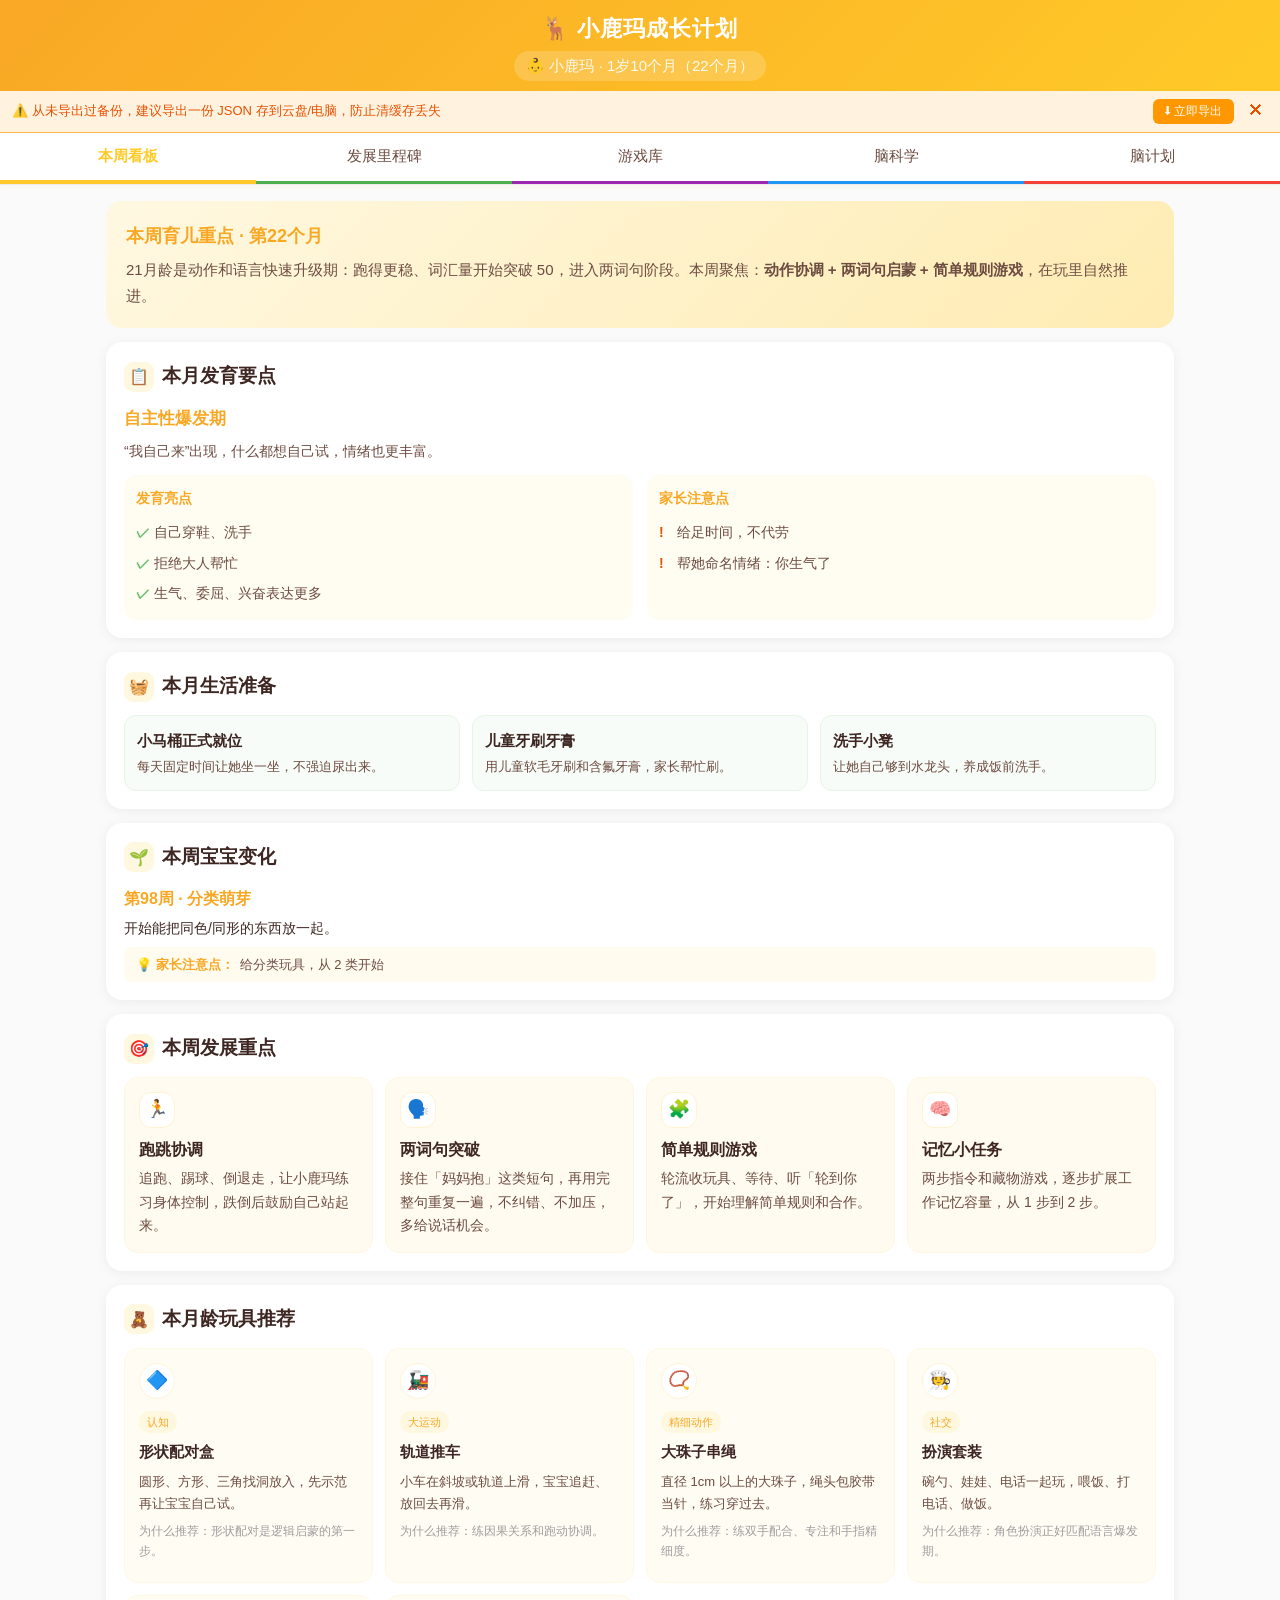
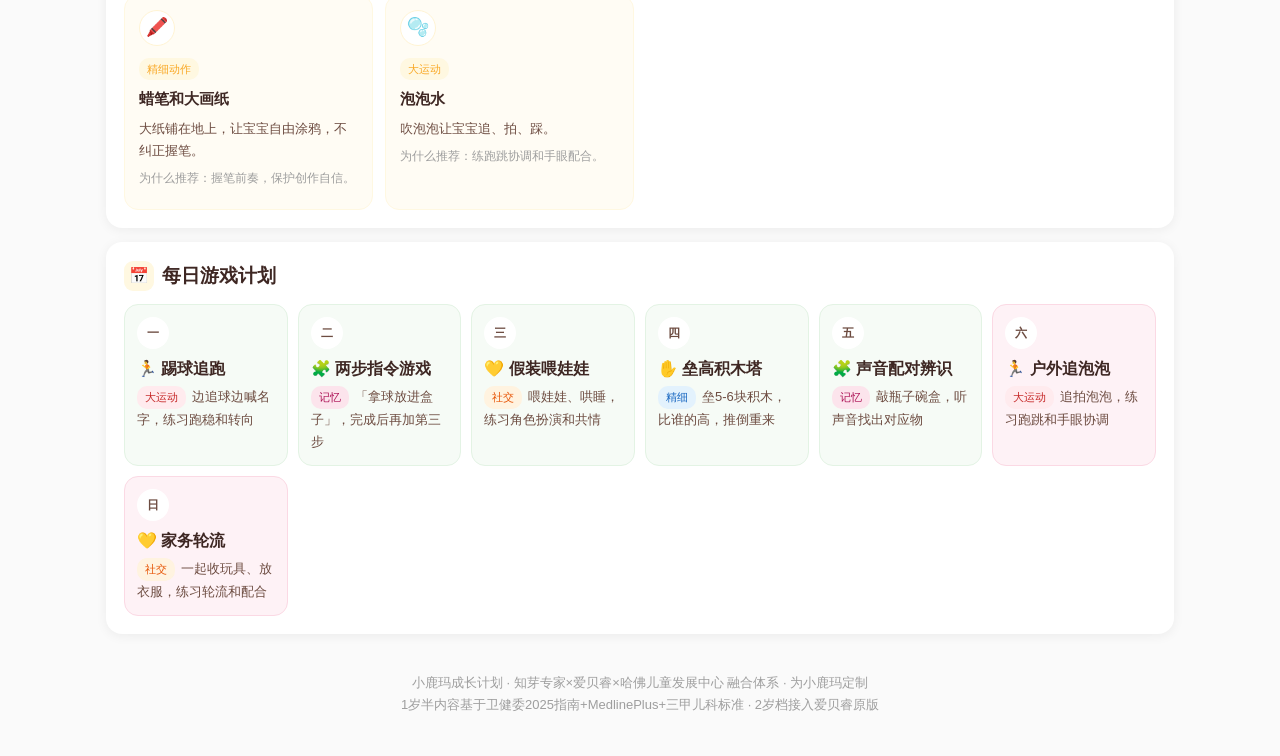
==== 育儿系统看板.html @ 17712909 "新增本月生活准备：按月龄列出如厕/自理/安全等生活物品" ====
<!DOCTYPE html>
<html lang="zh-CN">
<head>
<meta charset="UTF-8">
<meta name="viewport" content="width=device-width, initial-scale=1.0">
<title>小鹿玛成长计划 · 育儿系统看板</title>
<script src="assets/chart.umd.min.js"></script>
<style>
:root{
  --bg:#FAFAFA; --card:#FFFFFF; --primary:#FFCA28; --primary-dark:#F9A825;
  --green:#66BB6A; --blue:#42A5F5; --purple:#AB47BC; --yellow:#FFCA28; --pink:#EC407A;
  --text:#3E2723; --text-mid:#6D4C41; --text-light:#9E9E9E; --border:#ECECEC;
  --radius:16px; --shadow:0 2px 12px rgba(0,0,0,0.06);
}
*{margin:0;padding:0;box-sizing:border-box}
body{font-family:-apple-system,BlinkMacSystemFont,"PingFang SC","Microsoft YaHei",sans-serif;background:var(--bg);color:var(--text);line-height:1.7;font-size:17px}
.header{background:linear-gradient(135deg,var(--primary-dark) 0%,var(--primary) 100%);color:#fff;padding:10px 20px;text-align:center}
.header h1{font-size:22px;margin-bottom:4px;letter-spacing:1px}
.header .baby-info{font-size:15px;opacity:.92;display:flex;justify-content:center;gap:16px;flex-wrap:wrap}
.header .baby-info span{background:rgba(255,255,255,.2);padding:2px 12px;border-radius:20px}
.nav{background:var(--card);display:flex;overflow-x:auto;border-bottom:1px solid var(--border);position:sticky;top:0;z-index:100;box-shadow:0 1px 8px rgba(255,193,7,0.08)}
.backup-bar{display:flex;align-items:center;gap:10px;padding:8px 12px;background:#FFF3E0;border-bottom:1px solid #FFB74D;font-size:13px;color:#E65100}
.backup-bar .backup-msg{flex:1;line-height:1.4}
.backup-bar .backup-btn{padding:4px 12px;background:#FF9800;color:#fff;border:none;border-radius:6px;font-size:12px;cursor:pointer;flex-shrink:0}
.backup-bar .backup-btn:hover{background:#E65100}
.backup-bar .backup-x{background:none;border:none;font-size:16px;color:#E65100;cursor:pointer;padding:0 4px;flex-shrink:0;line-height:1}
.nav button{flex:1;min-width:78px;padding:14px 6px;border:none;background:none;font-size:15px;color:var(--text-mid);cursor:pointer;border-bottom:3px solid var(--mc,transparent);white-space:nowrap;transition:all .2s}
.nav button.active{color:var(--mc);border-bottom-color:var(--mc);border-bottom-width:4px;font-weight:600}
.nav button:hover{background:color-mix(in srgb,var(--primary) 12%,#fff)}
.container{max-width:1100px;margin:0 auto;padding:16px}
.page{display:none;animation:fade .3s}
.page.active{display:block}
@keyframes fade{from{opacity:0;transform:translateY(8px)}to{opacity:1;transform:none}}
.card{background:var(--card);border-radius:var(--radius);padding:18px;margin-bottom:14px;box-shadow:var(--shadow)}
.card-title{font-size:19px;font-weight:600;margin-bottom:12px;display:flex;align-items:center;gap:8px}
.card-title .icon{width:30px;height:30px;border-radius:9px;background:color-mix(in srgb,var(--primary) 14%,#fff);display:inline-flex;align-items:center;justify-content:center;font-size:16px;flex-shrink:0}
.tag{display:inline-block;font-size:11px;padding:2px 8px;border-radius:10px;font-weight:500;margin-right:6px}
.t-motor{background:#FFEBEE;color:#C62828}
.t-fine{background:#E3F2FD;color:#1565C0}
.t-lang{background:#F3E5F5;color:#7B1FA2}
.t-cog{background:#E8F5E9;color:#2E7D32}
.t-soc{background:#FFF3E0;color:#E65100}
.t-mem{background:#FCE4EC;color:#AD1457}
.welcome{background:linear-gradient(135deg,#FFF8E1,#FFECB3);border-radius:var(--radius);padding:20px;margin-bottom:14px}
.wk-note-box{padding:0}
.wk-note-t{font-size:16px;font-weight:600;color:var(--primary-dark);margin-bottom:4px}
.wk-note-d{font-size:14px;color:var(--text);line-height:1.6;margin-bottom:8px}
.wk-note-tip{display:flex;align-items:flex-start;gap:6px;padding:8px 12px;background:color-mix(in srgb,var(--primary) 8%,#fff);border-radius:8px;font-size:13px;color:var(--text-mid);line-height:1.5}
.wk-note-tip b{color:var(--primary-dark);white-space:nowrap}
.welcome h2{font-size:18px;color:var(--primary-dark);margin-bottom:6px}
.welcome p{font-size:15px;color:var(--text-mid)}
.md-title{font-size:17px;font-weight:600;color:var(--primary-dark);margin-bottom:6px}
.md-desc{font-size:14px;color:var(--text-mid);margin-bottom:12px;line-height:1.7}
.md-cols{display:grid;grid-template-columns:1fr 1fr;gap:14px}
@media(max-width:700px){.md-cols{grid-template-columns:1fr}}
.md-col{background:color-mix(in srgb,var(--primary) 6%,#fff);border-radius:12px;padding:12px}
.md-h{font-size:14px;font-weight:600;color:var(--primary-dark);margin-bottom:6px}
.md-col ul{list-style:none;font-size:14px;color:var(--text-mid)}
.md-col li{padding:4px 0 4px 18px;position:relative;line-height:1.6}
.md-col li:before{content:"✓";position:absolute;left:0;color:var(--green);font-weight:700}
.md-col.md-attention li:before{content:"!";color:#E65100}
.life-grid{display:grid;grid-template-columns:repeat(auto-fit,minmax(220px,1fr));gap:12px}
.life-item{background:color-mix(in srgb,var(--green) 5%,#fff);border:1px solid color-mix(in srgb,var(--green) 16%,#fff);border-radius:12px;padding:12px}
.life-item .life-name{font-size:15px;font-weight:600;color:var(--text);margin-bottom:4px}
.life-item .life-desc{font-size:13px;color:var(--text-mid);line-height:1.6}
.focus-grid{display:grid;grid-template-columns:repeat(auto-fit,minmax(220px,1fr));gap:12px}
.focus-item{background:color-mix(in srgb,var(--primary) 7%,#fff);border:1px solid color-mix(in srgb,var(--primary) 16%,#fff);border-radius:14px;padding:14px}
.focus-item .focus-icon{width:36px;height:36px;border-radius:12px;background:#fff;border:1px solid color-mix(in srgb,var(--primary) 22%,#fff);display:flex;align-items:center;justify-content:center;font-size:18px;margin-bottom:8px}
.focus-item h4{font-size:16px;margin-bottom:4px}
.focus-item p{font-size:14px;color:var(--text-mid)}
.toy-grid{display:grid;grid-template-columns:repeat(auto-fit,minmax(220px,1fr));gap:12px}
.toy-item{background:color-mix(in srgb,var(--primary) 5%,#fff);border:1px solid color-mix(in srgb,var(--primary) 14%,#fff);border-radius:14px;padding:14px}
.toy-item .toy-icon{width:36px;height:36px;border-radius:50%;background:#fff;border:1px solid color-mix(in srgb,var(--primary) 20%,#fff);display:flex;align-items:center;justify-content:center;font-size:18px;margin-bottom:8px}
.toy-item h4{font-size:15px;margin-bottom:6px}
.toy-tag{display:inline-block;font-size:11px;padding:2px 8px;border-radius:10px;background:color-mix(in srgb,var(--primary) 14%,#fff);color:var(--primary-dark);margin-bottom:6px}
.toy-item p{font-size:13px;color:var(--text-mid);margin-bottom:6px}
.toy-item .toy-why{font-size:12px;color:var(--text-light)}
.week-grid{display:grid;grid-template-columns:repeat(auto-fit,minmax(140px,1fr));gap:10px}
.day-card{background:color-mix(in srgb,var(--green) 6%,#fff);border:1px solid color-mix(in srgb,var(--green) 18%,#fff);border-radius:14px;padding:12px;min-height:120px}
.day-card.weekend{background:color-mix(in srgb,var(--pink) 7%,#fff);border-color:color-mix(in srgb,var(--pink) 20%,#fff)}
.day-card .day{width:32px;height:32px;border-radius:50%;background:#fff;color:var(--text-mid);font-size:12px;font-weight:700;display:flex;align-items:center;justify-content:center;margin-bottom:6px}
.day-card .gname{font-size:16px;font-weight:600;margin:4px 0}
.day-card .gdesc{font-size:13px;color:var(--text-mid)}
.assess-mini{background:color-mix(in srgb,var(--primary) 12%,#fff);border-radius:12px;padding:14px;margin-top:14px}
.assess-mini h4{font-size:16px;color:#F57F17;margin-bottom:8px}
.assess-mini ul{list-style:none;font-size:15px}
.assess-mini li{padding:4px 0;padding-left:18px;position:relative}
.assess-mini li:before{content:"✓";position:absolute;left:0;color:var(--green);font-weight:bold}
.milestone-tabs{display:flex;gap:8px;margin-bottom:16px;flex-wrap:wrap}
.milestone-tabs button{padding:10px 18px;border:2px solid var(--border);background:var(--card);border-radius:20px;font-size:15px;cursor:pointer;transition:all .2s}
.milestone-tabs button.active{background:var(--primary);color:#fff;border-color:var(--primary)}
.age-row{display:flex;align-items:flex-start;gap:12px;padding:12px 0;border-bottom:1px dashed var(--border)}
.age-row:last-child{border:none}
.age-label{min-width:70px;font-size:15px;font-weight:600;color:var(--primary-dark);background:color-mix(in srgb,var(--primary) 14%,#fff);padding:4px 10px;border-radius:8px;text-align:center;flex-shrink:0}
.age-items{flex:1;font-size:15px}
.age-items .item{padding:3px 0;color:var(--text-mid)}
.game-filter{display:flex;gap:6px;margin-bottom:10px;flex-wrap:wrap;align-items:center}
.game-filter button{padding:4px 11px;border:1px solid var(--border);background:var(--card);border-radius:10px;font-size:12px;cursor:pointer;line-height:1.4;transition:all .2s}
.game-filter button:hover{border-color:var(--primary);color:var(--primary-dark)}
.game-filter button.active{background:var(--primary);color:#fff;border-color:var(--primary);font-weight:500}
.game-filter .flbl{font-size:12px;color:var(--text-light);margin-right:4px;align-self:center}
.game-grid{display:grid;grid-template-columns:repeat(auto-fit,minmax(280px,1fr));gap:14px}
.game-card{background:var(--card);border-radius:var(--radius);overflow:hidden;box-shadow:var(--shadow);border:1px solid var(--border)}
.game-card .gc-head{padding:14px;border-bottom:1px solid var(--border)}
.game-card .gc-head h4{font-size:17px;margin-bottom:6px}
.game-card .gc-body{padding:12px 14px;font-size:16px}
.game-card .gc-row{padding:4px 0;display:flex;gap:6px}
.game-card .gc-label{color:var(--text-light);min-width:46px;flex-shrink:0;font-size:14px}
.game-card .gc-val{color:var(--text-mid);flex:1}
.game-card .gc-steps{margin:6px 0 4px;padding:8px 10px;background:#FAFAFA;border-radius:8px}
.game-card .gc-steps-title{font-size:13px;font-weight:600;color:var(--primary-dark);margin-bottom:4px}
.game-card .gc-step{padding:3px 0;font-size:14px;color:var(--text-mid);line-height:1.6}
.game-card .gc-principle{background:#F3E5F5;border-radius:8px;padding:8px 10px;margin-top:8px;font-size:13px;color:#6A1B9A}
.theory-grid{display:grid;grid-template-columns:1fr;gap:14px}
.theory-card{background:var(--card);border:1px solid var(--border);border-radius:14px;overflow:hidden;box-shadow:var(--shadow)}
.theory-card h4{font-size:17px;margin:0 0 12px;padding:12px 16px;color:var(--primary-dark);background:color-mix(in srgb,var(--blue) 10%,#fff);border-bottom:1px solid var(--border);display:flex;align-items:center;gap:6px;flex-wrap:wrap}
.theory-card.mem-card h4{background:color-mix(in srgb,var(--purple) 10%,#fff)}
.theory-card .t-section{margin:0 16px 10px}
.theory-card .t-label{font-size:14px;font-weight:600;color:var(--primary);margin-bottom:3px}
.theory-card .t-text{font-size:15px;color:var(--text-mid)}
.theory-card .t-metaphor{background:color-mix(in srgb,var(--primary) 14%,#fff);border-radius:8px;padding:8px 12px;font-size:15px;color:var(--primary-dark);font-style:italic}
.theory-card .t-scene{background:#E3F2FD;border-radius:8px;padding:8px 12px;font-size:15px;color:#1565C0}
.theory-card .t-action{background:#E8F5E9;border-radius:8px;padding:8px 12px;font-size:15px;color:#2E7D32}
.assess-layout{display:grid;grid-template-columns:1fr 1fr;gap:16px}
@media(max-width:700px){.assess-layout{grid-template-columns:1fr}}
.chart-box{background:var(--card);border-radius:var(--radius);padding:16px;box-shadow:var(--shadow)}
.chart-box h4{font-size:17px;margin-bottom:12px;text-align:center}
.qa-block{background:var(--card);border-radius:12px;padding:16px;margin-bottom:12px;box-shadow:var(--shadow);border:1px solid var(--border)}
.qa-block .qa-title{font-size:16px;font-weight:600;margin-bottom:6px;color:var(--primary-dark)}
.qa-block .qa-scene{font-size:14px;color:var(--text-mid);background:color-mix(in srgb,var(--primary) 12%,#fff);border-radius:8px;padding:8px 10px;margin-bottom:8px}
.qa-opts{display:flex;flex-direction:column;gap:6px}
.qa-opt{display:flex;align-items:center;gap:8px;padding:8px 12px;border:1px solid var(--border);border-radius:8px;cursor:pointer;font-size:15px;transition:all .2s}
.qa-opt:hover{background:color-mix(in srgb,var(--primary) 12%,#fff)}
.qa-opt.selected{background:color-mix(in srgb,var(--primary) 16%,#fff);border-color:var(--primary);font-weight:500}
.qa-opt input{accent-color:var(--primary)}
.score-table{width:100%;font-size:15px;border-collapse:collapse}
.score-table th{background:color-mix(in srgb,var(--primary) 16%,#fff);padding:8px;text-align:left;font-size:14px;color:var(--primary-dark)}
.score-table td{padding:8px;border-bottom:1px solid var(--border)}
.score-table .bar{height:8px;border-radius:4px;background:var(--primary);display:inline-block;vertical-align:middle}
.history-note{background:#E3F2FD;border-radius:8px;padding:10px;font-size:14px;color:#1565C0;margin-top:12px}
.btn{background:var(--primary);color:#fff;border:none;padding:10px 24px;border-radius:10px;font-size:16px;cursor:pointer;font-weight:500}
.btn:hover{background:var(--primary-dark)}
.source-badge{display:inline-block;font-size:10px;padding:1px 6px;border-radius:4px;margin-left:4px;vertical-align:middle}
.src-harvard{background:#E3F2FD;color:#1565C0}
.src-gov{background:#E8F5E9;color:#2E7D32}
.src-zhiya{background:#FFF3E0;color:#E65100}
.src-aibeirui{background:#FCE4EC;color:#AD1457}
.src-expert{background:#F3E5F5;color:#7B1FA2}
  .src-anxiao{background:#FCE4EC;color:#AD1457}
  .src-net{background:#E8F5E9;color:#2E7D32}
.section-h{font-size:17px;margin:8px 0 12px;color:var(--primary-dark)}
.footer{text-align:center;padding:24px 16px;font-size:13px;color:var(--text-light)}

/* 每周一测 / 每月成长档案 */
.wk-status{font-size:14px;color:var(--text-mid);margin-bottom:12px;line-height:1.7}
.wk-status b{color:var(--primary-dark);font-size:15px}
.wk-result{background:color-mix(in srgb,var(--primary) 6%,#fff);border:1px solid color-mix(in srgb,var(--primary) 18%,transparent);border-radius:12px;padding:14px;margin-bottom:14px}
.wk-result-title{font-size:14px;color:var(--text-mid);margin-bottom:10px;font-weight:500;display:flex;align-items:center;gap:6px}
.wk-result-avg{margin-left:auto;font-size:14px;color:var(--primary-dark);font-weight:600}
.wk-bar{display:flex;align-items:center;gap:10px;margin:8px 0}
.wk-bar-name{width:88px;font-size:14px;font-weight:500;flex-shrink:0}
.wk-bar-track{flex:1;height:10px;background:#EEEEEE;border-radius:5px;overflow:hidden}
.wk-bar-fill{height:100%;background:linear-gradient(90deg,var(--primary),var(--primary-dark));border-radius:5px;transition:width .4s}
.wk-bar-val{width:42px;text-align:right;font-size:13px;color:var(--primary-dark);font-weight:600;flex-shrink:0}
.wk-note{width:100%;box-sizing:border-box;min-height:64px;margin-top:10px;padding:10px;border:1px solid var(--border);border-radius:10px;font-size:14px;font-family:inherit;resize:vertical}

/* 每周观察（爱贝睿式日常行为观察清单） */
.obs-status{font-size:14px;color:var(--text-mid);margin-bottom:10px;line-height:1.7}
.obs-status b{color:#E65100;font-size:15px}
.obs-progress{height:8px;background:#F0F0F0;border-radius:4px;overflow:hidden;margin-bottom:14px}
.obs-progress-fill{height:100%;background:linear-gradient(90deg,#FF9800,#E65100);border-radius:4px;transition:width .4s}
.obs-item{background:transparent;border:none;border-top:1px dashed var(--border);border-radius:0;padding:10px 0 12px;margin:0;transition:all .2s}
.obs-item:first-child{border-top:none;padding-top:4px}
.obs-item:last-child{padding-bottom:4px}
.obs-item.done{background:color-mix(in srgb,#FF9800 5%,transparent);border-radius:8px;padding:10px 12px 12px;margin:0 -8px}
.obs-dim{font-size:12px;font-weight:600;display:inline-block;padding:2px 10px;border-radius:10px;margin-bottom:6px}
.obs-text{font-size:15px;font-weight:500;line-height:1.5;margin-bottom:8px;color:var(--text)}
.obs-btns{display:flex;gap:6px}
.obs-btn{flex:1;padding:10px 6px;border:1px solid var(--border);border-radius:8px;background:#FAFAFA;cursor:pointer;font-size:13px;text-align:center;transition:all .2s;line-height:1.4}
.obs-btn:hover{background:color-mix(in srgb,#FF9800 8%,#fff)}
.obs-btn.active{background:color-mix(in srgb,#FF9800 16%,#fff);border-color:#FF9800;color:#E65100;font-weight:600}

/* 五大脑概览 + 弱项推荐 */
.obs-sum-title{font-size:14px;font-weight:600;color:var(--text-mid);margin:12px 0 8px}
.obs-sum-bar{display:flex;align-items:center;gap:8px;margin:5px 0}
.obs-sum-name{width:70px;font-size:12px;font-weight:500;flex-shrink:0}
.obs-sum-track{flex:1;height:8px;background:#F0F0F0;border-radius:4px;overflow:hidden}
.obs-sum-fill{height:100%;border-radius:4px;transition:width .4s}
.obs-sum-val{width:28px;font-size:12px;color:var(--text-mid);text-align:right;flex-shrink:0}
.obs-sum-bar.obs-sum-weak .obs-sum-name{color:#E65100;font-weight:600}
.obs-sum-bar.obs-sum-weak .obs-sum-val{color:#E65100;font-weight:700}
.obs-sum-rec{display:flex;align-items:center;gap:10px;margin-top:10px;padding:8px 12px;background:color-mix(in srgb,#FF9800 8%,#fff);border-radius:8px;font-size:13px;color:var(--text);flex-wrap:wrap}
.obs-sum-rec b{color:#E65100}
.obs-rec-btn{margin-left:auto;padding:5px 12px;background:#FF9800;color:#fff;border:none;border-radius:6px;font-size:12px;cursor:pointer;flex-shrink:0}
.obs-rec-btn:hover{background:#E65100}
.obs-sum-bar.obs-sum-none .obs-sum-track{background:#F5F5F5}
.obs-sum-bar.obs-sum-none .obs-sum-val{color:#9E9E9E;font-weight:400}
.gc-safety{margin-top:8px;padding:6px 10px;border-radius:8px;background:#FFF3E0;color:#E65100;font-size:12px;line-height:1.5}

/* 脑计划内部子 tab */
.brain-subtabs{display:flex;gap:8px;margin-bottom:14px;border-bottom:2px solid var(--border);padding-bottom:0}
.brain-subtabs button{padding:8px 16px;border:none;background:none;font-size:15px;color:var(--text-mid);cursor:pointer;border-bottom:3px solid transparent;margin-bottom:-2px;transition:all .2s;font-weight:500}
.brain-subtabs button:hover{color:var(--primary-dark)}
.brain-subtabs button.active{color:var(--primary-dark);border-bottom-color:var(--primary-dark)}
.brain-sub{display:none;animation:fade .3s}
.brain-sub.active{display:block}
.wk-input{padding:6px 8px;border:1px solid var(--border);border-radius:8px;font-size:14px;font-family:inherit}
.mini-btn{padding:4px 10px;border:1px solid var(--border);background:#fff;border-radius:8px;font-size:13px;cursor:pointer;color:var(--text-mid)}
.mini-btn:hover{background:color-mix(in srgb,var(--primary) 12%,#fff)}
.wk-hist{margin-top:8px;border-top:1px dashed var(--border);padding-top:10px}
.wk-hist .hrow{display:flex;justify-content:space-between;align-items:center;font-size:13px;padding:6px 8px;border-radius:8px;cursor:pointer;color:var(--text-mid)}
.wk-hist .hrow:hover{background:color-mix(in srgb,var(--primary) 10%,#fff)}
.wk-hist .hrow b{color:var(--primary-dark)}
.arch-table{width:100%;border-collapse:collapse;font-size:13px;margin:10px 0}
.arch-table th,.arch-table td{border:1px solid var(--border);padding:6px 8px;text-align:center}
.arch-table th{background:color-mix(in srgb,var(--primary) 16%,#fff);color:var(--primary-dark)}
.arch-note{font-size:14px;color:var(--text-mid);background:color-mix(in srgb,var(--primary) 8%,#fff);border-radius:10px;padding:10px 12px;margin-top:8px;white-space:pre-wrap}
.arch-title{font-size:18px;font-weight:600;color:var(--primary-dark);margin:6px 0 2px}
@media print{
  .header,.nav,.footer,.no-print,.brain-subtabs{display:none!important}
  #page-brain{display:block!important}
  .brain-sub{display:none!important}
  #bsub-arch{display:block!important}
  #page-home,#page-milestone,#page-games,#page-theory{display:none!important}
  .card{box-shadow:none!important;border:1px solid #ddd}
  body{background:#fff}
}
</style>
</head>
<body>

<div class="header">
  <h1>🦌 小鹿玛成长计划</h1>
  <div class="baby-info">
    <span id="babyAge">👶 小鹿玛</span>
  </div>
</div>

<div id="backupBar" class="backup-bar" style="display:none">
  <span class="backup-msg"></span>
  <button class="backup-btn" onclick="exportData()">⬇ 立即导出</button>
  <button class="backup-x" onclick="this.parentNode.style.display='none'" title="稍后提醒">✕</button>
</div>
<div class="nav">
  <button class="active" style="--mc:#FFCA28" onclick="showPage('home',this)">本周看板</button>
  <button style="--mc:#4CAF50" onclick="showPage('milestone',this)">发展里程碑</button>
  <button style="--mc:#9C27B0" onclick="showPage('games',this)">游戏库</button>
  <button style="--mc:#2196F3" onclick="showPage('theory',this)">脑科学</button>
  <button style="--mc:#F44336" onclick="showPage('brain',this)">脑计划</button>
</div>

<div class="container">

<!-- ===== 首页 ===== -->
<div class="page active" id="page-home">
  <div class="welcome">
    <h2>本周育儿重点 · 第<span id="welcomeMonth">18</span>个月</h2>
    <p id="welcomeSub">小鹿玛正处于<strong>大脑爆发黄金期</strong>——据国家卫健委2025《婴幼儿早期发展服务指南》，18月龄大脑发育完成度接近成人80%，每秒生成700-1000个神经元连接。本周聚焦：<strong>多感官探索 + 模仿学习 + 语言输入</strong>，用生活化陪玩激活大脑神经通路。</p>
  </div>
  <div class="card" id="monthDevCard">
    <div class="card-title"><span class="icon">📋</span>本月发育要点</div>
    <div id="monthDev"></div>
  </div>
  <div class="card" id="monthLifeCard">
    <div class="card-title"><span class="icon">🧺</span>本月生活准备</div>
    <div id="monthLife"></div>
  </div>
  <div class="card" id="weekNoteCard" style="display:none">
    <div class="card-title"><span class="icon">🌱</span>本周宝宝变化</div>
    <div id="weekNote"></div>
  </div>
  <div class="card">
    <div class="card-title"><span class="icon">🎯</span>本周发展重点</div>
    <div class="focus-grid" id="focusGrid">
      <div class="focus-item"><h4>🗣️ 语言爆发铺垫</h4><p>18月是语言中枢黄金节点。用「场景旁白」——小鹿玛做什么你就描述什么，海量输入比教说话更有效。</p></div>
      <div class="focus-item"><h4>🪞 模仿学习激活</h4><p>镜像神经元活跃期，模仿是此阶段最强学习通道。示范扫地、打电话、喂娃娃，让她跟着做。</p></div>
      <div class="focus-item"><h4>🖐️ 多感官探索</h4><p>提供不同材质物品（毛巾/积木/勺子），让小鹿玛摸、捏、敲，触觉+视觉+听觉同步编码大脑。</p></div>
      <div class="focus-item"><h4>🧩 客体永久性巩固</h4><p>玩「藏玩具」游戏，让小鹿玛理解「看不见≠消失」，这是认知发展的核心里程碑。</p></div>
    </div>
  </div>
  <div class="card">
    <div class="card-title"><span class="icon">🧸</span>本月龄玩具推荐</div>
    <div class="toy-grid" id="toyGrid"></div>
  </div>
  <div class="card">
    <div class="card-title"><span class="icon">📅</span>每日游戏计划</div>
    <div class="week-grid" id="weekGames"></div>
  </div>
</div>

<!-- ===== 脑计划（每周观察 + 月度档案）===== -->
<div class="page" id="page-brain">
  <div class="brain-subtabs">
    <button class="active" id="subt-obs" onclick="showBrainSub('obs',this)">🔍 每周观察</button>
    <button id="subt-arch" onclick="showBrainSub('arch',this)">🗂️ 月度档案</button>
    <button id="subt-dx" onclick="showBrainSub('dx',this)">🧭 深度诊断</button>
  </div>

  <!-- 子页：每周观察 -->
  <div class="brain-sub active" id="bsub-obs">
    <div class="card">
      <div class="card-title"><span class="icon">🔍</span>本周行为观察</div>
      <div class="obs-status" id="obsStatus"></div>
      <div class="obs-progress"><div class="obs-progress-fill" id="obsProgress" style="width:0%"></div></div>
      <div id="obsSummary"></div>
      <div id="obsList"></div>
      <div style="margin-top:14px;text-align:center;color:var(--text-light);font-size:13px;line-height:1.6">💡 提示：日常陪娃时观察到任何一项，点对应按钮即可。<br>不需要一次填完，下次进入自动保留。一周观察完，月底可在「月度档案」自动汇总。</div>
      <textarea class="wk-note" id="obsNote" placeholder="本周补充观察：比如「会说新词狗狗」「搭5块积木」「自己扶栏上楼」…" style="margin-top:14px"></textarea>
    </div>
    <div class="card">
      <div class="card-title"><span class="icon">📚</span>观察历史</div>
      <div id="obsHistory"></div>
    </div>
  </div>

  <!-- 子页：月度档案 -->
  <div class="brain-sub" id="bsub-arch">
    <div class="card">
      <div class="card-title"><span class="icon">🧠</span>脑计划·月评</div>
      <p style="font-size:15px;color:var(--text-mid);margin-bottom:14px;line-height:1.8">月评 = <strong>每周观察数据自动汇总</strong>。日常陪娃时在「每周观察」勾选行为项，月末/月初点这里选月份，自动生成五大脑发育雷达图 + 成长档案，无需重新测评。</p>
      <div style="background:color-mix(in srgb,#F44336 8%,#fff);border-radius:10px;padding:10px 14px;font-size:13px;color:var(--text-mid);line-height:1.7">📖 测评逻辑：每周推送 10 条简单行为观察题（5 大脑各 2 条），家长日常陪娃时随手勾选<br>· <b>月评</b> = 当月所有周观察自动汇总（五大脑雷达图）<br>· <b>深度诊断</b>（认知/语言 8 项场景题）按需做，结果会写入当月档案</div>
    </div>
    <div class="card" id="archiveCard">
      <div class="card-title"><span class="icon">🗂️</span>每月成长档案 <span class="no-print" style="float:right;font-size:13px;font-weight:400"><button class="mini-btn" onclick="exportData()">⬇ 导出全部</button> <button class="mini-btn" onclick="document.getElementById('importFile').click()">⬆ 导入</button><input type="file" id="importFile" accept="application/json" style="display:none" onchange="importData(this)"></span></div>
      <p style="font-size:14px;color:var(--text-mid);margin-bottom:12px">每月自动汇总「每周观察」记录，生成可打印的成长档案。选好月份后点生成（建议月底或次月初操作）。</p>
      <div class="no-print" style="display:flex;gap:10px;align-items:center;flex-wrap:wrap;margin-bottom:14px">
        <label>月份：<input type="month" id="archiveMonth" class="wk-input"></label>
        <button class="btn" onclick="genArchive()">🗂️ 生成成长档案</button>
        <button class="btn" onclick="genArchive();setTimeout(function(){window.print()},150)">🖨️ 打印 / 导出PDF</button>
      </div>
      <div id="archiveArea"></div>
    </div>
    <div class="card">
      <div class="card-title"><span class="icon">📈</span>月度趋势对比</div>
      <p style="font-size:14px;color:var(--text-mid);margin-bottom:12px">至少两个月有记录后，自动生成多月雷达叠加和五大脑月度走势。</p>
      <div id="trendArea"></div>
    </div>
  </div>

  <!-- 子页：深度诊断 -->
  <div class="brain-sub" id="bsub-dx">
    <div class="card">
      <div class="card-title"><span class="icon">🧭</span>深度诊断（认知 / 语言 8 项）</div>
      <p style="font-size:15px;color:var(--text-mid);margin-bottom:14px;line-height:1.8">按需开启，不属于每月必做。用真实场景观察小鹿玛，选「经常 / 偶尔 / 还没」，结果会写入当月成长档案。</p>
      <div class="obs-status" id="dxStatus"></div>
      <div class="obs-progress"><div class="obs-progress-fill" id="dxProgress" style="width:0%"></div></div>
      <div id="dxResult"></div>
      <div id="dxList"></div>
    </div>
    <div class="card">
      <div class="card-title"><span class="icon">📚</span>诊断历史</div>
      <div id="dxHistory"></div>
    </div>
  </div>
</div>

<!-- ===== 发展里程碑 ===== -->
<div class="page" id="page-milestone">
  <div class="card">
    <div class="card-title"><span class="icon">📈</span>五大能区发展里程碑</div>
    <p style="font-size:15px;color:var(--text-mid);margin-bottom:16px">基于知芽五大能区框架，18月数据参考卫健委指南、MedlinePlus及三甲医院儿科标准。2岁档为爱贝睿测评体系接入点。</p>
    <div class="milestone-tabs" id="milestoneTabs">
      <button class="active" onclick="showMilestone('motor',this)">🏃 大运动</button>
      <button onclick="showMilestone('fine',this)">✋ 精细动作</button>
      <button onclick="showMilestone('lang',this)">🗣️ 语言</button>
      <button onclick="showMilestone('cog',this)">🧠 认知</button>
      <button onclick="showMilestone('soc',this)">💛 社会情绪</button>
    </div>
    <div id="milestoneContent"></div>
  </div>
</div>

<!-- ===== 游戏库 ===== -->
<div class="page" id="page-games">
  <div class="card">
    <div class="card-title"><span class="icon">🎮</span>游戏活动库</div>
    <p style="font-size:15px;color:var(--text-mid);margin-bottom:16px">1岁半游戏基于哈佛儿童发展中心、卫健委指南及国内权威早教资料，每款标注脑科学原理。2岁档为爱贝睿原版测评游戏，到龄再做。</p>
    <div class="game-filter"><span class="flbl">维度</span>
      <button class="active" onclick="setF(this,'cat','all')">全部</button>
      <button onclick="setF(this,'cat','motor')">大运动</button>
      <button onclick="setF(this,'cat','fine')">精细动作</button>
      <button onclick="setF(this,'cat','lang')">语言</button>
      <button onclick="setF(this,'cat','cog')">认知</button>
      <button onclick="setF(this,'cat','soc')">社会情绪</button>
      <button onclick="setF(this,'cat','mem')">记忆/感官</button>
    </div>
    <div class="game-filter"><span class="flbl">来源</span>
      <button class="active" onclick="setF(this,'src','all')">全部</button>
      <button onclick="setF(this,'src','core')">看板核心</button>
      <button onclick="setF(this,'src','安潇·ima')">安潇·ima</button>
      <button onclick="setF(this,'src','网络·权威')">网络·权威</button>
    </div>
    <div class="game-filter"><span class="flbl">年龄</span>
      <button class="active" onclick="setF(this,'age','all')">全部</button>
      <button onclick="setF(this,'age','18月+')">18月+</button>
      <button onclick="setF(this,'age','2岁+')">2岁+</button>
      <button onclick="setF(this,'age','3岁+')">3岁+</button>
      <button onclick="setF(this,'age','4岁+')">4岁+</button>
    </div>
    <div class="game-grid" id="gameGrid"></div>
  </div>
</div>

<!-- ===== 脑科学 ===== -->
<div class="page" id="page-theory">
  <div class="card">
    <div class="card-title"><span class="icon">🧬</span>脑科学与早教理论库</div>
    <p style="font-size:15px;color:var(--text-mid);margin-bottom:16px">第一部分：1岁半脑发育窗口期（基于卫健委指南、哈佛研究中心）。第二部分：爱贝睿记忆学习系列（2岁+通用理论）。</p>
    <h3 class="section-h">一、1岁半脑发育窗口期</h3>
    <div class="theory-grid" id="theoryBrain"></div>
    <h3 class="section-h" style="margin-top:20px">二、记忆学习系列（爱贝睿 · 2岁+通用）</h3>
    <div class="theory-grid" id="theoryMem"></div>
  </div>
</div>

<!-- ===== 脑计划·月评（旧独立页，已合并到上方 #page-brain）===== -->
<div class="footer">小鹿玛成长计划 · 知芽专家×爱贝睿×哈佛儿童发展中心 融合体系 · 为小鹿玛定制<br>1岁半内容基于卫健委2025指南+MedlinePlus+三甲儿科标准 · 2岁档接入爱贝睿原版</div>

<script>
var WEEK_NOTES={
  80:{t:'词汇积累期',d:'这周可能新增 2-3 个有意义的词，注意听她说的每个新词并复述强化。',tip:'把她指的东西说出名字，强化词汇输入'},
  81:{t:'指物更频繁',d:'用食指指物是语言前奏，她会指认更多东西要求你命名。',tip:'她指什么就说什么名字，不催她模仿'},
  82:{t:'跑得更稳',d:'从僵硬小跑过渡到较稳的跑，跌倒次数减少。',tip:'跌倒不慌张，鼓励自己站起来'},
  83:{t:'垒积木 3→4 块',d:'手眼协调进步，垒积木从 3 块尝试到 4 块。',tip:'推倒重来是正常，不阻止'},
  84:{t:'语言爆发前奏',d:'19 月中，大脑语言中枢加速，词汇量即将从 20 涨到 50。',tip:'这周是海量语言输入的关键期'},
  85:{t:'模仿动作增加',d:'开始模仿你扫地、打电话、擦嘴等日常动作。',tip:'示范家务动作，让她跟着做'},
  86:{t:'「我的」萌芽',d:'物权意识萌芽，开始说"我的"或护玩具。',tip:'护玩具不强迫分享，尊重物权'},
  87:{t:'情绪表达多样化',d:'从单一哭笑，到能表达生气、委屈、兴奋。',tip:'帮她命名情绪：你生气了/你好开心'},
  88:{t:'认知跃迁',d:'20 月初，开始理解简单因果关系（按了会响）。',tip:'给按键玩具，让她探索因果'},
  89:{t:'因果理解深化',d:'会主动重复按按键制造声音，建立"我按→它响"。',tip:'不代劳，让她自己探索'},
  90:{t:'关注其他孩子',d:'开始留意其他小朋友，从各玩各到偶有目光交流。',tip:'约同龄玩伴，创造观察机会'},
  91:{t:'尝试用勺子',d:'从用手抓饭到尝试拿勺子（会洒漏）。',tip:'不嫌脏乱，允许她自己吃'},
  92:{t:'两词句前奏',d:'20 月中，词汇 50+，即将组合成"妈妈抱"两词句。',tip:'接住她的短句，用完整句重复'},
  93:{t:'扶栏上楼梯',d:'开始扶栏杆上楼梯（两步一阶），下肢力量进步。',tip:'楼梯口装好安全门，护着练'},
  94:{t:'客体永久性稳固',d:'藏起的东西能主动找并找对位置。',tip:'玩藏物游戏，增加难度'},
  95:{t:'跑跳协调期',d:'21 月初，跑得稳，能踢球、倒退走几步。',tip:'户外追跑踢球，练协调'},
  96:{t:'50 词积累期',d:'词汇量接近 50，理解远大于表达。',tip:'读绘本时多指认，扩展词汇'},
  97:{t:'垒 5-6 块',d:'积木垒高从 4 块进到 5-6 块，手部控制更精细。',tip:'记录最高块数，看进步'},
  98:{t:'分类萌芽',d:'开始能把同色/同形的东西放一起。',tip:'给分类玩具，从 2 类开始'},
  99:{t:'规则理解',d:'21 月中，开始懂"轮流""等一下"等简单规则。',tip:'收玩具时说"轮到你了"'},
  100:{t:'物权意识清晰',d:'明确说"我的""你的"，物权感强烈。',tip:'不强迫分享，先尊重再引导'},
  101:{t:'双脚离地尝试',d:'开始尝试双脚同时离地跳（可能只离地一点）。',tip:'牵双手练跳，垫子保护'},
  102:{t:'自主性爆发',d:'22 月，"我自己来"出现，什么都想自己试。',tip:'允许慢和乱，完成后肯定'},
  103:{t:'两词句出现',d:'从单词到"妈妈抱""宝宝球"两词组合。',tip:'接住短句，用完整句重复不纠错'},
  104:{t:'「我自己来」',d:'22 月中，穿衣、洗手、收玩具都要自己来。',tip:'给时间，不代劳，完成即肯定'},
  105:{t:'综合跃迁',d:'23 月，语言+认知+运动全面进步，准备 2 岁跃迁。',tip:'多陪伴多对话，准备 2 岁测评'},
  106:{t:'颜色命名萌芽',d:'开始尝试说颜色名（常先认红/黄）。',tip:'生活中多指认颜色'},
  107:{t:'涂鸦有意图',d:'从乱戳到有意识地画圈圈、线条。',tip:'大纸铺地，蜡笔自由画'},
  108:{t:'准备 2 岁',d:'23 月中，各项能力接近 2 岁标准。',tip:'观察是否达标，准备 2 岁档案'},
  109:{t:'双脚跳出现',d:'能双脚同时离地跳起，大运动达标。',tip:'在软垫上练跳，鼓励'},
  110:{t:'2 岁双爆发',d:'24 月，语言（三词句）+ 自主意识双爆发。',tip:'抓住语言黄金期，多对话多读绘本'}
};

var MONTH_DEV={
  '18':{t:'语言爆发铺垫期',d:'词汇进入快速增长前夜，理解远多于表达，模仿欲望很强。',points:['听懂一步指令（把球给我）','会指物或用声音表达需求','能说出 10-20 个有意义的词'],attention:['多用场景旁白，少考问“这是什么”','她开口就回应，不强迫模仿'],life:[{name:'学步鞋',desc:'选鞋头宽、鞋底软硬适中的学步鞋，在家光脚更稳。'},{name:'防撞角和安全门',desc:'会走会跑后，把桌角、柜门和楼梯口保护起来。'},{name:'围兜和短柄勺',desc:'鼓励自己吃，围兜接住洒漏，短柄勺更好抓。'}]},
  '19':{t:'跑得更稳、词量悄悄涨',d:'跑动更稳、摔倒减少，词汇每周都在增加，模仿动作变多。',points:['能蹲下捡物再站起','每周都可能冒出新词','开始模仿扫地、打电话'],attention:['跌倒先安抚，鼓励自己站起来','听到新词就复述一遍强化'],life:[{name:'矮凳',desc:'放在鞋柜、洗手盆边，让她自己上下、洗手。'},{name:'小扫帚和抹布',desc:'给她一套迷你清洁工具，跟着模仿做家务。'},{name:'便携吸管杯',desc:'外出和在家都用吸管杯，练习自己喝水。'}]},
  '20':{t:'两词句前奏',d:'词汇量向 50 冲刺，开始理解简单因果关系。',points:['指物更频繁，等你命名','按了会响，主动重复按键','尝试用勺子自己吃'],attention:['指令用短句慢说','让她自己吃，不怕洒漏'],life:[{name:'抽屉锁和柜门扣',desc:'把危险物品锁起来，给她安全探索的空间。'},{name:'小马桶',desc:'先放在卫生间当玩具熟悉，不急着训练。'},{name:'安抚物',desc:'固定一个安抚巾或玩偶，帮助情绪和入睡。'}]},
  '21':{t:'两词句与跑跳协调',d:'跑得稳、能踢球，词汇接近 50 并开始组合短句。',points:['说“妈妈抱”式两词句','扶栏杆上楼梯','开始懂“轮流”“等一下”'],attention:['接住短句扩成完整句','不强迫分享，先尊重物权'],life:[{name:'小马桶或马桶圈',desc:'如厕意识萌芽，先让她坐一坐、看一看。'},{name:'训练裤和隔尿垫',desc:'白天尝试训练裤，床上铺隔尿垫，失败不批评。'},{name:'餐椅加高垫',desc:'调到能自己够到餐桌的高度，减少追喂。'}]},
  '22':{t:'自主性爆发期',d:'“我自己来”出现，什么都想自己试，情绪也更丰富。',points:['自己穿鞋、洗手','拒绝大人帮忙','生气、委屈、兴奋表达更多'],attention:['给足时间，不代劳','帮她命名情绪：你生气了'],life:[{name:'小马桶正式就位',desc:'每天固定时间让她坐一坐，不强迫尿出来。'},{name:'儿童牙刷牙膏',desc:'用儿童软毛牙刷和含氟牙膏，家长帮忙刷。'},{name:'洗手小凳',desc:'让她自己够到水龙头，养成饭前洗手。'}]},
  '23':{t:'2 岁冲刺期',d:'语言、运动、认知全面升级，为 2 岁跃迁做准备。',points:['尝试双脚同时跳起','能完成两步指令','词汇继续快速增长'],attention:['软垫上练跳，多鼓励','指令一次只给两步'],life:[{name:'小内裤',desc:'如厕有意识后，白天尝试穿小内裤。'},{name:'如厕绘本',desc:'读“自己上厕所”主题绘本，建立概念。'},{name:'安全剪刀',desc:'圆头安全剪刀，在大人看护下开始剪。'}]},
  '24':{t:'2 岁双爆发',d:'三词句、颜色命名、自主意识一起爆发。',points:['说出两到三词短句','认识常见颜色','双脚离地跳'],attention:['多对话多读绘本','不拿“别人家孩子”比较'],life:[{name:'如厕训练包',desc:'小马桶、训练裤、湿巾和小奖励准备齐。'},{name:'多备小内裤',desc:'训练期容易尿湿，多准备几条方便换洗。'},{name:'儿童桌椅',desc:'低矮桌椅让她自己坐好、画画和吃饭。'}]},
  '25':{t:'语言小话痨',d:'表达欲变强，常问“这是什么”，能说出自己名字。',points:['说出自己的名字','开始用“我”表达','听懂两步指令'],attention:['认真回应每个问题','不急着纠正发音'],life:[{name:'小背包',desc:'让她背自己的小包，放水杯和手帕。'},{name:'刷牙计时器',desc:'用沙漏或儿歌帮助刷够两分钟。'},{name:'室内鞋',desc:'在家穿防滑室内鞋，外出换运动鞋。'}]},
  '26':{t:'跑跳升级期',d:'跑得更快、会转弯，能扶着上下楼梯。',points:['跑时能避开障碍','单手扶栏下楼梯','双脚跳更稳'],attention:['每天保证户外大运动','家里楼梯口做好防护'],life:[{name:'运动鞋',desc:'跑跳多了，选轻便、鞋头宽的运动鞋。'},{name:'头盔和护具',desc:'开始骑平衡车或三轮车时，头盔护具不能省。'},{name:'防晒帽和水壶',desc:'户外活动增多，防晒和补水准备好。'}]},
  '27':{t:'想象力萌芽',d:'假装游戏更丰富，会喂娃娃、打电话、给玩具起名字。',points:['扮演照顾者角色','给玩具起名字','自己编一点小情节'],attention:['陪她演，不纠正“对不对”','多给安全道具发挥'],life:[{name:'角色扮演道具',desc:'厨房、医生、超市玩具，让假装游戏更丰富。'},{name:'低矮收纳柜',desc:'玩具分层摆放，让她自己拿和收。'},{name:'儿童餐具套装',desc:'叉勺、碗盘选她自己好拿的。'}]},
  '28':{t:'手部精细期',d:'手指更灵活，会拧瓶盖、一页页翻书。',points:['一页页翻绘本','拧开大瓶盖','用勺更稳、洒漏变少'],attention:['多给手部小任务','她想自己做就等一等'],life:[{name:'拼图小桌',desc:'固定一个小桌面，拼图、涂鸦更专注。'},{name:'儿童剪刀',desc:'圆头剪刀继续练，从短直线开始。'},{name:'洗手液泵头',desc:'放在她够得到的地方，练自己按和搓。'}]},
  '29':{t:'情绪小火山',d:'情绪表达强烈，发脾气变多，是前额叶发育的正常表现。',points:['会大喊“不要”','表达生气和委屈','坚持自己的想法'],attention:['先共情再讲道理','不打骂、不冷处理'],life:[{name:'情绪绘本',desc:'准备生气、开心、害怕主题绘本，帮她命名情绪。'},{name:'软垫和沙包',desc:'发脾气时给她安全出口，比如砸软垫或揉沙包。'},{name:'安全门',desc:'继续护好楼梯和危险区域，减少“不可以”。'}]},
  '30':{t:'语言长句子',d:'能说三到四词短句，开始用“因为”“然后”。',points:['说较完整短句','开始问“为什么”','能唱几句短儿歌'],attention:['多聊“今天做了什么”','不嫌她话多，认真听'],life:[{name:'如厕收尾物品',desc:'小内裤多备、湿巾随行，白天逐渐告别训练裤。'},{name:'儿童椅',desc:'固定餐椅，减少追喂，让她自己坐好吃。'},{name:'绘本架',desc:'低矮绘本架，让她自己选书、放回。'}]},
  '31':{t:'社交萌芽期',d:'开始注意其他小朋友，愿意一起玩一会儿。',points:['从各玩各到有互动','会递玩具给别人','能等待短暂轮流'],attention:['创造小型社交机会','仍然不强迫分享'],life:[{name:'外出小背包',desc:'装水杯、湿巾和备用裤，让她参与准备。'},{name:'防晒和驱蚊',desc:'户外社交多，防晒和驱蚊准备好。'},{name:'备用衣裤',desc:'如厕和玩水容易湿，出门多带一套。'}]},
  '32':{t:'平衡进阶期',d:'单脚尝试站立，能跳过低矮障碍。',points:['单脚站 1-2 秒','双脚跳得更远','能倒退走几步'],attention:['运动多鼓励','摔倒先安抚再继续'],life:[{name:'平衡车或三轮车',desc:'选尺寸合适的，配上头盔护膝护肘。'},{name:'运动水壶',desc:'运动前后补充水分，养成喝水习惯。'},{name:'防滑运动鞋',desc:'跑跳多，鞋底防滑更重要。'}]},
  '33':{t:'分类与配对期',d:'会按颜色、形状、大小分类配对。',points:['同色配对','完成 2-3 片拼图','理解大和小'],attention:['从两类开始玩','配对时多说出名称'],life:[{name:'分类收纳箱',desc:'玩具按类收纳，陪她一起“送玩具回家”。'},{name:'进阶拼图',desc:'4-6 片拼图，锻炼观察和耐心。'},{name:'安全剪刀',desc:'继续沿线剪，线条从直线到折线。'}]},
  '34':{t:'自理小能手',d:'想自己穿脱衣服、洗手、收玩具。',points:['会脱简单外套','自己洗手擦手','把玩具放回原位'],attention:['慢一点没关系','完成后明确肯定'],life:[{name:'易穿脱衣物',desc:'选松紧腰、按扣外套，方便她自己穿脱。'},{name:'小挂钩',desc:'在低处挂衣服和书包，让她自己取放。'},{name:'儿童牙刷牙膏',desc:'继续帮忙刷牙，睡前刷牙固定成习惯。'}]},
  '35':{t:'故事表达期',d:'能复述短故事片段，喜欢问“然后呢”。',points:['复述两三个情节','指认更多颜色和形状','会接儿歌下一句'],attention:['每天固定时间读绘本','别让屏幕替代共读'],life:[{name:'入园小书包',desc:'如果准备入园，提前买书包和姓名贴。'},{name:'替换衣物',desc:'书包里放一套备用衣裤和袜子。'},{name:'名字水杯',desc:'贴上名字，让她练习自己管理水杯。'}]},
  '36':{t:'3 岁前冲刺',d:'各项能力接近 3 岁标准，语言、社交、运动都更独立。',points:['说较长句子','能和小朋友互动','完成简单分类任务'],attention:['多户外、多交流','记得安排 3 岁前健康检查'],life:[{name:'入园清单',desc:'书包、室内鞋、备用衣、姓名贴一次备齐。'},{name:'如厕独立',desc:'白天脱掉训练裤，自己上厕所、冲水、洗手。'},{name:'儿童牙刷牙膏',desc:'刷牙成为固定睡前流程，定期看牙医。'}]}
};

var homeBands=[
  {
    min:18,
    desc:'小鹿玛正处于<strong>大脑爆发黄金期</strong>——据国家卫健委2025《婴幼儿早期发展服务指南》，18月龄大脑发育完成度接近成人80%，每秒生成700-1000个神经元连接。本周聚焦：<strong>多感官探索 + 模仿学习 + 语言输入</strong>，用生活化陪玩激活大脑神经通路。',
    focus:[
      {icon:'🗣️',title:'语言爆发铺垫',desc:'18月是语言中枢黄金节点。用「场景旁白」——小鹿玛做什么你就描述什么，海量输入比教说话更有效。'},
      {icon:'🪞',title:'模仿学习激活',desc:'镜像神经元活跃期，模仿是此阶段最强学习通道。示范扫地、打电话、喂娃娃，让她跟着做。'},
      {icon:'🖐️',title:'多感官探索',desc:'提供不同材质物品（毛巾/积木/勺子），让小鹿玛摸、捏、敲，触觉+视觉+听觉同步编码大脑。'},
      {icon:'🧩',title:'客体永久性巩固',desc:'玩「藏玩具」游戏，让小鹿玛理解「看不见≠消失」，这是认知发展的核心里程碑。'}
    ],
    games:[
      {day:'周一',name:'场景旁白聊天',cat:'lang',desc:'小鹿玛做什么你就描述什么，海量语言输入'},
      {day:'周二',name:'杯子藏物记忆',cat:'mem',desc:'三个杯子藏玩具，问在哪里'},
      {day:'周三',name:'假装游戏',cat:'soc',desc:'模仿做饭喂娃娃，激活镜像神经元'},
      {day:'周四',name:'积木塔',cat:'fine',desc:'垒2-4块积木，推倒重来'},
      {day:'周五',name:'材质触摸分辨',cat:'mem',desc:'摸毛巾积木勺子，感受软硬滑粗'},
      {day:'周六',name:'泡泡追跑',cat:'motor',desc:'吹泡泡让小鹿玛追拍'},
      {day:'周日',name:'家务变游戏',cat:'soc',desc:'一起收玩具扫地，轮流配合'}
    ],
    toys:[
      {name:'叠叠杯',icon:'🥤',tag:'认知',desc:'从随意堆叠到按大小套杯，边玩边说「大的、小的」。',why:'练大小顺序、空间概念和双手配合。'},
      {name:'大颗粒积木',icon:'🧱',tag:'精细动作',desc:'示范垒 2-4 块，让宝宝自己搭、推倒再重来。',why:'练手眼协调、腕部控制和因果关系。'},
      {name:'推拉玩具',icon:'🚗',tag:'大运动',desc:'让宝宝推着小车或动物玩具走，尝试转弯和过门槛。',why:'练平衡、行走自信和方向控制。'},
      {name:'敲击台',icon:'🔨',tag:'精细动作',desc:'小锤敲木钉，敲进去翻面继续敲。',why:'练手腕力量和视觉追踪。'},
      {name:'厚页绘本',icon:'📖',tag:'语言',desc:'每天 5-10 分钟，手指画面说名称，让宝宝自己翻页。',why:'语言输入加翻页精细动作，一次都练到。'},
      {name:'感官瓶',icon:'🧴',tag:'感官',desc:'密封瓶装米、亮片或水，摇晃看流动、听声音。',why:'多感官刺激，帮助安静专注。'}
    ]
  },
  {
    min:21,
    desc:'21月龄是动作和语言快速升级期：跑得更稳、词汇量开始突破 50，进入两词句阶段。本周聚焦：<strong>动作协调 + 两词句启蒙 + 简单规则游戏</strong>，在玩里自然推进。',
    focus:[
      {icon:'🏃',title:'跑跳协调',desc:'追跑、踢球、倒退走，让小鹿玛练习身体控制，跌倒后鼓励自己站起来。'},
      {icon:'🗣️',title:'两词句突破',desc:'接住「妈妈抱」这类短句，再用完整句重复一遍，不纠错、不加压，多给说话机会。'},
      {icon:'🧩',title:'简单规则游戏',desc:'轮流收玩具、等待、听「轮到你了」，开始理解简单规则和合作。'},
      {icon:'🧠',title:'记忆小任务',desc:'两步指令和藏物游戏，逐步扩展工作记忆容量，从 1 步到 2 步。'}
    ],
    games:[
      {day:'周一',name:'踢球追跑',cat:'motor',desc:'边追球边喊名字，练习跑稳和转向'},
      {day:'周二',name:'两步指令游戏',cat:'mem',desc:'「拿球放进盒子」，完成后再加第三步'},
      {day:'周三',name:'假装喂娃娃',cat:'soc',desc:'喂娃娃、哄睡，练习角色扮演和共情'},
      {day:'周四',name:'垒高积木塔',cat:'fine',desc:'垒5-6块积木，比谁的高，推倒重来'},
      {day:'周五',name:'声音配对辨识',cat:'mem',desc:'敲瓶子碗盒，听声音找出对应物'},
      {day:'周六',name:'户外追泡泡',cat:'motor',desc:'追拍泡泡，练习跑跳和手眼协调'},
      {day:'周日',name:'家务轮流',cat:'soc',desc:'一起收玩具、放衣服，练习轮流和配合'}
    ],
    toys:[
      {name:'形状配对盒',icon:'🔷',tag:'认知',desc:'圆形、方形、三角找洞放入，先示范再让宝宝自己试。',why:'形状配对是逻辑启蒙的第一步。'},
      {name:'轨道推车',icon:'🚂',tag:'大运动',desc:'小车在斜坡或轨道上滑，宝宝追赶、放回去再滑。',why:'练因果关系和跑动协调。'},
      {name:'大珠子串绳',icon:'📿',tag:'精细动作',desc:'直径 1cm 以上的大珠子，绳头包胶带当针，练习穿过去。',why:'练双手配合、专注和手指精细度。'},
      {name:'扮演套装',icon:'🧑‍🍳',tag:'社交',desc:'碗勺、娃娃、电话一起玩，喂饭、打电话、做饭。',why:'角色扮演正好匹配语言爆发期。'},
      {name:'蜡笔和大画纸',icon:'🖍️',tag:'精细动作',desc:'大纸铺在地上，让宝宝自由涂鸦，不纠正握笔。',why:'握笔前奏，保护创作自信。'},
      {name:'泡泡水',icon:'🫧',tag:'大运动',desc:'吹泡泡让宝宝追、拍、踩。',why:'练跑跳协调和手眼配合。'}
    ]
  },
  {
    min:24,
    desc:'24月龄是语言和自主意识双爆发期：三词句、颜色命名、什么都想「自己来」。本周聚焦：<strong>语言表达 + 自主尝试 + 情绪命名</strong>，把「我自己来」变成成长机会。',
    focus:[
      {icon:'🗣️',title:'三词句',desc:'用「宝宝要球」式短句回应，家长把句子扩展完整，不纠正发音，让表达更有信心。'},
      {icon:'🎨',title:'颜色与形状命名',desc:'从配对进阶到说出名称：这是什么颜色、什么形状，把生活物品变成词汇游戏。'},
      {icon:'💪',title:'自主性',desc:'自己穿衣、洗手、收玩具，允许慢和乱，完成后及时肯定，强化「我能行」。'},
      {icon:'💛',title:'情绪命名',desc:'高兴、生气、害怕，帮小鹿玛说出感受，情绪有名字才更容易被调节。'}
    ],
    games:[
      {day:'周一',name:'积木颜色说名',cat:'cog',desc:'拿红色积木问什么颜色，说对再换色'},
      {day:'周二',name:'两步指令游戏',cat:'mem',desc:'两步指令加第三步，练工作记忆'},
      {day:'周三',name:'假装做饭游戏',cat:'soc',desc:'做饭喂客人，练角色扮演和轮流'},
      {day:'周四',name:'沿线剪纸',cat:'fine',desc:'短直线慢慢剪，练手部力量和控制'},
      {day:'周五',name:'今天做了什么',cat:'mem',desc:'睡前聊今天，用语言把记忆串起来'},
      {day:'周六',name:'气球与球拍',cat:'motor',desc:'拍气球不让落地，练协调和反应'},
      {day:'周日',name:'情绪角色扮演',cat:'soc',desc:'娃娃开心/生气/害怕，说出并演绎情绪'}
    ],
    toys:[
      {name:'2-4 片拼图',icon:'🧩',tag:'认知',desc:'从两片拼图开始，示范转方向，让宝宝自己放进凹槽。',why:'练观察力、记忆和解决问题。'},
      {name:'分类玩具',icon:'🗂️',tag:'认知',desc:'把同色或同形状积木放进对应碗里，先 2 类再加到 3 类。',why:'分类是数学思维和语言命名的基础。'},
      {name:'扮演厨房',icon:'🍳',tag:'社交',desc:'做饭、上菜、喂客人，配合对话和轮流。',why:'语言表达、想象力和社交规则一起练。'},
      {name:'平衡车或三轮车',icon:'🛴',tag:'大运动',desc:'平地慢速练习，大人旁边护着，累了就休息。',why:'练腿部力量、平衡和空间判断。'},
      {name:'安全剪刀和彩纸',icon:'✂️',tag:'精细动作',desc:'先剪短直线，再剪折线，大人握着宝宝的手练。',why:'练手部力量、双手配合和专注。'},
      {name:'配对卡片',icon:'🃏',tag:'语言',desc:'动物或物品卡片两张一组，找出相同并说出名字。',why:'练短时记忆和词汇扩展。'}
    ]
  }
];

var milestones={
  motor:{title:'大运动',items:[
    {age:'18月',items:['独立行走稳，能蹲下捡物再站起','扶栏杆上楼梯（两步一阶）','开始尝试小跑（僵硬易摔）','能自己上小椅子','踢球动作出现']},
    {age:'21月',items:['跑稳，会踢球','双手举过头顶投球','拉玩具走','倒退走几步']},
    {age:'2岁',items:['双脚同时离地跳','扶栏杆下楼梯','跑时能避开障碍','球扔出1米+']},
    {age:'2岁半',items:['单手扶栏上下楼梯（一步一阶）','双脚跳过线','踩三轮车','单脚站2秒']}
  ]},
  fine:{title:'精细动作',items:[
    {age:'18月',items:['垒2-4块积木','拇指食指对捏取小物','翻书页（一次2-3页）','用勺子杯子（会洒漏）','模仿涂鸦','小物放入容器再倒出']},
    {age:'21月',items:['垒5-6块积木','模仿画竖线','拧大瓶盖','穿大珠子（直径≥1cm）']},
    {age:'2岁',items:['垒6-7块积木','一页页翻书','转门把手','用剪刀剪一下']},
    {age:'2岁半',items:['模仿画圆和横线','会解大纽扣','用剪刀沿线剪']}
  ]},
  lang:{title:'语言',items:[
    {age:'18月',items:['会说10-20个有意义的词','听懂一步指令（把球给我）','指认身体部位','会说「不」','手势辅助表达（指水杯要水）','理解常见物品名称']},
    {age:'21月',items:['词汇量50+，开始两词句（妈妈抱）','理解里面/上面','重复语言游戏（拍手歌）']},
    {age:'2岁',items:['两三词句，50%可被理解','理解大/小','说自己的名字','名词+动词组合']},
    {age:'2岁半',items:['三词句，开始用「我」','会问什么哪里','能说短儿歌']}
  ]},
  cog:{title:'认知',items:[
    {age:'18月',items:['客体永久性巩固（藏起的东西知道还在）','因果关系理解（按键会响）','模仿成人简单动作','形状配对（圆入圆洞）','注意力5-8分钟','理解「我的」','对颜色/形状分类产生兴趣']},
    {age:'21月',items:['同色配对','简单拼图（2-3块）','假装游戏萌芽（喂娃娃）','理解2-3字指令']},
    {age:'2岁',items:['注意力广度：图中找物 <span class="source-badge src-aibeirui">爱贝睿2岁</span>','区分并命名颜色 <span class="source-badge src-aibeirui">爱贝睿2岁</span>','解决问题：用工具够物 <span class="source-badge src-aibeirui">爱贝睿2岁</span>','简单分类（形状/颜色）']},
    {age:'2岁半',items:['数到2-3，理解1个','3-4块拼图','理解昨天/今天']}
  ]},
  soc:{title:'社会情绪',items:[
    {age:'18月',items:['自我意识萌芽，说「我」「我的」','违拗期开始（爱说「不」）','分离焦虑（短暂离开哭闹）','平行游戏（旁玩各玩）','表达基本情绪（高兴/生气/害怕）','模仿成人行为（扫地/打电话）','对陌生人谨慎']},
    {age:'21月',items:['开始理解他人情绪','物权意识（我的）','主动参与角色扮演']},
    {age:'2岁',items:['自主性增强（我自己来）','与同伴互动增多','面对失败：重复尝试 <span class="source-badge src-aibeirui">爱贝睿2岁</span>']},
    {age:'2岁半',items:['合作游戏萌芽','能等待短时间','理解轮流']}
  ]}
};

var allGames=[
  {name:'杯子藏物记忆',age:'18月+',cat:'mem',catLabel:'记忆/感官',src:'哈佛',mat:'3个杯子+3个小玩具',steps:'1.把3个小玩具放在桌上，让宝宝先看清楚并摸一摸 2.当着宝宝的面，把一个玩具藏到其中一个杯子下面 3.问「小车在哪里？」观察宝宝会不会掀开杯子 4.找对就拍手说「找到了」，找错就掀开杯子再藏一次 5.熟练后玩具减到2个、杯子增到3个，逐步加难度',time:'5-8分钟',principle:'哈佛儿童发展中心推荐。训练客体永久性与工作记忆，可增减杯子数量调难度。'},
  {name:'假装游戏',age:'18月+',cat:'soc',catLabel:'社会情绪',src:'哈佛',mat:'安全日用品（碗/勺/扫帚/梳子）',steps:'1.拿出安全日用品，先自己用勺子假装搅碗，边说「我在做蛋糕」 2.停下来，把勺子递给宝宝，看她会不会模仿 3.她搅碗时你接话「好香呀，蛋糕做好了吗？」 4.鼓励她喂娃娃、哄娃娃睡觉 5.宝宝玩够了就换新道具，让想象自然延伸',time:'10分钟',principle:'哈佛推荐。激活镜像神经元，模仿是18月最强学习通道，也是社交与同理心的生物学基础。'},
  {name:'家务变游戏',age:'18月+',cat:'soc',catLabel:'社会情绪',src:'哈佛',mat:'扫帚/收纳篮/玩具',steps:'1.选一首节奏轻快的歌，先和宝宝一起跟着节奏拍手 2.把玩具倒在地上，示范把积木放进收纳篮 3.让宝宝自己捡，你在一旁说「积木回家啦」 4.把洗衣篮当篮筐，和宝宝轮流把衣服投进去 5.完成后一起拍手，说「我们一起收好了」',time:'10分钟',principle:'哈佛推荐。角色扮演练自主性与配合，轮流是社交启蒙，同时练精细与大运动。'},
  {name:'手指谣与歌曲',age:'18月+',cat:'lang',catLabel:'语言',src:'哈佛',mat:'无（头肩膀膝盖脚趾/拍手歌）',steps:'1.选一首慢歌（如头肩膀膝盖脚趾），你边唱边做动作 2.动作放慢，给宝宝时间观察和模仿 3.她做对一步就笑一笑，不催不纠正 4.熟悉后加速或换节奏，制造一点惊喜 5.唱到关键动作时停顿，等宝宝反应再继续',time:'5-10分钟',principle:'哈佛推荐。歌曲+动作训练工作记忆（记序列）与自控力，变节奏激活注意力系统。'},
  {name:'颜色配对分类',age:'18月+',cat:'cog',catLabel:'认知',src:'哈佛',mat:'彩色纸+同色小物',steps:'1.地上铺红黄蓝三张彩纸，每张放一个同色积木做样板 2.把其余积木混在一起，递给宝宝一个 3.问「这个积木该回哪个家？」先示范一次 4.宝宝放对就拍手，放错就牵着她的手一起放 5.熟悉2色后再加第3色，颜色名称等配对熟练后再教',time:'8分钟',principle:'哈佛推荐。18月开始理解相同/不同，先配对再命名，是颜色认知第一步。'},
  {name:'材质触摸分辨',age:'18月+',cat:'mem',catLabel:'记忆/感官',src:'卫健委',mat:'毛巾/积木/硅胶勺/毛绒玩具',steps:'1.把毛巾、积木、硅胶勺、毛绒玩具放在托盘里 2.让宝宝自由摸2-3分钟，不打断 3.她摸到毛巾时说「软软的毛巾」，摸到积木时说「硬硬的积木」 4.每次只说当下那一个物品，不要求她记住 5.玩完问「哪个软软的？」看她会不会指',time:'10分钟',principle:'卫健委指南。多感官同步输入让信息多通道编码，记忆效果远超单一通道。'},
  {name:'声音配对辨识',age:'18月+',cat:'mem',catLabel:'记忆/感官',src:'卫健委',mat:'空瓶/不锈钢碗/纸盒/铃铛',steps:'1.准备空瓶、不锈钢碗、纸盒、铃铛，先一样一样敲给宝宝听 2.每敲一样就说名字，比如「这是瓶子，咚咚咚」 3.打乱顺序，背对宝宝再敲一样 4.让宝宝转头找声音从哪里来 5.熟练后让她自己敲，家长猜，轮流玩',time:'8分钟',principle:'卫健委指南。听觉刺激激活语言中枢韦尼克区，声音-材质关联记忆为认知发展打基础。'},
  {name:'撕贴收纳',age:'18月+',cat:'fine',catLabel:'精细动作',src:'专家',mat:'抽纸/不干胶贴纸/空盒',steps:'1.准备抽纸、不干胶贴纸和一个空盒 2.先示范把纸巾撕成小条，动作夸张一些 3.让宝宝自由撕，撕碎也不介意 4.引导她把撕好的纸片、贴纸贴到卡片上 5.最后一起把碎片捡进空盒，顺手练收纳',time:'10分钟',principle:'撕纸练指尖力量与控制，贴纸练手眼协调，收纳培养秩序感（秩序敏感期1-3岁）。'},
  {name:'瓶盖配对拧动',age:'18月+',cat:'fine',catLabel:'精细动作',src:'专家',mat:'不同大小瓶盖+对应空瓶',steps:'1.收集3-4组洗净的大小瓶子和瓶盖，盖子和瓶子分开摆放 2.先示范拿起一个盖子，试几个瓶子找到合适的 3.让宝宝自己配，配好就拍手 4.再示范对准瓶口按压、拧开拧紧 5.不要代劳，多给时间让她自己想办法',time:'10分钟',principle:'配对练认知，拧动练手腕旋转与手眼协调，同时培养解决问题的动手能力。'},
  {name:'翻书找物',age:'18月+',cat:'fine',catLabel:'精细动作',src:'专家',mat:'厚页绘本+小贴纸',steps:'1.选一本厚页绘本，在某一页用贴纸做标记 2.先示范翻页，一次翻2-3页，找到贴纸就开心地指出来 3.让宝宝自己翻，找到后一起拍手 4.换一页藏新贴纸，重复玩 5.翻页时多描述画面内容，顺便输入语言',time:'8分钟',principle:'翻页练精细操控，寻找练视觉追踪与专注力，18月可一次翻2-3页。'},
  {name:'叠叠杯排序',age:'18月+',cat:'cog',catLabel:'认知',src:'专家',mat:'叠叠杯套杯',steps:'1.先把杯子散开，让宝宝随意堆、扣、套 2.你示范按大小排成一排，边排边说「大的、小的」 3.让宝宝试着把小的套进大的里面 4.套不进去就换一个方向，不急着纠正 5.最后一起把杯子按大小收起来，完成排序和收纳',time:'8分钟',principle:'建立大小/顺序/空间逻辑概念，锻炼思维条理性，是早期数学启蒙。'},
  {name:'感官寻宝',age:'18月+',cat:'mem',catLabel:'记忆/感官',src:'专家',mat:'收纳盒+大米/豆子+安全小玩具',steps:'1.准备收纳盒，倒入大米或豆子，埋入几个安全小玩具 2.先示范用手翻找，找到后说出名称和触感 3.让宝宝自己翻找，找到什么就说什么 4.找不到时用语言提示位置，比如「左边还有一个」 5.全程看护，防止宝宝把豆子放进嘴里',time:'10分钟',principle:'多重触觉刺激加速感官发育，翻找过程练专注力与指令理解。⚠️全程看护防误食。'},
  {name:'场景旁白沟通',age:'18月+',cat:'lang',catLabel:'语言',src:'卫健委',mat:'无（随时随地）',steps:'1.宝宝玩积木时，在旁边描述她正在做的事，比如「宝宝搭积木，红色积木堆高高」 2.吃饭时说「米饭香香，一口一口吃」 3.描述时用短句、慢一点，不提问 4.她发出声音或词就认真回应，不纠正发音 5.把旁白融入洗澡、散步、睡觉，每天坚持',time:'全天碎片化',principle:'卫健委指南。18月是语言爆发前奏，海量生活化输入比教说话更有效，大脑自动收纳词汇。'},
  {name:'积木塔',age:'18月+',cat:'fine',catLabel:'精细动作',src:'知芽',mat:'积木若干',steps:'1.拿出积木，先示范垒2块，动作慢一点 2.鼓励宝宝加第3块，倒了也没关系 3.你数「1、2、3」帮她建立数量感 4.推倒时一起大笑，再重新开始 5.记录最高块数，下次超过就庆祝',time:'10分钟',principle:'垒叠练手眼协调与空间认知，标准2-4块。推倒重建培养抗挫力。'},
  {name:'泡泡追跑',age:'18月+',cat:'motor',catLabel:'大运动',src:'知芽',mat:'泡泡液',steps:'1.先吹几个泡泡，让宝宝看泡泡飘落 2.鼓励她去追、拍、踩，你在一旁喊「拍到了」 3.她跑不稳时站在原地吹，让她走近拍 4.熟悉后轮流吹和追，一人吹一人拍 5.玩到出汗就休息，多喝水',time:'10分钟',principle:'追跑练平衡协调（18月跑还僵硬易摔），拍打练手眼协调，轮流是社交启蒙。'},
  {name:'图卡寻宝',age:'2岁+',cat:'mem',catLabel:'记忆/感官',src:'爱贝睿',mat:'5-8张图卡',steps:'1.把5-8张图卡铺开，让宝宝先看一遍 2.说「找小猫」，给她一点时间扫视 3.找到后让她指出来，你跟着说「这是小猫」 4.熟练后把卡放远一些，增加搜索难度 5.一次只找1-2张，保持轻松不催促',time:'5分钟',principle:'爱贝睿2岁测评项。训练注意力广度，逐步拉距增难。'},
  {name:'积木颜色说名',age:'2岁+',cat:'cog',catLabel:'认知',src:'爱贝睿',mat:'红黄蓝绿积木',steps:'1.拿出红黄蓝绿四色积木，先只玩红色 2.拿起红色积木说「红色」，让宝宝重复或点头 3.换蓝色再问「这是什么颜色」，等她自己说 4.说对就表扬，说错就再说一遍，不纠正 5.每天5分钟，熟练一种颜色再加下一种',time:'5分钟',principle:'爱贝睿2岁测评项。从配对(1岁半)进阶到命名(2岁)。'},
  {name:'两步指令游戏',age:'2岁+',cat:'mem',catLabel:'记忆/感官',src:'爱贝睿',mat:'球和盒子',steps:'1.把球和盒子放在宝宝面前，先玩一步指令「拿球」 2.完成后再玩「把球放进盒子」 3.两步连起来说「先拿球，再放盒子」，等宝宝执行 4.完成后拍手，再说一遍你看到的事 5.熟练后加第三步「再关盒子」，慢慢扩展',time:'5分钟',principle:'爱贝睿2岁测评项。训练短时记忆，工作记忆从1步到多步扩展。'},
  {name:'今天做了什么',age:'2岁+',cat:'mem',catLabel:'记忆/感官',src:'爱贝睿',mat:'无（睡前聊天）',steps:'1.睡前和宝宝一起躺下，先问「今天我们去哪里了？」 2.她说不出来时给提示，比如「公园有大滑梯」 3.顺着她的话补充细节，比如「还看到小狗了」 4.用短句把今天串成一个小故事 5.最后说「明天我们还要去...」，给期待',time:'5分钟',principle:'爱贝睿2岁测评项。训练事件记忆，用语言提取巩固记忆。'},
  {name:'够玩具',age:'2岁+',cat:'cog',catLabel:'认知',src:'爱贝睿',mat:'玩具+小棍子',steps:'1.把玩具放到宝宝够不到但看得见的地方 2.先递给她一根小棍子，看她自己怎么用 3.不示范，先观察，让她自己想办法 4.她够到后开心地肯定，问她「怎么够到的」 5.换一个更难的位置，鼓励尝试新方法',time:'8分钟',principle:'爱贝睿2岁测评项。训练解决问题能力，观察是否用工具。'},
  {name:'动作讲故事',age:'2岁+',cat:'mem',catLabel:'记忆/感官',src:'爱贝睿',mat:'无',steps:'1.选一个有小动物的故事，比如兔子蹦跳 2.讲到兔子时你站起来做耳朵和蹦跳动作 3.让宝宝跟着模仿，你放慢速度等她 4.下次讲到同一页只做动作不说词，看她能不能接 5.动作夸张一些，笑闹中把故事记住',time:'10分钟',principle:'爱贝睿记忆理论。肢体动作+表情帮助记忆编码，比纯听有效。'},
  {name:'西瓜多感官',age:'2岁+',cat:'mem',catLabel:'记忆/感官',src:'爱贝睿',mat:'西瓜（或其他水果）',steps:'1.把整个西瓜抱出来，先让宝宝看，说「绿绿的西瓜」 2.让她摸一摸，说「滑滑的」 3.切开后看红色的瓤，说「红红的」 4.尝一口，说「甜甜的」，让她跟着说 5.整个过程不急着教，让每个感官都参与',time:'15分钟',principle:'爱贝睿记忆理论。视+听+触+味多感官同步输入，记忆最深刻。'}
,
{name:'橡皮泥杯子蛋糕',age:'18月+',cat:'fine',catLabel:'精细动作',src:'安潇·ima',mat:'纸杯+扣子+吸管+豆子+橡皮泥',steps:'纸杯+扣子+吸管+豆子+橡皮泥，让宝宝装饰杯子蛋糕',time:'5-10分钟',principle:''},
  {name:'橡皮泥的切割',age:'2岁+',cat:'fine',catLabel:'精细动作',src:'安潇·ima',mat:'切割模具练切、滚、压等手指动作',steps:'切割模具练切、滚、压等手指动作',time:'10分钟',principle:''},
  {name:'橡皮糖牙签建筑',age:'3岁+',cat:'fine',catLabel:'精细动作',src:'安潇·ima',mat:'橡皮糖+牙签搭构件（可用橡皮泥代替',steps:'橡皮糖+牙签搭构件（可用橡皮泥代替，牙签需看护）',time:'15分钟',principle:''},
  {name:'乐高大颗粒娃娃屋',age:'18月+',cat:'fine',catLabel:'精细动作',src:'安潇·ima',mat:'大颗粒乐高搭房屋建筑',steps:'大颗粒乐高搭房屋建筑，宝宝编情节',time:'5-10分钟',principle:''},
  {name:'乐高小颗粒搭墙体',age:'3岁+',cat:'fine',catLabel:'精细动作',src:'安潇·ima',mat:'演示小颗粒搭墙',steps:'演示小颗粒搭墙，宝宝尝试搭小屋',time:'15分钟',principle:''},
  {name:'多材质风景',age:'2岁+',cat:'fine',catLabel:'精细动作',src:'安潇·ima',mat:'橡皮泥+弹珠+橡皮球+硬卷心粉塑风景',steps:'橡皮泥+弹珠+橡皮球+硬卷心粉塑风景',time:'10分钟',principle:''},
  {name:'粘土怪物军队',age:'3岁+',cat:'fine',catLabel:'精细动作',src:'安潇·ima',mat:'设计粘土怪物',steps:'设计粘土怪物，烤箱加热永久保存',time:'15分钟',principle:''},
  {name:'磁力片搭建',age:'2岁+',cat:'fine',catLabel:'精细动作',src:'安潇·ima',mat:'磁力片造房屋、城堡、火箭等',steps:'磁力片造房屋、城堡、火箭等',time:'10分钟',principle:''},
  {name:'舀水筛豆子',age:'18月+',cat:'mem',catLabel:'记忆/感官',src:'安潇·ima',mat:'水+水杯+筛子+硬豆子',steps:'水+水杯+筛子+硬豆子，玩运输',time:'5-10分钟',principle:''},
  {name:'冰格藏宝',age:'18月+',cat:'mem',catLabel:'记忆/感官',src:'安潇·ima',mat:'冰格放材质冷冻成冰块',steps:'冰格放材质冷冻成冰块，观察宝藏',time:'5-10分钟',principle:''},
  {name:'自然色彩配对',age:'2岁+',cat:'cog',catLabel:'认知',src:'安潇·ima',mat:'带色彩卡到公园找对应事物',steps:'带色彩卡到公园找对应事物',time:'10分钟',principle:''},
  {name:'室内沙粒盒',age:'18月+',cat:'mem',catLabel:'记忆/感官',src:'安潇·ima',mat:'沙粒放塑料盒+小工具',steps:'沙粒放塑料盒+小工具',time:'5-10分钟',principle:''},
  {name:'彩色米粒',age:'18月+',cat:'mem',catLabel:'记忆/感官',src:'安潇·ima',mat:'米粒食用色素染色',steps:'米粒食用色素染色，当感官材料',time:'5-10分钟',principle:''},
  {name:'冰山与海洋',age:'18月+',cat:'mem',catLabel:'记忆/感官',src:'安潇·ima',mat:'冰块放水+小船+勺子',steps:'冰块放水+小船+勺子，想象海洋',time:'5-10分钟',principle:''},
  {name:'自制灯箱',age:'18月+',cat:'mem',catLabel:'记忆/感官',src:'安潇·ima',mat:'圣诞灯放塑料盒',steps:'圣诞灯放塑料盒，感官游戏更美',time:'5-10分钟',principle:''},
  {name:'冰球',age:'18月+',cat:'mem',catLabel:'记忆/感官',src:'安潇·ima',mat:'珠子放水冻冰球',steps:'珠子放水冻冰球',time:'5-10分钟',principle:''},
  {name:'感官游戏大混战',age:'18月+',cat:'mem',catLabel:'记忆/感官',src:'安潇·ima',mat:'大托盘放彩色米/意面/颜料/土壤等',steps:'大托盘放彩色米/意面/颜料/土壤等',time:'5-10分钟',principle:''},
  {name:'麦圈彩虹',age:'2岁+',cat:'mem',catLabel:'记忆/感官',src:'安潇·ima',mat:'麦圈+食用色素搅拌摆彩虹',steps:'麦圈+食用色素搅拌摆彩虹',time:'10分钟',principle:''},
  {name:'纸板全家福松树',age:'2岁+',cat:'fine',catLabel:'精细动作',src:'安潇·ima',mat:'纸板剪松树贴全家照',steps:'纸板剪松树贴全家照',time:'10分钟',principle:''},
  {name:'数字串珠',age:'3岁+',cat:'cog',catLabel:'认知',src:'安潇·ima',mat:'意面插橡皮泥标数字',steps:'意面插橡皮泥标数字，串对应数量珠',time:'15分钟',principle:''},
  {name:'浴室七巧板',age:'2岁+',cat:'fine',catLabel:'精细动作',src:'安潇·ima',mat:'彩色塑胶纸剪七巧板贴瓷砖玩',steps:'彩色塑胶纸剪七巧板贴瓷砖玩',time:'10分钟',principle:''},
  {name:'井字棋',age:'3岁+',cat:'cog',catLabel:'认知',src:'安潇·ima',mat:'3岁第一个棋',steps:'3岁第一个棋，先攻后守',time:'15分钟',principle:''},
  {name:'折纸',age:'3岁+',cat:'fine',catLabel:'精细动作',src:'安潇·ima',mat:'从纸船纸飞机开始练几何与手指',steps:'从纸船纸飞机开始练几何与手指',time:'15分钟',principle:''},
  {name:'餐馆游戏',age:'3岁+',cat:'cog',catLabel:'认知',src:'安潇·ima',mat:'糖包拼字母/数字/形状',steps:'糖包拼字母/数字/形状',time:'15分钟',principle:''},
  {name:'数字一一对应',age:'3岁+',cat:'cog',catLabel:'认知',src:'安潇·ima',mat:'数字前数出对应数量物品',steps:'数字前数出对应数量物品',time:'15分钟',principle:''},
  {name:'硬币拓印',age:'3岁+',cat:'cog',catLabel:'认知',src:'安潇·ima',mat:'硬币拓印认面值',steps:'硬币拓印认面值',time:'15分钟',principle:''},
  {name:'喷绘卡片',age:'2岁+',cat:'fine',catLabel:'精细动作',src:'安潇·ima',mat:'喷雾瓶水彩喷颜料做卡片',steps:'喷雾瓶水彩喷颜料做卡片',time:'10分钟',principle:''},
  {name:'立体纸雕塑',age:'3岁+',cat:'fine',catLabel:'精细动作',src:'安潇·ima',mat:'纸条弯折贴做三维造型',steps:'纸条弯折贴做三维造型',time:'15分钟',principle:''},
  {name:'雪糕棍挂饰',age:'2岁+',cat:'fine',catLabel:'精细动作',src:'安潇·ima',mat:'雪糕棍拼造型+溜溜眼装饰',steps:'雪糕棍拼造型+溜溜眼装饰',time:'10分钟',principle:''},
  {name:'宝宝的王冠',age:'2岁+',cat:'fine',catLabel:'精细动作',src:'安潇·ima',mat:'不织布王冠+珠宝贴画',steps:'不织布王冠+珠宝贴画',time:'10分钟',principle:''},
  {name:'康复卡',age:'3岁+',cat:'fine',catLabel:'精细动作',src:'安潇·ima',mat:'创可贴+溜溜眼做关心卡',steps:'创可贴+溜溜眼做关心卡',time:'15分钟',principle:''},
  {name:'小蜜蜂的家',age:'3岁+',cat:'cog',catLabel:'认知',src:'安潇·ima',mat:'竹筒+扭扭棒绑挂树梢',steps:'竹筒+扭扭棒绑挂树梢',time:'15分钟',principle:''},
  {name:'纸板笔记本电脑',age:'2岁+',cat:'soc',catLabel:'社会情绪',src:'安潇·ima',mat:'纸板+锡纸做电脑假装办公',steps:'纸板+锡纸做电脑假装办公',time:'10分钟',principle:''},
  {name:'纸箱电视机',age:'2岁+',cat:'soc',catLabel:'社会情绪',src:'安潇·ima',mat:'纸箱+锡纸+衣架做电视',steps:'纸箱+锡纸+衣架做电视',time:'10分钟',principle:''},
  {name:'刷牙水彩游戏',age:'2岁+',cat:'fine',catLabel:'精细动作',src:'安潇·ima',mat:'牙刷+白颜料刷牙齿小人',steps:'牙刷+白颜料刷牙齿小人',time:'10分钟',principle:''},
  {name:'泡泡包装印刷',age:'2岁+',cat:'fine',catLabel:'精细动作',src:'安潇·ima',mat:'泡泡纸裹擀面杖滚颜料',steps:'泡泡纸裹擀面杖滚颜料',time:'10分钟',principle:''},
  {name:'牛奶印刷',age:'3岁+',cat:'fine',catLabel:'精细动作',src:'安潇·ima',mat:'牛奶滴水彩印刷图案',steps:'牛奶滴水彩印刷图案',time:'15分钟',principle:''},
  {name:'茶包做旧地图',age:'3岁+',cat:'fine',catLabel:'精细动作',src:'安潇·ima',mat:'茶包涂纸做旧藏宝图',steps:'茶包涂纸做旧藏宝图',time:'15分钟',principle:''},
  {name:'纸胶带色彩构成',age:'3岁+',cat:'fine',catLabel:'精细动作',src:'安潇·ima',mat:'纸胶带贴水彩纸填色',steps:'纸胶带贴水彩纸填色',time:'15分钟',principle:''},
  {name:'蝴蝶昆虫印刷',age:'2岁+',cat:'fine',catLabel:'精细动作',src:'安潇·ima',mat:'对折纸挤颜料按压对称图案',steps:'对折纸挤颜料按压对称图案',time:'10分钟',principle:''},
  {name:'魔光轮',age:'2岁+',cat:'mem',catLabel:'记忆/感官',src:'安潇·ima',mat:'荧光棒转圈看光残留成像',steps:'荧光棒转圈看光残留成像',time:'10分钟',principle:''},
  {name:'彩虹豆实验',age:'2岁+',cat:'mem',catLabel:'记忆/感官',src:'安潇·ima',mat:'彩虹豆放水褪色成色盘',steps:'彩虹豆放水褪色成色盘',time:'10分钟',principle:''},
  {name:'彩虹冰城堡',age:'2岁+',cat:'mem',catLabel:'记忆/感官',src:'安潇·ima',mat:'冰格冰砖+食用色素',steps:'冰格冰砖+食用色素',time:'10分钟',principle:''},
  {name:'手机全息成像',age:'4岁+',cat:'mem',catLabel:'记忆/感官',src:'安潇·ima',mat:'塑料片梯形+全息视频',steps:'塑料片梯形+全息视频',time:'15分钟',principle:''},
  {name:'纸箱高架桥',age:'2岁+',cat:'fine',catLabel:'精细动作',src:'安潇·ima',mat:'纸箱剪翻成双道高架桥',steps:'纸箱剪翻成双道高架桥',time:'10分钟',principle:''},
  {name:'沿线剪纸',age:'2岁+',cat:'fine',catLabel:'精细动作',src:'安潇·ima',mat:'2岁后练剪刀',steps:'2岁后练剪刀，直线/折线/形状',time:'10分钟',principle:''},
  {name:'不织布系扣子',age:'2岁+',cat:'fine',catLabel:'精细动作',src:'安潇·ima',mat:'大扣子缝不织布练系扣',steps:'大扣子缝不织布练系扣',time:'10分钟',principle:''},
  {name:'扭扭棒串珠',age:'2岁+',cat:'fine',catLabel:'精细动作',src:'安潇·ima',mat:'扭扭棒代替绳子串珠',steps:'扭扭棒代替绳子串珠，更易上手',time:'10分钟',principle:''},
  {name:'灯箱字母',age:'3岁+',cat:'cog',catLabel:'认知',src:'安潇·ima',mat:'字母放灯箱拓印描画',steps:'字母放灯箱拓印描画',time:'15分钟',principle:''},
  {name:'灯箱彩色米',age:'2岁+',cat:'mem',catLabel:'记忆/感官',src:'安潇·ima',mat:'盆放彩色米灯箱上写字',steps:'盆放彩色米灯箱上写字',time:'10分钟',principle:''},
  {name:'胶带迷宫',age:'18月+',cat:'motor',catLabel:'大运动',src:'安潇·ima',mat:'彩色胶带贴地板迷宫行走不踩线',steps:'彩色胶带贴地板迷宫行走不踩线',time:'5-10分钟',principle:''},
  {name:'气球与球拍',age:'2岁+',cat:'motor',catLabel:'大运动',src:'安潇·ima',mat:'拍气球对打比赛',steps:'拍气球对打比赛',time:'10分钟',principle:''},
  {name:'穿越红外线',age:'3岁+',cat:'motor',catLabel:'大运动',src:'安潇·ima',mat:'纸胶带警报线救兔子',steps:'纸胶带警报线救兔子',time:'15分钟',principle:''},
  {name:'藏猫猫',age:'18月+',cat:'motor',catLabel:'大运动',src:'安潇·ima',mat:'全家创意躲藏',steps:'全家创意躲藏，声音引导',time:'5-10分钟',principle:''},
  {name:'漫天泡泡',age:'18月+',cat:'motor',catLabel:'大运动',src:'安潇·ima',mat:'泡泡龙/泡泡彩虹桥/大泡泡',steps:'泡泡龙/泡泡彩虹桥/大泡泡',time:'5-10分钟',principle:''},
  {name:'鞋盒水族馆',age:'2岁+',cat:'fine',catLabel:'精细动作',src:'安潇·ima',mat:'鞋盒做水族馆悬吊小鱼',steps:'鞋盒做水族馆悬吊小鱼',time:'10分钟',principle:''},
  {name:'橡皮泥涂色画',age:'2岁+',cat:'fine',catLabel:'精细动作',src:'安潇·ima',mat:'画花瓶线条+橡皮泥小花',steps:'画花瓶线条+橡皮泥小花',time:'10分钟',principle:''},
  {name:'出水青蛙拼贴画',age:'3岁+',cat:'fine',catLabel:'精细动作',src:'安潇·ima',mat:'青蛙机理拼贴画',steps:'青蛙机理拼贴画',time:'15分钟',principle:''},
  {name:'靠垫桥',age:'18月+',cat:'motor',catLabel:'大运动',src:'安潇·ima',mat:'靠垫摆桥跑跳',steps:'靠垫摆桥跑跳',time:'5-10分钟',principle:''},
  {name:'玻璃鱼缸雪球',age:'3岁+',cat:'mem',catLabel:'记忆/感官',src:'安潇·ima',mat:'胶带纸画鱼+水油亮片雪球',steps:'胶带纸画鱼+水油亮片雪球',time:'15分钟',principle:''},
  {name:'手纸卷芯心型印刷',age:'2岁+',cat:'fine',catLabel:'精细动作',src:'安潇·ima',mat:'卷芯折心型印刷',steps:'卷芯折心型印刷',time:'10分钟',principle:''},
  {name:'压花感谢卡',age:'3岁+',cat:'cog',catLabel:'认知',src:'安潇·ima',mat:'叶花瓣压花做感谢卡',steps:'叶花瓣压花做感谢卡',time:'15分钟',principle:''},
  {name:'心连心鸟食挂饰',age:'3岁+',cat:'cog',catLabel:'认知',src:'安潇·ima',mat:'扭扭棒+麦圈鸟食挂饰',steps:'扭扭棒+麦圈鸟食挂饰',time:'15分钟',principle:''},
  {name:'抱心小熊剪纸',age:'3岁+',cat:'fine',catLabel:'精细动作',src:'安潇·ima',mat:'小熊剪纸抱橡皮泥心',steps:'小熊剪纸抱橡皮泥心',time:'15分钟',principle:''},
  {name:'动物剪纸油彩',age:'3岁+',cat:'fine',catLabel:'精细动作',src:'安潇·ima',mat:'动物剪纸涂油彩',steps:'动物剪纸涂油彩',time:'15分钟',principle:''},
  {name:'方便面碗鸟食小屋',age:'3岁+',cat:'cog',catLabel:'认知',src:'安潇·ima',mat:'方便面碗做鸟食小屋',steps:'方便面碗做鸟食小屋',time:'15分钟',principle:''},
  {name:'纸团拼贴画',age:'2岁+',cat:'fine',catLabel:'精细动作',src:'安潇·ima',mat:'薄宣纸揉团胶水拼贴',steps:'薄宣纸揉团胶水拼贴',time:'10分钟',principle:''},
  {name:'靠垫房屋',age:'18月+',cat:'soc',catLabel:'社会情绪',src:'安潇·ima',mat:'靠垫毯子搭房子爬进爬出',steps:'靠垫毯子搭房子爬进爬出',time:'5-10分钟',principle:''},
  {name:'画一本小书',age:'3岁+',cat:'fine',catLabel:'精细动作',src:'安潇·ima',mat:'白纸裁条折书每页画故事',steps:'白纸裁条折书每页画故事',time:'15分钟',principle:''},
  {name:'插花',age:'3岁+',cat:'cog',catLabel:'认知',src:'安潇·ima',mat:'挑花自己审美插花',steps:'挑花自己审美插花',time:'15分钟',principle:''},
  {name:'陶瓷茶具上色',age:'3岁+',cat:'fine',catLabel:'精细动作',src:'安潇·ima',mat:'陶瓷颜料给小茶具上色',steps:'陶瓷颜料给小茶具上色',time:'15分钟',principle:''},
  {name:'爸爸的藏宝图',age:'3岁+',cat:'cog',catLabel:'认知',src:'安潇·ima',mat:'三维地图找宝藏练空间',steps:'三维地图找宝藏练空间',time:'15分钟',principle:''},
  {name:'立体小熊上色',age:'2岁+',cat:'fine',catLabel:'精细动作',src:'安潇·ima',mat:'给立体小熊水彩上色+溜溜眼',steps:'给立体小熊水彩上色+溜溜眼',time:'10分钟',principle:''},
  {name:'弹珠水彩画',age:'3岁+',cat:'fine',catLabel:'精细动作',src:'安潇·ima',mat:'剪纸+弹珠+颜料摇出纹理',steps:'剪纸+弹珠+颜料摇出纹理',time:'15分钟',principle:''},
  {name:'扇子画',age:'3岁+',cat:'fine',catLabel:'精细动作',src:'安潇·ima',mat:'空白纸扇画画',steps:'空白纸扇画画',time:'15分钟',principle:''},
  {name:'折纸船',age:'3岁+',cat:'fine',catLabel:'精细动作',src:'安潇·ima',mat:'折纸船放水中吹风机驱动',steps:'折纸船放水中吹风机驱动',time:'15分钟',principle:''},
  {name:'踩泡泡包装',age:'18月+',cat:'motor',catLabel:'大运动',src:'安潇·ima',mat:'踩爆泡泡包装蹦跳',steps:'踩爆泡泡包装蹦跳',time:'5-10分钟',principle:''},
  {name:'和朋友做杯子蛋糕',age:'3岁+',cat:'fine',catLabel:'精细动作',src:'安潇·ima',mat:'糖霜+糖粒装饰杯子蛋糕',steps:'糖霜+糖粒装饰杯子蛋糕',time:'15分钟',principle:''},
  {name:'玩啫喱',age:'2岁+',cat:'mem',catLabel:'记忆/感官',src:'安潇·ima',mat:'啫喱粉温水变粘稠感官游戏',steps:'啫喱粉温水变粘稠感官游戏',time:'10分钟',principle:''},
  {name:'小仙子磁力服装展',age:'3岁+',cat:'soc',catLabel:'社会情绪',src:'安潇·ima',mat:'磁力片搭展台角色扮演',steps:'磁力片搭展台角色扮演',time:'15分钟',principle:''},
  {name:'学时间日期季节',age:'3岁+',cat:'cog',catLabel:'认知',src:'安潇·ima',mat:'木制日历每天调整讲时间',steps:'木制日历每天调整讲时间',time:'15分钟',principle:''},
  {name:'听古典音乐作画',age:'2岁+',cat:'lang',catLabel:'语言',src:'安潇·ima',mat:'听音乐想象画下来',steps:'听音乐想象画下来',time:'10分钟',principle:''},
  {name:'体验电脑设计',age:'4岁+',cat:'fine',catLabel:'精细动作',src:'安潇·ima',mat:'画作变产品参与电脑设计',steps:'画作变产品参与电脑设计',time:'15分钟',principle:''},
  {name:'和爸爸乱弹吉他',age:'18月+',cat:'lang',catLabel:'语言',src:'安潇·ima',mat:'跟爸爸节奏表演',steps:'跟爸爸节奏表演',time:'5-10分钟',principle:''},
  {name:'爸爸吉他伴奏音乐课',age:'2岁+',cat:'lang',catLabel:'语言',src:'安潇·ima',mat:'弹儿歌唱歌旋转跳舞',steps:'弹儿歌唱歌旋转跳舞',time:'10分钟',principle:''},
  {name:'橡皮泥捏怪兽',age:'2岁+',cat:'fine',catLabel:'精细动作',src:'安潇·ima',mat:'橡皮泥+扭扭棒+溜溜眼捏怪兽',steps:'橡皮泥+扭扭棒+溜溜眼捏怪兽',time:'10分钟',principle:''},
  {name:'饼干机器人',age:'3岁+',cat:'soc',catLabel:'社会情绪',src:'安潇·ima',mat:'纸盒机器人发饼干假装',steps:'纸盒机器人发饼干假装',time:'15分钟',principle:''},
  {name:'数字迷宫',age:'4岁+',cat:'cog',catLabel:'认知',src:'安潇·ima',mat:'1~100数字迷宫画线',steps:'1~100数字迷宫画线',time:'15分钟',principle:''},
  {name:'鹦鹉羽毛拼贴画',age:'3岁+',cat:'fine',catLabel:'精细动作',src:'安潇·ima',mat:'鹦鹉轮廓+羽毛拼贴',steps:'鹦鹉轮廓+羽毛拼贴',time:'15分钟',principle:''},
  {name:'蝴蝶印刷画',age:'2岁+',cat:'fine',catLabel:'精细动作',src:'安潇·ima',mat:'对折纸挤颜料印蝴蝶',steps:'对折纸挤颜料印蝴蝶',time:'10分钟',principle:''},
  {name:'乐高小颗粒超市',age:'3岁+',cat:'fine',catLabel:'精细动作',src:'安潇·ima',mat:'搭超市门窗货架收银机',steps:'搭超市门窗货架收银机',time:'15分钟',principle:''},
  {name:'橡皮泥杯子蛋糕(2)',age:'18月+',cat:'fine',catLabel:'精细动作',src:'安潇·ima',mat:'漂亮橡皮泥动手塑形',steps:'漂亮橡皮泥动手塑形',time:'5-10分钟',principle:''},
  {name:'纸板相机',age:'3岁+',cat:'soc',catLabel:'社会情绪',src:'安潇·ima',mat:'纸板做相机假装游戏',steps:'纸板做相机假装游戏',time:'15分钟',principle:''},
  {name:'尼莫小剧场',age:'3岁+',cat:'lang',catLabel:'语言',src:'安潇·ima',mat:'纸箱剧场角色表演',steps:'纸箱剧场角色表演',time:'15分钟',principle:''},
  {name:'纸转盘',age:'3岁+',cat:'fine',catLabel:'精细动作',src:'安潇·ima',mat:'纸板圆形转盘拉绳旋转',steps:'纸板圆形转盘拉绳旋转',time:'15分钟',principle:''},
  {name:'追泡泡+推行小车',age:'18月+',cat:'motor',catLabel:'大运动',src:'网络·权威',mat:'吹泡泡追逐触碰',steps:'1.先吹几个泡泡，让宝宝伸手拍 2.把小推车放在她前面，鼓励她推着走 3.泡泡往哪飘，就让她推车追到哪 4.她迈步不稳时，你站她身后轻轻护着 5.每追到一个泡泡就一起欢呼，不催不赶',time:'5-10分钟',principle:''},
  {name:'居家障碍闯关',age:'18月+',cat:'motor',catLabel:'大运动',src:'网络·权威',mat:'靠垫椅子搭通道',steps:'1.用靠垫、椅子和毯子搭一条低矮通道 2.先示范钻过去、翻过去、绕过去 3.让宝宝自己选择先挑战哪一段 4.她卡住时用手势和语言提示，不直接抱 5.每完成一段就击掌，再增加一点难度',time:'5-10分钟',principle:''},
  {name:'抛接球互动',age:'18月+',cat:'motor',catLabel:'大运动',src:'网络·权威',mat:'软球/毛绒玩偶互相传递',steps:'1.面对面坐或站，距离半米左右 2.先把软球轻轻滚到宝宝面前 3.让她抱起来，再递还或丢给你 4.接到球就夸张地说「接到了」，给她正向反馈 5.熟练后慢慢拉开距离，让球轻轻抛起',time:'5-10分钟',principle:''},
  {name:'多材质感官瓶',age:'18月+',cat:'mem',catLabel:'记忆/感官',src:'网络·权威',mat:'密封瓶装米/亮片/水',steps:'1.准备3个密封瓶，分别装米、亮片和水 2.先摇米瓶，说「沙沙沙」，让宝宝看米粒流动 3.再摇水瓶，看气泡和亮片慢慢飘 4.让宝宝自己选瓶子摇，家长说名称 5.瓶盖一定要拧紧，全程看着玩',time:'5-10分钟',principle:''},
  {name:'实时物品命名',age:'18月+',cat:'cog',catLabel:'认知',src:'网络·权威',mat:'指身边物品清晰说名称特征',steps:'1.宝宝指着东西时，立刻说出名称，比如「这是水杯」 2.顺带说一两个特征，比如「蓝色的水杯」 3.她指错也没关系，按她指的回应 4.每天散步、吃饭、洗澡时都这样做 5.不考她「这是什么」，只说给她听',time:'5-10分钟',principle:''},
  {name:'厚页绘本共读',age:'18月+',cat:'cog',catLabel:'认知',src:'网络·权威',mat:'低幼厚纸绘本每天5-10分钟',steps:'1.每天固定5-10分钟，选低幼厚纸绘本 2.用手指着画面说名称，慢一点 3.问简单问题，比如「小狗在哪？」等她指 4.她翻页就让她翻，不急着讲完 5.读到喜欢的地方重复几遍，建立熟悉感',time:'5-10分钟',principle:''},
  {name:'简易配对',age:'18月+',cat:'cog',catLabel:'认知',src:'网络·权威',mat:'成对袜子/形状卡片配对',steps:'1.准备几双成对袜子或两套形状卡片 2.先拿出其中一双放在桌上做样板 3.把其他袜子打乱，递一只给宝宝 4.问「和哪只一样？」让她自己找 5.配好就鼓掌，再从2对增加到3对',time:'5-10分钟',principle:''},
  {name:'动作模仿游戏',age:'18月+',cat:'motor',catLabel:'大运动',src:'网络·权威',mat:'互相模仿动作与表情',steps:'1.你先做一个简单动作，比如拍手、点头 2.等宝宝看着你，再做一遍慢动作 3.她跟着做就笑一笑，不做就再示范 4.轮到她做动作，你来模仿 5.分离焦虑时先用这个游戏，再离开，让她有安全感',time:'5-10分钟',principle:''},
  {name:'吹棉花球',age:'18月+',cat:'mem',catLabel:'记忆/感官',src:'网络·权威',mat:'桌前吹棉球落地',steps:'1.桌上放一颗轻棉花球，家长先吹，球滚出去 2.让宝宝学你撅嘴吹，不用使劲 3.可以放两个球比赛，看谁的先到终点 4.吹不动就调整位置，让她平视桌面 5.练圆唇口肌，每天几分钟就好',time:'5-10分钟',principle:''},
  {name:'水果寻宝',age:'18月+',cat:'cog',catLabel:'认知',src:'网络·权威',mat:'按名称找水果放篮子',steps:'1.准备几种水果和一个篮子 2.说「把苹果放进篮子」，让她拿过来 3.找到就一起说「苹果」，放进篮子 4.熟练后蒙上眼睛，让她摸一摸、闻一闻再猜 5.全程由家长切配水果，防止误食小块',time:'5-10分钟',principle:''},
  {name:'绒球钻山洞',age:'18月+',cat:'fine',catLabel:'精细动作',src:'网络·权威',mat:'纸筒固定桌面',steps:'1.把纸筒固定在桌面或纸盒上，斜放 2.先示范把一个绒球从这头放进，那头掉出来 3.让宝宝自己送绒球进洞，看它滚出来 4.换大小不同的绒球，观察哪个掉得快 5.纸筒边缘要平整，防止划伤',time:'5-10分钟',principle:''},
  {name:'撕彩纸贴贴乐',age:'18月+',cat:'fine',catLabel:'精细动作',src:'网络·权威',mat:'撕彩纸碎片贴胶区',steps:'1.准备彩纸、胶水和一张画好小花轮廓的纸 2.先示范撕纸条，撕成小碎片 3.让宝宝撕，撕不齐也没关系 4.在花心上涂胶，让宝宝把碎片贴上去 5.完成后一起欣赏，说「小花穿上花衣服啦」',time:'5-10分钟',principle:''},
  {name:'障碍爬行大冒险',age:'18月+',cat:'motor',catLabel:'大运动',src:'网络·权威',mat:'抱枕毯子搭隧道',steps:'1.用抱枕和毯子搭一条矮隧道 2.把玩具放在隧道另一头 3.示范爬过去拿玩具，再爬回来 4.让宝宝跟着爬，你在对面接应 5.爬一圈就休息，保持兴趣不疲劳',time:'5-10分钟',principle:''},
  {name:'简单指令互动',age:'18月+',cat:'cog',catLabel:'认知',src:'网络·权威',mat:"发清晰指令'把球给妈妈'",steps:'1.面对面，用短句说「把球给妈妈」 2.宝宝照做后，立刻拍手说「好棒」 3.指令只含一个动作，别一次说太多 4.熟练后换「把杯子给爸爸」等新组合 5.每天穿插几次，不考试、不催促',time:'5-10分钟',principle:''},
  {name:'趣味玩水探索',age:'18月+',cat:'mem',catLabel:'记忆/感官',src:'网络·权威',mat:'温水+杯勺漂浮玩具自由舀玩',steps:'1.盆里放温水，加杯子和几个漂浮玩具 2.先示范用杯子舀水倒水 3.让宝宝自己舀、倒、拍水 4.一边玩一边说「水哗啦啦」「杯子装满啦」 5.全程看护，水深不超过几厘米，结束后擦干换衣',time:'5-10分钟',principle:''},
  {name:'颜色形状配对',age:'18月+',cat:'cog',catLabel:'认知',src:'网络·权威',mat:'积木/卡片按颜色形状分类配对',steps:'1.准备红黄蓝积木或形状卡片 2.先只玩颜色：把红色积木放红色纸片上 3.宝宝会了再玩形状：圆形放圆形卡位 4.一次只加一个维度，避免信息太多 5.配对时说名称，为以后命名打基础',time:'5-10分钟',principle:''},
  {name:'小小家务能手',age:'18月+',cat:'soc',catLabel:'社会情绪',src:'网络·权威',mat:'引导叠袜子/收纳玩具/整理绘本',steps:'1.从叠袜子开始，先把一双袜子对折 2.让宝宝递袜子、放进抽屉 3.收玩具时一人一件轮流放回 4.整理绘本时让她竖着插回书架 5.完成后说「谢谢帮忙」，建立秩序感和成就感',time:'5-10分钟',principle:''},
  {name:'看图说故事',age:'2岁+',cat:'cog',catLabel:'认知',src:'网络·权威',mat:'绘本卡片家长讲述',steps:'1.选一页画面简单的绘本 2.你先讲一遍，手指着关键角色 3.问「这是谁？」等她说出或指出 4.她只说出一个字也认真回应 5.第二天重读同一页，看她记得多少',time:'10分钟',principle:''},
  {name:'绘本角色扮演',age:'2岁+',cat:'soc',catLabel:'社会情绪',src:'网络·权威',mat:'共读后模仿角色对话动作',steps:'1.共读后选一个角色，比如小熊 2.你扮演另一个角色，模仿对话 3.用玩具或手偶配合，动作夸张些 4.让宝宝决定谁说什么，跟着她走 5.玩得开心比讲得完整重要',time:'10分钟',principle:''},
  {name:'障碍跳跃游戏',age:'2岁+',cat:'motor',catLabel:'大运动',src:'网络·权威',mat:'摆小障碍引导双脚并拢跳跨',steps:'1.用纸胶带在地上贴一条线 2.先示范双脚并拢跳过线 3.让宝宝试，跳不过就迈过去 4.熟练后增加第二个障碍，间距拉开 5.每跳一次就数「1、2」，保持轻松',time:'10分钟',principle:''},
];

var theories={
  brain:[
    {title:'突触爆发期（0-3岁峰值）',src:'卫健委',metaphor:'大脑像在建的高速公路网，每秒铺设700-1000条新路。3岁时路网密度是成人的2倍——但之后没车走的路会被拆除，这叫「用进废退」。',scene:'小鹿玛每次摸新材质、听新词、尝试新动作，大脑就在修新路。你陪她玩10分钟积木，她大脑可能新建了上千个突触连接。相反，如果整天对着屏幕，大脑只被动接收，很多路修了却没车跑，最后被拆掉。',why:'这个窗口错过就补不回来。但别焦虑——不是要报早教班，而是在日常生活中提供丰富的感官和语言刺激。哈佛研究证实：高质量日常互动比结构化课程更有效。',action:'每天保证3类刺激：①身体活动（走跑爬钻）②语言输入（场景旁白）③感官探索（摸不同材质）。20分钟专注陪玩胜过1小时心不在焉。玩具不超5个同时出现，按周轮换。'},
    {title:'镜像神经元与模仿学习',src:'哈佛',metaphor:'小鹿玛大脑里有一群「镜子细胞」，你做什么她就「照」什么。这不是简单模仿，而是大脑在模拟你的动作——她脑子里已经在「做」了。',scene:'你拿扫帚扫地，小鹿玛抓起一根棍子也来回扫。你皱眉，她也皱眉。你笑，她也笑。这不是巧合，是镜像神经元在工作——她的大脑在「复制」你的行为。',why:'镜像神经元是同理心、社交能力、语言学习的生物学基础。孩子通过「照镜子」学会做人。你想让她成为什么样的人，自己先做给她看——这是最有效的早教。',action:'想让她爱看书，你自己先拿书看；想让她情绪稳定，你自己先控制情绪。给她安全道具（小扫帚、小梳子、碗勺），让她模仿你做家务。示范时用夸张的表情和放慢的动作，帮她「照」得更清楚。'},
    {title:'客体永久性（皮亚杰核心任务）',src:'知芽',metaphor:'对6个月前的宝宝，「看不见=不存在」——玩具被布盖住就像消失了。到18个月，小鹿玛大脑终于明白：东西看不见但还在，就像妈妈出门了还会回来。',scene:'你把小球藏到手心问「在哪？」，小鹿玛会扒开你的手找。这看似简单，却是认知的巨大飞跃——她理解了「世界是稳定的，东西不会凭空消失」。这是记忆、安全感、心理健康的地基。',why:'不理解客体永久性，每次妈妈离开都像世界末日——这正是分离焦虑的认知根源。巩固这个概念，孩子的安全感才会真正建立。',action:'多玩「藏找」游戏：①藏玩具在布下/手心/杯子下让她找 ②躲猫猫是最好的训练 ③短暂离开时说「妈妈去厨房倒水，一会儿回来」并真的回来，帮她建立「消失≠永别」的信任。别偷偷溜走，那会破坏信任。'},
    {title:'前额叶萌芽（18-24月）',src:'哈佛',metaphor:'前额叶是大脑的「总经理」，管自控、计划、决策。18-24个月这位总经理刚上班，还很嫩，但已经开始学着管事了。',scene:'小鹿玛想拿桌上的饼干，你说「等一下」，她可能停顿2秒——这2秒就是前额叶在努力工作。虽然她多半还是会拿，但这2秒的自控已是巨大进步。',why:'执行功能（自控、专注、计划、灵活切换）是未来学习和社交的底层能力。18-24月是萌芽期，现在种下的种子，3-6岁会快速生长。错过萌芽期，后面补起来更费力。',action:'①玩「红灯绿灯停」练自控（绿灯走红灯停）②给两个选项练决策（要苹果还是香蕉？）③玩「轮流」游戏练等待 ④搭积木时说「先放大的再放小的」练计划。别期待太多，2秒等待也是进步，表扬每一次努力。'},
    {title:'多感官编码（最高效学习法）',src:'卫健委',metaphor:'大脑有多个「记忆通道」——视觉、听觉、触觉各自独立。单一通道输入像单车道，信息慢慢过；多通道同时输入像八车道高速，信息哗哗涌入，记得又快又牢。',scene:'认识苹果——只看图（单视觉）可能记不住；但如果你让小鹿玛看红色的苹果、摸光滑的表皮、听你咬的「咔嚓」声、闻果香、尝甜味——五感齐上，这个「苹果」在她大脑里就立体了，想忘都难。',why:'18月宝宝不靠书本认知世界，全靠感官。神经科学证实：多感官同步输入时，大脑多个区域同时激活，突触连接效率是单一通道的3-5倍。这是此阶段最高效的学习方式，没有之一。',action:'认识任何新东西都调动多感官：认识毛巾就摸软软的、看白色的、擦脸上的；认识铃铛就摇出声、摸凉的、看亮的。讲故事一定配合动作和表情（视觉+听觉+动觉三通道）。哈佛推荐的「杯子藏物」游戏就是视觉+听觉+触觉三通道同时工作。'},
    {title:'语言爆发前奏（输入>输出）',src:'卫健委',metaphor:'18个月的小鹿玛像一块吸水的海绵，你倒多少语言她就吸多少。现在还在「蓄水」阶段，看起来只会说十几个词，但大脑里已经存了几百个。等水库满了，语言会像开闸一样涌出来——这就是2岁左右的「词汇爆发」。',scene:'你可能觉得「我说了那么多她也不开口」，但其实她都听进去了。你说「把红色的球拿给妈妈」，她虽然说不出来，但能听懂并照做——理解永远先于表达，输入永远先于输出。',why:'18月是语言中枢发育黄金节点。此阶段输入的质量和数量，直接决定2岁词汇爆发的规模。输入不够的孩子，爆发会弱、会晚。研究显示18-24月语言互动不足的孩子，语言迟缓率达17%。',action:'场景旁白法——她搭积木你就说「小鹿玛搭积木，红色的积木，堆高高啦」；吃饭时说「米饭香香的，一口口慢慢吃」。关键三不：不提问、不强迫模仿、不纠正发音。只做高质量输入。每天保证30分钟以上有眼神接触的对话。戒电子屏幕——屏幕是单向输入，大脑不处理，反而占用了本该用来互动的时间。'}
  ],
  mem:[
    {title:'1. 记忆是什么',src:'爱贝睿',metaphor:'记忆不是录像机——按一下就全录进去。记忆更像是「加工厂」：原材料（看到听到的东西）进来，经过加工（编码）、入库（保存）、需要时取出来（提取），任何一个环节出错都记不住。',scene:'小鹿玛听了三遍「这是苹果」还是记不住？可能不是她记忆力差，而是加工环节出了问题——也许当时注意力没集中（编码失败），也许没有和已知的东西联系（保存失败），也许你想问的时候她没找到线索（提取失败）。',why:'记忆策略就是「运用记忆规律，让编码-保存-提取每个环节都高效」的方法。2岁+可以开始有意识地培养记忆策略，让孩子学会「怎么记」，而不只是「记住什么」。',action:'日常多用「刚才」引导回忆：「刚才我们去了哪里？」「小狗怎么叫的？」。教新东西时先吸引注意（「看！」），再联系已知（「和你的球一样圆」），最后给提取线索（「那个圆圆的、红色的叫什么？」）。'},
    {title:'2. 照相机记忆',src:'爱贝睿',metaphor:'幼儿的大脑像一台照相机——通过「拍照」保存信息。具体、形象的东西拍得清楚，抽象的概念拍不出来。而且，带强烈情绪体验的「照片」会格外清晰，平淡的很快模糊。',scene:'小鹿玛可能记不住你教她的「三角形」这个词，但她记得上次在公园看到的那只大狗——因为那只狗又大又会叫，她既害怕又兴奋，情绪强烈，「照片」拍得特别清楚。平淡地听你念「三角形」，大脑根本没按下快门。',why:'这解释了为什么孩子记得住去动物园却记不住认字卡——前者有画面有情绪，后者只有抽象符号。此阶段要用具象、有情绪的方式呈现信息，抽象教学是对牛弹琴。',action:'多用真实物品和图片，少用抽象符号。制造积极情绪体验——用夸张的表情、惊喜的语气、好玩的互动来「拍照」。要记住的东西，让孩子「经历」它而不是「听」它。'},
    {title:'3. 记忆三步骤：编码→保存→提取',src:'爱贝睿',metaphor:'记忆三步就像寄快递：①编码=打包（把信息处理好装进箱子）②保存=运输（箱子送到仓库存好）③提取=取件（需要时从仓库找出来）。寄丢可能发生在任何一步。',scene:'用苹果树举例：小鹿玛看到苹果（编码：眼睛拍到「红色圆圆的」）→和已知的「球」联系（保存：「和球一样圆但能吃」）→下次看到苹果能说出「苹果」（提取：从记忆仓库调出）。如果光看没注意（编码失败），或没和任何东西联系（保存失败），或想不起来（提取失败），都「记不住」。',why:'理解三步骤，你就能精准诊断孩子「记不住」的原因。不是记忆力差，是某个环节需要加强。多数情况出在编码——注意力没集中，信息根本没「拍下来」。',action:'编码阶段：先吸引注意再教（「看这个！」）。保存阶段：帮她和已知的东西建立联系（「这个苹果和你昨天吃的那个一样」）。提取阶段：给提示线索帮她调出（「那个红色的、圆圆的、甜甜的叫什么？」）。'},
    {title:'4. 工作记忆 vs 长时记忆',src:'爱贝睿',metaphor:'工作记忆=大脑的「高速内存」——容量小、速度快、用完清空，像电脑的RAM，同时只能处理3-4个信息单元。长时记忆=大脑的「超大硬盘」——容量几乎无限，但写入慢、需要反复存。工作记忆是所有高级思考的中转站。',scene:'你说「去房间拿红色的球给妈妈」——小鹿玛听到「去房间」就忘了「红色的球」，听到「红色的球」就忘了「给妈妈」。这不是她笨，是工作内存太小装不下三步信息。大人觉得简单，但对18月-2岁孩子来说，超过一步的指令就像让小内存电脑跑大程序——会卡死。',why:'工作记忆是理解、推理、解决问题的基础。容量虽固定但「使用效率」可以训练。给超量的指令只会让孩子挫败，而非提升记忆。关键是在容量范围内高效使用。',action:'指令永远不超过2步（1岁半1步，2岁2步）。要给多步指令就拆开说：「先把球拿过来」→完成后再说「放到盒子里」。玩「跟着做」游戏逐步增加步骤（拍手→拍手+跺脚→拍手+跺脚+转头），逐步扩展工作内存。'},
    {title:'5. 用动作帮助记忆',src:'爱贝睿',metaphor:'大脑不只靠「听」来记，还靠「动」。讲故事时配合肢体动作和表情，等于同时启动了听觉和动觉两个记忆通道，记忆效果翻倍。这就像给照片配上声音——信息更立体。',scene:'讲《小兔子》的故事：如果干巴巴念「小兔子蹦蹦跳跳跑掉了」，孩子可能转头就忘。但如果你边讲边做兔子耳朵手势、蹦几下、假装东张西望——小鹿玛会被吸引，而且下次你一做兔子耳朵，她就能「调出」整个故事。动作是记忆的「快捷键」。',why:'神经科学发现：动作编码和语言编码走不同神经通路。同时启动两条通路，信息在大脑里存了两份，提取时有两条路可走，记得更牢。幼儿尤其依赖动作通道——他们是用身体思考的。',action:'讲故事一定配动作：讲大象就比划长鼻子，讲小鸟就张开手臂飞，讲下雨就手指敲桌面。鼓励孩子一起做动作——她做的动作越多，记得越牢。学新词也配动作：学「大」就张开手臂，学「小」就捏手指。'},
    {title:'6. 多感官帮助记忆',src:'爱贝睿',metaphor:'每个感官都是一条独立的「记忆通道」。视觉看、听觉听、触觉摸——如果只靠一个感官，信息只存了一份；如果同时用三个感官，信息在大脑里存了三份，还互相印证，想忘都难。这就像从三个角度拍同一件东西——照片更立体。',scene:'认识西瓜：只看图片（单视觉）→模糊的记忆。但如果你让小鹿玛看绿色的西瓜（视觉）、摸光滑的表皮（触觉）、听你敲的「嘭嘭」声（听觉）、切开看红瓤（视觉）、尝甜味（味觉）——五感齐上，「西瓜」在她大脑里就有了颜色、触感、声音、味道，是一个立体的、多维的记忆，而不是一个干巴巴的词。',why:'多感官学习让信息从多个角度编码，大脑多个区域同时激活，突触连接数量是单一通道的3-5倍。爱贝睿脑科学明确指出：这是幼儿最高效的记忆方式。2岁+尤其要重视，因为此时孩子开始大量吸收概念性知识。',action:'认识任何新东西都调动多感官：认识毛巾就摸软的、看白的、擦脸上；认识铃铛就摇出声、摸凉的、看亮的；认识花就看颜色、闻花香、摸花瓣。做饭时让孩子参与——看菜的颜色、听炒菜声、闻香味、尝味道，一餐就是一堂多感官课。'}
  ]
};

var pageTheme={home:['#FFCA28','#F9A825'],milestone:['#4CAF50','#388E3C'],games:['#9C27B0','#6A1B9A'],theory:['#2196F3','#1565C0'],brain:['#F44336','#C62828']};
function showPage(id,btn){
  var th=pageTheme[id]||pageTheme.home;
  document.documentElement.style.setProperty('--primary',th[0]);
  document.documentElement.style.setProperty('--primary-dark',th[1]);
  document.querySelectorAll('.page').forEach(function(p){p.classList.remove('active')});
  document.getElementById('page-'+id).classList.add('active');
  document.querySelectorAll('.nav button').forEach(function(b){b.classList.remove('active')});
  btn.classList.add('active');
  // 切页时按需渲染
  if(id==='brain'){ renderObserve(); renderBrain(); renderDx(); }
}
function showBrainSub(sub,btn){
  document.querySelectorAll('.brain-subtabs button').forEach(function(b){b.classList.remove('active')});
  btn.classList.add('active');
  document.querySelectorAll('.brain-sub').forEach(function(s){s.classList.remove('active')});
  document.getElementById('bsub-'+sub).classList.add('active');
  if(sub==='arch') renderBrain();
  if(sub==='dx') renderDx();
}

var catMap={motor:['t-motor','🏃'],fine:['t-fine','✋'],lang:['t-lang','🗣️'],cog:['t-cog','🧠'],soc:['t-soc','💛'],mem:['t-mem','🧩']};
var catLabel={motor:'大运动',fine:'精细',lang:'语言',cog:'认知',soc:'社交',mem:'记忆'};

function renderHome(){
  var tot=ageInfo().totM;
  var band=homeBands[0];
  homeBands.forEach(function(b){if(tot>=b.min)band=b;});
  var ws=document.getElementById('welcomeSub');
  if(ws)ws.innerHTML=band.desc;
  var fg=document.getElementById('focusGrid');
  if(fg)fg.innerHTML=band.focus.map(function(f){
    return '<div class="focus-item"><div class="focus-icon">'+f.icon+'</div><h4>'+f.title+'</h4><p>'+f.desc+'</p></div>';
  }).join('');
  var tg=document.getElementById('toyGrid');
  if(tg)tg.innerHTML=band.toys.map(function(t){
    return '<div class="toy-item"><div class="toy-icon">'+t.icon+'</div><span class="toy-tag">'+t.tag+'</span><h4>'+t.name+'</h4><p>'+t.desc+'</p><p class="toy-why">为什么推荐：'+t.why+'</p></div>';
  }).join('');
  document.getElementById('weekGames').innerHTML=band.games.map(function(g){
    var cls=catMap[g.cat][0],ico=catMap[g.cat][1];
    var weekend=['周六','周日'].indexOf(g.day)>=0?'weekend':'';
    return '<div class="day-card '+weekend+'"><div class="day">'+g.day.slice(1)+'</div><div class="gname">'+ico+' '+g.name+'</div><div class="gdesc"><span class="tag '+cls+'">'+catLabel[g.cat]+'</span>'+g.desc+'</div></div>';
  }).join('');
  renderMonthDev();
  renderWeekNote();
}
function renderMonthDev(){
  var box=document.getElementById('monthDev');if(!box)return;
  var m=ageInfo().totM;
  var keys=Object.keys(MONTH_DEV).map(Number).sort(function(a,b){return a-b;});
  var key=keys[0];
  keys.forEach(function(k){if(k<=m)key=k;});
  var dev=MONTH_DEV[key]||MONTH_DEV[keys[0]];
  box.innerHTML='<div class="md-title">'+esc(dev.t)+'</div><div class="md-desc">'+esc(dev.d)+'</div>'
    +'<div class="md-cols"><div class="md-col"><div class="md-h">发育亮点</div><ul>'
    +dev.points.map(function(p){return '<li>'+esc(p)+'</li>';}).join('')+'</ul></div>'
    +'<div class="md-col md-attention"><div class="md-h">家长注意点</div><ul>'
    +dev.attention.map(function(p){return '<li>'+esc(p)+'</li>';}).join('')+'</ul></div></div>';
  var lb=document.getElementById('monthLife');
  if(lb&&dev.life)lb.innerHTML='<div class="life-grid">'+dev.life.map(function(it){
    return '<div class="life-item"><div class="life-name">'+esc(it.name)+'</div><div class="life-desc">'+esc(it.desc)+'</div></div>';
  }).join('')+'</div>';
}
function renderWeekNote(){
  var wk=birthWeekOf(new Date());
  var n=WEEK_NOTES[wk];
  var box=document.getElementById('weekNoteCard');
  var inner=document.getElementById('weekNote');
  if(!box||!inner)return;
  if(!n){
    var keys=Object.keys(WEEK_NOTES).map(Number).sort(function(a,b){return a-b;});
    var closest=keys[0];
    keys.forEach(function(k){if(k<=wk)closest=k;});
    n=WEEK_NOTES[closest];
    if(!n){box.style.display='none';return;}
  }
  box.style.display='block';
  inner.innerHTML='<div class="wk-note-box">'
    +'<div class="wk-note-t">第'+wk+'周 · '+n.t+'</div>'
    +'<div class="wk-note-d">'+n.d+'</div>'
    +'<div class="wk-note-tip"><b>💡 家长注意点：</b><span>'+n.tip+'</span></div>'
    +'</div>';
}

function showMilestone(key,btn){
  document.querySelectorAll('#milestoneTabs button').forEach(function(b){b.classList.remove('active')});
  btn.classList.add('active');
  var m=milestones[key];
  document.getElementById('milestoneContent').innerHTML=m.items.map(function(row){
    return '<div class="age-row"><div class="age-label">'+row.age+'</div><div class="age-items">'+row.items.map(function(i){return '<div class="item">'+i+'</div>'}).join('')+'</div></div>';
  }).join('');
}
showMilestone('motor',document.querySelector('#milestoneTabs button'));

function defaultAgeBand(){
  var t=ageInfo().totM;
  if(t>=48)return '4岁+';
  if(t>=36)return '3岁+';
  if(t>=24)return '2岁+';
  return '18月+';
}
var BIRTH=new Date(2025,0,16); // 女儿出生 2025-01-16
var fState={cat:'all',src:'all',age:defaultAgeBand()};
function syncAgeButton(){
  var filters=document.querySelectorAll('#page-games .game-filter');
  if(filters.length<3)return;
  var ageBtns=filters[2].querySelectorAll('button');
  ageBtns.forEach(function(b){
    var m=b.getAttribute('onclick').match(/'age','([^']+)'/);
    b.classList.toggle('active',m&&m[1]===fState.age);
  });
}
function setF(btn,key,val){
  fState[key]=val;
  btn.parentNode.querySelectorAll('button').forEach(function(b){b.classList.remove('active')});
  btn.classList.add('active');
  renderGames();
}
var HAZARD_WORDS=['豆','米','珠','币','扣子','吸管','牙签','剪刀','烤箱','麦圈','弹珠','小颗粒','玻璃','蜡烛','针'];
function safetyNote(g){
  var s=(g.name||'')+(g.mat||'')+(g.steps||'');
  var hit=HAZARD_WORDS.some(function(w){return s.indexOf(w)>=0;});
  return hit?'⚠️ 全程看护：防误食、防夹手、防烫伤':'';
}
function fmtSteps(g){
  var s=(g.steps||'').trim();
  if(/1\./.test(s)){
    var lines=s.split(/(?=\d+\.)/g).map(function(x){return x.trim();}).filter(Boolean);
    return lines.map(function(l){return '<div class="gc-step">'+esc(l)+'</div>';}).join('');
  }
  return '<div class="gc-step">1. 准备：'+esc(g.mat||'常用材料')+'，放在宝宝够得到的地方</div>'
    +'<div class="gc-step">2. 示范：先做一遍「'+esc(s)+'」，动作放慢，边做边说</div>'
    +'<div class="gc-step">3. 尝试：让小鹿玛自己试，做不好不急着纠正</div>'
    +'<div class="gc-step">4. 对话：边玩边用短句说材料、颜色和动作</div>'
    +'<div class="gc-step">5. 收尾：一起整理，说说刚才玩了什么</div>';
}
function renderGames(){
  var list=allGames.filter(function(g){
    if(fState.cat!=='all' && g.cat!==fState.cat) return false;
    if(fState.src!=='all'){
      if(fState.src==='core'){ if(['哈佛','卫健委','知芽','爱贝睿','专家'].indexOf(g.src)<0) return false; }
      else if(g.src!==fState.src) return false;
    }
    if(fState.age!=='all' && g.age!==fState.age) return false;
    return true;
  });
  document.getElementById('gameGrid').innerHTML=list.map(function(g){
    var cls=catMap[g.cat][0],ico=catMap[g.cat][1];
    var srcMap={哈佛:'src-harvard',卫健委:'src-gov',知芽:'src-zhiya',爱贝睿:'src-aibeirui',专家:'src-expert','安潇·ima':'src-anxiao','网络·权威':'src-net'};;
    var srcCls=srcMap[g.src]||'src-expert';
    var mat=g.mat?'<div class="gc-row"><span class="gc-label">材料</span><span class="gc-val">'+g.mat+'</span></div>':'';
    var pr=g.principle?'<div class="gc-principle">🧠 '+g.principle+'</div>':'';
    var sf=safetyNote(g)?'<div class="gc-safety">'+safetyNote(g)+'</div>':'';
    return '<div class="game-card"><div class="gc-head"><h4>'+ico+' '+g.name+'</h4><span class="tag '+cls+'">'+g.catLabel+'</span><span class="tag" style="background:#F5F5F5;color:#616161">月龄:'+g.age+'</span><span class="source-badge '+srcCls+'">'+g.src+'</span></div><div class="gc-body">'+mat+'<div class="gc-steps"><div class="gc-steps-title">详细玩法</div>'+fmtSteps(g)+'</div><div class="gc-row"><span class="gc-label">时长</span><span class="gc-val">'+g.time+'</span></div>'+pr+sf+'</div></div>';
  }).join('');
}
syncAgeButton();
renderGames();

function renderTheory(id,list,type){
  document.getElementById(id).innerHTML=list.map(function(t){
    var srcMap={卫健委:'src-gov',哈佛:'src-harvard',知芽:'src-zhiya',爱贝睿:'src-aibeirui'};
    var srcCls=srcMap[t.src]||'src-expert';
    return '<div class="theory-card '+(type==='mem'?'mem-card':'')+'"><h4>'+t.title+' <span class="source-badge '+srcCls+'">'+t.src+'</span></h4><div class="t-section"><div class="t-label">🔀 比喻</div><div class="t-metaphor">'+t.metaphor+'</div></div><div class="t-section"><div class="t-label">👀 场景</div><div class="t-scene">'+t.scene+'</div></div><div class="t-section"><div class="t-label">💡 为什么重要</div><div class="t-text">'+t.why+'</div></div><div class="t-section"><div class="t-label">✋ 怎么做</div><div class="t-action">'+t.action+'</div></div></div>';
  }).join('');
}
renderTheory('theoryBrain',theories.brain,'brain');
renderTheory('theoryMem',theories.mem,'mem');

/* ===== 五大脑 · 每周观察（爱贝睿式行为观察清单）===== */
var OBS_COLOR={cog:'#AB47BC',lang:'#42A5F5',emo:'#EC407A',mov:'#66BB6A',cre:'#FFA726'};
var OBS_NAME={cog:'🧠 智力脑',lang:'🗣️ 语言脑',emo:'💛 情绪脑',mov:'🏃 运动脑',cre:'🎨 创意脑'};
var OBS_DIM_IDS=['cog','lang','emo','mov','cre'];
var OBS_TO_GAME_CAT={cog:'cog',lang:'lang',emo:'soc',mov:'motor',cre:'fine'};
var OBS_ITEMS_BY_AGE={
  18:[
    {dim:'cog', text:'主动掀开布找藏起的玩具（客体永久性）'},
    {dim:'cog', text:'能模仿你做的简单动作（拍手、点头）'},
    {dim:'lang', text:'主动指着某物发出声音或词'},
    {dim:'lang', text:'听到「拍手」「再见」等常用指令有反应'},
    {dim:'emo', text:'陌生人面前有明显的表情变化'},
    {dim:'emo', text:'玩具被拿走时明显表达不满'},
    {dim:'mov', text:'能蹲下捡起地上的玩具再站起'},
    {dim:'mov', text:'能用拇指+食指对捏起小物品'},
    {dim:'cre', text:'用积木自由搭出不同的形状'},
    {dim:'cre', text:'玩水/玩沙时自发探索不同的玩法'}
  ],
  24:[
    {dim:'cog', text:'玩「藏玩具」时主动掀开布找，并找对位置（客体永久性稳固）'},
    {dim:'cog', text:'理解「一样/不一样」，能把同色/同形积木归到一起'},
    {dim:'lang', text:'能说 50+ 有意义的词，开始两词句（如「妈妈抱」「宝宝球」）'},
    {dim:'lang', text:'听懂两步指令（如「把球放进盒子里」）并执行'},
    {dim:'emo', text:'明确说「不」「我的」，物权意识清晰'},
    {dim:'emo', text:'能说出至少 2 种情绪（开心/生气/害怕）'},
    {dim:'mov', text:'能双脚同时离地跳起（哪怕只跳一点点）'},
    {dim:'mov', text:'扶栏杆能上楼梯（两步一阶）'},
    {dim:'cre', text:'玩假装游戏：做饭、喂娃娃、打电话，有简单情节'},
    {dim:'cre', text:'用蜡笔在纸上自发涂鸦，不止是乱戳'}
  ]
};
function getObsItems(){
  var tot=ageInfo().totM;
  var keys=Object.keys(OBS_ITEMS_BY_AGE).map(Number).sort(function(a,b){return a-b;});
  var band=keys[0];
  keys.forEach(function(k){if(tot>=k)band=k;});
  return OBS_ITEMS_BY_AGE[band]||OBS_ITEMS_BY_AGE[18];
}
var OBS_ITEMS=OBS_ITEMS_BY_AGE[18]; // 兼容旧引用（renderObsHistory 等可能直接引用）
var OBS_KEY='xlma_weeklyobs_v1';
var DX_KEY='xlma_dx_v1';
var DX_DIM_IDS=['cog','lang'];
var DX_ITEMS=[
  {dim:'cog', text:'玩「藏玩具」时主动掀开布找（客体永久性）'},
  {dim:'cog', text:'按开关、按键后会观察结果并再次尝试（因果关系）'},
  {dim:'cog', text:'能把圆形放进圆洞，或完成 2-3 片拼图（形状配对）'},
  {dim:'cog', text:'听「先拿球，再放进盒子」能完成两步（指令理解）'},
  {dim:'lang', text:'主动指着东西并说出名称（命名表达）'},
  {dim:'lang', text:'能说出「妈妈抱」这类两个词短句（组合语言）'},
  {dim:'lang', text:'听「拍手」「再见」等指令有正确反应（理解）'},
  {dim:'lang', text:'愿意模仿你说话、唱歌或做动作（模仿学习）'}
];

/* ===== 自动备份（IndexedDB 双写 + 4周提醒导出）===== */
var DB_NAME='xlma_db',DB_STORE='kv',EXPORT_KEY='xlma_last_export_ts';
function idbOpen(){
  return new Promise(function(res){
    if(!window.indexedDB){res(null);return;}
    try{
      var r=indexedDB.open(DB_NAME,1);
      r.onupgradeneeded=function(e){var db=e.target.result;if(!db.objectStoreNames.contains(DB_STORE))db.createObjectStore(DB_STORE);};
      r.onsuccess=function(e){res(e.target.result);};
      r.onerror=function(){res(null);};
    }catch(e){res(null);}
  });
}
function idbSet(key,val){idbOpen().then(function(db){if(!db)return;try{var tx=db.transaction(DB_STORE,'readwrite');tx.objectStore(DB_STORE).put(val,key);}catch(e){}});}
function idbGet(key){return new Promise(function(res){idbOpen().then(function(db){if(!db){res(null);return;}try{var tx=db.transaction(DB_STORE,'readonly');var rq=tx.objectStore(DB_STORE).get(key);rq.onsuccess=function(){res(rq.result);};rq.onerror=function(){res(null);};}catch(e){res(null);}});});}
function autoBackup(){try{idbSet('obs_data',loadObs());idbSet('dx_data',loadDx());idbSet('obs_backup_ts',Date.now());}catch(e){}}
function tryRestoreFromIDB(){
  return new Promise(function(resolve){
    try{
      var local=JSON.parse(localStorage.getItem(OBS_KEY)||'[]');
      if(local&&local.length){resolve(false);return;}
      idbGet('obs_data').then(function(backup){
        idbGet('dx_data').then(function(bdx){
          var has=backup&&Array.isArray(backup)&&backup.length;
          var hasDx=bdx&&Array.isArray(bdx)&&bdx.length;
          if(!has&&!hasDx){resolve(false);return;}
          if(confirm('💾 检测到本地数据为空，但发现 IndexedDB 中有 '+(has?backup.length:0)+' 条观察记录'+(hasDx?'、'+(bdx.length)+' 条深度诊断':'')+'。\n\n是否恢复？\n（点取消则保持空白，重新开始记录）')){
            if(has)localStorage.setItem(OBS_KEY,JSON.stringify(backup));
            if(hasDx)localStorage.setItem(DX_KEY,JSON.stringify(bdx));
            resolve(true);return;
          }
          resolve(false);
        });
      });
    }catch(e){resolve(false);}
  });
}
function checkBackupReminder(){
  var last=+localStorage.getItem(EXPORT_KEY)||0;
  var weeks=last?(Date.now()-last)/(7*86400000):Infinity;
  if(weeks<4)return;
  var bar=document.getElementById('backupBar');if(!bar)return;
  bar.style.display='flex';
  var msg=last?('已 '+Math.floor(weeks)+' 周未导出备份'):'从未导出过备份';
  bar.querySelector('.backup-msg').textContent='⚠️ '+msg+'，建议导出一份 JSON 存到云盘/电脑，防止清缓存丢失';
}

function esc(s){return String(s==null?'':s).replace(/[&<>"']/g,function(c){return {'&':'&amp;','<':'&lt;','>':'&gt;','"':'&quot;',"'":'&#39;'}[c];});}
function score01(v){var n=Number(v);if(!isFinite(n))return null;return Math.max(0,Math.min(5,Math.round(n*10)/10));}
function scoreItem(v){var n=Number(v);return [1,3,5].indexOf(n)>=0?n:null;}
function legacyDim(dim){return {emo:'soc',mov:'motor',cre:'fine'}[dim]||dim;}
function normalizeObs(raw){
  if(!Array.isArray(raw))return[];
  var out=[],seen={};
  raw.forEach(function(e){
    if(!e||typeof e!=='object')return;
    var wk=typeof e.wk==='string'?e.wk.trim():'';
    if(!/^\d{4}-\d{2}-\d{2}$/.test(wk))return;
    var d=new Date(wk+'T00:00:00');
    if(isNaN(d.getTime()))return;
    if(seen[wk])return;seen[wk]=1;
    var mon=mondayOf(d);
    var items={};
    OBS_ITEMS.forEach(function(_,i){
      var v=scoreItem((e.items||{})['i'+i]);
      if(v!==null)items['i'+i]=v;
    });
    var rawScores=e.scores||e.ratings||{};
    var rawScore=function(dim){return score01(rawScores[dim])!=null?score01(rawScores[dim]):score01(rawScores[legacyDim(dim)]);};
    var hasItems=Object.keys(items).length>0;
    var scores={};
    OBS_DIM_IDS.forEach(function(dim){
      if(hasItems){
        var vals=OBS_ITEMS.map(function(q,i){return q.dim===dim?items['i'+i]:undefined}).filter(function(x){return x!==undefined});
        scores[dim]=vals.length?Math.round(vals.reduce(function(s,n){return s+n},0)/vals.length*10)/10:0;
      }else{
        scores[dim]=rawScore(dim)||0;
      }
    });
    var note=typeof e.note==='string'?e.note.slice(0,2000):'';
    note=note.replace(/[\u0000-\u0008\u000B\u000C\u000E-\u001F]/g,'').trim();
    out.push({wk:wk,wkNum:birthWeekOf(d),monthKey:fmt(mon).slice(0,7),date:typeof e.date==='string'?e.date.slice(0,10):wk,items:items,scores:scores,note:note,ts:typeof e.ts==='number'?e.ts:(Date.parse(wk+'T00:00:00')||Date.now())});
  });
  return out;
}
function mergeObs(cur,inp){
  var by={};
  cur.forEach(function(e){if(e&&e.wk)by[e.wk]=e;});
  inp.forEach(function(e){if(e&&e.wk)by[e.wk]=e;});
  return Object.keys(by).sort().map(function(k){return by[k];});
}
function loadObs(){try{var r=JSON.parse(localStorage.getItem(OBS_KEY)||'[]');if(!r.length && localStorage.getItem(WK_KEY)){r=migrateOldObs();saveObs(r);}return normalizeObs(r);}catch(e){return[];}}
function saveObs(a){localStorage.setItem(OBS_KEY,JSON.stringify(normalizeObs(a)));autoBackup();}
function migrateOldObs(){
  try {
    var old=JSON.parse(localStorage.getItem(WK_KEY)||'[]');
    return old.map(function(e){
      var m=e.ratings||{};
      return {wk:e.wk,wkNum:e.wkNum,monthKey:e.monthKey,date:e.date,items:{},scores:{cog:m.cog||3,lang:m.lang||3,emo:m.soc||3,mov:m.motor||3,cre:m.fine||3},note:e.note||'',ts:e.ts};
    });
  }catch(e){return[];}
}
function normalizeDx(raw){
  if(!Array.isArray(raw))return[];
  var out=[],seen={};
  raw.forEach(function(e){
    if(!e||typeof e!=='object')return;
    var mk=typeof e.monthKey==='string'?e.monthKey.trim():'';
    if(!/^\d{4}-\d{2}$/.test(mk))return;
    if(seen[mk])return;seen[mk]=1;
    var items={};
    DX_ITEMS.forEach(function(_,i){
      var v=scoreItem((e.items||{})['d'+i]);
      if(v!==null)items['d'+i]=v;
    });
    var scores={cog:0,lang:0};
    DX_DIM_IDS.forEach(function(dim){
      var vals=DX_ITEMS.map(function(q,i){return q.dim===dim?items['d'+i]:undefined}).filter(function(x){return x!==undefined});
      scores[dim]=vals.length?Math.round(vals.reduce(function(s,n){return s+n},0)/vals.length*10)/10:0;
    });
    out.push({monthKey:mk,date:typeof e.date==='string'?e.date.slice(0,10):mk+'-15',items:items,scores:scores,ts:typeof e.ts==='number'?e.ts:Date.now()});
  });
  return out;
}
function mergeDx(cur,inp){
  var by={};
  cur.forEach(function(e){if(e&&e.monthKey)by[e.monthKey]=e;});
  inp.forEach(function(e){if(e&&e.monthKey)by[e.monthKey]=e;});
  return Object.keys(by).sort().map(function(k){return by[k];});
}
function loadDx(){try{return normalizeDx(JSON.parse(localStorage.getItem(DX_KEY)||'[]'));}catch(e){return[];}}
function saveDx(a){localStorage.setItem(DX_KEY,JSON.stringify(normalizeDx(a)));autoBackup();}
function currentObsWeek(){
  var arr=loadObs();var key=thisWeekKey();
  var ex=arr.find(function(e){return e.wk===key;});
  if(ex)return ex;
  var now=new Date();
  var wkNum=birthWeekOf(now);
  var rec={wk:key,wkNum:wkNum,monthKey:key.slice(0,7),date:fmt(now),items:{},scores:{},note:'',ts:Date.now()};
  arr.push(rec);saveObs(arr);return rec;
}
function renderObserve(){
  var rec=currentObsWeek();
  var a=ageInfo();
  var items=getObsItems();
  var bandLabel=a.totM>=24?'2岁档':(a.totM>=21?'21月档':'18月档');
  document.getElementById('obsStatus').innerHTML='自出生 <b>第'+a.weeks+'周</b> · '+rec.wk+' 起 · 共 <b>'+items.length+'</b> 个观察项（'+bandLabel+'，不需要一次填完）';
  var done=0;items.forEach(function(_,i){if(rec.items['i'+i]!==undefined)done++});
  document.getElementById('obsProgress').style.width=(done/items.length*100)+'%';
  document.getElementById('obsList').innerHTML=items.map(function(q,i){
    var k='i'+i,v=rec.items[k];
    var clsDone=v!==undefined?' done':'';
    var btn=function(s,emoji,label){return '<div class="obs-btn'+(v===s?' active':'')+'" onclick="setObs(\''+k+'\','+s+')">'+emoji+'<br>'+label+'</div>';};
    return '<div class="obs-item'+clsDone+'">'
      +'<span class="obs-dim" style="background:'+OBS_COLOR[q.dim]+'22;color:'+OBS_COLOR[q.dim]+'">'+OBS_NAME[q.dim]+'</span>'
      +'<div class="obs-text">'+q.text+'</div>'
      +'<div class="obs-btns">'+btn(5,'✅','经常 5')+btn(3,'🟡','偶尔 3')+btn(1,'⚪','还没 1')+'</div>'
      +'</div>';
  }).join('');
  document.getElementById('obsNote').value=rec.note||'';
  renderObsSummary(rec);
  renderObsHistory();
}
function setObs(k,v){
  var rec=currentObsWeek();
  rec.items[k]=v;
  var items=getObsItems();
  OBS_DIM_IDS.forEach(function(d){
    var arr=items.map(function(q,i){return q.dim===d?rec.items['i'+i]:undefined}).filter(function(x){return x!==undefined});
    rec.scores[d]=arr.length?Math.round(arr.reduce(function(s,n){return s+n},0)/arr.length*10)/10:0;
  });
  rec.ts=Date.now();
  var arr=loadObs();var idx=arr.findIndex(function(e){return e.wk===rec.wk;});
  if(idx>=0)arr[idx]=rec;else arr.push(rec);
  saveObs(arr);
  renderObserve();
}
function renderObsSummary(rec){
  var box=document.getElementById('obsSummary');if(!box)return;
  var done=Object.keys(rec.items||{}).length;
  if(done<3){
    box.innerHTML='<div style="font-size:13px;color:var(--text-light);text-align:center;padding:8px 0">📊 再观察 '+(3-done)+' 项，将自动分析五大脑弱项并推荐针对性游戏</div>';
    return;
  }
  var sc=rec.scores||{};
  var dims=OBS_DIM_IDS.slice();
  var observed=dims.filter(function(d){return (sc[d]||0)>0;});
  var sorted=observed.map(function(d){return{d:d,s:sc[d]||0}}).sort(function(a,b){return a.s-b.s;});
  var weakest=sorted.length?sorted[0]:null;
  var bars=dims.map(function(d){
    var s=sc[d]||0;
    var cls=weakest&&weakest.d===d?' obs-sum-weak':'';
    if(s<=0){
      return '<div class="obs-sum-bar obs-sum-none"><span class="obs-sum-name">'+OBS_NAME[d]+'</span><div class="obs-sum-track"></div><span class="obs-sum-val">暂无</span></div>';
    }
    var pct=(s/5)*100;
    return '<div class="obs-sum-bar'+cls+'"><span class="obs-sum-name">'+OBS_NAME[d]+'</span><div class="obs-sum-track"><div class="obs-sum-fill" style="width:'+pct+'%;background:'+OBS_COLOR[d]+'"></div></div><span class="obs-sum-val">'+s.toFixed(1)+'</span></div>';
  }).join('');
  var recHtml='';
  if(weakest){
    recHtml='<div class="obs-sum-rec"><span>🎯 本周弱项：<b>'+OBS_NAME[weakest.d]+'</b>（'+weakest.s.toFixed(1)+'/5）</span><button class="obs-rec-btn" onclick="recommendGames(\''+weakest.d+'\')">📋 推荐游戏 →</button></div>';
    if(observed.length===1)recHtml+='<div style="font-size:12px;color:var(--text-light);margin-top:6px">目前只观察到 1 个维度，弱项判断仅作参考。</div>';
  }
  box.innerHTML='<div class="obs-sum-title">📊 本周五大脑概览<span style="font-weight:400;color:var(--text-light);font-size:11px">（未观察维度不参与弱项判定）</span></div>'+bars+recHtml;
}
function recommendGames(dim){
  var cat=OBS_TO_GAME_CAT[dim]||'cog';
  fState.cat=cat;fState.src='all';fState.age=defaultAgeBand();
  var filters=document.querySelectorAll('#page-games .game-filter');
  if(filters.length>=3){
    filters[0].querySelectorAll('button').forEach(function(b){
      var m=b.getAttribute('onclick').match(/'cat','([^']+)'/);
      b.classList.toggle('active',m&&m[1]===cat);
    });
    filters[1].querySelectorAll('button').forEach(function(b){b.classList.toggle('active',b.getAttribute('onclick').indexOf("'all'")>0);});
    filters[2].querySelectorAll('button').forEach(function(b){
      var m=b.getAttribute('onclick').match(/'age','([^']+)'/);
      b.classList.toggle('active',m&&m[1]===fState.age);
    });
  }
  renderGames();
  var navBtns=document.querySelectorAll('.nav button');
  for(var i=0;i<navBtns.length;i++){if(navBtns[i].textContent.indexOf('游戏库')>=0){showPage('games',navBtns[i]);break;}}
  setTimeout(function(){document.getElementById('gameGrid').scrollIntoView({behavior:'smooth',block:'start'});},100);
}
function renderObsHistory(){
  var box=document.getElementById('obsHistory');
  var arr=loadObs();
  if(!arr.length){box.innerHTML='<div style="font-size:13px;color:var(--text-light)">还没有观察记录。日常陪娃时观察，记录自动累积。月初可在「脑计划·月评」tab 生成月度报告 →</div>';return;}
  var sorted=arr.slice().sort(function(a,b){return a.wk<b.wk?-1:1}).slice(-6).reverse();
  box.innerHTML='<div class="wk-hist">'+sorted.map(function(e){
    var cn=Object.keys(e.items||{}).length;
    var sc=e.scores||{};var total=(sc.cog||0)+(sc.lang||0)+(sc.emo||0)+(sc.mov||0)+(sc.cre||0);
    var avg=total?Math.round(total/5*10)/5:0;
    return '<div class="hrow"><span>第'+esc(e.wkNum)+'周 · '+esc(e.wk)+' 起</span><span><b>'+cn+'/'+getObsItems().length+'</b>项 · 均分 '+avg.toFixed(1)+'/5</span></div>';
  }).join('')+'</div>';
}
function renderBrain(){
  var arr=loadObs();
  var months=[];
  var seen={};
  arr.forEach(function(e){var m=e.monthKey;if(m && !seen[m]){seen[m]=1;months.push(m);}});
  months.sort().reverse();
  var inp=document.getElementById('archiveMonth');
  if(months.length && inp){if(!inp.value || months.indexOf(inp.value)<0)inp.value=months[0];}
}

/* ===== 深度诊断（认知/语言 8 项） ===== */
function currentDxMonth(){return fmt(new Date()).slice(0,7);}
function renderDx(){
  var status=document.getElementById('dxStatus');if(!status)return;
  var arr=loadDx();var mk=currentDxMonth();
  var rec=arr.find(function(e){return e.monthKey===mk;})||{monthKey:mk,items:{},scores:{cog:0,lang:0}};
  var done=Object.keys(rec.items||{}).length;
  status.innerHTML='当月：'+esc(mk)+' · 共 8 项（认知 4 + 语言 4）· 已答 <b>'+done+'/8</b>';
  var p=document.getElementById('dxProgress');if(p)p.style.width=(done/DX_ITEMS.length*100)+'%';
  document.getElementById('dxList').innerHTML=DX_ITEMS.map(function(q,i){
    var k='d'+i,v=rec.items[k];
    var clsDone=v!==undefined?' done':'';
    var btn=function(s,emoji,label){return '<div class="obs-btn'+(v===s?' active':'')+'" onclick="setDx(\''+k+'\','+s+')">'+emoji+'<br>'+label+'</div>';};
    return '<div class="obs-item'+clsDone+'">'
      +'<span class="obs-dim" style="background:'+OBS_COLOR[q.dim]+'22;color:'+OBS_COLOR[q.dim]+'">'+OBS_NAME[q.dim]+'</span>'
      +'<div class="obs-text">'+esc(q.text)+'</div>'
      +'<div class="obs-btns">'+btn(5,'✅','经常 5')+btn(3,'🟡','偶尔 3')+btn(1,'⚪','还没 1')+'</div>'
      +'</div>';
  }).join('');
  renderDxResult(rec);
  renderDxHistory();
}
function setDx(k,v){
  var arr=loadDx();var mk=currentDxMonth();
  var rec=arr.find(function(e){return e.monthKey===mk;});
  if(!rec){rec={monthKey:mk,date:fmt(new Date()).slice(0,10),items:{},scores:{cog:0,lang:0},ts:Date.now()};arr.push(rec);}
  rec.items[k]=v;
  DX_DIM_IDS.forEach(function(dim){
    var vals=DX_ITEMS.map(function(q,i){return q.dim===dim?rec.items['d'+i]:undefined}).filter(function(x){return x!==undefined});
    rec.scores[dim]=vals.length?Math.round(vals.reduce(function(s,n){return s+n},0)/vals.length*10)/10:0;
  });
  rec.ts=Date.now();
  saveDx(arr);
  renderDx();
}
function renderDxResult(rec){
  var box=document.getElementById('dxResult');if(!box)return;
  var done=Object.keys(rec.items||{}).length;
  if(!done){box.innerHTML='';return;}
  var bars=DX_DIM_IDS.map(function(d){
    var s=rec.scores[d]||0;
    return '<div class="obs-sum-bar"><span class="obs-sum-name">'+OBS_NAME[d]+'</span><div class="obs-sum-track"><div class="obs-sum-fill" style="width:'+(s/5*100)+'%;background:'+OBS_COLOR[d]+'"></div></div><span class="obs-sum-val">'+s.toFixed(1)+'</span></div>';
  }).join('');
  var hint=done<2?'<div style="font-size:12px;color:var(--text-light);margin-top:6px">至少完成 2 项再看结果更可靠。</div>':'';
  box.innerHTML='<div class="obs-sum-title">📊 本月深度诊断得分</div>'+bars+hint;
}
function renderDxHistory(){
  var box=document.getElementById('dxHistory');if(!box)return;
  var arr=loadDx().slice().sort(function(a,b){return a.monthKey<b.monthKey?-1:1}).slice(-6).reverse();
  if(!arr.length){box.innerHTML='<div style="font-size:13px;color:var(--text-light)">还没有深度诊断记录。按需开启，结果会写入当月档案。</div>';return;}
  box.innerHTML='<div class="wk-hist">'+arr.map(function(e){
    var cn=Object.keys(e.items||{}).length;
    var cs=(e.scores&&e.scores.cog)||0,ls=(e.scores&&e.scores.lang)||0;
    return '<div class="hrow"><span>'+esc(e.monthKey)+'</span><span><b>'+cn+'/8</b>项 · 智力 '+cs.toFixed(1)+' · 语言 '+ls.toFixed(1)+'</span></div>';
  }).join('')+'</div>';
}

/* ===== 月度趋势对比 ===== */
var trendRadarChart=null,trendLineChart=null;
function destroyTrend(){if(trendRadarChart){trendRadarChart.destroy();trendRadarChart=null;}if(trendLineChart){trendLineChart.destroy();trendLineChart=null;}}
function renderTrend(){
  var area=document.getElementById('trendArea');if(!area)return;
  var arr=loadObs();
  var months=[],seen={};
  arr.forEach(function(e){if(e.monthKey&&!seen[e.monthKey]){seen[e.monthKey]=1;months.push(e.monthKey);}});
  months.sort();
  if(months.length<2){destroyTrend();area.innerHTML='<div class="arch-note">至少需要 2 个月的记录才能查看趋势。</div>';return;}
  var last=months.slice(-6);
  var monthly=last.map(function(m){
    var vals=arr.filter(function(e){return e.monthKey===m;});
    var avg={};
    OBS_DIM_IDS.forEach(function(d){
      var vs=vals.map(function(e){return e.scores&&e.scores[d]?e.scores[d]:0}).filter(function(v){return v>0});
      avg[d]=vs.length?Math.round(vs.reduce(function(s,v){return s+v},0)/vs.length*10)/10:0;
    });
    return {m:m,avg:avg};
  });
  if(!window.Chart){destroyTrend();area.innerHTML='<div class="arch-note">图表组件未加载，无法显示趋势。</div>';return;}
  destroyTrend();
  area.innerHTML='<div class="assess-layout"><div class="chart-box"><h4>多月雷达图叠加</h4><canvas id="trendRadar" height="240"></canvas></div><div class="chart-box"><h4>五大脑月度走势</h4><canvas id="trendLine" height="240"></canvas></div></div>';
  var labels=OBS_DIM_IDS.map(function(d){return OBS_NAME[d].slice(2);});
  var palette=['#FFCA28','#4CAF50','#2196F3','#AB47BC','#EC407A','#FF9800'];
  var rctx=document.getElementById('trendRadar').getContext('2d');
  trendRadarChart=new window.Chart(rctx,{type:'radar',data:{labels:labels,datasets:monthly.map(function(mo,i){
    return {label:mo.m,data:OBS_DIM_IDS.map(function(d){return mo.avg[d];}),borderColor:palette[i%palette.length],backgroundColor:palette[i%palette.length]+'22',pointRadius:3};
  })},options:{responsive:true,scales:{r:{min:0,max:5,ticks:{stepSize:1,backdropColor:'transparent',font:{size:10}},pointLabels:{font:{size:13}}}},plugins:{legend:{position:'bottom',labels:{font:{size:11}}}}}});
  var lctx=document.getElementById('trendLine').getContext('2d');
  trendLineChart=new window.Chart(lctx,{type:'line',data:{labels:monthly.map(function(mo){return mo.m;}),datasets:OBS_DIM_IDS.map(function(d){
    return {label:OBS_NAME[d].slice(2),data:monthly.map(function(mo){return mo.avg[d];}),borderColor:OBS_COLOR[d],backgroundColor:OBS_COLOR[d]+'22',fill:false,tension:0.3,pointRadius:4};
  })},options:{responsive:true,scales:{y:{min:0,max:5,ticks:{stepSize:1}}},plugins:{legend:{position:'bottom',labels:{font:{size:11}}}}}});
}

/* ===== 工具函数 ===== */
var WK_KEY='xlma_weekly_v1'; // 旧数据 key（保留用于兼容迁移）
function daysBetween(a,b){return Math.floor((b-a)/86400000);}
function addDays(d,n){var x=new Date(d);x.setDate(x.getDate()+n);return x;}
function fmt(d){return d.getFullYear()+'-'+String(d.getMonth()+1).padStart(2,'0')+'-'+String(d.getDate()).padStart(2,'0');}
function mondayOf(d){var x=new Date(d);var day=(x.getDay()+6)%7;return addDays(x,-day);}
function birthWeekOf(d){return Math.floor(daysBetween(BIRTH,mondayOf(d))/7)+1;}
function ageInfo(){var now=new Date();var days=daysBetween(BIRTH,now);var weeks=Math.floor(days/7)+1;var totM=(now.getFullYear()-BIRTH.getFullYear())*12+(now.getMonth()-BIRTH.getMonth());if(now.getDate()<BIRTH.getDate())totM--;var y=Math.floor(totM/12),mo=totM%12;return {days:days,weeks:weeks,totM:totM,y:y,mo:mo};}
function updateAge(){var a=ageInfo();var el=document.getElementById('babyAge');if(el)el.textContent='👶 小鹿玛 · '+a.y+'岁'+a.mo+'个月（'+a.totM+'个月）';var wm=document.getElementById('welcomeMonth');if(wm)wm.textContent=a.totM;}
function thisWeekKey(){return fmt(mondayOf(new Date()));}

/* ===== 脑计划·月评（每周观察数据自动汇总） ===== */
var archiveChart=null;
function genArchive(){
  var mv=document.getElementById('archiveMonth').value;if(!mv){alert('请先选择月份');return;}
  var y=+mv.slice(0,4),mo=+mv.slice(5,7);
  var arr=loadObs().filter(function(e){return e.monthKey===mv;});
  var area=document.getElementById('archiveArea');
  if(!arr.length){
    var html0='<div class="arch-note">该月（'+y+'年'+mo+'月）暂无「每周观察」记录。<br>先去「<b>每周观察</b>」tab 日常陪娃时记录，月底即可汇总档案。</div>';
    var dx0=loadDx().find(function(r){return r.monthKey===mv;});
    if(dx0&&Object.keys(dx0.items||{}).length){
      var c0=Object.keys(dx0.items).length;
      html0+='<h4 style="margin:14px 0 6px">🧭 本月深度诊断（认知/语言）</h4><div class="arch-note">已答 '+c0+'/8 项 · 智力脑 '+((dx0.scores&&dx0.scores.cog)||0).toFixed(1)+'/5 · 语言脑 '+((dx0.scores&&dx0.scores.lang)||0).toFixed(1)+'/5</div>';
    }
    area.innerHTML=html0;if(archiveChart){archiveChart.destroy();archiveChart=null;}renderTrend();return;
  }
  arr.sort(function(a,b){return a.wk<b.wk?-1:1;});
  var avg={};OBS_DIM_IDS.forEach(function(d){
    var vals=arr.map(function(e){return e.scores&&e.scores[d]?e.scores[d]:0}).filter(function(v){return v>0});
    avg[d]=vals.length?Math.round(vals.reduce(function(s,v){return s+v},0)/vals.length*10)/10:0;
  });
  var mid=new Date(y,mo-1,15);var totM=(mid.getFullYear()-BIRTH.getFullYear())*12+(mid.getMonth()-BIRTH.getMonth());if(mid.getDate()<BIRTH.getDate())totM--;
  var html='';
  html+='<div class="arch-title">🗂️ 小鹿玛成长档案 · '+y+'年'+mo+'月</div>';
  html+='<div style="font-size:14px;color:var(--text-mid);margin-bottom:10px">本月约 <b>'+totM+'</b> 个月 · 共 <b>'+arr.length+'</b> 周观察（第'+esc(arr[0].wkNum)+'–'+esc(arr[arr.length-1].wkNum)+'周）</div>';
  html+='<div class="assess-layout"><div class="chart-box"><h4>五大脑月均雷达图</h4><canvas id="archiveRadar" height="240"></canvas></div>';
  html+='<div class="chart-box"><h4>各维度月均</h4><table class="arch-table"><tr><th>五大脑</th><th>月均</th><th>累计观察项</th></tr>'+OBS_DIM_IDS.map(function(d){
    var cnt=arr.reduce(function(s,e){var items=Object.keys(e.items||{}).map(function(k){var i=+k.slice(1);return OBS_ITEMS[i]&&OBS_ITEMS[i].dim===d?1:0});return s+items.reduce(function(a,b){return a+b},0)},0);
    return '<tr><td><span style="color:'+OBS_COLOR[d]+'">'+OBS_NAME[d]+'</span></td><td><b>'+avg[d]+'</b></td><td>'+cnt+'</td></tr>';
  }).join('')+'</table></div></div>';
  html+='<h4 style="margin:14px 0 6px">📋 每周观察明细</h4>';
  html+='<table class="arch-table"><tr><th>周次</th><th>周一起</th><th>观察项</th>'+OBS_DIM_IDS.map(function(d){return '<th style="color:'+OBS_COLOR[d]+'">'+OBS_NAME[d].slice(2)+'</th>';}).join('')+'</tr>'+arr.map(function(e){
    var cn=Object.keys(e.items||{}).length;
    var cells=OBS_DIM_IDS.map(function(d){return '<td>'+(e.scores&&e.scores[d]?e.scores[d]:'-')+'</td>';}).join('');
    return '<tr><td>第'+esc(e.wkNum)+'周</td><td>'+esc(e.wk)+'</td><td><b>'+cn+'/'+getObsItems().length+'</b></td>'+cells+'</tr>';
  }).join('')+'</table>';
  var notes=arr.map(function(e){return '· 【第'+esc(e.wkNum)+'周】'+esc(e.note||'（无文字记录）');}).join('\n');
  html+='<h4 style="margin:14px 0 6px">✨ 本月观察文字记录</h4><div class="arch-note">'+notes+'</div>';
  var dx=loadDx().find(function(r){return r.monthKey===mv;});
  if(dx&&Object.keys(dx.items||{}).length){
    var cn=Object.keys(dx.items).length;
    var cs=(dx.scores&&dx.scores.cog)||0,ls=(dx.scores&&dx.scores.lang)||0;
    html+='<h4 style="margin:14px 0 6px">🧭 本月深度诊断（认知/语言）</h4><div class="arch-note">已答 '+cn+'/8 项 · 智力脑 '+cs.toFixed(1)+'/5 · 语言脑 '+ls.toFixed(1)+'/5</div>';
  }
  area.innerHTML=html;
  renderTrend();
  if(!window.Chart)return;
  var pc=getComputedStyle(document.documentElement).getPropertyValue('--primary').trim()||'#F44336';
  var ctx=document.getElementById('archiveRadar').getContext('2d');
  if(archiveChart)archiveChart.destroy();
  archiveChart=new window.Chart(ctx,{type:'radar',data:{labels:OBS_DIM_IDS.map(function(d){return OBS_NAME[d].slice(2);}),datasets:[{label:y+'年'+mo+'月均分',data:OBS_DIM_IDS.map(function(d){return avg[d];}),backgroundColor:pc+'33',borderColor:pc,pointBackgroundColor:pc,pointRadius:4}]},options:{responsive:true,scales:{r:{min:0,max:5,ticks:{stepSize:1,backdropColor:'transparent',font:{size:10}},pointLabels:{font:{size:13}},grid:{color:pc+'22'},angleLines:{color:pc+'22'}}},plugins:{legend:{position:'bottom',labels:{font:{size:12}}}}}});
}
function exportData(){
  var now=new Date();
  var data={birth:'2025-01-16',obs:loadObs(),dx:loadDx(),exportedAt:fmt(now)+' '+String(now.getHours()).padStart(2,'0')+':'+String(now.getMinutes()).padStart(2,'0')};
  var blob=new Blob([JSON.stringify(data,null,2)],{type:'application/json'});
  var ts=fmt(now)+'_'+String(now.getHours()).padStart(2,'0')+String(now.getMinutes()).padStart(2,'0');
  var a=document.createElement('a');a.href=URL.createObjectURL(blob);a.download='小鹿玛成长数据_'+ts+'.json';a.click();URL.revokeObjectURL(a.href);
  localStorage.setItem(EXPORT_KEY,Date.now()+'');
  var bar=document.getElementById('backupBar');if(bar)bar.style.display='none';
  alert('✅ 已导出 '+loadObs().length+' 条观察记录、'+loadDx().length+' 条深度诊断\n建议存到云盘/电脑做长期备份');
}
function importData(inp){
  var fl=inp.files[0];if(!fl)return;var r=new FileReader();
  r.onload=function(){try{
    var d=JSON.parse(r.result);
    var obsArr=null,dxArr=null;
    if(d.obs&&Array.isArray(d.obs)){obsArr=normalizeObs(d.obs);}
    else if(d.weekly&&Array.isArray(d.weekly)){obsArr=normalizeObs(d.weekly);}
    if(d.dx&&Array.isArray(d.dx)){dxArr=normalizeDx(d.dx);}
    if(!obsArr&&!dxArr){alert('导入失败：文件里没有可识别的记录（obs / weekly / dx）');return;}
    var merge=false;
    var curObs=loadObs(),curDx=loadDx();
    var hasIncoming=(obsArr&&obsArr.length)||(dxArr&&dxArr.length);
    if(hasIncoming&&(curObs.length||curDx.length)){
        if(confirm('当前已有本地记录。导入前是否先导出当前数据做备份？（确定=导出，取消=跳过）'))exportData();
        merge=confirm('导入方式：确定=按周/月合并（推荐，相同记录以导入文件为准），取消=覆盖现有记录');
        if(merge){
          if(obsArr)obsArr=mergeObs(curObs,obsArr);
          if(dxArr)dxArr=mergeDx(curDx,dxArr);
        }
    }
    if(obsArr&&!obsArr.length&&curObs.length&&!confirm('文件里没有每周观察记录。确定要清空现有的 '+curObs.length+' 条观察记录吗？（取消=取消导入）'))return;
    if(dxArr&&!dxArr.length&&curDx.length&&!confirm('文件里没有深度诊断记录。确定要清空现有的 '+curDx.length+' 条深度诊断吗？（取消=取消导入）'))return;
    var msg=[];
    if(obsArr){saveObs(obsArr);msg.push(obsArr.length+' 条每周观察');}
    if(dxArr){saveDx(dxArr);msg.push(dxArr.length+' 条深度诊断');}
    renderObserve();renderBrain();genArchive();renderDx();
    localStorage.setItem(EXPORT_KEY,Date.now()+'');
    var bar=document.getElementById('backupBar');if(bar)bar.style.display='none';
    alert('✅ 已导入 '+msg.join('、')+(merge?'（合并）':'（覆盖）'));
  }catch(e){console.error(e);alert('导入失败：文件格式不正确');}};
  r.readAsText(fl);inp.value='';
}
document.getElementById('archiveMonth').value=fmt(new Date()).slice(0,7);
updateAge();renderHome();renderObserve();renderBrain();renderDx();renderTrend();
tryRestoreFromIDB().then(function(restored){
  if(restored){renderObserve();renderBrain();renderDx();renderTrend();alert('✅ 已从 IndexedDB 备份恢复 '+loadObs().length+' 条观察记录、'+loadDx().length+' 条深度诊断');}
});
checkBackupReminder();

</script>
</body>
</html>
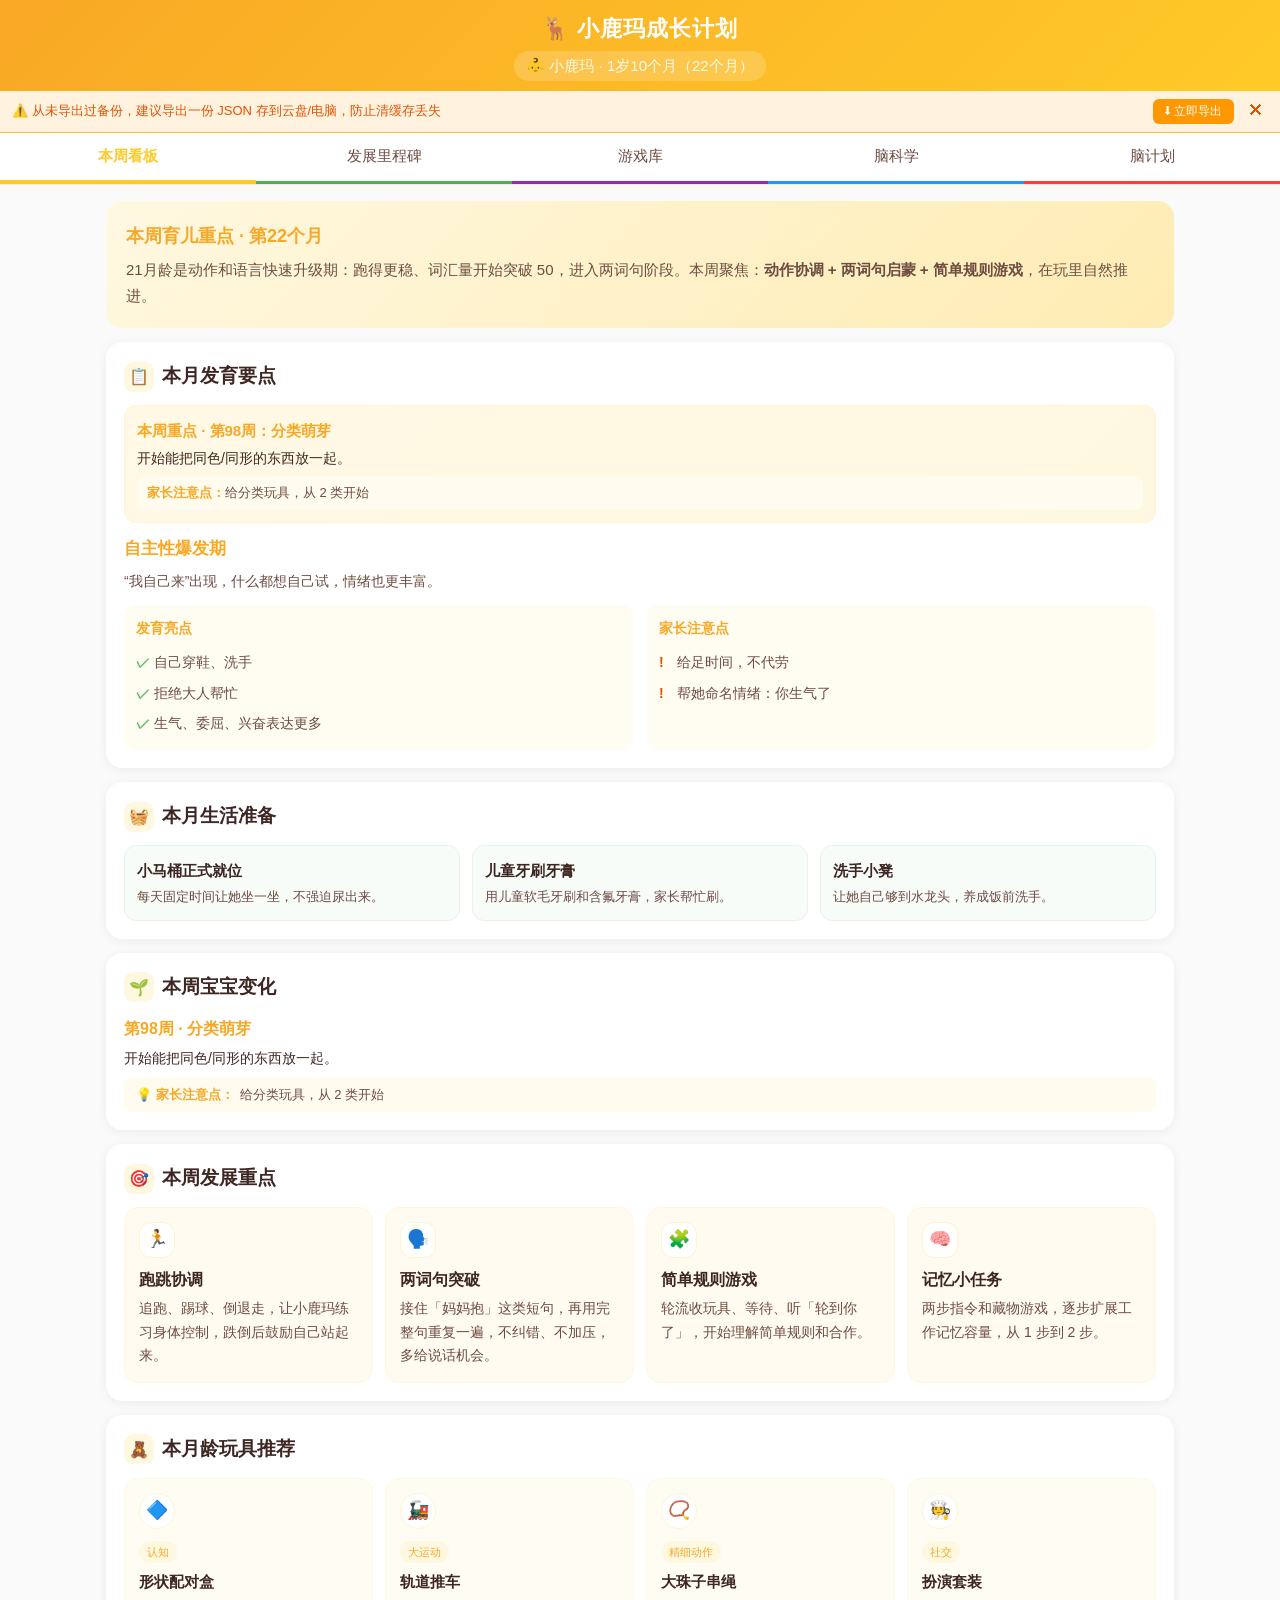
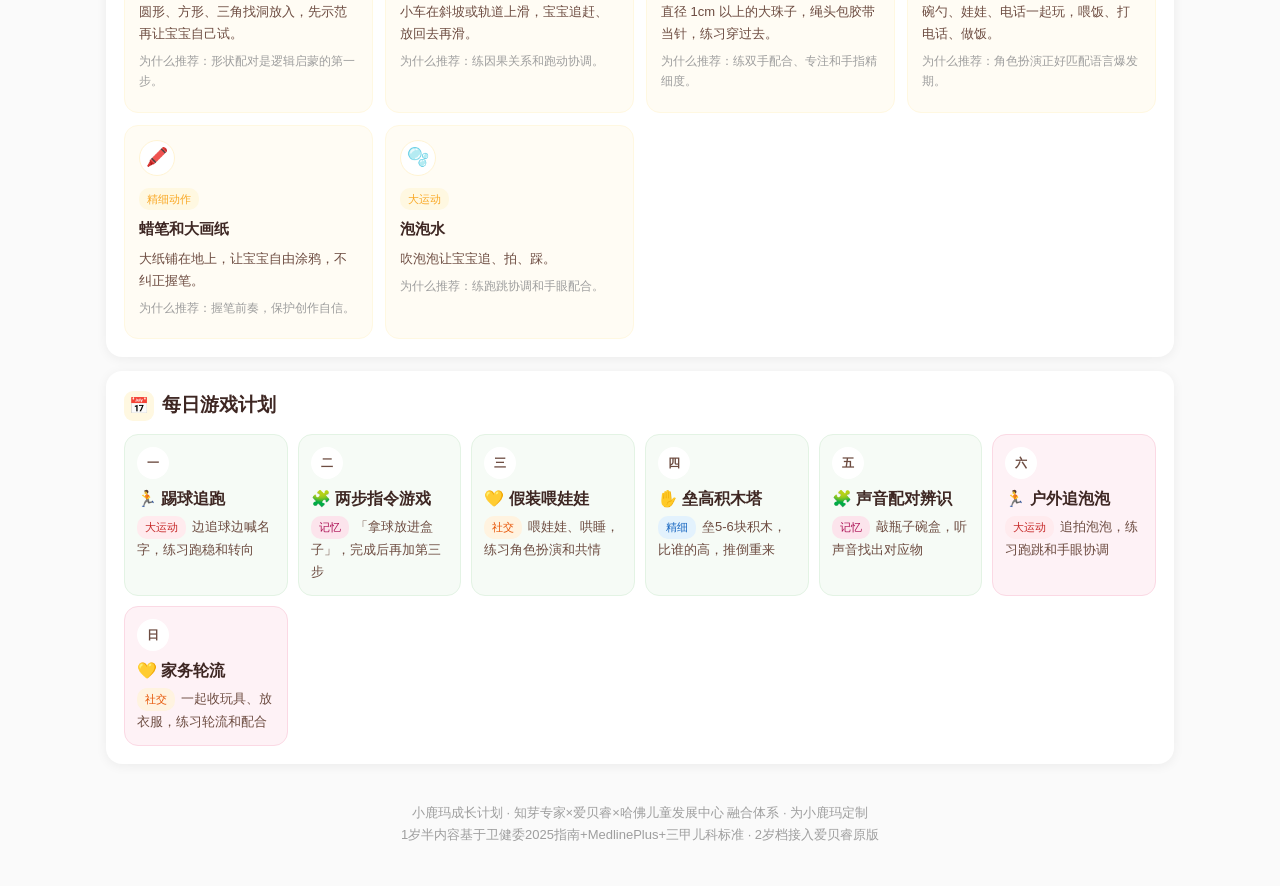
==== commit a64e93c1: "发育要点卡片增加每周重点：要点内容随出生周数变化" ====
--- a/育儿系统看板.html
+++ b/育儿系统看板.html
@@ -59,6 +59,11 @@
 .md-col li{padding:4px 0 4px 18px;position:relative;line-height:1.6}
 .md-col li:before{content:"✓";position:absolute;left:0;color:var(--green);font-weight:700}
 .md-col.md-attention li:before{content:"!";color:#E65100}
+.wk-focus{background:linear-gradient(135deg,color-mix(in srgb,var(--primary) 12%,#fff),#FFF8E1);border:1px solid color-mix(in srgb,var(--primary) 22%,#fff);border-radius:12px;padding:12px;margin-bottom:12px}
+.wk-focus-t{font-size:15px;font-weight:600;color:var(--primary-dark);margin-bottom:4px}
+.wk-focus-d{font-size:14px;color:var(--text);line-height:1.6;margin-bottom:6px}
+.wk-focus-tip{font-size:13px;color:var(--text-mid);background:color-mix(in srgb,var(--primary) 8%,#fff);border-radius:8px;padding:6px 10px}
+.wk-focus-tip b{color:var(--primary-dark)}
 .life-grid{display:grid;grid-template-columns:repeat(auto-fit,minmax(220px,1fr));gap:12px}
 .life-item{background:color-mix(in srgb,var(--green) 5%,#fff);border:1px solid color-mix(in srgb,var(--green) 16%,#fff);border-radius:12px;padding:12px}
 .life-item .life-name{font-size:15px;font-weight:600;color:var(--text);margin-bottom:4px}
@@ -796,6 +801,16 @@
   renderMonthDev();
   renderWeekNote();
 }
+function weekNoteFor(wk){
+  var n=WEEK_NOTES[wk];
+  if(!n){
+    var keys=Object.keys(WEEK_NOTES).map(Number).sort(function(a,b){return a-b;});
+    var closest=keys[0];
+    keys.forEach(function(k){if(k<=wk)closest=k;});
+    n=WEEK_NOTES[closest];
+  }
+  return n||null;
+}
 function renderMonthDev(){
   var box=document.getElementById('monthDev');if(!box)return;
   var m=ageInfo().totM;
@@ -803,7 +818,15 @@
   var key=keys[0];
   keys.forEach(function(k){if(k<=m)key=k;});
   var dev=MONTH_DEV[key]||MONTH_DEV[keys[0]];
-  box.innerHTML='<div class="md-title">'+esc(dev.t)+'</div><div class="md-desc">'+esc(dev.d)+'</div>'
+  var wk=birthWeekOf(new Date());
+  var wn=weekNoteFor(wk);
+  var focusHtml='';
+  if(wn){
+    focusHtml='<div class="wk-focus"><div class="wk-focus-t">本周重点 · 第'+wk+'周：'+esc(wn.t)+'</div>'
+      +'<div class="wk-focus-d">'+esc(wn.d)+'</div>'
+      +'<div class="wk-focus-tip"><b>家长注意点：</b>'+esc(wn.tip)+'</div></div>';
+  }
+  box.innerHTML=focusHtml+'<div class="md-title">'+esc(dev.t)+'</div><div class="md-desc">'+esc(dev.d)+'</div>'
     +'<div class="md-cols"><div class="md-col"><div class="md-h">发育亮点</div><ul>'
     +dev.points.map(function(p){return '<li>'+esc(p)+'</li>';}).join('')+'</ul></div>'
     +'<div class="md-col md-attention"><div class="md-h">家长注意点</div><ul>'
@@ -815,17 +838,11 @@
 }
 function renderWeekNote(){
   var wk=birthWeekOf(new Date());
-  var n=WEEK_NOTES[wk];
+  var n=weekNoteFor(wk);
   var box=document.getElementById('weekNoteCard');
   var inner=document.getElementById('weekNote');
   if(!box||!inner)return;
-  if(!n){
-    var keys=Object.keys(WEEK_NOTES).map(Number).sort(function(a,b){return a-b;});
-    var closest=keys[0];
-    keys.forEach(function(k){if(k<=wk)closest=k;});
-    n=WEEK_NOTES[closest];
-    if(!n){box.style.display='none';return;}
-  }
+  if(!n){box.style.display='none';return;}
   box.style.display='block';
   inner.innerHTML='<div class="wk-note-box">'
     +'<div class="wk-note-t">第'+wk+'周 · '+n.t+'</div>'
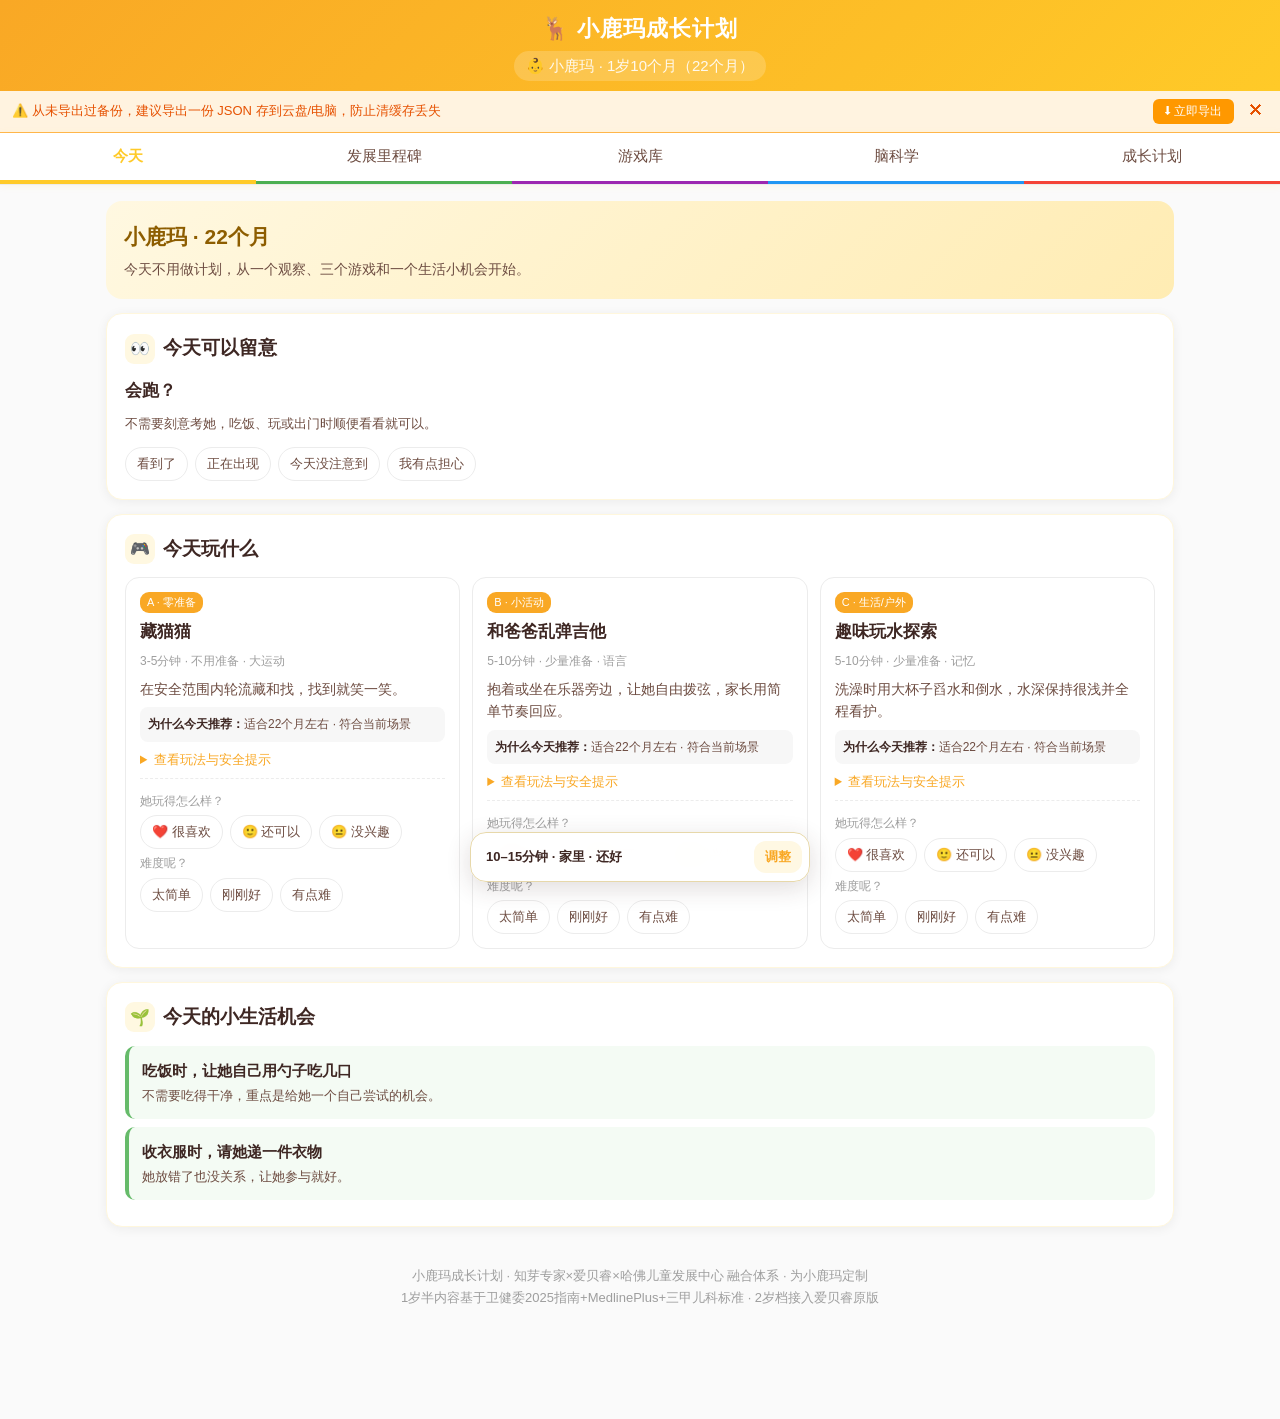
==== commit 1dd601f9: "更新今日推荐交互与个性化推荐" ====
--- a/育儿系统看板.html
+++ b/育儿系统看板.html
@@ -168,6 +168,18 @@
 .wk-bar-fill{height:100%;background:linear-gradient(90deg,var(--primary),var(--primary-dark));border-radius:5px;transition:width .4s}
 .wk-bar-val{width:42px;text-align:right;font-size:13px;color:var(--primary-dark);font-weight:600;flex-shrink:0}
 .wk-note{width:100%;box-sizing:border-box;min-height:64px;margin-top:10px;padding:10px;border:1px solid var(--border);border-radius:10px;font-size:14px;font-family:inherit;resize:vertical}
+.obs-entry-grid{display:grid;grid-template-columns:1fr 1fr auto;gap:10px;align-items:end;margin-top:10px}
+.obs-entry-grid label{display:flex;flex-direction:column;gap:4px;font-size:12px;color:var(--text-light)}
+.obs-entry-grid select{width:100%;background:#fff}
+.growth-profile-grid{display:grid;grid-template-columns:repeat(auto-fit,minmax(180px,1fr));gap:10px;margin:12px 0}
+.growth-dim-card{border:1px solid var(--border);border-radius:12px;padding:12px;background:#fff;cursor:pointer;text-align:left;font-family:inherit;color:var(--text)}
+.growth-dim-card:hover,.growth-dim-card.active{border-color:var(--primary);background:color-mix(in srgb,var(--primary) 6%,#fff)}
+.growth-state{display:inline-block;margin-top:6px;padding:2px 9px;border-radius:10px;font-size:12px;background:#F5F5F5;color:var(--text-mid)}
+.growth-evidence{display:inline-block;margin:6px 0 0 5px;font-size:11px;color:var(--text-light)}
+.growth-recent{font-size:11px;color:var(--text-light);margin-top:7px;line-height:1.45}
+.growth-detail{border-radius:12px;background:color-mix(in srgb,var(--primary) 6%,#fff);padding:14px;margin-top:12px}
+.growth-detail h4{font-size:15px;margin:10px 0 5px}.growth-detail ul{padding-left:20px;font-size:13px;color:var(--text-mid)}
+@media(max-width:700px){.obs-entry-grid{grid-template-columns:1fr}.obs-entry-grid .btn{width:100%}}
 
 /* 每周观察（爱贝睿式日常行为观察清单） */
 .obs-status{font-size:14px;color:var(--text-mid);margin-bottom:10px;line-height:1.7}
@@ -180,8 +192,8 @@
 .obs-item.done{background:color-mix(in srgb,#FF9800 5%,transparent);border-radius:8px;padding:10px 12px 12px;margin:0 -8px}
 .obs-dim{font-size:12px;font-weight:600;display:inline-block;padding:2px 10px;border-radius:10px;margin-bottom:6px}
 .obs-text{font-size:15px;font-weight:500;line-height:1.5;margin-bottom:8px;color:var(--text)}
-.obs-btns{display:flex;gap:6px}
-.obs-btn{flex:1;padding:10px 6px;border:1px solid var(--border);border-radius:8px;background:#FAFAFA;cursor:pointer;font-size:13px;text-align:center;transition:all .2s;line-height:1.4}
+.obs-btns{display:flex;gap:6px;flex-wrap:wrap}
+.obs-btn{flex:1;min-width:105px;padding:10px 6px;border:1px solid var(--border);border-radius:8px;background:#FAFAFA;cursor:pointer;font-size:13px;text-align:center;transition:all .2s;line-height:1.4;font-family:inherit;color:inherit}
 .obs-btn:hover{background:color-mix(in srgb,#FF9800 8%,#fff)}
 .obs-btn.active{background:color-mix(in srgb,#FF9800 16%,#fff);border-color:#FF9800;color:#E65100;font-weight:600}
 
@@ -201,6 +213,33 @@
 .obs-sum-bar.obs-sum-none .obs-sum-track{background:#F5F5F5}
 .obs-sum-bar.obs-sum-none .obs-sum-val{color:#9E9E9E;font-weight:400}
 .gc-safety{margin-top:8px;padding:6px 10px;border-radius:8px;background:#FFF3E0;color:#E65100;font-size:12px;line-height:1.5}
+.today-hero{background:linear-gradient(135deg,#FFF8E1,#FFECB3);border-radius:var(--radius);padding:18px;margin-bottom:14px}
+.today-hero h2{font-size:21px;color:#8D5D00;margin-bottom:3px}.today-hero p{font-size:14px;color:var(--text-mid)}
+.today-card{border:1px solid color-mix(in srgb,var(--primary) 16%,#fff)}
+.today-observe{font-size:17px;font-weight:600;line-height:1.65;margin-bottom:8px}.today-gentle{font-size:13px;color:var(--text-mid);margin-bottom:12px}
+.today-actions,.today-chips,.feedback-row{display:flex;gap:7px;flex-wrap:wrap}
+.today-actions button,.today-chip,.feedback-row button{border:1px solid var(--border);background:#fff;border-radius:18px;padding:7px 11px;font-size:13px;cursor:pointer;color:var(--text-mid)}
+.today-actions button:hover,.today-chip:hover,.today-chip.active,.feedback-row button.active{border-color:var(--primary);background:color-mix(in srgb,var(--primary) 14%,#fff);color:var(--primary-dark)}
+.today-activity-grid{display:grid;grid-template-columns:repeat(3,1fr);gap:12px}@media(max-width:760px){.today-activity-grid{grid-template-columns:1fr}}
+.today-activity{border:1px solid var(--border);border-radius:14px;padding:14px;background:#fff;display:flex;flex-direction:column;gap:7px}
+.today-activity h3{font-size:17px;line-height:1.4}.today-slot{font-size:11px;color:#fff;background:var(--primary-dark);border-radius:9px;padding:1px 7px;align-self:flex-start}.today-meta{font-size:12px;color:var(--text-light)}
+.today-desc{font-size:14px;color:var(--text-mid);line-height:1.6}.today-why{font-size:12px;background:#F7F7F7;border-radius:8px;padding:8px;color:var(--text-mid);line-height:1.55}.today-why b{color:var(--text)}
+.today-detail summary{font-size:13px;color:var(--primary-dark);cursor:pointer}.today-detail ol{font-size:13px;color:var(--text-mid);padding-left:19px;margin:6px 0}.today-detail li{margin:3px 0}
+.observe-inline{background:#F3F8FF;border-radius:8px;padding:9px;font-size:13px;color:#315D7A}.observe-inline .today-actions{margin-top:7px}
+.feedback-box{border-top:1px dashed var(--border);padding-top:8px}.feedback-label{font-size:12px;color:var(--text-light);margin:4px 0}
+.life-opportunity{border-left:4px solid var(--green);background:#F4FBF4;border-radius:10px;padding:11px 13px;margin:8px 0}.life-opportunity b{font-size:15px}.life-opportunity p{font-size:13px;color:var(--text-mid)}
+.today-condition-dock{position:fixed;left:50%;bottom:calc(10px + env(safe-area-inset-bottom,0px));transform:translateX(-50%);z-index:220;width:min(340px,calc(100% - 32px));height:50px;border:1px solid color-mix(in srgb,var(--primary) 28%,#ddd);border-radius:16px;background:rgba(255,255,255,.96);box-shadow:0 6px 24px rgba(62,39,35,.16);display:flex;align-items:center;padding:0 7px 0 15px;backdrop-filter:blur(12px)}
+.today-condition-dock button{width:100%;height:100%;border:0;background:none;display:flex;align-items:center;justify-content:space-between;gap:10px;font:inherit;cursor:pointer;color:var(--text)}
+.today-condition-summary{font-size:13px;font-weight:600;white-space:nowrap;overflow:hidden;text-overflow:ellipsis}.today-condition-adjust{font-size:13px;color:var(--primary-dark);font-weight:700;background:color-mix(in srgb,var(--primary) 13%,#fff);padding:5px 11px;border-radius:12px;flex-shrink:0}
+body.today-dock-visible .container{padding-bottom:calc(86px + env(safe-area-inset-bottom,0px))}
+.today-sheet-backdrop{position:fixed;inset:0;z-index:300;background:rgba(40,28,24,.38);display:none;align-items:flex-end;justify-content:center}.today-sheet-backdrop.open{display:flex}
+.today-sheet{width:min(680px,100%);max-height:min(82vh,720px);overflow-y:auto;overscroll-behavior:contain;background:#fff;border-radius:20px 20px 0 0;padding:8px 18px calc(18px + env(safe-area-inset-bottom,0px));box-shadow:0 -8px 30px rgba(0,0,0,.16)}
+.today-sheet-handle{width:38px;height:4px;background:#D7D2CF;border-radius:4px;margin:2px auto 10px}.today-sheet-head{display:flex;align-items:center;justify-content:space-between;gap:12px;margin-bottom:4px}.today-sheet-head h3{font-size:18px}.today-sheet-close{border:0;background:#F3F3F3;border-radius:50%;width:32px;height:32px;font-size:18px;cursor:pointer;color:var(--text-mid)}
+.today-sheet-done{width:100%;margin-top:16px;border:0;border-radius:12px;background:var(--primary);color:#fff;font-size:16px;font-weight:600;padding:11px;cursor:pointer}
+.today-settings{font-size:14px}.setting-group{margin-top:14px}.setting-label{font-size:13px;color:var(--text-mid);font-weight:600;margin-bottom:6px}.interest-chip input{display:none}
+@media(min-width:760px){.today-condition-dock{bottom:18px}.today-sheet{margin-bottom:16px;border-radius:20px;max-height:76vh}.today-sheet-backdrop{align-items:flex-end}}
+.today-note{font-size:13px;color:var(--text-mid);background:#FFF8E1;border-radius:9px;padding:8px 11px;margin-bottom:10px}
+.saved-hint{font-size:12px;color:var(--green);min-height:18px;margin-top:5px}
 
 /* 脑计划内部子 tab */
 .brain-subtabs{display:flex;gap:8px;margin-bottom:14px;border-bottom:2px solid var(--border);padding-bottom:0}
@@ -247,70 +286,44 @@
   <button class="backup-x" onclick="this.parentNode.style.display='none'" title="稍后提醒">✕</button>
 </div>
 <div class="nav">
-  <button class="active" style="--mc:#FFCA28" onclick="showPage('home',this)">本周看板</button>
+  <button class="active" style="--mc:#FFCA28" onclick="showPage('home',this)">今天</button>
   <button style="--mc:#4CAF50" onclick="showPage('milestone',this)">发展里程碑</button>
   <button style="--mc:#9C27B0" onclick="showPage('games',this)">游戏库</button>
   <button style="--mc:#2196F3" onclick="showPage('theory',this)">脑科学</button>
-  <button style="--mc:#F44336" onclick="showPage('brain',this)">脑计划</button>
+  <button style="--mc:#F44336" onclick="showPage('brain',this)">成长计划</button>
 </div>
 
 <div class="container">
 
 <!-- ===== 首页 ===== -->
 <div class="page active" id="page-home">
-  <div class="welcome">
-    <h2>本周育儿重点 · 第<span id="welcomeMonth">18</span>个月</h2>
-    <p id="welcomeSub">小鹿玛正处于<strong>大脑爆发黄金期</strong>——据国家卫健委2025《婴幼儿早期发展服务指南》，18月龄大脑发育完成度接近成人80%，每秒生成700-1000个神经元连接。本周聚焦：<strong>多感官探索 + 模仿学习 + 语言输入</strong>，用生活化陪玩激活大脑神经通路。</p>
-  </div>
-  <div class="card" id="monthDevCard">
-    <div class="card-title"><span class="icon">📋</span>本月发育要点</div>
-    <div id="monthDev"></div>
-  </div>
-  <div class="card" id="monthLifeCard">
-    <div class="card-title"><span class="icon">🧺</span>本月生活准备</div>
-    <div id="monthLife"></div>
-  </div>
-  <div class="card" id="weekNoteCard" style="display:none">
-    <div class="card-title"><span class="icon">🌱</span>本周宝宝变化</div>
-    <div id="weekNote"></div>
-  </div>
-  <div class="card">
-    <div class="card-title"><span class="icon">🎯</span>本周发展重点</div>
-    <div class="focus-grid" id="focusGrid">
-      <div class="focus-item"><h4>🗣️ 语言爆发铺垫</h4><p>18月是语言中枢黄金节点。用「场景旁白」——小鹿玛做什么你就描述什么，海量输入比教说话更有效。</p></div>
-      <div class="focus-item"><h4>🪞 模仿学习激活</h4><p>镜像神经元活跃期，模仿是此阶段最强学习通道。示范扫地、打电话、喂娃娃，让她跟着做。</p></div>
-      <div class="focus-item"><h4>🖐️ 多感官探索</h4><p>提供不同材质物品（毛巾/积木/勺子），让小鹿玛摸、捏、敲，触觉+视觉+听觉同步编码大脑。</p></div>
-      <div class="focus-item"><h4>🧩 客体永久性巩固</h4><p>玩「藏玩具」游戏，让小鹿玛理解「看不见≠消失」，这是认知发展的核心里程碑。</p></div>
-    </div>
-  </div>
-  <div class="card">
-    <div class="card-title"><span class="icon">🧸</span>本月龄玩具推荐</div>
-    <div class="toy-grid" id="toyGrid"></div>
-  </div>
-  <div class="card">
-    <div class="card-title"><span class="icon">📅</span>每日游戏计划</div>
-    <div class="week-grid" id="weekGames"></div>
-  </div>
+  <div class="today-hero"><h2>小鹿玛 · <span id="welcomeMonth">20</span>个月</h2><p>今天不用做计划，从一个观察、三个游戏和一个生活小机会开始。</p></div>
+  <div class="card today-card"><div class="card-title"><span class="icon">👀</span>今天可以留意</div><div id="todayObservation"></div></div>
+  <div class="card today-card"><div class="card-title"><span class="icon">🎮</span>今天玩什么</div><div id="todayEnergyNote"></div><div class="today-activity-grid" id="todayActivities"></div></div>
+  <div class="card today-card"><div class="card-title"><span class="icon">🌱</span>今天的小生活机会</div><div id="todayLife"></div></div>
 </div>
 
-<!-- ===== 脑计划（每周观察 + 月度档案）===== -->
+<!-- ===== 成长计划（日常观察 + 月度成长评估 + 成长档案）===== -->
 <div class="page" id="page-brain">
   <div class="brain-subtabs">
-    <button class="active" id="subt-obs" onclick="showBrainSub('obs',this)">🔍 每周观察</button>
+    <button class="active" id="subt-obs" onclick="showBrainSub('obs',this)">🔍 成长观察</button>
     <button id="subt-arch" onclick="showBrainSub('arch',this)">🗂️ 月度档案</button>
-    <button id="subt-dx" onclick="showBrainSub('dx',this)">🧭 深度诊断</button>
+    <button id="subt-assess" onclick="showBrainSub('assess',this)">🧭 成长小评估</button>
   </div>
 
-  <!-- 子页：每周观察 -->
+  <!-- 子页：日常成长观察 -->
   <div class="brain-sub active" id="bsub-obs">
     <div class="card">
-      <div class="card-title"><span class="icon">🔍</span>本周行为观察</div>
+      <div class="card-title"><span class="icon">🔍</span>记录今天的小变化</div>
       <div class="obs-status" id="obsStatus"></div>
-      <div class="obs-progress"><div class="obs-progress-fill" id="obsProgress" style="width:0%"></div></div>
       <div id="obsSummary"></div>
-      <div id="obsList"></div>
-      <div style="margin-top:14px;text-align:center;color:var(--text-light);font-size:13px;line-height:1.6">💡 提示：日常陪娃时观察到任何一项，点对应按钮即可。<br>不需要一次填完，下次进入自动保留。一周观察完，月底可在「月度档案」自动汇总。</div>
-      <textarea class="wk-note" id="obsNote" placeholder="本周补充观察：比如「会说新词狗狗」「搭5块积木」「自己扶栏上楼」…" style="margin-top:14px"></textarea>
+      <textarea class="wk-note" id="obsNote" placeholder="例如：今天第一次说「妈妈抱」。" style="margin-top:12px"></textarea>
+      <div class="obs-entry-grid">
+        <label>可能相关领域<select id="obsDomain" class="wk-input"><option value="">暂不确定</option><option value="motor">大运动</option><option value="fine">精细动作</option><option value="lang">语言沟通</option><option value="cog">认知探索</option><option value="soc">社会交往 / 社会情绪</option></select></label>
+        <label>观察状态<select id="obsEvidenceStatus" class="wk-input"><option value="observed">已观察到</option><option value="emerging">正在出现</option><option value="unobserved">尚未观察</option><option value="not_yet">家长确认尚未出现</option><option value="concern">家长有担忧</option></select></label>
+        <button class="btn" onclick="addObservation()">保存观察</button>
+      </div>
+      <div style="margin-top:10px;color:var(--text-light);font-size:13px;line-height:1.6">记录会作为成长画像的辅助证据。一次记录不会自动把某个领域升级为“优秀”。</div>
     </div>
     <div class="card">
       <div class="card-title"><span class="icon">📚</span>观察历史</div>
@@ -321,39 +334,41 @@
   <!-- 子页：月度档案 -->
   <div class="brain-sub" id="bsub-arch">
     <div class="card">
-      <div class="card-title"><span class="icon">🧠</span>脑计划·月评</div>
-      <p style="font-size:15px;color:var(--text-mid);margin-bottom:14px;line-height:1.8">月评 = <strong>每周观察数据自动汇总</strong>。日常陪娃时在「每周观察」勾选行为项，月末/月初点这里选月份，自动生成五大脑发育雷达图 + 成长档案，无需重新测评。</p>
-      <div style="background:color-mix(in srgb,#F44336 8%,#fff);border-radius:10px;padding:10px 14px;font-size:13px;color:var(--text-mid);line-height:1.7">📖 测评逻辑：每周推送 10 条简单行为观察题（5 大脑各 2 条），家长日常陪娃时随手勾选<br>· <b>月评</b> = 当月所有周观察自动汇总（五大脑雷达图）<br>· <b>深度诊断</b>（认知/语言 8 项场景题）按需做，结果会写入当月档案</div>
+      <div class="card-title"><span class="icon">🌱</span>成长档案</div>
+      <p style="font-size:15px;color:var(--text-mid);margin-bottom:14px;line-height:1.8">汇总日常观察和每月成长小评估，展示五个发展领域的阶段性成长画像。它不是医学诊断，也不代替正规发育筛查。</p>
+      <div style="background:color-mix(in srgb,#F44336 8%,#fff);border-radius:10px;padding:10px 14px;font-size:13px;color:var(--text-mid);line-height:1.7">数据来源：家长日常记录、已确认的行为证据、每月成长小评估。“尚未观察”不等于“不会”。如出现能力倒退或家长持续担忧，应咨询儿科/儿保专业人员。</div>
     </div>
     <div class="card" id="archiveCard">
       <div class="card-title"><span class="icon">🗂️</span>每月成长档案 <span class="no-print" style="float:right;font-size:13px;font-weight:400"><button class="mini-btn" onclick="exportData()">⬇ 导出全部</button> <button class="mini-btn" onclick="document.getElementById('importFile').click()">⬆ 导入</button><input type="file" id="importFile" accept="application/json" style="display:none" onchange="importData(this)"></span></div>
       <p style="font-size:14px;color:var(--text-mid);margin-bottom:12px">每月自动汇总「每周观察」记录，生成可打印的成长档案。选好月份后点生成（建议月底或次月初操作）。</p>
       <div class="no-print" style="display:flex;gap:10px;align-items:center;flex-wrap:wrap;margin-bottom:14px">
         <label>月份：<input type="month" id="archiveMonth" class="wk-input"></label>
-        <button class="btn" onclick="genArchive()">🗂️ 生成成长档案</button>
-        <button class="btn" onclick="genArchive();setTimeout(function(){window.print()},150)">🖨️ 打印 / 导出PDF</button>
+        <button class="btn" onclick="genGrowthArchive()">🗂️ 生成成长档案</button>
+        <button class="btn" onclick="genGrowthArchive();setTimeout(function(){window.print()},150)">🖨️ 打印 / 导出PDF</button>
       </div>
       <div id="archiveArea"></div>
     </div>
     <div class="card">
-      <div class="card-title"><span class="icon">📈</span>月度趋势对比</div>
-      <p style="font-size:14px;color:var(--text-mid);margin-bottom:12px">至少两个月有记录后，自动生成多月雷达叠加和五大脑月度走势。</p>
+      <div class="card-title"><span class="icon">📈</span>月度成长状态记录</div>
+      <p style="font-size:14px;color:var(--text-mid);margin-bottom:12px">保留各月的阶段性状态与证据数量，不对不同月龄做伪精确分数比较。</p>
       <div id="trendArea"></div>
     </div>
   </div>
 
-  <!-- 子页：深度诊断 -->
-  <div class="brain-sub" id="bsub-dx">
+  <!-- 子页：每月成长小评估 -->
+  <div class="brain-sub" id="bsub-assess">
     <div class="card">
-      <div class="card-title"><span class="icon">🧭</span>深度诊断（认知 / 语言 8 项）</div>
-      <p style="font-size:15px;color:var(--text-mid);margin-bottom:14px;line-height:1.8">按需开启，不属于每月必做。用真实场景观察小鹿玛，选「经常 / 偶尔 / 还没」，结果会写入当月成长档案。</p>
+      <div class="card-title"><span class="icon">🧭</span>每月成长小评估</div>
+      <p style="font-size:15px;color:var(--text-mid);margin-bottom:14px;line-height:1.8">系统会根据当前月龄、上次结果、已稳定掌握能力和日常记录，选出这个月最值得了解的问题。通常约5–10分钟，不追求固定题数。</p>
+      <div class="arch-note" style="margin-bottom:12px"><b>与正规发育筛查分开：</b>这里是家庭自用的成长小评估，用于组织观察和生成陪伴建议。它不使用医学诊断名称、常模分数或标准化筛查结论。有持续担忧、能力倒退或专业人员建议时，应另行进行正规咨询或筛查。</div>
       <div class="obs-status" id="dxStatus"></div>
       <div class="obs-progress"><div class="obs-progress-fill" id="dxProgress" style="width:0%"></div></div>
       <div id="dxResult"></div>
       <div id="dxList"></div>
+      <button class="btn" id="finishAssessmentBtn" onclick="finishAssessment()" style="margin-top:14px;display:none">完成本月评估</button>
     </div>
     <div class="card">
-      <div class="card-title"><span class="icon">📚</span>诊断历史</div>
+      <div class="card-title"><span class="icon">🧩</span>五维成长画像</div>
       <div id="dxHistory"></div>
     </div>
   </div>
@@ -420,6 +435,20 @@
 
 <!-- ===== 脑计划·月评（旧独立页，已合并到上方 #page-brain）===== -->
 <div class="footer">小鹿玛成长计划 · 知芽专家×爱贝睿×哈佛儿童发展中心 融合体系 · 为小鹿玛定制<br>1岁半内容基于卫健委2025指南+MedlinePlus+三甲儿科标准 · 2岁档接入爱贝睿原版</div>
+
+<div class="today-condition-dock" id="todayConditionDock">
+  <button type="button" onclick="openTodaySettings()" aria-haspopup="dialog" aria-controls="todaySettingsSheet">
+    <span class="today-condition-summary" id="todayPrefsSummary">10–15分钟 · 家里 · 还好</span><span class="today-condition-adjust">调整</span>
+  </button>
+</div>
+<div class="today-sheet-backdrop" id="todaySettingsBackdrop" aria-hidden="true" onclick="if(event.target===this)closeTodaySettings()">
+  <section class="today-sheet" id="todaySettingsSheet" role="dialog" aria-modal="true" aria-labelledby="todaySettingsTitle">
+    <div class="today-sheet-handle"></div>
+    <div class="today-sheet-head"><h3 id="todaySettingsTitle">调整今日推荐</h3><button type="button" class="today-sheet-close" onclick="closeTodaySettings()" aria-label="关闭">×</button></div>
+    <div class="today-settings" id="todaySettings"></div>
+    <button type="button" class="today-sheet-done" onclick="closeTodaySettings()">完成</button>
+  </section>
+</div>
 
 <script>
 var WEEK_NOTES={
@@ -462,17 +491,17 @@
   '20':{t:'两词句前奏',d:'词汇量向 50 冲刺，开始理解简单因果关系。',points:['指物更频繁，等你命名','按了会响，主动重复按键','尝试用勺子自己吃'],attention:['指令用短句慢说','让她自己吃，不怕洒漏'],life:[{name:'抽屉锁和柜门扣',desc:'把危险物品锁起来，给她安全探索的空间。'},{name:'小马桶',desc:'先放在卫生间当玩具熟悉，不急着训练。'},{name:'安抚物',desc:'固定一个安抚巾或玩偶，帮助情绪和入睡。'}]},
   '21':{t:'两词句与跑跳协调',d:'跑得稳、能踢球，词汇接近 50 并开始组合短句。',points:['说“妈妈抱”式两词句','扶栏杆上楼梯','开始懂“轮流”“等一下”'],attention:['接住短句扩成完整句','不强迫分享，先尊重物权'],life:[{name:'小马桶或马桶圈',desc:'如厕意识萌芽，先让她坐一坐、看一看。'},{name:'训练裤和隔尿垫',desc:'白天尝试训练裤，床上铺隔尿垫，失败不批评。'},{name:'餐椅加高垫',desc:'调到能自己够到餐桌的高度，减少追喂。'}]},
   '22':{t:'自主性爆发期',d:'“我自己来”出现，什么都想自己试，情绪也更丰富。',points:['自己穿鞋、洗手','拒绝大人帮忙','生气、委屈、兴奋表达更多'],attention:['给足时间，不代劳','帮她命名情绪：你生气了'],life:[{name:'小马桶正式就位',desc:'每天固定时间让她坐一坐，不强迫尿出来。'},{name:'儿童牙刷牙膏',desc:'用儿童软毛牙刷和含氟牙膏，家长帮忙刷。'},{name:'洗手小凳',desc:'让她自己够到水龙头，养成饭前洗手。'}]},
-  '23':{t:'2 岁冲刺期',d:'语言、运动、认知全面升级，为 2 岁跃迁做准备。',points:['尝试双脚同时跳起','能完成两步指令','词汇继续快速增长'],attention:['软垫上练跳，多鼓励','指令一次只给两步'],life:[{name:'小内裤',desc:'如厕有意识后，白天尝试穿小内裤。'},{name:'如厕绘本',desc:'读“自己上厕所”主题绘本，建立概念。'},{name:'安全剪刀',desc:'圆头安全剪刀，在大人看护下开始剪。'}]},
+  '23':{t:'2 岁前的发展积累',d:'语言、运动和认知能力继续发展，重点是提供机会，不追求“冲刺达标”。',points:['尝试双脚同时跳起','开始理解简单的连续指令','词汇和表达方式继续增加'],attention:['软垫上练跳，不强求完成','指令用短句，根据她的反应调整'],life:[{name:'小内裤',desc:'如厕准备充分后，白天可尝试穿小内裤。'},{name:'如厕绘本',desc:'读“自己上厕所”主题绘本，建立概念。'},{name:'粗杆水洗蜡笔',desc:'用大纸和易抓握的粗杆蜡笔自由涂鸦。'}]},
   '24':{t:'2 岁双爆发',d:'三词句、颜色命名、自主意识一起爆发。',points:['说出两到三词短句','认识常见颜色','双脚离地跳'],attention:['多对话多读绘本','不拿“别人家孩子”比较'],life:[{name:'如厕训练包',desc:'小马桶、训练裤、湿巾和小奖励准备齐。'},{name:'多备小内裤',desc:'训练期容易尿湿，多准备几条方便换洗。'},{name:'儿童桌椅',desc:'低矮桌椅让她自己坐好、画画和吃饭。'}]},
   '25':{t:'语言小话痨',d:'表达欲变强，常问“这是什么”，能说出自己名字。',points:['说出自己的名字','开始用“我”表达','听懂两步指令'],attention:['认真回应每个问题','不急着纠正发音'],life:[{name:'小背包',desc:'让她背自己的小包，放水杯和手帕。'},{name:'刷牙计时器',desc:'用沙漏或儿歌帮助刷够两分钟。'},{name:'室内鞋',desc:'在家穿防滑室内鞋，外出换运动鞋。'}]},
   '26':{t:'跑跳升级期',d:'跑得更快、会转弯，能扶着上下楼梯。',points:['跑时能避开障碍','单手扶栏下楼梯','双脚跳更稳'],attention:['每天保证户外大运动','家里楼梯口做好防护'],life:[{name:'运动鞋',desc:'跑跳多了，选轻便、鞋头宽的运动鞋。'},{name:'头盔和护具',desc:'开始骑平衡车或三轮车时，头盔护具不能省。'},{name:'防晒帽和水壶',desc:'户外活动增多，防晒和补水准备好。'}]},
   '27':{t:'想象力萌芽',d:'假装游戏更丰富，会喂娃娃、打电话、给玩具起名字。',points:['扮演照顾者角色','给玩具起名字','自己编一点小情节'],attention:['陪她演，不纠正“对不对”','多给安全道具发挥'],life:[{name:'角色扮演道具',desc:'厨房、医生、超市玩具，让假装游戏更丰富。'},{name:'低矮收纳柜',desc:'玩具分层摆放，让她自己拿和收。'},{name:'儿童餐具套装',desc:'叉勺、碗盘选她自己好拿的。'}]},
-  '28':{t:'手部精细期',d:'手指更灵活，会拧瓶盖、一页页翻书。',points:['一页页翻绘本','拧开大瓶盖','用勺更稳、洒漏变少'],attention:['多给手部小任务','她想自己做就等一等'],life:[{name:'拼图小桌',desc:'固定一个小桌面，拼图、涂鸦更专注。'},{name:'儿童剪刀',desc:'圆头剪刀继续练，从短直线开始。'},{name:'洗手液泵头',desc:'放在她够得到的地方，练自己按和搓。'}]},
+  '28':{t:'手部精细期',d:'手指更灵活，会拧瓶盖、一页页翻书。',points:['一页页翻绘本','拧开大瓶盖','用勺更稳、洒漏变少'],attention:['多给手部小任务','她想自己做就等一等'],life:[{name:'拼图小桌',desc:'固定一个小桌面，拼图、涂鸦更专注。'},{name:'大块嵌板拼图',desc:'选无可脱落小部件的大块嵌板，练取放和旋转。'},{name:'洗手液泵头',desc:'放在她够得到的地方，练自己按和搓。'}]},
   '29':{t:'情绪小火山',d:'情绪表达强烈，发脾气变多，是前额叶发育的正常表现。',points:['会大喊“不要”','表达生气和委屈','坚持自己的想法'],attention:['先共情再讲道理','不打骂、不冷处理'],life:[{name:'情绪绘本',desc:'准备生气、开心、害怕主题绘本，帮她命名情绪。'},{name:'软垫和沙包',desc:'发脾气时给她安全出口，比如砸软垫或揉沙包。'},{name:'安全门',desc:'继续护好楼梯和危险区域，减少“不可以”。'}]},
   '30':{t:'语言长句子',d:'能说三到四词短句，开始用“因为”“然后”。',points:['说较完整短句','开始问“为什么”','能唱几句短儿歌'],attention:['多聊“今天做了什么”','不嫌她话多，认真听'],life:[{name:'如厕收尾物品',desc:'小内裤多备、湿巾随行，白天逐渐告别训练裤。'},{name:'儿童椅',desc:'固定餐椅，减少追喂，让她自己坐好吃。'},{name:'绘本架',desc:'低矮绘本架，让她自己选书、放回。'}]},
   '31':{t:'社交萌芽期',d:'开始注意其他小朋友，愿意一起玩一会儿。',points:['从各玩各到有互动','会递玩具给别人','能等待短暂轮流'],attention:['创造小型社交机会','仍然不强迫分享'],life:[{name:'外出小背包',desc:'装水杯、湿巾和备用裤，让她参与准备。'},{name:'防晒和驱蚊',desc:'户外社交多，防晒和驱蚊准备好。'},{name:'备用衣裤',desc:'如厕和玩水容易湿，出门多带一套。'}]},
   '32':{t:'平衡进阶期',d:'单脚尝试站立，能跳过低矮障碍。',points:['单脚站 1-2 秒','双脚跳得更远','能倒退走几步'],attention:['运动多鼓励','摔倒先安抚再继续'],life:[{name:'平衡车或三轮车',desc:'选尺寸合适的，配上头盔护膝护肘。'},{name:'运动水壶',desc:'运动前后补充水分，养成喝水习惯。'},{name:'防滑运动鞋',desc:'跑跳多，鞋底防滑更重要。'}]},
-  '33':{t:'分类与配对期',d:'会按颜色、形状、大小分类配对。',points:['同色配对','完成 2-3 片拼图','理解大和小'],attention:['从两类开始玩','配对时多说出名称'],life:[{name:'分类收纳箱',desc:'玩具按类收纳，陪她一起“送玩具回家”。'},{name:'进阶拼图',desc:'4-6 片拼图，锻炼观察和耐心。'},{name:'安全剪刀',desc:'继续沿线剪，线条从直线到折线。'}]},
+  '33':{t:'分类与配对期',d:'会按颜色、形状、大小分类配对。',points:['同色配对','完成 2-3 片拼图','理解大和小'],attention:['从两类开始玩','配对时多说出名称'],life:[{name:'分类收纳箱',desc:'玩具按类收纳，陪她一起“送玩具回家”。'},{name:'进阶拼图',desc:'4-6 片拼图，锻炼观察和耐心。'},{name:'可水洗画笔与大纸',desc:'画直线、圈和路径，练习控制手部动作。'}]},
   '34':{t:'自理小能手',d:'想自己穿脱衣服、洗手、收玩具。',points:['会脱简单外套','自己洗手擦手','把玩具放回原位'],attention:['慢一点没关系','完成后明确肯定'],life:[{name:'易穿脱衣物',desc:'选松紧腰、按扣外套，方便她自己穿脱。'},{name:'小挂钩',desc:'在低处挂衣服和书包，让她自己取放。'},{name:'儿童牙刷牙膏',desc:'继续帮忙刷牙，睡前刷牙固定成习惯。'}]},
   '35':{t:'故事表达期',d:'能复述短故事片段，喜欢问“然后呢”。',points:['复述两三个情节','指认更多颜色和形状','会接儿歌下一句'],attention:['每天固定时间读绘本','别让屏幕替代共读'],life:[{name:'入园小书包',desc:'如果准备入园，提前买书包和姓名贴。'},{name:'替换衣物',desc:'书包里放一套备用衣裤和袜子。'},{name:'名字水杯',desc:'贴上名字，让她练习自己管理水杯。'}]},
   '36':{t:'3 岁前冲刺',d:'各项能力接近 3 岁标准，语言、社交、运动都更独立。',points:['说较长句子','能和小朋友互动','完成简单分类任务'],attention:['多户外、多交流','记得安排 3 岁前健康检查'],life:[{name:'入园清单',desc:'书包、室内鞋、备用衣、姓名贴一次备齐。'},{name:'如厕独立',desc:'白天脱掉训练裤，自己上厕所、冲水、洗手。'},{name:'儿童牙刷牙膏',desc:'刷牙成为固定睡前流程，定期看牙医。'}]}
@@ -481,7 +510,7 @@
 var homeBands=[
   {
     min:18,
-    desc:'小鹿玛正处于<strong>大脑爆发黄金期</strong>——据国家卫健委2025《婴幼儿早期发展服务指南》，18月龄大脑发育完成度接近成人80%，每秒生成700-1000个神经元连接。本周聚焦：<strong>多感官探索 + 模仿学习 + 语言输入</strong>，用生活化陪玩激活大脑神经通路。',
+    desc:'小鹿玛正处在语言、动作、认知和社会交往快速发展的阶段。本周从<strong>回应性互动、自由活动和生活中的学习机会</strong>出发，跟随她的兴趣，不把里程碑当成考试。',
     focus:[
       {icon:'🗣️',title:'语言爆发铺垫',desc:'18月是语言中枢黄金节点。用「场景旁白」——小鹿玛做什么你就描述什么，海量输入比教说话更有效。'},
       {icon:'🪞',title:'模仿学习激活',desc:'镜像神经元活跃期，模仿是此阶段最强学习通道。示范扫地、打电话、喂娃娃，让她跟着做。'},
@@ -503,7 +532,7 @@
       {name:'推拉玩具',icon:'🚗',tag:'大运动',desc:'让宝宝推着小车或动物玩具走，尝试转弯和过门槛。',why:'练平衡、行走自信和方向控制。'},
       {name:'敲击台',icon:'🔨',tag:'精细动作',desc:'小锤敲木钉，敲进去翻面继续敲。',why:'练手腕力量和视觉追踪。'},
       {name:'厚页绘本',icon:'📖',tag:'语言',desc:'每天 5-10 分钟，手指画面说名称，让宝宝自己翻页。',why:'语言输入加翻页精细动作，一次都练到。'},
-      {name:'感官瓶',icon:'🧴',tag:'感官',desc:'密封瓶装米、亮片或水，摇晃看流动、听声音。',why:'多感官刺激，帮助安静专注。'}
+      {name:'手鼓或安全敲击乐器',icon:'🥁',tag:'音乐',desc:'选一体成型、无可脱落小部件的低幼乐器，玩快慢和轮流敲击。',why:'练节奏模仿、双手配合和来回互动。'}
     ]
   },
   {
@@ -527,7 +556,7 @@
     toys:[
       {name:'形状配对盒',icon:'🔷',tag:'认知',desc:'圆形、方形、三角找洞放入，先示范再让宝宝自己试。',why:'形状配对是逻辑启蒙的第一步。'},
       {name:'轨道推车',icon:'🚂',tag:'大运动',desc:'小车在斜坡或轨道上滑，宝宝追赶、放回去再滑。',why:'练因果关系和跑动协调。'},
-      {name:'大珠子串绳',icon:'📿',tag:'精细动作',desc:'直径 1cm 以上的大珠子，绳头包胶带当针，练习穿过去。',why:'练双手配合、专注和手指精细度。'},
+      {name:'套筒或叠叠盒',icon:'📦',tag:'精细动作',desc:'用大尺寸、无可脱落部件的套筒或纸盒，练套入、叠高和收纳。',why:'练双手配合、大小关系和解决问题。'},
       {name:'扮演套装',icon:'🧑‍🍳',tag:'社交',desc:'碗勺、娃娃、电话一起玩，喂饭、打电话、做饭。',why:'角色扮演正好匹配语言爆发期。'},
       {name:'蜡笔和大画纸',icon:'🖍️',tag:'精细动作',desc:'大纸铺在地上，让宝宝自由涂鸦，不纠正握笔。',why:'握笔前奏，保护创作自信。'},
       {name:'泡泡水',icon:'🫧',tag:'大运动',desc:'吹泡泡让宝宝追、拍、踩。',why:'练跑跳协调和手眼配合。'}
@@ -556,7 +585,7 @@
       {name:'分类玩具',icon:'🗂️',tag:'认知',desc:'把同色或同形状积木放进对应碗里，先 2 类再加到 3 类。',why:'分类是数学思维和语言命名的基础。'},
       {name:'扮演厨房',icon:'🍳',tag:'社交',desc:'做饭、上菜、喂客人，配合对话和轮流。',why:'语言表达、想象力和社交规则一起练。'},
       {name:'平衡车或三轮车',icon:'🛴',tag:'大运动',desc:'平地慢速练习，大人旁边护着，累了就休息。',why:'练腿部力量、平衡和空间判断。'},
-      {name:'安全剪刀和彩纸',icon:'✂️',tag:'精细动作',desc:'先剪短直线，再剪折线，大人握着宝宝的手练。',why:'练手部力量、双手配合和专注。'},
+      {name:'大握把嵌板拼图',icon:'🧩',tag:'精细动作',desc:'选块面大、有大握把、无可脱落小部件的嵌板，练取放和转向。',why:'练手眼协调、双手配合和解决问题。'},
       {name:'配对卡片',icon:'🃏',tag:'语言',desc:'动物或物品卡片两张一组，找出相同并说出名字。',why:'练短时记忆和词汇扩展。'}
     ]
   }
@@ -736,6 +765,137 @@
   {name:'障碍跳跃游戏',age:'2岁+',cat:'motor',catLabel:'大运动',src:'网络·权威',mat:'摆小障碍引导双脚并拢跳跨',steps:'1.用纸胶带在地上贴一条线 2.先示范双脚并拢跳过线 3.让宝宝试，跳不过就迈过去 4.熟练后增加第二个障碍，间距拉开 5.每跳一次就数「1、2」，保持轻松',time:'10分钟',principle:''},
 ];
 
+/* ===== Phase 2：今天 · 个性化行动助手 ===== */
+var TODAY_PREFS_KEY='xlma_today_prefs_v1',ACTIVITY_FEEDBACK_KEY='xlma_activity_feedback_v1',TODAY_OBS_HISTORY_KEY='xlma_today_observation_history_v1',TODAY_PLAN_KEY='xlma_today_plan_v1';
+var TODAY_DEFAULTS={duration:'10_15',context:'home',energy:'medium',interests:[]};
+var INTEREST_LABELS={water:'玩水',music:'音乐',animals:'动物',vehicles:'车',books:'绘本',balls:'球',pretend_play:'假装游戏',climbing:'爬与跨越',sorting:'配对分类',drawing:'涂鸦'};
+var ACTIVITY_OVERRIDES={
+  '手指谣与歌曲':{location:['indoor','on_the_go'],prep_level:'none',cleanup_level:'none',noise_level:'low',caregiver_energy:'low',interest_tags:['music'],slot:'zero',description:'坐着唱一首熟悉的儿歌，动作放慢，等她跟着动。',observation_prompts:[{capability_id:'lang_request',text:'她会不会用动作、声音或词让你继续？'}]},
+  '场景旁白沟通':{location:['indoor','on_the_go','mealtime','bath'],prep_level:'none',cleanup_level:'none',noise_level:'low',caregiver_energy:'low',interest_tags:[],slot:'zero',description:'她在做什么，你就用一句短话说出来，不考她。',observation_prompts:[{capability_id:'lang_request',text:'她想要东西时，会不会主动表达？'}]},
+  '动作模仿游戏':{location:['indoor','outdoor','on_the_go'],prep_level:'none',cleanup_level:'none',noise_level:'low',caregiver_energy:'low',interest_tags:['music'],slot:'zero',description:'你做拍手、点头或踏脚，轮到她做时你也来模仿。',observation_prompts:[{capability_id:'lang_request',text:'她会不会主动用动作让你跟着做？'}]},
+  '杯子藏物记忆':{location:['indoor'],prep_level:'low',cleanup_level:'none',noise_level:'low',caregiver_energy:'low',interest_tags:['vehicles'],slot:'small',description:'当着她的面用杯子盖住一个玩具，让她找一找。',observation_prompts:[{capability_id:'cog_object_use',text:'她会不会主动掀开杯子找玩具？'}]},
+  '翻书找物':{location:['indoor','on_the_go'],prep_level:'low',cleanup_level:'none',noise_level:'low',caregiver_energy:'low',interest_tags:['books','animals'],slot:'small',description:'让她自己翻页，一起找书里熟悉的动物或物品。',observation_prompts:[{capability_id:'fine_pages',text:'她会不会尝试一页一页地翻书？'}]},
+  '假装游戏':{location:['indoor'],prep_level:'low',cleanup_level:'low',noise_level:'low',caregiver_energy:'low',interest_tags:['pretend_play'],slot:'small',description:'用娃娃、空碗和大勺子玩做饭或喂饭，跟着她的想法走。',observation_prompts:[{capability_id:'cog_pretend',text:'她会不会用娃娃或安全日用品玩简单假装游戏？'}]},
+  '厚页绘本共读':{location:['indoor','on_the_go'],prep_level:'low',cleanup_level:'none',noise_level:'low',caregiver_energy:'low',interest_tags:['books','animals'],slot:'small',description:'读她自己选的一本厚页书，她想翻就让她翻。',observation_prompts:[{capability_id:'fine_pages',text:'她会不会尝试一页一页地翻书？'}]},
+  '抛接球互动':{location:['indoor','outdoor'],prep_level:'low',cleanup_level:'none',noise_level:'low',caregiver_energy:'medium',caregiver_effort:'low',interest_tags:['balls'],slot:'scene',description:'家长可以坐着，面对面把大软球轻轻滚给她，等她再送回来。',observation_prompts:[{capability_id:'soc_ball',text:'她会不会把球再送回给你，形成一来一回？'}]},
+  '泡泡追跑':{location:['outdoor'],prep_level:'low',cleanup_level:'none',noise_level:'medium',caregiver_energy:'high',interest_tags:['climbing'],slot:'scene',description:'在平坦空地吹泡泡，让她自己追和碰，不催速度。',observation_prompts:[{capability_id:'motor_run',text:'她追泡泡时会不会尝试跑起来？'}]},
+  '追泡泡+推行小车':{location:['outdoor'],prep_level:'low',cleanup_level:'none',noise_level:'medium',caregiver_energy:'medium',interest_tags:['vehicles','climbing'],slot:'scene',description:'让她推着稳固的小车追泡泡，你在身后看护。',observation_prompts:[{capability_id:'motor_run',text:'她会不会主动加快脚步去追？'}]},
+  '实时物品命名':{location:['indoor','outdoor','on_the_go','mealtime'],prep_level:'none',cleanup_level:'none',noise_level:'low',caregiver_energy:'low',interest_tags:['animals','vehicles'],slot:'scene',description:'散步或等车时，她指到什么，你就简短说出名称。',observation_prompts:[{capability_id:'lang_request',text:'她会不会主动指给你看，或用声音表达？'}]},
+  '水果寻宝':{location:['mealtime','indoor'],prep_level:'low',cleanup_level:'low',noise_level:'low',caregiver_energy:'medium',caregiver_effort:'low',interest_tags:['sorting'],slot:'scene',description:'吃水果前让她把整个大水果递给你，你坐着回应就可以。',observation_prompts:[{capability_id:'cog_object_use',text:'听到水果名称时，她会不会找到对应的水果？'}]},
+  '趣味玩水探索':{location:['bath'],prep_level:'low',cleanup_level:'medium',noise_level:'low',caregiver_energy:'medium',interest_tags:['water'],slot:'scene',description:'洗澡时用大杯子舀水和倒水，水深保持很浅并全程看护。',observation_prompts:[]},
+  '小小家务能手':{location:['indoor'],prep_level:'none',cleanup_level:'none',noise_level:'low',caregiver_energy:'low',interest_tags:['sorting'],slot:'scene',description:'收衣服或玩具时，让她帮忙递一件、放一件。',observation_prompts:[{capability_id:'soc_ball',text:'她会不会等你放好一件，再继续递下一件？'}]},
+  '藏猫猫':{location:['indoor','outdoor'],prep_level:'none',cleanup_level:'none',noise_level:'low',caregiver_energy:'medium',caregiver_effort:'medium',interest_tags:['climbing'],slot:'zero',description:'在安全范围内轮流藏和找，找到就笑一笑。',observation_prompts:[]},
+  '叠叠杯排序':{location:['indoor'],prep_level:'low',cleanup_level:'low',noise_level:'low',caregiver_energy:'low',caregiver_effort:'low',interest_tags:['sorting'],slot:'small',description:'家长坐在旁边，让她自己叠、拆和排列叠叠杯。',observation_prompts:[]},
+  '简单指令互动':{location:['indoor','on_the_go'],prep_level:'none',cleanup_level:'none',noise_level:'low',caregiver_energy:'low',caregiver_effort:'low',interest_tags:['balls'],slot:'zero',description:'家长可以坐着说一个简短指令，完成后就停，不连续考她。',observation_prompts:[]},
+  '居家障碍闯关':{location:['indoor'],prep_level:'low',cleanup_level:'low',noise_level:'medium',caregiver_energy:'high',caregiver_effort:'high',interest_tags:['climbing'],slot:'small',description:'需要家长搭建路线、全程跟随保护并反复调整障碍。',observation_prompts:[]},
+  '靠垫桥':{location:['indoor'],prep_level:'low',cleanup_level:'low',noise_level:'medium',caregiver_energy:'high',caregiver_effort:'high',interest_tags:['climbing'],slot:'small',description:'需要家长搭好靠垫路线，在旁边跟随保护她跨越。',observation_prompts:[]},
+  '家务变游戏':{location:['indoor'],prep_level:'low',cleanup_level:'low',noise_level:'medium',caregiver_energy:'medium',caregiver_effort:'medium',interest_tags:['sorting'],slot:'scene',description:'需要家长持续示范、轮流并带着完成整理。',observation_prompts:[]},
+  '和爸爸乱弹吉他':{location:['indoor'],prep_level:'low',cleanup_level:'low',noise_level:'medium',caregiver_energy:'medium',caregiver_effort:'medium',interest_tags:['music'],slot:'small',description:'抱着或坐在乐器旁边，让她自由拨弦，家长用简单节奏回应。',observation_prompts:[]},
+  '撕贴收纳':{location:['indoor'],prep_level:'low',cleanup_level:'low',noise_level:'low',caregiver_energy:'low',caregiver_effort:'low',interest_tags:['drawing'],slot:'small',description:'用大张安全纸材撕一撕、贴一贴，不要求做出固定图案。',observation_prompts:[]}
+};
+function durationMaxMinutes(s){var nums=String(s||'').match(/\d+/g);if(!nums||!nums.length)return 10;return Math.max.apply(null,nums.map(Number));}
+function durationMinMinutes(s){var nums=String(s||'').match(/\d+/g);if(!nums||!nums.length)return 5;return Math.min.apply(null,nums.map(Number));}
+function activityId(name,index){return 'act_'+index+'_'+String(name||'activity').replace(/[^\w\u4e00-\u9fa5]+/g,'_');}
+function normalizeActivity(g,index){
+  var o=ACTIVITY_OVERRIDES[g.name]||{},min=ageMinMonths(g.age),max=min>=36?min+23:min+17,dmax=durationMaxMinutes(g.time),dmin=durationMinMinutes(g.time),slot=o.slot||(dmax<=5?'zero':'small');
+  var duration=o.duration||(slot==='zero'?{min:Math.min(dmin,3),max:5,label:'3-5分钟'}:{min:dmin,max:dmax,label:g.time||'5-10分钟'});
+  return {activity_id:activityId(g.name,index),title:g.name,min_age_months:min,max_age_months:max,domains:[g.cat==='mem'?'cog':g.cat],duration:duration,location:o.location||['indoor'],materials:g.mat||'无',prep_level:o.prep_level||((g.mat||'').indexOf('无')>=0?'none':'low'),cleanup_level:o.cleanup_level||'low',noise_level:o.noise_level||'low',caregiver_energy:o.caregiver_energy||'medium',caregiver_effort:o.caregiver_effort||o.caregiver_energy||'medium',interest_tags:o.interest_tags||[],safety_level:unsafeForAge(g)?'blocked':'standard',safety_notes:unsafeForAge(g)?'不适合3岁以下儿童':'使用适龄、完好的大尺寸材料，全程保持在身边',source:g.src||'现有活动库',source_type:g.src?'reference_content':'product_content',description:o.description||('用'+(g.mat||'家中常见物品')+'轻松玩一会儿。'),steps:String(g.steps||'').split(/\s+(?=\d+[.\u3001])/).map(function(x){return x.replace(/^\d+[.\u3001]?/,'').trim();}).filter(Boolean),observation_prompts:o.observation_prompts||[],slot:slot,legacy:g};
+}
+function activityCatalog(){return allGames.map(normalizeActivity);}
+function loadTodayPrefs(){try{var p=JSON.parse(localStorage.getItem(TODAY_PREFS_KEY)||'{}');return {duration:['5','10_15','20_plus'].indexOf(p.duration)>=0?p.duration:TODAY_DEFAULTS.duration,context:['home','outdoor','on_the_go'].indexOf(p.context)>=0?p.context:TODAY_DEFAULTS.context,energy:['low','medium','high'].indexOf(p.energy)>=0?p.energy:TODAY_DEFAULTS.energy,interests:Array.isArray(p.interests)?p.interests.filter(function(x){return INTEREST_LABELS[x];}):[]};}catch(e){return Object.assign({},TODAY_DEFAULTS);}}
+function saveTodayPrefs(p){localStorage.setItem(TODAY_PREFS_KEY,JSON.stringify(p));}
+function loadActivityFeedback(){return safeJsonArray(ACTIVITY_FEEDBACK_KEY);}
+function saveActivityFeedbackRows(a){localStorage.setItem(ACTIVITY_FEEDBACK_KEY,JSON.stringify(a));autoBackup();}
+function contextLocations(c){return c==='outdoor'?['outdoor']:c==='on_the_go'?['on_the_go','outdoor']:['indoor','bath','mealtime'];}
+function durationLimit(v){return v==='5'?5:v==='20_plus'?999:15;}
+function eligibleActivities(age,prefs){
+  var locs=contextLocations(prefs.context),limit=durationLimit(prefs.duration);
+  return activityCatalog().filter(function(a){return age>=a.min_age_months&&age<=a.max_age_months;}).filter(function(a){return a.safety_level!=='blocked';}).filter(function(a){return a.location.some(function(x){return locs.indexOf(x)>=0;});}).filter(function(a){return a.duration.max<=limit;});
+}
+function energyCandidatePool(candidates,prefs){
+  if(prefs.energy==='high')return candidates.slice();
+  if(prefs.energy==='medium'){
+    var normal=candidates.filter(function(a){return a.caregiver_effort!=='high';});return normal.length>=3?normal:candidates.slice();
+  }
+  var strictLow=candidates.filter(function(a){return a.caregiver_effort==='low'&&['none','low'].indexOf(a.prep_level)>=0&&['none','low'].indexOf(a.cleanup_level)>=0&&a.duration.max<=10;});
+  if(strictLow.length>=3)return strictLow;
+  var relaxedLow=candidates.filter(function(a){return a.caregiver_effort==='low'&&['none','low'].indexOf(a.prep_level)>=0&&['none','low'].indexOf(a.cleanup_level)>=0;});
+  var lightMedium=candidates.filter(function(a){return a.caregiver_effort==='medium'&&['none','low'].indexOf(a.prep_level)>=0&&['none','low'].indexOf(a.cleanup_level)>=0&&a.duration.max<=10;});
+  var out=[];relaxedLow.concat(lightMedium).forEach(function(a){if(out.indexOf(a)<0)out.push(a);});
+  if(out.length<3)candidates.filter(function(a){return a.caregiver_effort==='medium';}).forEach(function(a){if(out.indexOf(a)<0)out.push(a);});
+  return out;
+}
+function dayDistance(a,b){return Math.abs(daysBetween(new Date(a+'T00:00:00'),new Date(b+'T00:00:00')));}
+function feedbackSummary(id,referenceDate){var rows=loadActivityFeedback().filter(function(x){return x.activity_id===id;}),prior=rows.filter(function(x){return x.date<referenceDate;}),recent=prior.filter(function(x){return dayDistance(x.date,referenceDate)<=3;}),liked=prior.filter(function(x){return x.enjoyment==='love';}).length,disliked=prior.filter(function(x){return x.enjoyment==='no_interest'&&dayDistance(x.date,referenceDate)<=14;}).length,simple=prior.filter(function(x){return x.difficulty==='easy'&&dayDistance(x.date,referenceDate)<=14;}).length;return {rows:rows,recent:recent.length,liked:liked,disliked:disliked,simple:simple};}
+function learnedInterestTags(referenceDate){var byId={};activityCatalog().forEach(function(a){byId[a.activity_id]=a;});var counts={};loadActivityFeedback().filter(function(x){return x.enjoyment==='love'&&(!referenceDate||x.date<referenceDate);}).forEach(function(x){var a=byId[x.activity_id];if(a)a.interest_tags.forEach(function(t){counts[t]=(counts[t]||0)+1;});});return Object.keys(counts).filter(function(t){return counts[t]>=2;});}
+function recentDomainEvidence(domain,referenceDate){return loadEvidence().filter(function(e){return e.domains.indexOf(domain)>=0&&dayDistance(e.date,referenceDate)<=21;});}
+function activityScore(a,age,prefs,states,referenceDate){
+  var s=30-Math.abs(age-a.min_age_months),why=['适合'+age+'个月左右'];
+  if(a.location.some(function(x){return contextLocations(prefs.context).indexOf(x)>=0;})){s+=12;why.push('符合当前场景');}
+  if(prefs.energy==='low'){if(a.caregiver_effort==='low'){s+=20;why.push('大人可以坐着或原地陪伴');}if(a.prep_level==='none'&&a.cleanup_level==='none'){s+=8;why.push('不用准备、也好收拾');}}
+  else if(prefs.energy==='medium'&&a.caregiver_effort==='medium')s+=6;
+  else if(prefs.energy==='high'){if(a.caregiver_effort==='high'){s+=18;why.push('今天有精力，可以多一些身体参与');}else if(a.caregiver_effort==='medium')s+=8;if(a.domains.indexOf('motor')>=0)s+=6;if(a.prep_level==='low')s+=3;}
+  var learned=learnedInterestTags(referenceDate),interests=(prefs.interests||[]).filter(function(t){return a.interest_tags.indexOf(t)>=0;}),learnedHit=learned.filter(function(t){return a.interest_tags.indexOf(t)>=0;});if(interests.length){s+=24+Math.min(6,(interests.length-1)*3);why.push('优先匹配你选的兴趣');}else if(learnedHit.length){s+=5;why.push('近期同类活动玩得很开心');}
+  var domain=a.domains[0],st=states&&states[domain],recentEvidence=recentDomainEvidence(domain,referenceDate);if(st&&st.key==='unknown'&&st.evidenceLevel==='low'&&a.observation_prompts.length){s+=5;why.push('最近'+DOMAIN_META[domain].name.slice(2)+'方面记录较少，可以顺便留意');}else if(recentEvidence.some(function(e){return e.evidence_type==='emerging';})){s+=6;why.push('最近这方面有正在出现的表现');}
+  var f=feedbackSummary(a.activity_id,referenceDate);if(f.recent){s-=30*f.recent;why.push('最近玩过，今天降低重复');}if(f.liked){s+=Math.min(8,f.liked*3);why.push('之前很喜欢');}if(f.disliked)s-=18;if(f.simple)s-=10;
+  return {score:s,reasons:why};
+}
+function recommendActivities(prefs,age,referenceDate,states){
+  prefs=prefs||loadTodayPrefs();age=age==null?ageInfo().totM:age;referenceDate=referenceDate||fmt(new Date());states=states||currentDomainStates();
+  var ranked=energyCandidatePool(eligibleActivities(age,prefs),prefs).map(function(a){var r=activityScore(a,age,prefs,states,referenceDate);a._score=r.score;a._reasons=r.reasons;return a;}).sort(function(a,b){return b._score-a._score||a.activity_id.localeCompare(b.activity_id);}),out=[];
+  ['zero','small','scene'].forEach(function(slot){var x=ranked.find(function(a){return a.slot===slot&&out.indexOf(a)<0;});if(x)out.push(x);});
+  ranked.forEach(function(a){if(out.length<3&&out.indexOf(a)<0)out.push(a);});return out.slice(0,3);
+}
+function todayPlanSignature(prefs,age){return JSON.stringify({age:age,duration:prefs.duration,context:prefs.context,energy:prefs.energy,interests:(prefs.interests||[]).slice().sort()});}
+function todayRecommendations(prefs,age,referenceDate,states){
+  var signature=todayPlanSignature(prefs,age),plan=null;try{plan=JSON.parse(localStorage.getItem(TODAY_PLAN_KEY)||'null');}catch(e){}
+  var eligible={};energyCandidatePool(eligibleActivities(age,prefs),prefs).forEach(function(a){eligible[a.activity_id]=a;});
+  if(plan&&plan.date===referenceDate&&plan.signature===signature&&Array.isArray(plan.activity_ids)&&plan.activity_ids.length&&plan.activity_ids.every(function(id){return eligible[id];})){
+    return plan.activity_ids.map(function(id){var a=eligible[id],r=activityScore(a,age,prefs,states,referenceDate);a._score=r.score;a._reasons=r.reasons;return a;});
+  }
+  var items=recommendActivities(prefs,age,referenceDate,states);localStorage.setItem(TODAY_PLAN_KEY,JSON.stringify({date:referenceDate,signature:signature,activity_ids:items.map(function(a){return a.activity_id;})}));return items;
+}
+function currentDomainStates(){var x={};DOMAIN_IDS.forEach(function(d){x[d]=domainState(d);});return x;}
+function activityById(id){return activityCatalog().find(function(a){return a.activity_id===id;})||null;}
+function updateActivityFeedback(id,field,value){var rows=loadActivityFeedback(),date=fmt(new Date()),r=rows.find(function(x){return x.activity_id===id&&x.date===date;});if(!r){r={feedback_id:'af_'+Date.now()+'_'+Math.random().toString(36).slice(2,7),activity_id:id,date:date,enjoyment:null,difficulty:null,duration_minutes:null,context:loadTodayPrefs().context,createdAt:Date.now()};rows.push(r);}r[field]=value;r.updatedAt=Date.now();saveActivityFeedbackRows(rows);renderTodayActivities();}
+function recordActivityObservation(activityId,capabilityId,status){var a=activityById(activityId),c=capabilityById(capabilityId);if(!a||!c||['observed','emerging','unobserved'].indexOf(status)<0)return;var ev=loadEvidence();ev.push({observation_id:'game_'+Date.now()+'_'+Math.random().toString(36).slice(2,6),date:fmt(new Date()),raw_record:'玩「'+a.title+'」时：'+c.label,domains:[c.domain],capability_ids:[c.capability_id],evidence_strength:1,evidence_type:status,source:'game_feedback',confirmed:true,createdAt:Date.now()});saveEvidence(ev);renderTodayActivities();renderBrain();}
+function todayObservationCandidates(age){var stable=stableCapabilityIds(),ev=loadEvidence();return CAPABILITIES.filter(function(c){if(c.source_type==='product_observation'||stable[c.capability_id])return false;var p=capabilityPhase(c,age);return p==='current'||(p==='future'&&typeof c.min_age_months==='number'&&c.min_age_months<=age+3);}).map(function(c){var s=summarizeCapabilityEvidence(c,ev,age);return {capability:c,summary:s,priority:s.emerging>0?0:(s.observed+s.notYet===0?1:2)};});}
+function selectTodayObservation(age,referenceDate){age=age==null?ageInfo().totM:age;referenceDate=referenceDate||fmt(new Date());var history=safeJsonArray(TODAY_OBS_HISTORY_KEY),recent=history.filter(function(x){return dayDistance(x.date,referenceDate)<=4;}).map(function(x){return x.capability_id;}),domainOrder=DOMAIN_IDS.slice(),seed=daysBetween(new Date('2026-01-01T00:00:00'),new Date(referenceDate+'T00:00:00'));domainOrder=domainOrder.slice(seed%5).concat(domainOrder.slice(0,seed%5));var pool=todayObservationCandidates(age).sort(function(a,b){var pr=a.priority-b.priority;if(pr)return pr;var ar=recent.indexOf(a.capability.capability_id)>=0?1:0,br=recent.indexOf(b.capability.capability_id)>=0?1:0;if(ar!==br)return ar-br;return domainOrder.indexOf(a.capability.domain)-domainOrder.indexOf(b.capability.domain);});return pool.length?pool[0]:null;}
+function respondTodayObservation(capabilityId,status){if(['observed','emerging','unobserved','concern'].indexOf(status)<0)return;var c=capabilityById(capabilityId);if(!c)return;var date=fmt(new Date()),ev=loadEvidence();ev.push({observation_id:'today_'+Date.now()+'_'+Math.random().toString(36).slice(2,6),date:date,raw_record:'今日留意：'+c.label,domains:[c.domain],capability_ids:[c.capability_id],evidence_strength:1,evidence_type:status,source:'parent_record',confirmed:true,createdAt:Date.now()});saveEvidence(ev);var h=safeJsonArray(TODAY_OBS_HISTORY_KEY);h.push({date:date,capability_id:c.capability_id,status:status});localStorage.setItem(TODAY_OBS_HISTORY_KEY,JSON.stringify(h));renderTodayObservation();renderBrain();}
+var LIFE_OPPORTUNITIES=[
+  {contexts:['home'],title:'吃饭时，让她自己用勺子吃几口',text:'不需要吃得干净，重点是给她一个自己尝试的机会。'},
+  {contexts:['home'],title:'收衣服时，请她递一件衣物',text:'她放错了也没关系，让她参与就好。'},
+  {contexts:['home'],title:'洗澡时顺便说身体部位',text:'可以试试问“小脚在哪里”，不指也没关系。'},
+  {contexts:['outdoor','on_the_go'],title:'路上把她注意到的东西说出来',text:'看到车、狗或树叶时说一句简短的话，跟着她的兴趣就好。'},
+  {contexts:['outdoor'],title:'走一段小坡或不同路面',text:'让她自己调整脚步，你在旁边保护，不需要催。'},
+  {contexts:['on_the_go'],title:'等候时让她从两样东西里选一样',text:'给简单选择，让她用指、声音或词告诉你。'}
+];
+function lifeRecommendations(prefs,referenceDate){var a=LIFE_OPPORTUNITIES.filter(function(x){return x.contexts.indexOf(prefs.context)>=0;}),seed=daysBetween(new Date('2026-01-01T00:00:00'),new Date((referenceDate||fmt(new Date()))+'T00:00:00'));if(!a.length)a=LIFE_OPPORTUNITIES.filter(function(x){return x.contexts.indexOf('home')>=0;});return [a[seed%a.length],a[(seed+1)%a.length]].filter(function(x,i,r){return r.indexOf(x)===i;}).slice(0,2);}
+function renderTodayPrefsSummary(p){var el=document.getElementById('todayPrefsSummary');if(!el)return;p=p||loadTodayPrefs();var duration={'5':'5分钟','10_15':'10–15分钟','20_plus':'20分钟+'}[p.duration],context={home:'家里',outdoor:'户外',on_the_go:'出门中'}[p.context],energy={low:'很累',medium:'还好',high:'有精力'}[p.energy];el.textContent=duration+' · '+context+' · '+energy;}
+var todaySettingsScrollY=0,todayBodyLockStyle=null;
+function openTodaySettings(){
+  var backdrop=document.getElementById('todaySettingsBackdrop');if(!backdrop||backdrop.classList.contains('open'))return;
+  renderTodaySettings();todaySettingsScrollY=window.scrollY||window.pageYOffset||0;
+  backdrop.classList.add('open');backdrop.setAttribute('aria-hidden','false');
+  if(document.body){todayBodyLockStyle={position:document.body.style.position||'',top:document.body.style.top||'',width:document.body.style.width||'',overflow:document.body.style.overflow||''};document.body.style.position='fixed';document.body.style.top='-'+todaySettingsScrollY+'px';document.body.style.width='100%';document.body.style.overflow='hidden';}
+}
+function closeTodaySettings(){
+  var backdrop=document.getElementById('todaySettingsBackdrop');if(!backdrop||!backdrop.classList.contains('open'))return;
+  backdrop.classList.remove('open');backdrop.setAttribute('aria-hidden','true');
+  if(document.body&&todayBodyLockStyle){document.body.style.position=todayBodyLockStyle.position;document.body.style.top=todayBodyLockStyle.top;document.body.style.width=todayBodyLockStyle.width;document.body.style.overflow=todayBodyLockStyle.overflow;todayBodyLockStyle=null;}
+  if(window.scrollTo)window.scrollTo(0,todaySettingsScrollY);
+}
+function setTodayDockVisibility(visible){var dock=document.getElementById('todayConditionDock');if(dock)dock.style.display=visible?'flex':'none';if(document.body)document.body.classList.toggle('today-dock-visible',visible);if(!visible)closeTodaySettings();}
+function setTodayPreference(field,value,btn){var p=loadTodayPrefs();p[field]=value;saveTodayPrefs(p);localStorage.removeItem(TODAY_PLAN_KEY);if(btn&&btn.parentNode){btn.parentNode.querySelectorAll('.today-chip').forEach(function(x){x.classList.remove('active');});btn.classList.add('active');}else renderTodaySettings();renderTodayPrefsSummary(p);renderTodayActivities();if(field==='context')renderTodayLife();}
+function toggleTodayInterest(tag,btn){var p=loadTodayPrefs(),i=p.interests.indexOf(tag),selected=i<0;if(selected)p.interests.push(tag);else p.interests.splice(i,1);saveTodayPrefs(p);localStorage.removeItem(TODAY_PLAN_KEY);if(btn){btn.classList.toggle('active',selected);btn.setAttribute('aria-pressed',selected?'true':'false');}else renderTodaySettings();renderTodayPrefsSummary(p);renderTodayActivities();}
+function renderTodayObservation(){var box=document.getElementById('todayObservation');if(!box)return;var pick=selectTodayObservation(),c=pick&&pick.capability;if(!c){box.innerHTML='<div class="today-gentle">今天没有需要特别留意的项目，跟着她玩就好。</div>';return;}var future=capabilityPhase(c,ageInfo().totM)==='future';box.innerHTML='<div class="today-observe">'+esc(c.label)+'？</div><div class="today-gentle">'+(future?'这只是提前自然留意，不代表现在应该会。':'不需要刻意考她，吃饭、玩或出门时顺便看看就可以。')+'</div><div class="today-actions"><button onclick="respondTodayObservation(\''+c.capability_id+'\',\'observed\')">看到了</button><button onclick="respondTodayObservation(\''+c.capability_id+'\',\'emerging\')">正在出现</button><button onclick="respondTodayObservation(\''+c.capability_id+'\',\'unobserved\')">今天没注意到</button><button onclick="respondTodayObservation(\''+c.capability_id+'\',\'concern\')">我有点担心</button></div>';
+}
+function activityStepsHtml(a){return (a.steps.length?a.steps:['跟着孩子的兴趣开始，玩5–10分钟就可以。']).map(function(x){return '<li>'+esc(x)+'</li>';}).join('');}
+function renderTodayActivities(){var box=document.getElementById('todayActivities');if(!box)return;var p=loadTodayPrefs(),today=fmt(new Date()),items=todayRecommendations(p,ageInfo().totM,today,currentDomainStates()),fb=loadActivityFeedback();document.getElementById('todayEnergyNote').innerHTML=p.energy==='low'?'<div class="today-note">今天给你选了几个尽量不用准备、也不太费大人的活动。</div>':'';if(!items.length){box.innerHTML='<div class="today-gentle">当前条件下没有合适的安全活动，可以放宽时间或切换场景。</div>';return;}var slots={zero:'A · 零准备',small:'B · 小活动',scene:'C · 生活/户外'};box.innerHTML=items.map(function(a){var row=fb.find(function(x){return x.activity_id===a.activity_id&&x.date===today;})||{},op=a.observation_prompts[0],why=a._reasons.filter(function(x){return x.indexOf('最近玩过')<0;}).slice(0,4).join(' · ');return '<article class="today-activity"><span class="today-slot">'+(slots[a.slot]||'今日活动')+'</span><h3>'+esc(a.title)+'</h3><div class="today-meta">'+esc(a.duration.label)+' · '+(a.prep_level==='none'?'不用准备':'少量准备')+' · '+esc(catLabel[a.legacy.cat]||'综合')+'</div><div class="today-desc">'+esc(a.description)+'</div><div class="today-why"><b>为什么今天推荐：</b>'+esc(why)+'</div><details class="today-detail"><summary>查看玩法与安全提示</summary><ol>'+activityStepsHtml(a)+'</ol><div class="gc-safety">'+esc(a.safety_notes)+'</div></details>'+(op?'<div class="observe-inline"><b>顺便可以留意</b><br>'+esc(op.text)+'<div class="today-actions"><button onclick="recordActivityObservation(\''+a.activity_id+'\',\''+op.capability_id+'\',\'observed\')">看到了</button><button onclick="recordActivityObservation(\''+a.activity_id+'\',\''+op.capability_id+'\',\'emerging\')">正在出现</button><button onclick="recordActivityObservation(\''+a.activity_id+'\',\''+op.capability_id+'\',\'unobserved\')">没注意到</button></div></div>':'')+'<div class="feedback-box"><div class="feedback-label">她玩得怎么样？</div><div class="feedback-row"><button class="'+(row.enjoyment==='love'?'active':'')+'" onclick="updateActivityFeedback(\''+a.activity_id+'\',\'enjoyment\',\'love\')">❤️ 很喜欢</button><button class="'+(row.enjoyment==='okay'?'active':'')+'" onclick="updateActivityFeedback(\''+a.activity_id+'\',\'enjoyment\',\'okay\')">🙂 还可以</button><button class="'+(row.enjoyment==='no_interest'?'active':'')+'" onclick="updateActivityFeedback(\''+a.activity_id+'\',\'enjoyment\',\'no_interest\')">😐 没兴趣</button></div><div class="feedback-label">难度呢？</div><div class="feedback-row"><button class="'+(row.difficulty==='easy'?'active':'')+'" onclick="updateActivityFeedback(\''+a.activity_id+'\',\'difficulty\',\'easy\')">太简单</button><button class="'+(row.difficulty==='just_right'?'active':'')+'" onclick="updateActivityFeedback(\''+a.activity_id+'\',\'difficulty\',\'just_right\')">刚刚好</button><button class="'+(row.difficulty==='hard'?'active':'')+'" onclick="updateActivityFeedback(\''+a.activity_id+'\',\'difficulty\',\'hard\')">有点难</button></div></div></article>';}).join('');}
+function renderTodayLife(){var box=document.getElementById('todayLife');if(!box)return;box.innerHTML=lifeRecommendations(loadTodayPrefs()).map(function(x){return '<div class="life-opportunity"><b>'+esc(x.title)+'</b><p>'+esc(x.text)+'</p></div>';}).join('');}
+function renderTodaySettings(){var box=document.getElementById('todaySettings');if(!box)return;var p=loadTodayPrefs();renderTodayPrefsSummary(p);function chips(field,items){return '<div class="today-chips">'+items.map(function(x){return '<button type="button" class="today-chip '+(p[field]===x[0]?'active':'')+'" onclick="setTodayPreference(\''+field+'\',\''+x[0]+'\',this)">'+x[1]+'</button>';}).join('')+'</div>';}box.innerHTML='<div class="setting-group"><div class="setting-label">我现在有多久？</div>'+chips('duration',[['5','5分钟'],['10_15','10–15分钟'],['20_plus','20分钟以上']])+'</div><div class="setting-group"><div class="setting-label">现在在哪里？</div>'+chips('context',[['home','家里'],['outdoor','户外'],['on_the_go','出门中']])+'</div><div class="setting-group"><div class="setting-label">我今天的精力</div>'+chips('energy',[['low','很累'],['medium','还好'],['high','有精力']])+'</div><div class="setting-group"><div class="setting-label">她最近感兴趣（可多选）</div><div class="today-chips">'+Object.keys(INTEREST_LABELS).map(function(t){return '<button type="button" class="today-chip '+(p.interests.indexOf(t)>=0?'active':'')+'" aria-pressed="'+(p.interests.indexOf(t)>=0?'true':'false')+'" onclick="toggleTodayInterest(\''+t+'\',this)">'+INTEREST_LABELS[t]+'</button>';}).join('')+'</div></div>';}
+function renderToday(){renderTodayObservation();renderTodayActivities();renderTodayLife();renderTodaySettings();}
+
 var theories={
   brain:[
     {title:'突触爆发期（0-3岁峰值）',src:'卫健委',metaphor:'大脑像在建的高速公路网，每秒铺设700-1000条新路。3岁时路网密度是成人的2倍——但之后没车走的路会被拆除，这叫「用进废退」。',scene:'小鹿玛每次摸新材质、听新词、尝试新动作，大脑就在修新路。你陪她玩10分钟积木，她大脑可能新建了上千个突触连接。相反，如果整天对着屏幕，大脑只被动接收，很多路修了却没车跑，最后被拆掉。',why:'这个窗口错过就补不回来。但别焦虑——不是要报早教班，而是在日常生活中提供丰富的感官和语言刺激。哈佛研究证实：高质量日常互动比结构化课程更有效。',action:'每天保证3类刺激：①身体活动（走跑爬钻）②语言输入（场景旁白）③感官探索（摸不同材质）。20分钟专注陪玩胜过1小时心不在焉。玩具不超5个同时出现，按周轮换。'},
@@ -764,8 +924,10 @@
   document.getElementById('page-'+id).classList.add('active');
   document.querySelectorAll('.nav button').forEach(function(b){b.classList.remove('active')});
   btn.classList.add('active');
+  setTodayDockVisibility(id==='home');
   // 切页时按需渲染
-  if(id==='brain'){ renderObserve(); renderBrain(); renderDx(); }
+  if(id==='home')renderToday();
+  if(id==='brain'){ renderObserve(); renderBrain(); renderAssessment(); }
 }
 function showBrainSub(sub,btn){
   document.querySelectorAll('.brain-subtabs button').forEach(function(b){b.classList.remove('active')});
@@ -773,33 +935,14 @@
   document.querySelectorAll('.brain-sub').forEach(function(s){s.classList.remove('active')});
   document.getElementById('bsub-'+sub).classList.add('active');
   if(sub==='arch') renderBrain();
-  if(sub==='dx') renderDx();
+  if(sub==='assess') renderAssessment();
 }
 
 var catMap={motor:['t-motor','🏃'],fine:['t-fine','✋'],lang:['t-lang','🗣️'],cog:['t-cog','🧠'],soc:['t-soc','💛'],mem:['t-mem','🧩']};
 var catLabel={motor:'大运动',fine:'精细',lang:'语言',cog:'认知',soc:'社交',mem:'记忆'};
 
 function renderHome(){
-  var tot=ageInfo().totM;
-  var band=homeBands[0];
-  homeBands.forEach(function(b){if(tot>=b.min)band=b;});
-  var ws=document.getElementById('welcomeSub');
-  if(ws)ws.innerHTML=band.desc;
-  var fg=document.getElementById('focusGrid');
-  if(fg)fg.innerHTML=band.focus.map(function(f){
-    return '<div class="focus-item"><div class="focus-icon">'+f.icon+'</div><h4>'+f.title+'</h4><p>'+f.desc+'</p></div>';
-  }).join('');
-  var tg=document.getElementById('toyGrid');
-  if(tg)tg.innerHTML=band.toys.map(function(t){
-    return '<div class="toy-item"><div class="toy-icon">'+t.icon+'</div><span class="toy-tag">'+t.tag+'</span><h4>'+t.name+'</h4><p>'+t.desc+'</p><p class="toy-why">为什么推荐：'+t.why+'</p></div>';
-  }).join('');
-  document.getElementById('weekGames').innerHTML=band.games.map(function(g){
-    var cls=catMap[g.cat][0],ico=catMap[g.cat][1];
-    var weekend=['周六','周日'].indexOf(g.day)>=0?'weekend':'';
-    return '<div class="day-card '+weekend+'"><div class="day">'+g.day.slice(1)+'</div><div class="gname">'+ico+' '+g.name+'</div><div class="gdesc"><span class="tag '+cls+'">'+catLabel[g.cat]+'</span>'+g.desc+'</div></div>';
-  }).join('');
-  renderMonthDev();
-  renderWeekNote();
+  renderToday();
 }
 function weekNoteFor(wk){
   var n=WEEK_NOTES[wk];
@@ -886,6 +1029,13 @@
   renderGames();
 }
 var HAZARD_WORDS=['豆','米','珠','币','扣子','吸管','牙签','剪刀','烤箱','麦圈','弹珠','小颗粒','玻璃','蜡烛','针'];
+var BLOCKED_UNDER3_WORDS=['豆','米粒','小玩具','珠','硬币','扣子','吸管','牙签','剪刀','麦圈','弹珠','小颗粒','宝石贴','溜溜眼','绒球','棉花球'];
+function ageMinMonths(label){var m=String(label||'').match(/(\d+)月/);if(m)return +m[1];var y=String(label||'').match(/(\d+)岁/);return y?+y[1]*12:0;}
+function unsafeForAge(g){
+  var s=(g.name||'')+(g.mat||'')+(g.steps||'');
+  if(s.indexOf('磁力')>=0)return true;
+  return ageMinMonths(g.age)<36&&BLOCKED_UNDER3_WORDS.some(function(w){return s.indexOf(w)>=0;});
+}
 function safetyNote(g){
   var s=(g.name||'')+(g.mat||'')+(g.steps||'');
   var hit=HAZARD_WORDS.some(function(w){return s.indexOf(w)>=0;});
@@ -904,13 +1054,15 @@
     +'<div class="gc-step">5. 收尾：一起整理，说说刚才玩了什么</div>';
 }
 function renderGames(){
+  var selectedMax=fState.age==='all'?ageInfo().totM:ageMinMonths(fState.age);
   var list=allGames.filter(function(g){
+    if(unsafeForAge(g))return false;
     if(fState.cat!=='all' && g.cat!==fState.cat) return false;
     if(fState.src!=='all'){
       if(fState.src==='core'){ if(['哈佛','卫健委','知芽','爱贝睿','专家'].indexOf(g.src)<0) return false; }
       else if(g.src!==fState.src) return false;
     }
-    if(fState.age!=='all' && g.age!==fState.age) return false;
+    if(selectedMax && ageMinMonths(g.age)>selectedMax) return false;
     return true;
   });
   document.getElementById('gameGrid').innerHTML=list.map(function(g){
@@ -953,6 +1105,18 @@
     {dim:'mov', text:'能用拇指+食指对捏起小物品'},
     {dim:'cre', text:'用积木自由搭出不同的形状'},
     {dim:'cre', text:'玩水/玩沙时自发探索不同的玩法'}
+  ],
+  21:[
+    {dim:'cog', text:'能将相同颜色或形状的物品放在一起'},
+    {dim:'cog', text:'会尝试自己想办法拿到够不到的物品'},
+    {dim:'lang', text:'会主动用词语或手势表达需求'},
+    {dim:'lang', text:'偶尔出现两词组合（如「妈妈抱」）'},
+    {dim:'emo', text:'能用表情、动作或词语表达多种情绪'},
+    {dim:'emo', text:'会注意并尝试靠近其他小朋友'},
+    {dim:'mov', text:'跑动时能尝试转向或绕开障碍'},
+    {dim:'mov', text:'能扶着栏杆上楼梯'},
+    {dim:'cre', text:'会喂娃娃、假装打电话等简单假装游戏'},
+    {dim:'cre', text:'涂鸦或搭建时会尝试不同做法'}
   ],
   24:[
     {dim:'cog', text:'玩「藏玩具」时主动掀开布找，并找对位置（客体永久性稳固）'},
@@ -1004,27 +1168,18 @@
 }
 function idbSet(key,val){idbOpen().then(function(db){if(!db)return;try{var tx=db.transaction(DB_STORE,'readwrite');tx.objectStore(DB_STORE).put(val,key);}catch(e){}});}
 function idbGet(key){return new Promise(function(res){idbOpen().then(function(db){if(!db){res(null);return;}try{var tx=db.transaction(DB_STORE,'readonly');var rq=tx.objectStore(DB_STORE).get(key);rq.onsuccess=function(){res(rq.result);};rq.onerror=function(){res(null);};}catch(e){res(null);}});});}
-function autoBackup(){try{idbSet('obs_data',loadObs());idbSet('dx_data',loadDx());idbSet('obs_backup_ts',Date.now());}catch(e){}}
+function autoBackup(){try{idbSet('obs_data',loadObs());idbSet('dx_data',loadDx());idbSet('growth_evidence_v2',safeJsonArray(typeof EVIDENCE_KEY==='undefined'?'xlma_growth_evidence_v2':EVIDENCE_KEY));idbSet('growth_assessments_v2',safeJsonArray(typeof ASSESSMENT_KEY==='undefined'?'xlma_growth_assessments_v2':ASSESSMENT_KEY));idbSet('activity_feedback_v1',safeJsonArray(ACTIVITY_FEEDBACK_KEY));idbSet('today_observation_history_v1',safeJsonArray(TODAY_OBS_HISTORY_KEY));idbSet('today_prefs_v1',loadTodayPrefs());idbSet('obs_backup_ts',Date.now());}catch(e){}}
 function tryRestoreFromIDB(){
-  return new Promise(function(resolve){
+  return Promise.all([idbGet('obs_data'),idbGet('dx_data'),idbGet('growth_evidence_v2'),idbGet('growth_assessments_v2'),idbGet('activity_feedback_v1'),idbGet('today_observation_history_v1'),idbGet('today_prefs_v1')]).then(function(all){
     try{
-      var local=JSON.parse(localStorage.getItem(OBS_KEY)||'[]');
-      if(local&&local.length){resolve(false);return;}
-      idbGet('obs_data').then(function(backup){
-        idbGet('dx_data').then(function(bdx){
-          var has=backup&&Array.isArray(backup)&&backup.length;
-          var hasDx=bdx&&Array.isArray(bdx)&&bdx.length;
-          if(!has&&!hasDx){resolve(false);return;}
-          if(confirm('💾 检测到本地数据为空，但发现 IndexedDB 中有 '+(has?backup.length:0)+' 条观察记录'+(hasDx?'、'+(bdx.length)+' 条深度诊断':'')+'。\n\n是否恢复？\n（点取消则保持空白，重新开始记录）')){
-            if(has)localStorage.setItem(OBS_KEY,JSON.stringify(backup));
-            if(hasDx)localStorage.setItem(DX_KEY,JSON.stringify(bdx));
-            resolve(true);return;
-          }
-          resolve(false);
-        });
-      });
-    }catch(e){resolve(false);}
-  });
+      var keys=[OBS_KEY,DX_KEY,'xlma_growth_evidence_v2','xlma_growth_assessments_v2',ACTIVITY_FEEDBACK_KEY,TODAY_OBS_HISTORY_KEY,TODAY_PREFS_KEY],labels=['旧版观察','旧版评估','成长证据','月度成长评估','活动反馈','今日观察','今日设置'],restore=[];
+      all.forEach(function(backup,i){var empty=i===6?!localStorage.getItem(keys[i]):!safeJsonArray(keys[i]).length;if(empty&&backup&&(Array.isArray(backup)?backup.length:true))restore.push({key:keys[i],label:labels[i],data:backup});});
+      if(!restore.length)return false;
+      var summary=restore.map(function(x){return x.data.length+' 条'+x.label;}).join('、');
+      if(!confirm('💾 检测到本地数据为空，但 IndexedDB 中有 '+summary+'。\n\n是否恢复？'))return false;
+      restore.forEach(function(x){localStorage.setItem(x.key,JSON.stringify(x.data));});return true;
+    }catch(e){return false;}
+  }).catch(function(){return false;});
 }
 function checkBackupReminder(){
   var last=+localStorage.getItem(EXPORT_KEY)||0;
@@ -1039,6 +1194,7 @@
 function esc(s){return String(s==null?'':s).replace(/[&<>"']/g,function(c){return {'&':'&amp;','<':'&lt;','>':'&gt;','"':'&quot;',"'":'&#39;'}[c];});}
 function score01(v){var n=Number(v);if(!isFinite(n))return null;return Math.max(0,Math.min(5,Math.round(n*10)/10));}
 function scoreItem(v){var n=Number(v);return [1,3,5].indexOf(n)>=0?n:null;}
+function averageObservedScores(sc){var vals=OBS_DIM_IDS.map(function(d){return +(sc&&sc[d])||0;}).filter(function(v){return v>0;});return vals.length?Math.round(vals.reduce(function(s,v){return s+v;},0)/vals.length*10)/10:0;}
 function legacyDim(dim){return {emo:'soc',mov:'motor',cre:'fine'}[dim]||dim;}
 function normalizeObs(raw){
   if(!Array.isArray(raw))return[];
@@ -1221,8 +1377,7 @@
   var sorted=arr.slice().sort(function(a,b){return a.wk<b.wk?-1:1}).slice(-6).reverse();
   box.innerHTML='<div class="wk-hist">'+sorted.map(function(e){
     var cn=Object.keys(e.items||{}).length;
-    var sc=e.scores||{};var total=(sc.cog||0)+(sc.lang||0)+(sc.emo||0)+(sc.mov||0)+(sc.cre||0);
-    var avg=total?Math.round(total/5*10)/5:0;
+    var sc=e.scores||{};var avg=averageObservedScores(sc);
     return '<div class="hrow"><span>第'+esc(e.wkNum)+'周 · '+esc(e.wk)+' 起</span><span><b>'+cn+'/'+getObsItems().length+'</b>项 · 均分 '+avg.toFixed(1)+'/5</span></div>';
   }).join('')+'</div>';
 }
@@ -1292,6 +1447,207 @@
     return '<div class="hrow"><span>'+esc(e.monthKey)+'</span><span><b>'+cn+'/8</b>项 · 智力 '+cs.toFixed(1)+' · 语言 '+ls.toFixed(1)+'</span></div>';
   }).join('')+'</div>';
 }
+
+/* ===== 成长评估 v2：证据、动态选题与五维成长画像 ===== */
+var EVIDENCE_KEY='xlma_growth_evidence_v2';
+var ASSESSMENT_KEY='xlma_growth_assessments_v2';
+var GROWTH_MIGRATION_KEY='xlma_growth_v2_migrated';
+var DOMAIN_IDS=['motor','fine','lang','cog','soc'];
+var DOMAIN_META={
+  motor:{name:'🏃 大运动',color:'#66BB6A'},fine:{name:'✋ 精细动作',color:'#42A5F5'},
+  lang:{name:'🗣️ 语言沟通',color:'#AB47BC'},cog:{name:'🧠 认知探索',color:'#FFA726'},
+  soc:{name:'💛 社会交往 / 社会情绪',color:'#EC407A'}
+};
+var EVIDENCE_STATUS={observed:'已观察到',emerging:'正在出现',unobserved:'尚未观察',not_yet:'尚未出现',concern:'家长有担忧'};
+var EVIDENCE_SOURCE={parent_record:'家长记录',game_feedback:'游戏反馈',monthly_assessment:'月度成长评估',legacy_parent_note:'旧版家长记录',legacy_weekly_observation:'旧版每周观察',legacy_assessment:'旧版评估'};
+var GROWTH_STATE={rich:'表现较丰富',on_track:'符合当前阶段',emerging:'正在发展',watch:'建议继续观察',concern:'建议关注',unknown:'暂无法判断'};
+var EVIDENCE_LEVEL={high:'证据较充分',medium:'证据一般',low:'证据较少'};
+var CAPABILITY_GRACE_MONTHS=4;
+var CAPABILITIES=[
+  {capability_id:'motor_stairs',domain:'motor',label:'扶着墙或栏杆上楼梯',min_age_months:15,typical_age_start:15,typical_age_end:18,importance:'key',source:'国家卫健委《婴幼儿早期发展服务指南（试行）》18月龄标志',source_type:'official_anchor',keywords:['上楼','楼梯']},
+  {capability_id:'motor_run',domain:'motor',label:'会跑',min_age_months:20,typical_age_start:20,typical_age_end:24,importance:'key',source:'CDC Learn the Signs. Act Early. 2 years: Runs',source_type:'official_anchor',keywords:['会跑','跑起来','追跑']},
+  {capability_id:'motor_jump',domain:'motor',label:'尝试双脚同时离地跳起',min_age_months:20,typical_age_start:20,typical_age_end:24,importance:'key',source:'国家卫健委《婴幼儿早期发展服务指南（试行）》24月龄标志',source_type:'official_anchor',keywords:['双脚','跳']},
+  {capability_id:'fine_lid',domain:'fine',label:'会用手拧开大瓶盖或操作旋转物',min_age_months:15,typical_age_start:15,typical_age_end:18,importance:'key',source:'国家卫健委《婴幼儿早期发展服务指南（试行）》18月龄标志',source_type:'official_anchor',keywords:['拧','瓶盖']},
+  {capability_id:'fine_spoon',domain:'fine',label:'尝试使用勺子进食',min_age_months:15,typical_age_start:15,typical_age_end:18,importance:'normal',source:'CDC Learn the Signs. Act Early. 18 months: Tries to use a spoon',source_type:'official_anchor',keywords:['尝试使用勺子','尝试用勺子']},
+  {capability_id:'fine_spoon_eat',domain:'fine',label:'会用勺子吃饭',min_age_months:20,typical_age_start:20,typical_age_end:24,importance:'normal',source:'CDC Learn the Signs. Act Early. 2 years: Eats with a spoon',source_type:'official_anchor',keywords:['用勺子吃','自己用勺','勺子自己吃']},
+  {capability_id:'fine_pages',domain:'fine',label:'能一页页翻书',min_age_months:20,typical_age_start:20,typical_age_end:24,importance:'key',source:'国家卫健委《婴幼儿早期发展服务指南（试行）》24月龄标志',source_type:'official_anchor',keywords:['翻书','翻页']},
+  {capability_id:'lang_words',domain:'lang',label:'能说出至少3个有意义的词',min_age_months:15,typical_age_start:15,typical_age_end:18,importance:'key',source:'国家卫健委《婴幼儿早期发展服务指南（试行）》18月龄标志',source_type:'official_anchor',keywords:['新词','会说','叫']},
+  {capability_id:'lang_request',domain:'lang',label:'会用手势、声音或词语主动表达需求',min_age_months:null,typical_age_start:null,typical_age_end:null,importance:'normal',source:'产品观察项；可关联指物、手势、有意义词汇和两词组合',source_type:'product_observation',keywords:['想要','主动指','表达需求']},
+  {capability_id:'lang_two_words',domain:'lang',label:'能把至少两个词组合在一起',min_age_months:20,typical_age_start:20,typical_age_end:24,importance:'key',source:'CDC Learn the Signs. Act Early. 2 years: Says at least two words together',source_type:'official_anchor',keywords:['妈妈抱','两词','短句']},
+  {capability_id:'cog_object_use',domain:'cog',label:'知道梳子、勺子、电话等常用物品的用途',min_age_months:15,typical_age_start:15,typical_age_end:18,importance:'key',source:'国家卫健委《婴幼儿早期发展服务指南（试行）》18月龄标志',source_type:'official_anchor',keywords:['梳子','打电话','用途']},
+  {capability_id:'cog_sort',domain:'cog',label:'尝试按特征进行简单配对或分类',min_age_months:null,typical_age_start:null,typical_age_end:null,importance:'normal',source:'产品认知探索观察项；暂无足够依据设定严格月龄窗口',source_type:'product_observation',keywords:['分类','配对','找一样']},
+  {capability_id:'cog_color_one',domain:'cog',label:'知道至少一种颜色',min_age_months:30,typical_age_start:30,typical_age_end:30,importance:'normal',source:'CDC Learn the Signs. Act Early. 30 months: Shows he knows at least one color',source_type:'official_anchor',keywords:['一种颜色','认识颜色','哪个是红色']},
+  {capability_id:'cog_pretend',domain:'cog',label:'会用娃娃或安全日用品玩简单假装游戏',min_age_months:20,typical_age_start:20,typical_age_end:24,importance:'key',source:'根据国家卫健委指南24月龄「可玩装扮游戏」做家庭场景化表述',source_type:'adapted_anchor',keywords:['娃娃','假装','装扮游戏']},
+  {capability_id:'soc_ball',domain:'soc',label:'能和家人玩来回传球等互动游戏',min_age_months:15,typical_age_start:15,typical_age_end:18,importance:'key',source:'国家卫健委《婴幼儿早期发展服务指南（试行）》18月龄标志',source_type:'official_anchor',keywords:['传球','轮流','互动']},
+  {capability_id:'soc_emotion',domain:'soc',label:'会用表情、动作或词语表达高兴、生气等情绪',min_age_months:null,typical_age_start:null,typical_age_end:null,importance:'normal',source:'产品社会情绪观察项；不设精确官方月龄窗口',source_type:'product_observation',keywords:['生气','高兴','害怕','情绪','表达不满']},
+  {capability_id:'soc_peers',domain:'soc',label:'会在其他小朋友旁边玩，有时也会一起玩',min_age_months:30,typical_age_start:30,typical_age_end:30,importance:'normal',source:'CDC Learn the Signs. Act Early. 30 months: Plays next to other children and sometimes plays with them',source_type:'official_anchor',keywords:['和小朋友一起玩','同伴互动','小朋友旁边玩']}
+];
+function uid(prefix){return prefix+'_'+Date.now().toString(36)+'_'+Math.random().toString(36).slice(2,8);}
+function safeJsonArray(key){try{var v=JSON.parse(localStorage.getItem(key)||'[]');return Array.isArray(v)?v:[];}catch(e){return[];}}
+function normalizeEvidence(raw){return (Array.isArray(raw)?raw:[]).map(function(e){
+  if(!e||!e.observation_id||!/^\d{4}-\d{2}-\d{2}$/.test(e.date||''))return null;
+  var status=EVIDENCE_STATUS[e.evidence_type]?e.evidence_type:'unobserved';
+  var domains=Array.isArray(e.domains)?e.domains.filter(function(d){return DOMAIN_IDS.indexOf(d)>=0;}):[],rawRecord=String(e.raw_record||'').slice(0,2000),source=String(e.source||'parent_record');
+  if(source==='legacy_weekly_observation'&&/拇指.*食指.*对捏/.test(rawRecord))domains=['fine'];
+  if(source==='legacy_weekly_observation'&&/玩水.*玩沙.*探索/.test(rawRecord))domains=['cog'];
+  var capabilityIds=Array.isArray(e.capability_ids)?e.capability_ids.map(String):[];
+  if((source==='legacy_weekly_observation'||source==='legacy_assessment')&&domains.length)capabilityIds=inferCapabilityIds(rawRecord,domains[0]);
+  return {observation_id:String(e.observation_id),date:e.date,raw_record:String(e.raw_record||'').slice(0,2000),domains:domains,
+    capability_ids:capabilityIds,evidence_strength:Math.max(0,Math.min(3,+e.evidence_strength||0)),
+    evidence_type:status,source:source,confirmed:e.confirmed===true,createdAt:+e.createdAt||Date.now()};
+}).filter(Boolean);}
+function loadEvidence(){return normalizeEvidence(safeJsonArray(EVIDENCE_KEY));}
+function saveEvidence(a){localStorage.setItem(EVIDENCE_KEY,JSON.stringify(normalizeEvidence(a)));autoBackup();}
+function loadAssessments(){return safeJsonArray(ASSESSMENT_KEY).filter(function(a){return a&&a.assessment_id&&/^\d{4}-\d{2}$/.test(a.monthKey||'');});}
+function saveAssessments(a){localStorage.setItem(ASSESSMENT_KEY,JSON.stringify(a));autoBackup();}
+function inferCapabilityIds(text,domain){var t=String(text||'');return CAPABILITIES.filter(function(c){return (!domain||c.domain===domain)&&c.keywords.some(function(k){return t.indexOf(k)>=0;});}).map(function(c){return c.capability_id;}).slice(0,2);}
+function migrateGrowthV2(){
+  if(localStorage.getItem(GROWTH_MIGRATION_KEY))return;
+  var ev=loadEvidence();
+  loadObs().forEach(function(r){
+    if(r.note)ev.push({observation_id:'legacy_note_'+r.wk,date:r.date||r.wk,raw_record:r.note,domains:[],capability_ids:[],evidence_strength:1,evidence_type:'observed',source:'legacy_parent_note',confirmed:true,createdAt:r.ts||Date.now()});
+    Object.keys(r.items||{}).forEach(function(k){var i=+k.slice(1),q=OBS_ITEMS[i];if(!q)return;var map={cog:'cog',lang:'lang',emo:'soc',mov:'motor',cre:'fine'};var st=r.items[k]===5?'observed':(r.items[k]===3?'emerging':'not_yet');ev.push({observation_id:'legacy_week_'+r.wk+'_'+k,date:r.date||r.wk,raw_record:q.text,domains:[map[q.dim]],capability_ids:inferCapabilityIds(q.text,map[q.dim]),evidence_strength:1,evidence_type:st,source:'legacy_weekly_observation',confirmed:true,createdAt:r.ts||Date.now()});});
+  });
+  loadDx().forEach(function(r){Object.keys(r.items||{}).forEach(function(k){var i=+k.slice(1),q=DX_ITEMS[i];if(!q)return;var map={cog:'cog',lang:'lang'};var st=r.items[k]===5?'observed':(r.items[k]===3?'emerging':'not_yet');ev.push({observation_id:'legacy_assess_'+r.monthKey+'_'+k,date:r.date||r.monthKey+'-15',raw_record:q.text,domains:[map[q.dim]],capability_ids:inferCapabilityIds(q.text,map[q.dim]),evidence_strength:1,evidence_type:st,source:'legacy_assessment',confirmed:true,createdAt:r.ts||Date.now()});});});
+  var by={};ev.forEach(function(e){by[e.observation_id]=e;});saveEvidence(Object.keys(by).map(function(k){return by[k];}));
+  localStorage.setItem(GROWTH_MIGRATION_KEY,'1');
+}
+function addObservation(){
+  var input=document.getElementById('obsNote'),raw=(input.value||'').trim();if(!raw){alert('请先写下一条具体观察');return;}
+  var domain=document.getElementById('obsDomain').value,status=document.getElementById('obsEvidenceStatus').value;
+  var ev=loadEvidence();ev.push({observation_id:uid('obs'),date:fmt(new Date()),raw_record:raw,domains:domain?[domain]:[],capability_ids:inferCapabilityIds(raw,domain),evidence_strength:1,evidence_type:status,source:'parent_record',confirmed:true,createdAt:Date.now()});saveEvidence(ev);
+  input.value='';document.getElementById('obsDomain').value='';document.getElementById('obsEvidenceStatus').value='observed';renderObserve();renderGrowthProfile();
+}
+function renderObserve(){
+  var a=ageInfo(),month=fmt(new Date()).slice(0,7),ev=loadEvidence().filter(function(e){return e.date.slice(0,7)===month;});
+  document.getElementById('obsStatus').innerHTML='小鹿玛当前约 <b>'+a.totM+'个月</b> · 本月已记录 <b>'+ev.length+'</b> 条成长证据';
+  document.getElementById('obsSummary').innerHTML='<div class="arch-note">记录事实，不急着给结论。“尚未观察”不会被当成“不会”；只有家长明确选择“尚未出现”或“有担忧”时才会记入对应状态。</div>';
+  renderObsHistory();
+}
+function renderObsHistory(){
+  var box=document.getElementById('obsHistory'),arr=loadEvidence().slice().sort(function(a,b){return b.createdAt-a.createdAt;}).slice(0,20);
+  if(!arr.length){box.innerHTML='<div style="font-size:13px;color:var(--text-light)">还没有观察记录。可以从今天的一个新动作、新词或解决问题的小瞬间开始。</div>';return;}
+  box.innerHTML='<div class="wk-hist">'+arr.map(function(e){var ds=e.domains.map(function(d){return DOMAIN_META[d].name;}).join('、')||'暂未归类';return '<div class="hrow" style="cursor:default"><span>'+esc(e.date)+' · '+esc(e.raw_record)+'</span><span>'+esc(EVIDENCE_STATUS[e.evidence_type])+'<br>'+esc(ds)+'</span></div>';}).join('')+'</div>';
+}
+function stableCapabilityIds(){
+  var dates={};loadEvidence().filter(function(e){return e.confirmed&&e.evidence_type==='observed';}).forEach(function(e){e.capability_ids.forEach(function(id){if(!dates[id])dates[id]={};dates[id][e.date]=1;});});
+  var out={};Object.keys(dates).forEach(function(id){if(Object.keys(dates[id]).length>=2)out[id]=1;});return out;
+}
+function capabilityPriority(c,age){
+  var ev=loadEvidence().filter(function(e){return e.capability_ids.indexOf(c.capability_id)>=0;}).sort(function(a,b){return b.createdAt-a.createdAt;}),score=Math.abs(c.typical_age_start-age)*10;
+  if(!ev.length)score-=30;
+  var latest=ev[0];
+  if(latest&&(latest.evidence_type==='emerging'||latest.evidence_type==='not_yet'||latest.evidence_type==='concern'))score-=50;
+  else if(latest&&latest.evidence_type==='observed')score-=20;
+  else if(latest&&latest.evidence_type==='unobserved')score-=35;
+  return score;
+}
+function assessmentQuestionSet(age){
+  var stable=stableCapabilityIds(),pool=CAPABILITIES.filter(function(c){return !stable[c.capability_id]&&c.min_age_months<=age+3&&c.typical_age_end+CAPABILITY_GRACE_MONTHS>=age;});
+  var chosen=[];DOMAIN_IDS.forEach(function(d){var p=pool.filter(function(c){return c.domain===d;}).sort(function(a,b){return capabilityPriority(a,age)-capabilityPriority(b,age);});if(p[0])chosen.push(p[0]);});
+  pool.sort(function(a,b){return capabilityPriority(a,age)-capabilityPriority(b,age);}).forEach(function(c){if(chosen.length<10&&chosen.indexOf(c)<0)chosen.push(c);});return chosen;
+}
+function currentAssessment(){var mk=fmt(new Date()).slice(0,7);return loadAssessments().find(function(a){return a.monthKey===mk;})||null;}
+function assessmentDraft(){var ex=currentAssessment();if(ex)return ex;var a=ageInfo();return {assessment_id:uid('assess'),schemaVersion:2,monthKey:fmt(new Date()).slice(0,7),ageMonths:a.totM,selectedCapabilityIds:assessmentQuestionSet(a.totM).map(function(c){return c.capability_id;}),answers:{},startedAt:Date.now(),completedAt:null};}
+function renderAssessment(){
+  var a=assessmentDraft(),caps=a.selectedCapabilityIds.map(function(id){return CAPABILITIES.find(function(c){return c.capability_id===id;});}).filter(Boolean),done=Object.keys(a.answers||{}).length;
+  document.getElementById('dxStatus').innerHTML=(a.completedAt?'本月已完成':'本月待了解')+' · 根据当前证据动态选出 <b>'+caps.length+'</b> 项 · 已回答 <b>'+done+'</b> 项';
+  document.getElementById('dxProgress').style.width=(caps.length?done/caps.length*100:0)+'%';
+  document.getElementById('dxList').innerHTML=a.completedAt?'<div class="arch-note">已完成本月成长小评估。已稳定掌握的低阶能力将不再重复询问。</div>':caps.map(function(c){var v=(a.answers[c.capability_id]||{}).status;var btn=function(st,label){return '<button class="obs-btn'+(v===st?' active':'')+'" onclick="setAssessmentAnswer(\''+c.capability_id+'\',\''+st+'\')">'+label+'</button>';};return '<div class="obs-item'+(v?' done':'')+'"><span class="obs-dim" style="background:'+DOMAIN_META[c.domain].color+'22;color:'+DOMAIN_META[c.domain].color+'">'+DOMAIN_META[c.domain].name+'</span><div class="obs-text">'+esc(c.label)+'</div><div style="font-size:11px;color:var(--text-light);margin-bottom:7px">依据：'+esc(c.source)+'</div><div class="obs-btns">'+btn('observed','已观察到')+btn('emerging','正在出现')+btn('unobserved','尚未观察')+btn('not_yet','尚未出现')+btn('concern','有担忧')+'</div></div>';}).join('');
+  var finish=document.getElementById('finishAssessmentBtn');finish.style.display=!a.completedAt&&caps.length?'inline-block':'none';
+  renderAssessmentResult(a);renderAssessmentHistory();
+}
+function setAssessmentAnswer(capId,status){
+  var arr=loadAssessments(),a=currentAssessment();if(!a){a=assessmentDraft();arr.push(a);}a.answers=a.answers||{};a.answers[capId]={status:status,confirmed:true,answeredAt:Date.now()};saveAssessments(arr);renderAssessment();
+}
+function finishAssessment(){
+  var arr=loadAssessments(),a=currentAssessment();if(!a){alert('请先回答评估问题');return;}var missing=a.selectedCapabilityIds.filter(function(id){return !a.answers[id];});if(missing.length){alert('还有 '+missing.length+' 项未回答。如果当下没有注意过，请选「尚未观察」，它不会被视为不会。');return;}
+  a.completedAt=Date.now();var ev=loadEvidence();a.selectedCapabilityIds.forEach(function(id){var c=CAPABILITIES.find(function(x){return x.capability_id===id;}),ans=a.answers[id];ev.push({observation_id:'assess_'+a.assessment_id+'_'+id,date:fmt(new Date()),raw_record:c.label,domains:[c.domain],capability_ids:[id],evidence_strength:2,evidence_type:ans.status,source:'monthly_assessment',confirmed:true,createdAt:a.completedAt});});saveEvidence(ev);saveAssessments(arr);renderAssessment();renderBrain();
+}
+function capabilityById(id){return CAPABILITIES.find(function(c){return c.capability_id===id;})||null;}
+function capabilityPhase(c,age){
+  if(!c||typeof c.typical_age_start!=='number'||typeof c.typical_age_end!=='number'||typeof c.min_age_months!=='number'||!isFinite(c.typical_age_start)||!isFinite(c.typical_age_end)||!isFinite(c.min_age_months))return 'unknown';
+  if(age<c.min_age_months||age<c.typical_age_start)return 'future';
+  if(age<=c.typical_age_end)return 'current';
+  if(age<=c.typical_age_end+CAPABILITY_GRACE_MONTHS)return 'grace';
+  return 'overdue';
+}
+function isRegressionEvidence(e){return /(倒退|退步|原来会.*现在不会|以前会.*不再|不再会)/.test(String(e.raw_record||''));}
+function uniqueValues(arr){var seen={};return arr.filter(function(v){if(seen[v])return false;seen[v]=1;return true;});}
+function evidenceSufficiency(ev,age,referenceDate){
+  var meaningful=ev.filter(function(e){if(!e.confirmed||e.evidence_type==='unobserved')return false;if(e.evidence_type==='concern')return true;return e.capability_ids.some(function(id){var c=capabilityById(id);return !!c&&!(e.evidence_type==='not_yet'&&capabilityPhase(c,age)==='future');});});
+  var caps=uniqueValues([].concat.apply([],meaningful.map(function(e){return e.capability_ids.filter(function(id){return !!capabilityById(id);});}))),dates=uniqueValues(meaningful.map(function(e){return e.date;}));
+  var sourceGroups=uniqueValues(meaningful.map(function(e){return e.source==='monthly_assessment'?'assessment':'daily';}));
+  var ref=new Date((referenceDate||fmt(new Date()))+'T12:00:00'),recent=meaningful.some(function(e){return (ref-new Date(e.date+'T12:00:00'))/86400000<=45;});
+  var key=(caps.length>=3&&dates.length>=2&&sourceGroups.length>=2&&recent)?'high':((meaningful.length>=2&&(caps.length>=2||dates.length>=2))?'medium':'low');
+  return {key:key,label:EVIDENCE_LEVEL[key],records:meaningful.length,capabilities:caps.length,dates:dates.length,sources:sourceGroups.length,recent:recent};
+}
+function summarizeCapabilityEvidence(cap,ev,age){
+  var rows=ev.filter(function(e){return e.capability_ids.indexOf(cap.capability_id)>=0&&e.evidence_type!=='unobserved';}).sort(function(a,b){return a.date===b.date?b.createdAt-a.createdAt:(a.date<b.date?1:-1);});
+  var dates=function(type){return uniqueValues(rows.filter(function(e){return e.evidence_type===type;}).map(function(e){return e.date;}));};
+  var observed=dates('observed'),emerging=dates('emerging'),notYet=dates('not_yet'),types=uniqueValues(rows.map(function(e){return e.evidence_type;}));
+  var latest=rows[0]?rows[0].evidence_type:null;
+  return {capability:cap,phase:capabilityPhase(cap,age),rows:rows,status:latest,observedDates:observed,emergingDates:emerging,notYetDates:notYet,repeatedNotYet:notYet.length>=2,stableObserved:observed.length>=2,conflict:types.indexOf('observed')>=0&&types.indexOf('not_yet')>=0};
+}
+function stateLevel(key){return {concern:1,watch:2,emerging:3,on_track:4,rich:5}[key]||null;}
+function evaluateDomainState(domain,age,rawEvidence,referenceDate){
+  var ev=normalizeEvidence(rawEvidence).filter(function(e){return e.confirmed&&e.domains.indexOf(domain)>=0;}),suff=evidenceSufficiency(ev,age,referenceDate);
+  var caps=CAPABILITIES.filter(function(c){return c.domain===domain;}),summaries=caps.map(function(c){return summarizeCapabilityEvidence(c,ev,age);});
+  var current=summaries.filter(function(s){return s.phase==='current';}),grace=summaries.filter(function(s){return s.phase==='grace';}),overdue=summaries.filter(function(s){return s.phase==='overdue';});
+  var positive=summaries.filter(function(s){return s.status==='observed'||s.status==='emerging';});
+  var currentPositive=current.filter(function(s){return s.status==='observed'||s.status==='emerging';}),currentObserved=current.filter(function(s){return s.status==='observed';});
+  var currentNotYet=current.filter(function(s){return s.status==='not_yet';}),overdueKeyNotYet=overdue.filter(function(s){return s.status==='not_yet'&&(s.capability.importance==='key'||s.capability.importance==='red_flag_related');});
+  var repeatedOverdueKey=overdueKeyNotYet.filter(function(s){return s.repeatedNotYet;}),repeatedOverdueRedFlag=repeatedOverdueKey.filter(function(s){return s.capability.importance==='red_flag_related';});
+  var conflicts=summaries.filter(function(s){return s.conflict&&(s.phase==='current'||s.phase==='grace'||s.phase==='overdue');});
+  var directConcern=ev.some(function(e){return e.evidence_type==='concern'||isRegressionEvidence(e);});
+  var positiveDates=uniqueValues([].concat.apply([],positive.map(function(s){return s.rows.filter(function(e){return e.evidence_type==='observed'||e.evidence_type==='emerging';}).map(function(e){return e.date;});})));
+  var higherPositive=positive.filter(function(s){return s.phase==='future'||(s.phase==='current'&&(s.capability.typical_age_start>=age-1||s.capability.typical_age_end>=age+2));});
+  var officialPositive=positive.some(function(s){return s.capability.source_type==='official_anchor'||s.capability.source_type==='adapted_anchor';});
+  var key='unknown';
+  if(directConcern||repeatedOverdueRedFlag.length||overdueKeyNotYet.length>=2)key='concern';
+  else if(repeatedOverdueKey.length||overdueKeyNotYet.length||currentNotYet.filter(function(s){return s.capability.importance==='key';}).length>=2||conflicts.length)key='watch';
+  else if(suff.key==='high'&&positive.length>=3&&currentPositive.length>=2&&higherPositive.length>=1&&positiveDates.length>=2&&!currentNotYet.length)key='rich';
+  else if(positive.length>=2&&currentObserved.length>=1&&officialPositive)key='on_track';
+  else if(currentPositive.length||positive.some(function(s){return s.phase==='future';})||currentNotYet.length)key='emerging';
+  var counts={current:current.length,observed:current.filter(function(s){return s.status==='observed';}).length,emerging:current.filter(function(s){return s.status==='emerging';}).length,not_yet:currentNotYet.length,unobserved:current.filter(function(s){return !s.status;}).length,overdue_key_not_yet:overdueKeyNotYet.length};
+  var why='';
+  if(key==='unknown')why='当前阶段相关的 '+current.length+' 个能力点中，还没有足够的真实记录可供判断。没有记录不等于不会。';
+  else if(key==='concern')why=directConcern?'近期记录中有家长明确担忧或能力倒退信号，因此优先标记为「建议关注」。':'有多项关键能力在超过典型阶段与 '+CAPABILITY_GRACE_MONTHS+' 个月缓冲期后仍被明确记录为尚未出现。';
+  else if(key==='watch')why='当前阶段 '+current.length+' 个能力点中，已观察到 '+counts.observed+' 项、正在出现 '+counts.emerging+' 项、明确尚未出现 '+counts.not_yet+' 项。'+(counts.overdue_key_not_yet?'另有 '+counts.overdue_key_not_yet+' 项超过缓冲期的关键能力需要继续观察。':(conflicts.length?'近期记录中存在不一致的描述，需要在自然场景中再观察。':'当前的关键能力记录还需要继续观察。'));
+  else why='当前阶段相关的 '+current.length+' 个能力点中，已观察到 '+counts.observed+' 项、正在出现 '+counts.emerging+' 项、明确尚未出现 '+counts.not_yet+' 项。'+(key==='rich'?'同时有跨日期、跨来源的多能力证据，并已出现当前较高层级或下一阶段表现。':'未记录到需要升级关注的信号。');
+  return {key:key,label:GROWTH_STATE[key],level:stateLevel(key),evidenceLevel:suff.key,evidenceLabel:suff.label,evidenceSummary:suff,evidence:ev,capabilities:summaries,counts:counts,why:why};
+}
+function domainState(domain){
+  var since=Date.now()-120*86400000,ev=loadEvidence().filter(function(e){return e.confirmed&&e.domains.indexOf(domain)>=0&&e.createdAt>=since;});
+  return evaluateDomainState(domain,ageInfo().totM,ev,fmt(new Date()));
+}
+function radarValueForState(st){return st&&st.key!=='unknown'?st.level:null;}
+function growthRecentText(st){
+  var stable=st.capabilities.find(function(s){return s.stableObserved;}),emerging=st.capabilities.find(function(s){return s.status==='emerging';}),watch=st.capabilities.find(function(s){return (s.phase==='current'||s.phase==='grace')&&!s.status;});
+  if(stable)return '已稳定：'+stable.capability.label;
+  if(emerging)return '开始出现：'+emerging.capability.label;
+  if(watch)return '接下来留意：'+watch.capability.label;
+  return '接下来留意：在自然生活中继续记录';
+}
+function observationSuggestions(st){
+  var ranked=st.capabilities.filter(function(s){return s.phase!=='overdue'&&(s.status!=='observed'||!s.stableObserved);}).sort(function(a,b){var pa=(a.phase==='current'?0:(a.phase==='grace'?1:2))+(a.capability.importance==='key'?0:1),pb=(b.phase==='current'?0:(b.phase==='grace'?1:2))+(b.capability.importance==='key'?0:1);return pa-pb;}).slice(0,3);
+  var out=ranked.map(function(s){if(s.status==='emerging')return '留意「'+s.capability.label+'」是否在不同场景中再次自然出现。';if(s.status==='not_yet')return '接下来可留意是否开始出现「'+s.capability.label+'」；先观察，不需反复测试。';return '可留意她是否会自然表现出「'+s.capability.label+'」。';});
+  if(!out.length)out.push('继续在自然生活中观察和记录，无需额外考试。');return out;
+}
+var growthChart=null;
+function renderGrowthProfile(){
+  var box=document.getElementById('dxHistory');if(!box)return;var states={};DOMAIN_IDS.forEach(function(d){states[d]=domainState(d);});
+  box.innerHTML='<div class="arch-note">发展状态会结合当前月龄、能力点阶段、缓冲期与真实证据判断；证据充分度只表示信息支撑程度，不代表能力高低。这不是医学诊断或标准化常模分数。</div><div class="assess-layout"><div class="chart-box"><h4>当前五维成长画像</h4><canvas id="growthRadar" height="240"></canvas><div style="font-size:11px;color:var(--text-light);text-align:center">暂无法判断的维度在图中留空，不绘制成低能力点。</div></div><div><div class="growth-profile-grid">'+DOMAIN_IDS.map(function(d){return '<button class="growth-dim-card" onclick="showGrowthDetail(\''+d+'\',this)"><b>'+DOMAIN_META[d].name+'</b><br><span class="growth-state">'+states[d].label+'</span><span class="growth-evidence">'+states[d].evidenceLabel+'</span><div class="growth-recent">'+esc(growthRecentText(states[d]))+'</div></button>';}).join('')+'</div><div id="growthProfileDetail"></div></div></div>';
+  if(window.Chart){if(growthChart)growthChart.destroy();growthChart=new window.Chart(document.getElementById('growthRadar').getContext('2d'),{type:'radar',data:{labels:DOMAIN_IDS.map(function(d){return DOMAIN_META[d].name.slice(2);}),datasets:[{label:'阶段性成长画像',data:DOMAIN_IDS.map(function(d){return radarValueForState(states[d]);}),spanGaps:false,backgroundColor:'#F4433622',borderColor:'#F44336',pointBackgroundColor:DOMAIN_IDS.map(function(d){return states[d].key==='unknown'?'#BDBDBD':DOMAIN_META[d].color;}),pointRadius:DOMAIN_IDS.map(function(d){return states[d].key==='unknown'?0:4;})}]},options:{scales:{r:{min:0,max:5,ticks:{display:false},pointLabels:{font:{size:13}}}},plugins:{legend:{display:false},tooltip:{callbacks:{label:function(ctx){var st=states[DOMAIN_IDS[ctx.dataIndex]];return st.label+' · '+st.evidenceLabel;}}}}}});}
+  showGrowthDetail(DOMAIN_IDS[0]);
+}
+function showGrowthDetail(domain,btn){
+  document.querySelectorAll('.growth-dim-card').forEach(function(b){b.classList.remove('active');});if(btn)btn.classList.add('active');var st=domainState(domain),suggestions=observationSuggestions(st);
+  var evidence=st.evidence.slice().sort(function(a,b){return b.createdAt-a.createdAt;}).slice(0,5),care=st.key==='concern'?'<div class="arch-note" style="margin-top:10px">如果你对语言、互动、动作、听力、视力或能力倒退有持续担忧，可以在儿保或就医时主动和医生讨论。</div>':'';document.getElementById('growthProfileDetail').innerHTML='<div class="growth-detail"><b>'+DOMAIN_META[domain].name+' ｜ '+st.label+'</b><span class="growth-evidence">'+st.evidenceLabel+'</span><h4>为什么这样判断？</h4><p style="font-size:13px;color:var(--text-mid)">'+st.why+'</p><ul>'+(evidence.length?evidence.map(function(e){return '<li>'+esc(e.date)+' · '+esc(EVIDENCE_SOURCE[e.source]||e.source)+' · '+esc(EVIDENCE_STATUS[e.evidence_type])+' · '+esc(e.raw_record)+'</li>';}).join(''):'<li>暂无可展示的明确证据</li>')+'</ul><h4>接下来该留意什么？</h4><ul>'+suggestions.map(function(t){return '<li>'+esc(t)+'</li>';}).join('')+'</ul>'+care+'</div>';
+}
+function renderAssessmentResult(a){var box=document.getElementById('dxResult');if(!box)return;if(!Object.keys(a.answers||{}).length){box.innerHTML='';return;}var states={};DOMAIN_IDS.forEach(function(d){states[d]=domainState(d);});box.innerHTML='<div class="obs-sum-title">📊 当前发展状态（非分数）</div><div class="growth-profile-grid">'+DOMAIN_IDS.map(function(d){return '<div class="growth-dim-card" style="cursor:default"><b>'+DOMAIN_META[d].name+'</b><br><span class="growth-state">'+states[d].label+'</span><span class="growth-evidence">'+states[d].evidenceLabel+'</span></div>';}).join('')+'</div>';}
+function renderAssessmentHistory(){renderGrowthProfile();}
+function renderBrain(){renderGrowthProfile();}
 
 /* ===== 月度趋势对比 ===== */
 var trendRadarChart=null,trendLineChart=null;
@@ -1341,7 +1697,7 @@
 
 /* ===== 脑计划·月评（每周观察数据自动汇总） ===== */
 var archiveChart=null;
-function genArchive(){
+function genLegacyArchive(){
   var mv=document.getElementById('archiveMonth').value;if(!mv){alert('请先选择月份');return;}
   var y=+mv.slice(0,4),mo=+mv.slice(5,7);
   var arr=loadObs().filter(function(e){return e.monthKey===mv;});
@@ -1391,42 +1747,71 @@
   if(archiveChart)archiveChart.destroy();
   archiveChart=new window.Chart(ctx,{type:'radar',data:{labels:OBS_DIM_IDS.map(function(d){return OBS_NAME[d].slice(2);}),datasets:[{label:y+'年'+mo+'月均分',data:OBS_DIM_IDS.map(function(d){return avg[d];}),backgroundColor:pc+'33',borderColor:pc,pointBackgroundColor:pc,pointRadius:4}]},options:{responsive:true,scales:{r:{min:0,max:5,ticks:{stepSize:1,backdropColor:'transparent',font:{size:10}},pointLabels:{font:{size:13}},grid:{color:pc+'22'},angleLines:{color:pc+'22'}}},plugins:{legend:{position:'bottom',labels:{font:{size:12}}}}}});
 }
+function stateFromEvidenceList(ev,domain,age,referenceDate){return evaluateDomainState(domain,age,ev,referenceDate);}
+function genGrowthArchive(){
+  var mv=document.getElementById('archiveMonth').value;if(!mv){alert('请先选择月份');return;}var y=+mv.slice(0,4),mo=+mv.slice(5,7),mid=new Date(y,mo-1,15),totM=(mid.getFullYear()-BIRTH.getFullYear())*12+(mid.getMonth()-BIRTH.getMonth());if(mid.getDate()<BIRTH.getDate())totM--;
+  var ev=loadEvidence().filter(function(e){return e.date.slice(0,7)===mv;}),assess=loadAssessments().find(function(a){return a.monthKey===mv&&a.completedAt;});var states={};DOMAIN_IDS.forEach(function(d){states[d]=stateFromEvidenceList(ev.filter(function(e){return e.domains.indexOf(d)>=0;}),d,totM,mv+'-28');});
+  var html='<div class="arch-title">🗂️ 小鹿玛成长档案 · '+y+'年'+mo+'月</div><div style="font-size:14px;color:var(--text-mid);margin-bottom:10px">本月约 <b>'+totM+'</b> 个月 · <b>'+ev.length+'</b> 条证据 · '+(assess?'已完成成长小评估':'未完成成长小评估')+'</div><div class="growth-profile-grid">'+DOMAIN_IDS.map(function(d){return '<div class="growth-dim-card" style="cursor:default"><b>'+DOMAIN_META[d].name+'</b><br><span class="growth-state">'+states[d].label+'</span><span class="growth-evidence">'+states[d].evidenceLabel+'</span><div style="font-size:11px;color:var(--text-light);margin-top:5px">'+ev.filter(function(e){return e.domains.indexOf(d)>=0;}).length+' 条本月证据</div></div>';}).join('')+'</div>';
+  html+='<h4 style="margin:14px 0 6px">📋 本月真实依据</h4><div class="arch-note">'+(ev.length?ev.slice().sort(function(a,b){return a.date<b.date?-1:1;}).map(function(e){return '· '+esc(e.date)+'｜'+esc(EVIDENCE_STATUS[e.evidence_type])+'｜'+esc(e.raw_record);}).join('\n'):'本月暂无记录。没有记录不等于不会。')+'</div><div class="arch-note" style="margin-top:12px">本档案为家庭成长观察，不是医学诊断或标准化发育筛查。如孩子出现已有能力倒退，或家长持续有担忧，请咨询儿科/儿保专业人员。</div>';
+  document.getElementById('archiveArea').innerHTML=html;renderGrowthTrend();
+}
+function renderGrowthTrend(){
+  var area=document.getElementById('trendArea');if(!area)return;var months=loadAssessments().filter(function(a){return a.completedAt;}).map(function(a){return a.monthKey;}).filter(function(m,i,a){return a.indexOf(m)===i;}).sort().slice(-6);
+  if(!months.length){area.innerHTML='<div class="arch-note">完成第一次每月成长小评估后，这里会保留当月的状态记录。</div>';return;}
+  area.innerHTML='<table class="arch-table"><tr><th>月份</th>'+DOMAIN_IDS.map(function(d){return '<th>'+DOMAIN_META[d].name.slice(2)+'</th>';}).join('')+'</tr>'+months.map(function(m){var ev=loadEvidence().filter(function(e){return e.date.slice(0,7)===m;}),mid=new Date(+m.slice(0,4),+m.slice(5,7)-1,15),age=(mid.getFullYear()-BIRTH.getFullYear())*12+(mid.getMonth()-BIRTH.getMonth());if(mid.getDate()<BIRTH.getDate())age--;return '<tr><td>'+esc(m)+'</td>'+DOMAIN_IDS.map(function(d){var st=stateFromEvidenceList(ev.filter(function(e){return e.domains.indexOf(d)>=0;}),d,age,m+'-28');return '<td>'+st.label+'<br><span style="font-size:10px;color:var(--text-light)">'+st.evidenceLabel+'</span></td>';}).join('')+'</tr>';}).join('')+'</table>';
+}
 function exportData(){
   var now=new Date();
-  var data={birth:'2025-01-16',obs:loadObs(),dx:loadDx(),exportedAt:fmt(now)+' '+String(now.getHours()).padStart(2,'0')+':'+String(now.getMinutes()).padStart(2,'0')};
+  var data={schemaVersion:3,birth:'2025-01-16',evidence:loadEvidence(),assessments:loadAssessments(),activityFeedback:loadActivityFeedback(),todayPreferences:loadTodayPrefs(),todayObservationHistory:safeJsonArray(TODAY_OBS_HISTORY_KEY),legacy:{obs:loadObs(),dx:loadDx()},exportedAt:fmt(now)+' '+String(now.getHours()).padStart(2,'0')+':'+String(now.getMinutes()).padStart(2,'0')};
   var blob=new Blob([JSON.stringify(data,null,2)],{type:'application/json'});
   var ts=fmt(now)+'_'+String(now.getHours()).padStart(2,'0')+String(now.getMinutes()).padStart(2,'0');
   var a=document.createElement('a');a.href=URL.createObjectURL(blob);a.download='小鹿玛成长数据_'+ts+'.json';a.click();URL.revokeObjectURL(a.href);
   localStorage.setItem(EXPORT_KEY,Date.now()+'');
   var bar=document.getElementById('backupBar');if(bar)bar.style.display='none';
-  alert('✅ 已导出 '+loadObs().length+' 条观察记录、'+loadDx().length+' 条深度诊断\n建议存到云盘/电脑做长期备份');
+  alert('✅ 已导出 '+loadEvidence().length+' 条成长证据、'+loadAssessments().length+' 个月度评估\n建议存到安全的个人位置做长期备份');
 }
 function importData(inp){
   var fl=inp.files[0];if(!fl)return;var r=new FileReader();
   r.onload=function(){try{
     var d=JSON.parse(r.result);
-    var obsArr=null,dxArr=null;
-    if(d.obs&&Array.isArray(d.obs)){obsArr=normalizeObs(d.obs);}
-    else if(d.weekly&&Array.isArray(d.weekly)){obsArr=normalizeObs(d.weekly);}
-    if(d.dx&&Array.isArray(d.dx)){dxArr=normalizeDx(d.dx);}
-    if(!obsArr&&!dxArr){alert('导入失败：文件里没有可识别的记录（obs / weekly / dx）');return;}
+    var obsArr=null,dxArr=null,evArr=null,assessArr=null,feedbackArr=null,todayPrefs=null,todayHistory=null;
+    if(d.evidence&&Array.isArray(d.evidence))evArr=normalizeEvidence(d.evidence);
+    if(d.assessments&&Array.isArray(d.assessments))assessArr=d.assessments.filter(function(a){return a&&a.assessment_id&&/^\d{4}-\d{2}$/.test(a.monthKey||'');});
+    if(d.activityFeedback&&Array.isArray(d.activityFeedback))feedbackArr=d.activityFeedback.filter(function(x){return x&&x.feedback_id&&x.activity_id&&/^\d{4}-\d{2}-\d{2}$/.test(x.date||'');});
+    if(d.todayPreferences&&typeof d.todayPreferences==='object')todayPrefs=d.todayPreferences;
+    if(d.todayObservationHistory&&Array.isArray(d.todayObservationHistory))todayHistory=d.todayObservationHistory.filter(function(x){return x&&x.capability_id&&/^\d{4}-\d{2}-\d{2}$/.test(x.date||'');});
+    var legacy=d.legacy||d;
+    if(legacy.obs&&Array.isArray(legacy.obs)){obsArr=normalizeObs(legacy.obs);}
+    else if(legacy.weekly&&Array.isArray(legacy.weekly)){obsArr=normalizeObs(legacy.weekly);}
+    if(legacy.dx&&Array.isArray(legacy.dx)){dxArr=normalizeDx(legacy.dx);}
+    if(!obsArr&&!dxArr&&!evArr&&!assessArr&&!feedbackArr&&!todayPrefs&&!todayHistory){alert('导入失败：文件里没有可识别的成长或今日助手数据');return;}
     var merge=false;
     var curObs=loadObs(),curDx=loadDx();
-    var hasIncoming=(obsArr&&obsArr.length)||(dxArr&&dxArr.length);
-    if(hasIncoming&&(curObs.length||curDx.length)){
+    var hasIncoming=(obsArr&&obsArr.length)||(dxArr&&dxArr.length)||(evArr&&evArr.length)||(assessArr&&assessArr.length)||(feedbackArr&&feedbackArr.length)||todayPrefs||(todayHistory&&todayHistory.length);
+    if(hasIncoming&&(curObs.length||curDx.length||loadEvidence().length||loadAssessments().length||loadActivityFeedback().length)){
         if(confirm('当前已有本地记录。导入前是否先导出当前数据做备份？（确定=导出，取消=跳过）'))exportData();
         merge=confirm('导入方式：确定=按周/月合并（推荐，相同记录以导入文件为准），取消=覆盖现有记录');
         if(merge){
           if(obsArr)obsArr=mergeObs(curObs,obsArr);
           if(dxArr)dxArr=mergeDx(curDx,dxArr);
+          if(evArr){var eb={};loadEvidence().concat(evArr).forEach(function(e){eb[e.observation_id]=e;});evArr=Object.keys(eb).map(function(k){return eb[k];});}
+          if(assessArr){var ab={};loadAssessments().concat(assessArr).forEach(function(a){ab[a.assessment_id]=a;});assessArr=Object.keys(ab).map(function(k){return ab[k];});}
+          if(feedbackArr){var fb={};loadActivityFeedback().concat(feedbackArr).forEach(function(x){fb[x.feedback_id]=x;});feedbackArr=Object.keys(fb).map(function(k){return fb[k];});}
+          if(todayHistory){todayHistory=safeJsonArray(TODAY_OBS_HISTORY_KEY).concat(todayHistory);}
         }
     }
     if(obsArr&&!obsArr.length&&curObs.length&&!confirm('文件里没有每周观察记录。确定要清空现有的 '+curObs.length+' 条观察记录吗？（取消=取消导入）'))return;
     if(dxArr&&!dxArr.length&&curDx.length&&!confirm('文件里没有深度诊断记录。确定要清空现有的 '+curDx.length+' 条深度诊断吗？（取消=取消导入）'))return;
     var msg=[];
     if(obsArr){saveObs(obsArr);msg.push(obsArr.length+' 条每周观察');}
-    if(dxArr){saveDx(dxArr);msg.push(dxArr.length+' 条深度诊断');}
-    renderObserve();renderBrain();genArchive();renderDx();
+    if(dxArr){saveDx(dxArr);msg.push(dxArr.length+' 条旧版评估');}
+    if(evArr){saveEvidence(evArr);msg.push(evArr.length+' 条成长证据');}
+    if(assessArr){saveAssessments(assessArr);msg.push(assessArr.length+' 个月度评估');}
+    if(feedbackArr){saveActivityFeedbackRows(feedbackArr);msg.push(feedbackArr.length+' 条活动反馈');}
+    if(todayPrefs){localStorage.setItem(TODAY_PREFS_KEY,JSON.stringify(todayPrefs));msg.push('今日设置');}
+    if(todayHistory){localStorage.setItem(TODAY_OBS_HISTORY_KEY,JSON.stringify(todayHistory));msg.push(todayHistory.length+' 条今日观察历史');}
+    if(obsArr||dxArr){localStorage.removeItem(GROWTH_MIGRATION_KEY);migrateGrowthV2();}
+    renderObserve();renderBrain();renderAssessment();renderToday();
     localStorage.setItem(EXPORT_KEY,Date.now()+'');
     var bar=document.getElementById('backupBar');if(bar)bar.style.display='none';
     alert('✅ 已导入 '+msg.join('、')+(merge?'（合并）':'（覆盖）'));
@@ -1434,9 +1819,9 @@
   r.readAsText(fl);inp.value='';
 }
 document.getElementById('archiveMonth').value=fmt(new Date()).slice(0,7);
-updateAge();renderHome();renderObserve();renderBrain();renderDx();renderTrend();
+migrateGrowthV2();updateAge();renderHome();setTodayDockVisibility(true);renderObserve();renderBrain();renderAssessment();renderGrowthTrend();
 tryRestoreFromIDB().then(function(restored){
-  if(restored){renderObserve();renderBrain();renderDx();renderTrend();alert('✅ 已从 IndexedDB 备份恢复 '+loadObs().length+' 条观察记录、'+loadDx().length+' 条深度诊断');}
+  if(restored){migrateGrowthV2();renderObserve();renderBrain();renderAssessment();renderGrowthTrend();renderToday();alert('✅ 已从 IndexedDB 备份恢复历史数据');}
 });
 checkBackupReminder();
 
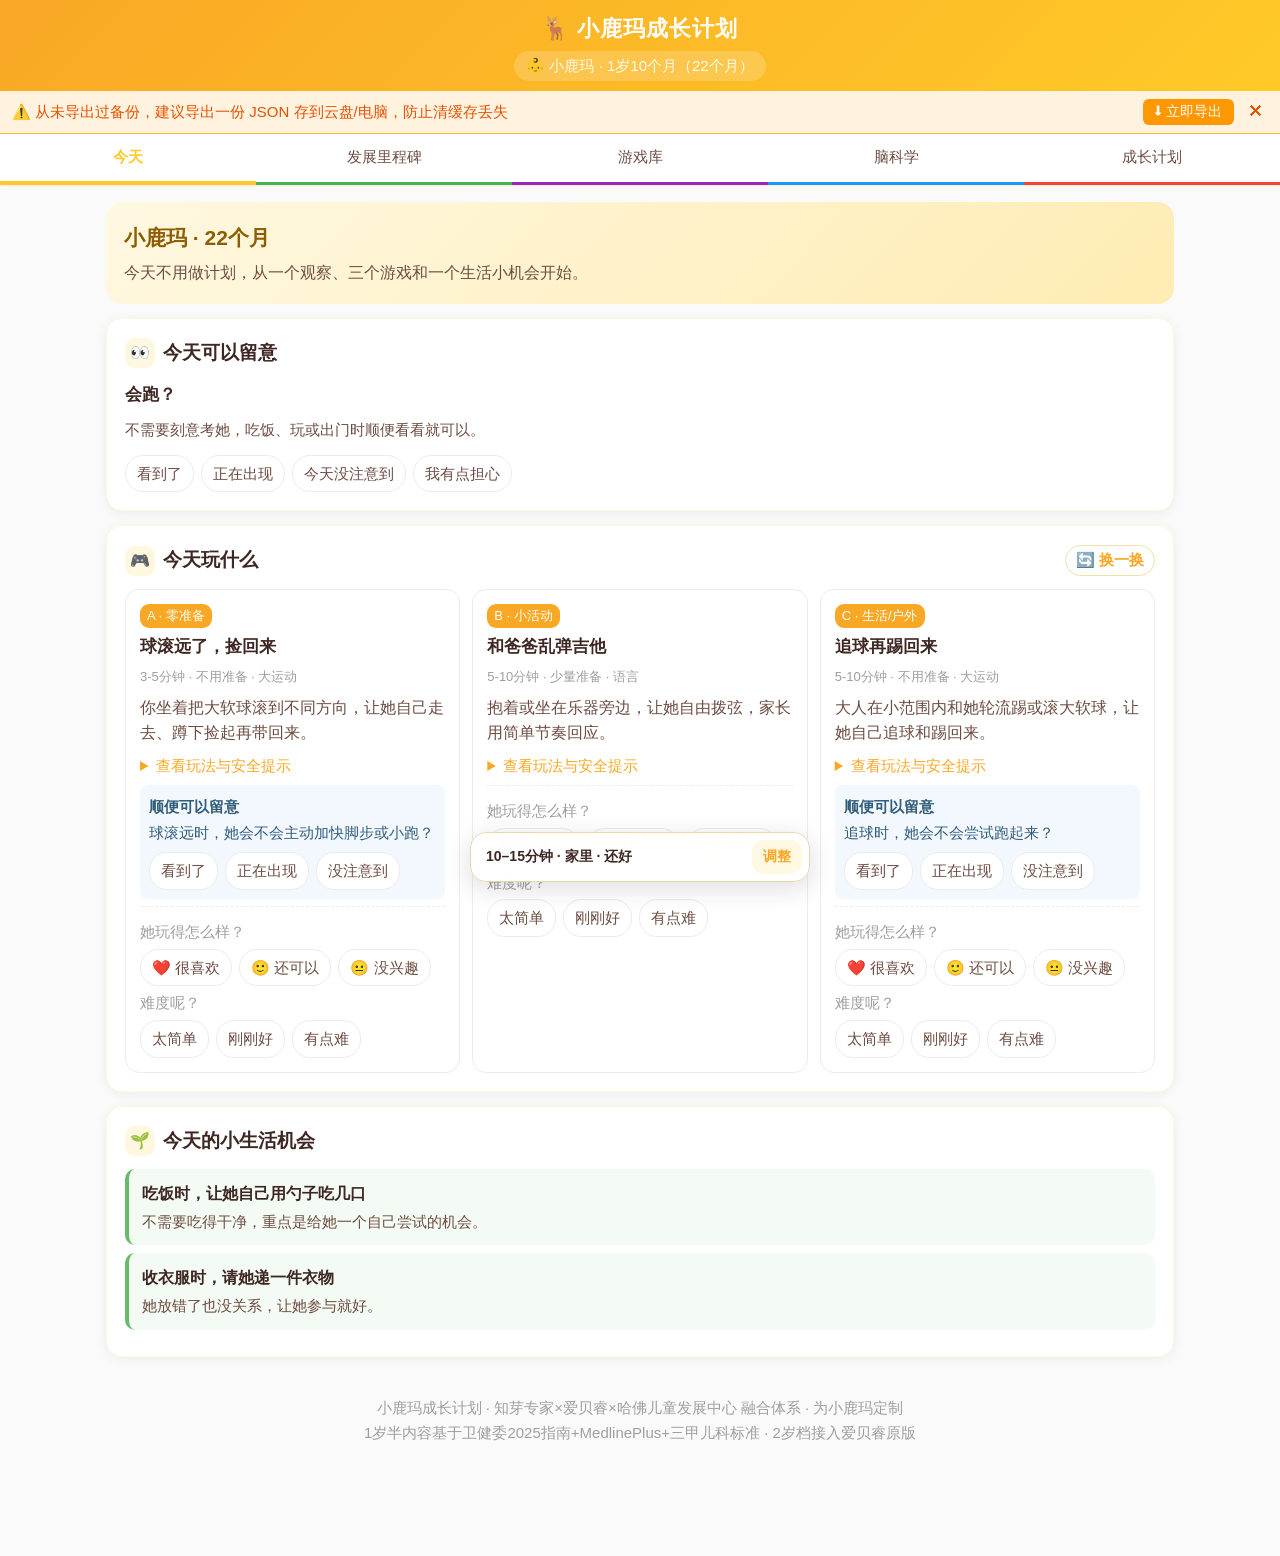
==== commit ac85ed2e: "完善今日推荐内容与移动端交互" ====
--- a/育儿系统看板.html
+++ b/育儿系统看板.html
@@ -216,6 +216,7 @@
 .today-hero{background:linear-gradient(135deg,#FFF8E1,#FFECB3);border-radius:var(--radius);padding:18px;margin-bottom:14px}
 .today-hero h2{font-size:21px;color:#8D5D00;margin-bottom:3px}.today-hero p{font-size:14px;color:var(--text-mid)}
 .today-card{border:1px solid color-mix(in srgb,var(--primary) 16%,#fff)}
+.today-card-title{justify-content:space-between}.today-card-title-main{display:flex;align-items:center;gap:8px}.today-refresh{border:1px solid color-mix(in srgb,var(--primary) 35%,var(--border));background:#fff;color:var(--primary-dark);border-radius:16px;padding:5px 10px;font-size:13px;font-weight:600;cursor:pointer;white-space:nowrap}.today-refresh:hover,.today-refresh:active{background:color-mix(in srgb,var(--primary) 12%,#fff)}
 .today-observe{font-size:17px;font-weight:600;line-height:1.65;margin-bottom:8px}.today-gentle{font-size:13px;color:var(--text-mid);margin-bottom:12px}
 .today-actions,.today-chips,.feedback-row{display:flex;gap:7px;flex-wrap:wrap}
 .today-actions button,.today-chip,.feedback-row button{border:1px solid var(--border);background:#fff;border-radius:18px;padding:7px 11px;font-size:13px;cursor:pointer;color:var(--text-mid)}
@@ -223,7 +224,7 @@
 .today-activity-grid{display:grid;grid-template-columns:repeat(3,1fr);gap:12px}@media(max-width:760px){.today-activity-grid{grid-template-columns:1fr}}
 .today-activity{border:1px solid var(--border);border-radius:14px;padding:14px;background:#fff;display:flex;flex-direction:column;gap:7px}
 .today-activity h3{font-size:17px;line-height:1.4}.today-slot{font-size:11px;color:#fff;background:var(--primary-dark);border-radius:9px;padding:1px 7px;align-self:flex-start}.today-meta{font-size:12px;color:var(--text-light)}
-.today-desc{font-size:14px;color:var(--text-mid);line-height:1.6}.today-why{font-size:12px;background:#F7F7F7;border-radius:8px;padding:8px;color:var(--text-mid);line-height:1.55}.today-why b{color:var(--text)}
+.today-desc{font-size:14px;color:var(--text-mid);line-height:1.6}.today-why{display:none}
 .today-detail summary{font-size:13px;color:var(--primary-dark);cursor:pointer}.today-detail ol{font-size:13px;color:var(--text-mid);padding-left:19px;margin:6px 0}.today-detail li{margin:3px 0}
 .observe-inline{background:#F3F8FF;border-radius:8px;padding:9px;font-size:13px;color:#315D7A}.observe-inline .today-actions{margin-top:7px}
 .feedback-box{border-top:1px dashed var(--border);padding-top:8px}.feedback-label{font-size:12px;color:var(--text-light);margin:4px 0}
@@ -260,6 +261,46 @@
 .arch-table th{background:color-mix(in srgb,var(--primary) 16%,#fff);color:var(--primary-dark)}
 .arch-note{font-size:14px;color:var(--text-mid);background:color-mix(in srgb,var(--primary) 8%,#fff);border-radius:10px;padding:10px 12px;margin-top:8px;white-space:pre-wrap}
 .arch-title{font-size:18px;font-weight:600;color:var(--primary-dark);margin:6px 0 2px}
+
+/* 阅读字号校准：手机上正文不低于 15–16px，紧凑徽标也保持可辨认 */
+.backup-bar,.wk-note-tip,.wk-focus-tip,.life-item .life-desc,
+.toy-item p,.day-card .gdesc,.game-card .gc-steps-title,
+.game-card .gc-principle,.history-note,.footer,.wk-bar-val,
+.obs-entry-grid label,.growth-detail ul,.obs-dim,.obs-sum-rec,
+.gc-safety,.today-gentle,.today-refresh,.today-detail summary,
+.today-detail ol,.observe-inline,.feedback-label,.life-opportunity p,
+.today-note,.saved-hint,.mini-btn,.wk-hist .hrow,.arch-table{
+  font-size:15px;
+}
+.wk-note-d,.md-desc,.md-h,.md-col ul,.wk-focus-d,
+.focus-item p,.game-card .gc-label,.game-card .gc-step,
+.qa-block .qa-scene,.score-table th,.wk-status,.wk-result-title,
+.wk-result-avg,.wk-bar-name,.wk-note,.obs-status,.obs-sum-title,
+.today-hero p,.today-desc,.today-settings,.setting-label,.arch-note{
+  font-size:16px;
+}
+.tag,.toy-tag,.source-badge,.day-card .day,.growth-state,
+.growth-evidence,.growth-recent,.obs-sum-name,.obs-sum-val,
+.today-slot,.today-meta{
+  font-size:13px;
+}
+.backup-bar .backup-btn,.obs-rec-btn{font-size:14px}
+.toy-item .toy-why{font-size:14px}
+.growth-detail h4,.obs-text,.life-opportunity b{font-size:16px}
+.growth-detail p{font-size:15px!important}
+.obs-btn,.today-actions button,.today-chip,.feedback-row button{
+  font-size:15px;
+  line-height:1.45;
+}
+.today-condition-summary,.today-condition-adjust{font-size:14px}
+
+@media(max-width:760px){
+  .card{padding:16px}
+  .today-activity{gap:9px;padding:16px}
+  .today-activity h3{font-size:18px}
+  .today-desc{line-height:1.7}
+  .today-actions button,.today-chip,.feedback-row button{padding:8px 12px}
+}
 @media print{
   .header,.nav,.footer,.no-print,.brain-subtabs{display:none!important}
   #page-brain{display:block!important}
@@ -299,7 +340,7 @@
 <div class="page active" id="page-home">
   <div class="today-hero"><h2>小鹿玛 · <span id="welcomeMonth">20</span>个月</h2><p>今天不用做计划，从一个观察、三个游戏和一个生活小机会开始。</p></div>
   <div class="card today-card"><div class="card-title"><span class="icon">👀</span>今天可以留意</div><div id="todayObservation"></div></div>
-  <div class="card today-card"><div class="card-title"><span class="icon">🎮</span>今天玩什么</div><div id="todayEnergyNote"></div><div class="today-activity-grid" id="todayActivities"></div></div>
+  <div class="card today-card"><div class="card-title today-card-title"><span class="today-card-title-main"><span class="icon">🎮</span>今天玩什么</span><button type="button" class="today-refresh" onclick="refreshTodayActivities()" aria-label="在当前条件下换一批游戏">🔄 换一换</button></div><div id="todayEnergyNote"></div><div class="today-activity-grid" id="todayActivities"></div></div>
   <div class="card today-card"><div class="card-title"><span class="icon">🌱</span>今天的小生活机会</div><div id="todayLife"></div></div>
 </div>
 
@@ -787,21 +828,49 @@
   '藏猫猫':{location:['indoor','outdoor'],prep_level:'none',cleanup_level:'none',noise_level:'low',caregiver_energy:'medium',caregiver_effort:'medium',interest_tags:['climbing'],slot:'zero',description:'在安全范围内轮流藏和找，找到就笑一笑。',observation_prompts:[]},
   '叠叠杯排序':{location:['indoor'],prep_level:'low',cleanup_level:'low',noise_level:'low',caregiver_energy:'low',caregiver_effort:'low',interest_tags:['sorting'],slot:'small',description:'家长坐在旁边，让她自己叠、拆和排列叠叠杯。',observation_prompts:[]},
   '简单指令互动':{location:['indoor','on_the_go'],prep_level:'none',cleanup_level:'none',noise_level:'low',caregiver_energy:'low',caregiver_effort:'low',interest_tags:['balls'],slot:'zero',description:'家长可以坐着说一个简短指令，完成后就停，不连续考她。',observation_prompts:[]},
-  '居家障碍闯关':{location:['indoor'],prep_level:'low',cleanup_level:'low',noise_level:'medium',caregiver_energy:'high',caregiver_effort:'high',interest_tags:['climbing'],slot:'small',description:'需要家长搭建路线、全程跟随保护并反复调整障碍。',observation_prompts:[]},
-  '靠垫桥':{location:['indoor'],prep_level:'low',cleanup_level:'low',noise_level:'medium',caregiver_energy:'high',caregiver_effort:'high',interest_tags:['climbing'],slot:'small',description:'需要家长搭好靠垫路线，在旁边跟随保护她跨越。',observation_prompts:[]},
+  '居家障碍闯关':{location:['indoor'],materials:'地面胶带、单层防滑软垫',prep_level:'low',cleanup_level:'low',noise_level:'medium',caregiver_energy:'high',caregiver_effort:'high',interest_tags:['climbing'],slot:'small',description:'只在地面设置绕行线和单层软垫，家长全程近距离跟随保护。',steps:['清空地面，用胶带贴出绕行线','只放一块不会滑动的薄软垫','让她绕过线、跨过软垫，不要跳','大人始终在一臂距离内保护'],safety_notes:'不使用桌椅、凳子、床或叠放家具；只做地面低矮路线。',observation_prompts:[]},
+  '靠垫桥':{location:['indoor'],materials:'防滑地垫、单层稳固软垫',prep_level:'low',cleanup_level:'low',noise_level:'medium',caregiver_energy:'high',caregiver_effort:'high',interest_tags:['climbing'],slot:'small',description:'在地面铺一块稳固软垫，让她走上、走下或跨过，家长近距离保护。',steps:['把单层软垫铺在防滑地面','先扶她试一次走上和走下','稳定后再让她自己跨过','大人不离开，不鼓励跑或跳'],safety_notes:'软垫必须单层、防滑、远离桌角和台阶；不堆高。',observation_prompts:[]},
+  '障碍爬行大冒险':{location:['indoor'],materials:'地面毯子、稳固纸箱通道',prep_level:'low',cleanup_level:'low',noise_level:'medium',caregiver_energy:'high',caregiver_effort:'high',interest_tags:['climbing'],slot:'small',description:'只在地面爬过毯子或宽大稳固的纸箱通道，需要家长全程跟随。',safety_notes:'通道必须宽敞透气、无订书钉和硬边；不使用家具搭建。',observation_prompts:[]},
+  '障碍跳跃游戏':{location:['indoor'],materials:'地面胶带线',prep_level:'low',cleanup_level:'low',noise_level:'medium',caregiver_energy:'high',caregiver_effort:'high',interest_tags:['climbing'],slot:'small',description:'24个月后可在平坦地面尝试跨线，她主动跳时再近距离保护，不要催。',safety_notes:'只用平面标记，不放立体障碍，不从高处往下跳。',observation_prompts:[{capability_id:'motor_jump',text:'她会不会主动尝试双脚同时离地？'}]},
   '家务变游戏':{location:['indoor'],prep_level:'low',cleanup_level:'low',noise_level:'medium',caregiver_energy:'medium',caregiver_effort:'medium',interest_tags:['sorting'],slot:'scene',description:'需要家长持续示范、轮流并带着完成整理。',observation_prompts:[]},
   '和爸爸乱弹吉他':{location:['indoor'],prep_level:'low',cleanup_level:'low',noise_level:'medium',caregiver_energy:'medium',caregiver_effort:'medium',interest_tags:['music'],slot:'small',description:'抱着或坐在乐器旁边，让她自由拨弦，家长用简单节奏回应。',observation_prompts:[]},
   '撕贴收纳':{location:['indoor'],prep_level:'low',cleanup_level:'low',noise_level:'low',caregiver_energy:'low',caregiver_effort:'low',interest_tags:['drawing'],slot:'small',description:'用大张安全纸材撕一撕、贴一贴，不要求做出固定图案。',observation_prompts:[]}
 };
+function grossMotorActivity(x){
+  var a=Object.assign({min_age_months:20,max_age_months:30,domains:['motor'],duration:{min:5,max:10,label:'5-10分钟'},location:['indoor'],materials:'无',prep_level:'none',cleanup_level:'none',noise_level:'low',caregiver_effort:'low',interest_tags:[],safety_level:'standard',safety_notes:'选择平整、防滑、无车辆与尖角的空间，大人保持可及距离。',description:'',steps:[],observation_prompts:[],slot:'small',source:'Phase 2 家庭活动内容补充',source_type:'product_content',active_movement:true},x);
+  a.caregiver_energy=a.caregiver_effort;
+  a.legacy={cat:'motor',mat:a.materials,steps:a.steps.join(' '),time:a.duration.label};
+  return a;
+}
+var GROSS_MOTOR_ACTIVITIES=[
+  grossMotorActivity({activity_id:'gm_roll_fetch',title:'球滚远了，捡回来',duration:{min:3,max:5,label:'3-5分钟'},materials:'大软球',interest_tags:['balls'],slot:'zero',description:'你坐着把大软球滚到不同方向，让她自己走去、蹲下捡起再带回来。',steps:['大人坐在地垫或沙发边','把软球滚到2–3米内的空地','等她自己走去捡球并回来','换一个方向，玩3–5轮就可以'],observation_prompts:[{capability_id:'motor_run',text:'球滚远时，她会不会主动加快脚步或小跑？'}]}),
+  grossMotorActivity({activity_id:'gm_soft_toy_delivery',title:'软玩具搬运站',min_age_months:18,materials:'轻篮子、大号软玩具',prep_level:'low',cleanup_level:'low',interest_tags:['animals'],description:'把几个轻软玩具从一个篮子搬到另一个位置，宝宝负责走和搬，大人坐着收货。',steps:['两个位置相距2–3米','一次只搬一件轻软物品','让她自己选先搬哪一件','搬3–5件即可结束'],safety_notes:'只用轻软、无小部件的物品，不搬重物、玻璃或装满东西的篮子。'}),
+  grossMotorActivity({activity_id:'gm_squat_basket',title:'蹲下捡进篮子',min_age_months:18,materials:'大号软玩具、轻篮子',prep_level:'low',cleanup_level:'low',interest_tags:['sorting'],description:'把几个大软玩具分散放在地面，让她走、蹲、捡、站起并放进篮子。',steps:['把3–5个大软玩具放在附近地面','大人坐着指一个目标','等她自己捡起并放进篮子','不求快，随时可以停'],safety_notes:'物品必须大于误吞尺寸、轻软无硬角；地面保持防滑。'}),
+  grossMotorActivity({activity_id:'gm_find_bear_return',title:'找到小熊送回来',min_age_months:18,materials:'熟悉的大号软玩具',interest_tags:['animals'],slot:'scene',description:'你坐着说“去把小熊拿来”，让她自己走去找、拿起、再走回来。',steps:['把熟悉玩具放在她看得到的安全位置','只说一个简短任务','等她自己走完往返','换一件物品再玩一次'],safety_notes:'物品放在地面或低处，不放到需要攀爬才能拿到的地方。'}),
+  grossMotorActivity({activity_id:'gm_seated_soft_kick',title:'坐着陪她踢软球',min_age_months:18,materials:'大软球',interest_tags:['balls'],description:'你坐在固定位置把软球轻轻滚过去，让她尝试踢、走去找球，你不需要跟着跑。',steps:['在空旷地面相距1–2米','将大软球慢慢滚到她脚边','等她自己尝试踢或推','球停下后让她捡回来'],safety_notes:'使用轻软大球，远离楼梯、玻璃和家具尖角。'}),
+  grossMotorActivity({activity_id:'gm_seated_body_copy',title:'坐着做身体动作',min_age_months:18,duration:{min:3,max:5,label:'3-5分钟'},interest_tags:['music'],slot:'zero',description:'大人可以坐着做举手、拍腿、踩脚和转身，让她站着自由模仿，不做复杂口令。',steps:['先做一个简单动作','等她看和尝试','再换一个动作','她想自己创作时就跟着她做']}),
+  grossMotorActivity({activity_id:'gm_music_walk_stop',title:'音乐走走停停',min_age_months:18,duration:{min:3,max:5,label:'3-5分钟'},materials:'短音乐',interest_tags:['music'],slot:'zero',description:'播放一小段音乐，让她自由走、摆动和拍手；音乐停时顺便停一下，不要求遵守规则。',steps:['清出一小块安全空地','播放30–60秒熟悉音乐','大人坐着拍手回应','停顿一下再继续，玩3轮即可']}),
+  grossMotorActivity({activity_id:'gm_push_empty_box',title:'推空纸箱送货',min_age_months:18,materials:'稳固的空纸箱',prep_level:'low',interest_tags:['vehicles'],description:'在平地上让她推一个轻的空纸箱前进，大人坐着指向终点即可。',steps:['检查纸箱无订书钉和硬边','纸箱保持空的，放在防滑地面','让她推到2–3米外的终点','推一两趟就可以'],safety_notes:'只用空、轻、无金属钉和破损边缘的纸箱；不让孩子坐进纸箱推拉。'}),
+  grossMotorActivity({activity_id:'gm_walk_from_stroller',title:'到安全处自己走一段',min_age_months:18,location:['outdoor','on_the_go'],slot:'scene',description:'到车辆隔离的平坦区域后，可以让她从推车下来自己走一小段，累了再坐车。',steps:['先选平坦、无车辆的安全区域','让她自己决定走快或走慢','大人在身边同速跟随','累了或不想走就回推车'],safety_notes:'必须远离车道、停车场、水边和楼梯；不把“坐推车”计作主动运动。'}),
+  grossMotorActivity({activity_id:'gm_walk_to_tree',title:'找一棵树走过去',min_age_months:18,location:['outdoor'],slot:'scene',description:'在安全空地选一棵不远的树当目标，让她自己走过去看一看，再走回来。',steps:['选择5–10米内、路面平坦的目标','指一指树，不连续催促','让她按自己的速度走过去','到达后摸摸树干再返回']}),
+  grossMotorActivity({activity_id:'gm_leaf_collect',title:'走走捡两三片大树叶',min_age_months:18,location:['outdoor'],materials:'地面上的大片落叶',cleanup_level:'low',interest_tags:['sorting'],slot:'scene',description:'让她在干净平坦的小范围里自己走、蹲下捡两三片大树叶，大人原地等她送回来。',steps:['选择干净、无车辆的草地或小路','只捡完整的大树叶','让她每次捡一片再送回来','捡两三片就结束，之后洗手'],safety_notes:'不捡果实、种子、蘑菇、带刺植物或动物粪便附近物品，不放入嘴里。'}),
+  grossMotorActivity({activity_id:'gm_garden_loop',title:'绕安全花坛走一圈',min_age_months:18,location:['outdoor'],slot:'scene',description:'选一个与车道隔离、边缘平整的花坛，让她按自己的节奏绕一小圈。',steps:['先检查路面和花坛边缘','大人在内侧慢慢跟随','让她自己决定停下或继续','只走一圈，不求速度'],safety_notes:'不选临近车道、有高台阶或带刺植物的花坛。'}),
+  grossMotorActivity({activity_id:'gm_chase_kick_ball',title:'追球再踢回来',caregiver_effort:'medium',location:['indoor','outdoor'],materials:'大软球',interest_tags:['balls'],slot:'scene',description:'大人在小范围内和她轮流踢或滚大软球，让她自己追球和踢回来。',steps:['在3–5米内的平坦空地开始','轻轻踢或滚球，不追求方向','跟着她移动，轮到时再把球送回','玩5–10分钟或她想停时结束'],observation_prompts:[{capability_id:'motor_run',text:'追球时，她会不会尝试跑起来？'}]}),
+  grossMotorActivity({activity_id:'gm_push_pull_walk',title:'推拉玩具散步',caregiver_effort:'medium',min_age_months:18,location:['indoor','outdoor'],materials:'稳固的适龄推拉玩具',interest_tags:['vehicles'],slot:'scene',description:'让她推着或拉着稳固的适龄玩具走一小段，大人在旁边同速跟随。',steps:['检查轮子、手柄和拉带完好','先在平坦地面慢走','让她自己转向和停下','走一个小往返即可'],safety_notes:'仅使用稳固适龄产品；拉带要短且在大人看护下使用，不缠绕颈部。'}),
+  grossMotorActivity({activity_id:'gm_gentle_slope',title:'小坡走上走下',caregiver_effort:'medium',location:['outdoor'],materials:'缓坡',interest_tags:['climbing'],slot:'scene',description:'在干燥、平缓、远离车辆的小坡上走上去再走下来，大人保持一臂距离。',steps:['选择短而缓的干燥坡面','先牵手走一次','她站稳后可松手在旁边保护','往返1–2次就结束'],safety_notes:'不选湿滑、陡峭、临近车道或下方有台阶的坡面。'}),
+  grossMotorActivity({activity_id:'gm_low_soft_course',title:'地面低矮软垫路线',caregiver_effort:'high',duration:{min:10,max:15,label:'10-15分钟'},materials:'地面胶带、单层防滑软垫',prep_level:'low',cleanup_level:'low',interest_tags:['climbing'],description:'在地面设一条绕线、跨单层软垫、走到终点的短路线，需要家长持续跟随保护。',steps:['清空地面上的硬物和杂物','用胶带标一条路线，加一块单层软垫','全程在她身边跟随','玩2–3轮就收起来'],safety_notes:'只用地面标记和单层防滑软垫；严禁桌椅、凳子、床、家具堆叠或高处跳下。'}),
+  grossMotorActivity({activity_id:'gm_multi_step_delivery',title:'多步骤软玩具搬运',caregiver_effort:'high',duration:{min:10,max:15,label:'10-15分钟'},materials:'轻篮子、大号软玩具',prep_level:'low',cleanup_level:'low',interest_tags:['animals','sorting'],description:'家长设置两个安全停靠点，陪她把软玩具分步送到终点，全程跟着走和调整任务。',steps:['只选轻软的大号玩具','设置起点、中转篮子和终点','和她一起完成搬、放、再搬','完成3件就结束'],safety_notes:'不搬重物、尖锐物、易碎物或含小部件的物品。'}),
+  grossMotorActivity({activity_id:'gm_low_step_up_down',title:'稳固低台阶上下',caregiver_effort:'high',location:['indoor','outdoor'],materials:'底层稳固台阶与扶手',interest_tags:['climbing'],slot:'scene',description:'在有牢固扶手的最低一级台阶练习上一阶、下一阶，家长近距离保护并及时停止。',steps:['只选最低一级、干燥防滑的台阶','让她扶牢固扶手或握住大人的手','一次只上一阶再下一阶','完成2–3次就结束'],safety_notes:'必须一对一近距离保护；不使用凳子、箱子或家具代替台阶，不连续爬高。',observation_prompts:[{capability_id:'motor_stairs',text:'扶好后，她会不会主动尝试迈上最低一级台阶？'}]})
+];
 function durationMaxMinutes(s){var nums=String(s||'').match(/\d+/g);if(!nums||!nums.length)return 10;return Math.max.apply(null,nums.map(Number));}
 function durationMinMinutes(s){var nums=String(s||'').match(/\d+/g);if(!nums||!nums.length)return 5;return Math.min.apply(null,nums.map(Number));}
 function activityId(name,index){return 'act_'+index+'_'+String(name||'activity').replace(/[^\w\u4e00-\u9fa5]+/g,'_');}
 function normalizeActivity(g,index){
   var o=ACTIVITY_OVERRIDES[g.name]||{},min=ageMinMonths(g.age),max=min>=36?min+23:min+17,dmax=durationMaxMinutes(g.time),dmin=durationMinMinutes(g.time),slot=o.slot||(dmax<=5?'zero':'small');
   var duration=o.duration||(slot==='zero'?{min:Math.min(dmin,3),max:5,label:'3-5分钟'}:{min:dmin,max:dmax,label:g.time||'5-10分钟'});
-  return {activity_id:activityId(g.name,index),title:g.name,min_age_months:min,max_age_months:max,domains:[g.cat==='mem'?'cog':g.cat],duration:duration,location:o.location||['indoor'],materials:g.mat||'无',prep_level:o.prep_level||((g.mat||'').indexOf('无')>=0?'none':'low'),cleanup_level:o.cleanup_level||'low',noise_level:o.noise_level||'low',caregiver_energy:o.caregiver_energy||'medium',caregiver_effort:o.caregiver_effort||o.caregiver_energy||'medium',interest_tags:o.interest_tags||[],safety_level:unsafeForAge(g)?'blocked':'standard',safety_notes:unsafeForAge(g)?'不适合3岁以下儿童':'使用适龄、完好的大尺寸材料，全程保持在身边',source:g.src||'现有活动库',source_type:g.src?'reference_content':'product_content',description:o.description||('用'+(g.mat||'家中常见物品')+'轻松玩一会儿。'),steps:String(g.steps||'').split(/\s+(?=\d+[.\u3001])/).map(function(x){return x.replace(/^\d+[.\u3001]?/,'').trim();}).filter(Boolean),observation_prompts:o.observation_prompts||[],slot:slot,legacy:g};
-}
-function activityCatalog(){return allGames.map(normalizeActivity);}
+  return {activity_id:activityId(g.name,index),title:g.name,min_age_months:min,max_age_months:max,domains:[g.cat==='mem'?'cog':g.cat],duration:duration,location:o.location||['indoor'],materials:o.materials||g.mat||'无',prep_level:o.prep_level||((g.mat||'').indexOf('无')>=0?'none':'low'),cleanup_level:o.cleanup_level||'low',noise_level:o.noise_level||'low',caregiver_energy:o.caregiver_energy||'medium',caregiver_effort:o.caregiver_effort||o.caregiver_energy||'medium',interest_tags:o.interest_tags||[],safety_level:o.safety_level||(unsafeForAge(g)?'blocked':'standard'),safety_notes:o.safety_notes||(unsafeForAge(g)?'不适合3岁以下儿童':'使用适龄、完好的大尺寸材料，全程保持在身边'),source:g.src||'现有活动库',source_type:g.src?'reference_content':'product_content',description:o.description||('用'+(g.mat||'家中常见物品')+'轻松玩一会儿。'),steps:o.steps||String(g.steps||'').split(/\s+(?=\d+[.\u3001])/).map(function(x){return x.replace(/^\d+[.\u3001]?/,'').trim();}).filter(Boolean),observation_prompts:o.observation_prompts||[],slot:slot,active_movement:g.cat==='motor',legacy:g};
+}
+function activityCatalog(){return allGames.map(normalizeActivity).concat(GROSS_MOTOR_ACTIVITIES.map(function(a){return Object.assign({},a,{duration:Object.assign({},a.duration),location:a.location.slice(),domains:a.domains.slice(),interest_tags:a.interest_tags.slice(),steps:a.steps.slice(),observation_prompts:a.observation_prompts.slice(),legacy:Object.assign({},a.legacy)});}));}
 function loadTodayPrefs(){try{var p=JSON.parse(localStorage.getItem(TODAY_PREFS_KEY)||'{}');return {duration:['5','10_15','20_plus'].indexOf(p.duration)>=0?p.duration:TODAY_DEFAULTS.duration,context:['home','outdoor','on_the_go'].indexOf(p.context)>=0?p.context:TODAY_DEFAULTS.context,energy:['low','medium','high'].indexOf(p.energy)>=0?p.energy:TODAY_DEFAULTS.energy,interests:Array.isArray(p.interests)?p.interests.filter(function(x){return INTEREST_LABELS[x];}):[]};}catch(e){return Object.assign({},TODAY_DEFAULTS);}}
 function saveTodayPrefs(p){localStorage.setItem(TODAY_PREFS_KEY,JSON.stringify(p));}
 function loadActivityFeedback(){return safeJsonArray(ACTIVITY_FEEDBACK_KEY);}
@@ -836,13 +905,22 @@
   else if(prefs.energy==='medium'&&a.caregiver_effort==='medium')s+=6;
   else if(prefs.energy==='high'){if(a.caregiver_effort==='high'){s+=18;why.push('今天有精力，可以多一些身体参与');}else if(a.caregiver_effort==='medium')s+=8;if(a.domains.indexOf('motor')>=0)s+=6;if(a.prep_level==='low')s+=3;}
   var learned=learnedInterestTags(referenceDate),interests=(prefs.interests||[]).filter(function(t){return a.interest_tags.indexOf(t)>=0;}),learnedHit=learned.filter(function(t){return a.interest_tags.indexOf(t)>=0;});if(interests.length){s+=24+Math.min(6,(interests.length-1)*3);why.push('优先匹配你选的兴趣');}else if(learnedHit.length){s+=5;why.push('近期同类活动玩得很开心');}
-  var domain=a.domains[0],st=states&&states[domain],recentEvidence=recentDomainEvidence(domain,referenceDate);if(st&&st.key==='unknown'&&st.evidenceLevel==='low'&&a.observation_prompts.length){s+=5;why.push('最近'+DOMAIN_META[domain].name.slice(2)+'方面记录较少，可以顺便留意');}else if(recentEvidence.some(function(e){return e.evidence_type==='emerging';})){s+=6;why.push('最近这方面有正在出现的表现');}
+  var domain=a.domains[0],st=states&&states[domain],recentEvidence=recentDomainEvidence(domain,referenceDate);if(st&&st.key==='unknown'&&st.evidenceLevel==='low'&&a.observation_prompts.length){s+=5;why.push('最近'+DOMAIN_META[domain].name.slice(2).trim()+'方面记录较少，可以顺便留意');}else if(recentEvidence.some(function(e){return e.evidence_type==='emerging';})){s+=6;why.push('最近这方面有正在出现的表现');}
   var f=feedbackSummary(a.activity_id,referenceDate);if(f.recent){s-=30*f.recent;why.push('最近玩过，今天降低重复');}if(f.liked){s+=Math.min(8,f.liked*3);why.push('之前很喜欢');}if(f.disliked)s-=18;if(f.simple)s-=10;
   return {score:s,reasons:why};
 }
+function rankedActivityCandidates(prefs,age,referenceDate,states){
+  prefs=prefs||loadTodayPrefs();age=age==null?ageInfo().totM:age;referenceDate=referenceDate||fmt(new Date());states=states||currentDomainStates();
+  return energyCandidatePool(eligibleActivities(age,prefs),prefs).map(function(a){var r=activityScore(a,age,prefs,states,referenceDate);a._score=r.score;a._reasons=r.reasons;return a;}).sort(function(a,b){return b._score-a._score||a.activity_id.localeCompare(b.activity_id);});
+}
+function selectActivityBatch(ranked,excludedIds){
+  var excluded={};(excludedIds||[]).forEach(function(id){excluded[id]=true;});var available=ranked.filter(function(a){return !excluded[a.activity_id];}),out=[];
+  ['zero','small','scene'].forEach(function(slot){var x=available.find(function(a){return a.slot===slot&&out.indexOf(a)<0;});if(x)out.push(x);});
+  available.forEach(function(a){if(out.length<3&&out.indexOf(a)<0)out.push(a);});return out.slice(0,3);
+}
 function recommendActivities(prefs,age,referenceDate,states){
-  prefs=prefs||loadTodayPrefs();age=age==null?ageInfo().totM:age;referenceDate=referenceDate||fmt(new Date());states=states||currentDomainStates();
-  var ranked=energyCandidatePool(eligibleActivities(age,prefs),prefs).map(function(a){var r=activityScore(a,age,prefs,states,referenceDate);a._score=r.score;a._reasons=r.reasons;return a;}).sort(function(a,b){return b._score-a._score||a.activity_id.localeCompare(b.activity_id);}),out=[];
+  var ranked=rankedActivityCandidates(prefs,age,referenceDate,states);
+  var out=[];
   ['zero','small','scene'].forEach(function(slot){var x=ranked.find(function(a){return a.slot===slot&&out.indexOf(a)<0;});if(x)out.push(x);});
   ranked.forEach(function(a){if(out.length<3&&out.indexOf(a)<0)out.push(a);});return out.slice(0,3);
 }
@@ -853,7 +931,19 @@
   if(plan&&plan.date===referenceDate&&plan.signature===signature&&Array.isArray(plan.activity_ids)&&plan.activity_ids.length&&plan.activity_ids.every(function(id){return eligible[id];})){
     return plan.activity_ids.map(function(id){var a=eligible[id],r=activityScore(a,age,prefs,states,referenceDate);a._score=r.score;a._reasons=r.reasons;return a;});
   }
-  var items=recommendActivities(prefs,age,referenceDate,states);localStorage.setItem(TODAY_PLAN_KEY,JSON.stringify({date:referenceDate,signature:signature,activity_ids:items.map(function(a){return a.activity_id;})}));return items;
+  var items=recommendActivities(prefs,age,referenceDate,states),ids=items.map(function(a){return a.activity_id;});localStorage.setItem(TODAY_PLAN_KEY,JSON.stringify({date:referenceDate,signature:signature,activity_ids:ids,seen_activity_ids:ids.slice()}));return items;
+}
+function refreshTodayActivityBatch(prefs,age,referenceDate,states){
+  prefs=prefs||loadTodayPrefs();age=age==null?ageInfo().totM:age;referenceDate=referenceDate||fmt(new Date());states=states||currentDomainStates();
+  var current=todayRecommendations(prefs,age,referenceDate,states),currentIds=current.map(function(a){return a.activity_id;}),signature=todayPlanSignature(prefs,age),plan=null;try{plan=JSON.parse(localStorage.getItem(TODAY_PLAN_KEY)||'null');}catch(e){}
+  var seen=plan&&plan.date===referenceDate&&plan.signature===signature&&Array.isArray(plan.seen_activity_ids)?plan.seen_activity_ids.slice():currentIds.slice(),ranked=rankedActivityCandidates(prefs,age,referenceDate,states),next=selectActivityBatch(ranked,seen);
+  if(next.length<3){seen=currentIds.slice();next=selectActivityBatch(ranked,currentIds);}
+  if(!next.length)return current;
+  ranked.forEach(function(a){if(next.length<3&&next.indexOf(a)<0)next.push(a);});next=next.slice(0,3);
+  var nextIds=next.map(function(a){return a.activity_id;});nextIds.forEach(function(id){if(seen.indexOf(id)<0)seen.push(id);});localStorage.setItem(TODAY_PLAN_KEY,JSON.stringify({date:referenceDate,signature:signature,activity_ids:nextIds,seen_activity_ids:seen,refreshedAt:Date.now()}));return next;
+}
+function refreshTodayActivities(){
+  refreshTodayActivityBatch();renderTodayActivities();
 }
 function currentDomainStates(){var x={};DOMAIN_IDS.forEach(function(d){x[d]=domainState(d);});return x;}
 function activityById(id){return activityCatalog().find(function(a){return a.activity_id===id;})||null;}
@@ -891,7 +981,7 @@
 function renderTodayObservation(){var box=document.getElementById('todayObservation');if(!box)return;var pick=selectTodayObservation(),c=pick&&pick.capability;if(!c){box.innerHTML='<div class="today-gentle">今天没有需要特别留意的项目，跟着她玩就好。</div>';return;}var future=capabilityPhase(c,ageInfo().totM)==='future';box.innerHTML='<div class="today-observe">'+esc(c.label)+'？</div><div class="today-gentle">'+(future?'这只是提前自然留意，不代表现在应该会。':'不需要刻意考她，吃饭、玩或出门时顺便看看就可以。')+'</div><div class="today-actions"><button onclick="respondTodayObservation(\''+c.capability_id+'\',\'observed\')">看到了</button><button onclick="respondTodayObservation(\''+c.capability_id+'\',\'emerging\')">正在出现</button><button onclick="respondTodayObservation(\''+c.capability_id+'\',\'unobserved\')">今天没注意到</button><button onclick="respondTodayObservation(\''+c.capability_id+'\',\'concern\')">我有点担心</button></div>';
 }
 function activityStepsHtml(a){return (a.steps.length?a.steps:['跟着孩子的兴趣开始，玩5–10分钟就可以。']).map(function(x){return '<li>'+esc(x)+'</li>';}).join('');}
-function renderTodayActivities(){var box=document.getElementById('todayActivities');if(!box)return;var p=loadTodayPrefs(),today=fmt(new Date()),items=todayRecommendations(p,ageInfo().totM,today,currentDomainStates()),fb=loadActivityFeedback();document.getElementById('todayEnergyNote').innerHTML=p.energy==='low'?'<div class="today-note">今天给你选了几个尽量不用准备、也不太费大人的活动。</div>':'';if(!items.length){box.innerHTML='<div class="today-gentle">当前条件下没有合适的安全活动，可以放宽时间或切换场景。</div>';return;}var slots={zero:'A · 零准备',small:'B · 小活动',scene:'C · 生活/户外'};box.innerHTML=items.map(function(a){var row=fb.find(function(x){return x.activity_id===a.activity_id&&x.date===today;})||{},op=a.observation_prompts[0],why=a._reasons.filter(function(x){return x.indexOf('最近玩过')<0;}).slice(0,4).join(' · ');return '<article class="today-activity"><span class="today-slot">'+(slots[a.slot]||'今日活动')+'</span><h3>'+esc(a.title)+'</h3><div class="today-meta">'+esc(a.duration.label)+' · '+(a.prep_level==='none'?'不用准备':'少量准备')+' · '+esc(catLabel[a.legacy.cat]||'综合')+'</div><div class="today-desc">'+esc(a.description)+'</div><div class="today-why"><b>为什么今天推荐：</b>'+esc(why)+'</div><details class="today-detail"><summary>查看玩法与安全提示</summary><ol>'+activityStepsHtml(a)+'</ol><div class="gc-safety">'+esc(a.safety_notes)+'</div></details>'+(op?'<div class="observe-inline"><b>顺便可以留意</b><br>'+esc(op.text)+'<div class="today-actions"><button onclick="recordActivityObservation(\''+a.activity_id+'\',\''+op.capability_id+'\',\'observed\')">看到了</button><button onclick="recordActivityObservation(\''+a.activity_id+'\',\''+op.capability_id+'\',\'emerging\')">正在出现</button><button onclick="recordActivityObservation(\''+a.activity_id+'\',\''+op.capability_id+'\',\'unobserved\')">没注意到</button></div></div>':'')+'<div class="feedback-box"><div class="feedback-label">她玩得怎么样？</div><div class="feedback-row"><button class="'+(row.enjoyment==='love'?'active':'')+'" onclick="updateActivityFeedback(\''+a.activity_id+'\',\'enjoyment\',\'love\')">❤️ 很喜欢</button><button class="'+(row.enjoyment==='okay'?'active':'')+'" onclick="updateActivityFeedback(\''+a.activity_id+'\',\'enjoyment\',\'okay\')">🙂 还可以</button><button class="'+(row.enjoyment==='no_interest'?'active':'')+'" onclick="updateActivityFeedback(\''+a.activity_id+'\',\'enjoyment\',\'no_interest\')">😐 没兴趣</button></div><div class="feedback-label">难度呢？</div><div class="feedback-row"><button class="'+(row.difficulty==='easy'?'active':'')+'" onclick="updateActivityFeedback(\''+a.activity_id+'\',\'difficulty\',\'easy\')">太简单</button><button class="'+(row.difficulty==='just_right'?'active':'')+'" onclick="updateActivityFeedback(\''+a.activity_id+'\',\'difficulty\',\'just_right\')">刚刚好</button><button class="'+(row.difficulty==='hard'?'active':'')+'" onclick="updateActivityFeedback(\''+a.activity_id+'\',\'difficulty\',\'hard\')">有点难</button></div></div></article>';}).join('');}
+function renderTodayActivities(){var box=document.getElementById('todayActivities');if(!box)return;var refreshHint=document.getElementById('todayRefreshHint');if(refreshHint)refreshHint.textContent='';var p=loadTodayPrefs(),today=fmt(new Date()),items=todayRecommendations(p,ageInfo().totM,today,currentDomainStates()),fb=loadActivityFeedback();document.getElementById('todayEnergyNote').innerHTML=p.energy==='low'?'<div class="today-note">今天给你选了几个尽量不用准备、也不太费大人的活动。</div>':'';if(!items.length){box.innerHTML='<div class="today-gentle">当前条件下没有合适的安全活动，可以放宽时间或切换场景。</div>';return;}var slots={zero:'A · 零准备',small:'B · 小活动',scene:'C · 生活/户外'};box.innerHTML=items.map(function(a){var row=fb.find(function(x){return x.activity_id===a.activity_id&&x.date===today;})||{},op=a.observation_prompts[0],why=a._reasons.filter(function(x){return x.indexOf('最近玩过')<0;}).slice(0,4).join(' · ');return '<article class="today-activity"><span class="today-slot">'+(slots[a.slot]||'今日活动')+'</span><h3>'+esc(a.title)+'</h3><div class="today-meta">'+esc(a.duration.label)+' · '+(a.prep_level==='none'?'不用准备':'少量准备')+' · '+esc(catLabel[a.legacy.cat]||'综合')+'</div><div class="today-desc">'+esc(a.description)+'</div><div class="today-why"><b>为什么今天推荐：</b>'+esc(why)+'</div><details class="today-detail"><summary>查看玩法与安全提示</summary><ol>'+activityStepsHtml(a)+'</ol><div class="gc-safety">'+esc(a.safety_notes)+'</div></details>'+(op?'<div class="observe-inline"><b>顺便可以留意</b><br>'+esc(op.text)+'<div class="today-actions"><button onclick="recordActivityObservation(\''+a.activity_id+'\',\''+op.capability_id+'\',\'observed\')">看到了</button><button onclick="recordActivityObservation(\''+a.activity_id+'\',\''+op.capability_id+'\',\'emerging\')">正在出现</button><button onclick="recordActivityObservation(\''+a.activity_id+'\',\''+op.capability_id+'\',\'unobserved\')">没注意到</button></div></div>':'')+'<div class="feedback-box"><div class="feedback-label">她玩得怎么样？</div><div class="feedback-row"><button class="'+(row.enjoyment==='love'?'active':'')+'" onclick="updateActivityFeedback(\''+a.activity_id+'\',\'enjoyment\',\'love\')">❤️ 很喜欢</button><button class="'+(row.enjoyment==='okay'?'active':'')+'" onclick="updateActivityFeedback(\''+a.activity_id+'\',\'enjoyment\',\'okay\')">🙂 还可以</button><button class="'+(row.enjoyment==='no_interest'?'active':'')+'" onclick="updateActivityFeedback(\''+a.activity_id+'\',\'enjoyment\',\'no_interest\')">😐 没兴趣</button></div><div class="feedback-label">难度呢？</div><div class="feedback-row"><button class="'+(row.difficulty==='easy'?'active':'')+'" onclick="updateActivityFeedback(\''+a.activity_id+'\',\'difficulty\',\'easy\')">太简单</button><button class="'+(row.difficulty==='just_right'?'active':'')+'" onclick="updateActivityFeedback(\''+a.activity_id+'\',\'difficulty\',\'just_right\')">刚刚好</button><button class="'+(row.difficulty==='hard'?'active':'')+'" onclick="updateActivityFeedback(\''+a.activity_id+'\',\'difficulty\',\'hard\')">有点难</button></div></div></article>';}).join('');}
 function renderTodayLife(){var box=document.getElementById('todayLife');if(!box)return;box.innerHTML=lifeRecommendations(loadTodayPrefs()).map(function(x){return '<div class="life-opportunity"><b>'+esc(x.title)+'</b><p>'+esc(x.text)+'</p></div>';}).join('');}
 function renderTodaySettings(){var box=document.getElementById('todaySettings');if(!box)return;var p=loadTodayPrefs();renderTodayPrefsSummary(p);function chips(field,items){return '<div class="today-chips">'+items.map(function(x){return '<button type="button" class="today-chip '+(p[field]===x[0]?'active':'')+'" onclick="setTodayPreference(\''+field+'\',\''+x[0]+'\',this)">'+x[1]+'</button>';}).join('')+'</div>';}box.innerHTML='<div class="setting-group"><div class="setting-label">我现在有多久？</div>'+chips('duration',[['5','5分钟'],['10_15','10–15分钟'],['20_plus','20分钟以上']])+'</div><div class="setting-group"><div class="setting-label">现在在哪里？</div>'+chips('context',[['home','家里'],['outdoor','户外'],['on_the_go','出门中']])+'</div><div class="setting-group"><div class="setting-label">我今天的精力</div>'+chips('energy',[['low','很累'],['medium','还好'],['high','有精力']])+'</div><div class="setting-group"><div class="setting-label">她最近感兴趣（可多选）</div><div class="today-chips">'+Object.keys(INTEREST_LABELS).map(function(t){return '<button type="button" class="today-chip '+(p.interests.indexOf(t)>=0?'active':'')+'" aria-pressed="'+(p.interests.indexOf(t)>=0?'true':'false')+'" onclick="toggleTodayInterest(\''+t+'\',this)">'+INTEREST_LABELS[t]+'</button>';}).join('')+'</div></div>';}
 function renderToday(){renderTodayObservation();renderTodayActivities();renderTodayLife();renderTodaySettings();}
@@ -1029,7 +1119,7 @@
   renderGames();
 }
 var HAZARD_WORDS=['豆','米','珠','币','扣子','吸管','牙签','剪刀','烤箱','麦圈','弹珠','小颗粒','玻璃','蜡烛','针'];
-var BLOCKED_UNDER3_WORDS=['豆','米粒','小玩具','珠','硬币','扣子','吸管','牙签','剪刀','麦圈','弹珠','小颗粒','宝石贴','溜溜眼','绒球','棉花球'];
+var BLOCKED_UNDER3_WORDS=['豆','米粒','小玩具','珠','硬币','扣子','吸管','牙签','剪刀','麦圈','弹珠','小颗粒','宝石贴','溜溜眼','绒球','棉花球','泡泡包装'];
 function ageMinMonths(label){var m=String(label||'').match(/(\d+)月/);if(m)return +m[1];var y=String(label||'').match(/(\d+)岁/);return y?+y[1]*12:0;}
 function unsafeForAge(g){
   var s=(g.name||'')+(g.mat||'')+(g.steps||'');
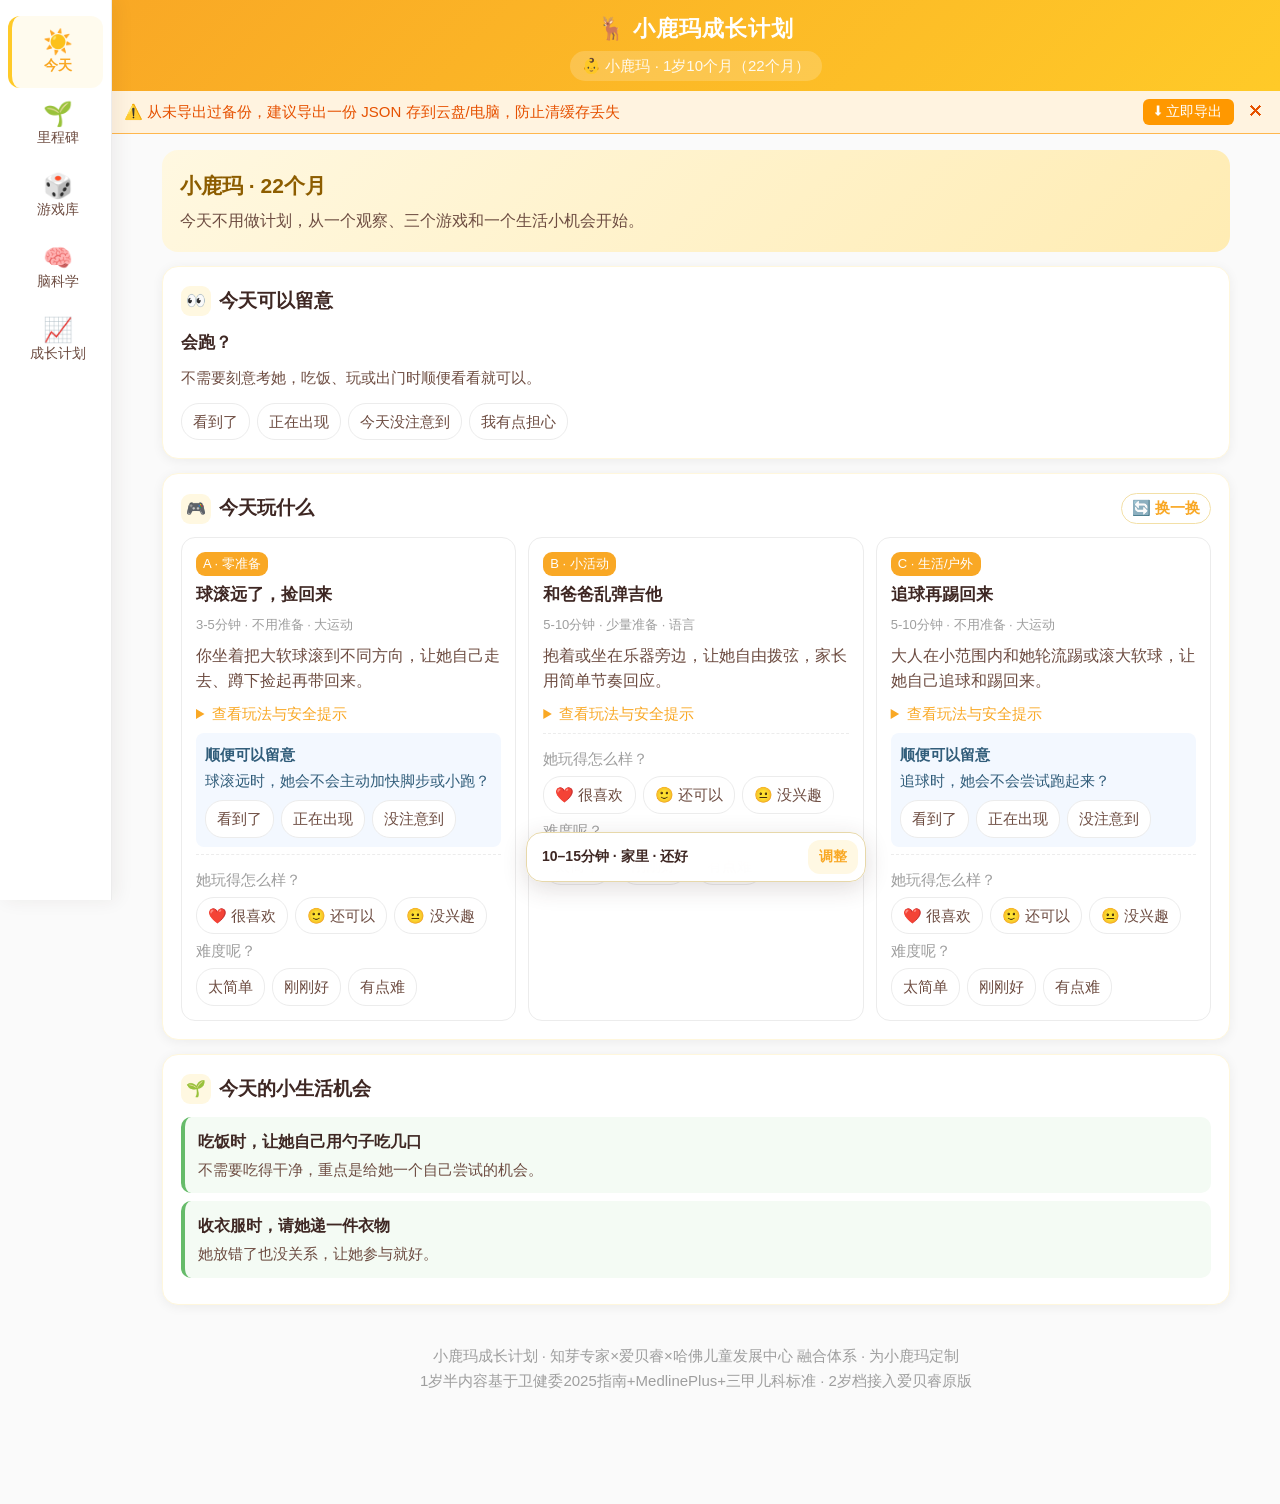
==== commit b3dd60f4: "重做响应式主导航" ====
--- a/育儿系统看板.html
+++ b/育儿系统看板.html
@@ -13,20 +13,21 @@
   --radius:16px; --shadow:0 2px 12px rgba(0,0,0,0.06);
 }
 *{margin:0;padding:0;box-sizing:border-box}
-body{font-family:-apple-system,BlinkMacSystemFont,"PingFang SC","Microsoft YaHei",sans-serif;background:var(--bg);color:var(--text);line-height:1.7;font-size:17px}
+body{font-family:-apple-system,BlinkMacSystemFont,"PingFang SC","Microsoft YaHei",sans-serif;background:var(--bg);color:var(--text);line-height:1.7;font-size:17px;padding-bottom:calc(72px + env(safe-area-inset-bottom,0px))}
 .header{background:linear-gradient(135deg,var(--primary-dark) 0%,var(--primary) 100%);color:#fff;padding:10px 20px;text-align:center}
 .header h1{font-size:22px;margin-bottom:4px;letter-spacing:1px}
 .header .baby-info{font-size:15px;opacity:.92;display:flex;justify-content:center;gap:16px;flex-wrap:wrap}
 .header .baby-info span{background:rgba(255,255,255,.2);padding:2px 12px;border-radius:20px}
-.nav{background:var(--card);display:flex;overflow-x:auto;border-bottom:1px solid var(--border);position:sticky;top:0;z-index:100;box-shadow:0 1px 8px rgba(255,193,7,0.08)}
+.nav{background:rgba(255,255,255,.97);display:grid;grid-template-columns:repeat(5,minmax(0,1fr));position:fixed;left:0;right:0;bottom:0;z-index:250;height:calc(64px + env(safe-area-inset-bottom,0px));padding-bottom:env(safe-area-inset-bottom,0px);border-top:1px solid var(--border);box-shadow:0 -4px 18px rgba(62,39,35,.1);backdrop-filter:blur(14px)}
 .backup-bar{display:flex;align-items:center;gap:10px;padding:8px 12px;background:#FFF3E0;border-bottom:1px solid #FFB74D;font-size:13px;color:#E65100}
 .backup-bar .backup-msg{flex:1;line-height:1.4}
 .backup-bar .backup-btn{padding:4px 12px;background:#FF9800;color:#fff;border:none;border-radius:6px;font-size:12px;cursor:pointer;flex-shrink:0}
 .backup-bar .backup-btn:hover{background:#E65100}
 .backup-bar .backup-x{background:none;border:none;font-size:16px;color:#E65100;cursor:pointer;padding:0 4px;flex-shrink:0;line-height:1}
-.nav button{flex:1;min-width:78px;padding:14px 6px;border:none;background:none;font-size:15px;color:var(--text-mid);cursor:pointer;border-bottom:3px solid var(--mc,transparent);white-space:nowrap;transition:all .2s}
-.nav button.active{color:var(--mc);border-bottom-color:var(--mc);border-bottom-width:4px;font-weight:600}
+.nav button{min-width:0;padding:6px 2px 5px;border:none;border-top:3px solid transparent;background:none;font-family:inherit;font-size:13px;line-height:1.15;color:var(--text-mid);cursor:pointer;white-space:nowrap;transition:background .2s,color .2s,border-color .2s;display:flex;flex-direction:column;align-items:center;justify-content:center;gap:3px}
+.nav button.active{color:var(--primary-dark);border-top-color:var(--mc);font-weight:700;background:color-mix(in srgb,var(--mc) 8%,#fff)}
 .nav button:hover{background:color-mix(in srgb,var(--primary) 12%,#fff)}
+.nav-icon{font-size:21px;line-height:1}.nav-label{display:block}
 .container{max-width:1100px;margin:0 auto;padding:16px}
 .page{display:none;animation:fade .3s}
 .page.active{display:block}
@@ -232,13 +233,13 @@
 .today-condition-dock{position:fixed;left:50%;bottom:calc(10px + env(safe-area-inset-bottom,0px));transform:translateX(-50%);z-index:220;width:min(340px,calc(100% - 32px));height:50px;border:1px solid color-mix(in srgb,var(--primary) 28%,#ddd);border-radius:16px;background:rgba(255,255,255,.96);box-shadow:0 6px 24px rgba(62,39,35,.16);display:flex;align-items:center;padding:0 7px 0 15px;backdrop-filter:blur(12px)}
 .today-condition-dock button{width:100%;height:100%;border:0;background:none;display:flex;align-items:center;justify-content:space-between;gap:10px;font:inherit;cursor:pointer;color:var(--text)}
 .today-condition-summary{font-size:13px;font-weight:600;white-space:nowrap;overflow:hidden;text-overflow:ellipsis}.today-condition-adjust{font-size:13px;color:var(--primary-dark);font-weight:700;background:color-mix(in srgb,var(--primary) 13%,#fff);padding:5px 11px;border-radius:12px;flex-shrink:0}
-body.today-dock-visible .container{padding-bottom:calc(86px + env(safe-area-inset-bottom,0px))}
+body.today-dock-visible .container{padding-bottom:calc(148px + env(safe-area-inset-bottom,0px))}
 .today-sheet-backdrop{position:fixed;inset:0;z-index:300;background:rgba(40,28,24,.38);display:none;align-items:flex-end;justify-content:center}.today-sheet-backdrop.open{display:flex}
 .today-sheet{width:min(680px,100%);max-height:min(82vh,720px);overflow-y:auto;overscroll-behavior:contain;background:#fff;border-radius:20px 20px 0 0;padding:8px 18px calc(18px + env(safe-area-inset-bottom,0px));box-shadow:0 -8px 30px rgba(0,0,0,.16)}
 .today-sheet-handle{width:38px;height:4px;background:#D7D2CF;border-radius:4px;margin:2px auto 10px}.today-sheet-head{display:flex;align-items:center;justify-content:space-between;gap:12px;margin-bottom:4px}.today-sheet-head h3{font-size:18px}.today-sheet-close{border:0;background:#F3F3F3;border-radius:50%;width:32px;height:32px;font-size:18px;cursor:pointer;color:var(--text-mid)}
 .today-sheet-done{width:100%;margin-top:16px;border:0;border-radius:12px;background:var(--primary);color:#fff;font-size:16px;font-weight:600;padding:11px;cursor:pointer}
 .today-settings{font-size:14px}.setting-group{margin-top:14px}.setting-label{font-size:13px;color:var(--text-mid);font-weight:600;margin-bottom:6px}.interest-chip input{display:none}
-@media(min-width:760px){.today-condition-dock{bottom:18px}.today-sheet{margin-bottom:16px;border-radius:20px;max-height:76vh}.today-sheet-backdrop{align-items:flex-end}}
+@media(min-width:760px){.today-sheet{margin-bottom:16px;border-radius:20px;max-height:76vh}.today-sheet-backdrop{align-items:flex-end}}
 .today-note{font-size:13px;color:var(--text-mid);background:#FFF8E1;border-radius:9px;padding:8px 11px;margin-bottom:10px}
 .saved-hint{font-size:12px;color:var(--green);min-height:18px;margin-top:5px}
 
@@ -301,6 +302,18 @@
   .today-desc{line-height:1.7}
   .today-actions button,.today-chip,.feedback-row button{padding:8px 12px}
 }
+@media(max-width:899px){
+  .today-condition-dock{bottom:calc(74px + env(safe-area-inset-bottom,0px))}
+}
+@media(min-width:900px){
+  body{padding:0 0 0 112px}
+  .nav{top:0;bottom:0;right:auto;width:112px;height:100dvh;padding:16px 8px;grid-template-columns:1fr;grid-template-rows:repeat(5,minmax(72px,auto));align-content:start;border-top:0;border-right:1px solid var(--border);box-shadow:4px 0 18px rgba(62,39,35,.07)}
+  .nav button{font-size:14px;line-height:1.25;padding:10px 5px;border-top:0;border-left:4px solid transparent;border-radius:12px;white-space:normal}
+  .nav button.active{border-left-color:var(--mc);border-top-color:transparent}
+  .nav-icon{font-size:24px}
+  .today-condition-dock{left:calc(50% + 56px);bottom:18px}
+  body.today-dock-visible .container{padding-bottom:86px}
+}
 @media print{
   .header,.nav,.footer,.no-print,.brain-subtabs{display:none!important}
   #page-brain{display:block!important}
@@ -308,7 +321,7 @@
   #bsub-arch{display:block!important}
   #page-home,#page-milestone,#page-games,#page-theory{display:none!important}
   .card{box-shadow:none!important;border:1px solid #ddd}
-  body{background:#fff}
+  body{background:#fff;padding:0}
 }
 </style>
 </head>
@@ -326,13 +339,13 @@
   <button class="backup-btn" onclick="exportData()">⬇ 立即导出</button>
   <button class="backup-x" onclick="this.parentNode.style.display='none'" title="稍后提醒">✕</button>
 </div>
-<div class="nav">
-  <button class="active" style="--mc:#FFCA28" onclick="showPage('home',this)">今天</button>
-  <button style="--mc:#4CAF50" onclick="showPage('milestone',this)">发展里程碑</button>
-  <button style="--mc:#9C27B0" onclick="showPage('games',this)">游戏库</button>
-  <button style="--mc:#2196F3" onclick="showPage('theory',this)">脑科学</button>
-  <button style="--mc:#F44336" onclick="showPage('brain',this)">成长计划</button>
-</div>
+<nav class="nav" aria-label="主要导航">
+  <button class="active" aria-current="page" aria-label="今天" style="--mc:#FFCA28" onclick="showPage('home',this)"><span class="nav-icon" aria-hidden="true">☀️</span><span class="nav-label">今天</span></button>
+  <button aria-label="发展里程碑" style="--mc:#4CAF50" onclick="showPage('milestone',this)"><span class="nav-icon" aria-hidden="true">🌱</span><span class="nav-label">里程碑</span></button>
+  <button aria-label="游戏库" style="--mc:#9C27B0" onclick="showPage('games',this)"><span class="nav-icon" aria-hidden="true">🎲</span><span class="nav-label">游戏库</span></button>
+  <button aria-label="脑科学" style="--mc:#2196F3" onclick="showPage('theory',this)"><span class="nav-icon" aria-hidden="true">🧠</span><span class="nav-label">脑科学</span></button>
+  <button aria-label="成长计划" style="--mc:#F44336" onclick="showPage('brain',this)"><span class="nav-icon" aria-hidden="true">📈</span><span class="nav-label">成长计划</span></button>
+</nav>
 
 <div class="container">
 
@@ -1012,8 +1025,9 @@
   document.documentElement.style.setProperty('--primary-dark',th[1]);
   document.querySelectorAll('.page').forEach(function(p){p.classList.remove('active')});
   document.getElementById('page-'+id).classList.add('active');
-  document.querySelectorAll('.nav button').forEach(function(b){b.classList.remove('active')});
+  document.querySelectorAll('.nav button').forEach(function(b){b.classList.remove('active');b.removeAttribute('aria-current')});
   btn.classList.add('active');
+  btn.setAttribute('aria-current','page');
   setTodayDockVisibility(id==='home');
   // 切页时按需渲染
   if(id==='home')renderToday();
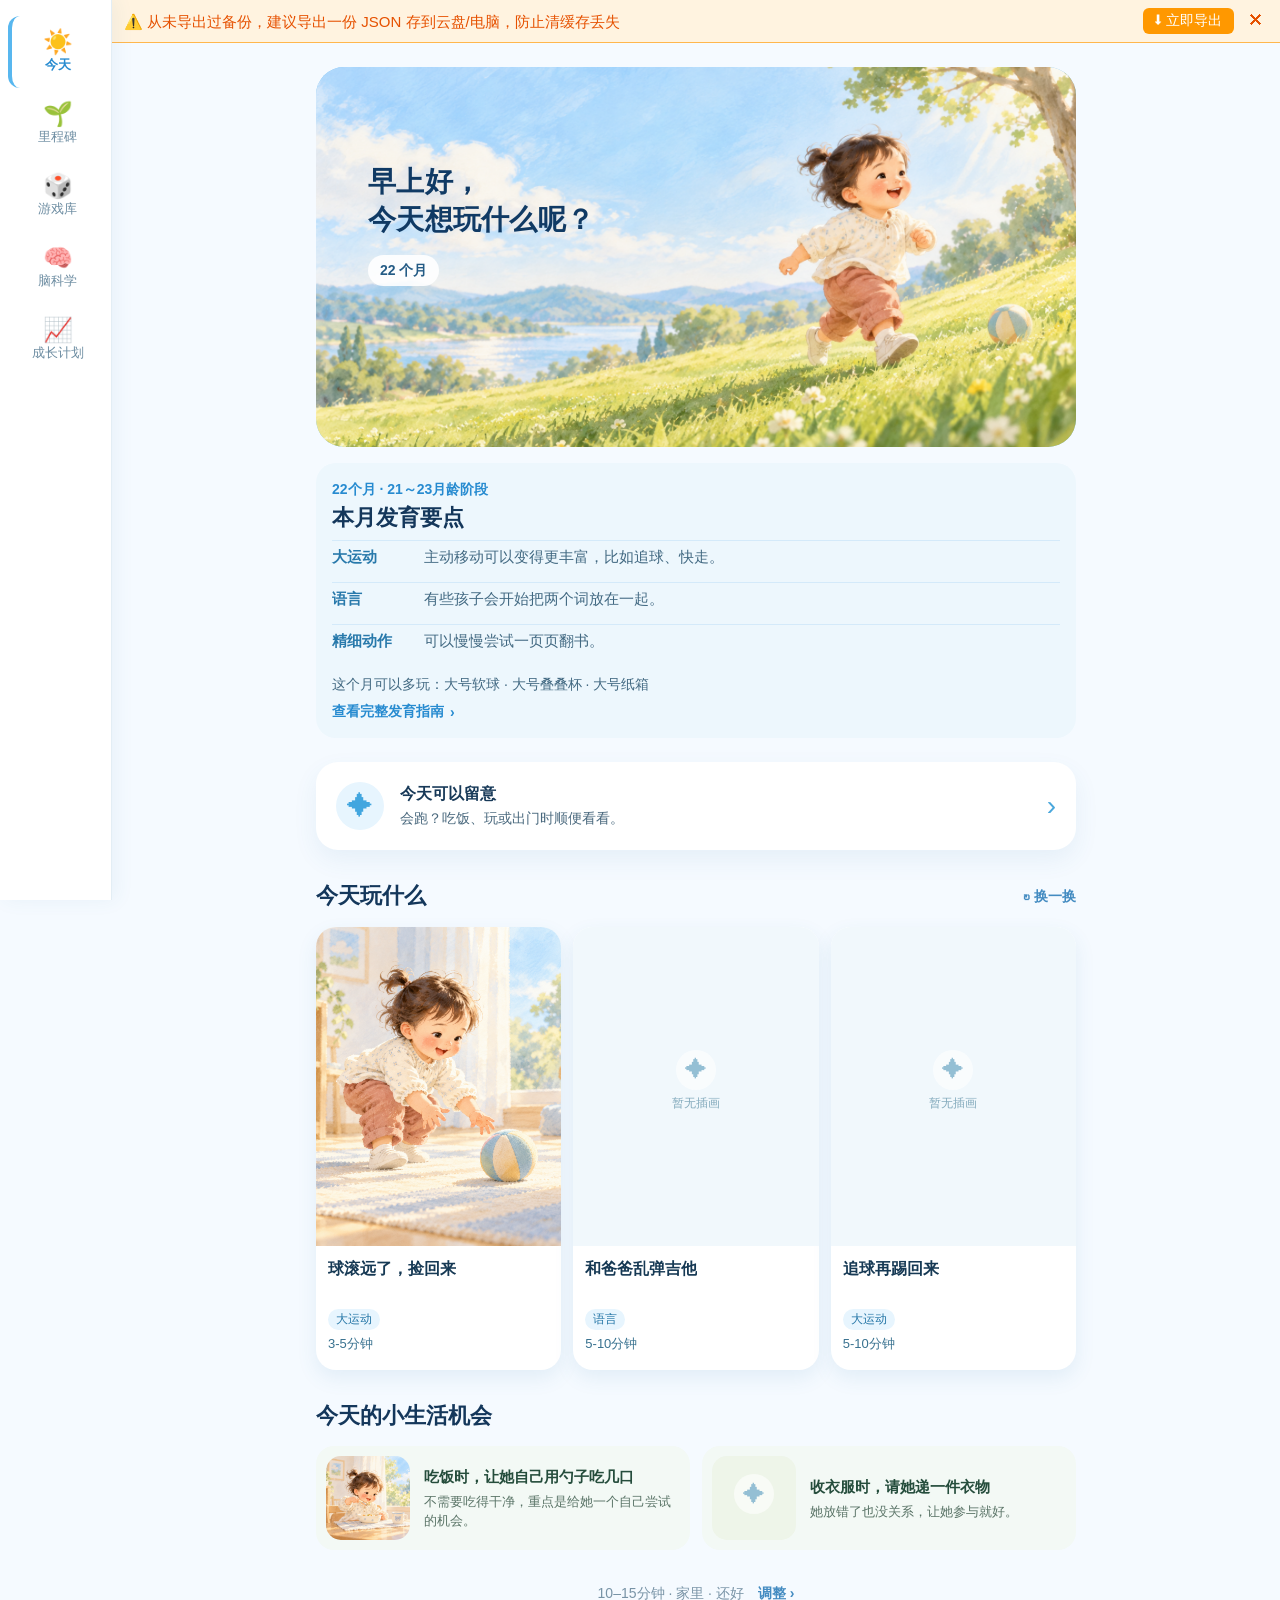
==== commit c14f6347: "完成成长指南与首页移动端适配" ====
--- a/育儿系统看板.html
+++ b/育儿系统看板.html
@@ -5,6 +5,9 @@
 <meta name="viewport" content="width=device-width, initial-scale=1.0">
 <title>小鹿玛成长计划 · 育儿系统看板</title>
 <script src="assets/chart.umd.min.js"></script>
+<script src="assets/monthly-growth.js"></script>
+<script src="assets/development-guide-content.js"></script>
+<script src="assets/development-guide.js"></script>
 <style>
 :root{
   --bg:#FAFAFA; --card:#FFFFFF; --primary:#FFCA28; --primary-dark:#F9A825;
@@ -18,16 +21,11 @@
 .header h1{font-size:22px;margin-bottom:4px;letter-spacing:1px}
 .header .baby-info{font-size:15px;opacity:.92;display:flex;justify-content:center;gap:16px;flex-wrap:wrap}
 .header .baby-info span{background:rgba(255,255,255,.2);padding:2px 12px;border-radius:20px}
-.nav{background:rgba(255,255,255,.97);display:grid;grid-template-columns:repeat(5,minmax(0,1fr));position:fixed;left:0;right:0;bottom:0;z-index:250;height:calc(64px + env(safe-area-inset-bottom,0px));padding-bottom:env(safe-area-inset-bottom,0px);border-top:1px solid var(--border);box-shadow:0 -4px 18px rgba(62,39,35,.1);backdrop-filter:blur(14px)}
 .backup-bar{display:flex;align-items:center;gap:10px;padding:8px 12px;background:#FFF3E0;border-bottom:1px solid #FFB74D;font-size:13px;color:#E65100}
 .backup-bar .backup-msg{flex:1;line-height:1.4}
 .backup-bar .backup-btn{padding:4px 12px;background:#FF9800;color:#fff;border:none;border-radius:6px;font-size:12px;cursor:pointer;flex-shrink:0}
 .backup-bar .backup-btn:hover{background:#E65100}
 .backup-bar .backup-x{background:none;border:none;font-size:16px;color:#E65100;cursor:pointer;padding:0 4px;flex-shrink:0;line-height:1}
-.nav button{min-width:0;padding:6px 2px 5px;border:none;border-top:3px solid transparent;background:none;font-family:inherit;font-size:13px;line-height:1.15;color:var(--text-mid);cursor:pointer;white-space:nowrap;transition:background .2s,color .2s,border-color .2s;display:flex;flex-direction:column;align-items:center;justify-content:center;gap:3px}
-.nav button.active{color:var(--primary-dark);border-top-color:var(--mc);font-weight:700;background:color-mix(in srgb,var(--mc) 8%,#fff)}
-.nav button:hover{background:color-mix(in srgb,var(--primary) 12%,#fff)}
-.nav-icon{font-size:21px;line-height:1}.nav-label{display:block}
 .container{max-width:1100px;margin:0 auto;padding:16px}
 .page{display:none;animation:fade .3s}
 .page.active{display:block}
@@ -307,10 +305,6 @@
 }
 @media(min-width:900px){
   body{padding:0 0 0 112px}
-  .nav{top:0;bottom:0;right:auto;width:112px;height:100dvh;padding:16px 8px;grid-template-columns:1fr;grid-template-rows:repeat(5,minmax(72px,auto));align-content:start;border-top:0;border-right:1px solid var(--border);box-shadow:4px 0 18px rgba(62,39,35,.07)}
-  .nav button{font-size:14px;line-height:1.25;padding:10px 5px;border-top:0;border-left:4px solid transparent;border-radius:12px;white-space:normal}
-  .nav button.active{border-left-color:var(--mc);border-top-color:transparent}
-  .nav-icon{font-size:24px}
   .today-condition-dock{left:calc(50% + 56px);bottom:18px}
   body.today-dock-visible .container{padding-bottom:86px}
 }
@@ -324,8 +318,12 @@
   body{background:#fff;padding:0}
 }
 </style>
+<link rel="stylesheet" href="assets/design-system.css">
+<link rel="stylesheet" href="assets/today-sky.css">
+<link rel="stylesheet" href="assets/growth-plan.css">
+<link rel="stylesheet" href="assets/development-guide.css">
 </head>
-<body>
+<body class="home-active">
 
 <div class="header">
   <h1>🦌 小鹿玛成长计划</h1>
@@ -340,34 +338,47 @@
   <button class="backup-x" onclick="this.parentNode.style.display='none'" title="稍后提醒">✕</button>
 </div>
 <nav class="nav" aria-label="主要导航">
-  <button class="active" aria-current="page" aria-label="今天" style="--mc:#FFCA28" onclick="showPage('home',this)"><span class="nav-icon" aria-hidden="true">☀️</span><span class="nav-label">今天</span></button>
-  <button aria-label="发展里程碑" style="--mc:#4CAF50" onclick="showPage('milestone',this)"><span class="nav-icon" aria-hidden="true">🌱</span><span class="nav-label">里程碑</span></button>
-  <button aria-label="游戏库" style="--mc:#9C27B0" onclick="showPage('games',this)"><span class="nav-icon" aria-hidden="true">🎲</span><span class="nav-label">游戏库</span></button>
-  <button aria-label="脑科学" style="--mc:#2196F3" onclick="showPage('theory',this)"><span class="nav-icon" aria-hidden="true">🧠</span><span class="nav-label">脑科学</span></button>
-  <button aria-label="成长计划" style="--mc:#F44336" onclick="showPage('brain',this)"><span class="nav-icon" aria-hidden="true">📈</span><span class="nav-label">成长计划</span></button>
+  <button class="active" aria-current="page" aria-label="今天" onclick="showPage('home',this)"><span class="nav-icon" aria-hidden="true">☀️</span><span class="nav-label">今天</span></button>
+  <button aria-label="发展里程碑" onclick="showPage('milestone',this)"><span class="nav-icon" aria-hidden="true">🌱</span><span class="nav-label">里程碑</span></button>
+  <button aria-label="游戏库" onclick="showPage('games',this)"><span class="nav-icon" aria-hidden="true">🎲</span><span class="nav-label">游戏库</span></button>
+  <button aria-label="脑科学" onclick="showPage('theory',this)"><span class="nav-icon" aria-hidden="true">🧠</span><span class="nav-label">脑科学</span></button>
+  <button id="navBrain" aria-label="成长计划" onclick="showPage('brain',this)"><span class="nav-icon" aria-hidden="true">📈</span><span class="nav-label">成长计划</span></button>
 </nav>
 
 <div class="container">
 
 <!-- ===== 首页 ===== -->
 <div class="page active" id="page-home">
-  <div class="today-hero"><h2>小鹿玛 · <span id="welcomeMonth">20</span>个月</h2><p>今天不用做计划，从一个观察、三个游戏和一个生活小机会开始。</p></div>
-  <div class="card today-card"><div class="card-title"><span class="icon">👀</span>今天可以留意</div><div id="todayObservation"></div></div>
-  <div class="card today-card"><div class="card-title today-card-title"><span class="today-card-title-main"><span class="icon">🎮</span>今天玩什么</span><button type="button" class="today-refresh" onclick="refreshTodayActivities()" aria-label="在当前条件下换一批游戏">🔄 换一换</button></div><div id="todayEnergyNote"></div><div class="today-activity-grid" id="todayActivities"></div></div>
-  <div class="card today-card"><div class="card-title"><span class="icon">🌱</span>今天的小生活机会</div><div id="todayLife"></div></div>
+  <section class="today-hero ds-image-card" aria-label="今天的问候">
+    <div class="today-hero-copy"><h2>早上好，<br>今天想玩什么呢？</h2><p><span id="welcomeMonth">20</span> 个月</p></div>
+    <img class="today-hero-image" src="assets/illustrations/hero/hero-morning-run.png" alt="小鹿玛在蓝天下奔跑" onerror="this.hidden=true;this.parentNode.classList.add('is-fallback')">
+  </section>
+  <section class="today-monthly-guide" id="homeDevelopmentGuideSection" aria-labelledby="homeDevelopmentGuideTitle" hidden></section>
+  <section class="today-observation-section" aria-label="今天可以留意"><div id="todayObservation"></div></section>
+  <section class="today-games-section" aria-labelledby="todayGamesTitle"><div class="today-section-head ds-section-header"><h2 id="todayGamesTitle">今天玩什么</h2><button type="button" class="today-refresh" onclick="refreshTodayActivities()" aria-label="在当前条件下换一批游戏">↻ 换一换</button></div><div id="todayEnergyNote"></div><div class="today-activity-grid" id="todayActivities"></div><div id="todayActivityDetail"></div></section>
+  <section class="today-life-section" aria-labelledby="todayLifeTitle"><h2 id="todayLifeTitle">今天的小生活机会</h2><div id="todayLife"></div></section>
+  <div class="today-condition-inline" id="todayConditionDock"><button type="button" onclick="openTodaySettings()" aria-haspopup="dialog" aria-controls="todaySettingsSheet"><span class="today-condition-summary" id="todayPrefsSummary">10–15分钟 · 家里 · 还好</span><span class="today-condition-adjust">调整 ›</span></button></div>
 </div>
 
 <!-- ===== 成长计划（日常观察 + 月度成长评估 + 成长档案）===== -->
 <div class="page" id="page-brain">
+  <div class="growth-intro ds-page-header"><h1>成长计划</h1><p>记下日常的小变化，慢慢看见她的成长。</p></div>
+  <div class="assessment-save-notice" id="assessmentSaveNotice" role="status" aria-live="polite" hidden></div>
+  <section class="monthly-summary-section" id="monthlySummarySection" aria-label="本月成长总结" hidden></section>
+  <section class="development-guide-section" id="developmentGuideSection" aria-labelledby="developmentGuideTitle"></section>
+  <section class="growth-profile-feature" aria-labelledby="growthProfileTitle">
+    <div class="growth-feature-heading ds-section-header"><div><span class="growth-eyebrow">小鹿玛的成长手册</span><h2 id="growthProfileTitle">五维成长画像</h2></div><span class="growth-feature-mark" aria-hidden="true">✦</span></div>
+    <div id="dxHistory"></div>
+  </section>
   <div class="brain-subtabs">
-    <button class="active" id="subt-obs" onclick="showBrainSub('obs',this)">🔍 成长观察</button>
-    <button id="subt-arch" onclick="showBrainSub('arch',this)">🗂️ 月度档案</button>
-    <button id="subt-assess" onclick="showBrainSub('assess',this)">🧭 成长小评估</button>
+    <button class="active ds-tab ds-filter-chip" id="subt-obs" onclick="showBrainSub('obs',this)">成长观察</button>
+    <button class="ds-tab ds-filter-chip" id="subt-arch" onclick="showBrainSub('arch',this)">月度档案</button>
+    <button class="ds-tab ds-filter-chip" id="subt-assess" onclick="showBrainSub('assess',this)">成长小评估</button>
   </div>
 
   <!-- 子页：日常成长观察 -->
   <div class="brain-sub active" id="bsub-obs">
-    <div class="card">
+    <div class="card ds-soft-card">
       <div class="card-title"><span class="icon">🔍</span>记录今天的小变化</div>
       <div class="obs-status" id="obsStatus"></div>
       <div id="obsSummary"></div>
@@ -375,11 +386,11 @@
       <div class="obs-entry-grid">
         <label>可能相关领域<select id="obsDomain" class="wk-input"><option value="">暂不确定</option><option value="motor">大运动</option><option value="fine">精细动作</option><option value="lang">语言沟通</option><option value="cog">认知探索</option><option value="soc">社会交往 / 社会情绪</option></select></label>
         <label>观察状态<select id="obsEvidenceStatus" class="wk-input"><option value="observed">已观察到</option><option value="emerging">正在出现</option><option value="unobserved">尚未观察</option><option value="not_yet">家长确认尚未出现</option><option value="concern">家长有担忧</option></select></label>
-        <button class="btn" onclick="addObservation()">保存观察</button>
+        <button class="btn ds-action-primary" onclick="addObservation()">保存观察</button>
       </div>
       <div style="margin-top:10px;color:var(--text-light);font-size:13px;line-height:1.6">记录会作为成长画像的辅助证据。一次记录不会自动把某个领域升级为“优秀”。</div>
     </div>
-    <div class="card">
+    <div class="card ds-soft-card">
       <div class="card-title"><span class="icon">📚</span>观察历史</div>
       <div id="obsHistory"></div>
     </div>
@@ -387,31 +398,36 @@
 
   <!-- 子页：月度档案 -->
   <div class="brain-sub" id="bsub-arch">
-    <div class="card">
+    <div class="card ds-soft-card">
       <div class="card-title"><span class="icon">🌱</span>成长档案</div>
       <p style="font-size:15px;color:var(--text-mid);margin-bottom:14px;line-height:1.8">汇总日常观察和每月成长小评估，展示五个发展领域的阶段性成长画像。它不是医学诊断，也不代替正规发育筛查。</p>
-      <div style="background:color-mix(in srgb,#F44336 8%,#fff);border-radius:10px;padding:10px 14px;font-size:13px;color:var(--text-mid);line-height:1.7">数据来源：家长日常记录、已确认的行为证据、每月成长小评估。“尚未观察”不等于“不会”。如出现能力倒退或家长持续担忧，应咨询儿科/儿保专业人员。</div>
+      <div class="growth-source-note ds-info-strip">数据来源：家长日常记录、已确认的行为证据、每月成长小评估。“尚未观察”不等于“不会”。如出现能力倒退或家长持续担忧，应咨询儿科/儿保专业人员。</div>
     </div>
-    <div class="card" id="archiveCard">
-      <div class="card-title"><span class="icon">🗂️</span>每月成长档案 <span class="no-print" style="float:right;font-size:13px;font-weight:400"><button class="mini-btn" onclick="exportData()">⬇ 导出全部</button> <button class="mini-btn" onclick="document.getElementById('importFile').click()">⬆ 导入</button><input type="file" id="importFile" accept="application/json" style="display:none" onchange="importData(this)"></span></div>
-      <p style="font-size:14px;color:var(--text-mid);margin-bottom:12px">每月自动汇总「每周观察」记录，生成可打印的成长档案。选好月份后点生成（建议月底或次月初操作）。</p>
+    <div class="card ds-soft-card" id="archiveCard">
+      <div class="card-title"><span class="icon">🗂️</span>每月成长档案 <span class="no-print" style="float:right;font-size:13px;font-weight:400"><button class="mini-btn ds-action-secondary" onclick="exportData()">⬇ 导出全部</button> <button class="mini-btn ds-action-secondary" onclick="document.getElementById('importFile').click()">⬆ 导入</button><input type="file" id="importFile" accept="application/json" style="display:none" onchange="importData(this)"></span></div>
+      <p style="font-size:14px;color:var(--text-mid);margin-bottom:12px">汇总当月的日常成长观察和已完成的小评估，生成可打印的成长档案。选好月份后点生成。</p>
       <div class="no-print" style="display:flex;gap:10px;align-items:center;flex-wrap:wrap;margin-bottom:14px">
         <label>月份：<input type="month" id="archiveMonth" class="wk-input"></label>
         <button class="btn" onclick="genGrowthArchive()">🗂️ 生成成长档案</button>
-        <button class="btn" onclick="genGrowthArchive();setTimeout(function(){window.print()},150)">🖨️ 打印 / 导出PDF</button>
+        <button class="btn ds-action-secondary" onclick="genGrowthArchive();setTimeout(function(){window.print()},150)">🖨️ 打印 / 导出PDF</button>
       </div>
       <div id="archiveArea"></div>
     </div>
-    <div class="card">
+    <div class="card ds-soft-card">
       <div class="card-title"><span class="icon">📈</span>月度成长状态记录</div>
       <p style="font-size:14px;color:var(--text-mid);margin-bottom:12px">保留各月的阶段性状态与证据数量，不对不同月龄做伪精确分数比较。</p>
       <div id="trendArea"></div>
     </div>
+    <div class="card ds-soft-card">
+      <div class="card-title"><span class="icon">📖</span>历史月份成长总结</div>
+      <div id="monthlySummaryHistory"></div>
+      <div id="monthlySummaryHistoryDetail"></div>
+    </div>
   </div>
 
   <!-- 子页：每月成长小评估 -->
   <div class="brain-sub" id="bsub-assess">
-    <div class="card">
+    <div class="card ds-soft-card">
       <div class="card-title"><span class="icon">🧭</span>每月成长小评估</div>
       <p style="font-size:15px;color:var(--text-mid);margin-bottom:14px;line-height:1.8">系统会根据当前月龄、上次结果、已稳定掌握能力和日常记录，选出这个月最值得了解的问题。通常约5–10分钟，不追求固定题数。</p>
       <div class="arch-note" style="margin-bottom:12px"><b>与正规发育筛查分开：</b>这里是家庭自用的成长小评估，用于组织观察和生成陪伴建议。它不使用医学诊断名称、常模分数或标准化筛查结论。有持续担忧、能力倒退或专业人员建议时，应另行进行正规咨询或筛查。</div>
@@ -420,10 +436,6 @@
       <div id="dxResult"></div>
       <div id="dxList"></div>
       <button class="btn" id="finishAssessmentBtn" onclick="finishAssessment()" style="margin-top:14px;display:none">完成本月评估</button>
-    </div>
-    <div class="card">
-      <div class="card-title"><span class="icon">🧩</span>五维成长画像</div>
-      <div id="dxHistory"></div>
     </div>
   </div>
 </div>
@@ -490,13 +502,8 @@
 <!-- ===== 脑计划·月评（旧独立页，已合并到上方 #page-brain）===== -->
 <div class="footer">小鹿玛成长计划 · 知芽专家×爱贝睿×哈佛儿童发展中心 融合体系 · 为小鹿玛定制<br>1岁半内容基于卫健委2025指南+MedlinePlus+三甲儿科标准 · 2岁档接入爱贝睿原版</div>
 
-<div class="today-condition-dock" id="todayConditionDock">
-  <button type="button" onclick="openTodaySettings()" aria-haspopup="dialog" aria-controls="todaySettingsSheet">
-    <span class="today-condition-summary" id="todayPrefsSummary">10–15分钟 · 家里 · 还好</span><span class="today-condition-adjust">调整</span>
-  </button>
-</div>
 <div class="today-sheet-backdrop" id="todaySettingsBackdrop" aria-hidden="true" onclick="if(event.target===this)closeTodaySettings()">
-  <section class="today-sheet" id="todaySettingsSheet" role="dialog" aria-modal="true" aria-labelledby="todaySettingsTitle">
+  <section class="today-sheet ds-bottom-sheet" id="todaySettingsSheet" role="dialog" aria-modal="true" aria-labelledby="todaySettingsTitle">
     <div class="today-sheet-handle"></div>
     <div class="today-sheet-head"><h3 id="todaySettingsTitle">调整今日推荐</h3><button type="button" class="today-sheet-close" onclick="closeTodaySettings()" aria-label="关闭">×</button></div>
     <div class="today-settings" id="todaySettings"></div>
@@ -957,21 +964,22 @@
 }
 function refreshTodayActivities(){
   refreshTodayActivityBatch();renderTodayActivities();
+  var row=document.getElementById('todayActivities');if(row)row.scrollLeft=0;
 }
 function currentDomainStates(){var x={};DOMAIN_IDS.forEach(function(d){x[d]=domainState(d);});return x;}
 function activityById(id){return activityCatalog().find(function(a){return a.activity_id===id;})||null;}
 function updateActivityFeedback(id,field,value){var rows=loadActivityFeedback(),date=fmt(new Date()),r=rows.find(function(x){return x.activity_id===id&&x.date===date;});if(!r){r={feedback_id:'af_'+Date.now()+'_'+Math.random().toString(36).slice(2,7),activity_id:id,date:date,enjoyment:null,difficulty:null,duration_minutes:null,context:loadTodayPrefs().context,createdAt:Date.now()};rows.push(r);}r[field]=value;r.updatedAt=Date.now();saveActivityFeedbackRows(rows);renderTodayActivities();}
-function recordActivityObservation(activityId,capabilityId,status){var a=activityById(activityId),c=capabilityById(capabilityId);if(!a||!c||['observed','emerging','unobserved'].indexOf(status)<0)return;var ev=loadEvidence();ev.push({observation_id:'game_'+Date.now()+'_'+Math.random().toString(36).slice(2,6),date:fmt(new Date()),raw_record:'玩「'+a.title+'」时：'+c.label,domains:[c.domain],capability_ids:[c.capability_id],evidence_strength:1,evidence_type:status,source:'game_feedback',confirmed:true,createdAt:Date.now()});saveEvidence(ev);renderTodayActivities();renderBrain();}
+function recordActivityObservation(activityId,capabilityId,status){var a=activityById(activityId),c=capabilityById(capabilityId);if(!a||!c||['observed','emerging','unobserved'].indexOf(status)<0)return;var date=fmt(new Date()),raw='玩「'+a.title+'」时：'+c.label,ev=loadEvidence(),existing=ev.find(function(e){return e.date===date&&e.source==='game_feedback'&&e.raw_record===raw&&e.capability_ids.indexOf(c.capability_id)>=0;});if(existing){existing.evidence_type=status;existing.createdAt=Date.now();}else ev.push({observation_id:'game_'+Date.now()+'_'+Math.random().toString(36).slice(2,6),date:date,raw_record:raw,domains:[c.domain],capability_ids:[c.capability_id],evidence_strength:1,evidence_type:status,source:'game_feedback',confirmed:true,createdAt:Date.now()});saveEvidence(ev);renderTodayActivities();renderBrain();}
 function todayObservationCandidates(age){var stable=stableCapabilityIds(),ev=loadEvidence();return CAPABILITIES.filter(function(c){if(c.source_type==='product_observation'||stable[c.capability_id])return false;var p=capabilityPhase(c,age);return p==='current'||(p==='future'&&typeof c.min_age_months==='number'&&c.min_age_months<=age+3);}).map(function(c){var s=summarizeCapabilityEvidence(c,ev,age);return {capability:c,summary:s,priority:s.emerging>0?0:(s.observed+s.notYet===0?1:2)};});}
 function selectTodayObservation(age,referenceDate){age=age==null?ageInfo().totM:age;referenceDate=referenceDate||fmt(new Date());var history=safeJsonArray(TODAY_OBS_HISTORY_KEY),recent=history.filter(function(x){return dayDistance(x.date,referenceDate)<=4;}).map(function(x){return x.capability_id;}),domainOrder=DOMAIN_IDS.slice(),seed=daysBetween(new Date('2026-01-01T00:00:00'),new Date(referenceDate+'T00:00:00'));domainOrder=domainOrder.slice(seed%5).concat(domainOrder.slice(0,seed%5));var pool=todayObservationCandidates(age).sort(function(a,b){var pr=a.priority-b.priority;if(pr)return pr;var ar=recent.indexOf(a.capability.capability_id)>=0?1:0,br=recent.indexOf(b.capability.capability_id)>=0?1:0;if(ar!==br)return ar-br;return domainOrder.indexOf(a.capability.domain)-domainOrder.indexOf(b.capability.domain);});return pool.length?pool[0]:null;}
-function respondTodayObservation(capabilityId,status){if(['observed','emerging','unobserved','concern'].indexOf(status)<0)return;var c=capabilityById(capabilityId);if(!c)return;var date=fmt(new Date()),ev=loadEvidence();ev.push({observation_id:'today_'+Date.now()+'_'+Math.random().toString(36).slice(2,6),date:date,raw_record:'今日留意：'+c.label,domains:[c.domain],capability_ids:[c.capability_id],evidence_strength:1,evidence_type:status,source:'parent_record',confirmed:true,createdAt:Date.now()});saveEvidence(ev);var h=safeJsonArray(TODAY_OBS_HISTORY_KEY);h.push({date:date,capability_id:c.capability_id,status:status});localStorage.setItem(TODAY_OBS_HISTORY_KEY,JSON.stringify(h));renderTodayObservation();renderBrain();}
+function respondTodayObservation(capabilityId,status){if(['observed','emerging','unobserved','concern'].indexOf(status)<0)return;var c=capabilityById(capabilityId);if(!c)return;var date=fmt(new Date()),raw='今日留意：'+c.label,ev=loadEvidence(),existing=ev.find(function(e){return e.date===date&&e.source==='parent_record'&&e.raw_record===raw&&e.capability_ids.indexOf(c.capability_id)>=0;});if(existing){existing.evidence_type=status;existing.createdAt=Date.now();}else ev.push({observation_id:'today_'+Date.now()+'_'+Math.random().toString(36).slice(2,6),date:date,raw_record:raw,domains:[c.domain],capability_ids:[c.capability_id],evidence_strength:1,evidence_type:status,source:'parent_record',confirmed:true,createdAt:Date.now()});saveEvidence(ev);var h=safeJsonArray(TODAY_OBS_HISTORY_KEY),prior=h.find(function(x){return x.date===date&&x.capability_id===c.capability_id;});if(prior)prior.status=status;else h.push({date:date,capability_id:c.capability_id,status:status});localStorage.setItem(TODAY_OBS_HISTORY_KEY,JSON.stringify(h));renderTodayObservation();renderBrain();}
 var LIFE_OPPORTUNITIES=[
-  {contexts:['home'],title:'吃饭时，让她自己用勺子吃几口',text:'不需要吃得干净，重点是给她一个自己尝试的机会。'},
-  {contexts:['home'],title:'收衣服时，请她递一件衣物',text:'她放错了也没关系，让她参与就好。'},
-  {contexts:['home'],title:'洗澡时顺便说身体部位',text:'可以试试问“小脚在哪里”，不指也没关系。'},
-  {contexts:['outdoor','on_the_go'],title:'路上把她注意到的东西说出来',text:'看到车、狗或树叶时说一句简短的话，跟着她的兴趣就好。'},
-  {contexts:['outdoor'],title:'走一段小坡或不同路面',text:'让她自己调整脚步，你在旁边保护，不需要催。'},
-  {contexts:['on_the_go'],title:'等候时让她从两样东西里选一样',text:'给简单选择，让她用指、声音或词告诉你。'}
+  {contexts:['home'],domains:['fine'],min_age_months:15,title:'吃饭时，让她自己用勺子吃几口',text:'不需要吃得干净，重点是给她一个自己尝试的机会。'},
+  {contexts:['home'],domains:['fine','cog'],min_age_months:18,title:'收衣服时，请她递一件衣物',text:'她放错了也没关系，让她参与就好。'},
+  {contexts:['home'],domains:['lang','cog'],min_age_months:15,title:'洗澡时顺便说身体部位',text:'可以试试问“小脚在哪里”，不指也没关系。'},
+  {contexts:['outdoor','on_the_go'],domains:['lang','soc'],min_age_months:15,title:'路上把她注意到的东西说出来',text:'看到车、狗或树叶时说一句简短的话，跟着她的兴趣就好。'},
+  {contexts:['outdoor'],domains:['motor'],min_age_months:18,title:'走一段小坡或不同路面',text:'让她自己调整脚步，你在旁边保护，不需要催。'},
+  {contexts:['on_the_go'],domains:['lang','cog'],min_age_months:18,title:'等候时让她从两样东西里选一样',text:'给简单选择，让她用指、声音或词告诉你。'}
 ];
 function lifeRecommendations(prefs,referenceDate){var a=LIFE_OPPORTUNITIES.filter(function(x){return x.contexts.indexOf(prefs.context)>=0;}),seed=daysBetween(new Date('2026-01-01T00:00:00'),new Date((referenceDate||fmt(new Date()))+'T00:00:00'));if(!a.length)a=LIFE_OPPORTUNITIES.filter(function(x){return x.contexts.indexOf('home')>=0;});return [a[seed%a.length],a[(seed+1)%a.length]].filter(function(x,i,r){return r.indexOf(x)===i;}).slice(0,2);}
 function renderTodayPrefsSummary(p){var el=document.getElementById('todayPrefsSummary');if(!el)return;p=p||loadTodayPrefs();var duration={'5':'5分钟','10_15':'10–15分钟','20_plus':'20分钟+'}[p.duration],context={home:'家里',outdoor:'户外',on_the_go:'出门中'}[p.context],energy={low:'很累',medium:'还好',high:'有精力'}[p.energy];el.textContent=duration+' · '+context+' · '+energy;}
@@ -991,13 +999,19 @@
 function setTodayDockVisibility(visible){var dock=document.getElementById('todayConditionDock');if(dock)dock.style.display=visible?'flex':'none';if(document.body)document.body.classList.toggle('today-dock-visible',visible);if(!visible)closeTodaySettings();}
 function setTodayPreference(field,value,btn){var p=loadTodayPrefs();p[field]=value;saveTodayPrefs(p);localStorage.removeItem(TODAY_PLAN_KEY);if(btn&&btn.parentNode){btn.parentNode.querySelectorAll('.today-chip').forEach(function(x){x.classList.remove('active');});btn.classList.add('active');}else renderTodaySettings();renderTodayPrefsSummary(p);renderTodayActivities();if(field==='context')renderTodayLife();}
 function toggleTodayInterest(tag,btn){var p=loadTodayPrefs(),i=p.interests.indexOf(tag),selected=i<0;if(selected)p.interests.push(tag);else p.interests.splice(i,1);saveTodayPrefs(p);localStorage.removeItem(TODAY_PLAN_KEY);if(btn){btn.classList.toggle('active',selected);btn.setAttribute('aria-pressed',selected?'true':'false');}else renderTodaySettings();renderTodayPrefsSummary(p);renderTodayActivities();}
-function renderTodayObservation(){var box=document.getElementById('todayObservation');if(!box)return;var pick=selectTodayObservation(),c=pick&&pick.capability;if(!c){box.innerHTML='<div class="today-gentle">今天没有需要特别留意的项目，跟着她玩就好。</div>';return;}var future=capabilityPhase(c,ageInfo().totM)==='future';box.innerHTML='<div class="today-observe">'+esc(c.label)+'？</div><div class="today-gentle">'+(future?'这只是提前自然留意，不代表现在应该会。':'不需要刻意考她，吃饭、玩或出门时顺便看看就可以。')+'</div><div class="today-actions"><button onclick="respondTodayObservation(\''+c.capability_id+'\',\'observed\')">看到了</button><button onclick="respondTodayObservation(\''+c.capability_id+'\',\'emerging\')">正在出现</button><button onclick="respondTodayObservation(\''+c.capability_id+'\',\'unobserved\')">今天没注意到</button><button onclick="respondTodayObservation(\''+c.capability_id+'\',\'concern\')">我有点担心</button></div>';
+function renderTodayObservation(){var box=document.getElementById('todayObservation');if(!box)return;var pick=selectTodayObservation(),c=pick&&pick.capability;if(!c){box.innerHTML='<div class="today-observation-card"><span class="today-observation-icon">✦</span><span><b>今天可以留意</b><small>今天没有需要特别留意的项目，跟着她玩就好。</small></span></div>';return;}var future=capabilityPhase(c,ageInfo().totM)==='future';box.innerHTML='<details class="today-observation-card"><summary><span class="today-observation-icon" aria-hidden="true">✦</span><span class="today-observation-copy"><b>今天可以留意</b><small>'+esc(c.label)+'？'+(future?'提前自然留意就好。':'吃饭、玩或出门时顺便看看。')+'</small></span><span class="today-observation-arrow" aria-hidden="true">›</span></summary><div class="today-observation-actions"><p>'+(future?'这只是提前自然留意，不代表现在应该会。':'不需要刻意考她，看到时顺手记一笔就好。')+'</p><div class="today-actions"><button onclick="respondTodayObservation(\''+c.capability_id+'\',\'observed\')">看到了</button><button onclick="respondTodayObservation(\''+c.capability_id+'\',\'emerging\')">正在出现</button><button onclick="respondTodayObservation(\''+c.capability_id+'\',\'unobserved\')">今天没注意到</button><button onclick="respondTodayObservation(\''+c.capability_id+'\',\'concern\')">我有点担心</button></div></div></details>';
 }
 function activityStepsHtml(a){return (a.steps.length?a.steps:['跟着孩子的兴趣开始，玩5–10分钟就可以。']).map(function(x){return '<li>'+esc(x)+'</li>';}).join('');}
-function renderTodayActivities(){var box=document.getElementById('todayActivities');if(!box)return;var refreshHint=document.getElementById('todayRefreshHint');if(refreshHint)refreshHint.textContent='';var p=loadTodayPrefs(),today=fmt(new Date()),items=todayRecommendations(p,ageInfo().totM,today,currentDomainStates()),fb=loadActivityFeedback();document.getElementById('todayEnergyNote').innerHTML=p.energy==='low'?'<div class="today-note">今天给你选了几个尽量不用准备、也不太费大人的活动。</div>':'';if(!items.length){box.innerHTML='<div class="today-gentle">当前条件下没有合适的安全活动，可以放宽时间或切换场景。</div>';return;}var slots={zero:'A · 零准备',small:'B · 小活动',scene:'C · 生活/户外'};box.innerHTML=items.map(function(a){var row=fb.find(function(x){return x.activity_id===a.activity_id&&x.date===today;})||{},op=a.observation_prompts[0],why=a._reasons.filter(function(x){return x.indexOf('最近玩过')<0;}).slice(0,4).join(' · ');return '<article class="today-activity"><span class="today-slot">'+(slots[a.slot]||'今日活动')+'</span><h3>'+esc(a.title)+'</h3><div class="today-meta">'+esc(a.duration.label)+' · '+(a.prep_level==='none'?'不用准备':'少量准备')+' · '+esc(catLabel[a.legacy.cat]||'综合')+'</div><div class="today-desc">'+esc(a.description)+'</div><div class="today-why"><b>为什么今天推荐：</b>'+esc(why)+'</div><details class="today-detail"><summary>查看玩法与安全提示</summary><ol>'+activityStepsHtml(a)+'</ol><div class="gc-safety">'+esc(a.safety_notes)+'</div></details>'+(op?'<div class="observe-inline"><b>顺便可以留意</b><br>'+esc(op.text)+'<div class="today-actions"><button onclick="recordActivityObservation(\''+a.activity_id+'\',\''+op.capability_id+'\',\'observed\')">看到了</button><button onclick="recordActivityObservation(\''+a.activity_id+'\',\''+op.capability_id+'\',\'emerging\')">正在出现</button><button onclick="recordActivityObservation(\''+a.activity_id+'\',\''+op.capability_id+'\',\'unobserved\')">没注意到</button></div></div>':'')+'<div class="feedback-box"><div class="feedback-label">她玩得怎么样？</div><div class="feedback-row"><button class="'+(row.enjoyment==='love'?'active':'')+'" onclick="updateActivityFeedback(\''+a.activity_id+'\',\'enjoyment\',\'love\')">❤️ 很喜欢</button><button class="'+(row.enjoyment==='okay'?'active':'')+'" onclick="updateActivityFeedback(\''+a.activity_id+'\',\'enjoyment\',\'okay\')">🙂 还可以</button><button class="'+(row.enjoyment==='no_interest'?'active':'')+'" onclick="updateActivityFeedback(\''+a.activity_id+'\',\'enjoyment\',\'no_interest\')">😐 没兴趣</button></div><div class="feedback-label">难度呢？</div><div class="feedback-row"><button class="'+(row.difficulty==='easy'?'active':'')+'" onclick="updateActivityFeedback(\''+a.activity_id+'\',\'difficulty\',\'easy\')">太简单</button><button class="'+(row.difficulty==='just_right'?'active':'')+'" onclick="updateActivityFeedback(\''+a.activity_id+'\',\'difficulty\',\'just_right\')">刚刚好</button><button class="'+(row.difficulty==='hard'?'active':'')+'" onclick="updateActivityFeedback(\''+a.activity_id+'\',\'difficulty\',\'hard\')">有点难</button></div></div></article>';}).join('');}
-function renderTodayLife(){var box=document.getElementById('todayLife');if(!box)return;box.innerHTML=lifeRecommendations(loadTodayPrefs()).map(function(x){return '<div class="life-opportunity"><b>'+esc(x.title)+'</b><p>'+esc(x.text)+'</p></div>';}).join('');}
+var TODAY_ART={gm_roll_fetch:'activity-ball-fetch',gm_seated_soft_kick:'activity-kick-ball-seated'};
+var selectedTodayActivityId=null;
+function todayActivityImage(a){var name=TODAY_ART[a.activity_id]||(/躲猫猫|藏猫猫/.test(a.title)?'activity-hide-and-seek':null);return name?'<img src="assets/illustrations/activity/'+name+'.png" alt="" loading="lazy" onerror="this.hidden=true;this.parentNode.classList.add(\'is-fallback\')">':'';}
+function openTodayActivity(id){selectedTodayActivityId=id;renderTodayActivityDetail();}
+function closeTodayActivity(){selectedTodayActivityId=null;renderTodayActivityDetail();}
+function renderTodayActivities(){var box=document.getElementById('todayActivities');if(!box)return;var p=loadTodayPrefs(),today=fmt(new Date()),items=todayRecommendations(p,ageInfo().totM,today,currentDomainStates());document.getElementById('todayEnergyNote').innerHTML=p.energy==='low'?'<div class="today-note">今天选了几种轻松的玩法，不用做很多准备。</div>':'';if(!items.length){box.innerHTML='<div class="today-gentle">当前条件下没有合适的安全活动，可以放宽时间或切换场景。</div>';selectedTodayActivityId=null;renderTodayActivityDetail();return;}box.innerHTML=items.map(function(a){var status=p.energy==='low'&&a.caregiver_effort==='low'?'很累也能玩':a.location.indexOf('outdoor')>=0&&p.context==='outdoor'?'户外':a.duration.label;return '<button type="button" class="today-activity" onclick="openTodayActivity(\''+a.activity_id+'\')" aria-label="查看'+esc(a.title)+'的玩法与反馈"><span class="today-activity-art '+(TODAY_ART[a.activity_id]||/躲猫猫|藏猫猫/.test(a.title)?'':'is-fallback')+'">'+todayActivityImage(a)+'</span><span class="today-activity-body"><strong>'+esc(a.title)+'</strong><span class="today-activity-meta">'+esc(catLabel[a.legacy.cat]||'综合')+'</span><span class="today-activity-status">'+esc(status)+'</span></span></button>';}).join('');if(selectedTodayActivityId&&!items.some(function(a){return a.activity_id===selectedTodayActivityId;}))selectedTodayActivityId=null;renderTodayActivityDetail(items);}
+function renderTodayActivityDetail(items){var box=document.getElementById('todayActivityDetail');if(!box)return;if(!selectedTodayActivityId){box.innerHTML='';return;}items=items||todayRecommendations(loadTodayPrefs(),ageInfo().totM,fmt(new Date()),currentDomainStates());var a=items.find(function(x){return x.activity_id===selectedTodayActivityId;});if(!a){box.innerHTML='';return;}var today=fmt(new Date()),row=loadActivityFeedback().find(function(x){return x.activity_id===a.activity_id&&x.date===today;})||{},op=a.observation_prompts[0],why=a._reasons.filter(function(x){return x.indexOf('最近玩过')<0;}).slice(0,3).join(' · ');box.innerHTML='<section class="today-activity-detail" aria-label="'+esc(a.title)+'详细玩法"><div class="today-detail-heading"><h3>'+esc(a.title)+'</h3><button type="button" onclick="closeTodayActivity()" aria-label="收起玩法">×</button></div><p class="today-desc">'+esc(a.description)+'</p><p class="today-reason">今天推荐：'+esc(why)+'</p><details class="today-detail"><summary>查看玩法与安全提示</summary><ol>'+activityStepsHtml(a)+'</ol><div class="gc-safety">'+esc(a.safety_notes)+'</div></details>'+(op?'<div class="observe-inline"><b>顺便可以留意</b><p>'+esc(op.text)+'</p><div class="today-actions"><button onclick="recordActivityObservation(\''+a.activity_id+'\',\''+op.capability_id+'\',\'observed\')">看到了</button><button onclick="recordActivityObservation(\''+a.activity_id+'\',\''+op.capability_id+'\',\'emerging\')">正在出现</button><button onclick="recordActivityObservation(\''+a.activity_id+'\',\''+op.capability_id+'\',\'unobserved\')">没注意到</button></div></div>':'')+'<div class="feedback-box"><div class="feedback-label">她玩得怎么样？</div><div class="feedback-row"><button class="'+(row.enjoyment==='love'?'active':'')+'" onclick="updateActivityFeedback(\''+a.activity_id+'\',\'enjoyment\',\'love\')">❤️ 很喜欢</button><button class="'+(row.enjoyment==='okay'?'active':'')+'" onclick="updateActivityFeedback(\''+a.activity_id+'\',\'enjoyment\',\'okay\')">🙂 还可以</button><button class="'+(row.enjoyment==='no_interest'?'active':'')+'" onclick="updateActivityFeedback(\''+a.activity_id+'\',\'enjoyment\',\'no_interest\')">😐 没兴趣</button></div><div class="feedback-label">难度呢？</div><div class="feedback-row"><button class="'+(row.difficulty==='easy'?'active':'')+'" onclick="updateActivityFeedback(\''+a.activity_id+'\',\'difficulty\',\'easy\')">太简单</button><button class="'+(row.difficulty==='just_right'?'active':'')+'" onclick="updateActivityFeedback(\''+a.activity_id+'\',\'difficulty\',\'just_right\')">刚刚好</button><button class="'+(row.difficulty==='hard'?'active':'')+'" onclick="updateActivityFeedback(\''+a.activity_id+'\',\'difficulty\',\'hard\')">有点难</button></div></div></section>';}
+function renderTodayLife(){var box=document.getElementById('todayLife');if(!box)return;box.innerHTML=lifeRecommendations(loadTodayPrefs()).map(function(x){var spoon=x.title.indexOf('勺子')>=0;return '<article class="life-opportunity"><span class="life-art '+(spoon?'':'is-fallback')+'">'+(spoon?'<img src="assets/illustrations/life/life-self-spoon.png" alt="" loading="lazy" onerror="this.hidden=true;this.parentNode.classList.add(\'is-fallback\')">':'')+'</span><span class="life-copy"><b>'+esc(x.title)+'</b><p>'+esc(x.text)+'</p></span></article>';}).join('');}
 function renderTodaySettings(){var box=document.getElementById('todaySettings');if(!box)return;var p=loadTodayPrefs();renderTodayPrefsSummary(p);function chips(field,items){return '<div class="today-chips">'+items.map(function(x){return '<button type="button" class="today-chip '+(p[field]===x[0]?'active':'')+'" onclick="setTodayPreference(\''+field+'\',\''+x[0]+'\',this)">'+x[1]+'</button>';}).join('')+'</div>';}box.innerHTML='<div class="setting-group"><div class="setting-label">我现在有多久？</div>'+chips('duration',[['5','5分钟'],['10_15','10–15分钟'],['20_plus','20分钟以上']])+'</div><div class="setting-group"><div class="setting-label">现在在哪里？</div>'+chips('context',[['home','家里'],['outdoor','户外'],['on_the_go','出门中']])+'</div><div class="setting-group"><div class="setting-label">我今天的精力</div>'+chips('energy',[['low','很累'],['medium','还好'],['high','有精力']])+'</div><div class="setting-group"><div class="setting-label">她最近感兴趣（可多选）</div><div class="today-chips">'+Object.keys(INTEREST_LABELS).map(function(t){return '<button type="button" class="today-chip '+(p.interests.indexOf(t)>=0?'active':'')+'" aria-pressed="'+(p.interests.indexOf(t)>=0?'true':'false')+'" onclick="toggleTodayInterest(\''+t+'\',this)">'+INTEREST_LABELS[t]+'</button>';}).join('')+'</div></div>';}
-function renderToday(){renderTodayObservation();renderTodayActivities();renderTodayLife();renderTodaySettings();}
+function renderToday(){renderHomeDevelopmentGuideSummary();renderTodayObservation();renderTodayActivities();renderTodayLife();renderTodaySettings();}
 
 var theories={
   brain:[
@@ -1023,6 +1037,8 @@
   var th=pageTheme[id]||pageTheme.home;
   document.documentElement.style.setProperty('--primary',th[0]);
   document.documentElement.style.setProperty('--primary-dark',th[1]);
+  if(document.body)document.body.classList.toggle('home-active',id==='home');
+  if(document.body)document.body.classList.toggle('growth-active',id==='brain');
   document.querySelectorAll('.page').forEach(function(p){p.classList.remove('active')});
   document.getElementById('page-'+id).classList.add('active');
   document.querySelectorAll('.nav button').forEach(function(b){b.classList.remove('active');b.removeAttribute('aria-current')});
@@ -1031,14 +1047,14 @@
   setTodayDockVisibility(id==='home');
   // 切页时按需渲染
   if(id==='home')renderToday();
-  if(id==='brain'){ renderObserve(); renderBrain(); renderAssessment(); }
+  if(id==='brain'){ renderObserve(); renderBrain(); renderAssessment(); renderDevelopmentGuide(); }
 }
 function showBrainSub(sub,btn){
   document.querySelectorAll('.brain-subtabs button').forEach(function(b){b.classList.remove('active')});
   btn.classList.add('active');
   document.querySelectorAll('.brain-sub').forEach(function(s){s.classList.remove('active')});
   document.getElementById('bsub-'+sub).classList.add('active');
-  if(sub==='arch') renderBrain();
+  if(sub==='arch'){renderGrowthTrend();renderMonthlyGrowthHistory();}
   if(sub==='assess') renderAssessment();
 }
 
@@ -1600,7 +1616,19 @@
     capability_ids:capabilityIds,evidence_strength:Math.max(0,Math.min(3,+e.evidence_strength||0)),
     evidence_type:status,source:source,confirmed:e.confirmed===true,createdAt:+e.createdAt||Date.now()};
 }).filter(Boolean);}
-function loadEvidence(){return normalizeEvidence(safeJsonArray(EVIDENCE_KEY));}
+function loadEvidence(){
+  var rows=normalizeEvidence(safeJsonArray(EVIDENCE_KEY)),latest={};
+  rows.forEach(function(e,i){
+    if(e.source==='game_feedback'||(e.source==='parent_record'&&e.raw_record.indexOf('今日留意：')===0)){
+      var key=JSON.stringify([e.date,e.source,e.raw_record,e.capability_ids]);
+      if(!latest[key]||e.createdAt>=latest[key].row.createdAt)latest[key]={index:i,row:e};
+    }
+  });
+  return rows.filter(function(e,i){
+    if(e.source!=='game_feedback'&&!(e.source==='parent_record'&&e.raw_record.indexOf('今日留意：')===0))return true;
+    return latest[JSON.stringify([e.date,e.source,e.raw_record,e.capability_ids])].index===i;
+  });
+}
 function saveEvidence(a){localStorage.setItem(EVIDENCE_KEY,JSON.stringify(normalizeEvidence(a)));autoBackup();}
 function loadAssessments(){return safeJsonArray(ASSESSMENT_KEY).filter(function(a){return a&&a.assessment_id&&/^\d{4}-\d{2}$/.test(a.monthKey||'');});}
 function saveAssessments(a){localStorage.setItem(ASSESSMENT_KEY,JSON.stringify(a));autoBackup();}
@@ -1619,8 +1647,9 @@
 function addObservation(){
   var input=document.getElementById('obsNote'),raw=(input.value||'').trim();if(!raw){alert('请先写下一条具体观察');return;}
   var domain=document.getElementById('obsDomain').value,status=document.getElementById('obsEvidenceStatus').value;
-  var ev=loadEvidence();ev.push({observation_id:uid('obs'),date:fmt(new Date()),raw_record:raw,domains:domain?[domain]:[],capability_ids:inferCapabilityIds(raw,domain),evidence_strength:1,evidence_type:status,source:'parent_record',confirmed:true,createdAt:Date.now()});saveEvidence(ev);
-  input.value='';document.getElementById('obsDomain').value='';document.getElementById('obsEvidenceStatus').value='observed';renderObserve();renderGrowthProfile();
+  var date=fmt(new Date()),ev=loadEvidence(),existing=ev.find(function(e){return e.date===date&&e.source==='parent_record'&&e.raw_record===raw&&e.domains.join(',')===(domain||'');});
+  if(existing){existing.evidence_type=status;existing.createdAt=Date.now();}else ev.push({observation_id:uid('obs'),date:date,raw_record:raw,domains:domain?[domain]:[],capability_ids:inferCapabilityIds(raw,domain),evidence_strength:1,evidence_type:status,source:'parent_record',confirmed:true,createdAt:Date.now()});saveEvidence(ev);
+  input.value='';document.getElementById('obsDomain').value='';document.getElementById('obsEvidenceStatus').value='observed';renderObserve();renderGrowthProfile();renderGrowthTrend();
 }
 function renderObserve(){
   var a=ageInfo(),month=fmt(new Date()).slice(0,7),ev=loadEvidence().filter(function(e){return e.date.slice(0,7)===month;});
@@ -1653,20 +1682,78 @@
 }
 function currentAssessment(){var mk=fmt(new Date()).slice(0,7);return loadAssessments().find(function(a){return a.monthKey===mk;})||null;}
 function assessmentDraft(){var ex=currentAssessment();if(ex)return ex;var a=ageInfo();return {assessment_id:uid('assess'),schemaVersion:2,monthKey:fmt(new Date()).slice(0,7),ageMonths:a.totM,selectedCapabilityIds:assessmentQuestionSet(a.totM).map(function(c){return c.capability_id;}),answers:{},startedAt:Date.now(),completedAt:null};}
+var assessmentEditDraft=null,assessmentEditIndex=0;
+function assessmentQuestionHtml(c,v,editMode){
+  var handler=editMode?'setAssessmentEditAnswer':'setAssessmentAnswer';
+  var btn=function(st,label){return '<button type="button" class="obs-btn'+(v===st?' active':'')+'" aria-pressed="'+(v===st)+'" onclick="'+handler+'(\''+c.capability_id+'\',\''+st+'\')">'+label+'</button>';};
+  return '<div class="obs-item'+(v?' done':'')+'"><span class="obs-dim" style="background:'+DOMAIN_META[c.domain].color+'22;color:'+DOMAIN_META[c.domain].color+'">'+DOMAIN_META[c.domain].name+'</span><div class="obs-text">'+esc(c.label)+'</div><div style="font-size:13px;color:var(--ds-text-muted);margin-bottom:7px">依据：'+esc(c.source)+'</div><div class="obs-btns">'+btn('observed','已观察到')+btn('emerging','正在出现')+btn('unobserved','尚未观察')+btn('not_yet','尚未出现')+btn('concern','有担忧')+'</div></div>';
+}
 function renderAssessment(){
-  var a=assessmentDraft(),caps=a.selectedCapabilityIds.map(function(id){return CAPABILITIES.find(function(c){return c.capability_id===id;});}).filter(Boolean),done=Object.keys(a.answers||{}).length;
-  document.getElementById('dxStatus').innerHTML=(a.completedAt?'本月已完成':'本月待了解')+' · 根据当前证据动态选出 <b>'+caps.length+'</b> 项 · 已回答 <b>'+done+'</b> 项';
+  var a=assessmentDraft(),editing=!!(assessmentEditDraft&&a.completedAt&&assessmentEditDraft.assessment_id===a.assessment_id),caps=a.selectedCapabilityIds.map(function(id){return CAPABILITIES.find(function(c){return c.capability_id===id;});}).filter(Boolean),answers=editing?assessmentEditDraft.answers:a.answers,done=Object.keys(answers||{}).length;
+  var edited=a.edited_at?' · 最后修改：'+fmt(new Date(a.edited_at)).slice(5).replace('-','月')+'日':'';
+  document.getElementById('dxStatus').innerHTML=(editing?'正在修改本次评估':a.completedAt?'本月已完成':'本月待了解')+' · 根据当前证据动态选出 <b>'+caps.length+'</b> 项 · 已回答 <b>'+done+'</b> 项'+edited;
   document.getElementById('dxProgress').style.width=(caps.length?done/caps.length*100:0)+'%';
-  document.getElementById('dxList').innerHTML=a.completedAt?'<div class="arch-note">已完成本月成长小评估。已稳定掌握的低阶能力将不再重复询问。</div>':caps.map(function(c){var v=(a.answers[c.capability_id]||{}).status;var btn=function(st,label){return '<button class="obs-btn'+(v===st?' active':'')+'" onclick="setAssessmentAnswer(\''+c.capability_id+'\',\''+st+'\')">'+label+'</button>';};return '<div class="obs-item'+(v?' done':'')+'"><span class="obs-dim" style="background:'+DOMAIN_META[c.domain].color+'22;color:'+DOMAIN_META[c.domain].color+'">'+DOMAIN_META[c.domain].name+'</span><div class="obs-text">'+esc(c.label)+'</div><div style="font-size:11px;color:var(--text-light);margin-bottom:7px">依据：'+esc(c.source)+'</div><div class="obs-btns">'+btn('observed','已观察到')+btn('emerging','正在出现')+btn('unobserved','尚未观察')+btn('not_yet','尚未出现')+btn('concern','有担忧')+'</div></div>';}).join('');
+  if(editing){
+    assessmentEditIndex=Math.max(0,Math.min(assessmentEditIndex,caps.length-1));
+    var c=caps[assessmentEditIndex],v=c&&(answers[c.capability_id]||{}).status;
+    document.getElementById('dxList').innerHTML='<div class="assessment-edit-intro">修改答错的题目后保存，其余答案会保留。</div><div class="assessment-edit-count">第 '+(assessmentEditIndex+1)+' / '+caps.length+' 题</div>'+(c?assessmentQuestionHtml(c,v,true):'')+'<div class="assessment-edit-nav"><button type="button" class="ds-action-secondary" onclick="moveAssessmentEdit(-1)"'+(assessmentEditIndex===0?' disabled':'')+'>上一题</button><button type="button" class="ds-action-secondary" onclick="moveAssessmentEdit(1)"'+(assessmentEditIndex>=caps.length-1?' disabled':'')+'>下一题</button></div><div class="assessment-edit-actions"><button type="button" class="btn ds-action-primary" onclick="saveAssessmentEdit()">保存修改</button><button type="button" class="btn ds-action-secondary" onclick="cancelAssessmentEdit()">取消</button></div>';
+  }else if(a.completedAt){
+    document.getElementById('dxList').innerHTML='<div class="arch-note">已完成本月成长小评估。已稳定掌握的低阶能力将不再重复询问。</div><button type="button" class="assessment-edit-link" onclick="beginAssessmentEdit()">修改本次评估 ›</button>';
+  }else document.getElementById('dxList').innerHTML=caps.map(function(c){return assessmentQuestionHtml(c,(a.answers[c.capability_id]||{}).status,false);}).join('');
   var finish=document.getElementById('finishAssessmentBtn');finish.style.display=!a.completedAt&&caps.length?'inline-block':'none';
-  renderAssessmentResult(a);renderAssessmentHistory();
+  if(editing)document.getElementById('dxResult').innerHTML='';else renderAssessmentResult(a);renderAssessmentHistory();renderMonthlyGrowthSummary();
+}
+function beginAssessmentEdit(){
+  var a=currentAssessment();if(!a||!a.completedAt)return;
+  assessmentEditDraft={assessment_id:a.assessment_id,monthKey:a.monthKey,answers:JSON.parse(JSON.stringify(a.answers||{}))};assessmentEditIndex=0;
+  document.getElementById('assessmentSaveNotice').hidden=true;
+  showBrainSub('assess',document.getElementById('subt-assess'));
+  document.getElementById('bsub-assess').scrollIntoView({behavior:'smooth',block:'start'});
+}
+function moveAssessmentEdit(step){
+  if(!assessmentEditDraft)return;
+  var a=currentAssessment();if(!a||a.assessment_id!==assessmentEditDraft.assessment_id)return;
+  assessmentEditIndex=Math.max(0,Math.min(assessmentEditIndex+step,a.selectedCapabilityIds.length-1));renderAssessment();
+}
+function setAssessmentEditAnswer(capId,status){
+  var a=currentAssessment();if(!assessmentEditDraft||!a||a.assessment_id!==assessmentEditDraft.assessment_id||a.selectedCapabilityIds.indexOf(capId)<0||!EVIDENCE_STATUS[status])return;
+  assessmentEditDraft.answers[capId]={status:status,confirmed:true,answeredAt:Date.now()};renderAssessment();
+}
+function cancelAssessmentEdit(){assessmentEditDraft=null;assessmentEditIndex=0;renderAssessment();}
+function assessmentEvidenceId(a,id){return 'assess_'+a.assessment_id+'_'+id;}
+function assessmentEvidenceRows(a){
+  return a.selectedCapabilityIds.map(function(id){var c=capabilityById(id),ans=a.answers&&a.answers[id];if(!c||!ans||!EVIDENCE_STATUS[ans.status])return null;
+    return {observation_id:assessmentEvidenceId(a,id),date:fmt(new Date(a.completedAt)),raw_record:c.label,domains:[c.domain],capability_ids:[id],evidence_strength:2,evidence_type:ans.status,source:'monthly_assessment',confirmed:true,createdAt:a.completedAt};
+  }).filter(Boolean);
+}
+function saveAssessmentEdit(){
+  var draft=assessmentEditDraft,a=currentAssessment();if(!draft||!a||!a.completedAt||a.assessment_id!==draft.assessment_id||a.monthKey!==draft.monthKey)return;
+  var ids=a.selectedCapabilityIds||[];if(ids.some(function(id){return !draft.answers[id]||!EVIDENCE_STATUS[draft.answers[id].status];})){alert('还有未回答的题目，请先检查。');return;}
+  var changed=ids.some(function(id){return (a.answers[id]||{}).status!==draft.answers[id].status;});
+  if(changed){
+    var rows=loadAssessments(),saved=rows.find(function(x){return x.assessment_id===a.assessment_id&&x.monthKey===a.monthKey;});if(!saved)return;
+    saved.answers=draft.answers;saved.edited_at=Date.now();saved.updated_at=saved.edited_at;saved.revision_count=(+saved.revision_count||0)+1;
+    var oldIds={};CAPABILITIES.forEach(function(c){oldIds[assessmentEvidenceId(saved,c.capability_id)]=true;});
+    var evidence=loadEvidence().filter(function(e){return !(e.source==='monthly_assessment'&&oldIds[e.observation_id]);}).concat(assessmentEvidenceRows(saved));
+    var previous=rows.filter(function(x){return x.completedAt&&x.monthKey<saved.monthKey;}).sort(function(x,y){return x.monthKey<y.monthKey?1:-1;})[0]||null;
+    // 推荐打分会读取当前证据；先替换旧评估证据，再沿用原有总结生成逻辑。
+    saveEvidence(evidence);
+    saved.monthly_growth_summary=generateMonthlyGrowthSummary({assessment:saved,evidence:evidence,referenceDate:fmt(new Date()),previousAssessment:previous});
+    saveAssessments(rows);
+  }
+  assessmentEditDraft=null;assessmentEditIndex=0;renderAssessment();renderObserve();renderGrowthTrend();renderMonthlyGrowthHistory();
+  if(changed){var notice=document.getElementById('assessmentSaveNotice');notice.textContent='本次评估已修改，成长总结已同步更新。';notice.hidden=false;notice.scrollIntoView({behavior:'smooth',block:'start'});}
+  else document.getElementById('monthlySummarySection').scrollIntoView({behavior:'smooth',block:'start'});
 }
 function setAssessmentAnswer(capId,status){
-  var arr=loadAssessments(),a=currentAssessment();if(!a){a=assessmentDraft();arr.push(a);}a.answers=a.answers||{};a.answers[capId]={status:status,confirmed:true,answeredAt:Date.now()};saveAssessments(arr);renderAssessment();
+  if(!capabilityById(capId)||!EVIDENCE_STATUS[status])return;
+  var arr=loadAssessments(),month=fmt(new Date()).slice(0,7),a=arr.find(function(x){return x.monthKey===month;});
+  if(!a){a=assessmentDraft();arr.push(a);}if(a.completedAt||a.selectedCapabilityIds.indexOf(capId)<0)return;
+  a.answers=a.answers||{};a.answers[capId]={status:status,confirmed:true,answeredAt:Date.now()};saveAssessments(arr);renderAssessment();
 }
 function finishAssessment(){
-  var arr=loadAssessments(),a=currentAssessment();if(!a){alert('请先回答评估问题');return;}var missing=a.selectedCapabilityIds.filter(function(id){return !a.answers[id];});if(missing.length){alert('还有 '+missing.length+' 项未回答。如果当下没有注意过，请选「尚未观察」，它不会被视为不会。');return;}
-  a.completedAt=Date.now();var ev=loadEvidence();a.selectedCapabilityIds.forEach(function(id){var c=CAPABILITIES.find(function(x){return x.capability_id===id;}),ans=a.answers[id];ev.push({observation_id:'assess_'+a.assessment_id+'_'+id,date:fmt(new Date()),raw_record:c.label,domains:[c.domain],capability_ids:[id],evidence_strength:2,evidence_type:ans.status,source:'monthly_assessment',confirmed:true,createdAt:a.completedAt});});saveEvidence(ev);saveAssessments(arr);renderAssessment();renderBrain();
+  var arr=loadAssessments(),month=fmt(new Date()).slice(0,7),a=arr.find(function(x){return x.monthKey===month;});if(!a){alert('请先回答评估问题');return;}if(a.completedAt)return;var missing=a.selectedCapabilityIds.filter(function(id){return !a.answers[id];});if(missing.length){alert('还有 '+missing.length+' 项未回答。如果当下没有注意过，请选「尚未观察」，它不会被视为不会。');return;}
+  a.completedAt=Date.now();var ev=loadEvidence().concat(assessmentEvidenceRows(a));saveEvidence(ev);var previous=arr.filter(function(x){return x.completedAt&&x.monthKey<a.monthKey;}).sort(function(x,y){return x.monthKey<y.monthKey?1:-1;})[0]||null;a.monthly_growth_summary=generateMonthlyGrowthSummary({assessment:a,evidence:ev,referenceDate:fmt(new Date()),previousAssessment:previous});saveAssessments(arr);renderAssessment();renderBrain();renderGrowthTrend();renderMonthlyGrowthHistory();document.getElementById('monthlySummarySection').scrollIntoView({behavior:'smooth',block:'start'});
 }
 function capabilityById(id){return CAPABILITIES.find(function(c){return c.capability_id===id;})||null;}
 function capabilityPhase(c,age){
@@ -1741,15 +1828,16 @@
 var growthChart=null;
 function renderGrowthProfile(){
   var box=document.getElementById('dxHistory');if(!box)return;var states={};DOMAIN_IDS.forEach(function(d){states[d]=domainState(d);});
-  box.innerHTML='<div class="arch-note">发展状态会结合当前月龄、能力点阶段、缓冲期与真实证据判断；证据充分度只表示信息支撑程度，不代表能力高低。这不是医学诊断或标准化常模分数。</div><div class="assess-layout"><div class="chart-box"><h4>当前五维成长画像</h4><canvas id="growthRadar" height="240"></canvas><div style="font-size:11px;color:var(--text-light);text-align:center">暂无法判断的维度在图中留空，不绘制成低能力点。</div></div><div><div class="growth-profile-grid">'+DOMAIN_IDS.map(function(d){return '<button class="growth-dim-card" onclick="showGrowthDetail(\''+d+'\',this)"><b>'+DOMAIN_META[d].name+'</b><br><span class="growth-state">'+states[d].label+'</span><span class="growth-evidence">'+states[d].evidenceLabel+'</span><div class="growth-recent">'+esc(growthRecentText(states[d]))+'</div></button>';}).join('')+'</div><div id="growthProfileDetail"></div></div></div>';
-  if(window.Chart){if(growthChart)growthChart.destroy();growthChart=new window.Chart(document.getElementById('growthRadar').getContext('2d'),{type:'radar',data:{labels:DOMAIN_IDS.map(function(d){return DOMAIN_META[d].name.slice(2);}),datasets:[{label:'阶段性成长画像',data:DOMAIN_IDS.map(function(d){return radarValueForState(states[d]);}),spanGaps:false,backgroundColor:'#F4433622',borderColor:'#F44336',pointBackgroundColor:DOMAIN_IDS.map(function(d){return states[d].key==='unknown'?'#BDBDBD':DOMAIN_META[d].color;}),pointRadius:DOMAIN_IDS.map(function(d){return states[d].key==='unknown'?0:4;})}]},options:{scales:{r:{min:0,max:5,ticks:{display:false},pointLabels:{font:{size:13}}}},plugins:{legend:{display:false},tooltip:{callbacks:{label:function(ctx){var st=states[DOMAIN_IDS[ctx.dataIndex]];return st.label+' · '+st.evidenceLabel;}}}}}});}
-  showGrowthDetail(DOMAIN_IDS[0]);
+  box.innerHTML='<div class="arch-note">发展状态会结合当前月龄、能力点阶段、缓冲期与真实证据判断；证据充分度只表示信息支撑程度，不代表能力高低。这不是医学诊断或标准化常模分数。</div><div class="assess-layout"><div class="chart-box"><h4>当前五维成长画像</h4><canvas id="growthRadar" height="240"></canvas><div class="growth-chart-note">暂无法判断的维度在图中留空，不绘制成低能力点。</div></div><div><div class="growth-profile-grid">'+DOMAIN_IDS.map(function(d){return '<button class="growth-dim-card" onclick="showGrowthDetail(\''+d+'\',this)"><b>'+DOMAIN_META[d].name+'</b><br><span class="growth-state ds-status-chip growth-state-'+states[d].key+'">'+states[d].label+'</span><span class="growth-evidence">'+states[d].evidenceLabel+'</span><div class="growth-recent">'+esc(growthRecentText(states[d]))+'</div></button>';}).join('')+'</div><div id="growthProfileDetail"></div></div></div>';
+  if(window.Chart){if(growthChart)growthChart.destroy();growthChart=new window.Chart(document.getElementById('growthRadar').getContext('2d'),{type:'radar',data:{labels:DOMAIN_IDS.map(function(d){return DOMAIN_META[d].name.slice(2);}),datasets:[{label:'阶段性成长画像',data:DOMAIN_IDS.map(function(d){return radarValueForState(states[d]);}),spanGaps:false,backgroundColor:'#55A9DD22',borderColor:'#55A9DD',pointBackgroundColor:DOMAIN_IDS.map(function(d){return states[d].key==='unknown'?'#BDBDBD':DOMAIN_META[d].color;}),pointRadius:DOMAIN_IDS.map(function(d){return states[d].key==='unknown'?0:4;})}]},options:{scales:{r:{min:0,max:5,ticks:{display:false},pointLabels:{font:{size:13}}}},plugins:{legend:{display:false},tooltip:{callbacks:{label:function(ctx){var st=states[DOMAIN_IDS[ctx.dataIndex]];return st.label+' · '+st.evidenceLabel;}}}}}});}
+  document.getElementById('growthProfileDetail').innerHTML='<p class="growth-detail-prompt">点选一个领域，查看最近变化与接下来可以留意的事。</p>';
+  renderDevelopmentGuide();
 }
 function showGrowthDetail(domain,btn){
   document.querySelectorAll('.growth-dim-card').forEach(function(b){b.classList.remove('active');});if(btn)btn.classList.add('active');var st=domainState(domain),suggestions=observationSuggestions(st);
   var evidence=st.evidence.slice().sort(function(a,b){return b.createdAt-a.createdAt;}).slice(0,5),care=st.key==='concern'?'<div class="arch-note" style="margin-top:10px">如果你对语言、互动、动作、听力、视力或能力倒退有持续担忧，可以在儿保或就医时主动和医生讨论。</div>':'';document.getElementById('growthProfileDetail').innerHTML='<div class="growth-detail"><b>'+DOMAIN_META[domain].name+' ｜ '+st.label+'</b><span class="growth-evidence">'+st.evidenceLabel+'</span><h4>为什么这样判断？</h4><p style="font-size:13px;color:var(--text-mid)">'+st.why+'</p><ul>'+(evidence.length?evidence.map(function(e){return '<li>'+esc(e.date)+' · '+esc(EVIDENCE_SOURCE[e.source]||e.source)+' · '+esc(EVIDENCE_STATUS[e.evidence_type])+' · '+esc(e.raw_record)+'</li>';}).join(''):'<li>暂无可展示的明确证据</li>')+'</ul><h4>接下来该留意什么？</h4><ul>'+suggestions.map(function(t){return '<li>'+esc(t)+'</li>';}).join('')+'</ul>'+care+'</div>';
 }
-function renderAssessmentResult(a){var box=document.getElementById('dxResult');if(!box)return;if(!Object.keys(a.answers||{}).length){box.innerHTML='';return;}var states={};DOMAIN_IDS.forEach(function(d){states[d]=domainState(d);});box.innerHTML='<div class="obs-sum-title">📊 当前发展状态（非分数）</div><div class="growth-profile-grid">'+DOMAIN_IDS.map(function(d){return '<div class="growth-dim-card" style="cursor:default"><b>'+DOMAIN_META[d].name+'</b><br><span class="growth-state">'+states[d].label+'</span><span class="growth-evidence">'+states[d].evidenceLabel+'</span></div>';}).join('')+'</div>';}
+function renderAssessmentResult(a){var box=document.getElementById('dxResult');if(!box)return;if(!Object.keys(a.answers||{}).length){box.innerHTML='';return;}var states={};DOMAIN_IDS.forEach(function(d){states[d]=domainState(d);});box.innerHTML='<div class="obs-sum-title">📊 当前发展状态（非分数）</div><div class="growth-profile-grid">'+DOMAIN_IDS.map(function(d){return '<div class="growth-dim-card" style="cursor:default"><b>'+DOMAIN_META[d].name+'</b><br><span class="growth-state ds-status-chip growth-state-'+states[d].key+'">'+states[d].label+'</span><span class="growth-evidence">'+states[d].evidenceLabel+'</span></div>';}).join('')+'</div>';}
 function renderAssessmentHistory(){renderGrowthProfile();}
 function renderBrain(){renderGrowthProfile();}
 
@@ -1795,7 +1883,7 @@
 function fmt(d){return d.getFullYear()+'-'+String(d.getMonth()+1).padStart(2,'0')+'-'+String(d.getDate()).padStart(2,'0');}
 function mondayOf(d){var x=new Date(d);var day=(x.getDay()+6)%7;return addDays(x,-day);}
 function birthWeekOf(d){return Math.floor(daysBetween(BIRTH,mondayOf(d))/7)+1;}
-function ageInfo(){var now=new Date();var days=daysBetween(BIRTH,now);var weeks=Math.floor(days/7)+1;var totM=(now.getFullYear()-BIRTH.getFullYear())*12+(now.getMonth()-BIRTH.getMonth());if(now.getDate()<BIRTH.getDate())totM--;var y=Math.floor(totM/12),mo=totM%12;return {days:days,weeks:weeks,totM:totM,y:y,mo:mo};}
+function ageInfo(referenceDate){var now=referenceDate||new Date();var days=daysBetween(BIRTH,now);var weeks=Math.floor(days/7)+1;var totM=(now.getFullYear()-BIRTH.getFullYear())*12+(now.getMonth()-BIRTH.getMonth());if(now.getDate()<BIRTH.getDate())totM--;var y=Math.floor(totM/12),mo=totM%12;return {days:days,weeks:weeks,totM:totM,y:y,mo:mo};}
 function updateAge(){var a=ageInfo();var el=document.getElementById('babyAge');if(el)el.textContent='👶 小鹿玛 · '+a.y+'岁'+a.mo+'个月（'+a.totM+'个月）';var wm=document.getElementById('welcomeMonth');if(wm)wm.textContent=a.totM;}
 function thisWeekKey(){return fmt(mondayOf(new Date()));}
 
@@ -1855,14 +1943,14 @@
 function genGrowthArchive(){
   var mv=document.getElementById('archiveMonth').value;if(!mv){alert('请先选择月份');return;}var y=+mv.slice(0,4),mo=+mv.slice(5,7),mid=new Date(y,mo-1,15),totM=(mid.getFullYear()-BIRTH.getFullYear())*12+(mid.getMonth()-BIRTH.getMonth());if(mid.getDate()<BIRTH.getDate())totM--;
   var ev=loadEvidence().filter(function(e){return e.date.slice(0,7)===mv;}),assess=loadAssessments().find(function(a){return a.monthKey===mv&&a.completedAt;});var states={};DOMAIN_IDS.forEach(function(d){states[d]=stateFromEvidenceList(ev.filter(function(e){return e.domains.indexOf(d)>=0;}),d,totM,mv+'-28');});
-  var html='<div class="arch-title">🗂️ 小鹿玛成长档案 · '+y+'年'+mo+'月</div><div style="font-size:14px;color:var(--text-mid);margin-bottom:10px">本月约 <b>'+totM+'</b> 个月 · <b>'+ev.length+'</b> 条证据 · '+(assess?'已完成成长小评估':'未完成成长小评估')+'</div><div class="growth-profile-grid">'+DOMAIN_IDS.map(function(d){return '<div class="growth-dim-card" style="cursor:default"><b>'+DOMAIN_META[d].name+'</b><br><span class="growth-state">'+states[d].label+'</span><span class="growth-evidence">'+states[d].evidenceLabel+'</span><div style="font-size:11px;color:var(--text-light);margin-top:5px">'+ev.filter(function(e){return e.domains.indexOf(d)>=0;}).length+' 条本月证据</div></div>';}).join('')+'</div>';
+  var html='<div class="arch-title">🗂️ 小鹿玛成长档案 · '+y+'年'+mo+'月</div><div style="font-size:14px;color:var(--text-mid);margin-bottom:10px">本月约 <b>'+totM+'</b> 个月 · <b>'+ev.length+'</b> 条证据 · '+(assess?'已完成成长小评估':'未完成成长小评估')+'</div><div class="growth-profile-grid">'+DOMAIN_IDS.map(function(d){return '<div class="growth-dim-card" style="cursor:default"><b>'+DOMAIN_META[d].name+'</b><br><span class="growth-state ds-status-chip growth-state-'+states[d].key+'">'+states[d].label+'</span><span class="growth-evidence">'+states[d].evidenceLabel+'</span><div style="font-size:13px;color:var(--ds-text-muted);margin-top:5px">'+ev.filter(function(e){return e.domains.indexOf(d)>=0;}).length+' 条本月证据</div></div>';}).join('')+'</div>';
   html+='<h4 style="margin:14px 0 6px">📋 本月真实依据</h4><div class="arch-note">'+(ev.length?ev.slice().sort(function(a,b){return a.date<b.date?-1:1;}).map(function(e){return '· '+esc(e.date)+'｜'+esc(EVIDENCE_STATUS[e.evidence_type])+'｜'+esc(e.raw_record);}).join('\n'):'本月暂无记录。没有记录不等于不会。')+'</div><div class="arch-note" style="margin-top:12px">本档案为家庭成长观察，不是医学诊断或标准化发育筛查。如孩子出现已有能力倒退，或家长持续有担忧，请咨询儿科/儿保专业人员。</div>';
   document.getElementById('archiveArea').innerHTML=html;renderGrowthTrend();
 }
 function renderGrowthTrend(){
-  var area=document.getElementById('trendArea');if(!area)return;var months=loadAssessments().filter(function(a){return a.completedAt;}).map(function(a){return a.monthKey;}).filter(function(m,i,a){return a.indexOf(m)===i;}).sort().slice(-6);
-  if(!months.length){area.innerHTML='<div class="arch-note">完成第一次每月成长小评估后，这里会保留当月的状态记录。</div>';return;}
-  area.innerHTML='<table class="arch-table"><tr><th>月份</th>'+DOMAIN_IDS.map(function(d){return '<th>'+DOMAIN_META[d].name.slice(2)+'</th>';}).join('')+'</tr>'+months.map(function(m){var ev=loadEvidence().filter(function(e){return e.date.slice(0,7)===m;}),mid=new Date(+m.slice(0,4),+m.slice(5,7)-1,15),age=(mid.getFullYear()-BIRTH.getFullYear())*12+(mid.getMonth()-BIRTH.getMonth());if(mid.getDate()<BIRTH.getDate())age--;return '<tr><td>'+esc(m)+'</td>'+DOMAIN_IDS.map(function(d){var st=stateFromEvidenceList(ev.filter(function(e){return e.domains.indexOf(d)>=0;}),d,age,m+'-28');return '<td>'+st.label+'<br><span style="font-size:10px;color:var(--text-light)">'+st.evidenceLabel+'</span></td>';}).join('')+'</tr>';}).join('')+'</table>';
+  var area=document.getElementById('trendArea');if(!area)return;var months=loadEvidence().map(function(e){return e.date.slice(0,7);}).concat(loadAssessments().filter(function(a){return a.completedAt;}).map(function(a){return a.monthKey;})).filter(function(m,i,a){return /^\d{4}-\d{2}$/.test(m)&&a.indexOf(m)===i;}).sort().slice(-6);
+  if(!months.length){area.innerHTML='<div class="arch-note ds-empty-state">记录一次日常成长观察或完成每月成长小评估后，这里会保留当月的状态记录。</div>';return;}
+  area.innerHTML='<div class="growth-timeline">'+months.map(function(m){var ev=loadEvidence().filter(function(e){return e.date.slice(0,7)===m;}),mid=new Date(+m.slice(0,4),+m.slice(5,7)-1,15),age=(mid.getFullYear()-BIRTH.getFullYear())*12+(mid.getMonth()-BIRTH.getMonth());if(mid.getDate()<BIRTH.getDate())age--;return '<div class="growth-month"><div class="growth-month-heading"><strong>'+esc(m)+'</strong><span>约 '+age+' 个月</span></div><div class="growth-month-states">'+DOMAIN_IDS.map(function(d){var st=stateFromEvidenceList(ev.filter(function(e){return e.domains.indexOf(d)>=0;}),d,age,m+'-28');return '<div class="growth-month-state"><span>'+DOMAIN_META[d].name.slice(2)+'</span><b class="growth-state-'+st.key+'">'+st.label+'</b><small>'+st.evidenceLabel+'</small></div>';}).join('')+'</div></div>';}).join('')+'</div>';
 }
 function exportData(){
   var now=new Date();
@@ -1915,7 +2003,7 @@
     if(todayPrefs){localStorage.setItem(TODAY_PREFS_KEY,JSON.stringify(todayPrefs));msg.push('今日设置');}
     if(todayHistory){localStorage.setItem(TODAY_OBS_HISTORY_KEY,JSON.stringify(todayHistory));msg.push(todayHistory.length+' 条今日观察历史');}
     if(obsArr||dxArr){localStorage.removeItem(GROWTH_MIGRATION_KEY);migrateGrowthV2();}
-    renderObserve();renderBrain();renderAssessment();renderToday();
+    renderObserve();renderBrain();renderAssessment();renderDevelopmentGuide();renderToday();
     localStorage.setItem(EXPORT_KEY,Date.now()+'');
     var bar=document.getElementById('backupBar');if(bar)bar.style.display='none';
     alert('✅ 已导入 '+msg.join('、')+(merge?'（合并）':'（覆盖）'));
@@ -1923,9 +2011,9 @@
   r.readAsText(fl);inp.value='';
 }
 document.getElementById('archiveMonth').value=fmt(new Date()).slice(0,7);
-migrateGrowthV2();updateAge();renderHome();setTodayDockVisibility(true);renderObserve();renderBrain();renderAssessment();renderGrowthTrend();
+migrateGrowthV2();updateAge();renderHome();setTodayDockVisibility(true);renderObserve();renderBrain();renderAssessment();renderDevelopmentGuide();renderGrowthTrend();
 tryRestoreFromIDB().then(function(restored){
-  if(restored){migrateGrowthV2();renderObserve();renderBrain();renderAssessment();renderGrowthTrend();renderToday();alert('✅ 已从 IndexedDB 备份恢复历史数据');}
+  if(restored){migrateGrowthV2();renderObserve();renderBrain();renderAssessment();renderDevelopmentGuide();renderGrowthTrend();renderToday();alert('✅ 已从 IndexedDB 备份恢复历史数据');}
 });
 checkBackupReminder();
 
--- a/assets/design-system.css
+++ b/assets/design-system.css
@@ -0,0 +1,54 @@
+/* Phase 2B: shared visual language extracted from the approved Today page. */
+:root{
+  --ds-page:#f5faff;--ds-surface:#fff;--ds-sky:#55a9dd;--ds-sky-strong:#278bd0;
+  --ds-sky-pale:#edf7fd;--ds-green:#f3f9f5;--ds-cream:#fff4d8;--ds-peach:#ffe9dd;
+  --ds-text:#14375b;--ds-text-secondary:#426982;--ds-text-muted:#6c8ca1;
+  --ds-border:#e3eef5;--ds-observed:#e8f6ed;--ds-emerging:#e5f3fc;
+  --ds-attention:#fff0e6;--ds-unknown:#f2f6f8;
+  --ds-font-page:28px;--ds-font-section:22px;--ds-font-card:18px;
+  --ds-font-body:16px;--ds-font-support:14px;--ds-font-label:12px;
+  --ds-space-1:8px;--ds-space-2:12px;--ds-space-3:16px;
+  --ds-space-4:24px;--ds-space-5:32px;
+  --ds-radius-hero:28px;--ds-radius-card:20px;--ds-radius-small:16px;
+  --ds-radius-button:12px;--ds-radius-pill:999px;
+  --ds-shadow:0 8px 24px rgba(55,126,168,.07);
+  --ds-nav-height:64px;
+}
+.ds-page-header h1{font-size:var(--ds-font-page);line-height:1.3;color:var(--ds-text);font-weight:750}
+.ds-page-header p{font-size:var(--ds-font-body);line-height:1.6;color:var(--ds-text-secondary)}
+.ds-section-header{display:flex;align-items:center;justify-content:space-between;gap:var(--ds-space-2)}
+.ds-section-header h2{font-size:var(--ds-font-section);line-height:1.3;color:var(--ds-text)}
+.ds-soft-card{background:var(--ds-surface);border-radius:var(--ds-radius-card);box-shadow:var(--ds-shadow)}
+.ds-image-card{overflow:hidden;border-radius:var(--ds-radius-card);background:var(--ds-surface)}
+.ds-info-strip{background:var(--ds-sky-pale);color:var(--ds-text-secondary);border-radius:var(--ds-radius-small);padding:var(--ds-space-2) var(--ds-space-3);font-size:var(--ds-font-support);line-height:1.6}
+.ds-status-chip,.ds-filter-chip{display:inline-flex;align-items:center;border-radius:var(--ds-radius-pill);font-size:var(--ds-font-label);line-height:1.3}
+.ds-status-chip{padding:4px 10px;background:var(--ds-emerging);color:var(--ds-text-secondary)}
+.ds-filter-chip{padding:8px 12px;background:var(--ds-sky-pale);color:var(--ds-text-secondary);border:1px solid transparent}
+.ds-filter-chip.active{background:#d6ebfa;color:#166caa}
+.ds-empty-state{padding:var(--ds-space-4);text-align:center;background:var(--ds-sky-pale);border-radius:var(--ds-radius-small);font-size:var(--ds-font-body);color:var(--ds-text-secondary)}
+.ds-tab{font:inherit;cursor:pointer}
+.ds-action-primary,.ds-action-secondary{border-radius:var(--ds-radius-button);font-family:inherit;font-size:15px;font-weight:600;cursor:pointer}
+.ds-action-primary{background:var(--ds-sky);color:#fff;border:1px solid var(--ds-sky)}
+.ds-action-secondary{background:var(--ds-surface);color:var(--ds-text-secondary);border:1px solid var(--ds-border)}
+.ds-bottom-sheet{background:var(--ds-surface);border-radius:var(--ds-radius-card) var(--ds-radius-card) 0 0}
+@media(min-width:760px){.ds-bottom-sheet{border-radius:var(--ds-radius-card)}}
+
+/* One navigation treatment for every page; legacy per-page accent colors are ignored. */
+.nav{display:grid;grid-template-columns:repeat(5,minmax(0,1fr));position:fixed;left:0;right:0;bottom:0;z-index:250;height:calc(var(--ds-nav-height) + env(safe-area-inset-bottom,0px));padding-bottom:env(safe-area-inset-bottom,0px);background:var(--ds-surface);border-top:1px solid var(--ds-border);box-shadow:0 -2px 16px rgba(51,121,164,.07)}
+.nav button{min-width:0;padding:6px 2px 5px;border:0;border-top:3px solid transparent;background:transparent;font-family:inherit;font-size:13px;line-height:1.15;color:var(--ds-text-muted);cursor:pointer;white-space:nowrap;transition:background .2s,color .2s,border-color .2s;display:flex;flex-direction:column;align-items:center;justify-content:center;gap:3px}
+.nav button:hover{background:var(--ds-sky-pale)}
+.nav button.active{color:var(--ds-sky-strong);border-top-color:#58b7ef;background:transparent;font-weight:700}
+.nav-icon{font-size:21px;line-height:1}.nav-label{display:block;font-size:13px}
+@media(max-width:600px){
+  :root{--ds-nav-height:56px}
+  .nav button{gap:1px;padding:3px 2px;border-top-width:2px;font-weight:400}
+  .nav button.active{font-weight:600}
+  .nav-icon{font-size:19px}
+  .nav-label{font-size:12px}
+}
+@media(min-width:900px){
+  .nav{top:0;bottom:0;right:auto;width:112px;height:100dvh;padding:16px 8px;grid-template-columns:1fr;grid-template-rows:repeat(5,minmax(72px,auto));align-content:start;border-top:0;border-right:1px solid var(--ds-border);box-shadow:4px 0 18px rgba(51,121,164,.07)}
+  .nav button{font-size:14px;line-height:1.25;padding:10px 5px;border-top:0;border-left:4px solid transparent;border-radius:var(--ds-radius-button);white-space:normal}
+  .nav button.active{border-left-color:#58b7ef;border-top-color:transparent}
+  .nav-icon{font-size:24px}
+}
--- a/assets/today-sky.css
+++ b/assets/today-sky.css
@@ -0,0 +1,126 @@
+/* 今天：已验收的蓝色天空绘本版，取值来自共享 tokens。 */
+body.home-active{background:var(--ds-page);color:var(--ds-text)}
+body.home-active .header{display:none}
+body.home-active .footer{display:none}
+body.home-active .container{padding:16px 16px 96px}
+#page-home{max-width:760px;margin:0 auto}
+#page-home section{margin-bottom:var(--ds-space-5)}
+#page-home .today-hero{height:380px;position:relative;overflow:hidden;border-radius:var(--ds-radius-hero);background:#80c7f6;margin-bottom:var(--ds-space-3)}
+#page-home .today-hero.is-fallback{background:#89cbf5}
+.today-hero-image{position:absolute;inset:0;width:100%;height:100%;object-fit:cover;object-position:center 54%}
+.today-hero-copy{position:relative;z-index:1;padding:74px 28px 24px;color:#123d69;max-width:64%}
+.today-hero h2{font-size:28px;line-height:1.35;font-weight:750;letter-spacing:.01em;color:#103a64;margin:0 0 16px}
+.today-hero p{display:inline-block;background:rgba(255,255,255,.9);color:#245b85;border-radius:20px;padding:4px 12px;font-size:14px;font-weight:600}
+#page-home .today-monthly-guide{margin-bottom:var(--ds-space-4);padding:var(--ds-space-2) var(--ds-space-3);border-radius:var(--ds-radius-card);background:var(--ds-sky-pale);color:var(--ds-text)}
+#page-home .today-monthly-guide[hidden]{display:none}
+.today-monthly-guide-head .today-monthly-guide-age,.today-monthly-guide-head .today-monthly-guide-range{display:inline;font-size:var(--ds-font-support);line-height:1.4;color:var(--ds-sky-strong);font-weight:650}
+.today-monthly-guide-head h2{font-size:var(--ds-font-section);line-height:1.3;margin:0 0 var(--ds-space-1);color:var(--ds-text)}
+.today-monthly-guide-points{list-style:none;margin:0;padding:0}
+.today-monthly-guide-points li{display:grid;grid-template-columns:84px minmax(0,1fr);grid-template-rows:auto auto;align-items:start;column-gap:var(--ds-space-1);min-height:42px;border-top:1px solid #d4eafa;padding:5px 0;text-align:left;font-size:15px;line-height:1.4}
+.today-monthly-guide-points b{grid-column:1;grid-row:1;font-weight:700;color:#2879ab;white-space:nowrap}
+.today-monthly-guide-points span{grid-column:2;grid-row:1 / span 2;min-width:0;color:var(--ds-text-secondary);font-weight:400}
+.today-monthly-guide-toy{font-size:var(--ds-font-support);line-height:1.5;color:var(--ds-text-secondary);white-space:nowrap;overflow:hidden;text-overflow:ellipsis;margin:var(--ds-space-1) 0 0}
+.today-monthly-guide-link{display:inline-flex;align-items:center;gap:6px;border:0;background:transparent;padding:var(--ds-space-1) 0 0;color:var(--ds-sky-strong);font-family:inherit;font-size:var(--ds-font-support);font-weight:700;cursor:pointer}
+.today-monthly-guide-link:hover{text-decoration:underline}
+.today-observation-card{display:block;background:var(--ds-surface);border-radius:22px;box-shadow:0 10px 24px rgba(51,121,164,.08);overflow:hidden;color:#173958}
+.today-observation-card summary,.today-observation-card:not(details){display:flex;align-items:center;gap:16px;min-height:88px;padding:16px 20px;cursor:pointer;list-style:none}
+.today-observation-card summary::-webkit-details-marker{display:none}
+.today-observation-icon{width:48px;height:48px;flex:0 0 48px;border-radius:50%;background:#e7f5fe;color:#42a6df;display:grid;place-items:center;font-size:26px}
+.today-observation-copy{min-width:0;flex:1}
+.today-observation-card b{display:block;font-size:16px;line-height:1.4}
+.today-observation-card small{display:-webkit-box;-webkit-line-clamp:2;-webkit-box-orient:vertical;overflow:hidden;font-size:14px;line-height:1.55;color:#49687d;margin-top:3px}
+.today-observation-arrow{font-size:28px;color:#49a7dc;line-height:1;transition:transform .2s}
+.today-observation-card[open] .today-observation-arrow{transform:rotate(90deg)}
+.today-observation-actions{border-top:1px solid #e8f2f8;padding:0 20px 18px 84px}
+.today-observation-actions p{font-size:14px;color:#49687d;margin:12px 0}
+#page-home .today-actions button,#page-home .feedback-row button{font-size:13px;line-height:1.3;border-color:#d9ebf6;color:#285270;padding:8px 10px}
+#page-home .today-actions button:hover,#page-home .feedback-row button:hover,#page-home .feedback-row button.active{border-color:#67b4e8;background:#e6f4ff;color:#126ba9}
+.today-section-head{display:flex;align-items:center;justify-content:space-between;gap:var(--ds-space-2);margin-bottom:var(--ds-space-3)}
+#page-home .today-games-section h2,#page-home .today-life-section h2{font-size:var(--ds-font-section);line-height:1.3;color:var(--ds-text);margin:0 0 var(--ds-space-3);font-weight:750}
+#page-home .today-section-head h2{margin-bottom:0}
+#page-home .today-refresh{border:0;background:transparent;color:#438bc1;font-size:14px;font-weight:600;padding:4px 0;border-radius:0;white-space:nowrap}
+#page-home .today-refresh:hover{background:transparent;color:#136dae}
+#page-home .today-note{border-radius:12px;background:#eaf5fb;color:#3f6987;font-size:14px;margin-bottom:14px;padding:8px 12px}
+.today-activity-grid{display:grid;grid-template-columns:repeat(3,minmax(0,1fr));gap:12px}
+#page-home .today-activity{appearance:none;display:block;width:100%;min-width:0;overflow:hidden;text-align:left;padding:0;border:0;border-radius:var(--ds-radius-card);background:var(--ds-surface);box-shadow:0 8px 20px rgba(59,129,174,.1);color:#173958;cursor:pointer}
+#page-home .today-activity:hover{transform:translateY(-2px);box-shadow:0 12px 24px rgba(59,129,174,.16)}
+.today-activity-art{display:block;position:relative;width:100%;aspect-ratio:1/1.3;background:#d8effc;overflow:hidden}
+.today-activity-art.is-fallback{background:#f1f8fc}
+.life-art.is-fallback{background:#eef5e9}
+.today-activity-art.is-fallback::before,.life-art.is-fallback::before{content:'✦';position:absolute;left:50%;top:45%;transform:translate(-50%,-50%);display:grid;place-items:center;width:40px;height:40px;border-radius:50%;background:rgba(255,255,255,.6);color:#94bfd4;font-size:22px;font-weight:400}
+.today-activity-art.is-fallback::after{content:'暂无插画';position:absolute;left:0;right:0;top:calc(45% + 25px);text-align:center;color:#83aabc;font-size:12px;font-weight:400}
+.today-activity-art img,.life-art img{display:block;width:100%;height:100%;object-fit:cover}
+.today-activity-body{display:flex;flex-direction:column;align-items:flex-start;min-height:124px;padding:12px 12px 14px}
+.today-activity-body strong{display:-webkit-box;-webkit-box-orient:vertical;-webkit-line-clamp:2;overflow:hidden;font-size:16px;line-height:1.35;min-height:43px;color:#163954}
+.today-activity-meta{font-size:12px;line-height:1.3;color:#2375a6;background:#e7f5fe;border-radius:20px;padding:3px 8px;margin-top:8px}
+.today-activity-status{font-size:13px;line-height:1.3;color:#38718f;margin-top:6px}
+.today-activity-detail{background:#fff;border-radius:20px;padding:20px;margin-top:16px;box-shadow:0 8px 20px rgba(59,129,174,.08)}
+.today-detail-heading{display:flex;justify-content:space-between;align-items:center;gap:12px}
+.today-detail-heading h3{font-size:18px;color:#173958}
+.today-detail-heading button{border:0;background:#e8f5fd;color:#2675a9;border-radius:50%;width:30px;height:30px;font-size:22px;line-height:1;cursor:pointer}
+.today-activity-detail .today-desc{font-size:15px;color:#355a70;margin:8px 0}
+.today-reason{font-size:13px;color:#54758a;margin:8px 0}
+.today-activity-detail .today-detail{margin:14px 0}
+.today-activity-detail .today-detail summary{font-size:14px;color:#2179b2;font-weight:600}
+.today-activity-detail .observe-inline{background:#edf7fc;border-radius:14px;padding:12px;margin:16px 0;font-size:14px;color:#315d79}
+.today-activity-detail .observe-inline p{margin:4px 0 10px}
+.today-activity-detail .feedback-box{border-top:1px solid #e3eef5;padding-top:14px}
+.today-activity-detail .feedback-label{font-size:14px;color:#365b73;margin:8px 0 6px}
+.today-life-section #todayLife{display:grid;grid-template-columns:repeat(2,minmax(0,1fr));gap:var(--ds-space-2)}
+#page-home .life-opportunity{display:flex;align-items:center;gap:14px;min-width:0;margin:0;padding:10px;background:var(--ds-green);border:0;border-radius:18px}
+.life-art{position:relative;display:block;overflow:hidden;width:84px;height:84px;flex:0 0 84px;border-radius:15px;background:#dcedd8}
+.life-copy{min-width:0}
+#page-home .life-opportunity b{display:block;font-size:15px;line-height:1.45;color:#254d3c}
+#page-home .life-opportunity p{display:-webkit-box;-webkit-box-orient:vertical;-webkit-line-clamp:2;overflow:hidden;font-size:13px;line-height:1.5;color:#5a7467;margin-top:4px}
+#page-home .today-condition-inline{display:flex;justify-content:center;margin:-8px 0 0;padding:0 0 8px}
+.today-condition-inline button{border:0;background:transparent;padding:8px 12px;font:inherit;cursor:pointer;display:flex;align-items:center;justify-content:center;gap:14px;max-width:100%;min-width:0}
+.today-condition-inline .today-condition-summary{font-size:14px;font-weight:400;color:#7893a6;overflow:hidden;text-overflow:ellipsis;white-space:nowrap}
+.today-condition-inline .today-condition-adjust{font-size:14px;font-weight:600;color:#438bc1;background:transparent;padding:0;white-space:nowrap}
+body.home-active .today-sheet-done{background:#51aee8;color:#fff}
+body.home-active .today-chip.active{background:#e5f4ff;border-color:#61b2e5;color:#2078b3}
+body.home-active .today-chip:hover{border-color:#61b2e5;color:#2078b3}
+body.home-active .today-sheet-head h3{color:#173958}
+body.home-active.today-dock-visible .container{padding-bottom:96px}
+@media(max-width:520px){
+  body.home-active .container{padding:12px 14px 88px}
+  #page-home .today-hero{height:350px;border-radius:26px}
+  .today-hero-copy{padding:68px 22px 24px;max-width:76%}
+  .today-hero h2{font-size:26px}
+  .today-life-section #todayLife{grid-template-columns:1fr}
+}
+@media(max-width:600px){
+  body.home-active .container,body.home-active.today-dock-visible .container{padding-bottom:calc(var(--ds-nav-height) + env(safe-area-inset-bottom,0px) + 24px)}
+  #page-home section{margin-bottom:24px}
+  #page-home .today-hero{height:308px;margin-bottom:16px}
+  .today-hero-copy{padding-top:50px}
+  #page-home .today-monthly-guide{padding:12px 14px}
+  .today-monthly-guide-head>div{display:flex;align-items:baseline;gap:6px;white-space:nowrap}
+  .today-monthly-guide-head .today-monthly-guide-age{font-size:14px;flex:0 0 auto}
+  .today-monthly-guide-head .today-monthly-guide-range{display:none}
+  .today-monthly-guide-head h2{font-size:20px;margin:0 0 6px}
+  .today-monthly-guide-points li{display:block;min-height:0;margin-top:8px;padding:0;border:0;font-size:15px;line-height:1.45}
+  .today-monthly-guide-points b{display:inline-block;margin-right:8px;white-space:nowrap}
+  .today-monthly-guide-points span{display:inline;color:var(--ds-text-secondary);white-space:normal;overflow:visible}
+  .today-monthly-guide-toy{margin-top:8px;white-space:normal;overflow:visible;text-overflow:clip}
+  .today-monthly-guide-link{padding-top:6px}
+  .today-observation-card summary,.today-observation-card:not(details){gap:12px;min-height:72px;padding:12px 14px}
+  .today-observation-icon{width:40px;height:40px;flex-basis:40px;font-size:22px}
+  .today-observation-card small{-webkit-line-clamp:1}
+  #page-home .today-section-head{flex-wrap:nowrap;gap:8px;margin-bottom:12px}
+  #page-home .today-section-head h2{flex:1 1 auto;min-width:0;white-space:nowrap}
+  #page-home .today-refresh{display:inline-flex;align-items:center;justify-content:flex-end;flex:0 0 auto;min-height:44px;padding:0 2px 0 12px}
+  .today-activity-grid{display:flex;grid-template-columns:none;gap:12px;width:100%;max-width:100%;min-width:0;overflow-x:auto;overflow-y:hidden;overscroll-behavior-inline:contain;scroll-snap-type:x proximity;-webkit-overflow-scrolling:touch;scrollbar-width:none}
+  .today-activity-grid::-webkit-scrollbar{display:none}
+  #page-home .today-activity{flex:0 0 74vw;width:74vw;scroll-snap-align:start;border-radius:18px}
+  .today-activity-art{aspect-ratio:4/3}
+  .today-activity-body{display:grid;grid-template-columns:max-content minmax(0,1fr);align-content:start;column-gap:8px;min-height:96px;padding:12px 14px}
+  .today-activity-body strong{grid-column:1 / -1;min-height:0;font-size:16px}
+  .today-activity-meta{grid-column:1;margin-top:8px}
+  .today-activity-status{grid-column:2;align-self:center;margin-top:8px;font-size:13px}
+  .today-activity-grid .today-gentle{flex:1 1 auto}
+  #page-home .life-opportunity{min-height:96px;gap:12px;padding:6px 8px}
+  .life-art{width:84px;height:84px;flex-basis:84px}
+  .life-art.is-fallback::before{top:50%}
+}
+@media(max-width:360px){.today-observation-card summary{padding:12px;gap:10px}.today-observation-actions{padding-left:16px}.today-hero-copy{max-width:90%}}
+@media(min-width:900px){body.home-active .container{padding-top:24px}.today-hero-copy{padding:78px 34px 24px}.today-hero h2{font-size:28px}}
--- a/assets/growth-plan.css
+++ b/assets/growth-plan.css
@@ -0,0 +1,182 @@
+/* 成长手册：与「今天」共享天空蓝、暖白与排版节奏。 */
+body.growth-active{background:var(--ds-page);color:var(--ds-text)}
+body.growth-active .header,body.growth-active .footer{display:none}
+body.growth-active .container{padding:var(--ds-space-4) var(--ds-space-3) 96px}
+#page-brain{--primary:var(--ds-sky);--primary-dark:var(--ds-sky-strong);--text:var(--ds-text);--text-mid:var(--ds-text-secondary);--text-light:var(--ds-text-muted);--border:var(--ds-border);--card:var(--ds-surface);--radius:var(--ds-radius-card);--shadow:var(--ds-shadow);max-width:820px;min-width:0;margin:0 auto;overflow-wrap:anywhere}
+.growth-intro{padding:var(--ds-space-1) 4px var(--ds-space-4)}
+.growth-intro h1{margin:0 0 var(--ds-space-1)}
+.monthly-summary-section[hidden]{display:none}
+.monthly-summary-section{margin-bottom:var(--ds-space-5);color:var(--ds-text)}
+.monthly-summary-head{background:#e9f6fe;border-radius:var(--ds-radius-hero);padding:var(--ds-space-4);margin-bottom:var(--ds-space-4)}
+.monthly-summary-head h2{font-size:var(--ds-font-page);line-height:1.35;margin:0 0 var(--ds-space-3)}
+.monthly-summary-head p{font-size:var(--ds-font-body);line-height:1.75;color:var(--ds-text-secondary)}
+.monthly-summary-section h3,#monthlySummaryHistoryDetail h3{font-size:var(--ds-font-section);line-height:1.35;color:var(--ds-text);margin-bottom:var(--ds-space-3)}
+.monthly-focus,.monthly-dimensions,.monthly-next,.monthly-changes{margin-bottom:var(--ds-space-5)}
+.monthly-focus{padding:var(--ds-space-4);border-radius:var(--ds-radius-card);background:var(--ds-cream)}
+.monthly-focus article{border-top:1px solid rgba(139,113,64,.2);padding:var(--ds-space-3) 0}
+.monthly-focus article:last-child{padding-bottom:0}
+.monthly-focus article b{font-size:var(--ds-font-card);color:var(--ds-text)}
+.monthly-focus article p,.monthly-focus>p{font-size:var(--ds-font-body);color:var(--ds-text-secondary);margin-top:var(--ds-space-1)}
+.monthly-focus article .monthly-focus-reason{font-size:var(--ds-font-support)}
+.monthly-dimensions{background:var(--ds-surface);border-radius:var(--ds-radius-card);padding:var(--ds-space-4);box-shadow:var(--ds-shadow)}
+.monthly-dimension{border-top:1px solid var(--ds-border);padding:var(--ds-space-3) 0}
+.monthly-dimension:last-child{padding-bottom:0}
+.monthly-dimension-head{display:flex;align-items:center;justify-content:space-between;gap:var(--ds-space-2);flex-wrap:wrap;margin-bottom:var(--ds-space-1)}
+.monthly-dimension-head h4{font-size:var(--ds-font-card);font-weight:650;color:var(--ds-text)}
+.monthly-dimension p{font-size:var(--ds-font-body);line-height:1.65;color:var(--ds-text-secondary);margin:var(--ds-space-1) 0}
+.monthly-dimension p b{color:var(--ds-text)}
+.monthly-dimension details{margin-top:var(--ds-space-2)}
+.monthly-dimension summary,.monthly-next summary{font-size:var(--ds-font-support);color:#277bac;cursor:pointer;font-weight:600}
+.monthly-evidence{margin-top:var(--ds-space-2);padding:var(--ds-space-3);background:var(--ds-sky-pale);border-radius:var(--ds-radius-small)}
+.monthly-evidence p,.monthly-evidence li{font-size:var(--ds-font-support);line-height:1.65}
+.monthly-evidence ul{padding-left:20px;margin:var(--ds-space-1) 0}
+.monthly-next-grid{display:grid;grid-template-columns:repeat(3,minmax(0,1fr));gap:var(--ds-space-3)}
+.monthly-next-grid>div{min-width:0;padding:var(--ds-space-3);border-radius:var(--ds-radius-small);background:var(--ds-green)}
+.monthly-next-grid>div:nth-child(2){background:var(--ds-sky-pale)}
+.monthly-next-grid>div:nth-child(3){background:var(--ds-peach)}
+.monthly-next h4,.monthly-changes h4{font-size:var(--ds-font-card);color:var(--ds-text);margin-bottom:var(--ds-space-2)}
+.monthly-next p,.monthly-next li,.monthly-changes p,.monthly-changes li{font-size:var(--ds-font-body);line-height:1.65;color:var(--ds-text-secondary)}
+.monthly-next details{border-top:1px solid rgba(66,105,130,.16);padding:var(--ds-space-2) 0}
+.monthly-next ol,.monthly-changes ul{padding-left:20px;margin:var(--ds-space-2) 0}
+.monthly-next .monthly-safety{font-size:var(--ds-font-support);margin-top:var(--ds-space-1)}
+.monthly-changes{padding:var(--ds-space-4);border-left:3px solid var(--ds-sky);background:var(--ds-sky-pale);border-radius:0 var(--ds-radius-small) var(--ds-radius-small) 0}
+.monthly-next-month{margin-top:var(--ds-space-3);padding-top:var(--ds-space-3);border-top:1px solid #cfe7f5}
+.monthly-update,.monthly-history-button{padding:10px 16px;font-size:var(--ds-font-support)}
+.monthly-history-back{padding:8px 12px;font-size:var(--ds-font-support);margin-bottom:var(--ds-space-3)}
+.monthly-update{margin-bottom:var(--ds-space-4)}
+.assessment-save-notice{margin:0 0 var(--ds-space-3);padding:var(--ds-space-2) var(--ds-space-3);border-radius:var(--ds-radius-small);background:var(--ds-green);color:var(--ds-text);font-size:var(--ds-font-body)}
+.assessment-save-notice[hidden]{display:none}
+.monthly-summary-actions,.assessment-edit-actions,.assessment-edit-nav{display:flex;align-items:center;gap:var(--ds-space-2);flex-wrap:wrap}
+.monthly-summary-actions{margin-top:var(--ds-space-3)}
+.monthly-summary-actions .monthly-update{margin:0}
+.assessment-edit-link{border:0;background:transparent;color:var(--ds-sky-strong);padding:10px 4px;font-family:inherit;font-size:var(--ds-font-support);font-weight:600;line-height:1.4;cursor:pointer;text-align:left}
+.assessment-edit-link:hover{text-decoration:underline}
+.monthly-action-hint,.assessment-edit-intro{font-size:var(--ds-font-support);line-height:1.6;color:var(--ds-text-secondary)}
+.monthly-action-hint{margin:var(--ds-space-1) 0 var(--ds-space-4)}
+.assessment-edit-count{margin-top:var(--ds-space-3);font-size:var(--ds-font-support);font-weight:650;color:var(--ds-sky-strong)}
+.assessment-edit-nav{justify-content:space-between;margin:var(--ds-space-3) 0}
+.assessment-edit-nav button{padding:10px 14px}
+.assessment-edit-nav button:disabled{opacity:.45;cursor:default}
+.assessment-edit-actions{margin-top:var(--ds-space-3)}
+#monthlySummaryHistory{display:flex;flex-wrap:wrap;gap:var(--ds-space-1)}
+#monthlySummaryHistoryDetail{margin-top:var(--ds-space-4);border-top:1px solid var(--ds-border);padding-top:var(--ds-space-4)}
+#monthlySummaryHistoryDetail:empty{display:none}
+#monthlySummaryHistoryDetail .monthly-summary-head{background:var(--ds-sky-pale)}
+#monthlySummaryHistoryDetail .monthly-dimensions{box-shadow:none;border:1px solid var(--ds-border)}
+.growth-profile-feature{margin-bottom:var(--ds-space-5);padding:var(--ds-space-4);background:#e9f6fe;border-radius:var(--ds-radius-hero);overflow:hidden}
+.growth-feature-heading{margin-bottom:var(--ds-space-3)}
+.growth-feature-heading h2{font-weight:750}
+.growth-eyebrow{display:block;font-size:var(--ds-font-support);color:#4b89ae;margin-bottom:4px}
+.growth-feature-mark{font-size:30px;color:#93ccef;font-weight:400}
+#page-brain .growth-profile-feature #dxHistory{display:flex;flex-direction:column}
+#page-brain .growth-profile-feature .arch-note{order:2;background:transparent;padding:0;margin:var(--ds-space-3) 0 0;font-size:var(--ds-font-support);line-height:1.65;color:var(--ds-text-secondary)}
+#page-brain .growth-profile-feature .assess-layout{display:grid;grid-template-columns:minmax(0,.85fr) minmax(0,1.15fr);align-items:center;gap:var(--ds-space-4)}
+#page-brain .growth-profile-feature .chart-box{border:0;box-shadow:none;background:transparent;border-radius:0;padding:0}
+#page-brain .growth-profile-feature .chart-box h4{font-size:var(--ds-font-card);font-weight:650;color:var(--ds-text);text-align:center;margin-bottom:var(--ds-space-1)}
+#page-brain .growth-profile-feature canvas{display:block;max-width:100%;max-height:280px}
+#page-brain .growth-chart-note{font-size:var(--ds-font-support);line-height:1.5;color:var(--ds-text-secondary);text-align:center;margin-top:var(--ds-space-1)}
+#page-brain .growth-profile-grid{display:grid;grid-template-columns:1fr;gap:0;margin:0}
+#page-brain .growth-dim-card{width:100%;display:grid;grid-template-columns:minmax(78px,.75fr) minmax(0,1.25fr);align-items:center;column-gap:var(--ds-space-2);border:0;border-bottom:1px solid #cfe7f5;border-radius:0;background:transparent;padding:var(--ds-space-2) var(--ds-space-1);font:inherit;color:var(--ds-text);cursor:pointer;min-width:0}
+#page-brain .growth-dim-card:last-child{border-bottom:0}
+#page-brain .growth-dim-card:hover,#page-brain .growth-dim-card.active{background:rgba(255,255,255,.5)}
+#page-brain .growth-dim-card b{font-size:15px;line-height:1.4;font-weight:650}
+#page-brain .growth-dim-card br{display:none}
+#page-brain .growth-state{justify-self:start;margin:0;padding:3px 9px;border-radius:var(--ds-radius-pill);background:var(--ds-emerging);color:#276f9d;font-size:13px;white-space:normal}
+#page-brain .growth-state-unknown{background:var(--ds-unknown);color:#647f8f}
+#page-brain .growth-state-on_track{background:var(--ds-observed);color:#3e7861}
+#page-brain .growth-state-rich{background:var(--ds-observed);color:#3e7861}
+#page-brain .growth-state-watch{background:var(--ds-cream);color:#8d7140}
+#page-brain .growth-state-concern{background:var(--ds-attention);color:#9b684a}
+#page-brain .growth-evidence{grid-column:2;margin:3px 0 0;font-size:13px;color:var(--ds-text-muted)}
+#page-brain .growth-recent{grid-column:1/-1;margin-top:4px;font-size:14px;line-height:1.5;color:var(--ds-text-secondary)}
+#page-brain .growth-detail{margin-top:var(--ds-space-3);padding:var(--ds-space-3) 0 0;border-top:1px solid #cfe7f5;border-radius:0;background:transparent;color:var(--ds-text-secondary)}
+#page-brain .growth-detail b{font-size:var(--ds-font-body);color:var(--ds-text)}
+#page-brain .growth-detail h4{font-size:15px;color:#1d648d;margin:var(--ds-space-2) 0 4px}
+#page-brain .growth-detail p,#page-brain .growth-detail ul{font-size:var(--ds-font-support)!important;line-height:1.65;color:var(--ds-text-secondary)!important}
+#page-brain .growth-detail li{margin-bottom:4px}
+#page-brain .growth-detail-prompt{font-size:var(--ds-font-support);color:var(--ds-text-secondary);margin:var(--ds-space-2) 0 0}
+#page-brain .brain-subtabs{display:flex;border:0;gap:var(--ds-space-1);margin:0 0 var(--ds-space-4);padding:0;overflow-x:auto;scrollbar-width:none}
+#page-brain .brain-subtabs::-webkit-scrollbar{display:none}
+#page-brain .brain-subtabs button{flex:1;min-width:max-content;white-space:nowrap;border:0;border-radius:var(--ds-radius-small);margin:0;padding:11px var(--ds-space-2);background:var(--ds-sky-pale);color:var(--ds-text-secondary);font-size:15px;font-weight:600}
+#page-brain .brain-subtabs button.active{background:#d6ebfa;color:#166caa}
+#page-brain .card{border-radius:var(--ds-radius-card);padding:var(--ds-space-4);margin-bottom:var(--ds-space-4);box-shadow:var(--ds-shadow);min-width:0}
+#page-brain .card-title{font-size:var(--ds-font-section);line-height:1.4;color:var(--ds-text);margin-bottom:var(--ds-space-3);flex-wrap:wrap;gap:var(--ds-space-1)}
+#page-brain .card-title .icon{width:36px;height:36px;border-radius:var(--ds-radius-button);background:var(--ds-sky-pale)}
+#page-brain .arch-note,#page-brain .growth-source-note{background:var(--ds-sky-pale);color:var(--ds-text-secondary);border-radius:var(--ds-radius-small);padding:var(--ds-space-2) var(--ds-space-3);font-size:var(--ds-font-support);line-height:1.65}
+#page-brain .ds-empty-state{padding:var(--ds-space-4);text-align:center;font-size:var(--ds-font-body)}
+#page-brain .obs-entry-grid{gap:var(--ds-space-2);margin-top:var(--ds-space-3)}
+#page-brain .obs-entry-grid label{font-size:var(--ds-font-support);color:var(--ds-text-secondary);font-weight:600}
+#page-brain .wk-note,#page-brain .wk-input{border:1px solid #d7e8f3;border-radius:var(--ds-radius-button);background:var(--ds-surface);font-size:15px;color:var(--ds-text)}
+#page-brain .wk-note{width:100%;padding:var(--ds-space-2)}
+#page-brain .wk-input{min-height:44px;padding:var(--ds-space-1) 10px;max-width:100%}
+#page-brain .btn{background:var(--ds-sky);border-radius:var(--ds-radius-button);font-size:15px;font-weight:600;white-space:normal}
+#page-brain .btn:hover{background:#2c8dc8}
+#page-brain .btn.ds-action-secondary{background:var(--ds-surface);color:var(--ds-text-secondary);border:1px solid var(--ds-border)}
+#page-brain .btn.ds-action-secondary:hover{background:var(--ds-sky-pale)}
+#page-brain .mini-btn{border:1px solid var(--ds-border);border-radius:var(--ds-radius-button);font-size:var(--ds-font-support);color:var(--ds-text-secondary);background:var(--ds-surface)}
+#page-brain .obs-status,#page-brain .wk-status{color:var(--ds-text-secondary);font-size:15px}
+#page-brain .obs-status b,#page-brain .wk-status b{color:#2475a4}
+#page-brain .obs-progress{background:var(--ds-sky-pale)}
+#page-brain .obs-progress-fill{background:var(--ds-sky)}
+#page-brain .obs-item{border-top:1px solid var(--ds-border);padding:var(--ds-space-3) 0}
+#page-brain .obs-item.done{background:#f3f9fd}
+#page-brain .obs-text{color:var(--ds-text);font-size:var(--ds-font-body);line-height:1.55}
+#page-brain .obs-dim{font-size:13px}
+#page-brain .tag,#page-brain .source-badge{font-size:12px}
+#page-brain .obs-btns{gap:var(--ds-space-1);flex-wrap:wrap}
+#page-brain .obs-btn{border-color:#d8e9f3;background:var(--ds-surface);color:#365f7b;border-radius:var(--ds-radius-button);font-size:var(--ds-font-support)}
+#page-brain .obs-btn:hover{background:var(--ds-sky-pale)}
+#page-brain .obs-btn.active{background:var(--ds-emerging);border-color:#65b4e5;color:#176eaa}
+#page-brain .wk-hist{border-top:0;padding-top:0}
+#page-brain .wk-hist .hrow{display:flex;gap:var(--ds-space-3);align-items:flex-start;justify-content:space-between;border-bottom:1px solid var(--ds-border);border-radius:0;padding:var(--ds-space-2) 0;font-size:var(--ds-font-support);line-height:1.55;overflow-wrap:anywhere}
+#page-brain .wk-hist .hrow span:first-child{min-width:0;flex:1}
+#page-brain .wk-hist .hrow span:last-child{flex:0 0 auto;text-align:right;color:var(--ds-text-muted)}
+#page-brain .chart-box{box-shadow:none;border:1px solid var(--ds-border);border-radius:var(--ds-radius-small);background:#fbfdff;padding:var(--ds-space-3);min-width:0}
+#page-brain .assess-layout{grid-template-columns:repeat(2,minmax(0,1fr));gap:var(--ds-space-4)}
+#page-brain #dxResult .growth-profile-grid{grid-template-columns:1fr;gap:0;margin:var(--ds-space-2) 0}
+#page-brain #dxResult .growth-dim-card{display:flex;align-items:center;flex-wrap:wrap;gap:var(--ds-space-1);border:0;border-bottom:1px solid var(--ds-border);border-radius:0;background:transparent;padding:var(--ds-space-2) 0;font-size:var(--ds-font-support)}
+#page-brain #dxResult .growth-dim-card b{min-width:96px}
+#page-brain #dxResult .growth-evidence{display:inline-block}
+#page-brain #archiveArea .growth-profile-grid{grid-template-columns:1fr;margin:var(--ds-space-3) 0}
+#page-brain #archiveArea .growth-dim-card{cursor:default;grid-template-columns:minmax(80px,.75fr) minmax(0,1.25fr)}
+#page-brain .arch-title{font-size:var(--ds-font-card);color:var(--ds-text);margin-bottom:var(--ds-space-1)}
+#page-brain .growth-timeline{position:relative;padding-left:var(--ds-space-4)}
+#page-brain .growth-timeline::before{content:"";position:absolute;top:10px;bottom:10px;left:5px;width:2px;background:#c4e4f5}
+#page-brain .growth-month{position:relative;padding:0 0 var(--ds-space-4)}
+#page-brain .growth-month:last-child{padding-bottom:0}
+#page-brain .growth-month::before{content:"";position:absolute;top:8px;left:calc(-1 * var(--ds-space-4) - 1px);width:12px;height:12px;border-radius:50%;background:var(--ds-sky);border:2px solid var(--ds-surface)}
+#page-brain .growth-month-heading{display:flex;align-items:baseline;flex-wrap:wrap;gap:var(--ds-space-1);margin-bottom:var(--ds-space-2)}
+#page-brain .growth-month-heading strong{font-size:var(--ds-font-body);color:var(--ds-text)}
+#page-brain .growth-month-heading span{font-size:var(--ds-font-support);color:var(--ds-text-muted)}
+#page-brain .growth-month-states{display:grid;grid-template-columns:repeat(2,minmax(0,1fr));gap:var(--ds-space-1) var(--ds-space-3)}
+#page-brain .growth-month-state{display:flex;align-items:baseline;gap:6px;flex-wrap:wrap;font-size:var(--ds-font-support);min-width:0;color:var(--ds-text-secondary)}
+#page-brain .growth-month-state>b{font-size:var(--ds-font-support);font-weight:650;color:#276f9d}
+#page-brain .growth-month-state>b.growth-state-unknown{color:#647f8f}
+#page-brain .growth-month-state>b.growth-state-on_track{color:#3e7861}
+#page-brain .growth-month-state>b.growth-state-rich{color:#3e7861}
+#page-brain .growth-month-state>b.growth-state-watch{color:#8d7140}
+#page-brain .growth-month-state>b.growth-state-concern{color:#9b684a}
+#page-brain .growth-month-state small{font-size:12px;color:var(--ds-text-muted)}
+#page-brain .arch-table{display:block;max-width:100%;overflow-x:auto;white-space:nowrap}
+#page-brain .chart-box canvas{max-width:100%}
+#page-brain #archiveCard .card-title .no-print{float:none!important;display:inline-flex;gap:var(--ds-space-1);flex-wrap:wrap;margin-left:auto}
+@media(max-width:700px){
+  .monthly-summary-head,.monthly-focus,.monthly-dimensions,.monthly-changes{padding:var(--ds-space-3)}
+  .monthly-summary-head h2{font-size:26px}
+  .monthly-next-grid{grid-template-columns:1fr}
+  body.growth-active .container{padding:var(--ds-space-3) 14px 88px}
+  .growth-intro{padding:4px 2px var(--ds-space-4)}
+  .growth-intro h1{font-size:26px}
+  .growth-profile-feature{padding:var(--ds-space-3);margin-bottom:var(--ds-space-4)}
+  #page-brain .growth-profile-feature .assess-layout{grid-template-columns:1fr;gap:var(--ds-space-3)}
+  #page-brain .growth-profile-feature .chart-box{padding:0}
+  #page-brain .card{padding:var(--ds-space-3);margin-bottom:var(--ds-space-4)}
+  #page-brain .card-title{font-size:20px}
+  #page-brain .assess-layout{grid-template-columns:1fr}
+  #page-brain .growth-month-states{grid-template-columns:1fr}
+  #page-brain .wk-hist .hrow{flex-direction:column;gap:4px}
+  #page-brain .wk-hist .hrow span:last-child{text-align:left}
+  #page-brain #archiveCard .card-title .no-print{margin-left:0}
+}
+@media(max-width:390px){#page-brain .brain-subtabs button{font-size:14px;padding:10px 8px}}
+@media print{.growth-profile-feature,.monthly-summary-section{display:none!important}}
--- a/assets/development-guide.css
+++ b/assets/development-guide.css
@@ -0,0 +1,44 @@
+/* Phase 1.9：成长手册页签中的通用月龄指南，沿用天空蓝设计 token。 */
+.development-guide-section{margin:0 0 var(--ds-space-5);color:var(--ds-text);min-width:0;overflow-wrap:anywhere}
+.guide-heading{display:flex;align-items:flex-end;justify-content:space-between;gap:var(--ds-space-3);padding:var(--ds-space-4);border-radius:var(--ds-radius-hero);background:var(--ds-sky-pale);min-width:0}
+.guide-heading>div{min-width:0}.guide-eyebrow{display:block;color:var(--ds-sky-strong);font-size:var(--ds-font-support);font-weight:700;margin-bottom:var(--ds-space-1)}
+.guide-heading h2{font-size:var(--ds-font-page);line-height:1.3;margin:0 0 var(--ds-space-1)}
+.guide-heading p{font-size:var(--ds-font-body);line-height:1.6;color:var(--ds-text-secondary);margin:0}
+.guide-heading-art{font-size:64px;line-height:1;color:#a9d9f4;flex:0 0 auto}
+.guide-stage-context{margin:var(--ds-space-2) var(--ds-space-1) var(--ds-space-4);font-size:var(--ds-font-support);line-height:1.65;color:var(--ds-text-secondary)}
+.guide-block{margin-bottom:var(--ds-space-5)}
+.guide-block h3{font-size:var(--ds-font-section);line-height:1.35;margin:0 0 var(--ds-space-2)}
+.guide-intro{font-size:var(--ds-font-support);line-height:1.6;color:var(--ds-text-secondary);margin:0 0 var(--ds-space-3)}
+.guide-domains{background:var(--ds-surface);border:1px solid var(--ds-border);border-radius:var(--ds-radius-card);padding:var(--ds-space-4)}
+.guide-domain-row{display:grid;grid-template-columns:120px minmax(0,1fr);gap:var(--ds-space-2);padding:var(--ds-space-3) 0;border-top:1px solid var(--ds-border)}
+.guide-domain-row h4{font-size:var(--ds-font-body);margin:0;color:var(--ds-text)}
+.guide-domain-row p{font-size:var(--ds-font-body);line-height:1.65;color:var(--ds-text-secondary);margin:0 0 var(--ds-space-1)}
+.guide-domain-row p:last-child{margin-bottom:0}
+.guide-personal-mark{display:inline-block;margin-left:var(--ds-space-1);color:var(--ds-sky-strong);font-size:var(--ds-font-support);font-weight:650;white-space:nowrap}
+.guide-personal-mark::before{content:'· ';color:var(--ds-sky)}
+.guide-opportunities{border-radius:var(--ds-radius-card);background:var(--ds-cream);padding:var(--ds-space-4)}
+.guide-opportunities>ul,.guide-life ul,.guide-observe ul{padding-left:1.35em;margin:0}
+.guide-opportunities>ul li,.guide-life li,.guide-observe li{font-size:var(--ds-font-body);line-height:1.7;padding:2px 0 6px}
+.guide-related{margin-top:var(--ds-space-3);padding-top:var(--ds-space-3);border-top:1px solid rgba(139,113,64,.2)}
+.guide-related h4,.guide-toy-group h4{font-size:var(--ds-font-card);margin:0 0 var(--ds-space-2)}
+.guide-game-list{display:flex;gap:var(--ds-space-2);flex-wrap:wrap}
+.guide-game{flex:1 1 190px;min-width:0;border-radius:var(--ds-radius-small);background:rgba(255,255,255,.8);padding:var(--ds-space-2)}
+.guide-game summary{display:flex;justify-content:space-between;gap:var(--ds-space-1);cursor:pointer;font-size:var(--ds-font-body);font-weight:650;color:var(--ds-text)}
+.guide-game summary span{font-size:var(--ds-font-support);font-weight:400;color:var(--ds-text-secondary);white-space:nowrap}
+.guide-game p,.guide-game li{font-size:var(--ds-font-support);line-height:1.6;color:var(--ds-text-secondary)}
+.guide-game ol{padding-left:1.35em;margin:var(--ds-space-1) 0}.guide-game-safety{border-top:1px solid var(--ds-border);padding-top:var(--ds-space-1)}
+.guide-toys{padding:0 var(--ds-space-1)}
+.guide-toy-group{margin-top:var(--ds-space-4)}.guide-toy-group>p{font-size:var(--ds-font-support);color:var(--ds-text-secondary);line-height:1.6;margin:0 0 var(--ds-space-2)}
+.guide-toy-grid{display:grid;grid-template-columns:repeat(auto-fit,minmax(145px,1fr));gap:var(--ds-space-2)}
+.guide-toy-card{display:flex;flex-direction:column;gap:4px;min-width:0;min-height:145px;padding:var(--ds-space-3);border-radius:var(--ds-radius-small);background:var(--ds-sky-pale)}
+.guide-toy-consider .guide-toy-card{background:var(--ds-peach)}.guide-toy-no_buy .guide-toy-card{background:var(--ds-green)}
+.guide-toy-art{width:36px;height:36px;border-radius:50%;background:rgba(85,169,221,.22);position:relative;margin-bottom:var(--ds-space-1)}
+.guide-toy-art::after{content:'';position:absolute;inset:11px;border:2px solid #6fb8e2;border-radius:5px;transform:rotate(-12deg)}
+.guide-toy-card strong{font-size:var(--ds-font-body);line-height:1.35}.guide-toy-card small,.guide-toy-replace{font-size:var(--ds-font-support);line-height:1.45;color:var(--ds-text-secondary)}
+.guide-safety-note{font-size:var(--ds-font-support);line-height:1.6;color:var(--ds-text-secondary);margin:var(--ds-space-3) 0 0}
+.guide-life{background:var(--ds-green);border-radius:var(--ds-radius-card);padding:var(--ds-space-4)}
+.guide-observe{padding:var(--ds-space-3) var(--ds-space-4);border-left:3px solid #f5b99c;background:#fff8f3;border-radius:0 var(--ds-radius-small) var(--ds-radius-small) 0}
+.guide-sources{margin-top:var(--ds-space-4);border-top:1px solid var(--ds-border);padding-top:var(--ds-space-2);color:var(--ds-text-secondary)}
+.guide-sources summary{font-size:var(--ds-font-support);cursor:pointer;color:var(--ds-sky-strong);font-weight:600}
+.guide-sources p,.guide-sources li,.guide-outside{font-size:var(--ds-font-support);line-height:1.6}.guide-sources ul{padding-left:1.35em}
+@media(max-width:700px){.guide-heading,.guide-domains,.guide-opportunities,.guide-life{padding:var(--ds-space-3)}.guide-heading h2{font-size:26px}.guide-heading-art{font-size:42px}.guide-domain-row{grid-template-columns:1fr;gap:4px}.guide-domain-row h4{color:var(--ds-sky-strong)}.guide-toy-grid{grid-template-columns:repeat(2,minmax(0,1fr))}.guide-toy-card{min-height:135px;padding:var(--ds-space-2)}.guide-observe{padding:var(--ds-space-3)}}
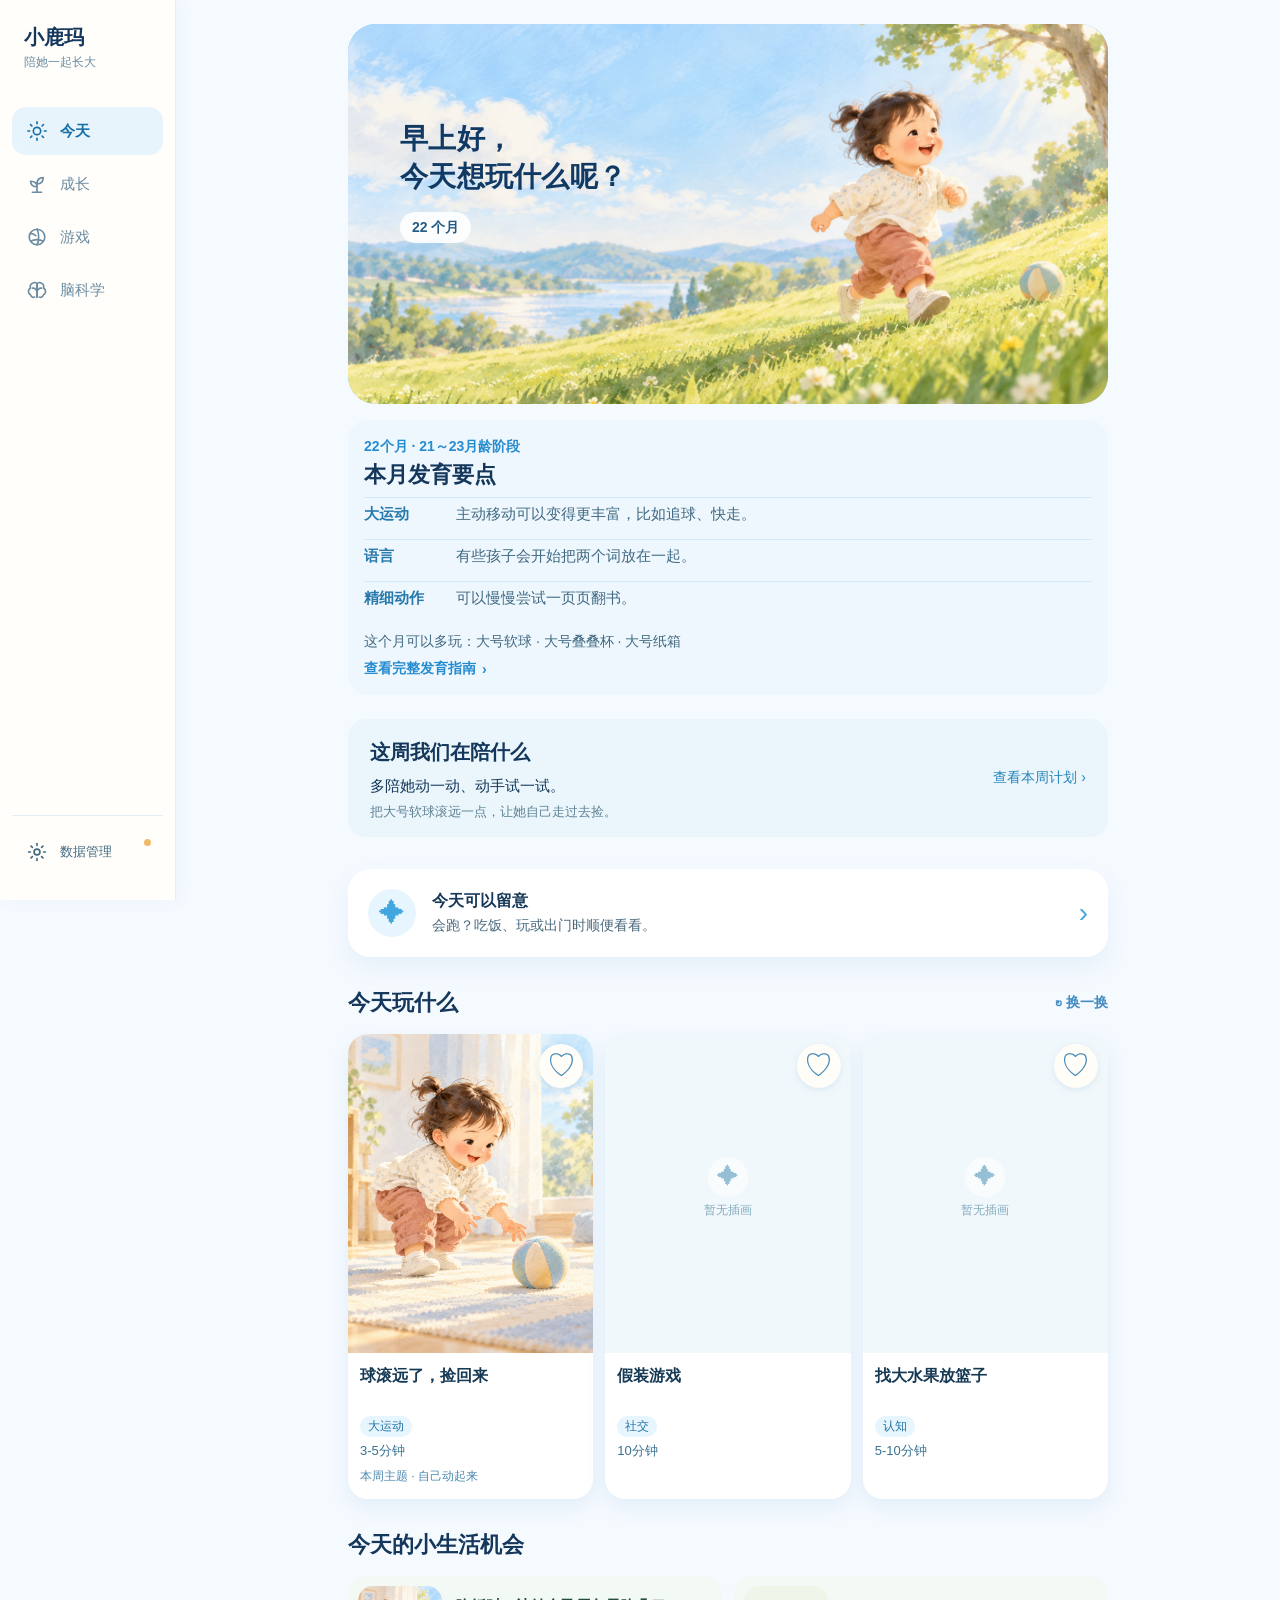
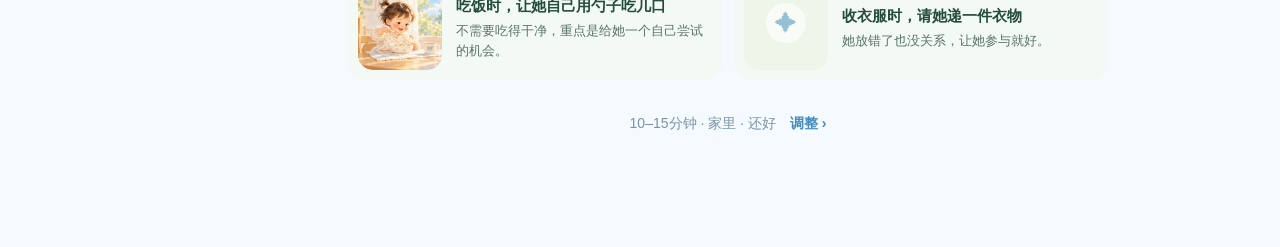
==== commit 4f2abf4e: "完善成长地图与陪伴计划影子验证" ====
--- a/育儿系统看板.html
+++ b/育儿系统看板.html
@@ -4,10 +4,19 @@
 <meta charset="UTF-8">
 <meta name="viewport" content="width=device-width, initial-scale=1.0">
 <title>小鹿玛成长计划 · 育儿系统看板</title>
-<script src="assets/chart.umd.min.js"></script>
-<script src="assets/monthly-growth.js"></script>
+<script src="assets/monthly-growth.js?v=phase2b-20261025-4"></script>
 <script src="assets/development-guide-content.js"></script>
-<script src="assets/development-guide.js"></script>
+<script src="assets/development-guide.js?v=phase2b-20261025-4"></script>
+<script src="assets/development-safety.js"></script>
+<script src="assets/activity-content-cleanup.js"></script>
+<script src="assets/activity-gap-content.js"></script>
+<script src="assets/five-brain-gap-content.js"></script>
+<script src="assets/activity-recommendation-learning.js"></script>
+<script src="assets/weekly-learning-plan.js"></script>
+<script src="assets/brain-knowledge-data.js"></script>
+<script src="assets/activity-mechanism-confirmed.js"></script>
+<script src="assets/brain-knowledge-foundation.js"></script>
+<link rel="stylesheet" href="assets/weekly-learning-plan.css">
 <style>
 :root{
   --bg:#FAFAFA; --card:#FFFFFF; --primary:#FFCA28; --primary-dark:#F9A825;
@@ -21,11 +30,19 @@
 .header h1{font-size:22px;margin-bottom:4px;letter-spacing:1px}
 .header .baby-info{font-size:15px;opacity:.92;display:flex;justify-content:center;gap:16px;flex-wrap:wrap}
 .header .baby-info span{background:rgba(255,255,255,.2);padding:2px 12px;border-radius:20px}
-.backup-bar{display:flex;align-items:center;gap:10px;padding:8px 12px;background:#FFF3E0;border-bottom:1px solid #FFB74D;font-size:13px;color:#E65100}
+.backup-bar{display:flex;align-items:center;gap:10px;padding:8px 16px;background:#f5f9f6;border-bottom:1px solid #e0ebe4;font-size:14px;color:#476453}
+.backup-bar[hidden],.data-management-dialog[hidden]{display:none!important}
 .backup-bar .backup-msg{flex:1;line-height:1.4}
-.backup-bar .backup-btn{padding:4px 12px;background:#FF9800;color:#fff;border:none;border-radius:6px;font-size:12px;cursor:pointer;flex-shrink:0}
-.backup-bar .backup-btn:hover{background:#E65100}
-.backup-bar .backup-x{background:none;border:none;font-size:16px;color:#E65100;cursor:pointer;padding:0 4px;flex-shrink:0;line-height:1}
+.backup-bar .backup-btn{min-height:40px;padding:6px 10px;background:transparent;color:#278bd0;border:0;font-size:14px;cursor:pointer;flex-shrink:0}
+.backup-bar .backup-x{min-width:40px;min-height:40px;background:none;border:0;font-size:20px;color:#617b69;cursor:pointer;flex-shrink:0;line-height:1}
+.data-management-dialog{position:fixed;inset:0;z-index:500;display:grid;place-items:center;padding:16px;background:rgba(24,52,70,.35)}
+.data-management-panel{position:relative;width:min(100%,420px);padding:24px;border-radius:20px;background:#fffef9;box-shadow:0 16px 48px rgba(24,52,70,.14);color:#153653}
+.data-management-panel h2{font-size:22px;margin:0 0 12px}
+.data-management-panel p{font-size:15px;line-height:1.6;margin:0 0 16px;color:#49677c}
+.data-management-panel .data-backup-status{padding:12px 14px;border-radius:12px;background:#edf7fd;color:#276e9b}
+.data-management-close{position:absolute;top:12px;right:12px;width:44px;height:44px;border:0;background:transparent;color:#49677c;font-size:24px;cursor:pointer}
+.data-management-actions{display:flex;gap:12px;flex-wrap:wrap}
+.data-management-actions button{min-height:44px;padding:8px 14px;border:1px solid #cfe4f0;border-radius:12px;background:#edf7fd;color:#278bd0;font-size:15px;cursor:pointer}
 .container{max-width:1100px;margin:0 auto;padding:16px}
 .page{display:none;animation:fade .3s}
 .page.active{display:block}
@@ -98,23 +115,6 @@
 .age-label{min-width:70px;font-size:15px;font-weight:600;color:var(--primary-dark);background:color-mix(in srgb,var(--primary) 14%,#fff);padding:4px 10px;border-radius:8px;text-align:center;flex-shrink:0}
 .age-items{flex:1;font-size:15px}
 .age-items .item{padding:3px 0;color:var(--text-mid)}
-.game-filter{display:flex;gap:6px;margin-bottom:10px;flex-wrap:wrap;align-items:center}
-.game-filter button{padding:4px 11px;border:1px solid var(--border);background:var(--card);border-radius:10px;font-size:12px;cursor:pointer;line-height:1.4;transition:all .2s}
-.game-filter button:hover{border-color:var(--primary);color:var(--primary-dark)}
-.game-filter button.active{background:var(--primary);color:#fff;border-color:var(--primary);font-weight:500}
-.game-filter .flbl{font-size:12px;color:var(--text-light);margin-right:4px;align-self:center}
-.game-grid{display:grid;grid-template-columns:repeat(auto-fit,minmax(280px,1fr));gap:14px}
-.game-card{background:var(--card);border-radius:var(--radius);overflow:hidden;box-shadow:var(--shadow);border:1px solid var(--border)}
-.game-card .gc-head{padding:14px;border-bottom:1px solid var(--border)}
-.game-card .gc-head h4{font-size:17px;margin-bottom:6px}
-.game-card .gc-body{padding:12px 14px;font-size:16px}
-.game-card .gc-row{padding:4px 0;display:flex;gap:6px}
-.game-card .gc-label{color:var(--text-light);min-width:46px;flex-shrink:0;font-size:14px}
-.game-card .gc-val{color:var(--text-mid);flex:1}
-.game-card .gc-steps{margin:6px 0 4px;padding:8px 10px;background:#FAFAFA;border-radius:8px}
-.game-card .gc-steps-title{font-size:13px;font-weight:600;color:var(--primary-dark);margin-bottom:4px}
-.game-card .gc-step{padding:3px 0;font-size:14px;color:var(--text-mid);line-height:1.6}
-.game-card .gc-principle{background:#F3E5F5;border-radius:8px;padding:8px 10px;margin-top:8px;font-size:13px;color:#6A1B9A}
 .theory-grid{display:grid;grid-template-columns:1fr;gap:14px}
 .theory-card{background:var(--card);border:1px solid var(--border);border-radius:14px;overflow:hidden;box-shadow:var(--shadow)}
 .theory-card h4{font-size:17px;margin:0 0 12px;padding:12px 16px;color:var(--primary-dark);background:color-mix(in srgb,var(--blue) 10%,#fff);border-bottom:1px solid var(--border);display:flex;align-items:center;gap:6px;flex-wrap:wrap}
@@ -155,62 +155,6 @@
 .section-h{font-size:17px;margin:8px 0 12px;color:var(--primary-dark)}
 .footer{text-align:center;padding:24px 16px;font-size:13px;color:var(--text-light)}
 
-/* 每周一测 / 每月成长档案 */
-.wk-status{font-size:14px;color:var(--text-mid);margin-bottom:12px;line-height:1.7}
-.wk-status b{color:var(--primary-dark);font-size:15px}
-.wk-result{background:color-mix(in srgb,var(--primary) 6%,#fff);border:1px solid color-mix(in srgb,var(--primary) 18%,transparent);border-radius:12px;padding:14px;margin-bottom:14px}
-.wk-result-title{font-size:14px;color:var(--text-mid);margin-bottom:10px;font-weight:500;display:flex;align-items:center;gap:6px}
-.wk-result-avg{margin-left:auto;font-size:14px;color:var(--primary-dark);font-weight:600}
-.wk-bar{display:flex;align-items:center;gap:10px;margin:8px 0}
-.wk-bar-name{width:88px;font-size:14px;font-weight:500;flex-shrink:0}
-.wk-bar-track{flex:1;height:10px;background:#EEEEEE;border-radius:5px;overflow:hidden}
-.wk-bar-fill{height:100%;background:linear-gradient(90deg,var(--primary),var(--primary-dark));border-radius:5px;transition:width .4s}
-.wk-bar-val{width:42px;text-align:right;font-size:13px;color:var(--primary-dark);font-weight:600;flex-shrink:0}
-.wk-note{width:100%;box-sizing:border-box;min-height:64px;margin-top:10px;padding:10px;border:1px solid var(--border);border-radius:10px;font-size:14px;font-family:inherit;resize:vertical}
-.obs-entry-grid{display:grid;grid-template-columns:1fr 1fr auto;gap:10px;align-items:end;margin-top:10px}
-.obs-entry-grid label{display:flex;flex-direction:column;gap:4px;font-size:12px;color:var(--text-light)}
-.obs-entry-grid select{width:100%;background:#fff}
-.growth-profile-grid{display:grid;grid-template-columns:repeat(auto-fit,minmax(180px,1fr));gap:10px;margin:12px 0}
-.growth-dim-card{border:1px solid var(--border);border-radius:12px;padding:12px;background:#fff;cursor:pointer;text-align:left;font-family:inherit;color:var(--text)}
-.growth-dim-card:hover,.growth-dim-card.active{border-color:var(--primary);background:color-mix(in srgb,var(--primary) 6%,#fff)}
-.growth-state{display:inline-block;margin-top:6px;padding:2px 9px;border-radius:10px;font-size:12px;background:#F5F5F5;color:var(--text-mid)}
-.growth-evidence{display:inline-block;margin:6px 0 0 5px;font-size:11px;color:var(--text-light)}
-.growth-recent{font-size:11px;color:var(--text-light);margin-top:7px;line-height:1.45}
-.growth-detail{border-radius:12px;background:color-mix(in srgb,var(--primary) 6%,#fff);padding:14px;margin-top:12px}
-.growth-detail h4{font-size:15px;margin:10px 0 5px}.growth-detail ul{padding-left:20px;font-size:13px;color:var(--text-mid)}
-@media(max-width:700px){.obs-entry-grid{grid-template-columns:1fr}.obs-entry-grid .btn{width:100%}}
-
-/* 每周观察（爱贝睿式日常行为观察清单） */
-.obs-status{font-size:14px;color:var(--text-mid);margin-bottom:10px;line-height:1.7}
-.obs-status b{color:#E65100;font-size:15px}
-.obs-progress{height:8px;background:#F0F0F0;border-radius:4px;overflow:hidden;margin-bottom:14px}
-.obs-progress-fill{height:100%;background:linear-gradient(90deg,#FF9800,#E65100);border-radius:4px;transition:width .4s}
-.obs-item{background:transparent;border:none;border-top:1px dashed var(--border);border-radius:0;padding:10px 0 12px;margin:0;transition:all .2s}
-.obs-item:first-child{border-top:none;padding-top:4px}
-.obs-item:last-child{padding-bottom:4px}
-.obs-item.done{background:color-mix(in srgb,#FF9800 5%,transparent);border-radius:8px;padding:10px 12px 12px;margin:0 -8px}
-.obs-dim{font-size:12px;font-weight:600;display:inline-block;padding:2px 10px;border-radius:10px;margin-bottom:6px}
-.obs-text{font-size:15px;font-weight:500;line-height:1.5;margin-bottom:8px;color:var(--text)}
-.obs-btns{display:flex;gap:6px;flex-wrap:wrap}
-.obs-btn{flex:1;min-width:105px;padding:10px 6px;border:1px solid var(--border);border-radius:8px;background:#FAFAFA;cursor:pointer;font-size:13px;text-align:center;transition:all .2s;line-height:1.4;font-family:inherit;color:inherit}
-.obs-btn:hover{background:color-mix(in srgb,#FF9800 8%,#fff)}
-.obs-btn.active{background:color-mix(in srgb,#FF9800 16%,#fff);border-color:#FF9800;color:#E65100;font-weight:600}
-
-/* 五大脑概览 + 弱项推荐 */
-.obs-sum-title{font-size:14px;font-weight:600;color:var(--text-mid);margin:12px 0 8px}
-.obs-sum-bar{display:flex;align-items:center;gap:8px;margin:5px 0}
-.obs-sum-name{width:70px;font-size:12px;font-weight:500;flex-shrink:0}
-.obs-sum-track{flex:1;height:8px;background:#F0F0F0;border-radius:4px;overflow:hidden}
-.obs-sum-fill{height:100%;border-radius:4px;transition:width .4s}
-.obs-sum-val{width:28px;font-size:12px;color:var(--text-mid);text-align:right;flex-shrink:0}
-.obs-sum-bar.obs-sum-weak .obs-sum-name{color:#E65100;font-weight:600}
-.obs-sum-bar.obs-sum-weak .obs-sum-val{color:#E65100;font-weight:700}
-.obs-sum-rec{display:flex;align-items:center;gap:10px;margin-top:10px;padding:8px 12px;background:color-mix(in srgb,#FF9800 8%,#fff);border-radius:8px;font-size:13px;color:var(--text);flex-wrap:wrap}
-.obs-sum-rec b{color:#E65100}
-.obs-rec-btn{margin-left:auto;padding:5px 12px;background:#FF9800;color:#fff;border:none;border-radius:6px;font-size:12px;cursor:pointer;flex-shrink:0}
-.obs-rec-btn:hover{background:#E65100}
-.obs-sum-bar.obs-sum-none .obs-sum-track{background:#F5F5F5}
-.obs-sum-bar.obs-sum-none .obs-sum-val{color:#9E9E9E;font-weight:400}
 .gc-safety{margin-top:8px;padding:6px 10px;border-radius:8px;background:#FFF3E0;color:#E65100;font-size:12px;line-height:1.5}
 .today-hero{background:linear-gradient(135deg,#FFF8E1,#FFECB3);border-radius:var(--radius);padding:18px;margin-bottom:14px}
 .today-hero h2{font-size:21px;color:#8D5D00;margin-bottom:3px}.today-hero p{font-size:14px;color:var(--text-mid)}
@@ -241,20 +185,6 @@
 .today-note{font-size:13px;color:var(--text-mid);background:#FFF8E1;border-radius:9px;padding:8px 11px;margin-bottom:10px}
 .saved-hint{font-size:12px;color:var(--green);min-height:18px;margin-top:5px}
 
-/* 脑计划内部子 tab */
-.brain-subtabs{display:flex;gap:8px;margin-bottom:14px;border-bottom:2px solid var(--border);padding-bottom:0}
-.brain-subtabs button{padding:8px 16px;border:none;background:none;font-size:15px;color:var(--text-mid);cursor:pointer;border-bottom:3px solid transparent;margin-bottom:-2px;transition:all .2s;font-weight:500}
-.brain-subtabs button:hover{color:var(--primary-dark)}
-.brain-subtabs button.active{color:var(--primary-dark);border-bottom-color:var(--primary-dark)}
-.brain-sub{display:none;animation:fade .3s}
-.brain-sub.active{display:block}
-.wk-input{padding:6px 8px;border:1px solid var(--border);border-radius:8px;font-size:14px;font-family:inherit}
-.mini-btn{padding:4px 10px;border:1px solid var(--border);background:#fff;border-radius:8px;font-size:13px;cursor:pointer;color:var(--text-mid)}
-.mini-btn:hover{background:color-mix(in srgb,var(--primary) 12%,#fff)}
-.wk-hist{margin-top:8px;border-top:1px dashed var(--border);padding-top:10px}
-.wk-hist .hrow{display:flex;justify-content:space-between;align-items:center;font-size:13px;padding:6px 8px;border-radius:8px;cursor:pointer;color:var(--text-mid)}
-.wk-hist .hrow:hover{background:color-mix(in srgb,var(--primary) 10%,#fff)}
-.wk-hist .hrow b{color:var(--primary-dark)}
 .arch-table{width:100%;border-collapse:collapse;font-size:13px;margin:10px 0}
 .arch-table th,.arch-table td{border:1px solid var(--border);padding:6px 8px;text-align:center}
 .arch-table th{background:color-mix(in srgb,var(--primary) 16%,#fff);color:var(--primary-dark)}
@@ -263,31 +193,29 @@
 
 /* 阅读字号校准：手机上正文不低于 15–16px，紧凑徽标也保持可辨认 */
 .backup-bar,.wk-note-tip,.wk-focus-tip,.life-item .life-desc,
-.toy-item p,.day-card .gdesc,.game-card .gc-steps-title,
-.game-card .gc-principle,.history-note,.footer,.wk-bar-val,
-.obs-entry-grid label,.growth-detail ul,.obs-dim,.obs-sum-rec,
+.toy-item p,.day-card .gdesc,.history-note,.footer,
+
 .gc-safety,.today-gentle,.today-refresh,.today-detail summary,
 .today-detail ol,.observe-inline,.feedback-label,.life-opportunity p,
-.today-note,.saved-hint,.mini-btn,.wk-hist .hrow,.arch-table{
+.today-note,.saved-hint,.arch-table{
   font-size:15px;
 }
 .wk-note-d,.md-desc,.md-h,.md-col ul,.wk-focus-d,
-.focus-item p,.game-card .gc-label,.game-card .gc-step,
-.qa-block .qa-scene,.score-table th,.wk-status,.wk-result-title,
-.wk-result-avg,.wk-bar-name,.wk-note,.obs-status,.obs-sum-title,
+.focus-item p,
+.qa-block .qa-scene,.score-table th,
+
 .today-hero p,.today-desc,.today-settings,.setting-label,.arch-note{
   font-size:16px;
 }
-.tag,.toy-tag,.source-badge,.day-card .day,.growth-state,
-.growth-evidence,.growth-recent,.obs-sum-name,.obs-sum-val,
+.tag,.toy-tag,.source-badge,.day-card .day,
+
 .today-slot,.today-meta{
   font-size:13px;
 }
-.backup-bar .backup-btn,.obs-rec-btn{font-size:14px}
+.backup-bar .backup-btn{font-size:14px}
 .toy-item .toy-why{font-size:14px}
-.growth-detail h4,.obs-text,.life-opportunity b{font-size:16px}
-.growth-detail p{font-size:15px!important}
-.obs-btn,.today-actions button,.today-chip,.feedback-row button{
+.life-opportunity b{font-size:16px}
+.today-actions button,.today-chip,.feedback-row button{
   font-size:15px;
   line-height:1.45;
 }
@@ -309,19 +237,19 @@
   body.today-dock-visible .container{padding-bottom:86px}
 }
 @media print{
-  .header,.nav,.footer,.no-print,.brain-subtabs{display:none!important}
+  .header,.nav,.footer,.no-print{display:none!important}
   #page-brain{display:block!important}
-  .brain-sub{display:none!important}
-  #bsub-arch{display:block!important}
-  #page-home,#page-milestone,#page-games,#page-theory{display:none!important}
+  #page-home,#page-weekly,#page-milestone,#page-games,#page-theory,#page-life,#page-me{display:none!important}
   .card{box-shadow:none!important;border:1px solid #ddd}
   body{background:#fff;padding:0}
 }
 </style>
-<link rel="stylesheet" href="assets/design-system.css">
+<link rel="stylesheet" href="assets/design-system.css?v=global-nav-20261027">
 <link rel="stylesheet" href="assets/today-sky.css">
-<link rel="stylesheet" href="assets/growth-plan.css">
-<link rel="stylesheet" href="assets/development-guide.css">
+<link rel="stylesheet" href="assets/development-guide.css?v=phase2b-20261025-4">
+<link rel="stylesheet" href="assets/activity-favorites.css?v=phase2b-games-2">
+<link rel="stylesheet" href="assets/game-library.css?v=phase2b-games-2">
+<link rel="stylesheet" href="assets/growth-plan-v2.css?v=five-brain-evidence-final-20261029">
 </head>
 <body class="home-active">
 
@@ -332,18 +260,38 @@
   </div>
 </div>
 
-<div id="backupBar" class="backup-bar" style="display:none">
-  <span class="backup-msg"></span>
-  <button class="backup-btn" onclick="exportData()">⬇ 立即导出</button>
-  <button class="backup-x" onclick="this.parentNode.style.display='none'" title="稍后提醒">✕</button>
+<svg class="nav-icon-defs" xmlns="http://www.w3.org/2000/svg" aria-hidden="true" focusable="false">
+  <symbol id="nav-icon-today" viewBox="0 0 24 24"><circle cx="12" cy="12" r="4"/><path d="M12 2v2m0 16v2M4.93 4.93l1.42 1.42m11.3 11.3 1.42 1.42M2 12h2m16 0h2M4.93 19.07l1.42-1.42m11.3-11.3 1.42-1.42"/></symbol>
+  <symbol id="nav-icon-growth" viewBox="0 0 24 24"><path d="M12 21v-9m0 3c-4.5 0-7-2.1-7-6 4 0 7 1.8 7 6Zm0-3c0-4.4 2.2-7 6.8-7-.1 4.1-2.5 7-6.8 7Z"/><path d="M7 21h10"/></symbol>
+  <symbol id="nav-icon-games" viewBox="0 0 24 24"><circle cx="12" cy="12" r="8.5"/><path d="M12 3.5c1.2 2.1 1.8 5 1.8 8.5s-.6 6.4-1.8 8.5M4.6 8c2.2.1 4.3 1 6 2.4M5 16.6c2.2-1.2 4.7-1.8 7-1.8s4.8.6 7 1.8"/></symbol>
+  <symbol id="nav-icon-brain" viewBox="0 0 24 24"><path d="M11.8 20V5.2C10.9 3.6 8.5 3.4 7.3 4.7a3.7 3.7 0 0 0-2.4 5.1A4.3 4.3 0 0 0 5 17.4c.4 2 2.6 3.1 4.4 2.3m2.8.3V5.2c.9-1.6 3.3-1.8 4.5-.5a3.7 3.7 0 0 1 2.4 5.1 4.3 4.3 0 0 1-.1 7.6c-.4 2-2.6 3.1-4.4 2.3M7 10c1.8-.4 3 .3 3.6 1.6m6.4-1.6c-1.8-.4-3 .3-3.6 1.6"/></symbol>
+  <symbol id="nav-icon-life" viewBox="0 0 24 24"><path d="M4 11h16v3a7 7 0 0 1-7 7h-2a7 7 0 0 1-7-7v-3Z"/><path d="M3 11h18M16.5 3.5 14 11M18.5 4.5l-2-1"/></symbol>
+  <symbol id="nav-icon-me" viewBox="0 0 24 24"><circle cx="12" cy="8" r="3.5"/><path d="M5 20a7 7 0 0 1 14 0H5Z"/></symbol>
+  <symbol id="nav-icon-settings" viewBox="0 0 24 24"><circle cx="12" cy="12" r="3.2"/><path d="M12 2.8v2m0 14.4v2M2.8 12h2m14.4 0h2M5.5 5.5l1.5 1.5m10 10 1.5 1.5m0-13-1.5 1.5m-10 10-1.5 1.5"/></symbol>
+</svg>
+<nav class="nav" aria-label="主要导航">
+  <div class="nav-brand" aria-hidden="true"><strong>小鹿玛</strong><small>陪她一起长大</small></div>
+  <button id="navHome" class="active" aria-current="page" aria-label="今天" onclick="showPage('home',this)"><svg class="nav-icon" aria-hidden="true"><use href="#nav-icon-today"/></svg><span class="nav-label">今天</span></button>
+  <button id="navBrain" aria-label="成长" onclick="showPage('brain',this)"><svg class="nav-icon" aria-hidden="true"><use href="#nav-icon-growth"/></svg><span class="nav-label">成长</span></button>
+  <button id="navGames" aria-label="游戏" onclick="showPage('games',this)"><svg class="nav-icon" aria-hidden="true"><use href="#nav-icon-games"/></svg><span class="nav-label">游戏</span></button>
+  <button id="navTheory" aria-label="脑科学" onclick="showPage('theory',this)"><svg class="nav-icon" aria-hidden="true"><use href="#nav-icon-brain"/></svg><span class="nav-label">脑科学</span></button>
+  <div class="nav-settings"><button type="button" onclick="openDataManagement()" aria-label="数据管理"><svg class="nav-icon" aria-hidden="true"><use href="#nav-icon-settings"/></svg><span>数据管理</span><i class="backup-notice-dot" hidden></i></button></div>
+</nav>
+<button type="button" class="mobile-data-entry" onclick="openDataManagement()" aria-label="数据管理"><svg class="nav-icon" aria-hidden="true"><use href="#nav-icon-settings"/></svg><span class="backup-notice-dot" hidden></span></button>
+
+<div id="dataManagementDialog" class="data-management-dialog" role="dialog" aria-modal="true" aria-labelledby="dataManagementTitle" hidden>
+  <div class="data-management-panel">
+    <button type="button" class="data-management-close" onclick="closeDataManagement()" aria-label="关闭数据管理">×</button>
+    <h2 id="dataManagementTitle">数据管理</h2>
+    <p id="dataBackupStatus" class="data-backup-status"></p>
+    <p>数据保存在这台设备的浏览器中。导出 JSON 可以留一份自己的备份。</p>
+    <div class="data-management-actions">
+      <button type="button" onclick="exportData()">导出全部数据</button>
+      <button type="button" onclick="document.getElementById('importFile').click()">导入备份</button>
+    </div>
+    <input type="file" id="importFile" accept="application/json" hidden onchange="importData(this)">
+  </div>
 </div>
-<nav class="nav" aria-label="主要导航">
-  <button class="active" aria-current="page" aria-label="今天" onclick="showPage('home',this)"><span class="nav-icon" aria-hidden="true">☀️</span><span class="nav-label">今天</span></button>
-  <button aria-label="发展里程碑" onclick="showPage('milestone',this)"><span class="nav-icon" aria-hidden="true">🌱</span><span class="nav-label">里程碑</span></button>
-  <button aria-label="游戏库" onclick="showPage('games',this)"><span class="nav-icon" aria-hidden="true">🎲</span><span class="nav-label">游戏库</span></button>
-  <button aria-label="脑科学" onclick="showPage('theory',this)"><span class="nav-icon" aria-hidden="true">🧠</span><span class="nav-label">脑科学</span></button>
-  <button id="navBrain" aria-label="成长计划" onclick="showPage('brain',this)"><span class="nav-icon" aria-hidden="true">📈</span><span class="nav-label">成长计划</span></button>
-</nav>
 
 <div class="container">
 
@@ -354,94 +302,36 @@
     <img class="today-hero-image" src="assets/illustrations/hero/hero-morning-run.png" alt="小鹿玛在蓝天下奔跑" onerror="this.hidden=true;this.parentNode.classList.add('is-fallback')">
   </section>
   <section class="today-monthly-guide" id="homeDevelopmentGuideSection" aria-labelledby="homeDevelopmentGuideTitle" hidden></section>
+  <section class="today-weekly-plan" id="homeWeeklyPlan" aria-label="本周早教计划" hidden></section>
   <section class="today-observation-section" aria-label="今天可以留意"><div id="todayObservation"></div></section>
   <section class="today-games-section" aria-labelledby="todayGamesTitle"><div class="today-section-head ds-section-header"><h2 id="todayGamesTitle">今天玩什么</h2><button type="button" class="today-refresh" onclick="refreshTodayActivities()" aria-label="在当前条件下换一批游戏">↻ 换一换</button></div><div id="todayEnergyNote"></div><div class="today-activity-grid" id="todayActivities"></div><div id="todayActivityDetail"></div></section>
   <section class="today-life-section" aria-labelledby="todayLifeTitle"><h2 id="todayLifeTitle">今天的小生活机会</h2><div id="todayLife"></div></section>
   <div class="today-condition-inline" id="todayConditionDock"><button type="button" onclick="openTodaySettings()" aria-haspopup="dialog" aria-controls="todaySettingsSheet"><span class="today-condition-summary" id="todayPrefsSummary">10–15分钟 · 家里 · 还好</span><span class="today-condition-adjust">调整 ›</span></button></div>
 </div>
 
-<!-- ===== 成长计划（日常观察 + 月度成长评估 + 成长档案）===== -->
-<div class="page" id="page-brain">
-  <div class="growth-intro ds-page-header"><h1>成长计划</h1><p>记下日常的小变化，慢慢看见她的成长。</p></div>
-  <div class="assessment-save-notice" id="assessmentSaveNotice" role="status" aria-live="polite" hidden></div>
-  <section class="monthly-summary-section" id="monthlySummarySection" aria-label="本月成长总结" hidden></section>
-  <section class="development-guide-section" id="developmentGuideSection" aria-labelledby="developmentGuideTitle"></section>
-  <section class="growth-profile-feature" aria-labelledby="growthProfileTitle">
-    <div class="growth-feature-heading ds-section-header"><div><span class="growth-eyebrow">小鹿玛的成长手册</span><h2 id="growthProfileTitle">五维成长画像</h2></div><span class="growth-feature-mark" aria-hidden="true">✦</span></div>
-    <div id="dxHistory"></div>
-  </section>
-  <div class="brain-subtabs">
-    <button class="active ds-tab ds-filter-chip" id="subt-obs" onclick="showBrainSub('obs',this)">成长观察</button>
-    <button class="ds-tab ds-filter-chip" id="subt-arch" onclick="showBrainSub('arch',this)">月度档案</button>
-    <button class="ds-tab ds-filter-chip" id="subt-assess" onclick="showBrainSub('assess',this)">成长小评估</button>
-  </div>
-
-  <!-- 子页：日常成长观察 -->
-  <div class="brain-sub active" id="bsub-obs">
-    <div class="card ds-soft-card">
-      <div class="card-title"><span class="icon">🔍</span>记录今天的小变化</div>
-      <div class="obs-status" id="obsStatus"></div>
-      <div id="obsSummary"></div>
-      <textarea class="wk-note" id="obsNote" placeholder="例如：今天第一次说「妈妈抱」。" style="margin-top:12px"></textarea>
-      <div class="obs-entry-grid">
-        <label>可能相关领域<select id="obsDomain" class="wk-input"><option value="">暂不确定</option><option value="motor">大运动</option><option value="fine">精细动作</option><option value="lang">语言沟通</option><option value="cog">认知探索</option><option value="soc">社会交往 / 社会情绪</option></select></label>
-        <label>观察状态<select id="obsEvidenceStatus" class="wk-input"><option value="observed">已观察到</option><option value="emerging">正在出现</option><option value="unobserved">尚未观察</option><option value="not_yet">家长确认尚未出现</option><option value="concern">家长有担忧</option></select></label>
-        <button class="btn ds-action-primary" onclick="addObservation()">保存观察</button>
-      </div>
-      <div style="margin-top:10px;color:var(--text-light);font-size:13px;line-height:1.6">记录会作为成长画像的辅助证据。一次记录不会自动把某个领域升级为“优秀”。</div>
-    </div>
-    <div class="card ds-soft-card">
-      <div class="card-title"><span class="icon">📚</span>观察历史</div>
-      <div id="obsHistory"></div>
-    </div>
-  </div>
-
-  <!-- 子页：月度档案 -->
-  <div class="brain-sub" id="bsub-arch">
-    <div class="card ds-soft-card">
-      <div class="card-title"><span class="icon">🌱</span>成长档案</div>
-      <p style="font-size:15px;color:var(--text-mid);margin-bottom:14px;line-height:1.8">汇总日常观察和每月成长小评估，展示五个发展领域的阶段性成长画像。它不是医学诊断，也不代替正规发育筛查。</p>
-      <div class="growth-source-note ds-info-strip">数据来源：家长日常记录、已确认的行为证据、每月成长小评估。“尚未观察”不等于“不会”。如出现能力倒退或家长持续担忧，应咨询儿科/儿保专业人员。</div>
-    </div>
-    <div class="card ds-soft-card" id="archiveCard">
-      <div class="card-title"><span class="icon">🗂️</span>每月成长档案 <span class="no-print" style="float:right;font-size:13px;font-weight:400"><button class="mini-btn ds-action-secondary" onclick="exportData()">⬇ 导出全部</button> <button class="mini-btn ds-action-secondary" onclick="document.getElementById('importFile').click()">⬆ 导入</button><input type="file" id="importFile" accept="application/json" style="display:none" onchange="importData(this)"></span></div>
-      <p style="font-size:14px;color:var(--text-mid);margin-bottom:12px">汇总当月的日常成长观察和已完成的小评估，生成可打印的成长档案。选好月份后点生成。</p>
-      <div class="no-print" style="display:flex;gap:10px;align-items:center;flex-wrap:wrap;margin-bottom:14px">
-        <label>月份：<input type="month" id="archiveMonth" class="wk-input"></label>
-        <button class="btn" onclick="genGrowthArchive()">🗂️ 生成成长档案</button>
-        <button class="btn ds-action-secondary" onclick="genGrowthArchive();setTimeout(function(){window.print()},150)">🖨️ 打印 / 导出PDF</button>
-      </div>
-      <div id="archiveArea"></div>
-    </div>
-    <div class="card ds-soft-card">
-      <div class="card-title"><span class="icon">📈</span>月度成长状态记录</div>
-      <p style="font-size:14px;color:var(--text-mid);margin-bottom:12px">保留各月的阶段性状态与证据数量，不对不同月龄做伪精确分数比较。</p>
-      <div id="trendArea"></div>
-    </div>
-    <div class="card ds-soft-card">
-      <div class="card-title"><span class="icon">📖</span>历史月份成长总结</div>
-      <div id="monthlySummaryHistory"></div>
-      <div id="monthlySummaryHistoryDetail"></div>
-    </div>
-  </div>
-
-  <!-- 子页：每月成长小评估 -->
-  <div class="brain-sub" id="bsub-assess">
-    <div class="card ds-soft-card">
-      <div class="card-title"><span class="icon">🧭</span>每月成长小评估</div>
-      <p style="font-size:15px;color:var(--text-mid);margin-bottom:14px;line-height:1.8">系统会根据当前月龄、上次结果、已稳定掌握能力和日常记录，选出这个月最值得了解的问题。通常约5–10分钟，不追求固定题数。</p>
-      <div class="arch-note" style="margin-bottom:12px"><b>与正规发育筛查分开：</b>这里是家庭自用的成长小评估，用于组织观察和生成陪伴建议。它不使用医学诊断名称、常模分数或标准化筛查结论。有持续担忧、能力倒退或专业人员建议时，应另行进行正规咨询或筛查。</div>
-      <div class="obs-status" id="dxStatus"></div>
-      <div class="obs-progress"><div class="obs-progress-fill" id="dxProgress" style="width:0%"></div></div>
-      <div id="dxResult"></div>
-      <div id="dxList"></div>
-      <button class="btn" id="finishAssessmentBtn" onclick="finishAssessment()" style="margin-top:14px;display:none">完成本月评估</button>
-    </div>
+<!-- ===== 成长计划：正式展示层 ===== -->
+<div class="page" id="page-brain"><div id="growthV2Root"></div></div>
+<div class="page" id="page-weekly"><div id="weeklyPlanRoot"></div><div id="weekHistoryDetail" hidden></div></div>
+
+<!-- ===== 导航占位：只收纳现有内容入口 ===== -->
+<div class="page nav-hub-page" id="page-life">
+  <header class="ds-page-header"><h1>生活</h1><p>把适合今天的陪伴，放进日常里。</p></header>
+  <div class="nav-hub-links">
+    <button type="button" onclick="showPage('home');document.getElementById('todayLife').scrollIntoView({block:'start'})"><strong>今天的小生活机会</strong><span>回到今天，看看顺手能做什么 ›</span></button>
+    <button type="button" onclick="showPage('theory')"><strong>育儿知识</strong><span>查看现有的育儿知识内容 ›</span></button>
   </div>
 </div>
+<div class="page nav-hub-page" id="page-me">
+  <header class="ds-page-header"><h1>我的</h1><p>小鹿玛的记录与数据。</p></header>
+  <div class="nav-hub-links">
+    <button type="button" onclick="openDataManagement()"><strong>数据管理</strong><span>导入、导出和查看备份状态 ›</span></button>
+    <button type="button" onclick="showPage('milestone')"><strong>发展里程碑</strong><span>查看原有的月龄里程碑内容 ›</span></button>
+  </div>
+</div>
 
 <!-- ===== 发展里程碑 ===== -->
 <div class="page" id="page-milestone">
+  <button type="button" class="nav-return-link" onclick="showPage('brain')">‹ 返回成长</button>
   <div class="card">
     <div class="card-title"><span class="icon">📈</span>五大能区发展里程碑</div>
     <p style="font-size:15px;color:var(--text-mid);margin-bottom:16px">基于知芽五大能区框架，18月数据参考卫健委指南、MedlinePlus及三甲医院儿科标准。2岁档为爱贝睿测评体系接入点。</p>
@@ -458,10 +348,20 @@
 
 <!-- ===== 游戏库 ===== -->
 <div class="page" id="page-games">
-  <div class="card">
-    <div class="card-title"><span class="icon">🎮</span>游戏活动库</div>
-    <p style="font-size:15px;color:var(--text-mid);margin-bottom:16px">1岁半游戏基于哈佛儿童发展中心、卫健委指南及国内权威早教资料，每款标注脑科学原理。2岁档为爱贝睿原版测评游戏，到龄再做。</p>
-    <div class="game-filter"><span class="flbl">维度</span>
+  <header class="game-page-header ds-page-header"><h1>游戏库</h1><p>找一个现在就能和她玩的。</p></header>
+  <div class="game-library-toolbar"><div class="game-library-view"><button type="button" id="gameFavoritesTab" class="game-library-tab" onclick="setFavoriteView(!fState.favorites)" aria-pressed="false"><span id="gameFavoritesLabel">♡ 我的收藏</span><span id="gameFavoritesCountWrap"> · <span id="favoriteCount">0</span></span></button><button type="button" id="gameWeeklyTab" class="game-library-tab" onclick="WeeklyPlanUI.setGameFilter(!fState.weekly)" aria-pressed="false">本周推荐</button><button type="button" class="game-filter-jump" onclick="document.getElementById('gameFilterPanel').scrollIntoView({block:'start',behavior:'smooth'})" aria-controls="gameFilterPanel">筛选 <span aria-hidden="true">⌄</span></button></div><span class="game-library-count" id="gameLibraryCount"></span></div>
+  <div class="game-library-list" id="gameLibraryList">
+  <section class="game-filter-panel" id="gameFilterPanel" aria-label="筛选游戏">
+    <div class="game-filter"><span class="flbl">精力</span>
+      <button class="active" onclick="setF(this,'energy','all')">不限</button><button onclick="setF(this,'energy','low')">很累也能玩</button><button onclick="setF(this,'energy','medium')">还好</button><button onclick="setF(this,'energy','high')">有精力</button>
+    </div>
+    <div class="game-filter"><span class="flbl">场景</span>
+      <button class="active" onclick="setF(this,'location','all')">不限</button><button onclick="setF(this,'location','indoor')">家里</button><button onclick="setF(this,'location','outdoor')">户外</button><button onclick="setF(this,'location','on_the_go')">外出途中</button>
+    </div>
+    <div class="game-filter"><span class="flbl">时长</span>
+      <button class="active" onclick="setF(this,'duration','all')">不限</button><button onclick="setF(this,'duration','5')">5分钟内</button><button onclick="setF(this,'duration','10')">10分钟内</button><button onclick="setF(this,'duration','15')">15分钟内</button>
+    </div>
+    <div class="game-filter"><span class="flbl">领域</span>
       <button class="active" onclick="setF(this,'cat','all')">全部</button>
       <button onclick="setF(this,'cat','motor')">大运动</button>
       <button onclick="setF(this,'cat','fine')">精细动作</button>
@@ -470,6 +370,7 @@
       <button onclick="setF(this,'cat','soc')">社会情绪</button>
       <button onclick="setF(this,'cat','mem')">记忆/感官</button>
     </div>
+    <details class="game-more-filters"><summary>更多筛选 <span aria-hidden="true">⌄</span></summary><div class="game-more-inner">
     <div class="game-filter"><span class="flbl">来源</span>
       <button class="active" onclick="setF(this,'src','all')">全部</button>
       <button onclick="setF(this,'src','core')">看板核心</button>
@@ -477,18 +378,25 @@
       <button onclick="setF(this,'src','网络·权威')">网络·权威</button>
     </div>
     <div class="game-filter"><span class="flbl">年龄</span>
-      <button class="active" onclick="setF(this,'age','all')">全部</button>
+      <button class="active" onclick="setF(this,'age','current')">当前适龄</button>
+      <button onclick="setF(this,'age','all')">全部月龄</button>
       <button onclick="setF(this,'age','18月+')">18月+</button>
       <button onclick="setF(this,'age','2岁+')">2岁+</button>
       <button onclick="setF(this,'age','3岁+')">3岁+</button>
       <button onclick="setF(this,'age','4岁+')">4岁+</button>
     </div>
+    <div class="game-filter"><span class="flbl">准备</span><button class="active" onclick="setF(this,'prep','all')">不限</button><button onclick="setF(this,'prep','none')">零准备</button><button onclick="setF(this,'prep','low')">少量准备</button></div>
+    <div class="game-filter"><span class="flbl">类型</span><button class="active" onclick="setF(this,'contextType','all')">不限</button><button onclick="setF(this,'contextType','daily_life')">生活中玩</button><button onclick="setF(this,'contextType','play')">专门玩一会</button></div>
+    </div></details><button type="button" class="game-clear-filters" onclick="clearGameFilters()">清除筛选</button>
+  </section>
     <div class="game-grid" id="gameGrid"></div>
   </div>
+  <div class="game-library-detail" id="gameLibraryDetail" hidden></div>
 </div>
 
 <!-- ===== 脑科学 ===== -->
 <div class="page" id="page-theory">
+  <button type="button" class="nav-return-link" onclick="showPage('home')">‹ 返回今天</button>
   <div class="card">
     <div class="card-title"><span class="icon">🧬</span>脑科学与早教理论库</div>
     <p style="font-size:15px;color:var(--text-mid);margin-bottom:16px">第一部分：1岁半脑发育窗口期（基于卫健委指南、哈佛研究中心）。第二部分：爱贝睿记忆学习系列（2岁+通用理论）。</p>
@@ -827,7 +735,7 @@
 ];
 
 /* ===== Phase 2：今天 · 个性化行动助手 ===== */
-var TODAY_PREFS_KEY='xlma_today_prefs_v1',ACTIVITY_FEEDBACK_KEY='xlma_activity_feedback_v1',TODAY_OBS_HISTORY_KEY='xlma_today_observation_history_v1',TODAY_PLAN_KEY='xlma_today_plan_v1';
+var TODAY_PREFS_KEY='xlma_today_prefs_v1',ACTIVITY_FEEDBACK_KEY='xlma_activity_feedback_v1',ACTIVITY_FAVORITES_KEY='xlma_activity_favorites_v1',TODAY_OBS_HISTORY_KEY='xlma_today_observation_history_v1',TODAY_PLAN_KEY='xlma_today_plan_v1';
 var TODAY_DEFAULTS={duration:'10_15',context:'home',energy:'medium',interests:[]};
 var INTEREST_LABELS={water:'玩水',music:'音乐',animals:'动物',vehicles:'车',books:'绘本',balls:'球',pretend_play:'假装游戏',climbing:'爬与跨越',sorting:'配对分类',drawing:'涂鸦'};
 var ACTIVITY_OVERRIDES={
@@ -888,18 +796,85 @@
 function normalizeActivity(g,index){
   var o=ACTIVITY_OVERRIDES[g.name]||{},min=ageMinMonths(g.age),max=min>=36?min+23:min+17,dmax=durationMaxMinutes(g.time),dmin=durationMinMinutes(g.time),slot=o.slot||(dmax<=5?'zero':'small');
   var duration=o.duration||(slot==='zero'?{min:Math.min(dmin,3),max:5,label:'3-5分钟'}:{min:dmin,max:dmax,label:g.time||'5-10分钟'});
-  return {activity_id:activityId(g.name,index),title:g.name,min_age_months:min,max_age_months:max,domains:[g.cat==='mem'?'cog':g.cat],duration:duration,location:o.location||['indoor'],materials:o.materials||g.mat||'无',prep_level:o.prep_level||((g.mat||'').indexOf('无')>=0?'none':'low'),cleanup_level:o.cleanup_level||'low',noise_level:o.noise_level||'low',caregiver_energy:o.caregiver_energy||'medium',caregiver_effort:o.caregiver_effort||o.caregiver_energy||'medium',interest_tags:o.interest_tags||[],safety_level:o.safety_level||(unsafeForAge(g)?'blocked':'standard'),safety_notes:o.safety_notes||(unsafeForAge(g)?'不适合3岁以下儿童':'使用适龄、完好的大尺寸材料，全程保持在身边'),source:g.src||'现有活动库',source_type:g.src?'reference_content':'product_content',description:o.description||('用'+(g.mat||'家中常见物品')+'轻松玩一会儿。'),steps:o.steps||String(g.steps||'').split(/\s+(?=\d+[.\u3001])/).map(function(x){return x.replace(/^\d+[.\u3001]?/,'').trim();}).filter(Boolean),observation_prompts:o.observation_prompts||[],slot:slot,active_movement:g.cat==='motor',legacy:g};
-}
-function activityCatalog(){return allGames.map(normalizeActivity).concat(GROSS_MOTOR_ACTIVITIES.map(function(a){return Object.assign({},a,{duration:Object.assign({},a.duration),location:a.location.slice(),domains:a.domains.slice(),interest_tags:a.interest_tags.slice(),steps:a.steps.slice(),observation_prompts:a.observation_prompts.slice(),legacy:Object.assign({},a.legacy)});}));}
+  return applyActivityCleanup({activity_id:activityId(g.name,index),title:g.name,min_age_months:min,max_age_months:max,domains:[g.cat==='mem'?'cog':g.cat],duration:duration,location:o.location||['indoor'],materials:o.materials||g.mat||'无',prep_level:o.prep_level||((g.mat||'').indexOf('无')>=0?'none':'low'),cleanup_level:o.cleanup_level||'low',noise_level:o.noise_level||'low',caregiver_energy:o.caregiver_energy||'medium',caregiver_effort:o.caregiver_effort||o.caregiver_energy||'medium',interest_tags:o.interest_tags||[],safety_level:o.safety_level||(unsafeForAge(g)?'blocked':'standard'),safety_notes:o.safety_notes||(unsafeForAge(g)?'不适合3岁以下儿童':'使用适龄、完好的大尺寸材料，全程保持在身边'),source:g.src||'现有活动库',source_type:g.src?'reference_content':'product_content',description:o.description||('用'+(g.mat||'家中常见物品')+'轻松玩一会儿。'),steps:o.steps||String(g.steps||'').split(/\s+(?=\d+[.\u3001])/).map(function(x){return x.replace(/^\d+[.\u3001]?/,'').trim();}).filter(Boolean),observation_prompts:o.observation_prompts||[],slot:slot,active_movement:g.cat==='motor',legacy:g});
+}
+function applyActivityCleanup(a){
+  var edit=ACTIVITY_CONTENT_CLEANUP[a.activity_id],rewrite=ACTIVITY_TEMPLATE_REWRITES[a.activity_id],scene=ACTIVITY_SCENE_CORRECTIONS[a.activity_id];
+  if(edit){a=Object.assign({},a,edit,{content_cleanup_status:edit.decision});if(edit.decision==='blocked_under_3'||edit.decision==='remove_candidate')a.safety_level=edit.decision;else a.safety_level='standard';}
+  if(rewrite)a=Object.assign({},a,rewrite,{content_rewritten:true});
+  if(scene)a=Object.assign({},a,scene);
+  if(ACTIVITY_EFFORT_CORRECTIONS[a.activity_id])a.caregiver_effort=ACTIVITY_EFFORT_CORRECTIONS[a.activity_id];
+  if(a.space_requirement==='large'&&a.safety_notes.indexOf('较大空地')<0)a.safety_notes+=' 需要先清空较大空地，家中空间不足时不要开展。';
+  var safetyHold=ACTIVITY_AGE21_SAFETY_HOLDS[a.activity_id];
+  if(safetyHold)a=Object.assign({},a,{safety_level:'blocked_under_3',content_cleanup_status:'age21_safety_hold',safety_review_reason:safetyHold.reason});
+  return a;
+}
+function activityAvailableAtAge(a,age){return !!a&&age>=a.min_age_months&&age<=a.max_age_months&&a.safety_level!=='blocked'&&a.safety_level!=='remove_candidate'&&!(a.safety_level==='blocked_under_3'&&age<=36);}
+function activityLibrarySafe(a,currentAge){return !!a&&a.safety_level!=='blocked'&&a.safety_level!=='remove_candidate'&&!(a.safety_level==='blocked_under_3'&&currentAge<=36);}
+/* Phase 2.5A: one parent-facing activity per core mechanic. Retired IDs remain aliases. */
+var ACTIVITY_CANONICAL_GROUPS=[
+  {canonical_id:'act_14_泡泡追跑',title:'吹泡泡',variants:[{id:'act_14_泡泡追跑',label:'追一追、拍一拍'},{id:'act_76_漫天泡泡',label:'看看不同大小的泡泡'},{id:'act_117_追泡泡_推行小车',label:'推着小车追泡泡'}]},
+  {canonical_id:'act_12_场景旁白沟通',title:'看见什么，说什么',variants:[{id:'act_12_场景旁白沟通',label:'边做边说'},{id:'act_121_实时物品命名',label:'外出时说名称'}]},
+  {canonical_id:'act_2_家务变游戏',title:'一起做小家务',variants:[{id:'act_2_家务变游戏',label:'一起整理'},{id:'act_133_小小家务能手',label:'递一件、放一件'}]},
+  {canonical_id:'act_124_动作模仿游戏',title:'你做我也做',variants:[{id:'act_124_动作模仿游戏',label:'轮流做动作'},{id:'gm_seated_body_copy',label:'坐着做身体动作'}]},
+  {canonical_id:'gm_walk_to_tree',title:'走到那边看看',variants:[{id:'gm_walk_to_tree',label:'走到树旁'},{id:'gm_garden_loop',label:'绕花坛走一圈'}]},
+  {canonical_id:'act_61_蝴蝶昆虫印刷',title:'折纸印蝴蝶',variants:[{id:'act_61_蝴蝶昆虫印刷',label:'对折印蝴蝶'},{id:'act_111_蝴蝶印刷画',label:'换一种颜色再印'}]},
+  {canonical_id:'gm_low_soft_course',title:'地面低矮软垫路线',variants:[{id:'gm_low_soft_course',label:'绕线跨软垫'},{id:'act_118_居家障碍闯关',label:'走两轮短路线'}]}
+];
+ACTIVITY_GAP_GROUPS.forEach(function(g){ACTIVITY_CANONICAL_GROUPS.push({canonical_id:g.id,title:g.title,variants:g.variants.map(function(v){return {id:v.id,label:v.label};})});});
+ACTIVITY_GAP_EXTRA_VARIANTS.forEach(function(v){var group=ACTIVITY_CANONICAL_GROUPS.find(function(g){return g.canonical_id===v.canonical_id;});if(!group){group={canonical_id:v.canonical_id,title:v.canonical_title||v.canonical_id,variants:[{id:v.canonical_id,label:'基础玩法'}]};ACTIVITY_CANONICAL_GROUPS.push(group);}group.variants.push({id:v.id,label:v.label});});
+FIVE_BRAIN_GAP_CONTENT.filter(function(v){return v.decision==='add_as_variant';}).forEach(function(v){
+  var group=ACTIVITY_CANONICAL_GROUPS.find(function(g){return g.canonical_id===v.canonical_id;});
+  if(!group){var base=FIVE_BRAIN_GAP_CONTENT.find(function(x){return x.activity_id===v.canonical_id;});group={canonical_id:v.canonical_id,title:base?base.title:v.canonical_id.split('_').slice(2).join('_'),variants:[{id:v.canonical_id,label:'基础玩法'}]};ACTIVITY_CANONICAL_GROUPS.push(group);}
+  group.variants.push({id:v.activity_id,label:v.title});
+});
+var ACTIVITY_ALIASES={};ACTIVITY_CANONICAL_GROUPS.forEach(function(g){g.variants.forEach(function(v){if(v.id!==g.canonical_id)ACTIVITY_ALIASES[v.id]=g.canonical_id;});});
+function canonicalActivityId(id){return ACTIVITY_ALIASES[id]||id;}
+function reviewedGapActivityRow(item){
+  var duration=Object.assign({},item.duration),steps=item.steps.slice(),materials=item.materials,effort=item.caregiver_effort;
+  return {activity_id:item.activity_id,name:item.title,title:item.title,min_age_months:item.age_range[0],max_age_months:item.age_range[1],domains:[item.primary_domain],secondary_domains:item.secondary_domains.slice(),duration:duration,location:item.location.slice(),caregiver_effort:effort,caregiver_energy:effort,prep_level:item.prep_cost,cleanup_level:item.cleanup_cost,prep_cost:item.prep_cost,cleanup_cost:item.cleanup_cost,materials:materials,safety_level:'standard',safety_notes:item.safety_notes,core_play:item.core_play,description:item.core_play,steps:steps,activity_context_type:item.activity_context_type,play_type:'reviewed_core_play',recommendation_eligible:true,interest_tags:[],slot:duration.max<=5?'zero':'small',source:'Phase 3.3C5 已审核内容',source_type:'product_content',observation_prompts:[],active_movement:item.primary_domain==='motor',legacy:{cat:item.primary_domain,mat:materials,steps:steps.join(' '),time:duration.label,src:'Phase 3.3C5 已审核内容'}};
+}
+function rawActivityCatalog(){
+  var rows=allGames.map(normalizeActivity).concat(GROSS_MOTOR_ACTIVITIES.map(function(a){return applyActivityCleanup(Object.assign({},a,{duration:Object.assign({},a.duration),location:a.location.slice(),domains:a.domains.slice(),interest_tags:a.interest_tags.slice(),steps:a.steps.slice(),observation_prompts:a.observation_prompts.slice(),legacy:Object.assign({},a.legacy)}));}));
+  ACTIVITY_GAP_GROUPS.forEach(function(g){g.variants.forEach(function(v){rows.push(gapActivityRow(g,v));});});
+  ACTIVITY_GAP_EXTRA_VARIANTS.forEach(function(v){var base=rows.find(function(a){return a.activity_id===v.canonical_id;});if(base)rows.push(gapExistingVariant(base,v));});
+  FIVE_BRAIN_GAP_CONTENT.forEach(function(item){rows.push(reviewedGapActivityRow(item));});
+  return rows;
+}
+function activityCatalog(){
+  var rows=rawActivityCatalog(),byId={};rows.forEach(function(a){byId[a.activity_id]=a;});
+  return rows.filter(function(a){return !ACTIVITY_ALIASES[a.activity_id];}).map(function(a){
+    var group=ACTIVITY_CANONICAL_GROUPS.find(function(x){return x.canonical_id===a.activity_id;});if(!group)return a;
+    var variants=group.variants.map(function(item){var source=byId[item.id];if(!source)return null;return Object.assign({},source,{variant_id:item.id,variant_title:item.label});}).filter(Boolean);
+    return Object.assign({},a,{title:group.title,variants:variants,min_age_months:Math.min.apply(null,variants.map(function(v){return v.min_age_months;})),max_age_months:Math.max.apply(null,variants.map(function(v){return v.max_age_months;})),domains:[].concat.apply([],variants.map(function(v){return v.domains;})).filter(function(x,i,arr){return arr.indexOf(x)===i;}),location:[].concat.apply([],variants.map(function(v){return v.location;})).filter(function(x,i,arr){return arr.indexOf(x)===i;}),interest_tags:[].concat.apply([],variants.map(function(v){return v.interest_tags;})).filter(function(x,i,arr){return arr.indexOf(x)===i;})});
+  });
+}
+function chooseActivityVariant(a,age,prefs,states,focusDomains){
+  if(!a.variants)return a;
+  var locations=contextLocations(prefs.context),limit=durationLimit(prefs.duration),candidates=a.variants.filter(function(v){return activityAvailableAtAge(v,age)&&v.duration.max<=limit&&v.location.some(function(loc){return locations.indexOf(loc)>=0;});});
+  if(!candidates.length)return null;
+  if(prefs.energy==='low'&&candidates.some(function(v){return v.caregiver_effort==='low';}))candidates=candidates.filter(function(v){return v.caregiver_effort==='low';});
+  else if(prefs.energy!=='high'&&candidates.some(function(v){return v.caregiver_effort!=='high';}))candidates=candidates.filter(function(v){return v.caregiver_effort!=='high';});
+  candidates.sort(function(left,right){function score(v){var s=0;if(prefs.energy===v.caregiver_effort)s+=20;else if(prefs.energy==='low'&&v.caregiver_effort==='high')s-=30;else if(prefs.energy==='medium'&&v.caregiver_effort==='high')s-=15;if(focusDomains&&v.domains.some(function(d){return focusDomains.indexOf(d)>=0;}))s+=8;if(states&&v.domains.some(function(d){return states[d]&&states[d].key==='emerging';}))s+=3;return s;}return score(right)-score(left)||a.variants.indexOf(left)-a.variants.indexOf(right);});
+  var v=candidates[0];return Object.assign({},a,v,{activity_id:a.activity_id,title:a.title,variants:a.variants,selected_variant_id:v.variant_id,variant_title:v.variant_title});
+}
 function loadTodayPrefs(){try{var p=JSON.parse(localStorage.getItem(TODAY_PREFS_KEY)||'{}');return {duration:['5','10_15','20_plus'].indexOf(p.duration)>=0?p.duration:TODAY_DEFAULTS.duration,context:['home','outdoor','on_the_go'].indexOf(p.context)>=0?p.context:TODAY_DEFAULTS.context,energy:['low','medium','high'].indexOf(p.energy)>=0?p.energy:TODAY_DEFAULTS.energy,interests:Array.isArray(p.interests)?p.interests.filter(function(x){return INTEREST_LABELS[x];}):[]};}catch(e){return Object.assign({},TODAY_DEFAULTS);}}
 function saveTodayPrefs(p){localStorage.setItem(TODAY_PREFS_KEY,JSON.stringify(p));}
-function loadActivityFeedback(){return safeJsonArray(ACTIVITY_FEEDBACK_KEY);}
-function saveActivityFeedbackRows(a){localStorage.setItem(ACTIVITY_FEEDBACK_KEY,JSON.stringify(a));autoBackup();}
+function canonicalFeedbackRows(rows){return rows.filter(function(x){return x&&typeof x.activity_id==='string';}).map(function(x){var canonical=canonicalActivityId(x.activity_id);return canonical===x.activity_id?x:Object.assign({},x,{activity_id:canonical,variant_id:x.variant_id||x.activity_id});});}
+function loadActivityFeedback(){return canonicalFeedbackRows(safeJsonArray(ACTIVITY_FEEDBACK_KEY));}
+function saveActivityFeedbackRows(a){localStorage.setItem(ACTIVITY_FEEDBACK_KEY,JSON.stringify(canonicalFeedbackRows(a)));saveActivityPreferenceProfile();autoBackup();}
+function loadActivityFavorites(){var seen={};return safeJsonArray(ACTIVITY_FAVORITES_KEY).filter(function(x){return x&&typeof x.activity_id==='string'&&x.activity_id&&typeof x.created_at==='string';}).map(function(x){return Object.assign({},x,{activity_id:canonicalActivityId(x.activity_id)});}).filter(function(x){if(seen[x.activity_id])return false;seen[x.activity_id]=true;return true;});}
+function isFavoriteActivity(id){id=canonicalActivityId(id);return loadActivityFavorites().some(function(x){return x.activity_id===id;});}
+function validFavoriteIds(){var known={};activityCatalog().forEach(function(a){if(a.variants?a.variants.some(function(v){return activityLibrarySafe(v,ageInfo().totM);}):activityLibrarySafe(a,ageInfo().totM))known[a.activity_id]=true;});var seen={};return loadActivityFavorites().filter(function(x){if(!known[x.activity_id]||seen[x.activity_id])return false;seen[x.activity_id]=true;return true;}).map(function(x){return x.activity_id;});}
+function favoriteButtonHtml(id,extraClass){var saved=isFavoriteActivity(id);return '<button type="button" class="activity-favorite-btn '+(extraClass||'')+(saved?' is-saved':'')+'" data-activity-id="'+esc(id)+'" aria-label="'+(saved?'取消收藏':'收藏')+'游戏" aria-pressed="'+saved+'" onclick="toggleActivityFavorite(\''+id+'\',event)">'+(saved?'♥':'♡')+'</button>';}
+function updateFavoriteControls(){var count=document.getElementById('favoriteCount');if(count)count.textContent=validFavoriteIds().length;document.querySelectorAll('.activity-favorite-btn').forEach(function(button){var saved=isFavoriteActivity(button.getAttribute('data-activity-id'));button.textContent=saved?'♥':'♡';button.setAttribute('aria-label',saved?'取消收藏游戏':'收藏游戏');button.setAttribute('aria-pressed',saved?'true':'false');button.classList.toggle('is-saved',saved);});}
+function toggleActivityFavorite(id,event){if(event){event.preventDefault();event.stopPropagation();}id=canonicalActivityId(id);if(!activityById(id))return;var rows=loadActivityFavorites(),saved=rows.some(function(x){return x.activity_id===id;});rows=saved?rows.filter(function(x){return x.activity_id!==id;}):rows.concat({activity_id:id,created_at:new Date().toISOString()});localStorage.setItem(ACTIVITY_FAVORITES_KEY,JSON.stringify(rows));saveActivityPreferenceProfile();autoBackup();if(fState.favorites&&saved){var card=document.querySelector('#gameGrid .game-card[data-activity-id="'+id+'"]');if(card&&typeof card.remove==='function'){card.remove();var grid=document.getElementById('gameGrid'),count=document.getElementById('gameLibraryCount'),left=grid.querySelectorAll('.game-card').length;if(count)count.textContent='当前适龄 '+(count.gameAgeCount||'0')+' 个 · 找到 '+left+' 个';if(!left)grid.innerHTML=gameLibraryEmptyHtml(true);}else renderGames();}updateFavoriteControls();}
+function setFavoriteView(enabled){fState.favorites=!!enabled;closeGameDetail();renderGames();}
 function contextLocations(c){return c==='outdoor'?['outdoor']:c==='on_the_go'?['on_the_go','outdoor']:['indoor','bath','mealtime'];}
 function durationLimit(v){return v==='5'?5:v==='20_plus'?999:15;}
-function eligibleActivities(age,prefs){
+function eligibleActivities(age,prefs,states){
   var locs=contextLocations(prefs.context),limit=durationLimit(prefs.duration);
-  return activityCatalog().filter(function(a){return age>=a.min_age_months&&age<=a.max_age_months;}).filter(function(a){return a.safety_level!=='blocked';}).filter(function(a){return a.location.some(function(x){return locs.indexOf(x)>=0;});}).filter(function(a){return a.duration.max<=limit;});
+  return activityCatalog().map(function(a){return chooseActivityVariant(a,age,prefs,states);}).filter(function(a){return activityAvailableAtAge(a,age)&&a.recommendation_eligible!==false;}).filter(function(a){return a.location.some(function(x){return locs.indexOf(x)>=0;});}).filter(function(a){return a.duration.max<=limit;});
 }
 function energyCandidatePool(candidates,prefs){
   if(prefs.energy==='high')return candidates.slice();
@@ -915,64 +890,63 @@
   return out;
 }
 function dayDistance(a,b){return Math.abs(daysBetween(new Date(a+'T00:00:00'),new Date(b+'T00:00:00')));}
-function feedbackSummary(id,referenceDate){var rows=loadActivityFeedback().filter(function(x){return x.activity_id===id;}),prior=rows.filter(function(x){return x.date<referenceDate;}),recent=prior.filter(function(x){return dayDistance(x.date,referenceDate)<=3;}),liked=prior.filter(function(x){return x.enjoyment==='love';}).length,disliked=prior.filter(function(x){return x.enjoyment==='no_interest'&&dayDistance(x.date,referenceDate)<=14;}).length,simple=prior.filter(function(x){return x.difficulty==='easy'&&dayDistance(x.date,referenceDate)<=14;}).length;return {rows:rows,recent:recent.length,liked:liked,disliked:disliked,simple:simple};}
-function learnedInterestTags(referenceDate){var byId={};activityCatalog().forEach(function(a){byId[a.activity_id]=a;});var counts={};loadActivityFeedback().filter(function(x){return x.enjoyment==='love'&&(!referenceDate||x.date<referenceDate);}).forEach(function(x){var a=byId[x.activity_id];if(a)a.interest_tags.forEach(function(t){counts[t]=(counts[t]||0)+1;});});return Object.keys(counts).filter(function(t){return counts[t]>=2;});}
+function feedbackSummary(id,referenceDate){var rows=loadActivityFeedback().filter(function(x){return x.activity_id===id;}),prior=rows.filter(function(x){return x.date<referenceDate;}),recent=prior.filter(function(x){return dayDistance(x.date,referenceDate)<=3;}),positive=prior.filter(function(x){return x.enjoyment==='love';}),lastLove=positive.map(function(x){return x.date;}).sort().pop()||'',likedWeight=Math.min(8,positive.reduce(function(n,x){return n+4*Math.pow(.5,dayDistance(x.date,referenceDate)/28);},0)),disliked=prior.filter(function(x){return x.enjoyment==='no_interest'&&x.date>lastLove&&dayDistance(x.date,referenceDate)<=14;}).length,simple=prior.filter(function(x){return x.difficulty==='easy'&&dayDistance(x.date,referenceDate)<=14;}).length;return {rows:rows,recent:recent.length,liked:positive.length,likedWeight:likedWeight,disliked:disliked,simple:simple};}
+function learnedInterestTags(referenceDate){referenceDate=referenceDate||fmt(new Date());var byId={};activityCatalog().forEach(function(a){byId[a.activity_id]=a;});var dates={};loadActivityFeedback().filter(function(x){return x.enjoyment==='love'&&x.date<referenceDate&&dayDistance(x.date,referenceDate)<=60;}).forEach(function(x){var a=byId[x.activity_id];if(a)a.interest_tags.forEach(function(t){if(!dates[t])dates[t]=[];if(dates[t].indexOf(x.date)<0)dates[t].push(x.date);});});return Object.keys(dates).filter(function(t){return dates[t].length>=2;});}
 function recentDomainEvidence(domain,referenceDate){return loadEvidence().filter(function(e){return e.domains.indexOf(domain)>=0&&dayDistance(e.date,referenceDate)<=21;});}
-function activityScore(a,age,prefs,states,referenceDate){
+function activityScore(a,age,prefs,states,referenceDate,profile){
   var s=30-Math.abs(age-a.min_age_months),why=['适合'+age+'个月左右'];
   if(a.location.some(function(x){return contextLocations(prefs.context).indexOf(x)>=0;})){s+=12;why.push('符合当前场景');}
   if(prefs.energy==='low'){if(a.caregiver_effort==='low'){s+=20;why.push('大人可以坐着或原地陪伴');}if(a.prep_level==='none'&&a.cleanup_level==='none'){s+=8;why.push('不用准备、也好收拾');}}
   else if(prefs.energy==='medium'&&a.caregiver_effort==='medium')s+=6;
   else if(prefs.energy==='high'){if(a.caregiver_effort==='high'){s+=18;why.push('今天有精力，可以多一些身体参与');}else if(a.caregiver_effort==='medium')s+=8;if(a.domains.indexOf('motor')>=0)s+=6;if(a.prep_level==='low')s+=3;}
-  var learned=learnedInterestTags(referenceDate),interests=(prefs.interests||[]).filter(function(t){return a.interest_tags.indexOf(t)>=0;}),learnedHit=learned.filter(function(t){return a.interest_tags.indexOf(t)>=0;});if(interests.length){s+=24+Math.min(6,(interests.length-1)*3);why.push('优先匹配你选的兴趣');}else if(learnedHit.length){s+=5;why.push('近期同类活动玩得很开心');}
+  var learned=learnedInterestTags(referenceDate),interests=(prefs.interests||[]).filter(function(t){return a.interest_tags.indexOf(t)>=0;}),learnedHit=learned.filter(function(t){return a.interest_tags.indexOf(t)>=0;});if(interests.length){s+=24+Math.min(6,(interests.length-1)*3);why.push('优先匹配你选的兴趣');}else if(learnedHit.length){s+=3;why.push('近期同类活动玩得很开心');}
   var domain=a.domains[0],st=states&&states[domain],recentEvidence=recentDomainEvidence(domain,referenceDate);if(st&&st.key==='unknown'&&st.evidenceLevel==='low'&&a.observation_prompts.length){s+=5;why.push('最近'+DOMAIN_META[domain].name.slice(2).trim()+'方面记录较少，可以顺便留意');}else if(recentEvidence.some(function(e){return e.evidence_type==='emerging';})){s+=6;why.push('最近这方面有正在出现的表现');}
-  var f=feedbackSummary(a.activity_id,referenceDate);if(f.recent){s-=30*f.recent;why.push('最近玩过，今天降低重复');}if(f.liked){s+=Math.min(8,f.liked*3);why.push('之前很喜欢');}if(f.disliked)s-=18;if(f.simple)s-=10;
+  var f=feedbackSummary(a.activity_id,referenceDate);if(f.recent){s-=30*f.recent;why.push('最近玩过，今天降低重复');}if(f.likedWeight){s+=f.likedWeight;why.push('之前很喜欢');}if(f.disliked)s-=18;if(f.simple)s-=10;
+  if(isFavoriteActivity(a.activity_id)){s+=4;why.push('已收藏，方便下次再玩');}
+  var shownPenalty=recentExposurePenalty(a.activity_id,referenceDate);if(shownPenalty){s-=shownPenalty;why.push('最近展示过，今天换点别的');}
+  if(typeof weeklyPlanActivityBonus==='function'){var weekBonus=weeklyPlanActivityBonus(a,referenceDate);if(weekBonus){s+=weekBonus;why.push('和本周陪伴方向相符');}}
+  s+=activityPreferenceBonus(a,profile||buildActivityPreferenceProfile(referenceDate));
   return {score:s,reasons:why};
 }
 function rankedActivityCandidates(prefs,age,referenceDate,states){
   prefs=prefs||loadTodayPrefs();age=age==null?ageInfo().totM:age;referenceDate=referenceDate||fmt(new Date());states=states||currentDomainStates();
-  return energyCandidatePool(eligibleActivities(age,prefs),prefs).map(function(a){var r=activityScore(a,age,prefs,states,referenceDate);a._score=r.score;a._reasons=r.reasons;return a;}).sort(function(a,b){return b._score-a._score||a.activity_id.localeCompare(b.activity_id);});
-}
-function selectActivityBatch(ranked,excludedIds){
-  var excluded={};(excludedIds||[]).forEach(function(id){excluded[id]=true;});var available=ranked.filter(function(a){return !excluded[a.activity_id];}),out=[];
-  ['zero','small','scene'].forEach(function(slot){var x=available.find(function(a){return a.slot===slot&&out.indexOf(a)<0;});if(x)out.push(x);});
-  available.forEach(function(a){if(out.length<3&&out.indexOf(a)<0)out.push(a);});return out.slice(0,3);
-}
+  var profile=buildActivityPreferenceProfile(referenceDate);return energyCandidatePool(eligibleActivities(age,prefs,states),prefs).map(function(a){var r=activityScore(a,age,prefs,states,referenceDate,profile);a._score=r.score;a._reasons=r.reasons;return a;}).sort(function(a,b){return b._score-a._score||a.activity_id.localeCompare(b.activity_id);});
+}
+function selectActivityBatch(ranked,excludedIds){return selectDiverseActivityBatch(ranked,excludedIds);}
 function recommendActivities(prefs,age,referenceDate,states){
   var ranked=rankedActivityCandidates(prefs,age,referenceDate,states);
-  var out=[];
-  ['zero','small','scene'].forEach(function(slot){var x=ranked.find(function(a){return a.slot===slot&&out.indexOf(a)<0;});if(x)out.push(x);});
-  ranked.forEach(function(a){if(out.length<3&&out.indexOf(a)<0)out.push(a);});return out.slice(0,3);
+  return selectDiverseActivityBatch(ranked,[]);
 }
 function todayPlanSignature(prefs,age){return JSON.stringify({age:age,duration:prefs.duration,context:prefs.context,energy:prefs.energy,interests:(prefs.interests||[]).slice().sort()});}
 function todayRecommendations(prefs,age,referenceDate,states){
   var signature=todayPlanSignature(prefs,age),plan=null;try{plan=JSON.parse(localStorage.getItem(TODAY_PLAN_KEY)||'null');}catch(e){}
-  var eligible={};energyCandidatePool(eligibleActivities(age,prefs),prefs).forEach(function(a){eligible[a.activity_id]=a;});
-  if(plan&&plan.date===referenceDate&&plan.signature===signature&&Array.isArray(plan.activity_ids)&&plan.activity_ids.length&&plan.activity_ids.every(function(id){return eligible[id];})){
-    return plan.activity_ids.map(function(id){var a=eligible[id],r=activityScore(a,age,prefs,states,referenceDate);a._score=r.score;a._reasons=r.reasons;return a;});
+  var eligible={};energyCandidatePool(eligibleActivities(age,prefs,states),prefs).forEach(function(a){eligible[a.activity_id]=a;});
+  if(plan&&plan.date===referenceDate&&plan.signature===signature&&Array.isArray(plan.activity_ids)&&plan.activity_ids.length&&plan.activity_ids.map(canonicalActivityId).filter(function(id,i,ids){return ids.indexOf(id)===i;}).length===plan.activity_ids.length&&plan.activity_ids.every(function(id){return eligible[canonicalActivityId(id)];})){
+    return plan.activity_ids.map(function(id){var a=eligible[canonicalActivityId(id)],r=activityScore(a,age,prefs,states,referenceDate);a._score=r.score;a._reasons=r.reasons;return a;});
   }
   var items=recommendActivities(prefs,age,referenceDate,states),ids=items.map(function(a){return a.activity_id;});localStorage.setItem(TODAY_PLAN_KEY,JSON.stringify({date:referenceDate,signature:signature,activity_ids:ids,seen_activity_ids:ids.slice()}));return items;
 }
 function refreshTodayActivityBatch(prefs,age,referenceDate,states){
   prefs=prefs||loadTodayPrefs();age=age==null?ageInfo().totM:age;referenceDate=referenceDate||fmt(new Date());states=states||currentDomainStates();
   var current=todayRecommendations(prefs,age,referenceDate,states),currentIds=current.map(function(a){return a.activity_id;}),signature=todayPlanSignature(prefs,age),plan=null;try{plan=JSON.parse(localStorage.getItem(TODAY_PLAN_KEY)||'null');}catch(e){}
-  var seen=plan&&plan.date===referenceDate&&plan.signature===signature&&Array.isArray(plan.seen_activity_ids)?plan.seen_activity_ids.slice():currentIds.slice(),ranked=rankedActivityCandidates(prefs,age,referenceDate,states),next=selectActivityBatch(ranked,seen);
+  var seen=plan&&plan.date===referenceDate&&plan.signature===signature&&Array.isArray(plan.seen_activity_ids)?plan.seen_activity_ids.map(canonicalActivityId).filter(function(id,i,ids){return ids.indexOf(id)===i;}):currentIds.slice(),ranked=rankedActivityCandidates(prefs,age,referenceDate,states),next=selectActivityBatch(ranked,seen);
   if(next.length<3){seen=currentIds.slice();next=selectActivityBatch(ranked,currentIds);}
   if(!next.length)return current;
   ranked.forEach(function(a){if(next.length<3&&next.indexOf(a)<0)next.push(a);});next=next.slice(0,3);
   var nextIds=next.map(function(a){return a.activity_id;});nextIds.forEach(function(id){if(seen.indexOf(id)<0)seen.push(id);});localStorage.setItem(TODAY_PLAN_KEY,JSON.stringify({date:referenceDate,signature:signature,activity_ids:nextIds,seen_activity_ids:seen,refreshedAt:Date.now()}));return next;
 }
 function refreshTodayActivities(){
-  refreshTodayActivityBatch();renderTodayActivities();
+  var visible=todayRecommendations(loadTodayPrefs(),ageInfo().totM,fmt(new Date()),currentDomainStates());recordActivityExposure(visible,'today_home');
+  refreshTodayActivityBatch();renderTodayActivities('swap_result');
   var row=document.getElementById('todayActivities');if(row)row.scrollLeft=0;
 }
 function currentDomainStates(){var x={};DOMAIN_IDS.forEach(function(d){x[d]=domainState(d);});return x;}
-function activityById(id){return activityCatalog().find(function(a){return a.activity_id===id;})||null;}
-function updateActivityFeedback(id,field,value){var rows=loadActivityFeedback(),date=fmt(new Date()),r=rows.find(function(x){return x.activity_id===id&&x.date===date;});if(!r){r={feedback_id:'af_'+Date.now()+'_'+Math.random().toString(36).slice(2,7),activity_id:id,date:date,enjoyment:null,difficulty:null,duration_minutes:null,context:loadTodayPrefs().context,createdAt:Date.now()};rows.push(r);}r[field]=value;r.updatedAt=Date.now();saveActivityFeedbackRows(rows);renderTodayActivities();}
-function recordActivityObservation(activityId,capabilityId,status){var a=activityById(activityId),c=capabilityById(capabilityId);if(!a||!c||['observed','emerging','unobserved'].indexOf(status)<0)return;var date=fmt(new Date()),raw='玩「'+a.title+'」时：'+c.label,ev=loadEvidence(),existing=ev.find(function(e){return e.date===date&&e.source==='game_feedback'&&e.raw_record===raw&&e.capability_ids.indexOf(c.capability_id)>=0;});if(existing){existing.evidence_type=status;existing.createdAt=Date.now();}else ev.push({observation_id:'game_'+Date.now()+'_'+Math.random().toString(36).slice(2,6),date:date,raw_record:raw,domains:[c.domain],capability_ids:[c.capability_id],evidence_strength:1,evidence_type:status,source:'game_feedback',confirmed:true,createdAt:Date.now()});saveEvidence(ev);renderTodayActivities();renderBrain();}
-function todayObservationCandidates(age){var stable=stableCapabilityIds(),ev=loadEvidence();return CAPABILITIES.filter(function(c){if(c.source_type==='product_observation'||stable[c.capability_id])return false;var p=capabilityPhase(c,age);return p==='current'||(p==='future'&&typeof c.min_age_months==='number'&&c.min_age_months<=age+3);}).map(function(c){var s=summarizeCapabilityEvidence(c,ev,age);return {capability:c,summary:s,priority:s.emerging>0?0:(s.observed+s.notYet===0?1:2)};});}
+function activityById(id){id=canonicalActivityId(id);return activityCatalog().find(function(a){return a.activity_id===id;})||null;}
+function updateActivityFeedback(id,field,value,variantId){var originalId=id;id=canonicalActivityId(id);var rows=loadActivityFeedback(),date=fmt(new Date()),r=rows.find(function(x){return x.activity_id===id&&x.date===date;});if(!r){r={feedback_id:'af_'+Date.now()+'_'+Math.random().toString(36).slice(2,7),activity_id:id,date:date,enjoyment:null,difficulty:null,duration_minutes:null,context:loadTodayPrefs().context,createdAt:Date.now()};rows.push(r);}r[field]=value;if(variantId||originalId!==id)r.variant_id=variantId||originalId;r.updatedAt=Date.now();saveActivityFeedbackRows(rows);renderTodayActivities();}
+function recordActivityObservation(activityId,capabilityId,status){var a=activityById(activityId),c=capabilityById(capabilityId);if(!a||!c||['observed','emerging','unobserved'].indexOf(status)<0)return;var date=fmt(new Date()),raw='玩「'+a.title+'」时：'+c.label,ev=loadEvidence(),existing=ev.find(function(e){return e.date===date&&e.source==='game_feedback'&&e.raw_record===raw&&e.capability_ids.indexOf(c.capability_id)>=0;});if(existing){existing.evidence_type=status;existing.createdAt=Date.now();}else ev.push({observation_id:'game_'+Date.now()+'_'+Math.random().toString(36).slice(2,6),date:date,raw_record:raw,domains:[c.domain],capability_ids:[c.capability_id],evidence_strength:1,evidence_type:status,source:'game_feedback',confirmed:true,createdAt:Date.now()});saveEvidence(ev);renderTodayActivities();if(window.GrowthPageV2)GrowthPageV2.refresh();}
+function todayObservationCandidates(age){var stable=stableCapabilityIds(),ev=loadEvidence();return CAPABILITIES.filter(function(c){return c.source_type!=='product_observation'&&!stable[c.capability_id]&&capabilityPhase(c,age)==='current';}).map(function(c){var s=summarizeCapabilityEvidence(c,ev,age);return {capability:c,summary:s,priority:s.status==='emerging'?0:!s.status?1:2};});}
 function selectTodayObservation(age,referenceDate){age=age==null?ageInfo().totM:age;referenceDate=referenceDate||fmt(new Date());var history=safeJsonArray(TODAY_OBS_HISTORY_KEY),recent=history.filter(function(x){return dayDistance(x.date,referenceDate)<=4;}).map(function(x){return x.capability_id;}),domainOrder=DOMAIN_IDS.slice(),seed=daysBetween(new Date('2026-01-01T00:00:00'),new Date(referenceDate+'T00:00:00'));domainOrder=domainOrder.slice(seed%5).concat(domainOrder.slice(0,seed%5));var pool=todayObservationCandidates(age).sort(function(a,b){var pr=a.priority-b.priority;if(pr)return pr;var ar=recent.indexOf(a.capability.capability_id)>=0?1:0,br=recent.indexOf(b.capability.capability_id)>=0?1:0;if(ar!==br)return ar-br;return domainOrder.indexOf(a.capability.domain)-domainOrder.indexOf(b.capability.domain);});return pool.length?pool[0]:null;}
-function respondTodayObservation(capabilityId,status){if(['observed','emerging','unobserved','concern'].indexOf(status)<0)return;var c=capabilityById(capabilityId);if(!c)return;var date=fmt(new Date()),raw='今日留意：'+c.label,ev=loadEvidence(),existing=ev.find(function(e){return e.date===date&&e.source==='parent_record'&&e.raw_record===raw&&e.capability_ids.indexOf(c.capability_id)>=0;});if(existing){existing.evidence_type=status;existing.createdAt=Date.now();}else ev.push({observation_id:'today_'+Date.now()+'_'+Math.random().toString(36).slice(2,6),date:date,raw_record:raw,domains:[c.domain],capability_ids:[c.capability_id],evidence_strength:1,evidence_type:status,source:'parent_record',confirmed:true,createdAt:Date.now()});saveEvidence(ev);var h=safeJsonArray(TODAY_OBS_HISTORY_KEY),prior=h.find(function(x){return x.date===date&&x.capability_id===c.capability_id;});if(prior)prior.status=status;else h.push({date:date,capability_id:c.capability_id,status:status});localStorage.setItem(TODAY_OBS_HISTORY_KEY,JSON.stringify(h));renderTodayObservation();renderBrain();}
+function respondTodayObservation(capabilityId,status){if(['observed','emerging','unobserved','concern'].indexOf(status)<0)return;var c=capabilityById(capabilityId);if(!c)return;var date=fmt(new Date()),raw='今日留意：'+c.label,ev=loadEvidence(),existing=ev.find(function(e){return e.date===date&&e.source==='parent_record'&&e.raw_record===raw&&e.capability_ids.indexOf(c.capability_id)>=0;});if(existing){existing.evidence_type=status==='concern'?'unobserved':status;existing.caregiver_concern=status==='concern';existing.createdAt=Date.now();}else ev.push({observation_id:'today_'+Date.now()+'_'+Math.random().toString(36).slice(2,6),date:date,raw_record:raw,domains:[c.domain],capability_ids:[c.capability_id],evidence_strength:1,evidence_type:status==='concern'?'unobserved':status,caregiver_concern:status==='concern',source:'parent_record',confirmed:true,createdAt:Date.now()});saveEvidence(ev);var h=safeJsonArray(TODAY_OBS_HISTORY_KEY),prior=h.find(function(x){return x.date===date&&x.capability_id===c.capability_id;});if(prior)prior.status=status;else h.push({date:date,capability_id:c.capability_id,status:status});localStorage.setItem(TODAY_OBS_HISTORY_KEY,JSON.stringify(h));renderTodayObservation();if(window.GrowthPageV2)GrowthPageV2.refresh();}
 var LIFE_OPPORTUNITIES=[
   {contexts:['home'],domains:['fine'],min_age_months:15,title:'吃饭时，让她自己用勺子吃几口',text:'不需要吃得干净，重点是给她一个自己尝试的机会。'},
   {contexts:['home'],domains:['fine','cog'],min_age_months:18,title:'收衣服时，请她递一件衣物',text:'她放错了也没关系，让她参与就好。'},
@@ -1007,57 +981,45 @@
 function todayActivityImage(a){var name=TODAY_ART[a.activity_id]||(/躲猫猫|藏猫猫/.test(a.title)?'activity-hide-and-seek':null);return name?'<img src="assets/illustrations/activity/'+name+'.png" alt="" loading="lazy" onerror="this.hidden=true;this.parentNode.classList.add(\'is-fallback\')">':'';}
 function openTodayActivity(id){selectedTodayActivityId=id;renderTodayActivityDetail();}
 function closeTodayActivity(){selectedTodayActivityId=null;renderTodayActivityDetail();}
-function renderTodayActivities(){var box=document.getElementById('todayActivities');if(!box)return;var p=loadTodayPrefs(),today=fmt(new Date()),items=todayRecommendations(p,ageInfo().totM,today,currentDomainStates());document.getElementById('todayEnergyNote').innerHTML=p.energy==='low'?'<div class="today-note">今天选了几种轻松的玩法，不用做很多准备。</div>':'';if(!items.length){box.innerHTML='<div class="today-gentle">当前条件下没有合适的安全活动，可以放宽时间或切换场景。</div>';selectedTodayActivityId=null;renderTodayActivityDetail();return;}box.innerHTML=items.map(function(a){var status=p.energy==='low'&&a.caregiver_effort==='low'?'很累也能玩':a.location.indexOf('outdoor')>=0&&p.context==='outdoor'?'户外':a.duration.label;return '<button type="button" class="today-activity" onclick="openTodayActivity(\''+a.activity_id+'\')" aria-label="查看'+esc(a.title)+'的玩法与反馈"><span class="today-activity-art '+(TODAY_ART[a.activity_id]||/躲猫猫|藏猫猫/.test(a.title)?'':'is-fallback')+'">'+todayActivityImage(a)+'</span><span class="today-activity-body"><strong>'+esc(a.title)+'</strong><span class="today-activity-meta">'+esc(catLabel[a.legacy.cat]||'综合')+'</span><span class="today-activity-status">'+esc(status)+'</span></span></button>';}).join('');if(selectedTodayActivityId&&!items.some(function(a){return a.activity_id===selectedTodayActivityId;}))selectedTodayActivityId=null;renderTodayActivityDetail(items);}
-function renderTodayActivityDetail(items){var box=document.getElementById('todayActivityDetail');if(!box)return;if(!selectedTodayActivityId){box.innerHTML='';return;}items=items||todayRecommendations(loadTodayPrefs(),ageInfo().totM,fmt(new Date()),currentDomainStates());var a=items.find(function(x){return x.activity_id===selectedTodayActivityId;});if(!a){box.innerHTML='';return;}var today=fmt(new Date()),row=loadActivityFeedback().find(function(x){return x.activity_id===a.activity_id&&x.date===today;})||{},op=a.observation_prompts[0],why=a._reasons.filter(function(x){return x.indexOf('最近玩过')<0;}).slice(0,3).join(' · ');box.innerHTML='<section class="today-activity-detail" aria-label="'+esc(a.title)+'详细玩法"><div class="today-detail-heading"><h3>'+esc(a.title)+'</h3><button type="button" onclick="closeTodayActivity()" aria-label="收起玩法">×</button></div><p class="today-desc">'+esc(a.description)+'</p><p class="today-reason">今天推荐：'+esc(why)+'</p><details class="today-detail"><summary>查看玩法与安全提示</summary><ol>'+activityStepsHtml(a)+'</ol><div class="gc-safety">'+esc(a.safety_notes)+'</div></details>'+(op?'<div class="observe-inline"><b>顺便可以留意</b><p>'+esc(op.text)+'</p><div class="today-actions"><button onclick="recordActivityObservation(\''+a.activity_id+'\',\''+op.capability_id+'\',\'observed\')">看到了</button><button onclick="recordActivityObservation(\''+a.activity_id+'\',\''+op.capability_id+'\',\'emerging\')">正在出现</button><button onclick="recordActivityObservation(\''+a.activity_id+'\',\''+op.capability_id+'\',\'unobserved\')">没注意到</button></div></div>':'')+'<div class="feedback-box"><div class="feedback-label">她玩得怎么样？</div><div class="feedback-row"><button class="'+(row.enjoyment==='love'?'active':'')+'" onclick="updateActivityFeedback(\''+a.activity_id+'\',\'enjoyment\',\'love\')">❤️ 很喜欢</button><button class="'+(row.enjoyment==='okay'?'active':'')+'" onclick="updateActivityFeedback(\''+a.activity_id+'\',\'enjoyment\',\'okay\')">🙂 还可以</button><button class="'+(row.enjoyment==='no_interest'?'active':'')+'" onclick="updateActivityFeedback(\''+a.activity_id+'\',\'enjoyment\',\'no_interest\')">😐 没兴趣</button></div><div class="feedback-label">难度呢？</div><div class="feedback-row"><button class="'+(row.difficulty==='easy'?'active':'')+'" onclick="updateActivityFeedback(\''+a.activity_id+'\',\'difficulty\',\'easy\')">太简单</button><button class="'+(row.difficulty==='just_right'?'active':'')+'" onclick="updateActivityFeedback(\''+a.activity_id+'\',\'difficulty\',\'just_right\')">刚刚好</button><button class="'+(row.difficulty==='hard'?'active':'')+'" onclick="updateActivityFeedback(\''+a.activity_id+'\',\'difficulty\',\'hard\')">有点难</button></div></div></section>';}
+function renderTodayActivities(surface){
+  var box=document.getElementById('todayActivities');if(!box)return;
+  var p=loadTodayPrefs(),today=fmt(new Date()),items=todayRecommendations(p,ageInfo().totM,today,currentDomainStates());
+  document.getElementById('todayEnergyNote').innerHTML=p.energy==='low'?'<div class="today-note">今天选了几种轻松的玩法，不用做很多准备。</div>':'';
+  if(!items.length){box.innerHTML='<div class="today-gentle">当前条件下没有合适的安全活动，可以放宽时间或切换场景。</div>';selectedTodayActivityId=null;renderTodayActivityDetail();return;}
+  box.innerHTML=items.map(function(a){
+    var status=p.energy==='low'&&a.caregiver_effort==='low'?'很累也能玩':a.location.indexOf('outdoor')>=0&&p.context==='outdoor'?'户外':a.duration.label;
+    var weekly=typeof weeklyPlanForDate==='function'?weeklyPlanForDate(new Date()):null,weeklyItem=weekly&&(weekly.suggested_activities||[]).find(function(x){return x.activity_id===a.activity_id;}),weeklyFocus=weeklyItem&&weekly.focus_areas.find(function(x){return x.domain===weeklyItem.domain;}),theme=weeklyFocus&&window.WeeklyPlanUI?WeeklyPlanUI.experienceTheme(weeklyFocus):null,source=weeklyItem?'<span class="today-weekly-source">本周主题 · '+esc(theme&&theme.title||'自然探索')+'</span>':'';
+    return '<article class="today-activity">'+favoriteButtonHtml(a.activity_id,'today-favorite')+'<button type="button" class="today-activity-open" onclick="openTodayActivity(\''+a.activity_id+'\')" aria-label="查看'+esc(a.title)+'的玩法与反馈"><span class="today-activity-art '+(TODAY_ART[a.activity_id]||/躲猫猫|藏猫猫/.test(a.title)?'':'is-fallback')+'">'+todayActivityImage(a)+'</span><span class="today-activity-body"><strong>'+esc(a.title)+'</strong><span class="today-activity-meta">'+esc(catLabel[a.legacy.cat]||'综合')+'</span><span class="today-activity-status">'+esc(status)+'</span>'+source+'</span></button></article>';
+  }).join('');
+  if(document.getElementById('page-home').classList.contains('active'))recordActivityExposure(items,surface==='swap_result'?'swap_result':'today_home',today);
+  if(selectedTodayActivityId&&!items.some(function(a){return a.activity_id===selectedTodayActivityId;}))selectedTodayActivityId=null;
+  renderTodayActivityDetail(items);updateFavoriteControls();
+}
+function renderTodayActivityDetail(items){var box=document.getElementById('todayActivityDetail');if(!box)return;if(!selectedTodayActivityId){box.innerHTML='';return;}items=items||todayRecommendations(loadTodayPrefs(),ageInfo().totM,fmt(new Date()),currentDomainStates());var a=items.find(function(x){return x.activity_id===selectedTodayActivityId;});if(!a){box.innerHTML='';return;}var today=fmt(new Date()),row=loadActivityFeedback().find(function(x){return x.activity_id===a.activity_id&&x.date===today;})||{},op=a.observation_prompts[0],why=a._reasons.filter(function(x){return x.indexOf('最近玩过')<0;}).slice(0,3).join(' · ');box.innerHTML='<section class="today-activity-detail" aria-label="'+esc(a.title)+'详细玩法"><div class="today-detail-heading"><h3>'+esc(a.title)+'</h3><div class="today-detail-actions">'+favoriteButtonHtml(a.activity_id,'detail-favorite')+'<button type="button" class="today-detail-close" onclick="closeTodayActivity()" aria-label="收起玩法">×</button></div></div>'+(a.variant_title?'<p class="today-variant">今天这样玩：'+esc(a.variant_title)+'</p>':'')+'<p class="today-desc">'+esc(a.description)+'</p><p class="today-reason">今天推荐：'+esc(why)+'</p><details class="today-detail"><summary>查看玩法与安全提示</summary><ol>'+activityStepsHtml(a)+'</ol><div class="gc-safety">'+esc(a.safety_notes)+'</div></details>'+(op?'<div class="observe-inline"><b>顺便可以留意</b><p>'+esc(op.text)+'</p><div class="today-actions"><button onclick="recordActivityObservation(\''+a.activity_id+'\',\''+op.capability_id+'\',\'observed\')">看到了</button><button onclick="recordActivityObservation(\''+a.activity_id+'\',\''+op.capability_id+'\',\'emerging\')">正在出现</button><button onclick="recordActivityObservation(\''+a.activity_id+'\',\''+op.capability_id+'\',\'unobserved\')">没注意到</button></div></div>':'')+'<div class="feedback-box"><div class="feedback-label">她玩得怎么样？</div><div class="feedback-row"><button class="'+(row.enjoyment==='love'?'active':'')+'" onclick="updateActivityFeedback(\''+a.activity_id+'\',\'enjoyment\',\'love\')">❤️ 很喜欢</button><button class="'+(row.enjoyment==='okay'?'active':'')+'" onclick="updateActivityFeedback(\''+a.activity_id+'\',\'enjoyment\',\'okay\')">🙂 还可以</button><button class="'+(row.enjoyment==='no_interest'?'active':'')+'" onclick="updateActivityFeedback(\''+a.activity_id+'\',\'enjoyment\',\'no_interest\')">😐 没兴趣</button></div><div class="feedback-label">难度呢？</div><div class="feedback-row"><button class="'+(row.difficulty==='easy'?'active':'')+'" onclick="updateActivityFeedback(\''+a.activity_id+'\',\'difficulty\',\'easy\')">太简单</button><button class="'+(row.difficulty==='just_right'?'active':'')+'" onclick="updateActivityFeedback(\''+a.activity_id+'\',\'difficulty\',\'just_right\')">刚刚好</button><button class="'+(row.difficulty==='hard'?'active':'')+'" onclick="updateActivityFeedback(\''+a.activity_id+'\',\'difficulty\',\'hard\')">有点难</button></div></div></section>';}
 function renderTodayLife(){var box=document.getElementById('todayLife');if(!box)return;box.innerHTML=lifeRecommendations(loadTodayPrefs()).map(function(x){var spoon=x.title.indexOf('勺子')>=0;return '<article class="life-opportunity"><span class="life-art '+(spoon?'':'is-fallback')+'">'+(spoon?'<img src="assets/illustrations/life/life-self-spoon.png" alt="" loading="lazy" onerror="this.hidden=true;this.parentNode.classList.add(\'is-fallback\')">':'')+'</span><span class="life-copy"><b>'+esc(x.title)+'</b><p>'+esc(x.text)+'</p></span></article>';}).join('');}
 function renderTodaySettings(){var box=document.getElementById('todaySettings');if(!box)return;var p=loadTodayPrefs();renderTodayPrefsSummary(p);function chips(field,items){return '<div class="today-chips">'+items.map(function(x){return '<button type="button" class="today-chip '+(p[field]===x[0]?'active':'')+'" onclick="setTodayPreference(\''+field+'\',\''+x[0]+'\',this)">'+x[1]+'</button>';}).join('')+'</div>';}box.innerHTML='<div class="setting-group"><div class="setting-label">我现在有多久？</div>'+chips('duration',[['5','5分钟'],['10_15','10–15分钟'],['20_plus','20分钟以上']])+'</div><div class="setting-group"><div class="setting-label">现在在哪里？</div>'+chips('context',[['home','家里'],['outdoor','户外'],['on_the_go','出门中']])+'</div><div class="setting-group"><div class="setting-label">我今天的精力</div>'+chips('energy',[['low','很累'],['medium','还好'],['high','有精力']])+'</div><div class="setting-group"><div class="setting-label">她最近感兴趣（可多选）</div><div class="today-chips">'+Object.keys(INTEREST_LABELS).map(function(t){return '<button type="button" class="today-chip '+(p.interests.indexOf(t)>=0?'active':'')+'" aria-pressed="'+(p.interests.indexOf(t)>=0?'true':'false')+'" onclick="toggleTodayInterest(\''+t+'\',this)">'+INTEREST_LABELS[t]+'</button>';}).join('')+'</div></div>';}
-function renderToday(){renderHomeDevelopmentGuideSummary();renderTodayObservation();renderTodayActivities();renderTodayLife();renderTodaySettings();}
-
-var theories={
-  brain:[
-    {title:'突触爆发期（0-3岁峰值）',src:'卫健委',metaphor:'大脑像在建的高速公路网，每秒铺设700-1000条新路。3岁时路网密度是成人的2倍——但之后没车走的路会被拆除，这叫「用进废退」。',scene:'小鹿玛每次摸新材质、听新词、尝试新动作，大脑就在修新路。你陪她玩10分钟积木，她大脑可能新建了上千个突触连接。相反，如果整天对着屏幕，大脑只被动接收，很多路修了却没车跑，最后被拆掉。',why:'这个窗口错过就补不回来。但别焦虑——不是要报早教班，而是在日常生活中提供丰富的感官和语言刺激。哈佛研究证实：高质量日常互动比结构化课程更有效。',action:'每天保证3类刺激：①身体活动（走跑爬钻）②语言输入（场景旁白）③感官探索（摸不同材质）。20分钟专注陪玩胜过1小时心不在焉。玩具不超5个同时出现，按周轮换。'},
-    {title:'镜像神经元与模仿学习',src:'哈佛',metaphor:'小鹿玛大脑里有一群「镜子细胞」，你做什么她就「照」什么。这不是简单模仿，而是大脑在模拟你的动作——她脑子里已经在「做」了。',scene:'你拿扫帚扫地，小鹿玛抓起一根棍子也来回扫。你皱眉，她也皱眉。你笑，她也笑。这不是巧合，是镜像神经元在工作——她的大脑在「复制」你的行为。',why:'镜像神经元是同理心、社交能力、语言学习的生物学基础。孩子通过「照镜子」学会做人。你想让她成为什么样的人，自己先做给她看——这是最有效的早教。',action:'想让她爱看书，你自己先拿书看；想让她情绪稳定，你自己先控制情绪。给她安全道具（小扫帚、小梳子、碗勺），让她模仿你做家务。示范时用夸张的表情和放慢的动作，帮她「照」得更清楚。'},
-    {title:'客体永久性（皮亚杰核心任务）',src:'知芽',metaphor:'对6个月前的宝宝，「看不见=不存在」——玩具被布盖住就像消失了。到18个月，小鹿玛大脑终于明白：东西看不见但还在，就像妈妈出门了还会回来。',scene:'你把小球藏到手心问「在哪？」，小鹿玛会扒开你的手找。这看似简单，却是认知的巨大飞跃——她理解了「世界是稳定的，东西不会凭空消失」。这是记忆、安全感、心理健康的地基。',why:'不理解客体永久性，每次妈妈离开都像世界末日——这正是分离焦虑的认知根源。巩固这个概念，孩子的安全感才会真正建立。',action:'多玩「藏找」游戏：①藏玩具在布下/手心/杯子下让她找 ②躲猫猫是最好的训练 ③短暂离开时说「妈妈去厨房倒水，一会儿回来」并真的回来，帮她建立「消失≠永别」的信任。别偷偷溜走，那会破坏信任。'},
-    {title:'前额叶萌芽（18-24月）',src:'哈佛',metaphor:'前额叶是大脑的「总经理」，管自控、计划、决策。18-24个月这位总经理刚上班，还很嫩，但已经开始学着管事了。',scene:'小鹿玛想拿桌上的饼干，你说「等一下」，她可能停顿2秒——这2秒就是前额叶在努力工作。虽然她多半还是会拿，但这2秒的自控已是巨大进步。',why:'执行功能（自控、专注、计划、灵活切换）是未来学习和社交的底层能力。18-24月是萌芽期，现在种下的种子，3-6岁会快速生长。错过萌芽期，后面补起来更费力。',action:'①玩「红灯绿灯停」练自控（绿灯走红灯停）②给两个选项练决策（要苹果还是香蕉？）③玩「轮流」游戏练等待 ④搭积木时说「先放大的再放小的」练计划。别期待太多，2秒等待也是进步，表扬每一次努力。'},
-    {title:'多感官编码（最高效学习法）',src:'卫健委',metaphor:'大脑有多个「记忆通道」——视觉、听觉、触觉各自独立。单一通道输入像单车道，信息慢慢过；多通道同时输入像八车道高速，信息哗哗涌入，记得又快又牢。',scene:'认识苹果——只看图（单视觉）可能记不住；但如果你让小鹿玛看红色的苹果、摸光滑的表皮、听你咬的「咔嚓」声、闻果香、尝甜味——五感齐上，这个「苹果」在她大脑里就立体了，想忘都难。',why:'18月宝宝不靠书本认知世界，全靠感官。神经科学证实：多感官同步输入时，大脑多个区域同时激活，突触连接效率是单一通道的3-5倍。这是此阶段最高效的学习方式，没有之一。',action:'认识任何新东西都调动多感官：认识毛巾就摸软软的、看白色的、擦脸上的；认识铃铛就摇出声、摸凉的、看亮的。讲故事一定配合动作和表情（视觉+听觉+动觉三通道）。哈佛推荐的「杯子藏物」游戏就是视觉+听觉+触觉三通道同时工作。'},
-    {title:'语言爆发前奏（输入>输出）',src:'卫健委',metaphor:'18个月的小鹿玛像一块吸水的海绵，你倒多少语言她就吸多少。现在还在「蓄水」阶段，看起来只会说十几个词，但大脑里已经存了几百个。等水库满了，语言会像开闸一样涌出来——这就是2岁左右的「词汇爆发」。',scene:'你可能觉得「我说了那么多她也不开口」，但其实她都听进去了。你说「把红色的球拿给妈妈」，她虽然说不出来，但能听懂并照做——理解永远先于表达，输入永远先于输出。',why:'18月是语言中枢发育黄金节点。此阶段输入的质量和数量，直接决定2岁词汇爆发的规模。输入不够的孩子，爆发会弱、会晚。研究显示18-24月语言互动不足的孩子，语言迟缓率达17%。',action:'场景旁白法——她搭积木你就说「小鹿玛搭积木，红色的积木，堆高高啦」；吃饭时说「米饭香香的，一口口慢慢吃」。关键三不：不提问、不强迫模仿、不纠正发音。只做高质量输入。每天保证30分钟以上有眼神接触的对话。戒电子屏幕——屏幕是单向输入，大脑不处理，反而占用了本该用来互动的时间。'}
-  ],
-  mem:[
-    {title:'1. 记忆是什么',src:'爱贝睿',metaphor:'记忆不是录像机——按一下就全录进去。记忆更像是「加工厂」：原材料（看到听到的东西）进来，经过加工（编码）、入库（保存）、需要时取出来（提取），任何一个环节出错都记不住。',scene:'小鹿玛听了三遍「这是苹果」还是记不住？可能不是她记忆力差，而是加工环节出了问题——也许当时注意力没集中（编码失败），也许没有和已知的东西联系（保存失败），也许你想问的时候她没找到线索（提取失败）。',why:'记忆策略就是「运用记忆规律，让编码-保存-提取每个环节都高效」的方法。2岁+可以开始有意识地培养记忆策略，让孩子学会「怎么记」，而不只是「记住什么」。',action:'日常多用「刚才」引导回忆：「刚才我们去了哪里？」「小狗怎么叫的？」。教新东西时先吸引注意（「看！」），再联系已知（「和你的球一样圆」），最后给提取线索（「那个圆圆的、红色的叫什么？」）。'},
-    {title:'2. 照相机记忆',src:'爱贝睿',metaphor:'幼儿的大脑像一台照相机——通过「拍照」保存信息。具体、形象的东西拍得清楚，抽象的概念拍不出来。而且，带强烈情绪体验的「照片」会格外清晰，平淡的很快模糊。',scene:'小鹿玛可能记不住你教她的「三角形」这个词，但她记得上次在公园看到的那只大狗——因为那只狗又大又会叫，她既害怕又兴奋，情绪强烈，「照片」拍得特别清楚。平淡地听你念「三角形」，大脑根本没按下快门。',why:'这解释了为什么孩子记得住去动物园却记不住认字卡——前者有画面有情绪，后者只有抽象符号。此阶段要用具象、有情绪的方式呈现信息，抽象教学是对牛弹琴。',action:'多用真实物品和图片，少用抽象符号。制造积极情绪体验——用夸张的表情、惊喜的语气、好玩的互动来「拍照」。要记住的东西，让孩子「经历」它而不是「听」它。'},
-    {title:'3. 记忆三步骤：编码→保存→提取',src:'爱贝睿',metaphor:'记忆三步就像寄快递：①编码=打包（把信息处理好装进箱子）②保存=运输（箱子送到仓库存好）③提取=取件（需要时从仓库找出来）。寄丢可能发生在任何一步。',scene:'用苹果树举例：小鹿玛看到苹果（编码：眼睛拍到「红色圆圆的」）→和已知的「球」联系（保存：「和球一样圆但能吃」）→下次看到苹果能说出「苹果」（提取：从记忆仓库调出）。如果光看没注意（编码失败），或没和任何东西联系（保存失败），或想不起来（提取失败），都「记不住」。',why:'理解三步骤，你就能精准诊断孩子「记不住」的原因。不是记忆力差，是某个环节需要加强。多数情况出在编码——注意力没集中，信息根本没「拍下来」。',action:'编码阶段：先吸引注意再教（「看这个！」）。保存阶段：帮她和已知的东西建立联系（「这个苹果和你昨天吃的那个一样」）。提取阶段：给提示线索帮她调出（「那个红色的、圆圆的、甜甜的叫什么？」）。'},
-    {title:'4. 工作记忆 vs 长时记忆',src:'爱贝睿',metaphor:'工作记忆=大脑的「高速内存」——容量小、速度快、用完清空，像电脑的RAM，同时只能处理3-4个信息单元。长时记忆=大脑的「超大硬盘」——容量几乎无限，但写入慢、需要反复存。工作记忆是所有高级思考的中转站。',scene:'你说「去房间拿红色的球给妈妈」——小鹿玛听到「去房间」就忘了「红色的球」，听到「红色的球」就忘了「给妈妈」。这不是她笨，是工作内存太小装不下三步信息。大人觉得简单，但对18月-2岁孩子来说，超过一步的指令就像让小内存电脑跑大程序——会卡死。',why:'工作记忆是理解、推理、解决问题的基础。容量虽固定但「使用效率」可以训练。给超量的指令只会让孩子挫败，而非提升记忆。关键是在容量范围内高效使用。',action:'指令永远不超过2步（1岁半1步，2岁2步）。要给多步指令就拆开说：「先把球拿过来」→完成后再说「放到盒子里」。玩「跟着做」游戏逐步增加步骤（拍手→拍手+跺脚→拍手+跺脚+转头），逐步扩展工作内存。'},
-    {title:'5. 用动作帮助记忆',src:'爱贝睿',metaphor:'大脑不只靠「听」来记，还靠「动」。讲故事时配合肢体动作和表情，等于同时启动了听觉和动觉两个记忆通道，记忆效果翻倍。这就像给照片配上声音——信息更立体。',scene:'讲《小兔子》的故事：如果干巴巴念「小兔子蹦蹦跳跳跑掉了」，孩子可能转头就忘。但如果你边讲边做兔子耳朵手势、蹦几下、假装东张西望——小鹿玛会被吸引，而且下次你一做兔子耳朵，她就能「调出」整个故事。动作是记忆的「快捷键」。',why:'神经科学发现：动作编码和语言编码走不同神经通路。同时启动两条通路，信息在大脑里存了两份，提取时有两条路可走，记得更牢。幼儿尤其依赖动作通道——他们是用身体思考的。',action:'讲故事一定配动作：讲大象就比划长鼻子，讲小鸟就张开手臂飞，讲下雨就手指敲桌面。鼓励孩子一起做动作——她做的动作越多，记得越牢。学新词也配动作：学「大」就张开手臂，学「小」就捏手指。'},
-    {title:'6. 多感官帮助记忆',src:'爱贝睿',metaphor:'每个感官都是一条独立的「记忆通道」。视觉看、听觉听、触觉摸——如果只靠一个感官，信息只存了一份；如果同时用三个感官，信息在大脑里存了三份，还互相印证，想忘都难。这就像从三个角度拍同一件东西——照片更立体。',scene:'认识西瓜：只看图片（单视觉）→模糊的记忆。但如果你让小鹿玛看绿色的西瓜（视觉）、摸光滑的表皮（触觉）、听你敲的「嘭嘭」声（听觉）、切开看红瓤（视觉）、尝甜味（味觉）——五感齐上，「西瓜」在她大脑里就有了颜色、触感、声音、味道，是一个立体的、多维的记忆，而不是一个干巴巴的词。',why:'多感官学习让信息从多个角度编码，大脑多个区域同时激活，突触连接数量是单一通道的3-5倍。爱贝睿脑科学明确指出：这是幼儿最高效的记忆方式。2岁+尤其要重视，因为此时孩子开始大量吸收概念性知识。',action:'认识任何新东西都调动多感官：认识毛巾就摸软的、看白的、擦脸上；认识铃铛就摇出声、摸凉的、看亮的；认识花就看颜色、闻花香、摸花瓣。做饭时让孩子参与——看菜的颜色、听炒菜声、闻香味、尝味道，一餐就是一堂多感官课。'}
-  ]
-};
-
-var pageTheme={home:['#FFCA28','#F9A825'],milestone:['#4CAF50','#388E3C'],games:['#9C27B0','#6A1B9A'],theory:['#2196F3','#1565C0'],brain:['#F44336','#C62828']};
+function renderToday(){renderHomeDevelopmentGuideSummary();if(window.WeeklyPlanUI)WeeklyPlanUI.renderHome();renderTodayObservation();renderTodayActivities();renderTodayLife();renderTodaySettings();}
+
+var pageTheme={home:['#FFCA28','#F9A825'],milestone:['#4CAF50','#388E3C'],games:['#9C27B0','#6A1B9A'],theory:['#2196F3','#1565C0'],brain:['#F44336','#C62828'],weekly:['#55a9dd','#278bd0'],life:['#55a9dd','#278bd0'],me:['#55a9dd','#278bd0']};
 function showPage(id,btn){
   var th=pageTheme[id]||pageTheme.home;
   document.documentElement.style.setProperty('--primary',th[0]);
   document.documentElement.style.setProperty('--primary-dark',th[1]);
   if(document.body)document.body.classList.toggle('home-active',id==='home');
   if(document.body)document.body.classList.toggle('growth-active',id==='brain');
+  if(document.body)document.body.classList.toggle('games-active',id==='games');
+  if(document.body)document.body.classList.toggle('nav-hub-active',id==='life'||id==='me');
   document.querySelectorAll('.page').forEach(function(p){p.classList.remove('active')});
   document.getElementById('page-'+id).classList.add('active');
   document.querySelectorAll('.nav button').forEach(function(b){b.classList.remove('active');b.removeAttribute('aria-current')});
-  btn.classList.add('active');
-  btn.setAttribute('aria-current','page');
+  var navId={home:'navHome',brain:'navBrain',weekly:'navBrain',milestone:'navBrain',games:'navGames',theory:'navTheory'}[id],activeNav=document.getElementById(navId)||(btn||null);
+  if(activeNav){activeNav.classList.add('active');activeNav.setAttribute('aria-current','page');}
   setTodayDockVisibility(id==='home');
   // 切页时按需渲染
   if(id==='home')renderToday();
-  if(id==='brain'){ renderObserve(); renderBrain(); renderAssessment(); renderDevelopmentGuide(); }
-}
-function showBrainSub(sub,btn){
-  document.querySelectorAll('.brain-subtabs button').forEach(function(b){b.classList.remove('active')});
-  btn.classList.add('active');
-  document.querySelectorAll('.brain-sub').forEach(function(s){s.classList.remove('active')});
-  document.getElementById('bsub-'+sub).classList.add('active');
-  if(sub==='arch'){renderGrowthTrend();renderMonthlyGrowthHistory();}
-  if(sub==='assess') renderAssessment();
-}
-
+  if(window.GrowthPageV2)GrowthPageV2.onPageChange(id);
+  if(id==='brain'){var assessment=currentAssessment(),summary=assessment&&assessment.monthly_growth_summary;if(summary&&summary.next_30_days&&Array.isArray(summary.next_30_days.activities))recordActivityExposure(summary.next_30_days.activities,'monthly_plan');}
+}
 var catMap={motor:['t-motor','🏃'],fine:['t-fine','✋'],lang:['t-lang','🗣️'],cog:['t-cog','🧠'],soc:['t-soc','💛'],mem:['t-mem','🧩']};
 var catLabel={motor:'大运动',fine:'精细',lang:'语言',cog:'认知',soc:'社交',mem:'记忆'};
 
@@ -1132,11 +1094,9 @@
   return '18月+';
 }
 var BIRTH=new Date(2025,0,16); // 女儿出生 2025-01-16
-var fState={cat:'all',src:'all',age:defaultAgeBand()};
+var fState={cat:'all',src:'all',age:'current',favorites:false,weekly:false,energy:'all',location:'all',duration:'all',prep:'all',contextType:'all'};
 function syncAgeButton(){
-  var filters=document.querySelectorAll('#page-games .game-filter');
-  if(filters.length<3)return;
-  var ageBtns=filters[2].querySelectorAll('button');
+  var ageBtns=document.querySelectorAll('#page-games .game-filter button[onclick*="\'age\'"]');
   ageBtns.forEach(function(b){
     var m=b.getAttribute('onclick').match(/'age','([^']+)'/);
     b.classList.toggle('active',m&&m[1]===fState.age);
@@ -1147,6 +1107,13 @@
   btn.parentNode.querySelectorAll('button').forEach(function(b){b.classList.remove('active')});
   btn.classList.add('active');
   renderGames();
+}
+function clearGameFilters(){
+  ['cat','src','energy','location','duration','prep','contextType'].forEach(function(key){fState[key]='all';});
+  fState.age='current';fState.weekly=false;
+  var weekButton=document.getElementById('gameWeeklyTab');if(weekButton){weekButton.classList.remove('active');weekButton.setAttribute('aria-pressed','false');}
+  document.querySelectorAll('#page-games .game-filter').forEach(function(group){group.querySelectorAll('button').forEach(function(button){button.classList.remove('active');});var first=group.querySelector('button');if(first)first.classList.add('active');});
+  syncAgeButton();renderGames();
 }
 var HAZARD_WORDS=['豆','米','珠','币','扣子','吸管','牙签','剪刀','烤箱','麦圈','弹珠','小颗粒','玻璃','蜡烛','针'];
 var BLOCKED_UNDER3_WORDS=['豆','米粒','小玩具','珠','硬币','扣子','吸管','牙签','剪刀','麦圈','弹珠','小颗粒','宝石贴','溜溜眼','绒球','棉花球','泡泡包装'];
@@ -1173,27 +1140,64 @@
     +'<div class="gc-step">4. 对话：边玩边用短句说材料、颜色和动作</div>'
     +'<div class="gc-step">5. 收尾：一起整理，说说刚才玩了什么</div>';
 }
+var selectedGameLibraryId=null;
+function gameLibraryVariants(a){return (a.variants||[a]).filter(function(v){return activityLibrarySafe(v,ageInfo().totM);});}
+function gameFilterMatch(v){
+  var g=v.legacy||{};
+  if(fState.energy!=='all'&&v.caregiver_effort!==fState.energy)return false;
+  if(fState.location!=='all'&&v.location.indexOf(fState.location)<0)return false;
+  if(fState.duration!=='all'&&v.duration.max>Number(fState.duration))return false;
+  if(fState.cat!=='all'&&g.cat!==fState.cat&&v.domains.indexOf(fState.cat)<0)return false;
+  if(fState.prep!=='all'&&v.prep_level!==fState.prep)return false;
+  if(fState.contextType!=='all'&&v.activity_context_type!==fState.contextType)return false;
+  if(fState.src!=='all'){
+    var src=g.src||v.source;
+    if(fState.src==='core'){if(['哈佛','卫健委','知芽','爱贝睿','专家'].indexOf(src)<0&&v.source_type!=='product_content')return false;}
+    else if(src!==fState.src)return false;
+  }
+  return true;
+}
+function gameLibraryArt(a){var name=TODAY_ART[a.activity_id]||(/躲猫猫|藏猫猫/.test(a.title)?'activity-hide-and-seek':null);return '<span class="game-art '+(name?'':'is-fallback')+'">'+(name?'<img src="assets/illustrations/activity/'+name+'.png" alt="" loading="lazy" onerror="this.hidden=true;this.parentNode.classList.add(\'is-fallback\')">':'')+'<span class="game-art-fallback" aria-hidden="true">✦</span></span>';}
+function gameLibrarySummary(v){var s=String(v.description||'').trim();if(!s||/^用.*轻松玩一会儿。$/.test(s)){s=(v.steps&&v.steps[0])||((v.legacy||{}).steps||'');}return s.replace(/^\d+[.、]\s*/,'').replace(/\s+/g,' ').trim();}
+function gameLibraryCard(a,v){
+  var cat=(v.legacy||{}).cat||v.domains[0],label=(v.legacy||{}).catLabel||catLabel[cat]||'综合',effort={low:'很累也能玩',medium:'适度陪玩',high:'一起活动'}[v.caregiver_effort]||'一起玩';
+  var variantCount=a.variants?gameLibraryVariants(a).filter(function(item){return fState.age!=='current'||activityAvailableAtAge(item,ageInfo().totM);}).length:0;
+  return '<article class="game-card ds-image-card" data-activity-id="'+esc(a.activity_id)+'">'+favoriteButtonHtml(a.activity_id,'library-favorite')+'<button type="button" class="game-card-open" onclick="openGameDetail(\''+a.activity_id+'\')" aria-label="查看'+esc(a.title)+'的详细玩法">'+gameLibraryArt(a)+'<span class="game-card-copy"><strong>'+esc(a.title)+'</strong><span class="game-card-summary">'+esc(gameLibrarySummary(v))+'</span><span class="game-card-meta"><span>'+esc(label)+'</span><span>'+esc(v.duration.label)+'</span><span>'+esc(effort)+'</span></span>'+(variantCount>1?'<span class="game-variant-count">'+variantCount+' 种玩法 ›</span>':'')+'</span></button></article>';
+}
+function gameLibraryEmptyHtml(empty){return '<div class="game-favorite-empty ds-empty-state"><b>'+(empty?'还没有收藏游戏。':'当前条件下暂时没有合适的游戏。')+'</b><p>'+(empty?'看到想以后再玩的游戏，点一下 ♡ 就可以留在这里。':'试试放宽精力、场景或时长。')+'</p>'+(empty?'':'<button type="button" onclick="clearGameFilters()">清除部分筛选</button>')+'</div>';}
 function renderGames(){
-  var selectedMax=fState.age==='all'?ageInfo().totM:ageMinMonths(fState.age);
-  var list=allGames.filter(function(g){
-    if(unsafeForAge(g))return false;
-    if(fState.cat!=='all' && g.cat!==fState.cat) return false;
-    if(fState.src!=='all'){
-      if(fState.src==='core'){ if(['哈佛','卫健委','知芽','爱贝睿','专家'].indexOf(g.src)<0) return false; }
-      else if(g.src!==fState.src) return false;
-    }
-    if(selectedMax && ageMinMonths(g.age)>selectedMax) return false;
-    return true;
+  var currentAge=ageInfo().totM,selectedMax=fState.age==='all'||fState.age==='current'?Infinity:ageMinMonths(fState.age),favorites=fState.favorites?validFavoriteIds():null,weekly=fState.weekly&&typeof weeklyPlanActivityIds==='function'?weeklyPlanActivityIds(weeklyPlanForDate(new Date())):null;
+  var catalog=activityCatalog(),ageCount=catalog.filter(function(a){return gameLibraryVariants(a).some(function(v){return activityAvailableAtAge(v,currentAge);});}).length;
+  var list=catalog.filter(function(a){
+    if(favorites&&favorites.indexOf(a.activity_id)<0)return false;
+    if(weekly&&weekly.indexOf(a.activity_id)<0)return false;
+    if(a.min_age_months>selectedMax)return false;
+    return gameLibraryVariants(a).some(function(v){return (fState.age!=='current'||activityAvailableAtAge(v,currentAge))&&gameFilterMatch(v);});
   });
-  document.getElementById('gameGrid').innerHTML=list.map(function(g){
-    var cls=catMap[g.cat][0],ico=catMap[g.cat][1];
-    var srcMap={哈佛:'src-harvard',卫健委:'src-gov',知芽:'src-zhiya',爱贝睿:'src-aibeirui',专家:'src-expert','安潇·ima':'src-anxiao','网络·权威':'src-net'};;
-    var srcCls=srcMap[g.src]||'src-expert';
-    var mat=g.mat?'<div class="gc-row"><span class="gc-label">材料</span><span class="gc-val">'+g.mat+'</span></div>':'';
-    var pr=g.principle?'<div class="gc-principle">🧠 '+g.principle+'</div>':'';
-    var sf=safetyNote(g)?'<div class="gc-safety">'+safetyNote(g)+'</div>':'';
-    return '<div class="game-card"><div class="gc-head"><h4>'+ico+' '+g.name+'</h4><span class="tag '+cls+'">'+g.catLabel+'</span><span class="tag" style="background:#F5F5F5;color:#616161">月龄:'+g.age+'</span><span class="source-badge '+srcCls+'">'+g.src+'</span></div><div class="gc-body">'+mat+'<div class="gc-steps"><div class="gc-steps-title">详细玩法</div>'+fmtSteps(g)+'</div><div class="gc-row"><span class="gc-label">时长</span><span class="gc-val">'+g.time+'</span></div>'+pr+sf+'</div></div>';
-  }).join('');
+  var count=document.getElementById('gameLibraryCount');if(count){count.gameAgeCount=ageCount;count.textContent='当前适龄 '+ageCount+' 个 · 找到 '+list.length+' 个';}
+  var grid=document.getElementById('gameGrid');
+  if(!list.length){var empty=fState.favorites&&validFavoriteIds().length===0;grid.innerHTML=gameLibraryEmptyHtml(empty);}
+  else grid.innerHTML=list.map(function(a){var v=gameLibraryVariants(a).find(function(item){return (fState.age!=='current'||activityAvailableAtAge(item,currentAge))&&gameFilterMatch(item);})||a;return gameLibraryCard(a,v);}).join('');
+  var savedTab=document.getElementById('gameFavoritesTab');
+  if(savedTab){savedTab.classList.toggle('active',fState.favorites);savedTab.setAttribute('aria-pressed',fState.favorites?'true':'false');}
+  var savedLabel=document.getElementById('gameFavoritesLabel'),savedCount=document.getElementById('gameFavoritesCountWrap');if(savedLabel)savedLabel.textContent=fState.favorites?'← 返回全部游戏':'♡ 我的收藏';if(savedCount)savedCount.hidden=fState.favorites;
+  updateFavoriteControls();
+}
+var gameLibraryScrollY=0;
+function openGameDetail(id){var a=activityById(id);if(!a||!gameLibraryVariants(a).some(function(v){return activityAvailableAtAge(v,ageInfo().totM);}))return;gameLibraryScrollY=typeof window.scrollY==='number'?window.scrollY:0;selectedGameLibraryId=canonicalActivityId(id);renderGameDetail();var list=document.getElementById('gameLibraryList'),detail=document.getElementById('gameLibraryDetail');if(list)list.hidden=true;if(detail){detail.hidden=false;detail.scrollIntoView({block:'start'});}}
+function closeGameDetail(){var wasOpen=!!selectedGameLibraryId;selectedGameLibraryId=null;var list=document.getElementById('gameLibraryList'),detail=document.getElementById('gameLibraryDetail');if(list)list.hidden=false;if(detail){detail.hidden=true;detail.innerHTML='';}if(wasOpen&&typeof window.scrollTo==='function')window.scrollTo(0,gameLibraryScrollY);}
+function gameFeedbackChoice(id,field,value){updateActivityFeedback(id,field,value);renderGameDetail();}
+function renderGameDetail(){
+  var box=document.getElementById('gameLibraryDetail'),a=activityById(selectedGameLibraryId);if(!box||!a)return;
+  var variants=gameLibraryVariants(a).filter(function(v){return fState.age!=='current'||activityAvailableAtAge(v,ageInfo().totM);}),base=variants.find(function(v){return v.variant_id===a.activity_id;})||variants[0]||a,row=loadActivityFeedback().find(function(x){return x.activity_id===a.activity_id&&x.date===fmt(new Date());})||{};
+  function steps(v){return '<ol>'+activityStepsHtml(v)+'</ol>';}
+  var variations=variants.filter(function(v){return v!==base;});
+  var variantsHtml=variations.length?'<section class="game-detail-section"><h3>换个玩法试试</h3><div class="game-detail-variants">'+variations.map(function(v){return '<details class="game-detail-variant"><summary>'+esc(v.variant_title||'另一种玩法')+' <span aria-hidden="true">⌄</span></summary><p>'+esc(v.description)+'</p>'+steps(v)+(v.safety_notes&&v.safety_notes!==base.safety_notes?'<p class="game-variant-safety">'+esc(v.safety_notes)+'</p>':'')+'</details>';}).join('')+'</div></section>':'';
+  function feedbackButton(field,value,label){return '<button type="button" class="'+(row[field]===value?'active':'')+'" onclick="gameFeedbackChoice(\''+a.activity_id+'\',\''+field+'\',\''+value+'\')">'+label+'</button>';}
+  var safety=base.safety_notes||'使用完好、适龄的材料，成人在旁陪同。',needsCloseCare=!!base.safety_notes&&safety!=='使用适龄、完好的大尺寸材料，全程保持在身边'&&safety!=='不适合3岁以下儿童';
+  var safetyHtml=needsCloseCare?'<section class="game-detail-section game-detail-safety is-important"><h3>陪玩时留意</h3><p>'+esc(safety)+'</p></section>':'<details class="game-detail-safety-note"><summary>陪玩时留意</summary><p>'+esc(safety)+'</p></details>';
+  box.innerHTML='<button type="button" class="game-detail-back" onclick="closeGameDetail()">‹ 返回游戏库</button><div class="game-detail-head"><h2>'+esc(a.title)+'</h2>'+favoriteButtonHtml(a.activity_id,'detail-favorite')+'</div><div class="game-detail-hero">'+gameLibraryArt(a)+'<p>'+esc(gameLibrarySummary(base))+'</p></div><section class="game-detail-section game-detail-play"><h3>怎么玩</h3>'+(base.variant_title?'<p class="game-base-variant">'+esc(base.variant_title)+'</p>':'')+steps(base)+'</section>'+variantsHtml+'<section class="game-detail-section game-detail-facts"><h3>需要什么</h3><p>'+esc(base.materials&&base.materials!=='无'?base.materials:'不需要额外材料')+'</p><div class="game-detail-meta">'+esc(base.duration.label)+' · '+esc({low:'很累也能玩',medium:'适度陪玩',high:'一起活动'}[base.caregiver_effort]||'一起玩')+'</div></section>'+safetyHtml+'<section class="game-detail-section game-detail-feedback"><h3>这次玩得怎么样？</h3><p>玩过后想记再记，方便以后找到更合适的玩法。</p><div class="game-feedback-row">'+feedbackButton('enjoyment','love','♥ 很喜欢')+feedbackButton('enjoyment','okay','还可以')+feedbackButton('enjoyment','no_interest','没兴趣')+'</div><div class="game-feedback-row">'+feedbackButton('difficulty','easy','太简单')+feedbackButton('difficulty','just_right','刚刚好')+feedbackButton('difficulty','hard','有点难')+'</div></section>';
+  updateFavoriteControls();
 }
 syncAgeButton();
 renderGames();
@@ -1201,12 +1205,12 @@
 function renderTheory(id,list,type){
   document.getElementById(id).innerHTML=list.map(function(t){
     var srcMap={卫健委:'src-gov',哈佛:'src-harvard',知芽:'src-zhiya',爱贝睿:'src-aibeirui'};
-    var srcCls=srcMap[t.src]||'src-expert';
-    return '<div class="theory-card '+(type==='mem'?'mem-card':'')+'"><h4>'+t.title+' <span class="source-badge '+srcCls+'">'+t.src+'</span></h4><div class="t-section"><div class="t-label">🔀 比喻</div><div class="t-metaphor">'+t.metaphor+'</div></div><div class="t-section"><div class="t-label">👀 场景</div><div class="t-scene">'+t.scene+'</div></div><div class="t-section"><div class="t-label">💡 为什么重要</div><div class="t-text">'+t.why+'</div></div><div class="t-section"><div class="t-label">✋ 怎么做</div><div class="t-action">'+t.action+'</div></div></div>';
+    var srcCls=srcMap[t.source_short_name]||'src-expert';
+    return '<div class="theory-card '+(type==='mem'?'mem-card':'')+'"><h4>'+t.title+' <span class="source-badge '+srcCls+'">'+t.source_short_name+'</span></h4><div class="t-section"><div class="t-label">🔀 比喻</div><div class="t-metaphor">'+t.metaphor+'</div></div><div class="t-section"><div class="t-label">👀 场景</div><div class="t-scene">'+t.scene+'</div></div><div class="t-section"><div class="t-label">💡 为什么重要</div><div class="t-text">'+t.why+'</div></div><div class="t-section"><div class="t-label">✋ 怎么做</div><div class="t-action">'+t.action+'</div></div></div>';
   }).join('');
 }
-renderTheory('theoryBrain',theories.brain,'brain');
-renderTheory('theoryMem',theories.mem,'mem');
+renderTheory('theoryBrain',BRAIN_KNOWLEDGE.filter(function(k){return k.legacy_source.collection==='brain';}),'brain');
+renderTheory('theoryMem',BRAIN_KNOWLEDGE.filter(function(k){return k.legacy_source.collection==='mem';}),'mem');
 
 /* ===== 五大脑 · 每周观察（爱贝睿式行为观察清单）===== */
 var OBS_COLOR={cog:'#AB47BC',lang:'#42A5F5',emo:'#EC407A',mov:'#66BB6A',cre:'#FFA726'};
@@ -1288,28 +1292,38 @@
 }
 function idbSet(key,val){idbOpen().then(function(db){if(!db)return;try{var tx=db.transaction(DB_STORE,'readwrite');tx.objectStore(DB_STORE).put(val,key);}catch(e){}});}
 function idbGet(key){return new Promise(function(res){idbOpen().then(function(db){if(!db){res(null);return;}try{var tx=db.transaction(DB_STORE,'readonly');var rq=tx.objectStore(DB_STORE).get(key);rq.onsuccess=function(){res(rq.result);};rq.onerror=function(){res(null);};}catch(e){res(null);}});});}
-function autoBackup(){try{idbSet('obs_data',loadObs());idbSet('dx_data',loadDx());idbSet('growth_evidence_v2',safeJsonArray(typeof EVIDENCE_KEY==='undefined'?'xlma_growth_evidence_v2':EVIDENCE_KEY));idbSet('growth_assessments_v2',safeJsonArray(typeof ASSESSMENT_KEY==='undefined'?'xlma_growth_assessments_v2':ASSESSMENT_KEY));idbSet('activity_feedback_v1',safeJsonArray(ACTIVITY_FEEDBACK_KEY));idbSet('today_observation_history_v1',safeJsonArray(TODAY_OBS_HISTORY_KEY));idbSet('today_prefs_v1',loadTodayPrefs());idbSet('obs_backup_ts',Date.now());}catch(e){}}
+function autoBackup(){try{idbSet('obs_data',loadObs());idbSet('dx_data',loadDx());idbSet('growth_evidence_v2',safeJsonArray(typeof EVIDENCE_KEY==='undefined'?'xlma_growth_evidence_v2':EVIDENCE_KEY));idbSet('growth_assessments_v2',safeJsonArray(typeof ASSESSMENT_KEY==='undefined'?'xlma_growth_assessments_v2':ASSESSMENT_KEY));idbSet('activity_feedback_v1',loadActivityFeedback());idbSet('activity_favorites_v1',loadActivityFavorites());idbSet('activity_exposure_v1',loadActivityExposures());idbSet('activity_preference_profile_v1',buildActivityPreferenceProfile());idbSet('today_observation_history_v1',safeJsonArray(TODAY_OBS_HISTORY_KEY));idbSet('today_prefs_v1',loadTodayPrefs());idbSet('milestone_checkpoints_v1',loadMilestoneCheckpoints());idbSet('regression_reports_v1',loadRegressionReports());if(typeof loadWeeklyPlans==='function')idbSet('weekly_learning_plans_v1',loadWeeklyPlans());idbSet('obs_backup_ts',Date.now());}catch(e){}}
 function tryRestoreFromIDB(){
-  return Promise.all([idbGet('obs_data'),idbGet('dx_data'),idbGet('growth_evidence_v2'),idbGet('growth_assessments_v2'),idbGet('activity_feedback_v1'),idbGet('today_observation_history_v1'),idbGet('today_prefs_v1')]).then(function(all){
+  return Promise.all([idbGet('obs_data'),idbGet('dx_data'),idbGet('growth_evidence_v2'),idbGet('growth_assessments_v2'),idbGet('activity_feedback_v1'),idbGet('activity_favorites_v1'),idbGet('today_observation_history_v1'),idbGet('today_prefs_v1'),idbGet('milestone_checkpoints_v1'),idbGet('regression_reports_v1'),idbGet('activity_exposure_v1'),idbGet('activity_preference_profile_v1'),idbGet('weekly_learning_plans_v1')]).then(function(all){
     try{
-      var keys=[OBS_KEY,DX_KEY,'xlma_growth_evidence_v2','xlma_growth_assessments_v2',ACTIVITY_FEEDBACK_KEY,TODAY_OBS_HISTORY_KEY,TODAY_PREFS_KEY],labels=['旧版观察','旧版评估','成长证据','月度成长评估','活动反馈','今日观察','今日设置'],restore=[];
-      all.forEach(function(backup,i){var empty=i===6?!localStorage.getItem(keys[i]):!safeJsonArray(keys[i]).length;if(empty&&backup&&(Array.isArray(backup)?backup.length:true))restore.push({key:keys[i],label:labels[i],data:backup});});
+      var keys=[OBS_KEY,DX_KEY,'xlma_growth_evidence_v2','xlma_growth_assessments_v2',ACTIVITY_FEEDBACK_KEY,ACTIVITY_FAVORITES_KEY,TODAY_OBS_HISTORY_KEY,TODAY_PREFS_KEY,MILESTONE_CHECKPOINT_KEY,REGRESSION_REPORT_KEY,ACTIVITY_EXPOSURE_KEY,ACTIVITY_PREFERENCE_PROFILE_KEY,WEEKLY_PLAN_KEY],labels=['旧版观察','旧版评估','成长证据','月度成长评估','活动反馈','游戏收藏','今日观察','今日设置','官方节点核对','能力倒退记录','游戏展示','游戏偏好','本周计划'],restore=[];
+      all.forEach(function(backup,i){var objectData=i===7||i===11,empty=objectData?!localStorage.getItem(keys[i]):!safeJsonArray(keys[i]).length,useful=i===7?backup&&JSON.stringify(backup)!==JSON.stringify(loadTodayPrefs()):i===11?backup&&backup.version===1:Array.isArray(backup)&&backup.length;if(empty&&useful)restore.push({key:keys[i],label:labels[i],data:backup});});
       if(!restore.length)return false;
-      var summary=restore.map(function(x){return x.data.length+' 条'+x.label;}).join('、');
-      if(!confirm('💾 检测到本地数据为空，但 IndexedDB 中有 '+summary+'。\n\n是否恢复？'))return false;
+      var summary=restore.map(function(x){return Array.isArray(x.data)?x.data.length+' 条'+x.label:x.label;}).join('、');
+      if(!confirm('💾 检测到此浏览器有备份：'+summary+'。\n\n是否恢复到当前浏览器？'))return false;
       restore.forEach(function(x){localStorage.setItem(x.key,JSON.stringify(x.data));});return true;
     }catch(e){return false;}
   }).catch(function(){return false;});
 }
+var BACKUP_REMINDER_DISMISSED_KEY='xlma_backup_reminder_dismissed_v1';
+function backupStatus(){
+  var last=+localStorage.getItem(EXPORT_KEY)||0;
+  return last?'上次导出：'+fmt(new Date(last)):'数据尚未备份';
+}
+function updateDataBackupStatus(){var el=document.getElementById('dataBackupStatus');if(el)el.textContent=backupStatus();var neverBackedUp=!+localStorage.getItem(EXPORT_KEY);document.querySelectorAll('.backup-notice-dot').forEach(function(dot){dot.hidden=!neverBackedUp;});}
 function checkBackupReminder(){
+  updateDataBackupStatus();
+}
+function dismissBackupReminder(){
   var last=+localStorage.getItem(EXPORT_KEY)||0;
-  var weeks=last?(Date.now()-last)/(7*86400000):Infinity;
-  if(weeks<4)return;
-  var bar=document.getElementById('backupBar');if(!bar)return;
-  bar.style.display='flex';
-  var msg=last?('已 '+Math.floor(weeks)+' 周未导出备份'):'从未导出过备份';
-  bar.querySelector('.backup-msg').textContent='⚠️ '+msg+'，建议导出一份 JSON 存到云盘/电脑，防止清缓存丢失';
-}
+  localStorage.setItem(BACKUP_REMINDER_DISMISSED_KEY,last?'overdue:'+last:'never');
+  updateDataBackupStatus();
+}
+function openDataManagement(){
+  updateDataBackupStatus();var dialog=document.getElementById('dataManagementDialog');dialog.hidden=false;
+  dialog.querySelector('.data-management-close').focus();
+}
+function closeDataManagement(){document.getElementById('dataManagementDialog').hidden=true;}
 
 function esc(s){return String(s==null?'':s).replace(/[&<>"']/g,function(c){return {'&':'&amp;','<':'&lt;','>':'&gt;','"':'&quot;',"'":'&#39;'}[c];});}
 function score01(v){var n=Number(v);if(!isFinite(n))return null;return Math.max(0,Math.min(5,Math.round(n*10)/10));}
@@ -1397,177 +1411,6 @@
 }
 function loadDx(){try{return normalizeDx(JSON.parse(localStorage.getItem(DX_KEY)||'[]'));}catch(e){return[];}}
 function saveDx(a){localStorage.setItem(DX_KEY,JSON.stringify(normalizeDx(a)));autoBackup();}
-function currentObsWeek(){
-  var arr=loadObs();var key=thisWeekKey();
-  var ex=arr.find(function(e){return e.wk===key;});
-  if(ex)return ex;
-  var now=new Date();
-  var wkNum=birthWeekOf(now);
-  var rec={wk:key,wkNum:wkNum,monthKey:key.slice(0,7),date:fmt(now),items:{},scores:{},note:'',ts:Date.now()};
-  arr.push(rec);saveObs(arr);return rec;
-}
-function renderObserve(){
-  var rec=currentObsWeek();
-  var a=ageInfo();
-  var items=getObsItems();
-  var bandLabel=a.totM>=24?'2岁档':(a.totM>=21?'21月档':'18月档');
-  document.getElementById('obsStatus').innerHTML='自出生 <b>第'+a.weeks+'周</b> · '+rec.wk+' 起 · 共 <b>'+items.length+'</b> 个观察项（'+bandLabel+'，不需要一次填完）';
-  var done=0;items.forEach(function(_,i){if(rec.items['i'+i]!==undefined)done++});
-  document.getElementById('obsProgress').style.width=(done/items.length*100)+'%';
-  document.getElementById('obsList').innerHTML=items.map(function(q,i){
-    var k='i'+i,v=rec.items[k];
-    var clsDone=v!==undefined?' done':'';
-    var btn=function(s,emoji,label){return '<div class="obs-btn'+(v===s?' active':'')+'" onclick="setObs(\''+k+'\','+s+')">'+emoji+'<br>'+label+'</div>';};
-    return '<div class="obs-item'+clsDone+'">'
-      +'<span class="obs-dim" style="background:'+OBS_COLOR[q.dim]+'22;color:'+OBS_COLOR[q.dim]+'">'+OBS_NAME[q.dim]+'</span>'
-      +'<div class="obs-text">'+q.text+'</div>'
-      +'<div class="obs-btns">'+btn(5,'✅','经常 5')+btn(3,'🟡','偶尔 3')+btn(1,'⚪','还没 1')+'</div>'
-      +'</div>';
-  }).join('');
-  document.getElementById('obsNote').value=rec.note||'';
-  renderObsSummary(rec);
-  renderObsHistory();
-}
-function setObs(k,v){
-  var rec=currentObsWeek();
-  rec.items[k]=v;
-  var items=getObsItems();
-  OBS_DIM_IDS.forEach(function(d){
-    var arr=items.map(function(q,i){return q.dim===d?rec.items['i'+i]:undefined}).filter(function(x){return x!==undefined});
-    rec.scores[d]=arr.length?Math.round(arr.reduce(function(s,n){return s+n},0)/arr.length*10)/10:0;
-  });
-  rec.ts=Date.now();
-  var arr=loadObs();var idx=arr.findIndex(function(e){return e.wk===rec.wk;});
-  if(idx>=0)arr[idx]=rec;else arr.push(rec);
-  saveObs(arr);
-  renderObserve();
-}
-function renderObsSummary(rec){
-  var box=document.getElementById('obsSummary');if(!box)return;
-  var done=Object.keys(rec.items||{}).length;
-  if(done<3){
-    box.innerHTML='<div style="font-size:13px;color:var(--text-light);text-align:center;padding:8px 0">📊 再观察 '+(3-done)+' 项，将自动分析五大脑弱项并推荐针对性游戏</div>';
-    return;
-  }
-  var sc=rec.scores||{};
-  var dims=OBS_DIM_IDS.slice();
-  var observed=dims.filter(function(d){return (sc[d]||0)>0;});
-  var sorted=observed.map(function(d){return{d:d,s:sc[d]||0}}).sort(function(a,b){return a.s-b.s;});
-  var weakest=sorted.length?sorted[0]:null;
-  var bars=dims.map(function(d){
-    var s=sc[d]||0;
-    var cls=weakest&&weakest.d===d?' obs-sum-weak':'';
-    if(s<=0){
-      return '<div class="obs-sum-bar obs-sum-none"><span class="obs-sum-name">'+OBS_NAME[d]+'</span><div class="obs-sum-track"></div><span class="obs-sum-val">暂无</span></div>';
-    }
-    var pct=(s/5)*100;
-    return '<div class="obs-sum-bar'+cls+'"><span class="obs-sum-name">'+OBS_NAME[d]+'</span><div class="obs-sum-track"><div class="obs-sum-fill" style="width:'+pct+'%;background:'+OBS_COLOR[d]+'"></div></div><span class="obs-sum-val">'+s.toFixed(1)+'</span></div>';
-  }).join('');
-  var recHtml='';
-  if(weakest){
-    recHtml='<div class="obs-sum-rec"><span>🎯 本周弱项：<b>'+OBS_NAME[weakest.d]+'</b>（'+weakest.s.toFixed(1)+'/5）</span><button class="obs-rec-btn" onclick="recommendGames(\''+weakest.d+'\')">📋 推荐游戏 →</button></div>';
-    if(observed.length===1)recHtml+='<div style="font-size:12px;color:var(--text-light);margin-top:6px">目前只观察到 1 个维度，弱项判断仅作参考。</div>';
-  }
-  box.innerHTML='<div class="obs-sum-title">📊 本周五大脑概览<span style="font-weight:400;color:var(--text-light);font-size:11px">（未观察维度不参与弱项判定）</span></div>'+bars+recHtml;
-}
-function recommendGames(dim){
-  var cat=OBS_TO_GAME_CAT[dim]||'cog';
-  fState.cat=cat;fState.src='all';fState.age=defaultAgeBand();
-  var filters=document.querySelectorAll('#page-games .game-filter');
-  if(filters.length>=3){
-    filters[0].querySelectorAll('button').forEach(function(b){
-      var m=b.getAttribute('onclick').match(/'cat','([^']+)'/);
-      b.classList.toggle('active',m&&m[1]===cat);
-    });
-    filters[1].querySelectorAll('button').forEach(function(b){b.classList.toggle('active',b.getAttribute('onclick').indexOf("'all'")>0);});
-    filters[2].querySelectorAll('button').forEach(function(b){
-      var m=b.getAttribute('onclick').match(/'age','([^']+)'/);
-      b.classList.toggle('active',m&&m[1]===fState.age);
-    });
-  }
-  renderGames();
-  var navBtns=document.querySelectorAll('.nav button');
-  for(var i=0;i<navBtns.length;i++){if(navBtns[i].textContent.indexOf('游戏库')>=0){showPage('games',navBtns[i]);break;}}
-  setTimeout(function(){document.getElementById('gameGrid').scrollIntoView({behavior:'smooth',block:'start'});},100);
-}
-function renderObsHistory(){
-  var box=document.getElementById('obsHistory');
-  var arr=loadObs();
-  if(!arr.length){box.innerHTML='<div style="font-size:13px;color:var(--text-light)">还没有观察记录。日常陪娃时观察，记录自动累积。月初可在「脑计划·月评」tab 生成月度报告 →</div>';return;}
-  var sorted=arr.slice().sort(function(a,b){return a.wk<b.wk?-1:1}).slice(-6).reverse();
-  box.innerHTML='<div class="wk-hist">'+sorted.map(function(e){
-    var cn=Object.keys(e.items||{}).length;
-    var sc=e.scores||{};var avg=averageObservedScores(sc);
-    return '<div class="hrow"><span>第'+esc(e.wkNum)+'周 · '+esc(e.wk)+' 起</span><span><b>'+cn+'/'+getObsItems().length+'</b>项 · 均分 '+avg.toFixed(1)+'/5</span></div>';
-  }).join('')+'</div>';
-}
-function renderBrain(){
-  var arr=loadObs();
-  var months=[];
-  var seen={};
-  arr.forEach(function(e){var m=e.monthKey;if(m && !seen[m]){seen[m]=1;months.push(m);}});
-  months.sort().reverse();
-  var inp=document.getElementById('archiveMonth');
-  if(months.length && inp){if(!inp.value || months.indexOf(inp.value)<0)inp.value=months[0];}
-}
-
-/* ===== 深度诊断（认知/语言 8 项） ===== */
-function currentDxMonth(){return fmt(new Date()).slice(0,7);}
-function renderDx(){
-  var status=document.getElementById('dxStatus');if(!status)return;
-  var arr=loadDx();var mk=currentDxMonth();
-  var rec=arr.find(function(e){return e.monthKey===mk;})||{monthKey:mk,items:{},scores:{cog:0,lang:0}};
-  var done=Object.keys(rec.items||{}).length;
-  status.innerHTML='当月：'+esc(mk)+' · 共 8 项（认知 4 + 语言 4）· 已答 <b>'+done+'/8</b>';
-  var p=document.getElementById('dxProgress');if(p)p.style.width=(done/DX_ITEMS.length*100)+'%';
-  document.getElementById('dxList').innerHTML=DX_ITEMS.map(function(q,i){
-    var k='d'+i,v=rec.items[k];
-    var clsDone=v!==undefined?' done':'';
-    var btn=function(s,emoji,label){return '<div class="obs-btn'+(v===s?' active':'')+'" onclick="setDx(\''+k+'\','+s+')">'+emoji+'<br>'+label+'</div>';};
-    return '<div class="obs-item'+clsDone+'">'
-      +'<span class="obs-dim" style="background:'+OBS_COLOR[q.dim]+'22;color:'+OBS_COLOR[q.dim]+'">'+OBS_NAME[q.dim]+'</span>'
-      +'<div class="obs-text">'+esc(q.text)+'</div>'
-      +'<div class="obs-btns">'+btn(5,'✅','经常 5')+btn(3,'🟡','偶尔 3')+btn(1,'⚪','还没 1')+'</div>'
-      +'</div>';
-  }).join('');
-  renderDxResult(rec);
-  renderDxHistory();
-}
-function setDx(k,v){
-  var arr=loadDx();var mk=currentDxMonth();
-  var rec=arr.find(function(e){return e.monthKey===mk;});
-  if(!rec){rec={monthKey:mk,date:fmt(new Date()).slice(0,10),items:{},scores:{cog:0,lang:0},ts:Date.now()};arr.push(rec);}
-  rec.items[k]=v;
-  DX_DIM_IDS.forEach(function(dim){
-    var vals=DX_ITEMS.map(function(q,i){return q.dim===dim?rec.items['d'+i]:undefined}).filter(function(x){return x!==undefined});
-    rec.scores[dim]=vals.length?Math.round(vals.reduce(function(s,n){return s+n},0)/vals.length*10)/10:0;
-  });
-  rec.ts=Date.now();
-  saveDx(arr);
-  renderDx();
-}
-function renderDxResult(rec){
-  var box=document.getElementById('dxResult');if(!box)return;
-  var done=Object.keys(rec.items||{}).length;
-  if(!done){box.innerHTML='';return;}
-  var bars=DX_DIM_IDS.map(function(d){
-    var s=rec.scores[d]||0;
-    return '<div class="obs-sum-bar"><span class="obs-sum-name">'+OBS_NAME[d]+'</span><div class="obs-sum-track"><div class="obs-sum-fill" style="width:'+(s/5*100)+'%;background:'+OBS_COLOR[d]+'"></div></div><span class="obs-sum-val">'+s.toFixed(1)+'</span></div>';
-  }).join('');
-  var hint=done<2?'<div style="font-size:12px;color:var(--text-light);margin-top:6px">至少完成 2 项再看结果更可靠。</div>':'';
-  box.innerHTML='<div class="obs-sum-title">📊 本月深度诊断得分</div>'+bars+hint;
-}
-function renderDxHistory(){
-  var box=document.getElementById('dxHistory');if(!box)return;
-  var arr=loadDx().slice().sort(function(a,b){return a.monthKey<b.monthKey?-1:1}).slice(-6).reverse();
-  if(!arr.length){box.innerHTML='<div style="font-size:13px;color:var(--text-light)">还没有深度诊断记录。按需开启，结果会写入当月档案。</div>';return;}
-  box.innerHTML='<div class="wk-hist">'+arr.map(function(e){
-    var cn=Object.keys(e.items||{}).length;
-    var cs=(e.scores&&e.scores.cog)||0,ls=(e.scores&&e.scores.lang)||0;
-    return '<div class="hrow"><span>'+esc(e.monthKey)+'</span><span><b>'+cn+'/8</b>项 · 智力 '+cs.toFixed(1)+' · 语言 '+ls.toFixed(1)+'</span></div>';
-  }).join('')+'</div>';
-}
-
 /* ===== 成长评估 v2：证据、动态选题与五维成长画像 ===== */
 var EVIDENCE_KEY='xlma_growth_evidence_v2';
 var ASSESSMENT_KEY='xlma_growth_assessments_v2';
@@ -1582,11 +1425,12 @@
 var EVIDENCE_SOURCE={parent_record:'家长记录',game_feedback:'游戏反馈',monthly_assessment:'月度成长评估',legacy_parent_note:'旧版家长记录',legacy_weekly_observation:'旧版每周观察',legacy_assessment:'旧版评估'};
 var GROWTH_STATE={rich:'表现较丰富',on_track:'符合当前阶段',emerging:'正在发展',watch:'建议继续观察',concern:'建议关注',unknown:'暂无法判断'};
 var EVIDENCE_LEVEL={high:'证据较充分',medium:'证据一般',low:'证据较少'};
+// 只用于内容过渡与观察排序，不参与官方关键月龄核对或专业咨询判断。
 var CAPABILITY_GRACE_MONTHS=4;
 var CAPABILITIES=[
   {capability_id:'motor_stairs',domain:'motor',label:'扶着墙或栏杆上楼梯',min_age_months:15,typical_age_start:15,typical_age_end:18,importance:'key',source:'国家卫健委《婴幼儿早期发展服务指南（试行）》18月龄标志',source_type:'official_anchor',keywords:['上楼','楼梯']},
   {capability_id:'motor_run',domain:'motor',label:'会跑',min_age_months:20,typical_age_start:20,typical_age_end:24,importance:'key',source:'CDC Learn the Signs. Act Early. 2 years: Runs',source_type:'official_anchor',keywords:['会跑','跑起来','追跑']},
-  {capability_id:'motor_jump',domain:'motor',label:'尝试双脚同时离地跳起',min_age_months:20,typical_age_start:20,typical_age_end:24,importance:'key',source:'国家卫健委《婴幼儿早期发展服务指南（试行）》24月龄标志',source_type:'official_anchor',keywords:['双脚','跳']},
+  {capability_id:'motor_jump',domain:'motor',label:'尝试双脚同时离地跳起',min_age_months:20,typical_age_start:24,typical_age_end:24,importance:'key',source:'国家卫健委《婴幼儿早期发展服务指南（试行）》24月龄标志',source_type:'official_anchor',keywords:['双脚','跳']},
   {capability_id:'fine_lid',domain:'fine',label:'会用手拧开大瓶盖或操作旋转物',min_age_months:15,typical_age_start:15,typical_age_end:18,importance:'key',source:'国家卫健委《婴幼儿早期发展服务指南（试行）》18月龄标志',source_type:'official_anchor',keywords:['拧','瓶盖']},
   {capability_id:'fine_spoon',domain:'fine',label:'尝试使用勺子进食',min_age_months:15,typical_age_start:15,typical_age_end:18,importance:'normal',source:'CDC Learn the Signs. Act Early. 18 months: Tries to use a spoon',source_type:'official_anchor',keywords:['尝试使用勺子','尝试用勺子']},
   {capability_id:'fine_spoon_eat',domain:'fine',label:'会用勺子吃饭',min_age_months:20,typical_age_start:20,typical_age_end:24,importance:'normal',source:'CDC Learn the Signs. Act Early. 2 years: Eats with a spoon',source_type:'official_anchor',keywords:['用勺子吃','自己用勺','勺子自己吃']},
@@ -1602,11 +1446,12 @@
   {capability_id:'soc_emotion',domain:'soc',label:'会用表情、动作或词语表达高兴、生气等情绪',min_age_months:null,typical_age_start:null,typical_age_end:null,importance:'normal',source:'产品社会情绪观察项；不设精确官方月龄窗口',source_type:'product_observation',keywords:['生气','高兴','害怕','情绪','表达不满']},
   {capability_id:'soc_peers',domain:'soc',label:'会在其他小朋友旁边玩，有时也会一起玩',min_age_months:30,typical_age_start:30,typical_age_end:30,importance:'normal',source:'CDC Learn the Signs. Act Early. 30 months: Plays next to other children and sometimes plays with them',source_type:'official_anchor',keywords:['和小朋友一起玩','同伴互动','小朋友旁边玩']}
 ];
+enrichCapabilitySources(CAPABILITIES);
 function uid(prefix){return prefix+'_'+Date.now().toString(36)+'_'+Math.random().toString(36).slice(2,8);}
 function safeJsonArray(key){try{var v=JSON.parse(localStorage.getItem(key)||'[]');return Array.isArray(v)?v:[];}catch(e){return[];}}
 function normalizeEvidence(raw){return (Array.isArray(raw)?raw:[]).map(function(e){
   if(!e||!e.observation_id||!/^\d{4}-\d{2}-\d{2}$/.test(e.date||''))return null;
-  var status=EVIDENCE_STATUS[e.evidence_type]?e.evidence_type:'unobserved';
+  var legacyConcern=e.evidence_type==='concern',status=legacyConcern?'unobserved':(EVIDENCE_STATUS[e.evidence_type]?e.evidence_type:'unobserved');
   var domains=Array.isArray(e.domains)?e.domains.filter(function(d){return DOMAIN_IDS.indexOf(d)>=0;}):[],rawRecord=String(e.raw_record||'').slice(0,2000),source=String(e.source||'parent_record');
   if(source==='legacy_weekly_observation'&&/拇指.*食指.*对捏/.test(rawRecord))domains=['fine'];
   if(source==='legacy_weekly_observation'&&/玩水.*玩沙.*探索/.test(rawRecord))domains=['cog'];
@@ -1614,7 +1459,7 @@
   if((source==='legacy_weekly_observation'||source==='legacy_assessment')&&domains.length)capabilityIds=inferCapabilityIds(rawRecord,domains[0]);
   return {observation_id:String(e.observation_id),date:e.date,raw_record:String(e.raw_record||'').slice(0,2000),domains:domains,
     capability_ids:capabilityIds,evidence_strength:Math.max(0,Math.min(3,+e.evidence_strength||0)),
-    evidence_type:status,source:source,confirmed:e.confirmed===true,createdAt:+e.createdAt||Date.now()};
+    evidence_type:status,caregiver_concern:e.caregiver_concern===true||legacyConcern,source:source,confirmed:e.confirmed===true,createdAt:+e.createdAt||Date.now()};
 }).filter(Boolean);}
 function loadEvidence(){
   var rows=normalizeEvidence(safeJsonArray(EVIDENCE_KEY)),latest={};
@@ -1641,26 +1486,15 @@
     Object.keys(r.items||{}).forEach(function(k){var i=+k.slice(1),q=OBS_ITEMS[i];if(!q)return;var map={cog:'cog',lang:'lang',emo:'soc',mov:'motor',cre:'fine'};var st=r.items[k]===5?'observed':(r.items[k]===3?'emerging':'not_yet');ev.push({observation_id:'legacy_week_'+r.wk+'_'+k,date:r.date||r.wk,raw_record:q.text,domains:[map[q.dim]],capability_ids:inferCapabilityIds(q.text,map[q.dim]),evidence_strength:1,evidence_type:st,source:'legacy_weekly_observation',confirmed:true,createdAt:r.ts||Date.now()});});
   });
   loadDx().forEach(function(r){Object.keys(r.items||{}).forEach(function(k){var i=+k.slice(1),q=DX_ITEMS[i];if(!q)return;var map={cog:'cog',lang:'lang'};var st=r.items[k]===5?'observed':(r.items[k]===3?'emerging':'not_yet');ev.push({observation_id:'legacy_assess_'+r.monthKey+'_'+k,date:r.date||r.monthKey+'-15',raw_record:q.text,domains:[map[q.dim]],capability_ids:inferCapabilityIds(q.text,map[q.dim]),evidence_strength:1,evidence_type:st,source:'legacy_assessment',confirmed:true,createdAt:r.ts||Date.now()});});});
-  var by={};ev.forEach(function(e){by[e.observation_id]=e;});saveEvidence(Object.keys(by).map(function(k){return by[k];}));
+  if(ev.length){var by={};ev.forEach(function(e){by[e.observation_id]=e;});saveEvidence(Object.keys(by).map(function(k){return by[k];}));}
   localStorage.setItem(GROWTH_MIGRATION_KEY,'1');
 }
 function addObservation(){
   var input=document.getElementById('obsNote'),raw=(input.value||'').trim();if(!raw){alert('请先写下一条具体观察');return;}
   var domain=document.getElementById('obsDomain').value,status=document.getElementById('obsEvidenceStatus').value;
   var date=fmt(new Date()),ev=loadEvidence(),existing=ev.find(function(e){return e.date===date&&e.source==='parent_record'&&e.raw_record===raw&&e.domains.join(',')===(domain||'');});
-  if(existing){existing.evidence_type=status;existing.createdAt=Date.now();}else ev.push({observation_id:uid('obs'),date:date,raw_record:raw,domains:domain?[domain]:[],capability_ids:inferCapabilityIds(raw,domain),evidence_strength:1,evidence_type:status,source:'parent_record',confirmed:true,createdAt:Date.now()});saveEvidence(ev);
-  input.value='';document.getElementById('obsDomain').value='';document.getElementById('obsEvidenceStatus').value='observed';renderObserve();renderGrowthProfile();renderGrowthTrend();
-}
-function renderObserve(){
-  var a=ageInfo(),month=fmt(new Date()).slice(0,7),ev=loadEvidence().filter(function(e){return e.date.slice(0,7)===month;});
-  document.getElementById('obsStatus').innerHTML='小鹿玛当前约 <b>'+a.totM+'个月</b> · 本月已记录 <b>'+ev.length+'</b> 条成长证据';
-  document.getElementById('obsSummary').innerHTML='<div class="arch-note">记录事实，不急着给结论。“尚未观察”不会被当成“不会”；只有家长明确选择“尚未出现”或“有担忧”时才会记入对应状态。</div>';
-  renderObsHistory();
-}
-function renderObsHistory(){
-  var box=document.getElementById('obsHistory'),arr=loadEvidence().slice().sort(function(a,b){return b.createdAt-a.createdAt;}).slice(0,20);
-  if(!arr.length){box.innerHTML='<div style="font-size:13px;color:var(--text-light)">还没有观察记录。可以从今天的一个新动作、新词或解决问题的小瞬间开始。</div>';return;}
-  box.innerHTML='<div class="wk-hist">'+arr.map(function(e){var ds=e.domains.map(function(d){return DOMAIN_META[d].name;}).join('、')||'暂未归类';return '<div class="hrow" style="cursor:default"><span>'+esc(e.date)+' · '+esc(e.raw_record)+'</span><span>'+esc(EVIDENCE_STATUS[e.evidence_type])+'<br>'+esc(ds)+'</span></div>';}).join('')+'</div>';
+  if(existing){existing.evidence_type=status==='concern'?'unobserved':status;existing.caregiver_concern=status==='concern';existing.createdAt=Date.now();}else ev.push({observation_id:uid('obs'),date:date,raw_record:raw,domains:domain?[domain]:[],capability_ids:inferCapabilityIds(raw,domain),evidence_strength:1,evidence_type:status==='concern'?'unobserved':status,caregiver_concern:status==='concern',source:'parent_record',confirmed:true,createdAt:Date.now()});saveEvidence(ev);
+  input.value='';document.getElementById('obsDomain').value='';document.getElementById('obsEvidenceStatus').value='observed';if(window.GrowthPageV2)GrowthPageV2.refresh();
 }
 function stableCapabilityIds(){
   var dates={};loadEvidence().filter(function(e){return e.confirmed&&e.evidence_type==='observed';}).forEach(function(e){e.capability_ids.forEach(function(id){if(!dates[id])dates[id]={};dates[id][e.date]=1;});});
@@ -1676,17 +1510,19 @@
   return score;
 }
 function assessmentQuestionSet(age){
-  var stable=stableCapabilityIds(),pool=CAPABILITIES.filter(function(c){return !stable[c.capability_id]&&c.min_age_months<=age+3&&c.typical_age_end+CAPABILITY_GRACE_MONTHS>=age;});
+  var stable=stableCapabilityIds(),pool=CAPABILITIES.filter(function(c){return !stable[c.capability_id]&&capabilityPhase(c,age)!=='future'&&capabilityPhase(c,age)!=='unknown'&&c.typical_age_end+CAPABILITY_GRACE_MONTHS>=age;});
   var chosen=[];DOMAIN_IDS.forEach(function(d){var p=pool.filter(function(c){return c.domain===d;}).sort(function(a,b){return capabilityPriority(a,age)-capabilityPriority(b,age);});if(p[0])chosen.push(p[0]);});
   pool.sort(function(a,b){return capabilityPriority(a,age)-capabilityPriority(b,age);}).forEach(function(c){if(chosen.length<10&&chosen.indexOf(c)<0)chosen.push(c);});return chosen;
 }
 function currentAssessment(){var mk=fmt(new Date()).slice(0,7);return loadAssessments().find(function(a){return a.monthKey===mk;})||null;}
 function assessmentDraft(){var ex=currentAssessment();if(ex)return ex;var a=ageInfo();return {assessment_id:uid('assess'),schemaVersion:2,monthKey:fmt(new Date()).slice(0,7),ageMonths:a.totM,selectedCapabilityIds:assessmentQuestionSet(a.totM).map(function(c){return c.capability_id;}),answers:{},startedAt:Date.now(),completedAt:null};}
 var assessmentEditDraft=null,assessmentEditIndex=0;
-function assessmentQuestionHtml(c,v,editMode){
+function assessmentQuestionHtml(c,answer,editMode){
+  var v=answer&&answer.status,concern=!!(answer&&(answer.caregiver_concern||answer.status==='concern'));
   var handler=editMode?'setAssessmentEditAnswer':'setAssessmentAnswer';
   var btn=function(st,label){return '<button type="button" class="obs-btn'+(v===st?' active':'')+'" aria-pressed="'+(v===st)+'" onclick="'+handler+'(\''+c.capability_id+'\',\''+st+'\')">'+label+'</button>';};
-  return '<div class="obs-item'+(v?' done':'')+'"><span class="obs-dim" style="background:'+DOMAIN_META[c.domain].color+'22;color:'+DOMAIN_META[c.domain].color+'">'+DOMAIN_META[c.domain].name+'</span><div class="obs-text">'+esc(c.label)+'</div><div style="font-size:13px;color:var(--ds-text-muted);margin-bottom:7px">依据：'+esc(c.source)+'</div><div class="obs-btns">'+btn('observed','已观察到')+btn('emerging','正在出现')+btn('unobserved','尚未观察')+btn('not_yet','尚未出现')+btn('concern','有担忧')+'</div></div>';
+  var concernHandler=editMode?'toggleAssessmentEditConcern':'toggleAssessmentConcern';
+  return '<div class="obs-item'+(v?' done':'')+'"><span class="obs-dim" style="background:'+DOMAIN_META[c.domain].color+'22;color:'+DOMAIN_META[c.domain].color+'">'+DOMAIN_META[c.domain].name+'</span><div class="obs-text">'+esc(c.label)+'</div><div style="font-size:13px;color:var(--ds-text-muted);margin-bottom:7px">依据：'+esc(c.source)+'</div><div class="obs-btns">'+btn('observed','已观察到')+btn('emerging','正在出现')+btn('unobserved','尚未观察')+btn('not_yet','尚未出现')+'</div><button type="button" class="obs-btn assessment-concern'+(concern?' active':'')+'" aria-pressed="'+concern+'" onclick="'+concernHandler+'(\''+c.capability_id+'\')">我对此有额外担忧</button><p class="assessment-concern-help">如果只是目前还不会，请选择「尚未出现」；只有你对这个表现本身有明显担心时选择这里。</p></div>';
 }
 function renderAssessment(){
   var a=assessmentDraft(),editing=!!(assessmentEditDraft&&a.completedAt&&assessmentEditDraft.assessment_id===a.assessment_id),caps=a.selectedCapabilityIds.map(function(id){return CAPABILITIES.find(function(c){return c.capability_id===id;});}).filter(Boolean),answers=editing?assessmentEditDraft.answers:a.answers,done=Object.keys(answers||{}).length;
@@ -1695,20 +1531,20 @@
   document.getElementById('dxProgress').style.width=(caps.length?done/caps.length*100:0)+'%';
   if(editing){
     assessmentEditIndex=Math.max(0,Math.min(assessmentEditIndex,caps.length-1));
-    var c=caps[assessmentEditIndex],v=c&&(answers[c.capability_id]||{}).status;
-    document.getElementById('dxList').innerHTML='<div class="assessment-edit-intro">修改答错的题目后保存，其余答案会保留。</div><div class="assessment-edit-count">第 '+(assessmentEditIndex+1)+' / '+caps.length+' 题</div>'+(c?assessmentQuestionHtml(c,v,true):'')+'<div class="assessment-edit-nav"><button type="button" class="ds-action-secondary" onclick="moveAssessmentEdit(-1)"'+(assessmentEditIndex===0?' disabled':'')+'>上一题</button><button type="button" class="ds-action-secondary" onclick="moveAssessmentEdit(1)"'+(assessmentEditIndex>=caps.length-1?' disabled':'')+'>下一题</button></div><div class="assessment-edit-actions"><button type="button" class="btn ds-action-primary" onclick="saveAssessmentEdit()">保存修改</button><button type="button" class="btn ds-action-secondary" onclick="cancelAssessmentEdit()">取消</button></div>';
+    var c=caps[assessmentEditIndex],answer=c&&answers[c.capability_id];
+    document.getElementById('dxList').innerHTML='<div class="assessment-edit-intro">修改答错的题目后保存，其余答案会保留。</div><div class="assessment-edit-count">第 '+(assessmentEditIndex+1)+' / '+caps.length+' 题</div>'+(c?assessmentQuestionHtml(c,answer,true):'')+'<div class="assessment-edit-nav"><button type="button" class="ds-action-secondary" onclick="moveAssessmentEdit(-1)"'+(assessmentEditIndex===0?' disabled':'')+'>上一题</button><button type="button" class="ds-action-secondary" onclick="moveAssessmentEdit(1)"'+(assessmentEditIndex>=caps.length-1?' disabled':'')+'>下一题</button></div><div class="assessment-edit-actions"><button type="button" class="btn ds-action-primary" onclick="saveAssessmentEdit()">保存修改</button><button type="button" class="btn ds-action-secondary" onclick="cancelAssessmentEdit()">取消</button></div>';
   }else if(a.completedAt){
     document.getElementById('dxList').innerHTML='<div class="arch-note">已完成本月成长小评估。已稳定掌握的低阶能力将不再重复询问。</div><button type="button" class="assessment-edit-link" onclick="beginAssessmentEdit()">修改本次评估 ›</button>';
-  }else document.getElementById('dxList').innerHTML=caps.map(function(c){return assessmentQuestionHtml(c,(a.answers[c.capability_id]||{}).status,false);}).join('');
+  }else document.getElementById('dxList').innerHTML=caps.map(function(c){return assessmentQuestionHtml(c,a.answers[c.capability_id],false);}).join('');
   var finish=document.getElementById('finishAssessmentBtn');finish.style.display=!a.completedAt&&caps.length?'inline-block':'none';
-  if(editing)document.getElementById('dxResult').innerHTML='';else renderAssessmentResult(a);renderAssessmentHistory();renderMonthlyGrowthSummary();
+  if(window.GrowthPageV2)GrowthPageV2.refresh();
 }
 function beginAssessmentEdit(){
   var a=currentAssessment();if(!a||!a.completedAt)return;
   assessmentEditDraft={assessment_id:a.assessment_id,monthKey:a.monthKey,answers:JSON.parse(JSON.stringify(a.answers||{}))};assessmentEditIndex=0;
   document.getElementById('assessmentSaveNotice').hidden=true;
-  showBrainSub('assess',document.getElementById('subt-assess'));
-  document.getElementById('bsub-assess').scrollIntoView({behavior:'smooth',block:'start'});
+  GrowthPageV2.selectTab('assessment');
+  document.getElementById('gvPanel-assessment').scrollIntoView({behavior:'smooth',block:'start'});
 }
 function moveAssessmentEdit(step){
   if(!assessmentEditDraft)return;
@@ -1716,20 +1552,25 @@
   assessmentEditIndex=Math.max(0,Math.min(assessmentEditIndex+step,a.selectedCapabilityIds.length-1));renderAssessment();
 }
 function setAssessmentEditAnswer(capId,status){
-  var a=currentAssessment();if(!assessmentEditDraft||!a||a.assessment_id!==assessmentEditDraft.assessment_id||a.selectedCapabilityIds.indexOf(capId)<0||!EVIDENCE_STATUS[status])return;
-  assessmentEditDraft.answers[capId]={status:status,confirmed:true,answeredAt:Date.now()};renderAssessment();
+  var a=currentAssessment();if(!assessmentEditDraft||!a||a.assessment_id!==assessmentEditDraft.assessment_id||a.selectedCapabilityIds.indexOf(capId)<0||!EVIDENCE_STATUS[status]||status==='concern')return;
+  var old=assessmentEditDraft.answers[capId]||{};assessmentEditDraft.answers[capId]={status:status,caregiver_concern:old.caregiver_concern===true||old.status==='concern',confirmed:true,answeredAt:Date.now()};renderAssessment();
+}
+function toggleAssessmentEditConcern(capId){
+  var a=currentAssessment();if(!assessmentEditDraft||!a||a.assessment_id!==assessmentEditDraft.assessment_id||a.selectedCapabilityIds.indexOf(capId)<0)return;
+  var old=assessmentEditDraft.answers[capId]||{},wasConcern=old.caregiver_concern===true||old.status==='concern';
+  assessmentEditDraft.answers[capId]={status:old.status==='concern'?'unobserved':(old.status||'unobserved'),caregiver_concern:!wasConcern,confirmed:true,answeredAt:Date.now()};renderAssessment();
 }
 function cancelAssessmentEdit(){assessmentEditDraft=null;assessmentEditIndex=0;renderAssessment();}
 function assessmentEvidenceId(a,id){return 'assess_'+a.assessment_id+'_'+id;}
 function assessmentEvidenceRows(a){
   return a.selectedCapabilityIds.map(function(id){var c=capabilityById(id),ans=a.answers&&a.answers[id];if(!c||!ans||!EVIDENCE_STATUS[ans.status])return null;
-    return {observation_id:assessmentEvidenceId(a,id),date:fmt(new Date(a.completedAt)),raw_record:c.label,domains:[c.domain],capability_ids:[id],evidence_strength:2,evidence_type:ans.status,source:'monthly_assessment',confirmed:true,createdAt:a.completedAt};
+    return {observation_id:assessmentEvidenceId(a,id),date:fmt(new Date(a.completedAt)),raw_record:c.label,domains:[c.domain],capability_ids:[id],evidence_strength:2,evidence_type:ans.status==='concern'?'unobserved':ans.status,caregiver_concern:ans.caregiver_concern===true||ans.status==='concern',source:'monthly_assessment',confirmed:true,createdAt:a.completedAt};
   }).filter(Boolean);
 }
 function saveAssessmentEdit(){
   var draft=assessmentEditDraft,a=currentAssessment();if(!draft||!a||!a.completedAt||a.assessment_id!==draft.assessment_id||a.monthKey!==draft.monthKey)return;
   var ids=a.selectedCapabilityIds||[];if(ids.some(function(id){return !draft.answers[id]||!EVIDENCE_STATUS[draft.answers[id].status];})){alert('还有未回答的题目，请先检查。');return;}
-  var changed=ids.some(function(id){return (a.answers[id]||{}).status!==draft.answers[id].status;});
+  var changed=ids.some(function(id){var old=a.answers[id]||{},next=draft.answers[id];return old.status!==next.status||(old.caregiver_concern===true||old.status==='concern')!==(next.caregiver_concern===true||next.status==='concern');});
   if(changed){
     var rows=loadAssessments(),saved=rows.find(function(x){return x.assessment_id===a.assessment_id&&x.monthKey===a.monthKey;});if(!saved)return;
     saved.answers=draft.answers;saved.edited_at=Date.now();saved.updated_at=saved.edited_at;saved.revision_count=(+saved.revision_count||0)+1;
@@ -1741,19 +1582,23 @@
     saved.monthly_growth_summary=generateMonthlyGrowthSummary({assessment:saved,evidence:evidence,referenceDate:fmt(new Date()),previousAssessment:previous});
     saveAssessments(rows);
   }
-  assessmentEditDraft=null;assessmentEditIndex=0;renderAssessment();renderObserve();renderGrowthTrend();renderMonthlyGrowthHistory();
+  assessmentEditDraft=null;assessmentEditIndex=0;renderAssessment();if(window.GrowthPageV2)GrowthPageV2.refresh();
   if(changed){var notice=document.getElementById('assessmentSaveNotice');notice.textContent='本次评估已修改，成长总结已同步更新。';notice.hidden=false;notice.scrollIntoView({behavior:'smooth',block:'start'});}
-  else document.getElementById('monthlySummarySection').scrollIntoView({behavior:'smooth',block:'start'});
+  else document.getElementById('gvPanel-summary').scrollIntoView({behavior:'smooth',block:'start'});
 }
 function setAssessmentAnswer(capId,status){
-  if(!capabilityById(capId)||!EVIDENCE_STATUS[status])return;
+  if(!capabilityById(capId)||!EVIDENCE_STATUS[status]||status==='concern')return;
   var arr=loadAssessments(),month=fmt(new Date()).slice(0,7),a=arr.find(function(x){return x.monthKey===month;});
   if(!a){a=assessmentDraft();arr.push(a);}if(a.completedAt||a.selectedCapabilityIds.indexOf(capId)<0)return;
-  a.answers=a.answers||{};a.answers[capId]={status:status,confirmed:true,answeredAt:Date.now()};saveAssessments(arr);renderAssessment();
+  a.answers=a.answers||{};var old=a.answers[capId]||{};a.answers[capId]={status:status,caregiver_concern:old.caregiver_concern===true,confirmed:true,answeredAt:Date.now()};saveAssessments(arr);renderAssessment();
+}
+function toggleAssessmentConcern(capId){
+  var arr=loadAssessments(),a=arr.find(function(x){return x.monthKey===fmt(new Date()).slice(0,7);});if(!a||a.completedAt||a.selectedCapabilityIds.indexOf(capId)<0)return;
+  var old=a.answers[capId]||{};a.answers[capId]={status:old.status||'unobserved',caregiver_concern:old.caregiver_concern!==true,confirmed:true,answeredAt:Date.now()};saveAssessments(arr);renderAssessment();
 }
 function finishAssessment(){
   var arr=loadAssessments(),month=fmt(new Date()).slice(0,7),a=arr.find(function(x){return x.monthKey===month;});if(!a){alert('请先回答评估问题');return;}if(a.completedAt)return;var missing=a.selectedCapabilityIds.filter(function(id){return !a.answers[id];});if(missing.length){alert('还有 '+missing.length+' 项未回答。如果当下没有注意过，请选「尚未观察」，它不会被视为不会。');return;}
-  a.completedAt=Date.now();var ev=loadEvidence().concat(assessmentEvidenceRows(a));saveEvidence(ev);var previous=arr.filter(function(x){return x.completedAt&&x.monthKey<a.monthKey;}).sort(function(x,y){return x.monthKey<y.monthKey?1:-1;})[0]||null;a.monthly_growth_summary=generateMonthlyGrowthSummary({assessment:a,evidence:ev,referenceDate:fmt(new Date()),previousAssessment:previous});saveAssessments(arr);renderAssessment();renderBrain();renderGrowthTrend();renderMonthlyGrowthHistory();document.getElementById('monthlySummarySection').scrollIntoView({behavior:'smooth',block:'start'});
+  a.completedAt=Date.now();var ev=loadEvidence().concat(assessmentEvidenceRows(a));saveEvidence(ev);var previous=arr.filter(function(x){return x.completedAt&&x.monthKey<a.monthKey;}).sort(function(x,y){return x.monthKey<y.monthKey?1:-1;})[0]||null;a.monthly_growth_summary=generateMonthlyGrowthSummary({assessment:a,evidence:ev,referenceDate:fmt(new Date()),previousAssessment:previous});saveAssessments(arr);renderAssessment();if(window.GrowthPageV2)GrowthPageV2.refresh();
 }
 function capabilityById(id){return CAPABILITIES.find(function(c){return c.capability_id===id;})||null;}
 function capabilityPhase(c,age){
@@ -1763,11 +1608,11 @@
   if(age<=c.typical_age_end+CAPABILITY_GRACE_MONTHS)return 'grace';
   return 'overdue';
 }
-function isRegressionEvidence(e){return /(倒退|退步|原来会.*现在不会|以前会.*不再|不再会)/.test(String(e.raw_record||''));}
+function isRegressionEvidence(e){return !!(e&&e.regression_reported===true&&e.previously_observed===true&&e.capability_id&&e.regression_date);}
 function uniqueValues(arr){var seen={};return arr.filter(function(v){if(seen[v])return false;seen[v]=1;return true;});}
 function evidenceSufficiency(ev,age,referenceDate){
-  var meaningful=ev.filter(function(e){if(!e.confirmed||e.evidence_type==='unobserved')return false;if(e.evidence_type==='concern')return true;return e.capability_ids.some(function(id){var c=capabilityById(id);return !!c&&!(e.evidence_type==='not_yet'&&capabilityPhase(c,age)==='future');});});
-  var caps=uniqueValues([].concat.apply([],meaningful.map(function(e){return e.capability_ids.filter(function(id){return !!capabilityById(id);});}))),dates=uniqueValues(meaningful.map(function(e){return e.date;}));
+  var meaningful=ev.filter(function(e){if(!e.confirmed||e.evidence_type==='unobserved')return false;return e.capability_ids.some(function(id){var c=capabilityById(id);return !!c&&capabilityPhase(c,age)!=='future';});});
+  var caps=uniqueValues([].concat.apply([],meaningful.map(function(e){return e.capability_ids.filter(function(id){var c=capabilityById(id);return !!c&&capabilityPhase(c,age)!=='future';});}))),dates=uniqueValues(meaningful.map(function(e){return e.date;}));
   var sourceGroups=uniqueValues(meaningful.map(function(e){return e.source==='monthly_assessment'?'assessment':'daily';}));
   var ref=new Date((referenceDate||fmt(new Date()))+'T12:00:00'),recent=meaningful.some(function(e){return (ref-new Date(e.date+'T12:00:00'))/86400000<=45;});
   var key=(caps.length>=3&&dates.length>=2&&sourceGroups.length>=2&&recent)?'high':((meaningful.length>=2&&(caps.length>=2||dates.length>=2))?'medium':'low');
@@ -1776,106 +1621,73 @@
 function summarizeCapabilityEvidence(cap,ev,age){
   var rows=ev.filter(function(e){return e.capability_ids.indexOf(cap.capability_id)>=0&&e.evidence_type!=='unobserved';}).sort(function(a,b){return a.date===b.date?b.createdAt-a.createdAt:(a.date<b.date?1:-1);});
   var dates=function(type){return uniqueValues(rows.filter(function(e){return e.evidence_type===type;}).map(function(e){return e.date;}));};
-  var observed=dates('observed'),emerging=dates('emerging'),notYet=dates('not_yet'),types=uniqueValues(rows.map(function(e){return e.evidence_type;}));
+  var observed=dates('observed'),emerging=dates('emerging'),notYet=dates('not_yet');
   var latest=rows[0]?rows[0].evidence_type:null;
-  return {capability:cap,phase:capabilityPhase(cap,age),rows:rows,status:latest,observedDates:observed,emergingDates:emerging,notYetDates:notYet,repeatedNotYet:notYet.length>=2,stableObserved:observed.length>=2,conflict:types.indexOf('observed')>=0&&types.indexOf('not_yet')>=0};
+  var latestRow=rows[0],sameWindow=rows.filter(function(e){return latestRow&&e.date===latestRow.date&&Math.abs(e.createdAt-latestRow.createdAt)<=3600000;}),windowTypes=uniqueValues(sameWindow.map(function(e){return e.evidence_type;}));
+  return {capability:cap,phase:capabilityPhase(cap,age),rows:rows,status:latest,observedDates:observed,emergingDates:emerging,notYetDates:notYet,repeatedNotYet:notYet.length>=2,stableObserved:observed.length>=2,conflict:windowTypes.indexOf('observed')>=0&&windowTypes.indexOf('not_yet')>=0};
 }
 function stateLevel(key){return {concern:1,watch:2,emerging:3,on_track:4,rich:5}[key]||null;}
-function evaluateDomainState(domain,age,rawEvidence,referenceDate){
+function evaluateDomainState(domain,age,rawEvidence,referenceDate,safetyContext){
   var ev=normalizeEvidence(rawEvidence).filter(function(e){return e.confirmed&&e.domains.indexOf(domain)>=0;}),suff=evidenceSufficiency(ev,age,referenceDate);
-  var caps=CAPABILITIES.filter(function(c){return c.domain===domain;}),summaries=caps.map(function(c){return summarizeCapabilityEvidence(c,ev,age);});
-  var current=summaries.filter(function(s){return s.phase==='current';}),grace=summaries.filter(function(s){return s.phase==='grace';}),overdue=summaries.filter(function(s){return s.phase==='overdue';});
-  var positive=summaries.filter(function(s){return s.status==='observed'||s.status==='emerging';});
-  var currentPositive=current.filter(function(s){return s.status==='observed'||s.status==='emerging';}),currentObserved=current.filter(function(s){return s.status==='observed';});
-  var currentNotYet=current.filter(function(s){return s.status==='not_yet';}),overdueKeyNotYet=overdue.filter(function(s){return s.status==='not_yet'&&(s.capability.importance==='key'||s.capability.importance==='red_flag_related');});
-  var repeatedOverdueKey=overdueKeyNotYet.filter(function(s){return s.repeatedNotYet;}),repeatedOverdueRedFlag=repeatedOverdueKey.filter(function(s){return s.capability.importance==='red_flag_related';});
-  var conflicts=summaries.filter(function(s){return s.conflict&&(s.phase==='current'||s.phase==='grace'||s.phase==='overdue');});
-  var directConcern=ev.some(function(e){return e.evidence_type==='concern'||isRegressionEvidence(e);});
-  var positiveDates=uniqueValues([].concat.apply([],positive.map(function(s){return s.rows.filter(function(e){return e.evidence_type==='observed'||e.evidence_type==='emerging';}).map(function(e){return e.date;});})));
-  var higherPositive=positive.filter(function(s){return s.phase==='future'||(s.phase==='current'&&(s.capability.typical_age_start>=age-1||s.capability.typical_age_end>=age+2));});
-  var officialPositive=positive.some(function(s){return s.capability.source_type==='official_anchor'||s.capability.source_type==='adapted_anchor';});
-  var key='unknown';
-  if(directConcern||repeatedOverdueRedFlag.length||overdueKeyNotYet.length>=2)key='concern';
-  else if(repeatedOverdueKey.length||overdueKeyNotYet.length||currentNotYet.filter(function(s){return s.capability.importance==='key';}).length>=2||conflicts.length)key='watch';
-  else if(suff.key==='high'&&positive.length>=3&&currentPositive.length>=2&&higherPositive.length>=1&&positiveDates.length>=2&&!currentNotYet.length)key='rich';
-  else if(positive.length>=2&&currentObserved.length>=1&&officialPositive)key='on_track';
-  else if(currentPositive.length||positive.some(function(s){return s.phase==='future';})||currentNotYet.length)key='emerging';
-  var counts={current:current.length,observed:current.filter(function(s){return s.status==='observed';}).length,emerging:current.filter(function(s){return s.status==='emerging';}).length,not_yet:currentNotYet.length,unobserved:current.filter(function(s){return !s.status;}).length,overdue_key_not_yet:overdueKeyNotYet.length};
-  var why='';
-  if(key==='unknown')why='当前阶段相关的 '+current.length+' 个能力点中，还没有足够的真实记录可供判断。没有记录不等于不会。';
-  else if(key==='concern')why=directConcern?'近期记录中有家长明确担忧或能力倒退信号，因此优先标记为「建议关注」。':'有多项关键能力在超过典型阶段与 '+CAPABILITY_GRACE_MONTHS+' 个月缓冲期后仍被明确记录为尚未出现。';
-  else if(key==='watch')why='当前阶段 '+current.length+' 个能力点中，已观察到 '+counts.observed+' 项、正在出现 '+counts.emerging+' 项、明确尚未出现 '+counts.not_yet+' 项。'+(counts.overdue_key_not_yet?'另有 '+counts.overdue_key_not_yet+' 项超过缓冲期的关键能力需要继续观察。':(conflicts.length?'近期记录中存在不一致的描述，需要在自然场景中再观察。':'当前的关键能力记录还需要继续观察。'));
-  else why='当前阶段相关的 '+current.length+' 个能力点中，已观察到 '+counts.observed+' 项、正在出现 '+counts.emerging+' 项、明确尚未出现 '+counts.not_yet+' 项。'+(key==='rich'?'同时有跨日期、跨来源的多能力证据，并已出现当前较高层级或下一阶段表现。':'未记录到需要升级关注的信号。');
-  return {key:key,label:GROWTH_STATE[key],level:stateLevel(key),evidenceLevel:suff.key,evidenceLabel:suff.label,evidenceSummary:suff,evidence:ev,capabilities:summaries,counts:counts,why:why};
+  var summaries=CAPABILITIES.filter(function(c){return c.domain===domain;}).map(function(c){return summarizeCapabilityEvidence(c,ev,age);});
+  var eligible=summaries.filter(function(s){return s.phase!=='future'&&s.phase!=='unknown';}),current=eligible.filter(function(s){return s.phase==='current';});
+  var positive=eligible.filter(function(s){return s.status==='observed'||s.status==='emerging';}),observed=eligible.filter(function(s){return s.status==='observed';});
+  var emerging=current.filter(function(s){return s.status==='emerging';}),notYet=current.filter(function(s){return s.status==='not_yet';}),conflicts=eligible.filter(function(s){return s.conflict;});
+  var caregiverConcern=ev.some(function(e){return e.caregiver_concern;});
+  // 日常观察不产生专业风险结论。只有独立的官方核对或结构化倒退事件可以升级。
+  var safety=safetyContext||{},official=safety.checkpoint||null,regression=safety.regression||null,key='unknown';
+  if((official&&official.items&&official.items.length)||regression)key='concern';
+  else if(conflicts.length||notYet.length||eligible.some(function(s){return s.phase==='overdue'&&s.status==='not_yet';}))key='watch';
+  else if(suff.key==='high'&&positive.length>=3&&current.filter(function(s){return s.status==='observed'||s.status==='emerging';}).length>=2)key='rich';
+  else if(observed.length>=2&&suff.key!=='low')key='on_track';
+  else if(positive.length)key='emerging';
+  var counts={current:current.length,observed:current.filter(function(s){return s.status==='observed';}).length,emerging:emerging.length,not_yet:notYet.length,unobserved:current.filter(function(s){return !s.status;}).length,overdue_key_not_yet:0};
+  var why=key==='unknown'?'当前记录还较少；没有记录不等于不会。':key==='concern'?(regression?'已明确记录一项原来掌握的能力明显丧失，建议及时与儿保或儿科专业人员讨论。':'本次官方相应月龄核对有未出现项，请查看独立核对结果中的原表建议。'):key==='watch'?'有些当前阶段的表现值得在自然生活中继续观察；这不是专业风险判断。':'已记录到具体的日常表现，继续按孩子的节奏提供机会；这不是发育筛查结论。';
+  if(caregiverConcern)why+=' 家长对此有额外担忧，已单独记录。';
+  return {key:key,label:GROWTH_STATE[key],level:stateLevel(key),ageMonths:age,evidenceLevel:suff.key,evidenceLabel:suff.label,evidenceSummary:suff,evidence:ev,capabilities:summaries,counts:counts,caregiverConcern:caregiverConcern,why:why,officialCheckpoint:official,regressionReport:regression};
 }
 function domainState(domain){
   var since=Date.now()-120*86400000,ev=loadEvidence().filter(function(e){return e.confirmed&&e.domains.indexOf(domain)>=0&&e.createdAt>=since;});
-  return evaluateDomainState(domain,ageInfo().totM,ev,fmt(new Date()));
+  var age=ageInfo().totM,today=fmt(new Date());
+  return evaluateDomainState(domain,age,ev,today,{checkpoint:checkpointDomainSignal(domain,age,today.slice(0,7)),regression:regressionSignal(domain,today)});
 }
 function radarValueForState(st){return st&&st.key!=='unknown'?st.level:null;}
 function growthRecentText(st){
-  var stable=st.capabilities.find(function(s){return s.stableObserved;}),emerging=st.capabilities.find(function(s){return s.status==='emerging';}),watch=st.capabilities.find(function(s){return (s.phase==='current'||s.phase==='grace')&&!s.status;});
+  var stable=st.capabilities.find(function(s){return s.phase!=='future'&&s.stableObserved;}),emerging=st.capabilities.find(function(s){return s.phase==='current'&&s.status==='emerging';}),watch=st.capabilities.find(function(s){return s.phase==='current'&&!s.status;});
   if(stable)return '已稳定：'+stable.capability.label;
   if(emerging)return '开始出现：'+emerging.capability.label;
   if(watch)return '接下来留意：'+watch.capability.label;
   return '接下来留意：在自然生活中继续记录';
 }
 function observationSuggestions(st){
-  var ranked=st.capabilities.filter(function(s){return s.phase!=='overdue'&&(s.status!=='observed'||!s.stableObserved);}).sort(function(a,b){var pa=(a.phase==='current'?0:(a.phase==='grace'?1:2))+(a.capability.importance==='key'?0:1),pb=(b.phase==='current'?0:(b.phase==='grace'?1:2))+(b.capability.importance==='key'?0:1);return pa-pb;}).slice(0,3);
+  if(st.ageMonths>=20&&st.ageMonths<24&&st.capabilities.some(function(s){return s.capability.capability_id==='motor_stairs'&&s.status==='observed';})&&st.capabilities.some(function(s){return s.capability.capability_id==='motor_run'&&s.status==='not_yet';}))return ['在追球或快走时，顺便留意步态是否变快、是否出现短暂跑动。'];
+  var ranked=st.capabilities.filter(function(s){return s.phase==='current'&&(s.status!=='observed'||!s.stableObserved);}).sort(function(a,b){var status=function(s){return s.status==='emerging'?0:s.status==='not_yet'?1:2;},pa=status(a)*100+(a.capability.typical_age_end||99),pb=status(b)*100+(b.capability.typical_age_end||99);return pa-pb;}).slice(0,3);
   var out=ranked.map(function(s){if(s.status==='emerging')return '留意「'+s.capability.label+'」是否在不同场景中再次自然出现。';if(s.status==='not_yet')return '接下来可留意是否开始出现「'+s.capability.label+'」；先观察，不需反复测试。';return '可留意她是否会自然表现出「'+s.capability.label+'」。';});
   if(!out.length)out.push('继续在自然生活中观察和记录，无需额外考试。');return out;
 }
-var growthChart=null;
-function renderGrowthProfile(){
-  var box=document.getElementById('dxHistory');if(!box)return;var states={};DOMAIN_IDS.forEach(function(d){states[d]=domainState(d);});
-  box.innerHTML='<div class="arch-note">发展状态会结合当前月龄、能力点阶段、缓冲期与真实证据判断；证据充分度只表示信息支撑程度，不代表能力高低。这不是医学诊断或标准化常模分数。</div><div class="assess-layout"><div class="chart-box"><h4>当前五维成长画像</h4><canvas id="growthRadar" height="240"></canvas><div class="growth-chart-note">暂无法判断的维度在图中留空，不绘制成低能力点。</div></div><div><div class="growth-profile-grid">'+DOMAIN_IDS.map(function(d){return '<button class="growth-dim-card" onclick="showGrowthDetail(\''+d+'\',this)"><b>'+DOMAIN_META[d].name+'</b><br><span class="growth-state ds-status-chip growth-state-'+states[d].key+'">'+states[d].label+'</span><span class="growth-evidence">'+states[d].evidenceLabel+'</span><div class="growth-recent">'+esc(growthRecentText(states[d]))+'</div></button>';}).join('')+'</div><div id="growthProfileDetail"></div></div></div>';
-  if(window.Chart){if(growthChart)growthChart.destroy();growthChart=new window.Chart(document.getElementById('growthRadar').getContext('2d'),{type:'radar',data:{labels:DOMAIN_IDS.map(function(d){return DOMAIN_META[d].name.slice(2);}),datasets:[{label:'阶段性成长画像',data:DOMAIN_IDS.map(function(d){return radarValueForState(states[d]);}),spanGaps:false,backgroundColor:'#55A9DD22',borderColor:'#55A9DD',pointBackgroundColor:DOMAIN_IDS.map(function(d){return states[d].key==='unknown'?'#BDBDBD':DOMAIN_META[d].color;}),pointRadius:DOMAIN_IDS.map(function(d){return states[d].key==='unknown'?0:4;})}]},options:{scales:{r:{min:0,max:5,ticks:{display:false},pointLabels:{font:{size:13}}}},plugins:{legend:{display:false},tooltip:{callbacks:{label:function(ctx){var st=states[DOMAIN_IDS[ctx.dataIndex]];return st.label+' · '+st.evidenceLabel;}}}}}});}
-  document.getElementById('growthProfileDetail').innerHTML='<p class="growth-detail-prompt">点选一个领域，查看最近变化与接下来可以留意的事。</p>';
-  renderDevelopmentGuide();
-}
-function showGrowthDetail(domain,btn){
-  document.querySelectorAll('.growth-dim-card').forEach(function(b){b.classList.remove('active');});if(btn)btn.classList.add('active');var st=domainState(domain),suggestions=observationSuggestions(st);
-  var evidence=st.evidence.slice().sort(function(a,b){return b.createdAt-a.createdAt;}).slice(0,5),care=st.key==='concern'?'<div class="arch-note" style="margin-top:10px">如果你对语言、互动、动作、听力、视力或能力倒退有持续担忧，可以在儿保或就医时主动和医生讨论。</div>':'';document.getElementById('growthProfileDetail').innerHTML='<div class="growth-detail"><b>'+DOMAIN_META[domain].name+' ｜ '+st.label+'</b><span class="growth-evidence">'+st.evidenceLabel+'</span><h4>为什么这样判断？</h4><p style="font-size:13px;color:var(--text-mid)">'+st.why+'</p><ul>'+(evidence.length?evidence.map(function(e){return '<li>'+esc(e.date)+' · '+esc(EVIDENCE_SOURCE[e.source]||e.source)+' · '+esc(EVIDENCE_STATUS[e.evidence_type])+' · '+esc(e.raw_record)+'</li>';}).join(''):'<li>暂无可展示的明确证据</li>')+'</ul><h4>接下来该留意什么？</h4><ul>'+suggestions.map(function(t){return '<li>'+esc(t)+'</li>';}).join('')+'</ul>'+care+'</div>';
-}
-function renderAssessmentResult(a){var box=document.getElementById('dxResult');if(!box)return;if(!Object.keys(a.answers||{}).length){box.innerHTML='';return;}var states={};DOMAIN_IDS.forEach(function(d){states[d]=domainState(d);});box.innerHTML='<div class="obs-sum-title">📊 当前发展状态（非分数）</div><div class="growth-profile-grid">'+DOMAIN_IDS.map(function(d){return '<div class="growth-dim-card" style="cursor:default"><b>'+DOMAIN_META[d].name+'</b><br><span class="growth-state ds-status-chip growth-state-'+states[d].key+'">'+states[d].label+'</span><span class="growth-evidence">'+states[d].evidenceLabel+'</span></div>';}).join('')+'</div>';}
-function renderAssessmentHistory(){renderGrowthProfile();}
-function renderBrain(){renderGrowthProfile();}
-
-/* ===== 月度趋势对比 ===== */
-var trendRadarChart=null,trendLineChart=null;
-function destroyTrend(){if(trendRadarChart){trendRadarChart.destroy();trendRadarChart=null;}if(trendLineChart){trendLineChart.destroy();trendLineChart=null;}}
-function renderTrend(){
-  var area=document.getElementById('trendArea');if(!area)return;
-  var arr=loadObs();
-  var months=[],seen={};
-  arr.forEach(function(e){if(e.monthKey&&!seen[e.monthKey]){seen[e.monthKey]=1;months.push(e.monthKey);}});
-  months.sort();
-  if(months.length<2){destroyTrend();area.innerHTML='<div class="arch-note">至少需要 2 个月的记录才能查看趋势。</div>';return;}
-  var last=months.slice(-6);
-  var monthly=last.map(function(m){
-    var vals=arr.filter(function(e){return e.monthKey===m;});
-    var avg={};
-    OBS_DIM_IDS.forEach(function(d){
-      var vs=vals.map(function(e){return e.scores&&e.scores[d]?e.scores[d]:0}).filter(function(v){return v>0});
-      avg[d]=vs.length?Math.round(vs.reduce(function(s,v){return s+v},0)/vs.length*10)/10:0;
-    });
-    return {m:m,avg:avg};
-  });
-  if(!window.Chart){destroyTrend();area.innerHTML='<div class="arch-note">图表组件未加载，无法显示趋势。</div>';return;}
-  destroyTrend();
-  area.innerHTML='<div class="assess-layout"><div class="chart-box"><h4>多月雷达图叠加</h4><canvas id="trendRadar" height="240"></canvas></div><div class="chart-box"><h4>五大脑月度走势</h4><canvas id="trendLine" height="240"></canvas></div></div>';
-  var labels=OBS_DIM_IDS.map(function(d){return OBS_NAME[d].slice(2);});
-  var palette=['#FFCA28','#4CAF50','#2196F3','#AB47BC','#EC407A','#FF9800'];
-  var rctx=document.getElementById('trendRadar').getContext('2d');
-  trendRadarChart=new window.Chart(rctx,{type:'radar',data:{labels:labels,datasets:monthly.map(function(mo,i){
-    return {label:mo.m,data:OBS_DIM_IDS.map(function(d){return mo.avg[d];}),borderColor:palette[i%palette.length],backgroundColor:palette[i%palette.length]+'22',pointRadius:3};
-  })},options:{responsive:true,scales:{r:{min:0,max:5,ticks:{stepSize:1,backdropColor:'transparent',font:{size:10}},pointLabels:{font:{size:13}}}},plugins:{legend:{position:'bottom',labels:{font:{size:11}}}}}});
-  var lctx=document.getElementById('trendLine').getContext('2d');
-  trendLineChart=new window.Chart(lctx,{type:'line',data:{labels:monthly.map(function(mo){return mo.m;}),datasets:OBS_DIM_IDS.map(function(d){
-    return {label:OBS_NAME[d].slice(2),data:monthly.map(function(mo){return mo.avg[d];}),borderColor:OBS_COLOR[d],backgroundColor:OBS_COLOR[d]+'22',fill:false,tension:0.3,pointRadius:4};
-  })},options:{responsive:true,scales:{y:{min:0,max:5,ticks:{stepSize:1}}},plugins:{legend:{position:'bottom',labels:{font:{size:11}}}}}});
-}
-
+// Display-only selection: the age windows and evidence summaries are already computed above.
+function growthTimelineStage(age){var start=age<=24?18:age<=30?24:30;return {start:start,end:start+6};}
+function growthTimelineEvidenceStatus(summary){
+  var row=summary&&summary.rows&&summary.rows.find(function(e){return e.evidence_type==='observed'||e.evidence_type==='emerging'||e.evidence_type==='not_yet';});
+  return row?row.evidence_type:null;
+}
+function growthTimelineItems(st,age,stage){
+  var ageWindow=function(s){return typeof s.capability.typical_age_start==='number'&&typeof s.capability.typical_age_end==='number';};
+  var latest=function(s){return s.rows[0]?s.rows[0].createdAt:0;};
+  var past=st.capabilities.filter(function(s){return ageWindow(s)&&s.capability.typical_age_end<=stage.start&&growthTimelineEvidenceStatus(s)==='observed';}).sort(function(a,b){return latest(b)-latest(a)||b.capability.typical_age_end-a.capability.typical_age_end;})[0]||null;
+  var current=st.capabilities.filter(function(s){return ageWindow(s)&&s.phase==='current'&&(s.rows.length||s.capability.source_type==='official_anchor');}).sort(function(a,b){var rank=function(s){var status=growthTimelineEvidenceStatus(s);return status==='emerging'?0:status==='observed'?1:status==='not_yet'?2:3;},importance=function(s){return s.capability.importance==='key'?0:1;};return rank(a)-rank(b)||importance(a)-importance(b)||a.capability.typical_age_end-b.capability.typical_age_end;})[0]||null;
+  if(!current){current=st.capabilities.filter(function(s){var status=growthTimelineEvidenceStatus(s);return !ageWindow(s)&&(status==='observed'||status==='emerging');}).sort(function(a,b){return latest(b)-latest(a);})[0]||null;}
+  var future=st.capabilities.filter(function(s){return ageWindow(s)&&s.phase==='future'&&s.capability.typical_age_start<=stage.end&&s.capability.source_type==='official_anchor';}).sort(function(a,b){return a.capability.typical_age_start-b.capability.typical_age_start||(a.capability.importance==='key'?0:1)-(b.capability.importance==='key'?0:1);})[0]||null;
+  return {past:past,current:current,future:future};
+}
+function growthTimelinePointHtml(summary,slot,st){
+  if(slot==='future')return summary?'<span class="growth-time-point growth-time-future"><span class="growth-time-symbol">○</span><span class="growth-time-text">'+esc(summary.capability.label)+'</span><small>后续阶段</small></span>':'';
+  if(slot==='past')return summary?'<span class="growth-time-point growth-time-past"><span class="growth-time-symbol">●</span><span class="growth-time-text">'+esc(summary.capability.label)+'</span><small>已观察到</small></span>':'';
+  if(st.evidenceLevel==='low')return '<span class="growth-time-point growth-time-current growth-time-unrecorded"><span class="growth-time-symbol">·</span><span class="growth-time-text">记录较少</span></span>';
+  if(!summary)return '<span class="growth-time-point growth-time-current growth-time-unrecorded"><span class="growth-time-symbol">·</span><span class="growth-time-text">尚未记录</span></span>';
+  var status=growthTimelineEvidenceStatus(summary),symbol=status==='observed'?'●':status==='emerging'?'◐':'·',note=summary.phase==='unknown'?'日常观察':status==='observed'?'已观察到':status==='emerging'?'正在出现':status==='not_yet'?'尚未出现':'尚未记录';
+  return '<span class="growth-time-point growth-time-current growth-time-'+(status||'unrecorded')+'"><span class="growth-time-symbol">'+symbol+'</span><span class="growth-time-text">'+esc(summary.capability.label)+'</span><small>'+note+'</small></span>';
+}
 /* ===== 工具函数 ===== */
 var WK_KEY='xlma_weekly_v1'; // 旧数据 key（保留用于兼容迁移）
 function daysBetween(a,b){return Math.floor((b-a)/86400000);}
@@ -1884,103 +1696,53 @@
 function mondayOf(d){var x=new Date(d);var day=(x.getDay()+6)%7;return addDays(x,-day);}
 function birthWeekOf(d){return Math.floor(daysBetween(BIRTH,mondayOf(d))/7)+1;}
 function ageInfo(referenceDate){var now=referenceDate||new Date();var days=daysBetween(BIRTH,now);var weeks=Math.floor(days/7)+1;var totM=(now.getFullYear()-BIRTH.getFullYear())*12+(now.getMonth()-BIRTH.getMonth());if(now.getDate()<BIRTH.getDate())totM--;var y=Math.floor(totM/12),mo=totM%12;return {days:days,weeks:weeks,totM:totM,y:y,mo:mo};}
-function updateAge(){var a=ageInfo();var el=document.getElementById('babyAge');if(el)el.textContent='👶 小鹿玛 · '+a.y+'岁'+a.mo+'个月（'+a.totM+'个月）';var wm=document.getElementById('welcomeMonth');if(wm)wm.textContent=a.totM;}
+function updateAge(){var a=ageInfo();var el=document.getElementById('babyAge');if(el)el.textContent='👶 小鹿玛 · '+a.y+'岁'+a.mo+'个月（'+a.totM+'个月）';var wm=document.getElementById('welcomeMonth');if(wm)wm.textContent=a.totM;var growthAge=document.getElementById('growthCurrentAge');if(growthAge)growthAge.textContent=a.totM+'个月 · '+(new Date().getMonth()+1)+'月成长手册';}
 function thisWeekKey(){return fmt(mondayOf(new Date()));}
 
 /* ===== 脑计划·月评（每周观察数据自动汇总） ===== */
-var archiveChart=null;
-function genLegacyArchive(){
-  var mv=document.getElementById('archiveMonth').value;if(!mv){alert('请先选择月份');return;}
-  var y=+mv.slice(0,4),mo=+mv.slice(5,7);
-  var arr=loadObs().filter(function(e){return e.monthKey===mv;});
-  var area=document.getElementById('archiveArea');
-  if(!arr.length){
-    var html0='<div class="arch-note">该月（'+y+'年'+mo+'月）暂无「每周观察」记录。<br>先去「<b>每周观察</b>」tab 日常陪娃时记录，月底即可汇总档案。</div>';
-    var dx0=loadDx().find(function(r){return r.monthKey===mv;});
-    if(dx0&&Object.keys(dx0.items||{}).length){
-      var c0=Object.keys(dx0.items).length;
-      html0+='<h4 style="margin:14px 0 6px">🧭 本月深度诊断（认知/语言）</h4><div class="arch-note">已答 '+c0+'/8 项 · 智力脑 '+((dx0.scores&&dx0.scores.cog)||0).toFixed(1)+'/5 · 语言脑 '+((dx0.scores&&dx0.scores.lang)||0).toFixed(1)+'/5</div>';
-    }
-    area.innerHTML=html0;if(archiveChart){archiveChart.destroy();archiveChart=null;}renderTrend();return;
-  }
-  arr.sort(function(a,b){return a.wk<b.wk?-1:1;});
-  var avg={};OBS_DIM_IDS.forEach(function(d){
-    var vals=arr.map(function(e){return e.scores&&e.scores[d]?e.scores[d]:0}).filter(function(v){return v>0});
-    avg[d]=vals.length?Math.round(vals.reduce(function(s,v){return s+v},0)/vals.length*10)/10:0;
-  });
-  var mid=new Date(y,mo-1,15);var totM=(mid.getFullYear()-BIRTH.getFullYear())*12+(mid.getMonth()-BIRTH.getMonth());if(mid.getDate()<BIRTH.getDate())totM--;
-  var html='';
-  html+='<div class="arch-title">🗂️ 小鹿玛成长档案 · '+y+'年'+mo+'月</div>';
-  html+='<div style="font-size:14px;color:var(--text-mid);margin-bottom:10px">本月约 <b>'+totM+'</b> 个月 · 共 <b>'+arr.length+'</b> 周观察（第'+esc(arr[0].wkNum)+'–'+esc(arr[arr.length-1].wkNum)+'周）</div>';
-  html+='<div class="assess-layout"><div class="chart-box"><h4>五大脑月均雷达图</h4><canvas id="archiveRadar" height="240"></canvas></div>';
-  html+='<div class="chart-box"><h4>各维度月均</h4><table class="arch-table"><tr><th>五大脑</th><th>月均</th><th>累计观察项</th></tr>'+OBS_DIM_IDS.map(function(d){
-    var cnt=arr.reduce(function(s,e){var items=Object.keys(e.items||{}).map(function(k){var i=+k.slice(1);return OBS_ITEMS[i]&&OBS_ITEMS[i].dim===d?1:0});return s+items.reduce(function(a,b){return a+b},0)},0);
-    return '<tr><td><span style="color:'+OBS_COLOR[d]+'">'+OBS_NAME[d]+'</span></td><td><b>'+avg[d]+'</b></td><td>'+cnt+'</td></tr>';
-  }).join('')+'</table></div></div>';
-  html+='<h4 style="margin:14px 0 6px">📋 每周观察明细</h4>';
-  html+='<table class="arch-table"><tr><th>周次</th><th>周一起</th><th>观察项</th>'+OBS_DIM_IDS.map(function(d){return '<th style="color:'+OBS_COLOR[d]+'">'+OBS_NAME[d].slice(2)+'</th>';}).join('')+'</tr>'+arr.map(function(e){
-    var cn=Object.keys(e.items||{}).length;
-    var cells=OBS_DIM_IDS.map(function(d){return '<td>'+(e.scores&&e.scores[d]?e.scores[d]:'-')+'</td>';}).join('');
-    return '<tr><td>第'+esc(e.wkNum)+'周</td><td>'+esc(e.wk)+'</td><td><b>'+cn+'/'+getObsItems().length+'</b></td>'+cells+'</tr>';
-  }).join('')+'</table>';
-  var notes=arr.map(function(e){return '· 【第'+esc(e.wkNum)+'周】'+esc(e.note||'（无文字记录）');}).join('\n');
-  html+='<h4 style="margin:14px 0 6px">✨ 本月观察文字记录</h4><div class="arch-note">'+notes+'</div>';
-  var dx=loadDx().find(function(r){return r.monthKey===mv;});
-  if(dx&&Object.keys(dx.items||{}).length){
-    var cn=Object.keys(dx.items).length;
-    var cs=(dx.scores&&dx.scores.cog)||0,ls=(dx.scores&&dx.scores.lang)||0;
-    html+='<h4 style="margin:14px 0 6px">🧭 本月深度诊断（认知/语言）</h4><div class="arch-note">已答 '+cn+'/8 项 · 智力脑 '+cs.toFixed(1)+'/5 · 语言脑 '+ls.toFixed(1)+'/5</div>';
-  }
-  area.innerHTML=html;
-  renderTrend();
-  if(!window.Chart)return;
-  var pc=getComputedStyle(document.documentElement).getPropertyValue('--primary').trim()||'#F44336';
-  var ctx=document.getElementById('archiveRadar').getContext('2d');
-  if(archiveChart)archiveChart.destroy();
-  archiveChart=new window.Chart(ctx,{type:'radar',data:{labels:OBS_DIM_IDS.map(function(d){return OBS_NAME[d].slice(2);}),datasets:[{label:y+'年'+mo+'月均分',data:OBS_DIM_IDS.map(function(d){return avg[d];}),backgroundColor:pc+'33',borderColor:pc,pointBackgroundColor:pc,pointRadius:4}]},options:{responsive:true,scales:{r:{min:0,max:5,ticks:{stepSize:1,backdropColor:'transparent',font:{size:10}},pointLabels:{font:{size:13}},grid:{color:pc+'22'},angleLines:{color:pc+'22'}}},plugins:{legend:{position:'bottom',labels:{font:{size:12}}}}}});
-}
 function stateFromEvidenceList(ev,domain,age,referenceDate){return evaluateDomainState(domain,age,ev,referenceDate);}
 function genGrowthArchive(){
   var mv=document.getElementById('archiveMonth').value;if(!mv){alert('请先选择月份');return;}var y=+mv.slice(0,4),mo=+mv.slice(5,7),mid=new Date(y,mo-1,15),totM=(mid.getFullYear()-BIRTH.getFullYear())*12+(mid.getMonth()-BIRTH.getMonth());if(mid.getDate()<BIRTH.getDate())totM--;
   var ev=loadEvidence().filter(function(e){return e.date.slice(0,7)===mv;}),assess=loadAssessments().find(function(a){return a.monthKey===mv&&a.completedAt;});var states={};DOMAIN_IDS.forEach(function(d){states[d]=stateFromEvidenceList(ev.filter(function(e){return e.domains.indexOf(d)>=0;}),d,totM,mv+'-28');});
   var html='<div class="arch-title">🗂️ 小鹿玛成长档案 · '+y+'年'+mo+'月</div><div style="font-size:14px;color:var(--text-mid);margin-bottom:10px">本月约 <b>'+totM+'</b> 个月 · <b>'+ev.length+'</b> 条证据 · '+(assess?'已完成成长小评估':'未完成成长小评估')+'</div><div class="growth-profile-grid">'+DOMAIN_IDS.map(function(d){return '<div class="growth-dim-card" style="cursor:default"><b>'+DOMAIN_META[d].name+'</b><br><span class="growth-state ds-status-chip growth-state-'+states[d].key+'">'+states[d].label+'</span><span class="growth-evidence">'+states[d].evidenceLabel+'</span><div style="font-size:13px;color:var(--ds-text-muted);margin-top:5px">'+ev.filter(function(e){return e.domains.indexOf(d)>=0;}).length+' 条本月证据</div></div>';}).join('')+'</div>';
   html+='<h4 style="margin:14px 0 6px">📋 本月真实依据</h4><div class="arch-note">'+(ev.length?ev.slice().sort(function(a,b){return a.date<b.date?-1:1;}).map(function(e){return '· '+esc(e.date)+'｜'+esc(EVIDENCE_STATUS[e.evidence_type])+'｜'+esc(e.raw_record);}).join('\n'):'本月暂无记录。没有记录不等于不会。')+'</div><div class="arch-note" style="margin-top:12px">本档案为家庭成长观察，不是医学诊断或标准化发育筛查。如孩子出现已有能力倒退，或家长持续有担忧，请咨询儿科/儿保专业人员。</div>';
-  document.getElementById('archiveArea').innerHTML=html;renderGrowthTrend();
-}
-function renderGrowthTrend(){
-  var area=document.getElementById('trendArea');if(!area)return;var months=loadEvidence().map(function(e){return e.date.slice(0,7);}).concat(loadAssessments().filter(function(a){return a.completedAt;}).map(function(a){return a.monthKey;})).filter(function(m,i,a){return /^\d{4}-\d{2}$/.test(m)&&a.indexOf(m)===i;}).sort().slice(-6);
-  if(!months.length){area.innerHTML='<div class="arch-note ds-empty-state">记录一次日常成长观察或完成每月成长小评估后，这里会保留当月的状态记录。</div>';return;}
-  area.innerHTML='<div class="growth-timeline">'+months.map(function(m){var ev=loadEvidence().filter(function(e){return e.date.slice(0,7)===m;}),mid=new Date(+m.slice(0,4),+m.slice(5,7)-1,15),age=(mid.getFullYear()-BIRTH.getFullYear())*12+(mid.getMonth()-BIRTH.getMonth());if(mid.getDate()<BIRTH.getDate())age--;return '<div class="growth-month"><div class="growth-month-heading"><strong>'+esc(m)+'</strong><span>约 '+age+' 个月</span></div><div class="growth-month-states">'+DOMAIN_IDS.map(function(d){var st=stateFromEvidenceList(ev.filter(function(e){return e.domains.indexOf(d)>=0;}),d,age,m+'-28');return '<div class="growth-month-state"><span>'+DOMAIN_META[d].name.slice(2)+'</span><b class="growth-state-'+st.key+'">'+st.label+'</b><small>'+st.evidenceLabel+'</small></div>';}).join('')+'</div></div>';}).join('')+'</div>';
+  document.getElementById('archiveArea').innerHTML=html;
 }
 function exportData(){
   var now=new Date();
-  var data={schemaVersion:3,birth:'2025-01-16',evidence:loadEvidence(),assessments:loadAssessments(),activityFeedback:loadActivityFeedback(),todayPreferences:loadTodayPrefs(),todayObservationHistory:safeJsonArray(TODAY_OBS_HISTORY_KEY),legacy:{obs:loadObs(),dx:loadDx()},exportedAt:fmt(now)+' '+String(now.getHours()).padStart(2,'0')+':'+String(now.getMinutes()).padStart(2,'0')};
+  var data={schemaVersion:5,birth:'2025-01-16',evidence:loadEvidence(),assessments:loadAssessments(),activityFeedback:loadActivityFeedback(),activityFavorites:loadActivityFavorites(),activityExposure:loadActivityExposures(),activityPreferenceProfile:buildActivityPreferenceProfile(),weeklyLearningPlans:loadWeeklyPlans(),todayPreferences:loadTodayPrefs(),todayObservationHistory:safeJsonArray(TODAY_OBS_HISTORY_KEY),milestoneCheckpoints:loadMilestoneCheckpoints(),regressionReports:loadRegressionReports(),legacy:{obs:loadObs(),dx:loadDx()},exportedAt:fmt(now)+' '+String(now.getHours()).padStart(2,'0')+':'+String(now.getMinutes()).padStart(2,'0')};
   var blob=new Blob([JSON.stringify(data,null,2)],{type:'application/json'});
   var ts=fmt(now)+'_'+String(now.getHours()).padStart(2,'0')+String(now.getMinutes()).padStart(2,'0');
   var a=document.createElement('a');a.href=URL.createObjectURL(blob);a.download='小鹿玛成长数据_'+ts+'.json';a.click();URL.revokeObjectURL(a.href);
   localStorage.setItem(EXPORT_KEY,Date.now()+'');
-  var bar=document.getElementById('backupBar');if(bar)bar.style.display='none';
+  var bar=document.getElementById('backupBar');if(bar)bar.hidden=true;updateDataBackupStatus();
   alert('✅ 已导出 '+loadEvidence().length+' 条成长证据、'+loadAssessments().length+' 个月度评估\n建议存到安全的个人位置做长期备份');
 }
 function importData(inp){
   var fl=inp.files[0];if(!fl)return;var r=new FileReader();
   r.onload=function(){try{
     var d=JSON.parse(r.result);
-    var obsArr=null,dxArr=null,evArr=null,assessArr=null,feedbackArr=null,todayPrefs=null,todayHistory=null;
+    var obsArr=null,dxArr=null,evArr=null,assessArr=null,feedbackArr=null,favoriteArr=null,exposureArr=null,preferenceProfile=null,todayPrefs=null,todayHistory=null,checkpointArr=null,regressionArr=null,weeklyArr=null;
     if(d.evidence&&Array.isArray(d.evidence))evArr=normalizeEvidence(d.evidence);
     if(d.assessments&&Array.isArray(d.assessments))assessArr=d.assessments.filter(function(a){return a&&a.assessment_id&&/^\d{4}-\d{2}$/.test(a.monthKey||'');});
     if(d.activityFeedback&&Array.isArray(d.activityFeedback))feedbackArr=d.activityFeedback.filter(function(x){return x&&x.feedback_id&&x.activity_id&&/^\d{4}-\d{2}-\d{2}$/.test(x.date||'');});
+    if(Array.isArray(d.activityFavorites))favoriteArr=d.activityFavorites.filter(function(x){return x&&typeof x.activity_id==='string'&&x.activity_id&&typeof x.created_at==='string';});
+    if(Array.isArray(d.activityExposure))exposureArr=normalizeActivityExposures(d.activityExposure,fmt(new Date()));
+    if(d.activityPreferenceProfile&&d.activityPreferenceProfile.version===1)preferenceProfile=d.activityPreferenceProfile;
+    if(Array.isArray(d.weeklyLearningPlans))weeklyArr=normalizeWeeklyPlans(d.weeklyLearningPlans);
     if(d.todayPreferences&&typeof d.todayPreferences==='object')todayPrefs=d.todayPreferences;
     if(d.todayObservationHistory&&Array.isArray(d.todayObservationHistory))todayHistory=d.todayObservationHistory.filter(function(x){return x&&x.capability_id&&/^\d{4}-\d{2}-\d{2}$/.test(x.date||'');});
+    if(Array.isArray(d.milestoneCheckpoints))checkpointArr=d.milestoneCheckpoints.filter(function(x){return x&&x.checkpoint_id&&MILESTONE_CHECKPOINTS[x.ageMonths];});
+    if(Array.isArray(d.regressionReports))regressionArr=d.regressionReports.filter(function(x){return x&&x.regression_id&&x.regression_reported===true&&x.previously_observed===true&&capabilityById(x.capability_id);});
     var legacy=d.legacy||d;
     if(legacy.obs&&Array.isArray(legacy.obs)){obsArr=normalizeObs(legacy.obs);}
     else if(legacy.weekly&&Array.isArray(legacy.weekly)){obsArr=normalizeObs(legacy.weekly);}
     if(legacy.dx&&Array.isArray(legacy.dx)){dxArr=normalizeDx(legacy.dx);}
-    if(!obsArr&&!dxArr&&!evArr&&!assessArr&&!feedbackArr&&!todayPrefs&&!todayHistory){alert('导入失败：文件里没有可识别的成长或今日助手数据');return;}
+    if(!obsArr&&!dxArr&&!evArr&&!assessArr&&!feedbackArr&&!favoriteArr&&!exposureArr&&!preferenceProfile&&!todayPrefs&&!todayHistory&&!checkpointArr&&!regressionArr&&!weeklyArr){alert('导入失败：文件里没有可识别的成长或今日助手数据');return;}
     var merge=false;
     var curObs=loadObs(),curDx=loadDx();
-    var hasIncoming=(obsArr&&obsArr.length)||(dxArr&&dxArr.length)||(evArr&&evArr.length)||(assessArr&&assessArr.length)||(feedbackArr&&feedbackArr.length)||todayPrefs||(todayHistory&&todayHistory.length);
-    if(hasIncoming&&(curObs.length||curDx.length||loadEvidence().length||loadAssessments().length||loadActivityFeedback().length)){
+    var hasIncoming=(obsArr&&obsArr.length)||(dxArr&&dxArr.length)||(evArr&&evArr.length)||(assessArr&&assessArr.length)||(feedbackArr&&feedbackArr.length)||(favoriteArr&&favoriteArr.length)||(exposureArr&&exposureArr.length)||preferenceProfile||todayPrefs||(todayHistory&&todayHistory.length)||(checkpointArr&&checkpointArr.length)||(regressionArr&&regressionArr.length)||(weeklyArr&&weeklyArr.length);
+    if(hasIncoming&&(curObs.length||curDx.length||loadEvidence().length||loadAssessments().length||loadActivityFeedback().length||loadActivityFavorites().length)){
         if(confirm('当前已有本地记录。导入前是否先导出当前数据做备份？（确定=导出，取消=跳过）'))exportData();
         merge=confirm('导入方式：确定=按周/月合并（推荐，相同记录以导入文件为准），取消=覆盖现有记录');
         if(merge){
@@ -1989,7 +1751,12 @@
           if(evArr){var eb={};loadEvidence().concat(evArr).forEach(function(e){eb[e.observation_id]=e;});evArr=Object.keys(eb).map(function(k){return eb[k];});}
           if(assessArr){var ab={};loadAssessments().concat(assessArr).forEach(function(a){ab[a.assessment_id]=a;});assessArr=Object.keys(ab).map(function(k){return ab[k];});}
           if(feedbackArr){var fb={};loadActivityFeedback().concat(feedbackArr).forEach(function(x){fb[x.feedback_id]=x;});feedbackArr=Object.keys(fb).map(function(k){return fb[k];});}
+          if(favoriteArr){var fav={};loadActivityFavorites().concat(favoriteArr).forEach(function(x){fav[x.activity_id]=x;});favoriteArr=Object.keys(fav).map(function(k){return fav[k];});}
+          if(exposureArr)exposureArr=normalizeActivityExposures(loadActivityExposures().concat(exposureArr),fmt(new Date()));
           if(todayHistory){todayHistory=safeJsonArray(TODAY_OBS_HISTORY_KEY).concat(todayHistory);}
+          if(checkpointArr){var cb={};loadMilestoneCheckpoints().concat(checkpointArr).forEach(function(x){cb[x.checkpoint_id]=x;});checkpointArr=Object.values(cb);}
+          if(regressionArr){var rb={};loadRegressionReports().concat(regressionArr).forEach(function(x){rb[x.regression_id]=x;});regressionArr=Object.values(rb);}
+          if(weeklyArr)weeklyArr=normalizeWeeklyPlans(loadWeeklyPlans().concat(weeklyArr));
         }
     }
     if(obsArr&&!obsArr.length&&curObs.length&&!confirm('文件里没有每周观察记录。确定要清空现有的 '+curObs.length+' 条观察记录吗？（取消=取消导入）'))return;
@@ -2000,23 +1767,38 @@
     if(evArr){saveEvidence(evArr);msg.push(evArr.length+' 条成长证据');}
     if(assessArr){saveAssessments(assessArr);msg.push(assessArr.length+' 个月度评估');}
     if(feedbackArr){saveActivityFeedbackRows(feedbackArr);msg.push(feedbackArr.length+' 条活动反馈');}
+    if(favoriteArr){localStorage.setItem(ACTIVITY_FAVORITES_KEY,JSON.stringify(favoriteArr));msg.push(favoriteArr.length+' 个游戏收藏');}
+    if(exposureArr){localStorage.setItem(ACTIVITY_EXPOSURE_KEY,JSON.stringify(exposureArr));msg.push(exposureArr.length+' 条游戏展示');}
+    if(preferenceProfile||feedbackArr||favoriteArr){saveActivityPreferenceProfile();msg.push('游戏偏好');}
     if(todayPrefs){localStorage.setItem(TODAY_PREFS_KEY,JSON.stringify(todayPrefs));msg.push('今日设置');}
     if(todayHistory){localStorage.setItem(TODAY_OBS_HISTORY_KEY,JSON.stringify(todayHistory));msg.push(todayHistory.length+' 条今日观察历史');}
+    if(checkpointArr){localStorage.setItem(MILESTONE_CHECKPOINT_KEY,JSON.stringify(checkpointArr));msg.push(checkpointArr.length+' 次官方节点核对');}
+    if(regressionArr){localStorage.setItem(REGRESSION_REPORT_KEY,JSON.stringify(regressionArr));msg.push(regressionArr.length+' 条能力倒退记录');}
+    if(weeklyArr){localStorage.setItem(WEEKLY_PLAN_KEY,JSON.stringify(weeklyArr));msg.push(weeklyArr.length+' 份周计划');}
     if(obsArr||dxArr){localStorage.removeItem(GROWTH_MIGRATION_KEY);migrateGrowthV2();}
-    renderObserve();renderBrain();renderAssessment();renderDevelopmentGuide();renderToday();
+    autoBackup();
+    renderAssessment();renderDevelopmentGuide();renderMilestoneCheckpoint();if(window.GrowthPageV2)GrowthPageV2.refresh();if(window.WeeklyPlanUI)WeeklyPlanUI.render();renderToday();renderGames();
     localStorage.setItem(EXPORT_KEY,Date.now()+'');
-    var bar=document.getElementById('backupBar');if(bar)bar.style.display='none';
+    var bar=document.getElementById('backupBar');if(bar)bar.hidden=true;updateDataBackupStatus();
     alert('✅ 已导入 '+msg.join('、')+(merge?'（合并）':'（覆盖）'));
   }catch(e){console.error(e);alert('导入失败：文件格式不正确');}};
   r.readAsText(fl);inp.value='';
 }
-document.getElementById('archiveMonth').value=fmt(new Date()).slice(0,7);
-migrateGrowthV2();updateAge();renderHome();setTodayDockVisibility(true);renderObserve();renderBrain();renderAssessment();renderDevelopmentGuide();renderGrowthTrend();
+migrateGrowthV2();updateAge();setTodayDockVisibility(true);
 tryRestoreFromIDB().then(function(restored){
-  if(restored){migrateGrowthV2();renderObserve();renderBrain();renderAssessment();renderDevelopmentGuide();renderGrowthTrend();renderToday();alert('✅ 已从 IndexedDB 备份恢复历史数据');}
+  if(restored){migrateGrowthV2();if(window.GrowthPageV2){renderAssessment();renderDevelopmentGuide();renderMilestoneCheckpoint();GrowthPageV2.refresh();}}
+  ensureWeeklyPlan(new Date());renderHome();renderGames();
+  if(restored)alert('✅ 已从 IndexedDB 备份恢复历史数据');
 });
 checkBackupReminder();
 
 </script>
+<script src="assets/five-brain-ontology.js"></script>
+<script src="assets/five-brain-ontology-api.js"></script>
+<script src="local-data/five-brain-evidence-approved.js"></script>
+<script src="assets/five-brain-growth-view-model.js?v=five-brain-evidence-final-20261029"></script>
+<script src="assets/growth-view-model.js?v=growth-v2-1"></script>
+<script src="assets/growth-plan-v2.js?v=five-brain-evidence-final-20261029"></script>
+<script src="assets/weekly-learning-plan-ui.js"></script>
 </body>
 </html>
--- a/assets/weekly-learning-plan.css
+++ b/assets/weekly-learning-plan.css
@@ -0,0 +1,9 @@
+#page-weekly{max-width:800px;margin:0 auto;padding:14px 24px 112px;color:#173b59}
+.week-header{padding:0 0 12px}.week-topline{display:flex;align-items:center;justify-content:space-between;gap:16px;color:#66849a;font-size:13px;margin-bottom:3px}.week-header h1{font-size:26px;line-height:1.3;margin:3px 0 4px}.week-header p{font-size:15px;line-height:1.5;color:#476a80;margin:0}.week-kicker{font-size:13px;color:#3489c1;font-weight:700}.week-back{border:0;background:none;color:#318bc4;font-size:14px;padding:8px 0;cursor:pointer}
+.week-section{margin:0 0 28px}.week-section h2{font-size:21px;margin:0 0 8px}.week-section-intro{font-size:14px;color:#688396;margin:0 0 14px}
+.week-focus-grid{display:grid;grid-template-columns:repeat(2,minmax(0,1fr));gap:12px}.week-focus{background:#fffdf8;border:1px solid #dcecf3;border-radius:18px;padding:15px 18px}.week-focus:nth-child(2){background:#f2f8ee;border-color:#e0ebd9}.week-focus h2{font-size:19px;line-height:1.35;margin:5px 0 6px}.week-focus p{font-size:15px;line-height:1.55;margin:0;color:#3f6176}.week-why{margin-top:5px}.week-why summary{font-size:13px;color:#3a88b5;cursor:pointer;min-height:36px;display:flex;align-items:center}.week-why ul{padding:4px 4px 8px 18px;margin:0;color:#617d8e;font-size:13px;line-height:1.6}.week-why li+li{margin-top:6px}
+.week-why li span{display:block}
+.week-game-group+.week-game-group{margin-top:20px}.week-game-group h3{font-size:16px;color:#376c88;margin:0 0 10px}.week-games{display:grid;grid-template-columns:repeat(2,minmax(0,1fr));gap:12px}.week-game{position:relative;min-width:0;background:#fffdf8;border:1px solid #dcecf3;border-radius:17px;overflow:hidden}.week-game-open{width:100%;padding:0;border:0;background:none;color:#173b59;text-align:left;cursor:pointer;font:inherit}.week-game .game-art{display:block;width:100%;aspect-ratio:16/8;background:#eaf6fb;overflow:hidden}.week-game .game-art img{width:100%;height:100%;object-fit:cover}.week-game .game-art-fallback{display:none}.week-game .game-art.is-fallback{display:grid;place-items:center;background:#eaf6fb}.week-game .game-art.is-fallback .game-art-fallback{display:block;color:#a3cbdc;font-size:28px}.week-game-copy{display:flex;flex-direction:column;gap:5px;padding:13px 16px 15px}.week-game-copy strong{font-size:17px}.week-game-copy>span{font-size:14px;line-height:1.5;color:#496a80;display:-webkit-box;-webkit-line-clamp:2;-webkit-box-orient:vertical;overflow:hidden}.week-game-copy small{font-size:13px;color:#2783b8}.week-favorite{position:absolute;right:8px;top:8px;z-index:2;background:#fffdf8!important}
+.week-life,.week-observe,.week-history ul{list-style:none;padding:0;margin:0}.week-life li{display:flex;gap:16px;padding:13px 0;border-bottom:1px solid #dcebf1}.week-life strong{min-width:150px;font-size:15px}.week-life span,.week-observe li{font-size:15px;line-height:1.6;color:#42647a}.week-observe li{padding:7px 0}.week-observe li:before{content:'✦';color:#92bed5;margin-right:8px}.week-observe-note{font-size:13px;color:#748a98;margin:10px 0 0}.week-gentle-empty{font-size:15px;color:#5e7d90;background:#edf7fb;border-radius:14px;padding:16px}.week-actions{border-top:1px solid #dcebf1;padding:18px 0}.week-actions button,.week-history button{border:0;background:#dff0f9;color:#236d9d;border-radius:12px;padding:12px 16px;font-size:14px;cursor:pointer}.week-actions #weekUpdateNotice{font-size:13px;color:#3f809e;margin-left:12px}.week-history{margin:6px 0}.week-history summary{padding:12px 0;cursor:pointer;color:#318bc4;font-size:14px}.week-history li{margin:8px 0}#weekHistoryDetail{background:#fffdf8;border-radius:16px;padding:16px;margin-top:12px}
+.today-weekly-plan{display:flex;align-items:center;justify-content:space-between;gap:16px;background:#eaf6fb;border-radius:18px;padding:16px 22px;margin:20px 0}.today-weekly-plan h2{font-size:20px;margin:0 0 4px}.today-weekly-plan p{font-size:15px;margin:0}.today-weekly-plan small{display:block;font-size:13px;color:#5f8294;margin-top:4px;line-height:1.4}.today-weekly-plan button{border:0;background:none;color:#2786bd;font-size:14px;white-space:nowrap;cursor:pointer}.today-weekly-source{display:block;font-size:12px;color:#4c8ab0;margin-top:8px}
+@media(max-width:600px){#page-weekly{padding:8px 16px 100px}.week-header{padding-bottom:10px}.week-focus-grid,.week-games{grid-template-columns:1fr}.week-focus{padding:14px 16px}.week-section{margin-bottom:18px}.week-game{display:block}.week-game-open{display:grid;grid-template-columns:34% minmax(0,1fr);min-height:124px}.week-game .game-art{height:100%;aspect-ratio:auto}.week-game-copy{padding:12px 48px 12px 12px;justify-content:center}.week-life li{display:block}.week-life strong{display:block;margin-bottom:4px}.today-weekly-plan{padding:16px;align-items:flex-start;flex-direction:column;margin:16px 0}.today-weekly-plan button{padding:0}}
--- a/assets/design-system.css
+++ b/assets/design-system.css
@@ -12,7 +12,7 @@
   --ds-radius-hero:28px;--ds-radius-card:20px;--ds-radius-small:16px;
   --ds-radius-button:12px;--ds-radius-pill:999px;
   --ds-shadow:0 8px 24px rgba(55,126,168,.07);
-  --ds-nav-height:64px;
+  --ds-nav-height:58px;
 }
 .ds-page-header h1{font-size:var(--ds-font-page);line-height:1.3;color:var(--ds-text);font-weight:750}
 .ds-page-header p{font-size:var(--ds-font-body);line-height:1.6;color:var(--ds-text-secondary)}
@@ -33,22 +33,48 @@
 .ds-bottom-sheet{background:var(--ds-surface);border-radius:var(--ds-radius-card) var(--ds-radius-card) 0 0}
 @media(min-width:760px){.ds-bottom-sheet{border-radius:var(--ds-radius-card)}}
 
-/* One navigation treatment for every page; legacy per-page accent colors are ignored. */
-.nav{display:grid;grid-template-columns:repeat(5,minmax(0,1fr));position:fixed;left:0;right:0;bottom:0;z-index:250;height:calc(var(--ds-nav-height) + env(safe-area-inset-bottom,0px));padding-bottom:env(safe-area-inset-bottom,0px);background:var(--ds-surface);border-top:1px solid var(--ds-border);box-shadow:0 -2px 16px rgba(51,121,164,.07)}
-.nav button{min-width:0;padding:6px 2px 5px;border:0;border-top:3px solid transparent;background:transparent;font-family:inherit;font-size:13px;line-height:1.15;color:var(--ds-text-muted);cursor:pointer;white-space:nowrap;transition:background .2s,color .2s,border-color .2s;display:flex;flex-direction:column;align-items:center;justify-content:center;gap:3px}
+/* Shared navigation: four primary destinations and one desktop data utility. */
+.nav-icon-defs{position:absolute;width:0;height:0;overflow:hidden}
+.nav{display:grid;grid-template-columns:repeat(4,minmax(0,1fr));position:fixed;left:0;right:0;bottom:0;z-index:250;height:calc(var(--ds-nav-height) + env(safe-area-inset-bottom,0px));padding-bottom:env(safe-area-inset-bottom,0px);background:#fffefb;border-top:1px solid var(--ds-border);box-shadow:0 -2px 12px rgba(51,121,164,.045)}
+.nav-brand{display:none}
+.nav button{position:relative;min-width:0;min-height:44px;padding:6px 2px 5px;border:0;background:transparent;font-family:inherit;line-height:1.1;color:var(--ds-text-muted);cursor:pointer;white-space:nowrap;transition:background .16s,color .16s;display:flex;flex-direction:column;align-items:center;justify-content:center;gap:3px}
 .nav button:hover{background:var(--ds-sky-pale)}
-.nav button.active{color:var(--ds-sky-strong);border-top-color:#58b7ef;background:transparent;font-weight:700}
-.nav-icon{font-size:21px;line-height:1}.nav-label{display:block;font-size:13px}
-@media(max-width:600px){
-  :root{--ds-nav-height:56px}
-  .nav button{gap:1px;padding:3px 2px;border-top-width:2px;font-weight:400}
-  .nav button.active{font-weight:600}
-  .nav-icon{font-size:19px}
-  .nav-label{font-size:12px}
+.nav button.active{color:var(--ds-sky-strong);font-weight:650}
+.nav button.active::before{content:'';position:absolute;top:0;left:50%;width:24px;height:2px;border-radius:2px;background:var(--ds-sky-strong);transform:translateX(-50%)}
+.nav-icon{display:block;width:21px;height:21px;fill:none;stroke:currentColor;stroke-width:1.8;stroke-linecap:round;stroke-linejoin:round;flex:none}
+.nav-label{display:block;font-size:12px;line-height:1.2}
+.nav-settings{display:none}
+.mobile-data-entry{position:fixed;top:calc(8px + env(safe-area-inset-top,0px));right:12px;z-index:260;display:grid;place-items:center;width:44px;height:44px;border:1px solid rgba(188,220,237,.85);border-radius:50%;background:rgba(255,254,250,.92);color:var(--ds-sky-strong);box-shadow:0 2px 10px rgba(51,121,164,.08);cursor:pointer}
+.mobile-data-entry .nav-icon{width:20px;height:20px}
+.backup-notice-dot{position:absolute;right:5px;top:5px;width:7px;height:7px;border-radius:50%;background:#f1b968}
+.backup-notice-dot[hidden]{display:none!important}
+body.nav-hub-active{background:var(--ds-page);color:var(--ds-text)}
+body.nav-hub-active .header,body.nav-hub-active .footer{display:none}
+body.nav-hub-active .container{padding:24px 16px calc(var(--ds-nav-height) + env(safe-area-inset-bottom,0px) + 32px)}
+.nav-hub-page{max-width:800px;margin:0 auto;padding:8px 0 32px}
+.nav-hub-page .ds-page-header{margin-bottom:24px}
+.nav-hub-page .ds-page-header h1{margin:0 0 6px}
+.nav-hub-page .ds-page-header p{margin:0}
+.nav-hub-links{display:grid;gap:0;border-top:1px solid var(--ds-border)}
+.nav-hub-links button{display:flex;flex-direction:column;align-items:flex-start;gap:2px;width:100%;min-height:76px;padding:16px 4px;border:0;border-bottom:1px solid var(--ds-border);background:transparent;color:var(--ds-text);font-family:inherit;text-align:left;cursor:pointer}
+.nav-hub-links button strong{font-size:17px;font-weight:700}
+.nav-hub-links button span{font-size:14px;color:var(--ds-text-secondary)}
+.nav-hub-links button:hover{color:var(--ds-sky-strong)}
+.nav-return-link{display:inline-flex;align-items:center;min-height:44px;margin-bottom:8px;padding:8px 4px;border:0;background:transparent;color:var(--ds-sky-strong);font-family:inherit;font-size:14px;font-weight:600;cursor:pointer}
+@media(min-width:900px){
+  body{padding-left:176px}
+  .today-condition-dock{left:calc(50% + 88px)}
+  .nav{top:0;bottom:0;right:auto;width:176px;height:100dvh;padding:24px 12px;display:flex;flex-direction:column;align-items:stretch;gap:5px;border-top:0;border-right:1px solid var(--ds-border);box-shadow:3px 0 16px rgba(51,121,164,.05)}
+  .nav-brand{display:flex;flex-direction:column;gap:2px;padding:0 12px 30px;color:var(--ds-text)}
+  .nav-brand strong{font-size:20px;line-height:1.3}
+  .nav-brand small{font-size:12px;color:var(--ds-text-muted)}
+  .mobile-data-entry{display:none}
+  .nav-settings{display:block;margin-top:auto;border-top:1px solid var(--ds-border);padding-top:12px}
+  .nav-settings button{position:relative;width:100%;color:var(--ds-text-secondary)}
+  .nav-settings .backup-notice-dot{right:12px;top:11px}
+  .nav button{flex-direction:row;justify-content:flex-start;gap:12px;min-height:48px;padding:10px 14px;border-radius:14px;text-align:left}
+  .nav button.active{background:#e7f4fc;color:#176fa7}
+  .nav button.active::before{display:none}
+  .nav-icon{width:22px;height:22px}
+  .nav-label{font-size:15px}
 }
-@media(min-width:900px){
-  .nav{top:0;bottom:0;right:auto;width:112px;height:100dvh;padding:16px 8px;grid-template-columns:1fr;grid-template-rows:repeat(5,minmax(72px,auto));align-content:start;border-top:0;border-right:1px solid var(--ds-border);box-shadow:4px 0 18px rgba(51,121,164,.07)}
-  .nav button{font-size:14px;line-height:1.25;padding:10px 5px;border-top:0;border-left:4px solid transparent;border-radius:var(--ds-radius-button);white-space:normal}
-  .nav button.active{border-left-color:#58b7ef;border-top-color:transparent}
-  .nav-icon{font-size:24px}
-}
--- a/assets/development-guide.css
+++ b/assets/development-guide.css
@@ -42,3 +42,9 @@
 .guide-sources summary{font-size:var(--ds-font-support);cursor:pointer;color:var(--ds-sky-strong);font-weight:600}
 .guide-sources p,.guide-sources li,.guide-outside{font-size:var(--ds-font-support);line-height:1.6}.guide-sources ul{padding-left:1.35em}
 @media(max-width:700px){.guide-heading,.guide-domains,.guide-opportunities,.guide-life{padding:var(--ds-space-3)}.guide-heading h2{font-size:26px}.guide-heading-art{font-size:42px}.guide-domain-row{grid-template-columns:1fr;gap:4px}.guide-domain-row h4{color:var(--ds-sky-strong)}.guide-toy-grid{grid-template-columns:repeat(2,minmax(0,1fr))}.guide-toy-card{min-height:135px;padding:var(--ds-space-2)}.guide-observe{padding:var(--ds-space-3)}}
+.guide-expanded{border-top:1px solid var(--ds-border);border-bottom:1px solid var(--ds-border)}
+.guide-expanded>summary{display:flex;align-items:center;justify-content:space-between;gap:var(--ds-space-2);min-height:52px;list-style:none;cursor:pointer;color:var(--ds-sky-strong);font-size:var(--ds-font-body);font-weight:650}
+.guide-expanded>summary::-webkit-details-marker{display:none}
+.guide-expanded>summary span{font-size:20px;line-height:1;transition:transform .2s}
+.guide-expanded[open]>summary span{transform:rotate(180deg)}
+.guide-expanded-body{padding-top:var(--ds-space-3)}
--- a/assets/activity-favorites.css
+++ b/assets/activity-favorites.css
@@ -0,0 +1,13 @@
+/* Favorites describe a parent's saved games; child feedback remains separate. */
+.activity-favorite-btn{appearance:none;display:inline-grid;place-items:center;min-width:44px;min-height:44px;width:44px;height:44px;border:0;border-radius:50%;background:#f3faff;color:#4388b6;font-family:Arial,sans-serif;font-size:29px;font-weight:400;line-height:1;cursor:pointer;touch-action:manipulation;transition:background .18s ease,color .18s ease,transform .18s ease}
+.activity-favorite-btn:hover{background:#e5f4fd;transform:scale(1.04)}
+.activity-favorite-btn.is-saved{color:#df8b8a;background:#fff1ef}
+.activity-favorite-btn:focus-visible{outline:2px solid #287eb4;outline-offset:2px}
+#page-home .today-activity{position:relative}
+#page-home .today-activity-open{display:block;width:100%;min-width:0;padding:0;border:0;background:transparent;color:inherit;text-align:left;cursor:pointer}
+#page-home .today-favorite{position:absolute;top:10px;right:10px;z-index:3;background:#fffdf8;box-shadow:0 2px 7px rgba(52,115,156,.12)}
+.today-detail-actions{display:flex;align-items:center;gap:8px;flex-shrink:0}
+.today-detail-heading .detail-favorite{width:44px;height:44px;font-size:29px}
+.today-detail-heading .today-detail-close{width:36px;height:36px}
+.today-variant{margin:6px 0;color:#2877a5;font-size:14px;font-weight:600}
+@media(max-width:600px){#page-home .today-favorite{top:8px;right:8px}}
--- a/assets/game-library.css
+++ b/assets/game-library.css
@@ -0,0 +1,112 @@
+/* Phase 2B: the activity library shares Today's sky palette and keeps its own browsing rhythm. */
+body.games-active{background:var(--ds-page);color:var(--ds-text)}
+body.games-active .header,body.games-active .footer{display:none}
+body.games-active .container{padding:24px 16px calc(var(--ds-nav-height) + env(safe-area-inset-bottom,0px) + 32px)}
+#page-games{max-width:930px;margin:0 auto;color:var(--ds-text);padding:8px 0 40px}
+#page-games [hidden]{display:none!important}
+#page-games .game-page-header{padding:12px 0 20px}
+#page-games .game-page-kicker{display:block;color:var(--ds-sky-strong);font-size:14px;font-weight:700;letter-spacing:.03em;margin-bottom:4px}
+#page-games .game-page-header h1{font-size:28px;margin:0 0 6px;line-height:1.3;color:var(--ds-text)}
+#page-games .game-page-header p{margin:0;font-size:16px;color:var(--ds-text-secondary)}
+#page-games .game-library-toolbar{display:flex;align-items:center;justify-content:space-between;gap:8px 16px;flex-wrap:wrap;margin-bottom:16px}
+#page-games .game-library-view{display:flex;align-items:center;gap:10px;margin:0}
+#page-games .game-library-tab,#page-games .game-filter-jump{display:inline-flex;align-items:center;justify-content:center;min-height:44px;padding:9px 16px;border:1px solid #c9e3f1;border-radius:999px;background:#fffef9;color:#2876a2;font-size:14px;font-weight:650;cursor:pointer;white-space:nowrap}
+#page-games .game-library-tab.active{background:#dff1fc;border-color:#99cfe9;color:#176fa7}
+#page-games .game-filter-jump{background:transparent;border-color:transparent;color:var(--ds-text-secondary)}
+#page-games .game-filter-jump span{margin-left:8px;color:var(--ds-sky-strong)}
+#page-games .game-library-count{font-size:13px;color:var(--ds-text-muted)}
+#page-games .game-filter-panel{padding:16px 18px 8px;background:#fffdf7;border:1px solid #dcebf2;border-radius:18px;margin-bottom:24px;scroll-margin-top:16px}
+#page-games .game-filter{display:flex;align-items:center;gap:8px;flex-wrap:wrap;margin:0 0 10px}
+#page-games .game-filter .flbl{width:38px;margin:0;flex:none;color:var(--ds-text-secondary);font-size:14px;font-weight:650}
+#page-games .game-filter button{min-height:40px;padding:8px 12px;border-radius:999px;background:transparent;border:1px solid transparent;color:var(--ds-text-secondary);font-size:13px;line-height:1.2;font-family:inherit;cursor:pointer}
+#page-games .game-filter button:hover{background:var(--ds-sky-pale);border-color:var(--ds-border)}
+#page-games .game-filter button.active{background:#e3f3fc;color:#176fa7;border-color:#bedff1;font-weight:700}
+#page-games .game-more-filters{border-top:1px solid var(--ds-border);padding-top:10px}
+#page-games .game-more-filters summary{list-style:none;cursor:pointer;color:var(--ds-sky-strong);font-size:14px;font-weight:650;min-height:44px;display:inline-flex;align-items:center;gap:6px}
+#page-games .game-more-filters summary::-webkit-details-marker{display:none}
+#page-games .game-more-filters[open] summary span{transform:rotate(180deg)}
+#page-games .game-more-inner{padding:8px 0 2px}
+#page-games .game-clear-filters{border:0;background:transparent;color:var(--ds-text-muted);font-size:13px;min-height:44px;cursor:pointer;padding:0 2px}
+#page-games .game-clear-filters:hover{color:var(--ds-sky-strong)}
+#page-games .game-grid{display:grid;grid-template-columns:repeat(3,minmax(0,1fr));gap:18px}
+#page-games .game-card{position:relative;min-width:0;border:1px solid #d9eaf2;border-radius:20px;box-shadow:0 4px 14px rgba(65,139,180,.045);background:#fffef9;overflow:hidden;transition:transform .18s ease,box-shadow .18s ease}
+@media(hover:hover){#page-games .game-card:hover{transform:translateY(-2px);box-shadow:0 9px 22px rgba(65,139,180,.09)}}
+#page-games .game-card-open{display:block;text-align:left;width:100%;height:100%;border:0;padding:0;background:transparent;color:inherit;font:inherit;cursor:pointer}
+#page-games .game-art{display:grid;place-items:center;width:100%;aspect-ratio:4/3;overflow:hidden;position:relative;background:#e9f6fc}
+#page-games .game-art img{display:block;width:100%;height:100%;object-fit:cover}
+#page-games .game-art-fallback{display:none;color:#9bc6d9;font-size:28px;font-weight:300}
+#page-games .game-art.is-fallback{background:#eaf6fb;background-image:radial-gradient(circle at 80% 18%,#fff7dc 0 12%,transparent 12.5%),radial-gradient(circle at 15% 90%,#d9ecdf 0 18%,transparent 18.5%)}
+#page-games .game-art.is-fallback .game-art-fallback{display:block}
+#page-games .game-card-copy{display:flex;flex-direction:column;padding:16px;min-width:0}
+#page-games .game-card-copy strong{font-size:18px;line-height:1.4;color:var(--ds-text);font-weight:750;margin-bottom:6px}
+#page-games .game-card-summary{font-size:15px;line-height:1.5;color:var(--ds-text-secondary);display:-webkit-box;-webkit-box-orient:vertical;-webkit-line-clamp:2;overflow:hidden;min-height:45px}
+#page-games .game-card-meta{display:flex;gap:6px 12px;flex-wrap:wrap;margin-top:14px;color:var(--ds-text-secondary);font-size:13px;line-height:1.4}
+#page-games .game-card-meta span+span:before{content:'·';margin-right:12px;color:#a3bfd0}
+#page-games .game-variant-count{font-size:13px;font-weight:650;color:var(--ds-sky-strong);margin-top:8px}
+#page-games .game-card .library-favorite{position:absolute;z-index:2;top:10px;right:10px;background:rgba(255,255,255,.95);box-shadow:0 2px 8px rgba(60,115,150,.13)}
+#page-games .game-favorite-empty{grid-column:1/-1;padding:32px 20px;text-align:center;background:var(--ds-sky-pale);border:1px solid var(--ds-border);border-radius:18px;color:#316787;font-size:15px;line-height:1.6}
+#page-games .game-favorite-empty b{display:block;font-size:18px;margin-bottom:8px;color:#184b6e}
+#page-games .game-favorite-empty p{margin:0}
+#page-games .game-favorite-empty button{margin-top:16px;border:1px solid #b9dbea;border-radius:12px;min-height:42px;padding:8px 16px;color:var(--ds-sky-strong);background:#fff;font-size:14px;cursor:pointer}
+#page-games .game-library-detail{max-width:800px;margin:0 auto;padding:0 0 32px}
+#page-games .game-detail-back{border:0;background:transparent;color:var(--ds-sky-strong);font-size:14px;font-weight:650;min-height:44px;cursor:pointer;margin-bottom:8px}
+#page-games .game-detail-head{display:flex;align-items:center;justify-content:space-between;gap:12px;margin-bottom:16px}
+#page-games .game-detail-head h2{font-size:28px;line-height:1.3;margin:0}
+#page-games .game-detail-hero{background:#fffef9;border-radius:22px;overflow:hidden;margin-bottom:16px;border:1px solid var(--ds-border)}
+#page-games .game-detail-hero .game-art{aspect-ratio:16/7}
+#page-games .game-detail-hero .game-art img{object-fit:contain}
+#page-games .game-detail-hero p{font-size:16px;line-height:1.6;color:var(--ds-text-secondary);padding:16px 20px;margin:0}
+#page-games .game-detail-section{padding:20px 4px;border-bottom:1px solid var(--ds-border)}
+#page-games .game-detail-section h3{font-size:21px;line-height:1.4;margin:0 0 12px;color:var(--ds-text)}
+#page-games .game-base-variant{color:var(--ds-sky-strong)!important;font-size:15px!important;font-weight:650;margin:0 0 12px}
+#page-games .game-detail-section p,#page-games .game-detail-section li{font-size:16px;line-height:1.7;color:var(--ds-text-secondary)}
+#page-games .game-detail-section ol{padding-left:24px;margin:0}
+#page-games .game-detail-section li+li{margin-top:8px}
+#page-games .game-detail-variants{display:grid;gap:0;border-top:1px solid var(--ds-border)}
+#page-games .game-detail-variant{border-bottom:1px solid var(--ds-border);background:transparent;padding:0 4px}
+#page-games .game-detail-variant summary{cursor:pointer;min-height:52px;display:flex;justify-content:space-between;align-items:center;gap:8px;font-size:16px;font-weight:700;color:var(--ds-text);list-style:none}
+#page-games .game-detail-variant summary::-webkit-details-marker{display:none}
+#page-games .game-detail-variant summary span{font-size:17px;font-weight:500;color:var(--ds-sky-strong);flex:none;transition:transform .18s}
+#page-games .game-detail-variant[open] summary span{transform:rotate(180deg)}
+#page-games .game-detail-variant p{margin:0 0 10px}
+#page-games .game-detail-variant ol{padding:0 0 12px 22px}
+#page-games .game-detail-variant .game-variant-safety{font-size:14px;color:#946a4e;border-top:1px solid var(--ds-border);padding-top:10px}
+#page-games .game-detail-meta{font-size:14px;color:var(--ds-text-muted);margin-top:6px}
+#page-games .game-detail-safety{background:#fff5e9;border-radius:16px;padding:16px 18px;margin-top:20px;border-bottom:0}
+#page-games .game-detail-safety h3{font-size:18px}
+#page-games .game-detail-safety p{margin:0;font-size:15px}
+#page-games .game-detail-safety-note{padding:14px 4px;border-bottom:1px solid var(--ds-border);color:var(--ds-text-secondary)}
+#page-games .game-detail-safety-note summary{min-height:44px;display:flex;align-items:center;color:var(--ds-sky-strong);font-size:15px;font-weight:650;cursor:pointer}
+#page-games .game-detail-safety-note p{margin:4px 0 10px;font-size:15px;line-height:1.6}
+#page-games .game-detail-feedback>p{font-size:14px;margin:0 0 12px}
+#page-games .game-feedback-row{display:flex;gap:8px;flex-wrap:wrap;margin:8px 0}
+#page-games .game-feedback-row button{min-height:44px;border:1px solid var(--ds-border);background:#fff;border-radius:12px;padding:8px 14px;font-size:14px;color:var(--ds-text-secondary);cursor:pointer}
+#page-games .game-feedback-row button.active{background:#e2f3fc;border-color:#a6d3ed;color:#176fa7;font-weight:700}
+@media(max-width:800px){#page-games .game-grid{grid-template-columns:repeat(2,minmax(0,1fr));gap:14px}}
+@media(max-width:600px){
+ body.games-active .container{padding:14px 16px calc(var(--ds-nav-height) + env(safe-area-inset-bottom,0px) + 28px)}
+ #page-games{padding:0 0 24px}
+ #page-games .game-page-header{padding:4px 2px 18px}
+ #page-games .game-page-header h1{font-size:26px}
+ #page-games .game-library-toolbar{align-items:flex-start;margin-bottom:14px}
+ #page-games .game-library-count{width:100%}
+ #page-games .game-filter-panel{padding:12px 10px;margin:0 0 20px;border-radius:16px}
+ #page-games .game-filter{display:flex;flex-wrap:nowrap;overflow-x:auto;overscroll-behavior-inline:contain;scrollbar-width:none;gap:6px;white-space:nowrap;min-width:0;margin-bottom:6px;padding:2px 2px 4px}
+ #page-games .game-filter::-webkit-scrollbar{display:none}
+ #page-games .game-filter .flbl{position:sticky;left:0;z-index:1;width:auto;min-width:40px;background:#fffdf7;padding:7px 4px 7px 0}
+ #page-games .game-filter button{flex:none;min-height:40px;padding:8px 12px}
+ #page-games .game-grid{grid-template-columns:1fr;gap:12px}
+ #page-games .game-card{border-radius:18px}
+ #page-games .game-card-open{display:grid;grid-template-columns:38% minmax(0,1fr);min-height:148px}
+ #page-games .game-art{height:100%;aspect-ratio:auto}
+ #page-games .game-card-copy{padding:13px 46px 12px 14px}
+ #page-games .game-card-copy strong{font-size:17px;margin-bottom:4px}
+ #page-games .game-card-summary{font-size:14px;min-height:0;-webkit-line-clamp:2}
+ #page-games .game-card-meta{font-size:12px;gap:3px 8px;margin-top:8px}
+ #page-games .game-card-meta span+span:before{margin-right:8px}
+ #page-games .game-card .library-favorite{top:6px;right:6px}
+ #page-games .game-detail-head h2{font-size:26px}
+ #page-games .game-detail-hero .game-art{aspect-ratio:16/8;max-height:220px}
+}
+@media(max-width:390px){#page-games .game-card-open{grid-template-columns:36% minmax(0,1fr)}#page-games .game-card-copy{padding-right:43px}}
+@media(min-width:900px){#page-games{margin-left:auto;margin-right:auto}}
--- a/assets/growth-plan-v2.css
+++ b/assets/growth-plan-v2.css
@@ -0,0 +1,192 @@
+/* Growth plan presentation. Shared tokens come from design-system.css. */
+body.growth-v2-active{background:var(--ds-page);color:var(--ds-text)}
+body.growth-v2-active .header,body.growth-v2-active .footer{display:none}
+body.growth-v2-active .container{padding:24px 16px calc(var(--ds-nav-height) + env(safe-area-inset-bottom,0px) + 32px)}
+#growthV2Root [hidden]{display:none!important}
+#growthV2Root{max-width:800px;margin:0 auto;color:var(--ds-text);font-size:16px;line-height:1.65;overflow-wrap:break-word}
+#growthV2Root *{box-sizing:border-box}
+#growthV2Root button,#growthV2Root input,#growthV2Root select,#growthV2Root textarea{font-family:inherit}
+#growthV2Root button,#growthV2Root summary{touch-action:manipulation}
+#growthV2Root button:focus-visible,#growthV2Root summary:focus-visible{outline:2px solid var(--ds-sky-strong);outline-offset:3px}
+#growthV2Root h1{font-size:28px;line-height:1.3;margin:0 0 8px;color:var(--ds-text)}
+#growthV2Root h2{font-size:22px;line-height:1.4;margin:0 0 16px;color:var(--ds-text)}
+#growthV2Root h3{font-size:18px;line-height:1.5;margin:0 0 8px;color:var(--ds-text)}
+#growthV2Root p{margin:0 0 12px}
+#growthV2Root ul,#growthV2Root ol{padding-left:22px;margin:8px 0 16px}
+#growthV2Root li+li{margin-top:8px}
+#growthV2Root .gv-header{display:flex;align-items:start;justify-content:space-between;gap:16px;padding:8px 0 20px}
+#growthV2Root .gv-header p{font-size:15px;color:var(--ds-text-secondary);margin:0}
+#growthV2Root .gv-data-entry{min-height:44px;padding:8px 0;border:0;background:transparent;color:var(--ds-sky-strong);font-size:14px;cursor:pointer;white-space:nowrap}
+#growthV2Root .gv-tabs{display:flex;gap:24px;overflow-x:auto;scrollbar-width:none;border-bottom:1px solid #cfe4f0;margin-bottom:24px;overscroll-behavior-inline:contain}
+#growthV2Root .gv-tabs::-webkit-scrollbar{display:none}
+#growthV2Root .gv-tabs button{flex:none;min-height:48px;padding:10px 0;border:0;border-bottom:3px solid transparent;background:transparent;font-size:16px;color:var(--ds-text-secondary);cursor:pointer;white-space:nowrap}
+#growthV2Root .gv-tabs button[aria-selected="true"]{border-bottom-color:var(--ds-sky-strong);color:var(--ds-sky-strong);font-weight:750}
+#growthV2Root [role="tabpanel"]{min-width:0}
+#growthV2Root .gv-section{margin:32px 0}
+#growthV2Root .gv-caption,#growthV2Root .gv-empty{font-size:14px;line-height:1.6;color:var(--ds-text-secondary)}
+#growthV2Root .gv-empty{padding:12px 0;margin:0}
+#growthV2Root .gv-eyebrow{display:block;font-size:14px;font-weight:650;color:var(--ds-sky-strong);margin-bottom:8px}
+#growthV2Root .gv-summary{background:#fffef9;border:1px solid var(--ds-border);border-radius:var(--ds-radius-card);padding:24px;box-shadow:var(--ds-shadow)}
+#growthV2Root .gv-summary h2{margin-bottom:12px}
+#growthV2Root .gv-overall{font-size:16px;line-height:1.8;margin:0}
+#growthV2Root .gv-summary-actions{display:flex;align-items:center;gap:8px 16px;flex-wrap:wrap;border-top:1px solid var(--ds-border);margin-top:16px;padding-top:8px}
+#growthV2Root .gv-summary-actions>span{font-size:13px;color:var(--ds-text-muted)}
+#growthV2Root .gv-link{border:0;background:transparent;color:var(--ds-sky-strong);font-size:14px;font-weight:650;min-height:44px;padding:8px 0;cursor:pointer;text-align:left}
+#growthV2Root .gv-primary,#growthV2Root .gv-secondary{min-height:44px;border-radius:var(--ds-radius-button);padding:8px 16px;font-size:15px;font-weight:650;cursor:pointer}
+#growthV2Root .gv-primary{background:var(--ds-sky-strong);border:1px solid var(--ds-sky-strong);color:#fff}
+#growthV2Root .gv-secondary{background:var(--ds-surface);border:1px solid var(--ds-border);color:var(--ds-text-secondary)}
+#growthV2Root .gv-disclosure{margin-top:8px}
+#growthV2Root .gv-disclosure>summary{min-height:44px;display:flex;align-items:center;gap:8px;cursor:pointer;font-size:14px;font-weight:650;color:var(--ds-sky-strong);list-style:none}
+#growthV2Root .gv-disclosure>summary::before{content:'›';display:inline-block;font-size:19px;font-weight:400;transition:transform .15s}
+#growthV2Root .gv-disclosure[open]>summary::before{transform:rotate(90deg)}
+#growthV2Root summary::-webkit-details-marker{display:none}
+#growthV2Root .gv-disclosure>p,#growthV2Root .gv-disclosure li{font-size:15px;color:var(--ds-text-secondary)}
+#growthV2Root .gv-disclosure small{font-size:13px;font-weight:400;margin-left:auto}
+#growthV2Root .gv-focus-list{display:grid;grid-template-columns:repeat(2,minmax(0,1fr));gap:16px}
+#growthV2Root .gv-focus-item{display:grid;grid-template-columns:32px minmax(0,1fr);align-content:start;gap:12px;min-width:0;padding:20px;background:var(--ds-sky-pale);border:1px solid #dcecf5;border-radius:var(--ds-radius-small)}
+#growthV2Root .gv-focus-item:nth-child(even){background:#fff9ea;border-color:#f0e9d7}
+#growthV2Root .gv-focus-number{display:grid;place-items:center;width:32px;height:32px;background:var(--ds-cream);border-radius:50%;color:#937740;font-size:14px}
+#growthV2Root .gv-focus-item:nth-child(even) .gv-focus-number{background:#fcebdc;color:#9a7052}
+#growthV2Root .gv-focus-item h3{margin:1px 0 8px}
+#growthV2Root .gv-focus-item p{font-size:15px;margin:4px 0;color:var(--ds-text-secondary)}
+#growthV2Root .gv-focus-item .gv-focus-action{color:var(--ds-text);padding-top:10px;margin-top:12px;border-top:1px solid rgba(79,139,169,.16)}
+#growthV2Root .gv-evidence-list{font-size:15px}
+#growthV2Root .gv-evidence-list small{display:block;font-size:13px;color:var(--ds-text-muted)}
+#growthV2Root .gv-plan{display:grid;grid-template-columns:repeat(3,minmax(0,1fr));gap:16px;align-items:stretch}
+#growthV2Root .gv-plan>div{min-width:0;padding:18px;background:var(--ds-sky-pale);border-radius:var(--ds-radius-small);border-top:3px solid #b7dff1}
+#growthV2Root .gv-plan>div:nth-child(2){background:#fff9ea;border-color:#ecdca6}
+#growthV2Root .gv-plan>div:nth-child(3){background:var(--ds-green);border-color:#c9e2d0}
+#growthV2Root .gv-plan h3{margin-bottom:12px}
+#growthV2Root .gv-plan h3 span{color:var(--ds-text-muted);font-size:18px}
+#growthV2Root .gv-plan p{font-size:15px;line-height:1.65}
+#growthV2Root .gv-plan p:last-child{margin-bottom:0}
+#growthV2Root .gv-guide-entry{border-top:1px solid var(--ds-border);padding:16px 0;margin:32px 0 0}
+#growthV2Root .gv-guide-entry>summary{list-style:none;cursor:pointer;min-height:60px}
+#growthV2Root .gv-guide-entry>summary strong{font-size:18px;color:var(--ds-text)}
+#growthV2Root .gv-guide-entry>summary span{display:block;font-size:14px;color:var(--ds-sky-strong);margin-top:4px}
+#growthV2Root #gvGuideBody{padding-top:20px}
+#growthV2Root .gv-observation-editor{background:var(--ds-surface);padding:24px;border-radius:var(--ds-radius-card)}
+#growthV2Root #obsNote{font-size:16px;line-height:1.6;min-height:112px;margin:0!important;border:1px solid var(--ds-border);padding:12px;border-radius:12px}
+#growthV2Root .gv-observation-fields{display:grid;grid-template-columns:1fr 1fr;gap:12px;margin:16px 0}
+#growthV2Root .gv-observation-fields label{font-size:14px;color:var(--ds-text-secondary);display:flex;flex-direction:column;gap:6px}
+#growthV2Root select,#growthV2Root input[type="month"],#growthV2Root input[type="date"]{width:100%;min-height:44px;font-size:16px;border:1px solid var(--ds-border);padding:8px;border-radius:10px;background:var(--ds-surface);color:var(--ds-text)}
+#growthV2Root .gv-observation-count{padding:16px 0 0;color:var(--ds-text-secondary);font-size:14px}
+#growthV2Root .gv-observation-list{list-style:none;padding:0;margin:0}
+#growthV2Root .gv-observation-list li{border-bottom:1px solid var(--ds-border);padding:12px 0;margin:0}
+#growthV2Root .gv-observation-list time{font-size:13px;color:var(--ds-text-muted)}
+#growthV2Root .gv-observation-list p{font-size:16px;margin:4px 0}
+#growthV2Root .gv-observation-list li>span{font-size:13px;color:var(--ds-text-secondary)}
+#growthV2Root .gv-history-disclosure{border-top:1px solid var(--ds-border);margin:24px 0 0;padding:12px 0}
+#growthV2Root .gv-history-disclosure>summary{min-height:44px;display:flex;align-items:center;font-size:16px;cursor:pointer;color:var(--ds-sky-strong);list-style:none}
+#growthV2Root .gv-months{list-style:none;margin:0;padding:0 0 0 20px;border-left:2px solid #c9e4f4}
+#growthV2Root .gv-months li{position:relative;margin:0;padding:0 0 24px}
+#growthV2Root .gv-months li::before{content:'';position:absolute;left:-27px;top:8px;border-radius:50%;width:12px;height:12px;background:var(--ds-sky);border:2px solid var(--ds-page)}
+#growthV2Root .gv-month-button{position:relative;display:flex;flex-direction:column;gap:8px;text-align:left;color:var(--ds-text);background:transparent;border:0;border-bottom:1px solid var(--ds-border);width:100%;padding:0 28px 20px 0;cursor:pointer}
+#growthV2Root .gv-month-button time{font-size:18px;font-weight:700;color:var(--ds-sky-strong)}
+#growthV2Root .gv-month-button strong{font-size:16px;font-weight:600;line-height:1.6}
+#growthV2Root .gv-month-button span{font-size:14px;color:var(--ds-text-secondary);line-height:1.6}
+#growthV2Root .gv-month-button .gv-month-arrow{position:absolute;right:0;top:0;font-size:26px;color:var(--ds-sky)}
+#growthV2Root .gv-archive-tools{display:flex;gap:12px;align-items:end;flex-wrap:wrap;margin:12px 0}
+#growthV2Root .gv-archive-tools label{font-size:14px;display:flex;flex-direction:column;gap:4px}
+#growthV2Root #archiveArea{font-size:15px;line-height:1.65}
+#growthV2Root #archiveArea .growth-profile-grid{display:grid;grid-template-columns:repeat(auto-fit,minmax(150px,1fr));gap:12px;margin:16px 0}
+#growthV2Root #archiveArea .growth-dim-card{padding:12px;border:1px solid var(--ds-border);border-radius:12px;background:var(--ds-surface)}
+#growthV2Root #archiveArea .growth-state,#growthV2Root #archiveArea .growth-evidence{display:block;font-size:13px;color:var(--ds-text-secondary)}
+#growthV2Root .gv-assessment{padding:0 0 16px}
+#growthV2Root .gv-assessment>p{font-size:15px;color:var(--ds-text-secondary)}
+#growthV2Root #dxStatus{font-size:14px;color:var(--ds-text-secondary);margin:16px 0}
+#growthV2Root .obs-progress{height:4px;margin-bottom:24px;background:var(--ds-border)}
+#growthV2Root .obs-progress-fill{background:var(--ds-sky)}
+#growthV2Root .obs-item{padding:20px 0;margin:0;border:0;border-top:1px solid var(--ds-border);background:transparent}
+#growthV2Root .obs-item.done{padding:20px 0;margin:0;background:transparent}
+#growthV2Root .obs-dim{font-size:13px;background:var(--ds-sky-pale)!important;color:var(--ds-text-secondary)!important;padding:4px 10px}
+#growthV2Root .obs-text{font-size:17px;line-height:1.6;color:var(--ds-text);margin:8px 0}
+#growthV2Root .obs-btns{display:grid;grid-template-columns:repeat(4,minmax(0,1fr));gap:8px}
+#growthV2Root .obs-btn{min-width:0;min-height:44px;font-size:14px;padding:8px;background:var(--ds-surface);border:1px solid var(--ds-border);border-radius:10px;color:var(--ds-text-secondary)}
+#growthV2Root .obs-btn.active{background:#e2f3fc;border-color:#9ccce6;color:#267caf}
+#growthV2Root .assessment-concern{margin-top:12px;min-width:180px}
+#growthV2Root .assessment-concern-help{font-size:13px;color:var(--ds-text-muted);margin-top:8px}
+#growthV2Root .assessment-edit-link{font-size:15px;border:0;background:transparent;color:var(--ds-sky-strong);min-height:44px;padding:8px 0;cursor:pointer}
+#growthV2Root .assessment-edit-nav,#growthV2Root .assessment-edit-actions{display:flex;gap:12px;margin:16px 0;flex-wrap:wrap}
+#growthV2Root .assessment-edit-nav button,#growthV2Root .assessment-edit-actions button,#growthV2Root #finishAssessmentBtn{min-height:44px;padding:8px 16px;font-size:15px;border-radius:12px}
+#growthV2Root #finishAssessmentBtn{background:var(--ds-sky-strong);color:#fff}
+#growthV2Root .assessment-edit-intro,#growthV2Root .assessment-edit-count{font-size:14px;color:var(--ds-text-secondary);margin:8px 0}
+#growthV2Root .arch-note{font-size:15px;background:var(--ds-sky-pale);color:var(--ds-text-secondary);padding:12px;border:0;border-radius:12px}
+#growthV2Root .gv-checkpoint{padding-top:24px;border-top:1px solid var(--ds-border)}
+#growthV2Root .milestone-checkpoint{padding:0;background:transparent}
+#growthV2Root .milestone-checkpoint h2{font-size:18px}
+#growthV2Root .milestone-checkpoint p{font-size:14px}
+#growthV2Root .milestone-checkpoint fieldset{border:1px solid var(--ds-border);padding:12px 16px;margin:16px 0;border-radius:12px}
+#growthV2Root .milestone-checkpoint legend{font-size:16px;padding:0 4px}
+#growthV2Root .milestone-checkpoint label{display:inline-flex;align-items:center;gap:8px;min-height:44px;margin-right:16px;font-size:15px}
+#growthV2Root .regression-entry{border:0;border-top:1px solid var(--ds-border);border-radius:0;box-shadow:none;background:transparent;padding:16px 0;margin:0}
+#growthV2Root .regression-entry>summary{font-size:15px;min-height:44px;cursor:pointer;color:var(--ds-text-secondary)}
+#growthV2Root .regression-entry label{font-size:14px;display:block;margin:12px 0}
+#growthV2Root .regression-entry p{font-size:14px}
+#growthV2Root .regression-entry select,#growthV2Root .regression-entry input[type="date"]{width:100%;min-height:44px;padding:8px;border:1px solid var(--ds-border);border-radius:10px;background:var(--ds-surface);font-size:16px}
+#growthV2Root .regression-entry textarea{display:block;width:100%;min-height:96px;padding:10px;border:1px solid var(--ds-border);border-radius:10px;font-size:16px}
+#growthV2Root .gv-boundary{font-size:13px;color:var(--ds-text-muted);line-height:1.7;margin-top:24px;padding-top:16px;border-top:1px solid var(--ds-border)}
+#growthV2Root .gv-notice,#growthV2Root #assessmentSaveNotice{font-size:14px;line-height:1.6;color:#43795f;background:var(--ds-green);border-radius:12px;padding:12px 16px;margin-bottom:16px}
+#growthV2Root .gv-five-brain-map{margin-bottom:32px;min-width:0}
+#growthV2Root .gv-five-brain-map>header{padding:8px 0 18px}
+#growthV2Root .gv-five-brain-map>header h2{margin-bottom:8px}
+#growthV2Root .gv-five-brain-map>header p{font-size:15px;color:var(--ds-text-secondary);margin:0}
+#growthV2Root .gv-brain-group{padding:20px 0;border-top:1px solid var(--ds-border);min-width:0}
+#growthV2Root .gv-brain-group h3{display:flex;align-items:center;gap:10px;margin-bottom:12px;font-size:20px}
+#growthV2Root .gv-brain-group h3::before{content:'';width:10px;height:10px;flex:none;border-radius:50%;background:var(--ds-sky)}
+#growthV2Root .gv-brain-group:nth-of-type(2) h3::before{background:#b8d9ad}
+#growthV2Root .gv-brain-group:nth-of-type(3) h3::before{background:#f1d999}
+#growthV2Root .gv-brain-group:nth-of-type(4) h3::before{background:#efc6b9}
+#growthV2Root .gv-brain-group:nth-of-type(5) h3::before{background:#bcd5d0}
+#growthV2Root .gv-brain-ability{border-bottom:1px solid rgba(113,155,174,.18);margin:0}
+#growthV2Root .gv-brain-ability[open]{background:#f8fbf8}
+#growthV2Root .gv-brain-ability>summary{position:relative;display:grid;grid-template-columns:minmax(0,1fr) auto;align-items:center;gap:12px;min-height:56px;padding:10px 32px 10px 0;list-style:none;cursor:pointer;font-size:16px}
+#growthV2Root .gv-brain-ability>summary:focus:not(:focus-visible){outline:none}
+#growthV2Root .gv-brain-ability>summary strong{font-weight:650;color:var(--ds-text)}
+#growthV2Root .gv-brain-ability>summary span{font-size:13px;color:var(--ds-text-secondary);white-space:nowrap}
+#growthV2Root .gv-brain-ability>summary::after{content:'⌄';position:absolute;right:4px;top:50%;transform:translateY(-50%);font-size:18px;color:var(--ds-sky-strong);line-height:1}
+#growthV2Root .gv-brain-ability[open]>summary::after{transform:translateY(-50%) rotate(180deg)}
+#growthV2Root .gv-brain-ability-empty{display:flex;align-items:center;justify-content:space-between;gap:12px;min-height:56px;padding:10px 30px 10px 0;font-size:16px}
+#growthV2Root .gv-brain-ability-empty strong{font-weight:650}
+#growthV2Root .gv-brain-ability-empty span{font-size:13px;color:var(--ds-text-secondary)}
+#growthV2Root .gv-brain-ability-body{padding:0 0 16px;color:var(--ds-text-secondary);font-size:15px}
+#growthV2Root .gv-brain-ability-body p{margin:0}
+#growthV2Root .gv-brain-observation{padding:8px 12px}
+#growthV2Root .gv-brain-observation time{font-size:13px;color:var(--ds-text-muted)}
+#growthV2Root .gv-brain-observation p{font-size:14px;margin:4px 0 8px;color:var(--ds-text-secondary)}
+#growthV2Root .gv-brain-observation ul{margin:6px 0 0;padding-left:20px}
+#growthV2Root .gv-brain-observation li{font-size:15px;line-height:1.6}
+#growthV2Root .gv-brain-observation li span{color:var(--ds-text-muted);font-size:13px}
+#growthV2Root .gv-brain-original{margin:4px 0 0}
+#growthV2Root .gv-brain-original>summary{display:inline-flex;min-height:36px;padding:4px 0;color:var(--ds-sky-strong);font-size:14px;font-weight:600}
+#growthV2Root .gv-brain-original>summary::after{content:'›';position:static;transform:none;font-size:18px;color:inherit}
+#growthV2Root .gv-brain-original[open]>summary::after{transform:rotate(90deg)}
+#growthV2Root .gv-brain-original ul{margin:4px 0 8px}
+#growthV2Root .gv-brain-stage{padding:10px 14px;margin:14px 0 0!important;border-radius:var(--ds-radius-small);background:var(--ds-sky-pale);color:var(--ds-text-secondary);font-size:14px;line-height:1.7}
+#growthV2Root .gv-brain-stage strong{color:var(--ds-text);font-weight:650}
+#growthV2Root .gv-brain-future{background:#f5f8f8}
+#growthV2Root .gv-brain-support{background:#f4f8ee}
+@media(max-width:600px){
+ body.growth-v2-active .container{padding:16px 14px calc(var(--ds-nav-height) + env(safe-area-inset-bottom,0px) + 24px)}
+ #growthV2Root h1{font-size:26px}
+ #growthV2Root h2{font-size:21px;margin-bottom:12px}
+ #growthV2Root .gv-header{padding:4px 0 12px}
+ #growthV2Root .gv-tabs{gap:24px;margin-bottom:20px}
+ #growthV2Root .gv-tabs button{font-size:15px}
+ #growthV2Root .gv-summary{padding:20px 18px}
+ #growthV2Root .gv-summary-actions{gap:0 12px}
+ #growthV2Root .gv-section{margin:28px 0}
+ #growthV2Root .gv-focus-list,#growthV2Root .gv-plan{grid-template-columns:1fr;gap:12px}
+ #growthV2Root .gv-focus-item{padding:16px}
+ #growthV2Root .gv-plan>div{padding:16px}
+ #growthV2Root .gv-observation-fields{grid-template-columns:1fr}
+ #growthV2Root .obs-btns{grid-template-columns:repeat(2,minmax(0,1fr))}
+ #growthV2Root .guide-domains,#growthV2Root .guide-opportunities,#growthV2Root .guide-life{padding:16px}
+ #growthV2Root .guide-domain-row{grid-template-columns:1fr;gap:4px}
+}
+@media print{
+ body.growth-v2-active .nav,#growthV2Root .gv-tabs,#growthV2Root .gv-data-entry,#growthV2Root .gv-archive-tools{display:none!important}
+ #growthV2Root #gvPanel-archive{display:block!important}
+ #growthV2Root .gv-history-disclosure{display:block}
+ #growthV2Root .gv-history-disclosure>summary{display:none}
+}
